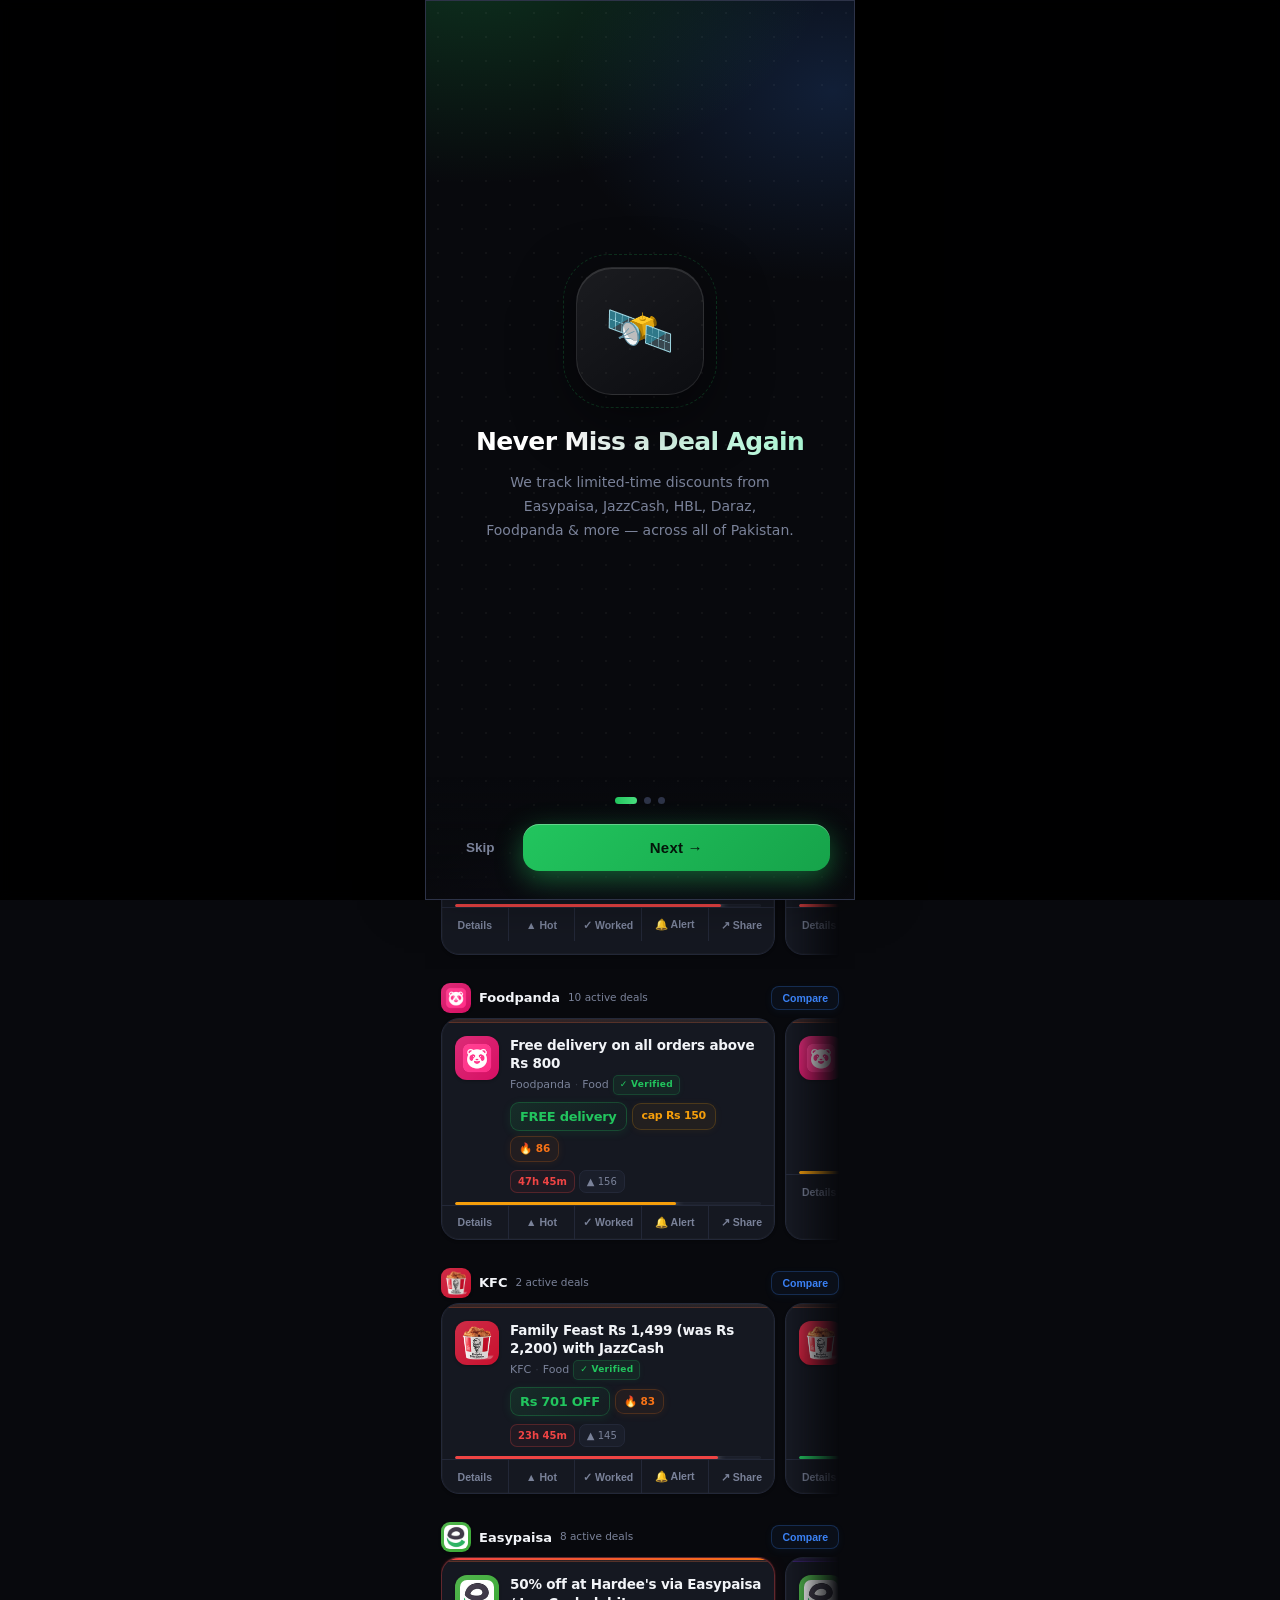
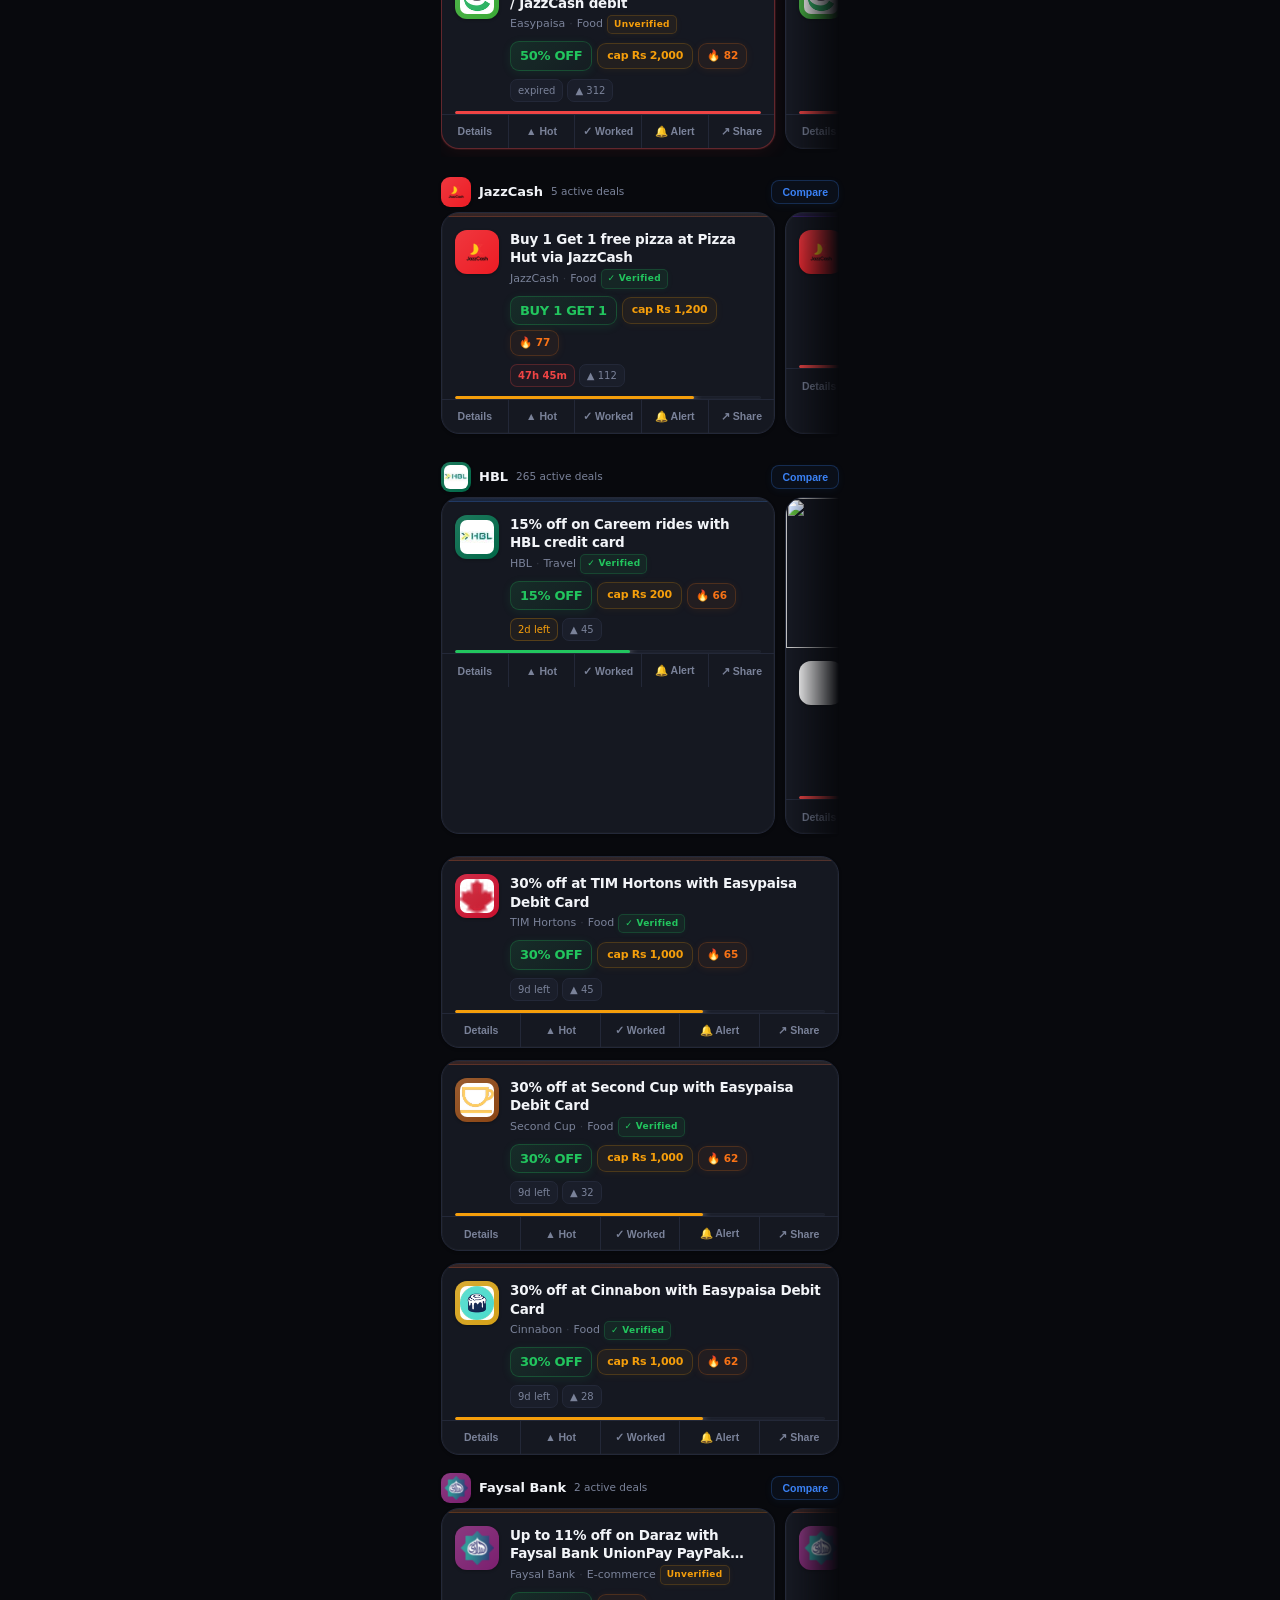
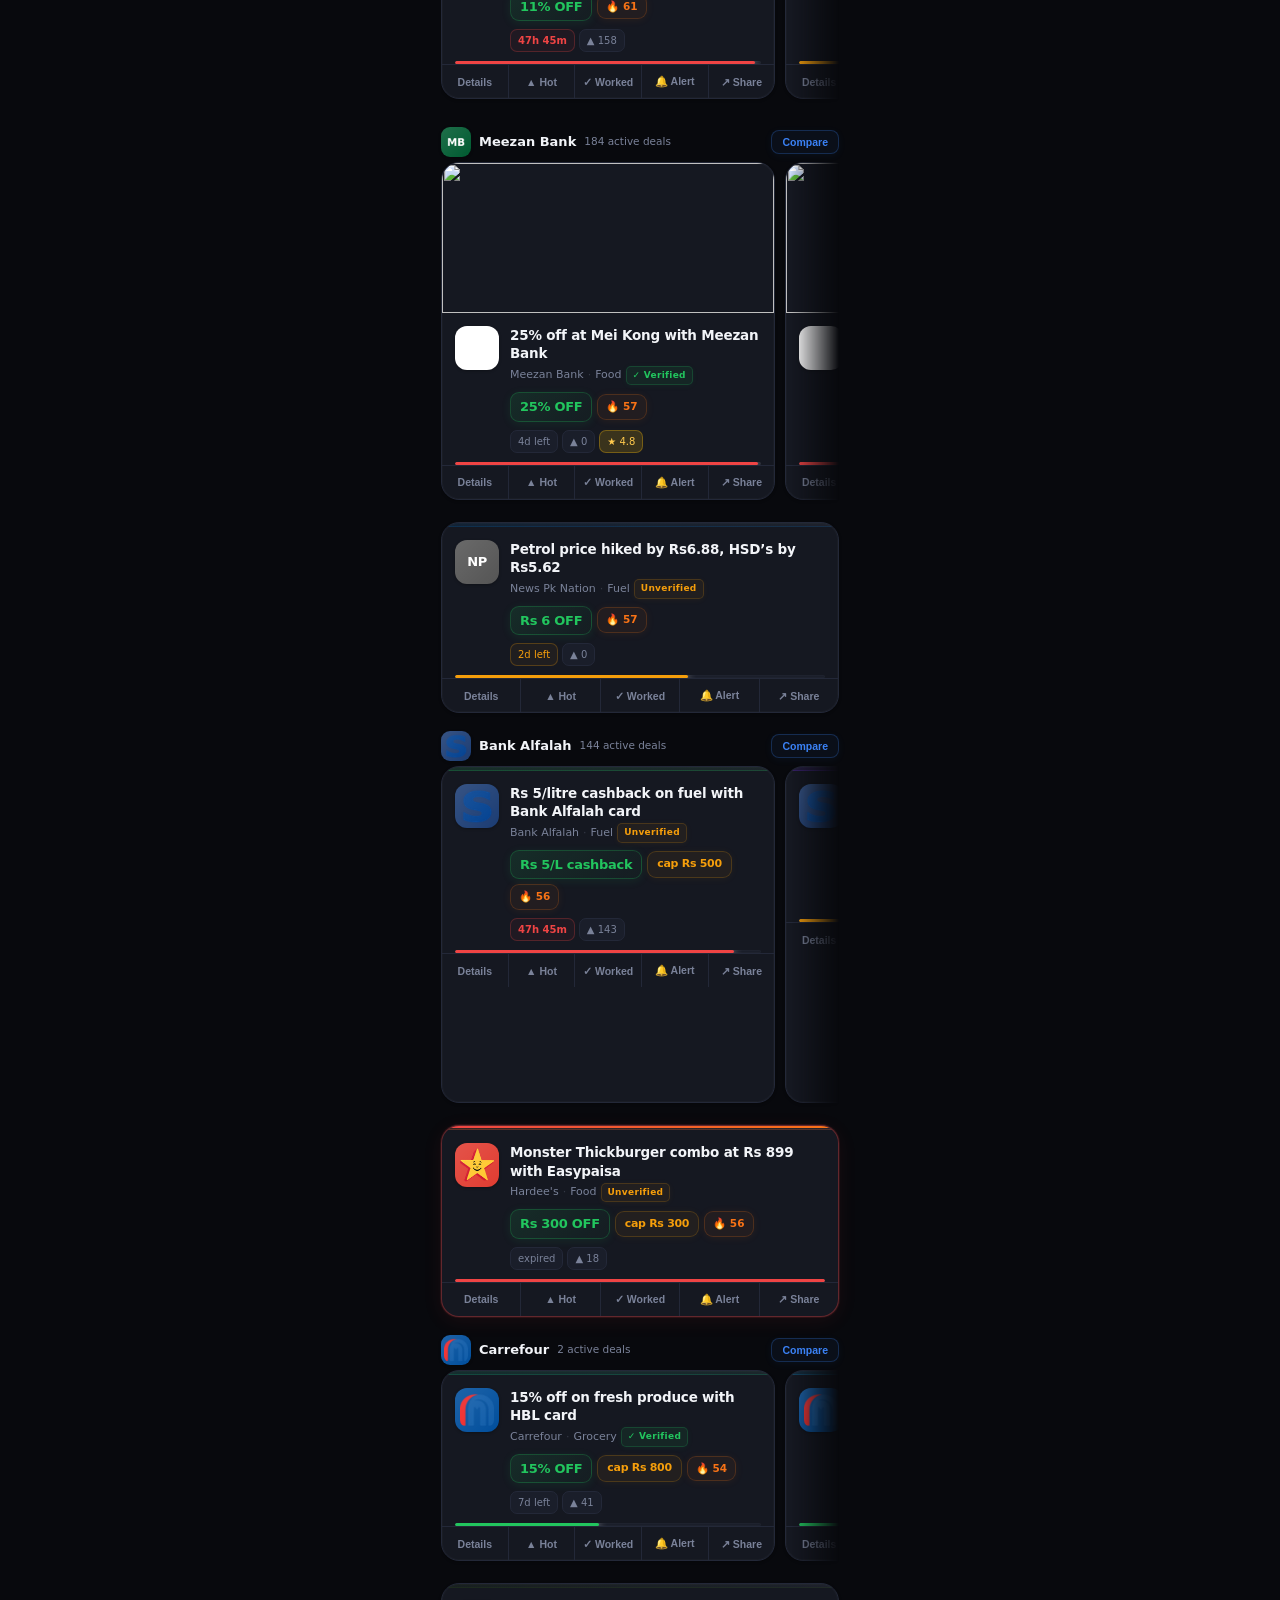
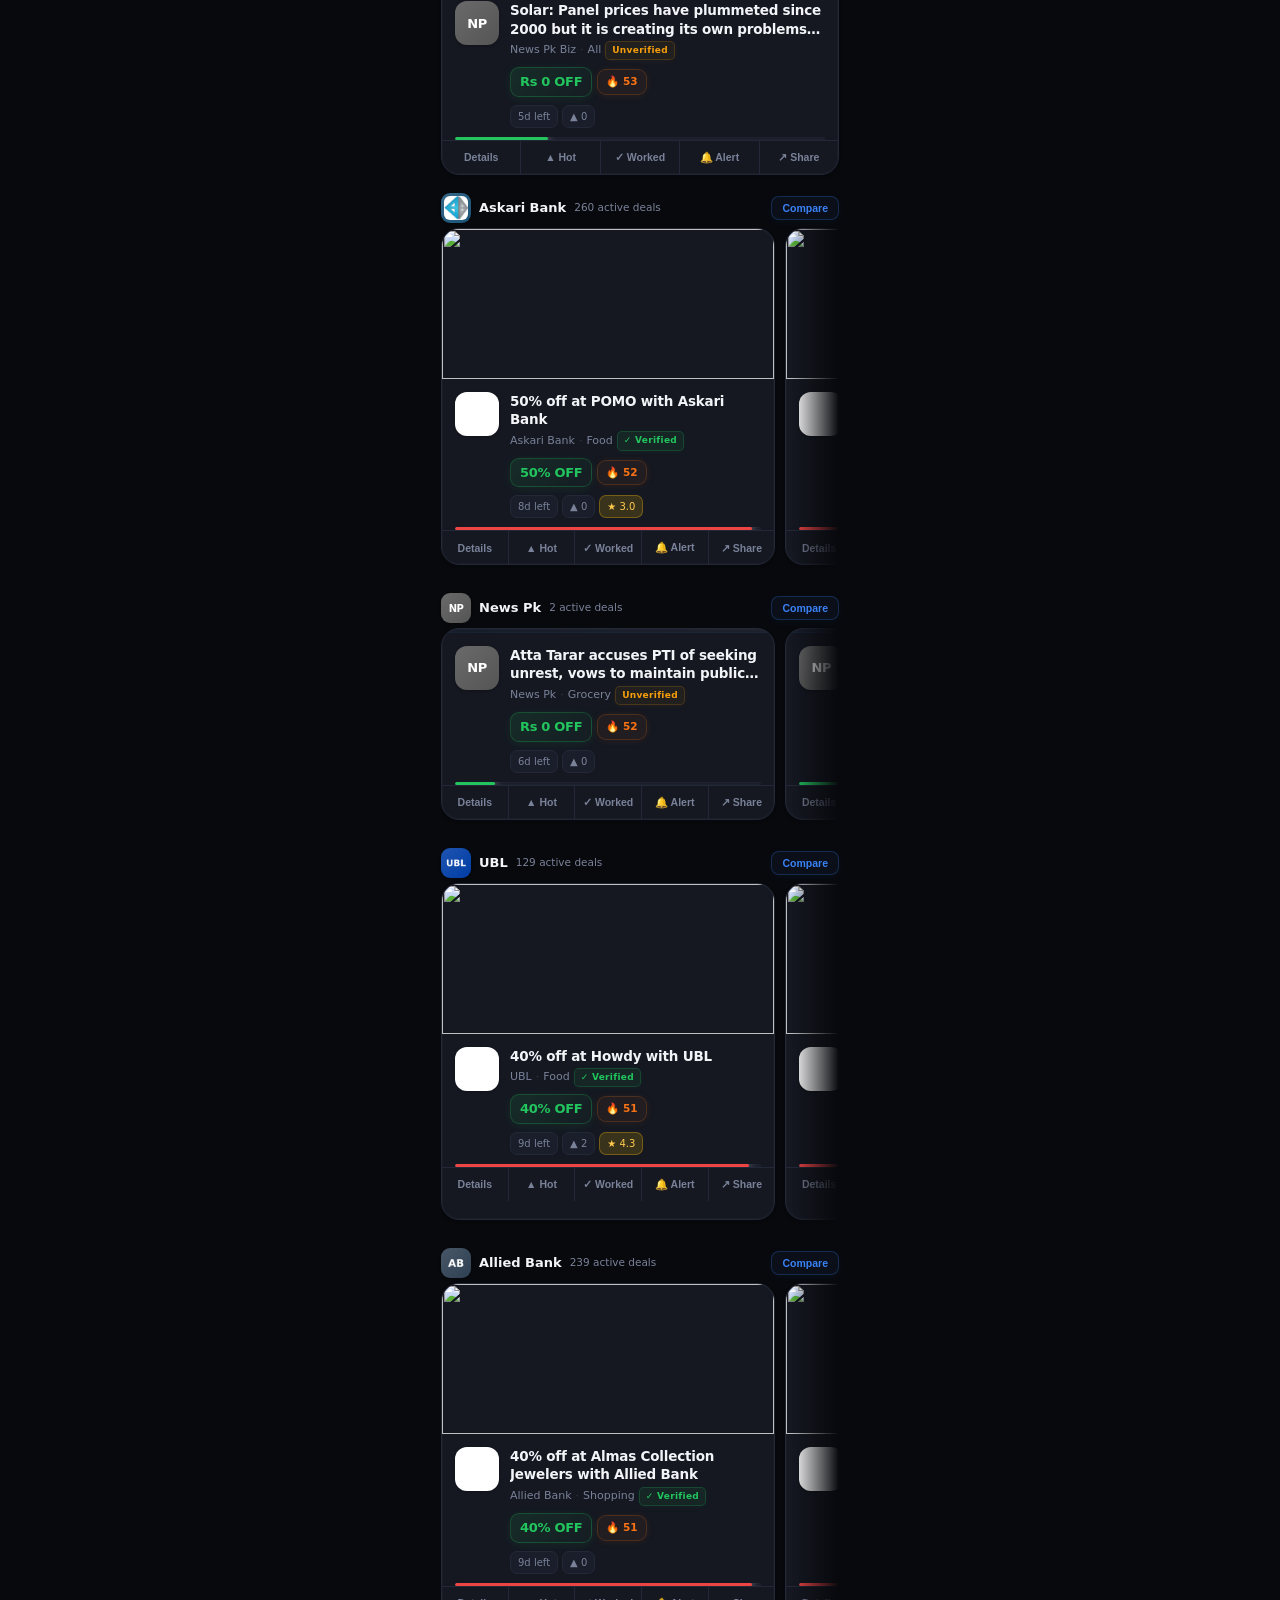
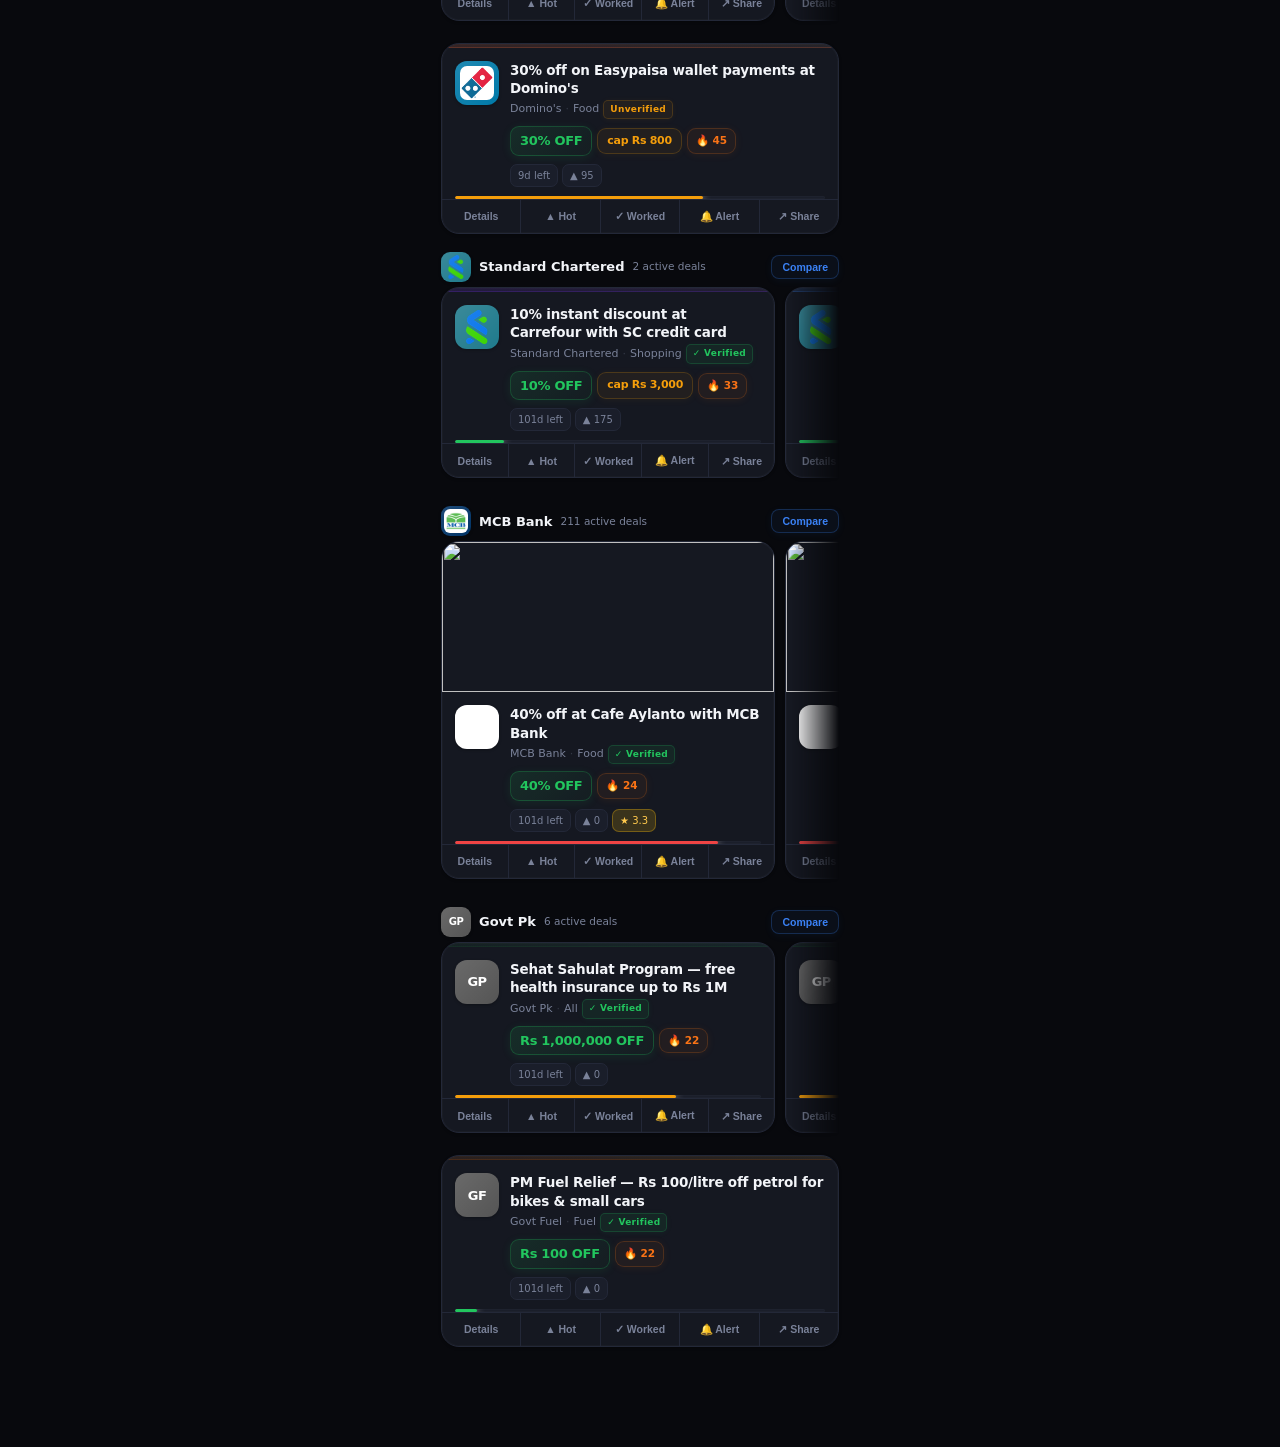
==== index.html @ 41bc99cd "Add files via upload" ====
<!DOCTYPE html>
<html lang="en">
<head>
<meta charset="utf-8">
<meta name="viewport" content="width=device-width, initial-scale=1, viewport-fit=cover">
<meta name="theme-color" content="#08090d">
<meta name="description" content="Never miss a discount in Pakistan. Track limited-time deals from Easypaisa, JazzCash, HBL, Daraz, Foodpanda & more.">
<link rel="manifest" href="[data-uri]">
<link rel="icon" href="data:image/svg+xml,%3Csvg xmlns='http://www.w3.org/2000/svg' viewBox='0 0 48 48'%3E%3Crect width='48' height='48' rx='11' fill='%230b0d12'/%3E%3Cg fill='none' stroke='%2322c55e' stroke-width='2.6' stroke-linecap='round'%3E%3Cpath d='M14 30a10 10 0 0 1 20 0'/%3E%3Cpath d='M9 30a15 15 0 0 1 30 0' opacity='.55'/%3E%3Cpath d='M19 30a5 5 0 0 1 10 0' opacity='.85'/%3E%3C/g%3E%3Ccircle cx='24' cy='30' r='2.6' fill='%234ade80'/%3E%3Cpath d='M24 30 33 19' stroke='%234ade80' stroke-width='2.6' stroke-linecap='round'/%3E%3Ccircle cx='33' cy='19' r='2.2' fill='%234ade80'/%3E%3C/svg%3E">
<link rel="apple-touch-icon" href="[data-uri]">
<title>DealRadar PK — never miss a discount</title>
<style>
/* ===== DEALRADAR PK — DESIGN SYSTEM v7 ===== */
:root{
  --bg:#08090d; --surface:#101218; --card:#151821; --card2:#1a1e2a; --card3:#20253a;
  --line:#232838; --line2:#2d3348;
  --txt:#f2f4f8; --txt2:#c8cdd8; --mut:#7a8299; --mut2:#5a6178;
  --accent:#22c55e; --accent2:#3b82f6; --accent3:#8b5cf6;
  --hot:#f97316; --warn:#f59e0b; --danger:#ef4444; --success:#10b981;
  --grad-main:linear-gradient(135deg,#22c55e,#16a34a);
  --grad-blue:linear-gradient(135deg,#3b82f6,#2563eb);
  --grad-purple:linear-gradient(135deg,#8b5cf6,#7c3aed);
  --grad-hot:linear-gradient(135deg,#f97316,#ef4444);
  --grad-gold:linear-gradient(135deg,#f59e0b,#d97706);
  --radius:18px; --radius-sm:12px; --radius-xs:8px;
  --glass:rgba(16,18,24,.92);
  --shadow-sm:0 1px 3px rgba(0,0,0,.3);
  --shadow-md:0 4px 16px rgba(0,0,0,.35);
  --shadow-lg:0 8px 32px rgba(0,0,0,.5);
  --shadow-glow:0 0 24px rgba(34,197,94,.15);
  --shadow-glow-blue:0 0 24px rgba(59,130,246,.15);
  --shadow-glow-purple:0 0 24px rgba(139,92,246,.15);
  --transition:all .2s cubic-bezier(.4,0,.2,1);
  --spring:all .35s cubic-bezier(.34,1.56,.64,1);
}
*{box-sizing:border-box;-webkit-tap-highlight-color:transparent}
html,body{margin:0}
body{background:var(--bg);color:var(--txt);
  font-family:'Inter',-apple-system,BlinkMacSystemFont,"Segoe UI",Roboto,system-ui,sans-serif;
  font-size:15px;line-height:1.5;max-width:430px;margin-inline:auto;padding-bottom:88px;
  -webkit-font-smoothing:antialiased;overflow-x:hidden}
a{color:var(--accent2);text-decoration:none}
.hidden{display:none!important}

/* ===== SKELETON LOADING ===== */
.skeleton{animation:shimmer 1.4s infinite;background:linear-gradient(90deg,var(--card) 25%,var(--card2) 50%,var(--card) 75%);background-size:200% 100%;border-radius:var(--radius-sm)}
@keyframes shimmer{0%{background-position:200% 0}100%{background-position:-200% 0}}

/* ===== TOP BAR ===== */
.topbar{position:sticky;top:0;z-index:45;display:flex;align-items:center;justify-content:space-between;
  padding:12px 16px 10px;background:var(--glass);backdrop-filter:blur(24px) saturate(1.4);
  border-bottom:1px solid rgba(35,40,56,.6);gap:8px}
.back-btn{flex:0 0 auto;width:34px;height:34px;border-radius:10px;
  background:var(--card2);border:1px solid var(--line);color:var(--txt);font-size:16px;cursor:pointer;
  display:none;align-items:center;justify-content:center;transition:var(--spring)}
.back-btn.visible{display:flex}
.back-btn:active{transform:scale(.85)}
.brand{display:flex;gap:10px;align-items:center;flex:1;min-width:0}
.logo{font-size:22px;filter:drop-shadow(0 0 10px rgba(34,197,94,.5))}
.topbar h1{margin:0;font-size:18px;font-weight:800;letter-spacing:-.4px}
.topbar h1 span{background:linear-gradient(135deg,var(--accent),#4ade80);-webkit-background-clip:text;-webkit-text-fill-color:transparent}
.tag{margin:0;font-size:10.5px;color:var(--mut);font-weight:500;letter-spacing:.4px;text-transform:uppercase}
.bell{position:relative;background:var(--card2);border:1px solid var(--line);color:var(--txt);width:38px;height:38px;border-radius:12px;font-size:16px;cursor:pointer;transition:var(--spring)}
.bell:active{transform:scale(.88)}
.lang-btn{background:var(--card2);border:1px solid var(--line);color:var(--txt);width:38px;height:38px;border-radius:12px;font-size:12px;font-weight:700;cursor:pointer;transition:var(--spring);margin-left:6px}
.lang-btn:active{transform:scale(.88)}
.badge{position:absolute;top:-4px;right:-4px;background:var(--danger);color:#fff;font-size:9px;font-weight:800;
  min-width:16px;height:16px;border-radius:8px;display:flex;align-items:center;justify-content:center;padding:0 3px;
  box-shadow:0 2px 8px rgba(239,68,68,.6);animation:pulse 2s infinite}
@keyframes pulse{0%,100%{transform:scale(1)}50%{transform:scale(1.1)}}

/* ===== SEARCH ===== */
.searchbar{display:flex;gap:8px;padding:10px 16px 4px}
.searchbar input{flex:1;padding:12px 16px;border-radius:14px;border:1.5px solid var(--line);
  background:var(--card);color:var(--txt);font-size:14px;outline:none;transition:var(--transition);font-weight:500}
.searchbar input::placeholder{color:var(--mut2)}
.searchbar input:focus{border-color:var(--accent2);box-shadow:0 0 0 3px rgba(59,130,246,.12),0 0 20px rgba(59,130,246,.08)}
.wallet-btn{flex:0 0 auto;width:44px;height:44px;border-radius:14px;border:1.5px solid var(--line);background:var(--card);font-size:18px;cursor:pointer;transition:var(--spring)}
.wallet-btn:active{transform:scale(.9)}
.wallet-btn.on{border-color:var(--accent);background:rgba(34,197,94,.12);box-shadow:var(--shadow-glow)}

/* ===== CHIPS ===== */
.chips{display:flex;gap:6px;overflow-x:auto;padding:8px 16px;scrollbar-width:none;
  mask-image:linear-gradient(90deg,#000 90%,transparent)}
.chips::-webkit-scrollbar{display:none}
.chip{flex:0 0 auto;padding:7px 13px;border-radius:999px;border:1.5px solid var(--line);
  background:var(--card);color:var(--mut);font-size:12px;font-weight:600;cursor:pointer;white-space:nowrap;transition:var(--transition)}
.chip:active{transform:scale(.95)}
.chip.active{background:linear-gradient(135deg,var(--accent),#16a34a);color:#fff;border-color:transparent;font-weight:700;
  box-shadow:0 2px 12px rgba(34,197,94,.35)}
.chip.cat.active{background:linear-gradient(135deg,var(--accent2),#2563eb);box-shadow:0 2px 12px rgba(59,130,246,.35)}

/* ===== WALLET PANEL ===== */
.wallet-panel{margin:6px 16px 0;background:var(--card2);border:1px solid var(--line);border-radius:16px;padding:14px;
  animation:slideDown .25s cubic-bezier(.4,0,.2,1)}
@keyframes slideDown{from{opacity:0;transform:translateY(-10px)}to{opacity:1;transform:none}}
.wallet-panel h4{margin:0 0 4px;font-size:13px;font-weight:700}
.wallet-panel p.hint{margin:0 0 10px;font-size:11px;color:var(--mut)}
.pay-grid{display:flex;flex-wrap:wrap;gap:6px}
.pay-opt{padding:8px 12px;border-radius:10px;border:1.5px solid var(--line);background:var(--card);color:var(--mut);font-size:11.5px;font-weight:600;cursor:pointer;transition:var(--transition)}
.pay-opt:active{transform:scale(.95)}
.pay-opt.on{background:linear-gradient(135deg,var(--accent2),#2563eb);border-color:transparent;color:#fff;font-weight:700;box-shadow:0 2px 10px rgba(59,130,246,.35)}

/* ===== BANNER ===== */
#banner{padding:10px 16px 0}
.banner-card{background:linear-gradient(135deg,rgba(249,115,22,.12),rgba(239,68,68,.06));border:1px solid rgba(249,115,22,.25);
  border-radius:14px;padding:12px 14px;font-size:12.5px;color:#fdba74;font-weight:500;line-height:1.5}
.banner-card b{color:#fff;font-weight:700}
.banner-info{background:var(--card);border:1px solid var(--line);border-radius:14px;padding:11px 14px;font-size:12px;color:var(--mut)}

/* ===== SAVINGS STRIP ===== */
#savingsBar{padding:6px 16px 0}
.savings-strip{background:linear-gradient(135deg,rgba(34,197,94,.1),rgba(34,197,94,.03));
  border:1px solid rgba(34,197,94,.2);border-radius:12px;padding:10px 14px;font-size:12.5px;color:var(--accent);font-weight:500}
.savings-strip b{font-weight:800}

/* ===== FEED ===== */
.feed{padding:12px 16px;display:flex;flex-direction:column;gap:12px}

/* ===== DEAL CARD ===== */
.deal{background:var(--card);border:1px solid var(--line);border-radius:var(--radius);overflow:hidden;position:relative;
  transition:var(--transition);box-shadow:var(--shadow-sm)}
.deal:active{transform:scale(.98);box-shadow:var(--shadow-md)}
.deal.match{border-color:rgba(34,197,94,.35);box-shadow:0 0 0 1px rgba(34,197,94,.12),var(--shadow-sm)}
.deal.urgent{border-color:rgba(239,68,68,.4);box-shadow:0 0 0 1px rgba(239,68,68,.15),var(--shadow-sm)}
.deal.urgent::before{content:'';position:absolute;top:0;left:0;right:0;height:2px;
  background:linear-gradient(90deg,var(--danger),var(--hot));animation:urgentPulse 2s infinite}
@keyframes urgentPulse{0%,100%{opacity:1}50%{opacity:.5}}
.deal-visual{height:4px;border-radius:0}
.deal-visual.cover{height:150px;overflow:hidden}
.deal-visual.cover img{width:100%;height:100%;object-fit:cover;display:block}
.pill.mrating{background:rgba(255,193,7,.16);color:#ffc94d;border-color:rgba(255,193,7,.3)}
.sheet-cover{margin:0 -16px;height:190px;overflow:hidden;background:#000}
.sheet-cover img{width:100%;height:100%;object-fit:cover;display:block}
/* deal calendar */
.cal-strip{display:flex;gap:8px;overflow-x:auto;padding:4px 0 12px;-webkit-overflow-scrolling:touch}
.cal-strip::-webkit-scrollbar{display:none}
.cal-chip{flex:0 0 auto;background:var(--card);border:1px solid var(--line);border-radius:14px;padding:8px 12px;color:var(--txt);font-size:12px;font-weight:700;cursor:pointer;display:flex;flex-direction:column;align-items:center;gap:2px}
.cal-chip span{font-size:10px;color:var(--mut);font-weight:600}
.cal-chip.hot{border-color:var(--danger);color:#ff8a8a}
.cal-day{margin-bottom:8px}
.cal-day.urgent .cal-head{border-left:3px solid var(--danger);padding-left:9px}
.cal-head{display:flex;align-items:baseline;gap:10px;margin:14px 0 10px}
.cal-date{font-size:15px;font-weight:800;color:var(--txt)}
.cal-count{font-size:11px;color:var(--mut)}

.deal-top{display:flex;gap:11px;padding:13px 13px 9px}
.logo-badge{flex:0 0 auto;width:44px;height:44px;border-radius:12px;display:flex;align-items:center;justify-content:center;
  font-weight:800;color:#fff;font-size:13px;letter-spacing:-.5px;
  box-shadow:var(--shadow-sm);position:relative;overflow:hidden}
.logo-badge::after{content:'';position:absolute;inset:0;background:linear-gradient(135deg,rgba(255,255,255,.12),transparent);pointer-events:none}
.logo-img{width:100%;height:100%;object-fit:contain;padding:5px;border-radius:inherit}
.logo-badge.sm .logo-img{padding:3px}
.deal-body{flex:1;min-width:0}
.deal-title{margin:0 0 3px;font-size:13.5px;font-weight:700;line-height:1.35;letter-spacing:-.2px;
  display:-webkit-box;-webkit-line-clamp:2;-webkit-box-orient:vertical;overflow:hidden}
.deal-brand{font-size:11px;color:var(--mut);margin:0 0 7px;display:flex;flex-wrap:wrap;align-items:center;gap:4px;font-weight:500}
.deal-brand .dot{opacity:.3}
.vbadge{font-size:9px;background:rgba(34,197,94,.1);color:var(--accent);border:1px solid rgba(34,197,94,.2);border-radius:5px;padding:2px 6px;font-weight:700;letter-spacing:.3px}
.vbadge.unv{background:rgba(245,158,11,.08);color:var(--warn);border-color:rgba(245,158,11,.2)}
.matchflag{color:var(--accent);font-weight:700;font-size:10.5px}

.disc-row{display:flex;flex-wrap:wrap;gap:5px;align-items:center}
.disc{display:inline-block;background:linear-gradient(135deg,rgba(34,197,94,.14),rgba(34,197,94,.04));
  color:var(--accent);border:1px solid rgba(34,197,94,.28);padding:4px 9px;border-radius:9px;font-weight:800;font-size:13px;letter-spacing:-.3px}
.disc.cap{background:rgba(245,158,11,.08);color:var(--warn);border-color:rgba(245,158,11,.22);font-weight:600;font-size:11px}
.heat{display:inline-flex;align-items:center;gap:3px;font-size:10.5px;font-weight:800;color:var(--hot);
  background:rgba(249,115,22,.08);border:1px solid rgba(249,115,22,.22);padding:4px 8px;border-radius:9px}

.deal-meta{display:flex;flex-wrap:nowrap;gap:4px;margin-top:8px;overflow:hidden}
.pill{font-size:10px;color:var(--mut);background:var(--card2);border:1px solid var(--line);
  padding:3px 7px;border-radius:7px;font-weight:500}
.pill.count{color:var(--warn);border-color:rgba(245,158,11,.25);background:rgba(245,158,11,.05)}
.pill.count.red{color:var(--danger);border-color:rgba(239,68,68,.25);background:rgba(239,68,68,.05);font-weight:700}
.pill.src-social{color:#a78bfa;border-color:rgba(167,139,250,.2);background:rgba(167,139,250,.05)}
.pill.src-community{color:#67e8f9;border-color:rgba(103,232,249,.2);background:rgba(103,232,249,.05)}
.pill.trust{color:var(--accent);border-color:rgba(34,197,94,.2);background:rgba(34,197,94,.05);font-weight:700}

/* urgency progress bar */
.urgency-bar{height:3px;margin:0 13px;border-radius:2px;background:var(--card2);overflow:hidden}
.urgency-bar .fill{height:100%;border-radius:2px;transition:width .5s ease}

.deal-actions{display:flex;border-top:1px solid var(--line)}
.deal-actions button{flex:1;background:none;border:none;color:var(--mut);padding:10px 4px;font-size:10.5px;font-weight:600;cursor:pointer;transition:var(--transition)}
.deal-actions button:active{background:var(--card2);color:var(--txt)}
.deal-actions button+button{border-left:1px solid var(--line)}
.deal-actions button.voted{color:var(--accent)}

.empty{text-align:center;color:var(--mut);padding:48px 24px;font-size:13.5px;line-height:1.7}

/* ===== MERCHANT GROUPING ===== */
.merchant-group{margin-bottom:2px}
.merchant-header{display:flex;align-items:center;gap:8px;padding:6px 0 5px}
.logo-badge.sm{width:30px;height:30px;font-size:10px;border-radius:9px}
.merchant-name{font-size:13px;font-weight:700}
.merchant-count{font-size:10.5px;color:var(--mut)}
.merchant-compare{margin-left:auto;padding:5px 10px;border-radius:8px;border:1px solid var(--line);
  background:var(--card2);color:var(--accent2);font-size:10.5px;font-weight:600;cursor:pointer;transition:var(--transition)}
.merchant-compare:active{transform:scale(.95)}
.merchant-scroll{display:flex;gap:10px;overflow-x:auto;padding-bottom:8px;scrollbar-width:none;
  mask-image:linear-gradient(90deg,#000 88%,transparent)}
.merchant-scroll::-webkit-scrollbar{display:none}
.merchant-scroll .deal{min-width:84%;flex:0 0 84%}

/* ===== TAB BAR ===== */
.tabbar{position:fixed;bottom:0;left:50%;transform:translateX(-50%);width:100%;max-width:430px;z-index:35;
  display:flex;background:var(--glass);backdrop-filter:blur(24px) saturate(1.4);border-top:1px solid rgba(35,40,56,.6);
  padding-bottom:env(safe-area-inset-bottom)}
.tab{flex:1;background:none;border:none;color:var(--mut2);font-size:9px;font-weight:700;padding:8px 2px 10px;
  display:flex;flex-direction:column;align-items:center;gap:3px;cursor:pointer;transition:var(--transition);position:relative;letter-spacing:.3px}
.tab span{font-size:18px;transition:var(--spring)}
.tab.active{color:var(--accent)}
.tab.active span{transform:scale(1.15) translateY(-1px)}
.tab.active::after{content:'';position:absolute;top:0;left:20%;right:20%;height:2.5px;border-radius:2px;
  background:linear-gradient(90deg,var(--accent),#4ade80)}

/* ===== FAB ===== */
.fab{position:fixed;right:calc(50% - 199px);bottom:80px;z-index:36;width:52px;height:52px;border-radius:16px;
  background:linear-gradient(135deg,var(--accent),#16a34a);color:#fff;border:none;font-size:22px;font-weight:700;
  box-shadow:0 6px 24px rgba(34,197,94,.45);cursor:pointer;transition:var(--spring)}
.fab:active{transform:scale(.88)}
@media(max-width:430px){.fab{right:16px}}

/* ===== TOAST ===== */
.toast{position:fixed;left:50%;bottom:96px;transform:translateX(-50%) translateY(16px);
  background:var(--card2);color:var(--txt);padding:12px 20px;border-radius:14px;font-size:13px;font-weight:600;
  opacity:0;transition:.25s cubic-bezier(.4,0,.2,1);pointer-events:none;z-index:60;border:1px solid var(--line2);max-width:88%;text-align:center;
  box-shadow:var(--shadow-lg)}
.toast.show{opacity:1;transform:translateX(-50%) translateY(0)}

/* ===== SHEET ===== */
.sheet-backdrop{position:fixed;inset:0;background:rgba(0,0,0,.75);z-index:40;backdrop-filter:blur(6px)}
.sheet{position:fixed;left:50%;bottom:0;transform:translateX(-50%);width:100%;max-width:430px;
  background:var(--surface);border:1px solid var(--line);border-bottom:none;border-radius:24px 24px 0 0;
  z-index:50;max-height:88vh;overflow:auto;padding:8px 18px 32px;
  box-shadow:0 -12px 48px rgba(0,0,0,.6);animation:sheetUp .3s cubic-bezier(.32,.72,0,1)}
@keyframes sheetUp{from{transform:translateX(-50%) translateY(40px);opacity:0}to{transform:translateX(-50%) translateY(0);opacity:1}}
.sheet .grab{width:36px;height:4px;background:var(--line2);border-radius:2px;margin:8px auto 16px}
.sheet h3{margin:0 0 8px;font-size:16px;font-weight:800;line-height:1.35;letter-spacing:-.3px}
.sheet .row{display:flex;justify-content:space-between;gap:12px;padding:10px 0;border-bottom:1px solid var(--line);font-size:12.5px}
.sheet .row span:first-child{color:var(--mut);flex:0 0 36%;font-weight:500}
.sheet .row span:last-child{text-align:right;font-weight:600}
.sheet ul{margin:10px 0;padding-left:18px;font-size:12px;color:var(--mut);line-height:1.7}
.sheet .fine{color:var(--mut2);font-size:10.5px;margin-top:16px;line-height:1.6;opacity:.8}
.sheet .sharebtn{display:block;width:100%;margin-top:16px;padding:14px;border-radius:14px;border:none;
  background:linear-gradient(135deg,#25d366,#128c7e);color:#fff;font-weight:700;font-size:14.5px;cursor:pointer;
  box-shadow:0 4px 16px rgba(37,211,102,.35);transition:var(--spring);text-align:center;text-decoration:none}
.sheet .sharebtn:active{transform:scale(.96)}

/* ===== SUBMIT FORM ===== */
.form label{display:block;font-size:11px;color:var(--mut);font-weight:700;margin:14px 0 5px;letter-spacing:.4px;text-transform:uppercase}
.form input,.form select,.form textarea{width:100%;padding:11px 14px;border-radius:12px;border:1.5px solid var(--line);
  background:var(--card2);color:var(--txt);font-size:13.5px;font-family:inherit;outline:none;transition:var(--transition)}
.form input:focus,.form select:focus,.form textarea:focus{border-color:var(--accent2);box-shadow:0 0 0 3px rgba(59,130,246,.1)}
.form textarea{min-height:80px;resize:vertical}
.form .submit{width:100%;margin-top:18px;padding:14px;border-radius:14px;border:none;
  background:linear-gradient(135deg,var(--accent),#16a34a);color:#fff;font-weight:700;font-size:14.5px;cursor:pointer;
  box-shadow:0 4px 16px rgba(34,197,94,.35);transition:var(--spring)}
.form .submit:active{transform:scale(.96)}

/* ===== HERO CARD ===== */
.hero-card{display:flex;align-items:center;gap:12px;margin-bottom:14px;padding:14px;border-radius:16px;
  background:var(--card2);border:1px solid var(--line)}
.hero-info{flex:1}
.hero-brand{font-size:14.5px;font-weight:800}
.hero-type{font-size:11px;color:var(--mut);text-transform:capitalize}
.hero-disc{text-align:right}
.hero-amount{font-size:21px;font-weight:800;color:var(--accent)}
.hero-cap{font-size:10.5px;color:var(--warn)}
.sheet-summary{color:var(--mut);font-size:12.5px;margin:0 0 14px;line-height:1.65}

/* ===== SHEET ACTIONS ===== */
.sheet-actions{display:flex;gap:10px;margin-top:16px}
.sheet-actions .sharebtn{flex:1;margin-top:0}
.reportbtn{flex:0 0 auto;padding:14px 16px;border-radius:14px;border:1px solid rgba(239,68,68,.25);
  background:rgba(239,68,68,.06);color:var(--danger);font-weight:600;font-size:12.5px;cursor:pointer;transition:var(--transition)}
.reportbtn:active{transform:scale(.94)}

/* ===== COMPARE ===== */
.compare-grid{display:flex;flex-direction:column;gap:10px;margin-top:12px}
.compare-card{background:var(--card2);border:1px solid var(--line);border-radius:14px;padding:14px}
.compare-disc{font-size:17px;font-weight:800;color:var(--accent);margin-bottom:4px}
.compare-title{font-size:12.5px;font-weight:600;margin-bottom:8px;line-height:1.4}
.compare-meta{display:flex;flex-wrap:wrap;gap:5px;font-size:10.5px;color:var(--mut)}
.compare-meta span{background:var(--card);border:1px solid var(--line);padding:3px 7px;border-radius:6px}
.compare-view{margin-top:10px;width:100%;padding:9px;border-radius:10px;border:1px solid var(--accent2);
  background:rgba(59,130,246,.06);color:var(--accent2);font-size:12px;font-weight:600;cursor:pointer;transition:var(--transition)}
.compare-view:active{transform:scale(.97)}

/* ===== NOTIFICATIONS ===== */
.notif-item{display:flex;align-items:center;gap:10px;padding:11px 0;border-bottom:1px solid var(--line);cursor:pointer}
.notif-item:last-child{border-bottom:none}
.notif-icon{font-size:15px;flex:0 0 auto}
.notif-text{font-size:12.5px;color:var(--txt);line-height:1.4}
.notif-text b{font-weight:700}

/* ===== STEPS ===== */
.steps-title{margin:16px 0 8px;font-size:11px;color:var(--mut);text-transform:uppercase;letter-spacing:.6px;font-weight:700}
.steps-list{list-style:none;margin:0;padding:0}
.steps-list li{display:flex;align-items:flex-start;gap:10px;padding:9px 0;border-bottom:1px solid var(--line);font-size:12.5px;color:var(--txt2);line-height:1.5}
.steps-list li:last-child{border-bottom:none}
.step-num{flex:0 0 auto;width:22px;height:22px;border-radius:50%;background:linear-gradient(135deg,var(--accent),#16a34a);
  color:#fff;font-size:10.5px;font-weight:800;display:flex;align-items:center;justify-content:center}

/* ===== ONBOARDING ===== */
body.onboarding .sheet{max-height:100vh;height:100vh;height:100dvh;border-radius:0;padding:0;overflow:hidden;animation:none}
body.onboarding .sheet .grab{display:none}
body.onboarding .sheet-backdrop{background:rgba(0,0,0,.92)}
.onboard-full{position:relative;height:100%;display:flex;flex-direction:column;overflow:hidden}
.ob-bg{position:absolute;inset:0;z-index:0;
  background:
    radial-gradient(600px 380px at 10% -5%,rgba(34,197,94,.22),transparent 60%),
    radial-gradient(500px 350px at 95% 10%,rgba(59,130,246,.18),transparent 55%),
    radial-gradient(550px 420px at 50% 115%,rgba(139,92,246,.12),transparent 55%),
    var(--bg)}
.ob-bg::after{content:'';position:absolute;inset:0;
  background-image:radial-gradient(rgba(255,255,255,.04) 1px,transparent 1px);background-size:24px 24px}
.ob-content{position:relative;z-index:1;flex:1;display:flex;flex-direction:column;align-items:center;
  justify-content:center;text-align:center;padding:56px 28px 24px;animation:obIn .5s cubic-bezier(.22,1,.36,1) both}
@keyframes obIn{from{opacity:0;transform:translateY(20px) scale(.97)}to{opacity:1;transform:none}}
.ob-visual{position:relative;width:128px;height:128px;border-radius:36px;display:flex;align-items:center;justify-content:center;
  font-size:56px;margin-bottom:32px;
  background:linear-gradient(145deg,rgba(255,255,255,.08),rgba(255,255,255,.02));
  border:1px solid rgba(255,255,255,.1);
  box-shadow:0 20px 60px rgba(0,0,0,.5),inset 0 1px 0 rgba(255,255,255,.12)}
.ob-visual::before{content:'';position:absolute;inset:-14px;border-radius:46px;
  border:1.5px dashed rgba(34,197,94,.2);animation:obSpin 28s linear infinite}
@keyframes obSpin{to{transform:rotate(360deg)}}
.ob-title{margin:0 0 14px;font-size:25px;font-weight:800;letter-spacing:-.6px;line-height:1.2;
  background:linear-gradient(92deg,#fff 30%,#a7f3d0);-webkit-background-clip:text;background-clip:text;color:transparent}
.ob-desc{margin:0;font-size:14px;line-height:1.7;color:var(--mut);max-width:310px}
.ob-footer{position:relative;z-index:1;padding:20px 24px calc(28px + env(safe-area-inset-bottom));
  background:linear-gradient(180deg,transparent,rgba(8,9,13,.6))}
.ob-dots{display:flex;justify-content:center;gap:7px;margin-bottom:20px}
.ob-dot{width:7px;height:7px;border-radius:4px;background:var(--line2);transition:.3s}
.ob-dot.active{width:22px;background:linear-gradient(90deg,var(--accent),#4ade80)}
.ob-actions{display:flex;align-items:center;gap:12px}
.ob-skip{flex:0 0 auto;padding:14px 16px;border-radius:14px;border:none;background:transparent;
  color:var(--mut);font-size:13.5px;font-weight:600;cursor:pointer;transition:var(--transition)}
.ob-skip:active{transform:scale(.94);color:var(--txt)}
.ob-next{flex:1;padding:15px 20px;border-radius:16px;border:none;cursor:pointer;
  background:linear-gradient(135deg,#22c55e,#16a34a);color:#04150a;font-size:15px;font-weight:800;letter-spacing:.2px;
  box-shadow:0 8px 28px rgba(34,197,94,.4),inset 0 1px 0 rgba(255,255,255,.3);transition:var(--spring)}
.ob-next:active{transform:scale(.96)}

/* ===== SCROLLBAR ===== */
::-webkit-scrollbar{width:0;height:0}

/* ===== SELECTION ===== */
::selection{background:rgba(34,197,94,.3);color:#fff}

/* ===== EXIT DIALOG ===== */
.exit-overlay{position:fixed;inset:0;z-index:100;background:rgba(0,0,0,.8);backdrop-filter:blur(12px);
  display:flex;align-items:center;justify-content:center;opacity:0;pointer-events:none;transition:opacity .25s ease}
.exit-overlay.show{opacity:1;pointer-events:auto}
.exit-dialog{background:var(--card);border:1px solid var(--line2);border-radius:24px;padding:32px 24px 24px;
  width:calc(100% - 48px);max-width:340px;text-align:center;
  box-shadow:0 24px 80px rgba(0,0,0,.7),0 0 0 1px rgba(255,255,255,.04) inset;
  transform:scale(.9) translateY(20px);transition:transform .3s cubic-bezier(.34,1.56,.64,1)}
.exit-overlay.show .exit-dialog{transform:scale(1) translateY(0)}
.exit-icon{font-size:48px;margin-bottom:16px;display:block;animation:exitBounce 1.2s ease infinite}
@keyframes exitBounce{0%,100%{transform:translateY(0)}50%{transform:translateY(-6px)}}
.exit-title{font-size:18px;font-weight:800;margin:0 0 8px;letter-spacing:-.3px;
  background:linear-gradient(135deg,#fff,#a7f3d0);-webkit-background-clip:text;-webkit-text-fill-color:transparent}
.exit-desc{font-size:13px;color:var(--mut);margin:0 0 24px;line-height:1.6}
.exit-actions{display:flex;gap:10px}
.exit-stay{flex:1;padding:14px;border-radius:14px;border:none;cursor:pointer;
  background:var(--grad-main);color:#04150a;font-size:14px;font-weight:800;
  box-shadow:0 4px 20px rgba(34,197,94,.4),inset 0 1px 0 rgba(255,255,255,.25);transition:var(--spring)}
.exit-stay:active{transform:scale(.94)}
.exit-leave{flex:1;padding:14px;border-radius:14px;border:1.5px solid var(--line2);cursor:pointer;
  background:var(--card2);color:var(--mut);font-size:14px;font-weight:600;transition:var(--transition)}
.exit-leave:active{transform:scale(.94);color:var(--txt)}

/* ===== TAB COLOR THEMES ===== */
.tab[data-tab="trending"].active{color:var(--accent)}
.tab[data-tab="trending"].active::after{background:var(--grad-main)}
.tab[data-tab="foryou"].active{color:var(--accent3)}
.tab[data-tab="foryou"].active::after{background:var(--grad-purple)}
.tab[data-tab="ending"].active{color:var(--hot)}
.tab[data-tab="ending"].active::after{background:var(--grad-hot)}
.tab[data-tab="evergreen"].active{color:var(--accent2)}
.tab[data-tab="evergreen"].active::after{background:var(--grad-blue)}
.tab[data-tab="spotted"].active{color:var(--warn)}
.tab[data-tab="spotted"].active::after{background:var(--grad-gold)}

/* ===== IMPROVED BUTTONS ===== */
.deal-actions button{position:relative;overflow:hidden}
.deal-actions button::after{content:'';position:absolute;inset:0;background:radial-gradient(circle at var(--x,50%) var(--y,50%),rgba(255,255,255,.08),transparent 60%);opacity:0;transition:opacity .2s}
.deal-actions button:active::after{opacity:1}
.deal-actions button.voted{color:var(--accent);text-shadow:0 0 12px rgba(34,197,94,.4)}

/* ===== IMPROVED TOAST ===== */
.toast{background:var(--card);border:1px solid var(--line2);
  box-shadow:0 12px 40px rgba(0,0,0,.6),0 0 0 1px rgba(255,255,255,.04) inset;
  backdrop-filter:blur(20px)}
.toast.show{opacity:1;transform:translateX(-50%) translateY(0)}

/* ===== IMPROVED SHEET ===== */
.sheet{background:var(--surface);border:1px solid var(--line2);
  box-shadow:0 -20px 60px rgba(0,0,0,.7),0 0 0 1px rgba(255,255,255,.03) inset}
.sheet .grab{background:linear-gradient(90deg,var(--line2),var(--line),var(--line2));width:44px}

/* ===== IMPROVED FAB ===== */
.fab{background:var(--grad-main);border-radius:18px;
  box-shadow:0 8px 32px rgba(34,197,94,.5),0 2px 8px rgba(0,0,0,.3),inset 0 1px 0 rgba(255,255,255,.25)}
.fab::before{content:'';position:absolute;inset:-3px;border-radius:21px;
  background:var(--grad-main);opacity:.3;filter:blur(8px);z-index:-1;transition:opacity .3s}
.fab:active::before{opacity:.6}

/* ===== IMPROVED CHIPS ===== */
.chip.active{background:var(--grad-main);box-shadow:0 3px 14px rgba(34,197,94,.4)}
.chip.cat.active{background:var(--grad-blue);box-shadow:0 3px 14px rgba(59,130,246,.4)}

/* ===== IMPROVED WALLET PANEL ===== */
.pay-opt.on{background:var(--grad-blue);box-shadow:0 3px 12px rgba(59,130,246,.4)}

/* ===== IMPROVED BANNER ===== */
.banner-card{background:linear-gradient(135deg,rgba(249,115,22,.1),rgba(239,68,68,.05));
  border:1px solid rgba(249,115,22,.2);border-radius:16px;
  box-shadow:0 4px 20px rgba(249,115,22,.08)}

/* ===== IMPROVED SAVINGS ===== */
.savings-strip{background:linear-gradient(135deg,rgba(34,197,94,.08),rgba(34,197,94,.02));
  border:1px solid rgba(34,197,94,.15);border-radius:14px;
  box-shadow:0 2px 12px rgba(34,197,94,.06)}

/* ===== IMPROVED DEAL CARD ===== */
.deal{background:var(--card);border:1px solid var(--line);
  box-shadow:var(--shadow-sm),0 0 0 1px rgba(255,255,255,.02) inset}
.deal.match{border-color:rgba(34,197,94,.3);box-shadow:0 0 0 1px rgba(34,197,94,.1),var(--shadow-glow)}
.deal.urgent{border-color:rgba(239,68,68,.35);box-shadow:0 0 0 1px rgba(239,68,68,.12),0 4px 20px rgba(239,68,68,.08)}

/* ===== IMPROVED HERO CARD ===== */
.hero-card{background:linear-gradient(135deg,var(--card2),var(--card));
  border:1px solid var(--line2);box-shadow:var(--shadow-md),0 0 0 1px rgba(255,255,255,.03) inset}

/* ===== IMPROVED STEPS ===== */
.step-num{background:var(--grad-main);box-shadow:0 2px 8px rgba(34,197,94,.3)}

/* ===== IMPROVED COMPARE ===== */
.compare-view{border-color:rgba(59,130,246,.3);background:rgba(59,130,246,.05);
  box-shadow:0 2px 10px rgba(59,130,246,.08)}
.compare-view:active{background:rgba(59,130,246,.12)}

/* ===== IMPROVED ONBOARDING ===== */
.ob-next{background:var(--grad-main);box-shadow:0 8px 28px rgba(34,197,94,.45),inset 0 1px 0 rgba(255,255,255,.3)}

/* ===== IMPROVED FORM ===== */
.form .submit{background:var(--grad-main);box-shadow:0 6px 24px rgba(34,197,94,.4),inset 0 1px 0 rgba(255,255,255,.25)}

/* ===== IMPROVED SHARE BUTTON ===== */
.sheet .sharebtn{box-shadow:0 6px 24px rgba(37,211,102,.4),inset 0 1px 0 rgba(255,255,255,.2)}

/* ===== IMPROVED REPORT BUTTON ===== */
.reportbtn{border-color:rgba(239,68,68,.2);background:rgba(239,68,68,.04);
  box-shadow:0 2px 10px rgba(239,68,68,.06)}
.reportbtn:active{background:rgba(239,68,68,.12)}

/* ===== NOTIFICATION BELL IMPROVED ===== */
.bell{background:var(--card2);border:1px solid var(--line);
  box-shadow:var(--shadow-sm),0 0 0 1px rgba(255,255,255,.02) inset}
.bell:active{transform:scale(.85);box-shadow:0 0 16px rgba(34,197,94,.2)}

/* ===== LANG BUTTON IMPROVED ===== */
.lang-btn{background:var(--card2);border:1px solid var(--line);
  box-shadow:var(--shadow-sm),0 0 0 1px rgba(255,255,255,.02) inset}
.lang-btn:active{transform:scale(.85)}

/* ===== WALLET BUTTON IMPROVED ===== */
.wallet-btn{box-shadow:var(--shadow-sm),0 0 0 1px rgba(255,255,255,.02) inset}
.wallet-btn.on{border-color:var(--accent);background:rgba(34,197,94,.1);
  box-shadow:var(--shadow-glow),0 0 0 1px rgba(34,197,94,.15) inset}

/* ===== SEARCH BAR IMPROVED ===== */
.searchbar input{background:var(--card);border:1.5px solid var(--line);
  box-shadow:var(--shadow-sm),0 0 0 1px rgba(255,255,255,.02) inset}
.searchbar input:focus{border-color:var(--accent2);
  box-shadow:0 0 0 3px rgba(59,130,246,.1),0 0 24px rgba(59,130,246,.06),0 0 0 1px rgba(59,130,246,.2) inset}

/* ===== MERCHANT COMPARE IMPROVED ===== */
.merchant-compare{border-color:rgba(59,130,246,.25);background:rgba(59,130,246,.05);
  box-shadow:0 2px 8px rgba(59,130,246,.06)}
.merchant-compare:active{background:rgba(59,130,246,.12)}

/* ===== TRUST PILL IMPROVED ===== */
.pill.trust{background:rgba(34,197,94,.06);border-color:rgba(34,197,94,.2);
  box-shadow:0 1px 6px rgba(34,197,94,.08)}

/* ===== HEAT BADGE IMPROVED ===== */
.heat{background:rgba(249,115,22,.06);border-color:rgba(249,115,22,.2);
  box-shadow:0 1px 8px rgba(249,115,22,.08)}

/* ===== VERIFIED BADGE IMPROVED ===== */
.vbadge{background:rgba(34,197,94,.08);border-color:rgba(34,197,94,.2);
  box-shadow:0 1px 6px rgba(34,197,94,.06)}
.vbadge.unv{background:rgba(245,158,11,.06);border-color:rgba(245,158,11,.18);
  box-shadow:0 1px 6px rgba(245,158,11,.06)}

/* ===== DISCOUNT BADGE IMPROVED ===== */
.disc{background:linear-gradient(135deg,rgba(34,197,94,.12),rgba(34,197,94,.03));
  border-color:rgba(34,197,94,.25);box-shadow:0 2px 10px rgba(34,197,94,.1)}
.disc.cap{background:rgba(245,158,11,.06);border-color:rgba(245,158,11,.2);
  box-shadow:0 1px 8px rgba(245,158,11,.06)}

/* ===== URGENCY BAR IMPROVED ===== */
.urgency-bar{background:var(--card2);box-shadow:0 0 0 1px rgba(255,255,255,.02) inset}
.urgency-bar .fill{box-shadow:0 0 8px currentColor}

/* ===== NOTIFICATION ITEMS ===== */
.notif-item{transition:var(--transition)}
.notif-item:active{background:var(--card2);border-radius:10px;padding-left:8px;padding-right:8px}

/* ===== AI INSIGHTS ===== */
#aiInsights{padding:8px 16px 0}
.ai-insight{display:flex;align-items:center;gap:10px;padding:10px 14px;margin-bottom:6px;
  background:linear-gradient(135deg,rgba(139,92,246,.08),rgba(59,130,246,.04));
  border:1px solid rgba(139,92,246,.15);border-radius:14px;font-size:12px;color:var(--txt2);
  line-height:1.5;animation:aiSlideIn .4s ease both}
.ai-insight .ai-icon{font-size:18px;flex:0 0 auto}
.ai-insight b{color:var(--txt);font-weight:700}
@keyframes aiSlideIn{from{opacity:0;transform:translateX(-12px)}to{opacity:1;transform:none}}
.ai-insight:nth-child(2){animation-delay:.1s}
.ai-insight:nth-child(3){animation-delay:.2s}
.ai-insight:nth-child(4){animation-delay:.3s}

/* ===== AI FAB ===== */
.ai-fab{position:fixed;right:calc(50% - 199px);bottom:140px;z-index:36;height:44px;padding:0 16px 0 12px;border-radius:22px;
  background:linear-gradient(135deg,#a78bfa,#7c3aed,#6d28d9);color:#fff;border:1px solid rgba(255,255,255,.18);
  display:flex;align-items:center;gap:7px;font-size:13px;font-weight:700;letter-spacing:.2px;
  box-shadow:0 6px 24px rgba(139,92,246,.45),0 2px 8px rgba(0,0,0,.3),inset 0 1px 0 rgba(255,255,255,.25);
  cursor:pointer;transition:var(--spring);animation:aiPulse 3s ease infinite}
.ai-fab-icon{width:20px;height:20px;flex-shrink:0;filter:drop-shadow(0 1px 2px rgba(0,0,0,.3))}
.ai-fab-label{white-space:nowrap}
.ai-fab:active{transform:scale(.92)}
@keyframes aiPulse{0%,100%{box-shadow:0 6px 24px rgba(139,92,246,.45)}50%{box-shadow:0 6px 32px rgba(139,92,246,.65)}}
@media(max-width:430px){.ai-fab{right:16px}}
.ai-chat-logo{width:18px;height:18px;vertical-align:-3px;margin-right:6px}

/* ===== AI CHAT ===== */
.ai-chat{position:fixed;inset:0;z-index:90;display:flex;flex-direction:column;
  background:var(--bg);max-width:430px;margin-inline:auto;
  animation:aiChatIn .3s cubic-bezier(.32,.72,0,1)}
.ai-chat.hidden{display:none}
@keyframes aiChatIn{from{transform:translateY(30px);opacity:0}to{transform:none;opacity:1}}
.ai-chat-header{display:flex;align-items:center;justify-content:space-between;
  padding:14px 16px;background:var(--glass);backdrop-filter:blur(24px);
  border-bottom:1px solid var(--line)}
.ai-chat-title{font-size:15px;font-weight:800}
.ai-chat-close{background:none;border:none;color:var(--mut);font-size:18px;cursor:pointer;padding:4px 8px}
.ai-chat-body{flex:1;overflow-y:auto;padding:16px;display:flex;flex-direction:column;gap:10px}
.ai-msg{max-width:85%;padding:12px 16px;border-radius:16px;font-size:13px;line-height:1.6;animation:aiMsgIn .25s ease both}
@keyframes aiMsgIn{from{opacity:0;transform:translateY(8px)}to{opacity:1;transform:none}}
.ai-msg.ai-bot{align-self:flex-start;background:var(--card2);border:1px solid var(--line);color:var(--txt)}
.ai-msg.ai-user{align-self:flex-end;background:linear-gradient(135deg,#8b5cf6,#6d28d9);color:#fff}
.ai-msg.ai-deal{align-self:flex-start;background:var(--card);border:1px solid var(--line);
  padding:10px 14px;border-radius:14px;cursor:pointer;transition:var(--transition)}
.ai-msg.ai-deal:active{transform:scale(.97)}
.ai-deal-title{font-weight:700;font-size:12.5px;margin-bottom:2px}
.ai-deal-meta{font-size:10.5px;color:var(--mut)}
.ai-deal-disc{display:inline-block;background:rgba(34,197,94,.1);color:var(--accent);
  padding:2px 8px;border-radius:6px;font-weight:800;font-size:11px;margin-top:4px}
.ai-chat-input{display:flex;gap:8px;padding:12px 16px;background:var(--glass);
  backdrop-filter:blur(24px);border-top:1px solid var(--line)}
.ai-chat-input input{flex:1;padding:12px 16px;border-radius:14px;border:1.5px solid var(--line);
  background:var(--card);color:var(--txt);font-size:14px;outline:none}
.ai-chat-input input:focus{border-color:var(--accent3)}
.ai-chat-input button{width:44px;height:44px;border-radius:14px;border:none;
  background:linear-gradient(135deg,#8b5cf6,#6d28d9);color:#fff;font-size:16px;cursor:pointer;
  transition:var(--spring)}
.ai-chat-input button:active{transform:scale(.9)}

/* ===== SPENDING OPTIMIZER ===== */
.spend-opt{margin:8px 16px;padding:14px;background:linear-gradient(135deg,rgba(34,197,94,.06),rgba(34,197,94,.02));
  border:1px solid rgba(34,197,94,.15);border-radius:16px}
.spend-opt h4{margin:0 0 10px;font-size:12px;font-weight:700;color:var(--accent);text-transform:uppercase;letter-spacing:.5px}
.spend-row{display:flex;align-items:center;gap:10px;padding:8px 0;border-bottom:1px solid var(--line)}
.spend-row:last-child{border-bottom:none}
.spend-rank{width:22px;height:22px;border-radius:50%;display:flex;align-items:center;justify-content:center;
  font-size:10px;font-weight:800;color:#fff;flex:0 0 auto}
.spend-rank.r1{background:linear-gradient(135deg,#f59e0b,#d97706)}
.spend-rank.r2{background:linear-gradient(135deg,#94a3b8,#64748b)}
.spend-rank.r3{background:linear-gradient(135deg,#b45309,#92400e)}
.spend-rank.r4,.spend-rank.r5{background:var(--card2);color:var(--mut)}
.spend-info{flex:1;min-width:0}
.spend-bank{font-size:12.5px;font-weight:700}
.spend-detail{font-size:10.5px;color:var(--mut)}
.spend-avg{font-size:14px;font-weight:800;color:var(--accent)}

/* ===== COMPARE CARDS ===== */
.compare-card{background:linear-gradient(135deg,var(--card2),var(--card));
  border:1px solid var(--line2);box-shadow:var(--shadow-sm),0 0 0 1px rgba(255,255,255,.02) inset}

/* ===== BRAND LOGO (SVG) ===== */
.logo{display:inline-flex;align-items:center;justify-content:center;width:30px;height:30px;
  filter:drop-shadow(0 0 10px rgba(34,197,94,.5))}
.logo svg{display:block}

/* ===== SPLASH SCREEN ===== */
.splash{position:fixed;inset:0;z-index:200;display:flex;flex-direction:column;align-items:center;justify-content:center;
  background:radial-gradient(600px 380px at 50% 30%,rgba(34,197,94,.16),transparent 60%),var(--bg);
  transition:opacity .45s ease,visibility .45s ease}
.splash.gone{opacity:0;visibility:hidden;pointer-events:none}
.splash-logo{width:96px;height:96px;border-radius:26px;display:flex;align-items:center;justify-content:center;
  background:linear-gradient(145deg,rgba(255,255,255,.08),rgba(255,255,255,.02));
  border:1px solid rgba(255,255,255,.1);box-shadow:0 20px 60px rgba(0,0,0,.5),inset 0 1px 0 rgba(255,255,255,.12);
  animation:splashIn .6s cubic-bezier(.22,1,.36,1) both}
.splash-logo svg{filter:drop-shadow(0 0 14px rgba(34,197,94,.55))}
@keyframes splashIn{from{opacity:0;transform:scale(.8) translateY(10px)}to{opacity:1;transform:none}}
.splash-name{margin-top:22px;font-size:26px;font-weight:800;letter-spacing:-.6px;color:var(--txt)}
.splash-name span{background:linear-gradient(135deg,var(--accent),#4ade80);-webkit-background-clip:text;-webkit-text-fill-color:transparent}
.splash-sub{margin-top:4px;font-size:11px;color:var(--mut);letter-spacing:.6px;text-transform:uppercase;font-weight:600}
.splash-loader{margin-top:28px;width:120px;height:3px;border-radius:3px;background:var(--card2);overflow:hidden}
.splash-loader span{display:block;height:100%;width:40%;border-radius:3px;background:var(--grad-main);
  animation:splashLoad 1.1s ease-in-out infinite}
@keyframes splashLoad{0%{transform:translateX(-120%)}100%{transform:translateX(320%)}}

/* ===== PULL TO REFRESH ===== */
.ptr{position:fixed;top:0;left:50%;transform:translateX(-50%);z-index:46;width:100%;max-width:430px;
  display:flex;justify-content:center;padding-top:6px;opacity:0;transition:opacity .2s ease;pointer-events:none}
.ptr.show{opacity:1}
.ptr-ring{width:26px;height:26px;border-radius:50%;border:2.5px solid var(--line2);border-top-color:var(--accent);
  animation:ptrSpin .7s linear infinite}
@keyframes ptrSpin{to{transform:rotate(360deg)}}

</style>
<script>window.__DEALS__ = {
  "meta": {
    "generated_at": "2026-09-20T19:14:23.577495+00:00",
    "server_time": "2026-09-20T19:14:23.577503+00:00",
    "now": "2026-09-21T00:14:23.577508+05:00",
    "source": "peekaboo_sdk",
    "banks_scraped": [
      "HBL",
      "UBL",
      "Meezan",
      "Alfalah",
      "MCB",
      "Askari",
      "Allied"
    ],
    "cities_scraped": [
      "Karachi",
      "Lahore",
      "Islamabad",
      "Rawalpindi",
      "Multan",
      "Faisalabad",
      "Peshawar",
      "Quetta",
      "Gujranwala",
      "Sialkot",
      "Hyderabad",
      "Sargodha",
      "Bahawalpur",
      "Sukkur",
      "Abbottabad",
      "Gujrat",
      "Jhang",
      "Sahiwal",
      "Wah Cantt",
      "Mardan"
    ],
    "total_deals": 1494
  },
  "brands": [
    {
      "id": "hbl",
      "name": "HBL",
      "brand_type": "bank",
      "color": "#006747",
      "logo": "[data-uri]"
    },
    {
      "id": "ubl",
      "name": "UBL",
      "brand_type": "bank",
      "color": "#003DA5",
      "logo": "[data-uri]"
    },
    {
      "id": "meezan",
      "name": "Meezan Bank",
      "brand_type": "bank",
      "color": "#005B31",
      "logo": "[data-uri]"
    },
    {
      "id": "bankalfalah",
      "name": "Bank Alfalah",
      "brand_type": "bank",
      "color": "#1B3C73",
      "logo": "[data-uri]"
    },
    {
      "id": "mcb",
      "name": "MCB Bank",
      "brand_type": "bank",
      "color": "#003366",
      "logo": "[data-uri]"
    },
    {
      "id": "askari",
      "name": "Askari Bank",
      "brand_type": "bank",
      "color": "#1A5276",
      "logo": "[data-uri]"
    },
    {
      "id": "allied",
      "name": "Allied Bank",
      "brand_type": "bank",
      "color": "#2E4053",
      "logo": "[data-uri]"
    },
    {
      "id": "easypaisa",
      "name": "Easypaisa",
      "color": "#3aaa35",
      "logo": "[data-uri]",
      "brand_type": "wallet"
    },
    {
      "id": "jazzcash",
      "name": "JazzCash",
      "color": "#ed1c24",
      "logo": "[data-uri]",
      "brand_type": "wallet"
    },
    {
      "id": "faysal",
      "name": "Faysal Bank",
      "color": "#7b1f6f",
      "logo": "[data-uri]",
      "brand_type": "bank"
    },
    {
      "id": "foodpanda",
      "name": "Foodpanda",
      "color": "#d70f64",
      "logo": "[data-uri]",
      "brand_type": "delivery"
    },
    {
      "id": "kfc",
      "name": "KFC",
      "color": "#c8102e",
      "logo": "[data-uri]",
      "brand_type": "food"
    },
    {
      "id": "daraz",
      "name": "Daraz",
      "color": "#f57224",
      "logo": "[data-uri]",
      "brand_type": "ecommerce"
    },
    {
      "id": "dominos",
      "name": "Domino's",
      "color": "#0079a8",
      "logo": "[data-uri]",
      "brand_type": "food"
    },
    {
      "id": "scb",
      "name": "Standard Chartered",
      "color": "#1f7a8c",
      "logo": "[data-uri]",
      "brand_type": "bank"
    },
    {
      "id": "carrefour",
      "name": "Carrefour",
      "color": "#004e9c",
      "logo": "[data-uri]",
      "brand_type": "retail"
    },
    {
      "id": "hardees",
      "name": "Hardee's",
      "color": "#e03c31",
      "logo": "[data-uri]",
      "brand_type": "food"
    },
    {
      "id": "timhortons",
      "name": "TIM Hortons",
      "brand_type": "qsr",
      "color": "#c8102e",
      "logo": "[data-uri]"
    },
    {
      "id": "secondcup",
      "name": "Second Cup",
      "brand_type": "qsr",
      "color": "#8b4513",
      "logo": "[data-uri]"
    },
    {
      "id": "cinnabon",
      "name": "Cinnabon",
      "brand_type": "qsr",
      "color": "#d4a017",
      "logo": "[data-uri]"
    },
    {
      "id": "govt_pk",
      "name": "Govt Pk",
      "brand_type": "brand",
      "color": "#555",
      "logo": ""
    },
    {
      "id": "govt_fuel",
      "name": "Govt Fuel",
      "brand_type": "brand",
      "color": "#555",
      "logo": ""
    },
    {
      "id": "news_pk",
      "name": "News Pk",
      "brand_type": "brand",
      "color": "#555",
      "logo": ""
    },
    {
      "id": "news_pk_nation",
      "name": "News Pk Nation",
      "brand_type": "brand",
      "color": "#555",
      "logo": ""
    },
    {
      "id": "news_pk_biz",
      "name": "News Pk Biz",
      "brand_type": "brand",
      "color": "#555",
      "logo": ""
    },
    {
      "id": "keenu",
      "name": "Keenu",
      "brand_type": "fintech",
      "color": "#00a99d"
    }
  ],
  "deals": [
    {
      "id": "dff78c73d24f",
      "brand": "hbl",
      "brand_type": "bank",
      "category": "food",
      "title": "40% off at Kababjees with HBL",
      "summary": "40% off at Kababjees. HBL card discount.",
      "discount": {
        "kind": "percent",
        "value": 40,
        "cap": 10000
      },
      "eligibility": {
        "payment": [
          "hbl_credit"
        ],
        "merchant": "Kababjees",
        "user": "any",
        "min_spend": null
      },
      "cities": [
        "Faisalabad"
      ],
      "valid_from": "2026-05-20",
      "valid_until": "2026-12-31",
      "exclusions": [],
      "steps": [
        "Visit Kababjees in Faisalabad",
        "Pay with your HBL card",
        "Discount of 40% off will be applied automatically"
      ],
      "source": {
        "type": "official",
        "platform": "Peekaboo Guru SDK",
        "url": "https://hbl-web.peekaboo.guru",
        "status": "verified",
        "captured_at": "2026-09-20T19:12:01.785071+00:00"
      },
      "status": "active",
      "verification": "verified",
      "confidence": 0.9,
      "community": {
        "votes": 1,
        "worked": 0,
        "failed": 0,
        "saves": 0,
        "spotted_by": null,
        "reports_expired": 0
      },
      "visual": {
        "gradient": [
          "#006747",
          "#1a1e2a"
        ]
      },
      "merchant_info": {
        "logo": "https://d2liqplnt17rh6.cloudfront.net/logoImages/logocopy5_42ca059c-9804-4e61-acfa-5297c5e0cd14-14.jpeg",
        "cover": "https://d2liqplnt17rh6.cloudfront.net/coverImages/CoverKabbabjees_d7ec9cf6-b19b-4ebc-a011-fd1906fbe808-209.jpeg",
        "rating": 3.8,
        "contact": "111 666 111"
      }
    },
    {
      "id": "8af938a735bd",
      "brand": "hbl",
      "brand_type": "bank",
      "category": "food",
      "title": "30% off at Kababjees with HBL",
      "summary": "30% off at Kababjees. HBL card discount.",
      "discount": {
        "kind": "percent",
        "value": 30,
        "cap": 5000
      },
      "eligibility": {
        "payment": [
          "hbl_debit"
        ],
        "merchant": "Kababjees",
        "user": "any",
        "min_spend": null
      },
      "cities": [
        "Faisalabad"
      ],
      "valid_from": "2026-05-20",
      "valid_until": "2026-12-31",
      "exclusions": [],
      "steps": [
        "Visit Kababjees in Faisalabad",
        "Pay with your HBL card",
        "Discount of 30% off will be applied automatically"
      ],
      "source": {
        "type": "official",
        "platform": "Peekaboo Guru SDK",
        "url": "https://hbl-web.peekaboo.guru",
        "status": "verified",
        "captured_at": "2026-09-20T19:12:01.785135+00:00"
      },
      "status": "active",
      "verification": "verified",
      "confidence": 0.9,
      "community": {
        "votes": 0,
        "worked": 0,
        "failed": 0,
        "saves": 0,
        "spotted_by": null,
        "reports_expired": 0
      },
      "visual": {
        "gradient": [
          "#006747",
          "#1a1e2a"
        ]
      },
      "merchant_info": {
        "logo": "https://d2liqplnt17rh6.cloudfront.net/logoImages/logocopy5_42ca059c-9804-4e61-acfa-5297c5e0cd14-14.jpeg",
        "cover": "https://d2liqplnt17rh6.cloudfront.net/coverImages/CoverKabbabjees_d7ec9cf6-b19b-4ebc-a011-fd1906fbe808-209.jpeg",
        "rating": 3.8,
        "contact": "111 666 111"
      }
    },
    {
      "id": "843dfaba611c",
      "brand": "hbl",
      "brand_type": "bank",
      "category": "food",
      "title": "25% off at Kababjees with HBL",
      "summary": "25% off at Kababjees. HBL card discount.",
      "discount": {
        "kind": "percent",
        "value": 25,
        "cap": 5000
      },
      "eligibility": {
        "payment": [
          "hbl_credit",
          "hbl_debit"
        ],
        "merchant": "Kababjees",
        "user": "any",
        "min_spend": null
      },
      "cities": [
        "Faisalabad"
      ],
      "valid_from": "2026-05-20",
      "valid_until": "2026-12-31",
      "exclusions": [],
      "steps": [
        "Visit Kababjees in Faisalabad",
        "Pay with your HBL card",
        "Discount of 25% off will be applied automatically"
      ],
      "source": {
        "type": "official",
        "platform": "Peekaboo Guru SDK",
        "url": "https://hbl-web.peekaboo.guru",
        "status": "verified",
        "captured_at": "2026-09-20T19:12:01.785173+00:00"
      },
      "status": "active",
      "verification": "verified",
      "confidence": 0.9,
      "community": {
        "votes": 0,
        "worked": 0,
        "failed": 0,
        "saves": 0,
        "spotted_by": null,
        "reports_expired": 0
      },
      "visual": {
        "gradient": [
          "#006747",
          "#1a1e2a"
        ]
      },
      "merchant_info": {
        "logo": "https://d2liqplnt17rh6.cloudfront.net/logoImages/logocopy5_42ca059c-9804-4e61-acfa-5297c5e0cd14-14.jpeg",
        "cover": "https://d2liqplnt17rh6.cloudfront.net/coverImages/CoverKabbabjees_d7ec9cf6-b19b-4ebc-a011-fd1906fbe808-209.jpeg",
        "rating": 3.8,
        "contact": "111 666 111"
      }
    },
    {
      "id": "e7ac38aac022",
      "brand": "hbl",
      "brand_type": "bank",
      "category": "food",
      "title": "20% off at Kababjees with HBL",
      "summary": "20% off at Kababjees. HBL card discount.",
      "discount": {
        "kind": "percent",
        "value": 20,
        "cap": 5000
      },
      "eligibility": {
        "payment": [
          "hbl_debit"
        ],
        "merchant": "Kababjees",
        "user": "any",
        "min_spend": null
      },
      "cities": [
        "Faisalabad"
      ],
      "valid_from": "2026-05-20",
      "valid_until": "2026-12-31",
      "exclusions": [],
      "steps": [
        "Visit Kababjees in Faisalabad",
        "Pay with your HBL card",
        "Discount of 20% off will be applied automatically"
      ],
      "source": {
        "type": "official",
        "platform": "Peekaboo Guru SDK",
        "url": "https://hbl-web.peekaboo.guru",
        "status": "verified",
        "captured_at": "2026-09-20T19:12:01.785200+00:00"
      },
      "status": "active",
      "verification": "verified",
      "confidence": 0.9,
      "community": {
        "votes": 2,
        "worked": 0,
        "failed": 0,
        "saves": 0,
        "spotted_by": null,
        "reports_expired": 0
      },
      "visual": {
        "gradient": [
          "#006747",
          "#1a1e2a"
        ]
      },
      "merchant_info": {
        "logo": "https://d2liqplnt17rh6.cloudfront.net/logoImages/logocopy5_42ca059c-9804-4e61-acfa-5297c5e0cd14-14.jpeg",
        "cover": "https://d2liqplnt17rh6.cloudfront.net/coverImages/CoverKabbabjees_d7ec9cf6-b19b-4ebc-a011-fd1906fbe808-209.jpeg",
        "rating": 3.8,
        "contact": "111 666 111"
      }
    },
    {
      "id": "6a2bd0ff94ea",
      "brand": "hbl",
      "brand_type": "bank",
      "category": "food",
      "title": "15% off at Kababjees with HBL",
      "summary": "15% off at Kababjees. HBL card discount.",
      "discount": {
        "kind": "percent",
        "value": 15,
        "cap": 5000
      },
      "eligibility": {
        "payment": [
          "hbl_credit",
          "hbl_debit"
        ],
        "merchant": "Kababjees",
        "user": "any",
        "min_spend": null
      },
      "cities": [
        "Faisalabad"
      ],
      "valid_from": "2026-05-20",
      "valid_until": "2026-12-31",
      "exclusions": [],
      "steps": [
        "Visit Kababjees in Faisalabad",
        "Pay with your HBL card",
        "Discount of 15% off will be applied automatically"
      ],
      "source": {
        "type": "official",
        "platform": "Peekaboo Guru SDK",
        "url": "https://hbl-web.peekaboo.guru",
        "status": "verified",
        "captured_at": "2026-09-20T19:12:01.785223+00:00"
      },
      "status": "active",
      "verification": "verified",
      "confidence": 0.9,
      "community": {
        "votes": 0,
        "worked": 0,
        "failed": 0,
        "saves": 0,
        "spotted_by": null,
        "reports_expired": 0
      },
      "visual": {
        "gradient": [
          "#006747",
          "#1a1e2a"
        ]
      },
      "merchant_info": {
        "logo": "https://d2liqplnt17rh6.cloudfront.net/logoImages/logocopy5_42ca059c-9804-4e61-acfa-5297c5e0cd14-14.jpeg",
        "cover": "https://d2liqplnt17rh6.cloudfront.net/coverImages/CoverKabbabjees_d7ec9cf6-b19b-4ebc-a011-fd1906fbe808-209.jpeg",
        "rating": 3.8,
        "contact": "111 666 111"
      }
    },
    {
      "id": "80754a256865",
      "brand": "hbl",
      "brand_type": "bank",
      "category": "food",
      "title": "10% off at Kababjees with HBL",
      "summary": "10% off at Kababjees. HBL card discount.",
      "discount": {
        "kind": "percent",
        "value": 10,
        "cap": 5000
      },
      "eligibility": {
        "payment": [
          "hbl_credit",
          "hbl_debit"
        ],
        "merchant": "Kababjees",
        "user": "any",
        "min_spend": null
      },
      "cities": [
        "Faisalabad"
      ],
      "valid_from": "2026-05-20",
      "valid_until": "2026-12-31",
      "exclusions": [],
      "steps": [
        "Visit Kababjees in Faisalabad",
        "Pay with your HBL card",
        "Discount of 10% off will be applied automatically"
      ],
      "source": {
        "type": "official",
        "platform": "Peekaboo Guru SDK",
        "url": "https://hbl-web.peekaboo.guru",
        "status": "verified",
        "captured_at": "2026-09-20T19:12:01.785244+00:00"
      },
      "status": "active",
      "verification": "verified",
      "confidence": 0.9,
      "community": {
        "votes": 0,
        "worked": 0,
        "failed": 0,
        "saves": 0,
        "spotted_by": null,
        "reports_expired": 0
      },
      "visual": {
        "gradient": [
          "#006747",
          "#1a1e2a"
        ]
      },
      "merchant_info": {
        "logo": "https://d2liqplnt17rh6.cloudfront.net/logoImages/logocopy5_42ca059c-9804-4e61-acfa-5297c5e0cd14-14.jpeg",
        "cover": "https://d2liqplnt17rh6.cloudfront.net/coverImages/CoverKabbabjees_d7ec9cf6-b19b-4ebc-a011-fd1906fbe808-209.jpeg",
        "rating": 3.8,
        "contact": "111 666 111"
      }
    },
    {
      "id": "2877bc25ccea",
      "brand": "hbl",
      "brand_type": "bank",
      "category": "food",
      "title": "30% off at Portobello with HBL",
      "summary": "30% off at Portobello. HBL card discount.",
      "discount": {
        "kind": "percent",
        "value": 30,
        "cap": 10000
      },
      "eligibility": {
        "payment": [
          "hbl_credit",
          "hbl_debit"
        ],
        "merchant": "Portobello",
        "user": "any",
        "min_spend": null
      },
      "cities": [
        "Faisalabad"
      ],
      "valid_from": "2022-07-06",
      "valid_until": "2026-12-31",
      "exclusions": [],
      "steps": [
        "Visit Portobello in Faisalabad",
        "Pay with your HBL card",
        "Discount of 30% off will be applied automatically"
      ],
      "source": {
        "type": "official",
        "platform": "Peekaboo Guru SDK",
        "url": "https://hbl-web.peekaboo.guru",
        "status": "verified",
        "captured_at": "2026-09-20T19:12:02.043433+00:00"
      },
      "status": "active",
      "verification": "verified",
      "confidence": 0.9,
      "community": {
        "votes": 0,
        "worked": 0,
        "failed": 0,
        "saves": 0,
        "spotted_by": null,
        "reports_expired": 0
      },
      "visual": {
        "gradient": [
          "#006747",
          "#1a1e2a"
        ]
      },
      "merchant_info": {
        "logo": "https://d2liqplnt17rh6.cloudfront.net/logoImages/logo_4469fa73-dcb6-4c9b-b68c-e48bcd643b9c-488.jpeg",
        "cover": "https://d2liqplnt17rh6.cloudfront.net/coverImages/Cover1_30771947-9522-473b-942f-5050d732507b-582.jpeg",
        "rating": 5,
        "contact": ""
      }
    },
    {
      "id": "88c2284913d3",
      "brand": "hbl",
      "brand_type": "bank",
      "category": "food",
      "title": "15% off at Portobello with HBL",
      "summary": "15% off at Portobello. HBL card discount.",
      "discount": {
        "kind": "percent",
        "value": 15,
        "cap": 5000
      },
      "eligibility": {
        "payment": [
          "hbl_credit",
          "hbl_debit"
        ],
        "merchant": "Portobello",
        "user": "any",
        "min_spend": null
      },
      "cities": [
        "Faisalabad"
      ],
      "valid_from": "2022-07-06",
      "valid_until": "2026-12-31",
      "exclusions": [],
      "steps": [
        "Visit Portobello in Faisalabad",
        "Pay with your HBL card",
        "Discount of 15% off will be applied automatically"
      ],
      "source": {
        "type": "official",
        "platform": "Peekaboo Guru SDK",
        "url": "https://hbl-web.peekaboo.guru",
        "status": "verified",
        "captured_at": "2026-09-20T19:12:02.043475+00:00"
      },
      "status": "active",
      "verification": "verified",
      "confidence": 0.9,
      "community": {
        "votes": 0,
        "worked": 0,
        "failed": 0,
        "saves": 0,
        "spotted_by": null,
        "reports_expired": 0
      },
      "visual": {
        "gradient": [
          "#006747",
          "#1a1e2a"
        ]
      },
      "merchant_info": {
        "logo": "https://d2liqplnt17rh6.cloudfront.net/logoImages/logo_4469fa73-dcb6-4c9b-b68c-e48bcd643b9c-488.jpeg",
        "cover": "https://d2liqplnt17rh6.cloudfront.net/coverImages/Cover1_30771947-9522-473b-942f-5050d732507b-582.jpeg",
        "rating": 5,
        "contact": ""
      }
    },
    {
      "id": "7c468893f8e6",
      "brand": "hbl",
      "brand_type": "bank",
      "category": "food",
      "title": "30% off at Salt'n Pepper Restaurant with HBL",
      "summary": "30% off at Salt'n Pepper Restaurant. HBL card discount.",
      "discount": {
        "kind": "percent",
        "value": 30,
        "cap": 5000
      },
      "eligibility": {
        "payment": [
          "hbl_credit",
          "hbl_debit"
        ],
        "merchant": "Salt'n Pepper Restaurant",
        "user": "any",
        "min_spend": null
      },
      "cities": [
        "Faisalabad"
      ],
      "valid_from": "2025-05-06",
      "valid_until": "2026-12-31",
      "exclusions": [],
      "steps": [
        "Visit Salt'n Pepper Restaurant in Faisalabad",
        "Pay with your HBL card",
        "Discount of 30% off will be applied automatically"
      ],
      "source": {
        "type": "official",
        "platform": "Peekaboo Guru SDK",
        "url": "https://hbl-web.peekaboo.guru",
        "status": "verified",
        "captured_at": "2026-09-20T19:12:02.268665+00:00"
      },
      "status": "active",
      "verification": "verified",
      "confidence": 0.9,
      "community": {
        "votes": 0,
        "worked": 0,
        "failed": 0,
        "saves": 0,
        "spotted_by": null,
        "reports_expired": 0
      },
      "visual": {
        "gradient": [
          "#006747",
          "#1a1e2a"
        ]
      },
      "merchant_info": {
        "logo": "https://d2liqplnt17rh6.cloudfront.net/logoImages/saltnpepperlogo_eb8abf02-70ab-466f-9edc-47b612a74857-136.jpeg",
        "cover": "https://d2liqplnt17rh6.cloudfront.net/coverImages/Cover_77b794a8-7e5a-472e-88b3-fb141dfa042a-718.jpeg",
        "rating": 3.9,
        "contact": "111 100 678"
      }
    },
    {
      "id": "46be49c82461",
      "brand": "hbl",
      "brand_type": "bank",
      "category": "food",
      "title": "10% off at Baba Tikkah with HBL",
      "summary": "10% off at Baba Tikkah. HBL card discount.",
      "discount": {
        "kind": "percent",
        "value": 10
      },
      "eligibility": {
        "payment": [
          "hbl_credit",
          "hbl_debit"
        ],
        "merchant": "Baba Tikkah",
        "user": "any",
        "min_spend": null
      },
      "cities": [
        "Faisalabad"
      ],
      "valid_from": "2024-10-23",
      "valid_until": "2026-12-31",
      "exclusions": [],
      "steps": [
        "Visit Baba Tikkah in Faisalabad",
        "Pay with your HBL card",
        "Discount of 10% off will be applied automatically"
      ],
      "source": {
        "type": "official",
        "platform": "Peekaboo Guru SDK",
        "url": "https://hbl-web.peekaboo.guru",
        "status": "verified",
        "captured_at": "2026-09-20T19:12:02.502935+00:00"
      },
      "status": "active",
      "verification": "verified",
      "confidence": 0.9,
      "community": {
        "votes": 0,
        "worked": 0,
        "failed": 0,
        "saves": 0,
        "spotted_by": null,
        "reports_expired": 0
      },
      "visual": {
        "gradient": [
          "#006747",
          "#1a1e2a"
        ]
      },
      "merchant_info": {
        "logo": "https://d2liqplnt17rh6.cloudfront.net/logoImages/babatikkahlogo_97a81c9e-5bef-419a-9f2c-561b4f39f1e1-818.jpeg",
        "cover": "https://d2liqplnt17rh6.cloudfront.net/coverImages/cover_78e56ec7-5882-4c38-a6dc-ab801455394c-46.jpeg",
        "rating": 3.5,
        "contact": "041 111 161 616"
      }
    },
    {
      "id": "d1c967d286e3",
      "brand": "hbl",
      "brand_type": "bank",
      "category": "food",
      "title": "10% off at The Melting Swan with HBL",
      "summary": "10% off at The Melting Swan. HBL card discount.",
      "discount": {
        "kind": "percent",
        "value": 10
      },
      "eligibility": {
        "payment": [
          "hbl_credit",
          "hbl_debit"
        ],
        "merchant": "The Melting Swan",
        "user": "any",
        "min_spend": null
      },
      "cities": [
        "Faisalabad"
      ],
      "valid_from": "2024-01-09",
      "valid_until": "2026-12-31",
      "exclusions": [],
      "steps": [
        "Visit The Melting Swan in Faisalabad",
        "Pay with your HBL card",
        "Discount of 10% off will be applied automatically"
      ],
      "source": {
        "type": "official",
        "platform": "Peekaboo Guru SDK",
        "url": "https://hbl-web.peekaboo.guru",
        "status": "verified",
        "captured_at": "2026-09-20T19:12:02.675942+00:00"
      },
      "status": "active",
      "verification": "verified",
      "confidence": 0.9,
      "community": {
        "votes": 0,
        "worked": 0,
        "failed": 0,
        "saves": 0,
        "spotted_by": null,
        "reports_expired": 0
      },
      "visual": {
        "gradient": [
          "#006747",
          "#1a1e2a"
        ]
      },
      "merchant_info": {
        "logo": "https://d2liqplnt17rh6.cloudfront.net/logoImages/logocopy1_9648a6d9-874e-40df-ad22-52132db75205-82.jpeg",
        "cover": "https://d2liqplnt17rh6.cloudfront.net/coverImages/foodcover_cd902f05-1174-4095-8c78-8b1b3f1262d9-268.jpeg",
        "rating": 0,
        "contact": ""
      }
    },
    {
      "id": "60132164f911",
      "brand": "hbl",
      "brand_type": "bank",
      "category": "food",
      "title": "10% off at The China Kitchen with HBL",
      "summary": "10% off at The China Kitchen. HBL card discount.",
      "discount": {
        "kind": "percent",
        "value": 10
      },
      "eligibility": {
        "payment": [
          "hbl_credit",
          "hbl_debit"
        ],
        "merchant": "The China Kitchen",
        "user": "any",
        "min_spend": null
      },
      "cities": [
        "Faisalabad"
      ],
      "valid_from": "2024-01-09",
      "valid_until": "2026-12-31",
      "exclusions": [],
      "steps": [
        "Visit The China Kitchen in Faisalabad",
        "Pay with your HBL card",
        "Discount of 10% off will be applied automatically"
      ],
      "source": {
        "type": "official",
        "platform": "Peekaboo Guru SDK",
        "url": "https://hbl-web.peekaboo.guru",
        "status": "verified",
        "captured_at": "2026-09-20T19:12:02.873254+00:00"
      },
      "status": "active",
      "verification": "verified",
      "confidence": 0.9,
      "community": {
        "votes": 0,
        "worked": 0,
        "failed": 0,
        "saves": 0,
        "spotted_by": null,
        "reports_expired": 0
      },
      "visual": {
        "gradient": [
          "#006747",
          "#1a1e2a"
        ]
      },
      "merchant_info": {
        "logo": "https://d2liqplnt17rh6.cloudfront.net/logoImages/Logo1_ef82a914-1c4c-457d-adbe-3e32dd17ce6d-256.gif",
        "cover": "https://d2liqplnt17rh6.cloudfront.net/coverImages/TheChinaKitchen_b3a657c4-d9fc-4a9d-96b4-c07d888ddcf6-405.jpeg",
        "rating": 5,
        "contact": ""
      }
    },
    {
      "id": "ec05b0b44da0",
      "brand": "hbl",
      "brand_type": "bank",
      "category": "food",
      "title": "10% off at Masala House with HBL",
      "summary": "10% off at Masala House. HBL card discount.",
      "discount": {
        "kind": "percent",
        "value": 10
      },
      "eligibility": {
        "payment": [
          "hbl_credit",
          "hbl_debit"
        ],
        "merchant": "Masala House",
        "user": "any",
        "min_spend": null
      },
      "cities": [
        "Faisalabad"
      ],
      "valid_from": "2024-04-30",
      "valid_until": "2026-12-31",
      "exclusions": [],
      "steps": [
        "Visit Masala House in Faisalabad",
        "Pay with your HBL card",
        "Discount of 10% off will be applied automatically"
      ],
      "source": {
        "type": "official",
        "platform": "Peekaboo Guru SDK",
        "url": "https://hbl-web.peekaboo.guru",
        "status": "verified",
        "captured_at": "2026-09-20T19:12:03.169437+00:00"
      },
      "status": "active",
      "verification": "verified",
      "confidence": 0.9,
      "community": {
        "votes": 0,
        "worked": 0,
        "failed": 0,
        "saves": 0,
        "spotted_by": null,
        "reports_expired": 0
      },
      "visual": {
        "gradient": [
          "#006747",
          "#1a1e2a"
        ]
      },
      "merchant_info": {
        "logo": "https://d2liqplnt17rh6.cloudfront.net/logoImages/Logo5_c53ff39f-9bf4-42d9-a43e-36e1537baded-311.gif",
        "cover": "https://d2liqplnt17rh6.cloudfront.net/coverImages/Cover2_edb4b57e-cf92-4878-8e7e-eb50f325b609-860.jpeg",
        "rating": 0,
        "contact": ""
      }
    },
    {
      "id": "9b0a7ebd0549",
      "brand": "hbl",
      "brand_type": "bank",
      "category": "food",
      "title": "10% off at Mehar G Tikka Shop with HBL",
      "summary": "10% off at Mehar G Tikka Shop. HBL card discount.",
      "discount": {
        "kind": "percent",
        "value": 10
      },
      "eligibility": {
        "payment": [
          "hbl_credit",
          "hbl_debit"
        ],
        "merchant": "Mehar G Tikka Shop",
        "user": "any",
        "min_spend": null
      },
      "cities": [
        "Faisalabad"
      ],
      "valid_from": "2024-04-30",
      "valid_until": "2026-12-31",
      "exclusions": [],
      "steps": [
        "Visit Mehar G Tikka Shop in Faisalabad",
        "Pay with your HBL card",
        "Discount of 10% off will be applied automatically"
      ],
      "source": {
        "type": "official",
        "platform": "Peekaboo Guru SDK",
        "url": "https://hbl-web.peekaboo.guru",
        "status": "verified",
        "captured_at": "2026-09-20T19:12:03.400208+00:00"
      },
      "status": "active",
      "verification": "verified",
      "confidence": 0.9,
      "community": {
        "votes": 0,
        "worked": 0,
        "failed": 0,
        "saves": 0,
        "spotted_by": null,
        "reports_expired": 0
      },
      "visual": {
        "gradient": [
          "#006747",
          "#1a1e2a"
        ]
      },
      "merchant_info": {
        "logo": "https://d2liqplnt17rh6.cloudfront.net/logoImages/logocopy11_556e750e-f4df-4268-a0e0-d4b2b041bd19-230.jpeg",
        "cover": "https://d2liqplnt17rh6.cloudfront.net/coverImages/BBQ_7bde009c-4c38-46b4-8798-3caab97d782d-121.jpeg",
        "rating": 0,
        "contact": "111 306 306"
      }
    },
    {
      "id": "02e40b95cc8d",
      "brand": "hbl",
      "brand_type": "bank",
      "category": "food",
      "title": "30% off at Coffee Fix with HBL",
      "summary": "30% off at Coffee Fix. HBL card discount.",
      "discount": {
        "kind": "percent",
        "value": 30,
        "cap": 10000
      },
      "eligibility": {
        "payment": [
          "hbl_credit",
          "hbl_debit"
        ],
        "merchant": "Coffee Fix",
        "user": "any",
        "min_spend": null
      },
      "cities": [
        "Faisalabad"
      ],
      "valid_from": "2026-06-11",
      "valid_until": "2026-12-31",
      "exclusions": [],
      "steps": [
        "Visit Coffee Fix in Faisalabad",
        "Pay with your HBL card",
        "Discount of 30% off will be applied automatically"
      ],
      "source": {
        "type": "official",
        "platform": "Peekaboo Guru SDK",
        "url": "https://hbl-web.peekaboo.guru",
        "status": "verified",
        "captured_at": "2026-09-20T19:12:03.699031+00:00"
      },
      "status": "active",
      "verification": "verified",
      "confidence": 0.9,
      "community": {
        "votes": 0,
        "worked": 0,
        "failed": 0,
        "saves": 0,
        "spotted_by": null,
        "reports_expired": 0
      },
      "visual": {
        "gradient": [
          "#006747",
          "#1a1e2a"
        ]
      },
      "merchant_info": {
        "logo": "https://d2liqplnt17rh6.cloudfront.net/logoImages/Logo_cac70d46-2b8e-42aa-a0e7-f778b1274280-121.jpeg",
        "cover": "https://d2liqplnt17rh6.cloudfront.net/coverImages/Cover_dc04f46a-8502-426b-8c3e-a685d8265818-717.jpeg",
        "rating": 0,
        "contact": ""
      }
    },
    {
      "id": "78bf331494d1",
      "brand": "hbl",
      "brand_type": "bank",
      "category": "food",
      "title": "15% off at Coffee Fix with HBL",
      "summary": "15% off at Coffee Fix. HBL card discount.",
      "discount": {
        "kind": "percent",
        "value": 15,
        "cap": 5000
      },
      "eligibility": {
        "payment": [
          "hbl_credit",
          "hbl_debit"
        ],
        "merchant": "Coffee Fix",
        "user": "any",
        "min_spend": null
      },
      "cities": [
        "Faisalabad"
      ],
      "valid_from": "2026-06-11",
      "valid_until": "2026-12-31",
      "exclusions": [],
      "steps": [
        "Visit Coffee Fix in Faisalabad",
        "Pay with your HBL card",
        "Discount of 15% off will be applied automatically"
      ],
      "source": {
        "type": "official",
        "platform": "Peekaboo Guru SDK",
        "url": "https://hbl-web.peekaboo.guru",
        "status": "verified",
        "captured_at": "2026-09-20T19:12:03.699068+00:00"
      },
      "status": "active",
      "verification": "verified",
      "confidence": 0.9,
      "community": {
        "votes": 0,
        "worked": 0,
        "failed": 0,
        "saves": 0,
        "spotted_by": null,
        "reports_expired": 0
      },
      "visual": {
        "gradient": [
          "#006747",
          "#1a1e2a"
        ]
      },
      "merchant_info": {
        "logo": "https://d2liqplnt17rh6.cloudfront.net/logoImages/Logo_cac70d46-2b8e-42aa-a0e7-f778b1274280-121.jpeg",
        "cover": "https://d2liqplnt17rh6.cloudfront.net/coverImages/Cover_dc04f46a-8502-426b-8c3e-a685d8265818-717.jpeg",
        "rating": 0,
        "contact": ""
      }
    },
    {
      "id": "d9ccfb47cde4",
      "brand": "hbl",
      "brand_type": "bank",
      "category": "food",
      "title": "15% off at Main Street Cafe with HBL",
      "summary": "15% off at Main Street Cafe. HBL card discount.",
      "discount": {
        "kind": "percent",
        "value": 15
      },
      "eligibility": {
        "payment": [
          "hbl_credit",
          "hbl_debit"
        ],
        "merchant": "Main Street Cafe",
        "user": "any",
        "min_spend": null
      },
      "cities": [
        "Faisalabad"
      ],
      "valid_from": "2024-04-30",
      "valid_until": "2026-12-31",
      "exclusions": [],
      "steps": [
        "Visit Main Street Cafe in Faisalabad",
        "Pay with your HBL card",
        "Discount of 15% off will be applied automatically"
      ],
      "source": {
        "type": "official",
        "platform": "Peekaboo Guru SDK",
        "url": "https://hbl-web.peekaboo.guru",
        "status": "verified",
        "captured_at": "2026-09-20T19:12:03.995612+00:00"
      },
      "status": "active",
      "verification": "verified",
      "confidence": 0.9,
      "community": {
        "votes": 0,
        "worked": 0,
        "failed": 0,
        "saves": 0,
        "spotted_by": null,
        "reports_expired": 0
      },
      "visual": {
        "gradient": [
          "#006747",
          "#1a1e2a"
        ]
      },
      "merchant_info": {
        "logo": "https://d2liqplnt17rh6.cloudfront.net/logoImages/logocopy10_7f2dc78d-05e3-4131-8593-e64c63e2383b-628.jpeg",
        "cover": "https://d2liqplnt17rh6.cloudfront.net/coverImages/cover_a77f1348-ec4a-4d5b-95d8-40f63b0b5a5f-348.jpeg",
        "rating": 3,
        "contact": ""
      }
    },
    {
      "id": "3623ca054d9e",
      "brand": "hbl",
      "brand_type": "bank",
      "category": "food",
      "title": "25% off at Golden Bowl with HBL",
      "summary": "25% off at Golden Bowl. HBL card discount.",
      "discount": {
        "kind": "percent",
        "value": 25,
        "cap": 3000
      },
      "eligibility": {
        "payment": [
          "hbl_credit",
          "hbl_debit"
        ],
        "merchant": "Golden Bowl",
        "user": "any",
        "min_spend": null
      },
      "cities": [
        "Faisalabad"
      ],
      "valid_from": "2026-09-10",
      "valid_until": "2026-12-31",
      "exclusions": [],
      "steps": [
        "Visit Golden Bowl in Faisalabad",
        "Pay with your HBL card",
        "Discount of 25% off will be applied automatically"
      ],
      "source": {
        "type": "official",
        "platform": "Peekaboo Guru SDK",
        "url": "https://hbl-web.peekaboo.guru",
        "status": "verified",
        "captured_at": "2026-09-20T19:12:04.202527+00:00"
      },
      "status": "active",
      "verification": "verified",
      "confidence": 0.9,
      "community": {
        "votes": 0,
        "worked": 0,
        "failed": 0,
        "saves": 0,
        "spotted_by": null,
        "reports_expired": 0
      },
      "visual": {
        "gradient": [
          "#006747",
          "#1a1e2a"
        ]
      },
      "merchant_info": {
        "logo": "https://d2liqplnt17rh6.cloudfront.net/logoImages/logocopy1_82635215-0361-40de-b3be-54c0b3c866c3-473.jpeg",
        "cover": "https://d2liqplnt17rh6.cloudfront.net/coverImages/Cover3_b459b321-6234-4c7a-bcce-cc7dbb34fccf-906.jpeg",
        "rating": 4,
        "contact": ""
      }
    },
    {
      "id": "72861d635272",
      "brand": "hbl",
      "brand_type": "bank",
      "category": "food",
      "title": "10% off at Golden Bowl with HBL",
      "summary": "10% off at Golden Bowl. HBL card discount.",
      "discount": {
        "kind": "percent",
        "value": 10,
        "cap": 1500
      },
      "eligibility": {
        "payment": [
          "hbl_credit",
          "hbl_debit"
        ],
        "merchant": "Golden Bowl",
        "user": "any",
        "min_spend": null
      },
      "cities": [
        "Faisalabad"
      ],
      "valid_from": "2026-09-10",
      "valid_until": "2026-12-31",
      "exclusions": [],
      "steps": [
        "Visit Golden Bowl in Faisalabad",
        "Pay with your HBL card",
        "Discount of 10% off will be applied automatically"
      ],
      "source": {
        "type": "official",
        "platform": "Peekaboo Guru SDK",
        "url": "https://hbl-web.peekaboo.guru",
        "status": "verified",
        "captured_at": "2026-09-20T19:12:04.202577+00:00"
      },
      "status": "active",
      "verification": "verified",
      "confidence": 0.9,
      "community": {
        "votes": 0,
        "worked": 0,
        "failed": 0,
        "saves": 0,
        "spotted_by": null,
        "reports_expired": 0
      },
      "visual": {
        "gradient": [
          "#006747",
          "#1a1e2a"
        ]
      },
      "merchant_info": {
        "logo": "https://d2liqplnt17rh6.cloudfront.net/logoImages/logocopy1_82635215-0361-40de-b3be-54c0b3c866c3-473.jpeg",
        "cover": "https://d2liqplnt17rh6.cloudfront.net/coverImages/Cover3_b459b321-6234-4c7a-bcce-cc7dbb34fccf-906.jpeg",
        "rating": 4,
        "contact": ""
      }
    },
    {
      "id": "4a58b53f4ac9",
      "brand": "hbl",
      "brand_type": "bank",
      "category": "food",
      "title": "40% off at The Dynasty with HBL",
      "summary": "40% off at The Dynasty. HBL card discount.",
      "discount": {
        "kind": "percent",
        "value": 40,
        "cap": 10000
      },
      "eligibility": {
        "payment": [
          "hbl_credit"
        ],
        "merchant": "The Dynasty",
        "user": "any",
        "min_spend": null
      },
      "cities": [
        "Faisalabad"
      ],
      "valid_from": "2026-05-21",
      "valid_until": "2026-12-31",
      "exclusions": [],
      "steps": [
        "Visit The Dynasty in Faisalabad",
        "Pay with your HBL card",
        "Discount of 40% off will be applied automatically"
      ],
      "source": {
        "type": "official",
        "platform": "Peekaboo Guru SDK",
        "url": "https://hbl-web.peekaboo.guru",
        "status": "verified",
        "captured_at": "2026-09-20T19:12:04.495174+00:00"
      },
      "status": "active",
      "verification": "verified",
      "confidence": 0.9,
      "community": {
        "votes": 0,
        "worked": 0,
        "failed": 0,
        "saves": 0,
        "spotted_by": null,
        "reports_expired": 0
      },
      "visual": {
        "gradient": [
          "#006747",
          "#1a1e2a"
        ]
      },
      "merchant_info": {
        "logo": "https://d2liqplnt17rh6.cloudfront.net/logoImages/logo2_22ca3876-198a-483d-8c68-b0aa80924aec-121.jpeg",
        "cover": "https://d2liqplnt17rh6.cloudfront.net/coverImages/IMG9638_81f05cd3-c61e-4d20-a571-2dc8bbb2a47b-555.jpeg",
        "rating": 4,
        "contact": ""
      }
    },
    {
      "id": "4803879b431e",
      "brand": "hbl",
      "brand_type": "bank",
      "category": "food",
      "title": "30% off at The Dynasty with HBL",
      "summary": "30% off at The Dynasty. HBL card discount.",
      "discount": {
        "kind": "percent",
        "value": 30,
        "cap": 8000
      },
      "eligibility": {
        "payment": [
          "hbl_debit"
        ],
        "merchant": "The Dynasty",
        "user": "any",
        "min_spend": null
      },
      "cities": [
        "Faisalabad"
      ],
      "valid_from": "2024-11-06",
      "valid_until": "2026-12-31",
      "exclusions": [],
      "steps": [
        "Visit The Dynasty in Faisalabad",
        "Pay with your HBL card",
        "Discount of 30% off will be applied automatically"
      ],
      "source": {
        "type": "official",
        "platform": "Peekaboo Guru SDK",
        "url": "https://hbl-web.peekaboo.guru",
        "status": "verified",
        "captured_at": "2026-09-20T19:12:04.495213+00:00"
      },
      "status": "active",
      "verification": "verified",
      "confidence": 0.9,
      "community": {
        "votes": 0,
        "worked": 0,
        "failed": 0,
        "saves": 0,
        "spotted_by": null,
        "reports_expired": 0
      },
      "visual": {
        "gradient": [
          "#006747",
          "#1a1e2a"
        ]
      },
      "merchant_info": {
        "logo": "https://d2liqplnt17rh6.cloudfront.net/logoImages/logo2_22ca3876-198a-483d-8c68-b0aa80924aec-121.jpeg",
        "cover": "https://d2liqplnt17rh6.cloudfront.net/coverImages/IMG9638_81f05cd3-c61e-4d20-a571-2dc8bbb2a47b-555.jpeg",
        "rating": 4,
        "contact": ""
      }
    },
    {
      "id": "448a1f0bb42c",
      "brand": "hbl",
      "brand_type": "bank",
      "category": "food",
      "title": "25% off at The Dynasty with HBL",
      "summary": "25% off at The Dynasty. HBL card discount.",
      "discount": {
        "kind": "percent",
        "value": 25,
        "cap": 5000
      },
      "eligibility": {
        "payment": [
          "hbl_credit",
          "hbl_debit"
        ],
        "merchant": "The Dynasty",
        "user": "any",
        "min_spend": null
      },
      "cities": [
        "Faisalabad"
      ],
      "valid_from": "2024-11-06",
      "valid_until": "2026-12-31",
      "exclusions": [],
      "steps": [
        "Visit The Dynasty in Faisalabad",
        "Pay with your HBL card",
        "Discount of 25% off will be applied automatically"
      ],
      "source": {
        "type": "official",
        "platform": "Peekaboo Guru SDK",
        "url": "https://hbl-web.peekaboo.guru",
        "status": "verified",
        "captured_at": "2026-09-20T19:12:04.495241+00:00"
      },
      "status": "active",
      "verification": "verified",
      "confidence": 0.9,
      "community": {
        "votes": 0,
        "worked": 0,
        "failed": 0,
        "saves": 0,
        "spotted_by": null,
        "reports_expired": 0
      },
      "visual": {
        "gradient": [
          "#006747",
          "#1a1e2a"
        ]
      },
      "merchant_info": {
        "logo": "https://d2liqplnt17rh6.cloudfront.net/logoImages/logo2_22ca3876-198a-483d-8c68-b0aa80924aec-121.jpeg",
        "cover": "https://d2liqplnt17rh6.cloudfront.net/coverImages/IMG9638_81f05cd3-c61e-4d20-a571-2dc8bbb2a47b-555.jpeg",
        "rating": 4,
        "contact": ""
      }
    },
    {
      "id": "16e04404af29",
      "brand": "hbl",
      "brand_type": "bank",
      "category": "food",
      "title": "20% off at The Dynasty with HBL",
      "summary": "20% off at The Dynasty. HBL card discount.",
      "discount": {
        "kind": "percent",
        "value": 20,
        "cap": 2500
      },
      "eligibility": {
        "payment": [
          "hbl_credit",
          "hbl_debit"
        ],
        "merchant": "The Dynasty",
        "user": "any",
        "min_spend": null
      },
      "cities": [
        "Faisalabad"
      ],
      "valid_from": "2025-11-03",
      "valid_until": "2026-12-31",
      "exclusions": [],
      "steps": [
        "Visit The Dynasty in Faisalabad",
        "Pay with your HBL card",
        "Discount of 20% off will be applied automatically"
      ],
      "source": {
        "type": "official",
        "platform": "Peekaboo Guru SDK",
        "url": "https://hbl-web.peekaboo.guru",
        "status": "verified",
        "captured_at": "2026-09-20T19:12:04.495264+00:00"
      },
      "status": "active",
      "verification": "verified",
      "confidence": 0.9,
      "community": {
        "votes": 0,
        "worked": 0,
        "failed": 0,
        "saves": 0,
        "spotted_by": null,
        "reports_expired": 0
      },
      "visual": {
        "gradient": [
          "#006747",
          "#1a1e2a"
        ]
      },
      "merchant_info": {
        "logo": "https://d2liqplnt17rh6.cloudfront.net/logoImages/logo2_22ca3876-198a-483d-8c68-b0aa80924aec-121.jpeg",
        "cover": "https://d2liqplnt17rh6.cloudfront.net/coverImages/IMG9638_81f05cd3-c61e-4d20-a571-2dc8bbb2a47b-555.jpeg",
        "rating": 4,
        "contact": ""
      }
    },
    {
      "id": "058af33a3cc4",
      "brand": "hbl",
      "brand_type": "bank",
      "category": "food",
      "title": "25% off at OD with HBL",
      "summary": "25% off at OD. HBL card discount.",
      "discount": {
        "kind": "percent",
        "value": 25,
        "cap": 5000
      },
      "eligibility": {
        "payment": [
          "hbl_credit",
          "hbl_debit"
        ],
        "merchant": "OD",
        "user": "any",
        "min_spend": null
      },
      "cities": [
        "Faisalabad"
      ],
      "valid_from": "2026-05-20",
      "valid_until": "2026-12-31",
      "exclusions": [],
      "steps": [
        "Visit OD in Faisalabad",
        "Pay with your HBL card",
        "Discount of 25% off will be applied automatically"
      ],
      "source": {
        "type": "official",
        "platform": "Peekaboo Guru SDK",
        "url": "https://hbl-web.peekaboo.guru",
        "status": "verified",
        "captured_at": "2026-09-20T19:12:04.673916+00:00"
      },
      "status": "active",
      "verification": "verified",
      "confidence": 0.9,
      "community": {
        "votes": 0,
        "worked": 0,
        "failed": 0,
        "saves": 0,
        "spotted_by": null,
        "reports_expired": 0
      },
      "visual": {
        "gradient": [
          "#006747",
          "#1a1e2a"
        ]
      },
      "merchant_info": {
        "logo": "https://d2liqplnt17rh6.cloudfront.net/logoImages/odlogo_a2fd5b59-0f34-49a6-9a2a-566bab288495-789.jpeg",
        "cover": "https://d2liqplnt17rh6.cloudfront.net/coverImages/Cover45_378d0e10-e6c0-423f-819b-91e7d9595e75-582.jpeg",
        "rating": 4.7,
        "contact": "111 636 363"
      }
    },
    {
      "id": "89cef880c3e4",
      "brand": "hbl",
      "brand_type": "bank",
      "category": "food",
      "title": "20% off at OD with HBL",
      "summary": "20% off at OD. HBL card discount.",
      "discount": {
        "kind": "percent",
        "value": 20,
        "cap": 5000
      },
      "eligibility": {
        "payment": [
          "hbl_credit",
          "hbl_debit"
        ],
        "merchant": "OD",
        "user": "any",
        "min_spend": null
      },
      "cities": [
        "Faisalabad"
      ],
      "valid_from": "2026-05-20",
      "valid_until": "2026-12-31",
      "exclusions": [],
      "steps": [
        "Visit OD in Faisalabad",
        "Pay with your HBL card",
        "Discount of 20% off will be applied automatically"
      ],
      "source": {
        "type": "official",
        "platform": "Peekaboo Guru SDK",
        "url": "https://hbl-web.peekaboo.guru",
        "status": "verified",
        "captured_at": "2026-09-20T19:12:04.673958+00:00"
      },
      "status": "active",
      "verification": "verified",
      "confidence": 0.9,
      "community": {
        "votes": 0,
        "worked": 0,
        "failed": 0,
        "saves": 0,
        "spotted_by": null,
        "reports_expired": 0
      },
      "visual": {
        "gradient": [
          "#006747",
          "#1a1e2a"
        ]
      },
      "merchant_info": {
        "logo": "https://d2liqplnt17rh6.cloudfront.net/logoImages/odlogo_a2fd5b59-0f34-49a6-9a2a-566bab288495-789.jpeg",
        "cover": "https://d2liqplnt17rh6.cloudfront.net/coverImages/Cover45_378d0e10-e6c0-423f-819b-91e7d9595e75-582.jpeg",
        "rating": 4.7,
        "contact": "111 636 363"
      }
    },
    {
      "id": "c837c433dc04",
      "brand": "hbl",
      "brand_type": "bank",
      "category": "food",
      "title": "10% off at OD with HBL",
      "summary": "10% off at OD. HBL card discount.",
      "discount": {
        "kind": "percent",
        "value": 10,
        "cap": 5000
      },
      "eligibility": {
        "payment": [
          "hbl_credit",
          "hbl_debit"
        ],
        "merchant": "OD",
        "user": "any",
        "min_spend": null
      },
      "cities": [
        "Faisalabad"
      ],
      "valid_from": "2023-01-31",
      "valid_until": "2026-12-31",
      "exclusions": [],
      "steps": [
        "Visit OD in Faisalabad",
        "Pay with your HBL card",
        "Discount of 10% off will be applied automatically"
      ],
      "source": {
        "type": "official",
        "platform": "Peekaboo Guru SDK",
        "url": "https://hbl-web.peekaboo.guru",
        "status": "verified",
        "captured_at": "2026-09-20T19:12:04.673987+00:00"
      },
      "status": "active",
      "verification": "verified",
      "confidence": 0.9,
      "community": {
        "votes": 0,
        "worked": 0,
        "failed": 0,
        "saves": 0,
        "spotted_by": null,
        "reports_expired": 0
      },
      "visual": {
        "gradient": [
          "#006747",
          "#1a1e2a"
        ]
      },
      "merchant_info": {
        "logo": "https://d2liqplnt17rh6.cloudfront.net/logoImages/odlogo_a2fd5b59-0f34-49a6-9a2a-566bab288495-789.jpeg",
        "cover": "https://d2liqplnt17rh6.cloudfront.net/coverImages/Cover45_378d0e10-e6c0-423f-819b-91e7d9595e75-582.jpeg",
        "rating": 4.7,
        "contact": "111 636 363"
      }
    },
    {
      "id": "fdda5594e5e4",
      "brand": "hbl",
      "brand_type": "bank",
      "category": "food",
      "title": "20% off at Pizza Max with HBL",
      "summary": "20% off at Pizza Max. HBL card discount.",
      "discount": {
        "kind": "percent",
        "value": 20
      },
      "eligibility": {
        "payment": [
          "hbl_credit",
          "hbl_debit"
        ],
        "merchant": "Pizza Max",
        "user": "any",
        "min_spend": null
      },
      "cities": [
        "Faisalabad"
      ],
      "valid_from": "2021-10-11",
      "valid_until": "2026-12-31",
      "exclusions": [],
      "steps": [
        "Visit Pizza Max in Faisalabad",
        "Pay with your HBL card",
        "Discount of 20% off will be applied automatically"
      ],
      "source": {
        "type": "official",
        "platform": "Peekaboo Guru SDK",
        "url": "https://hbl-web.peekaboo.guru",
        "status": "verified",
        "captured_at": "2026-09-20T19:12:04.900690+00:00"
      },
      "status": "active",
      "verification": "verified",
      "confidence": 0.9,
      "community": {
        "votes": 0,
        "worked": 0,
        "failed": 0,
        "saves": 0,
        "spotted_by": null,
        "reports_expired": 0
      },
      "visual": {
        "gradient": [
          "#006747",
          "#1a1e2a"
        ]
      },
      "merchant_info": {
        "logo": "https://d2liqplnt17rh6.cloudfront.net/logoImages/logocopy_225058b4-fa38-4349-a3e9-66fdc604d16c-166.jpeg",
        "cover": "https://d2liqplnt17rh6.cloudfront.net/coverImages/pizzamaxcover_ab42f8e4-8f98-4f7b-bddc-0d8c4f9d8916-72.jpeg",
        "rating": 2.7,
        "contact": "111 629 111"
      }
    },
    {
      "id": "0db61ae73114",
      "brand": "hbl",
      "brand_type": "bank",
      "category": "food",
      "title": "25% off at California Pizza with HBL",
      "summary": "25% off at California Pizza. HBL card discount.",
      "discount": {
        "kind": "percent",
        "value": 25,
        "cap": 5000
      },
      "eligibility": {
        "payment": [
          "hbl_credit",
          "hbl_debit"
        ],
        "merchant": "California Pizza",
        "user": "any",
        "min_spend": null
      },
      "cities": [
        "Faisalabad"
      ],
      "valid_from": "2026-05-07",
      "valid_until": "2026-12-31",
      "exclusions": [],
      "steps": [
        "Visit California Pizza in Faisalabad",
        "Pay with your HBL card",
        "Discount of 25% off will be applied automatically"
      ],
      "source": {
        "type": "official",
        "platform": "Peekaboo Guru SDK",
        "url": "https://hbl-web.peekaboo.guru",
        "status": "verified",
        "captured_at": "2026-09-20T19:12:05.150065+00:00"
      },
      "status": "active",
      "verification": "verified",
      "confidence": 0.9,
      "community": {
        "votes": 0,
        "worked": 0,
        "failed": 0,
        "saves": 0,
        "spotted_by": null,
        "reports_expired": 0
      },
      "visual": {
        "gradient": [
          "#006747",
          "#1a1e2a"
        ]
      },
      "merchant_info": {
        "logo": "https://d2liqplnt17rh6.cloudfront.net/logoImages/californiapizzajlogo_2edf97c6-747c-4a13-b3af-510d56a668f3-110.jpeg",
        "cover": "https://d2liqplnt17rh6.cloudfront.net/coverImages/Covercalorfnia_3a80418b-1e0a-4b1d-8054-57402570cc1d-714.jpeg",
        "rating": 3.7,
        "contact": "111 753 753"
      }
    },
    {
      "id": "b8f004efa4e5",
      "brand": "hbl",
      "brand_type": "bank",
      "category": "food",
      "title": "20% off at California Pizza with HBL",
      "summary": "20% off at California Pizza. HBL card discount.",
      "discount": {
        "kind": "percent",
        "value": 20,
        "cap": 5000
      },
      "eligibility": {
        "payment": [
          "hbl_credit",
          "hbl_debit"
        ],
        "merchant": "California Pizza",
        "user": "any",
        "min_spend": null
      },
      "cities": [
        "Faisalabad"
      ],
      "valid_from": "2026-05-07",
      "valid_until": "2026-12-31",
      "exclusions": [],
      "steps": [
        "Visit California Pizza in Faisalabad",
        "Pay with your HBL card",
        "Discount of 20% off will be applied automatically"
      ],
      "source": {
        "type": "official",
        "platform": "Peekaboo Guru SDK",
        "url": "https://hbl-web.peekaboo.guru",
        "status": "verified",
        "captured_at": "2026-09-20T19:12:05.150107+00:00"
      },
      "status": "active",
      "verification": "verified",
      "confidence": 0.9,
      "community": {
        "votes": 1,
        "worked": 0,
        "failed": 0,
        "saves": 0,
        "spotted_by": null,
        "reports_expired": 0
      },
      "visual": {
        "gradient": [
          "#006747",
          "#1a1e2a"
        ]
      },
      "merchant_info": {
        "logo": "https://d2liqplnt17rh6.cloudfront.net/logoImages/californiapizzajlogo_2edf97c6-747c-4a13-b3af-510d56a668f3-110.jpeg",
        "cover": "https://d2liqplnt17rh6.cloudfront.net/coverImages/Covercalorfnia_3a80418b-1e0a-4b1d-8054-57402570cc1d-714.jpeg",
        "rating": 3.7,
        "contact": "111 753 753"
      }
    },
    {
      "id": "638c53d7453c",
      "brand": "hbl",
      "brand_type": "bank",
      "category": "food",
      "title": "40% off at Dunkin with HBL",
      "summary": "40% off at Dunkin. HBL card discount.",
      "discount": {
        "kind": "percent",
        "value": 40,
        "cap": 5000
      },
      "eligibility": {
        "payment": [
          "hbl_credit",
          "hbl_debit"
        ],
        "merchant": "Dunkin",
        "user": "any",
        "min_spend": null
      },
      "cities": [
        "Rawalpindi"
      ],
      "valid_from": "2026-06-17",
      "valid_until": "2026-12-31",
      "exclusions": [],
      "steps": [
        "Visit Dunkin in Rawalpindi",
        "Pay with your HBL card",
        "Discount of 40% off will be applied automatically"
      ],
      "source": {
        "type": "official",
        "platform": "Peekaboo Guru SDK",
        "url": "https://hbl-web.peekaboo.guru",
        "status": "verified",
        "captured_at": "2026-09-20T19:12:02.070600+00:00"
      },
      "status": "active",
      "verification": "verified",
      "confidence": 0.9,
      "community": {
        "votes": 0,
        "worked": 0,
        "failed": 0,
        "saves": 0,
        "spotted_by": null,
        "reports_expired": 0
      },
      "visual": {
        "gradient": [
          "#006747",
          "#1a1e2a"
        ]
      },
      "merchant_info": {
        "logo": "https://d2liqplnt17rh6.cloudfront.net/logoImages/Dunkin_3c122e15-1293-41f8-9617-e7ad31ba5537-128.jpeg",
        "cover": "https://d2liqplnt17rh6.cloudfront.net/coverImages/dunkincover_69c80a99-8e1c-4e0d-873b-7dd4b8c36f1e-354.jpeg",
        "rating": 3.8,
        "contact": "111 366 887"
      }
    },
    {
      "id": "8473640012bc",
      "brand": "hbl",
      "brand_type": "bank",
      "category": "food",
      "title": "30% off at Dunkin with HBL",
      "summary": "30% off at Dunkin. HBL card discount.",
      "discount": {
        "kind": "percent",
        "value": 30,
        "cap": 3000
      },
      "eligibility": {
        "payment": [
          "hbl_credit",
          "hbl_debit"
        ],
        "merchant": "Dunkin",
        "user": "any",
        "min_spend": null
      },
      "cities": [
        "Rawalpindi"
      ],
      "valid_from": "2026-06-17",
      "valid_until": "2026-12-31",
      "exclusions": [],
      "steps": [
        "Visit Dunkin in Rawalpindi",
        "Pay with your HBL card",
        "Discount of 30% off will be applied automatically"
      ],
      "source": {
        "type": "official",
        "platform": "Peekaboo Guru SDK",
        "url": "https://hbl-web.peekaboo.guru",
        "status": "verified",
        "captured_at": "2026-09-20T19:12:02.070654+00:00"
      },
      "status": "active",
      "verification": "verified",
      "confidence": 0.9,
      "community": {
        "votes": 0,
        "worked": 0,
        "failed": 0,
        "saves": 0,
        "spotted_by": null,
        "reports_expired": 0
      },
      "visual": {
        "gradient": [
          "#006747",
          "#1a1e2a"
        ]
      },
      "merchant_info": {
        "logo": "https://d2liqplnt17rh6.cloudfront.net/logoImages/Dunkin_3c122e15-1293-41f8-9617-e7ad31ba5537-128.jpeg",
        "cover": "https://d2liqplnt17rh6.cloudfront.net/coverImages/dunkincover_69c80a99-8e1c-4e0d-873b-7dd4b8c36f1e-354.jpeg",
        "rating": 3.8,
        "contact": "111 366 887"
      }
    },
    {
      "id": "89ae558c0bfd",
      "brand": "hbl",
      "brand_type": "bank",
      "category": "food",
      "title": "25% off at Dunkin with HBL",
      "summary": "25% off at Dunkin. HBL card discount.",
      "discount": {
        "kind": "percent",
        "value": 25,
        "cap": 2000
      },
      "eligibility": {
        "payment": [
          "hbl_credit",
          "hbl_debit"
        ],
        "merchant": "Dunkin",
        "user": "any",
        "min_spend": null
      },
      "cities": [
        "Rawalpindi"
      ],
      "valid_from": "2026-06-17",
      "valid_until": "2026-12-31",
      "exclusions": [],
      "steps": [
        "Visit Dunkin in Rawalpindi",
        "Pay with your HBL card",
        "Discount of 25% off will be applied automatically"
      ],
      "source": {
        "type": "official",
        "platform": "Peekaboo Guru SDK",
        "url": "https://hbl-web.peekaboo.guru",
        "status": "verified",
        "captured_at": "2026-09-20T19:12:02.070695+00:00"
      },
      "status": "active",
      "verification": "verified",
      "confidence": 0.9,
      "community": {
        "votes": 0,
        "worked": 0,
        "failed": 0,
        "saves": 0,
        "spotted_by": null,
        "reports_expired": 0
      },
      "visual": {
        "gradient": [
          "#006747",
          "#1a1e2a"
        ]
      },
      "merchant_info": {
        "logo": "https://d2liqplnt17rh6.cloudfront.net/logoImages/Dunkin_3c122e15-1293-41f8-9617-e7ad31ba5537-128.jpeg",
        "cover": "https://d2liqplnt17rh6.cloudfront.net/coverImages/dunkincover_69c80a99-8e1c-4e0d-873b-7dd4b8c36f1e-354.jpeg",
        "rating": 3.8,
        "contact": "111 366 887"
      }
    },
    {
      "id": "427e439a479b",
      "brand": "hbl",
      "brand_type": "bank",
      "category": "food",
      "title": "20% off at Dunkin with HBL",
      "summary": "20% off at Dunkin. HBL card discount.",
      "discount": {
        "kind": "percent",
        "value": 20,
        "cap": 2000
      },
      "eligibility": {
        "payment": [
          "hbl_credit",
          "hbl_debit"
        ],
        "merchant": "Dunkin",
        "user": "any",
        "min_spend": null
      },
      "cities": [
        "Rawalpindi"
      ],
      "valid_from": "2026-06-17",
      "valid_until": "2026-12-31",
      "exclusions": [],
      "steps": [
        "Visit Dunkin in Rawalpindi",
        "Pay with your HBL card",
        "Discount of 20% off will be applied automatically"
      ],
      "source": {
        "type": "official",
        "platform": "Peekaboo Guru SDK",
        "url": "https://hbl-web.peekaboo.guru",
        "status": "verified",
        "captured_at": "2026-09-20T19:12:02.070730+00:00"
      },
      "status": "active",
      "verification": "verified",
      "confidence": 0.9,
      "community": {
        "votes": 1,
        "worked": 0,
        "failed": 0,
        "saves": 0,
        "spotted_by": null,
        "reports_expired": 0
      },
      "visual": {
        "gradient": [
          "#006747",
          "#1a1e2a"
        ]
      },
      "merchant_info": {
        "logo": "https://d2liqplnt17rh6.cloudfront.net/logoImages/Dunkin_3c122e15-1293-41f8-9617-e7ad31ba5537-128.jpeg",
        "cover": "https://d2liqplnt17rh6.cloudfront.net/coverImages/dunkincover_69c80a99-8e1c-4e0d-873b-7dd4b8c36f1e-354.jpeg",
        "rating": 3.8,
        "contact": "111 366 887"
      }
    },
    {
      "id": "7e4c1aa9dd8e",
      "brand": "hbl",
      "brand_type": "bank",
      "category": "food",
      "title": "25% off at Hardee's with HBL",
      "summary": "25% off at Hardee's. HBL card discount.",
      "discount": {
        "kind": "percent",
        "value": 25,
        "cap": 2000
      },
      "eligibility": {
        "payment": [
          "hbl_credit",
          "hbl_debit"
        ],
        "merchant": "Hardee's",
        "user": "any",
        "min_spend": null
      },
      "cities": [
        "Rawalpindi"
      ],
      "valid_from": "2024-01-02",
      "valid_until": "2026-12-31",
      "exclusions": [],
      "steps": [
        "Visit Hardee's in Rawalpindi",
        "Pay with your HBL card",
        "Discount of 25% off will be applied automatically"
      ],
      "source": {
        "type": "official",
        "platform": "Peekaboo Guru SDK",
        "url": "https://hbl-web.peekaboo.guru",
        "status": "verified",
        "captured_at": "2026-09-20T19:12:02.281601+00:00"
      },
      "status": "active",
      "verification": "verified",
      "confidence": 0.9,
      "community": {
        "votes": 0,
        "worked": 0,
        "failed": 0,
        "saves": 0,
        "spotted_by": null,
        "reports_expired": 0
      },
      "visual": {
        "gradient": [
          "#006747",
          "#1a1e2a"
        ]
      },
      "merchant_info": {
        "logo": "https://d2liqplnt17rh6.cloudfront.net/logoImages/Logo_af7d96f9-bd6a-4cee-bb85-1d8911deca30-796.jpeg",
        "cover": "https://d2liqplnt17rh6.cloudfront.net/coverImages/Coverhardees_a5c48d13-5450-4fb7-980d-d3a6d98f5611-505.jpeg",
        "rating": 3.7,
        "contact": "111 200 400"
      }
    },
    {
      "id": "0c48e1fe7bb4",
      "brand": "hbl",
      "brand_type": "bank",
      "category": "food",
      "title": "20% off at Hardee's with HBL",
      "summary": "20% off at Hardee's. HBL card discount.",
      "discount": {
        "kind": "percent",
        "value": 20,
        "cap": 2000
      },
      "eligibility": {
        "payment": [
          "hbl_credit",
          "hbl_debit"
        ],
        "merchant": "Hardee's",
        "user": "any",
        "min_spend": null
      },
      "cities": [
        "Rawalpindi"
      ],
      "valid_from": "2024-01-02",
      "valid_until": "2026-12-31",
      "exclusions": [],
      "steps": [
        "Visit Hardee's in Rawalpindi",
        "Pay with your HBL card",
        "Discount of 20% off will be applied automatically"
      ],
      "source": {
        "type": "official",
        "platform": "Peekaboo Guru SDK",
        "url": "https://hbl-web.peekaboo.guru",
        "status": "verified",
        "captured_at": "2026-09-20T19:12:02.281639+00:00"
      },
      "status": "active",
      "verification": "verified",
      "confidence": 0.9,
      "community": {
        "votes": 0,
        "worked": 0,
        "failed": 0,
        "saves": 0,
        "spotted_by": null,
        "reports_expired": 0
      },
      "visual": {
        "gradient": [
          "#006747",
          "#1a1e2a"
        ]
      },
      "merchant_info": {
        "logo": "https://d2liqplnt17rh6.cloudfront.net/logoImages/Logo_af7d96f9-bd6a-4cee-bb85-1d8911deca30-796.jpeg",
        "cover": "https://d2liqplnt17rh6.cloudfront.net/coverImages/Coverhardees_a5c48d13-5450-4fb7-980d-d3a6d98f5611-505.jpeg",
        "rating": 3.7,
        "contact": "111 200 400"
      }
    },
    {
      "id": "adcc6e39071f",
      "brand": "hbl",
      "brand_type": "bank",
      "category": "food",
      "title": "15% off at Hardee's with HBL",
      "summary": "15% off at Hardee's. HBL card discount.",
      "discount": {
        "kind": "percent",
        "value": 15,
        "cap": 2000
      },
      "eligibility": {
        "payment": [
          "hbl_credit",
          "hbl_debit"
        ],
        "merchant": "Hardee's",
        "user": "any",
        "min_spend": null
      },
      "cities": [
        "Rawalpindi"
      ],
      "valid_from": "2024-01-02",
      "valid_until": "2026-12-31",
      "exclusions": [],
      "steps": [
        "Visit Hardee's in Rawalpindi",
        "Pay with your HBL card",
        "Discount of 15% off will be applied automatically"
      ],
      "source": {
        "type": "official",
        "platform": "Peekaboo Guru SDK",
        "url": "https://hbl-web.peekaboo.guru",
        "status": "verified",
        "captured_at": "2026-09-20T19:12:02.281666+00:00"
      },
      "status": "active",
      "verification": "verified",
      "confidence": 0.9,
      "community": {
        "votes": 1,
        "worked": 0,
        "failed": 0,
        "saves": 0,
        "spotted_by": null,
        "reports_expired": 0
      },
      "visual": {
        "gradient": [
          "#006747",
          "#1a1e2a"
        ]
      },
      "merchant_info": {
        "logo": "https://d2liqplnt17rh6.cloudfront.net/logoImages/Logo_af7d96f9-bd6a-4cee-bb85-1d8911deca30-796.jpeg",
        "cover": "https://d2liqplnt17rh6.cloudfront.net/coverImages/Coverhardees_a5c48d13-5450-4fb7-980d-d3a6d98f5611-505.jpeg",
        "rating": 3.7,
        "contact": "111 200 400"
      }
    },
    {
      "id": "6f4e2342e15c",
      "brand": "hbl",
      "brand_type": "bank",
      "category": "shopping",
      "title": "15% off at Ox & Grill Steakhouse with HBL",
      "summary": "15% off at Ox & Grill Steakhouse. HBL card discount.",
      "discount": {
        "kind": "percent",
        "value": 15
      },
      "eligibility": {
        "payment": [
          "hbl_credit",
          "hbl_debit"
        ],
        "merchant": "Ox & Grill Steakhouse",
        "user": "any",
        "min_spend": null
      },
      "cities": [
        "Rawalpindi"
      ],
      "valid_from": "2023-12-01",
      "valid_until": "2026-12-31",
      "exclusions": [],
      "steps": [
        "Visit Ox & Grill Steakhouse in Rawalpindi",
        "Pay with your HBL card",
        "Discount of 15% off will be applied automatically"
      ],
      "source": {
        "type": "official",
        "platform": "Peekaboo Guru SDK",
        "url": "https://hbl-web.peekaboo.guru",
        "status": "verified",
        "captured_at": "2026-09-20T19:12:02.789204+00:00"
      },
      "status": "active",
      "verification": "verified",
      "confidence": 0.9,
      "community": {
        "votes": 0,
        "worked": 0,
        "failed": 0,
        "saves": 0,
        "spotted_by": null,
        "reports_expired": 0
      },
      "visual": {
        "gradient": [
          "#006747",
          "#1a1e2a"
        ]
      },
      "merchant_info": {
        "logo": "https://d2liqplnt17rh6.cloudfront.net/logoImages/logo_de579fcc-45e6-4d43-898c-16a25a8363a3-2.jpeg",
        "cover": "https://d2liqplnt17rh6.cloudfront.net/coverImages/OxGrillSteakhouse_c2dd836f-907f-4986-a769-840e9882a452-182.jpeg",
        "rating": 0,
        "contact": ""
      }
    },
    {
      "id": "ff10e87486fb",
      "brand": "hbl",
      "brand_type": "bank",
      "category": "shopping",
      "title": "10% off at Ox & Grill Steakhouse with HBL",
      "summary": "10% off at Ox & Grill Steakhouse. HBL card discount.",
      "discount": {
        "kind": "percent",
        "value": 10
      },
      "eligibility": {
        "payment": [
          "hbl_credit",
          "hbl_debit"
        ],
        "merchant": "Ox & Grill Steakhouse",
        "user": "any",
        "min_spend": null
      },
      "cities": [
        "Rawalpindi"
      ],
      "valid_from": "2023-12-01",
      "valid_until": "2026-12-31",
      "exclusions": [],
      "steps": [
        "Visit Ox & Grill Steakhouse in Rawalpindi",
        "Pay with your HBL card",
        "Discount of 10% off will be applied automatically"
      ],
      "source": {
        "type": "official",
        "platform": "Peekaboo Guru SDK",
        "url": "https://hbl-web.peekaboo.guru",
        "status": "verified",
        "captured_at": "2026-09-20T19:12:02.789259+00:00"
      },
      "status": "active",
      "verification": "verified",
      "confidence": 0.9,
      "community": {
        "votes": 0,
        "worked": 0,
        "failed": 0,
        "saves": 0,
        "spotted_by": null,
        "reports_expired": 0
      },
      "visual": {
        "gradient": [
          "#006747",
          "#1a1e2a"
        ]
      },
      "merchant_info": {
        "logo": "https://d2liqplnt17rh6.cloudfront.net/logoImages/logo_de579fcc-45e6-4d43-898c-16a25a8363a3-2.jpeg",
        "cover": "https://d2liqplnt17rh6.cloudfront.net/coverImages/OxGrillSteakhouse_c2dd836f-907f-4986-a769-840e9882a452-182.jpeg",
        "rating": 0,
        "contact": ""
      }
    },
    {
      "id": "ac47f2416e31",
      "brand": "hbl",
      "brand_type": "bank",
      "category": "fashion",
      "title": "20% off at Daraz with HBL",
      "summary": "20% off at Daraz. HBL card discount.",
      "discount": {
        "kind": "percent",
        "value": 20
      },
      "eligibility": {
        "payment": [
          "hbl_debit"
        ],
        "merchant": "Daraz",
        "user": "any",
        "min_spend": null
      },
      "cities": [
        "Rawalpindi"
      ],
      "valid_from": "2026-09-10",
      "valid_until": "2026-12-31",
      "exclusions": [],
      "steps": [
        "Visit Daraz in Rawalpindi",
        "Pay with your HBL card",
        "Discount of 20% off will be applied automatically"
      ],
      "source": {
        "type": "official",
        "platform": "Peekaboo Guru SDK",
        "url": "https://hbl-web.peekaboo.guru",
        "status": "verified",
        "captured_at": "2026-09-20T19:12:02.966907+00:00"
      },
      "status": "active",
      "verification": "verified",
      "confidence": 0.9,
      "community": {
        "votes": 0,
        "worked": 0,
        "failed": 0,
        "saves": 0,
        "spotted_by": null,
        "reports_expired": 0
      },
      "visual": {
        "gradient": [
          "#006747",
          "#1a1e2a"
        ]
      },
      "merchant_info": {
        "logo": "https://d2liqplnt17rh6.cloudfront.net/logoImages/DarazLogo_ca04b69b-51f2-4443-9cb0-7b1f0e8d6209-712.gif",
        "cover": "https://d2liqplnt17rh6.cloudfront.net/coverImages/daraznewcover_3ae7ffaf-56ad-4458-9d0b-306bbafb2643-134.jpeg",
        "rating": 4,
        "contact": "111 132 729"
      }
    },
    {
      "id": "3da5fadba820",
      "brand": "hbl",
      "brand_type": "bank",
      "category": "fashion",
      "title": "12% off at Daraz with HBL",
      "summary": "12% off at Daraz. HBL card discount.",
      "discount": {
        "kind": "percent",
        "value": 12
      },
      "eligibility": {
        "payment": [
          "hbl_debit"
        ],
        "merchant": "Daraz",
        "user": "any",
        "min_spend": null
      },
      "cities": [
        "Rawalpindi"
      ],
      "valid_from": "2026-09-10",
      "valid_until": "2026-12-31",
      "exclusions": [],
      "steps": [
        "Visit Daraz in Rawalpindi",
        "Pay with your HBL card",
        "Discount of 12% off will be applied automatically"
      ],
      "source": {
        "type": "official",
        "platform": "Peekaboo Guru SDK",
        "url": "https://hbl-web.peekaboo.guru",
        "status": "verified",
        "captured_at": "2026-09-20T19:12:02.966972+00:00"
      },
      "status": "active",
      "verification": "verified",
      "confidence": 0.9,
      "community": {
        "votes": 0,
        "worked": 0,
        "failed": 0,
        "saves": 0,
        "spotted_by": null,
        "reports_expired": 0
      },
      "visual": {
        "gradient": [
          "#006747",
          "#1a1e2a"
        ]
      },
      "merchant_info": {
        "logo": "https://d2liqplnt17rh6.cloudfront.net/logoImages/DarazLogo_ca04b69b-51f2-4443-9cb0-7b1f0e8d6209-712.gif",
        "cover": "https://d2liqplnt17rh6.cloudfront.net/coverImages/daraznewcover_3ae7ffaf-56ad-4458-9d0b-306bbafb2643-134.jpeg",
        "rating": 4,
        "contact": "111 132 729"
      }
    },
    {
      "id": "2653550f6f61",
      "brand": "hbl",
      "brand_type": "bank",
      "category": "fashion",
      "title": "10% off at Daraz with HBL",
      "summary": "10% off every Wednesday with Collectible Vouchers at Daraz. HBL card discount.",
      "discount": {
        "kind": "percent",
        "value": 10
      },
      "eligibility": {
        "payment": [
          "hbl_credit",
          "hbl_debit"
        ],
        "merchant": "Daraz",
        "user": "any",
        "min_spend": null
      },
      "cities": [
        "Rawalpindi"
      ],
      "valid_from": "2022-11-30",
      "valid_until": "2026-12-31",
      "exclusions": [],
      "steps": [
        "Visit Daraz in Rawalpindi",
        "Pay with your HBL card",
        "Discount of 10% off every Wednesday with Collectible Vouchers will be applied automatically"
      ],
      "source": {
        "type": "official",
        "platform": "Peekaboo Guru SDK",
        "url": "https://hbl-web.peekaboo.guru",
        "status": "verified",
        "captured_at": "2026-09-20T19:12:02.967025+00:00"
      },
      "status": "active",
      "verification": "verified",
      "confidence": 0.9,
      "community": {
        "votes": 0,
        "worked": 0,
        "failed": 0,
        "saves": 0,
        "spotted_by": null,
        "reports_expired": 0
      },
      "visual": {
        "gradient": [
          "#006747",
          "#1a1e2a"
        ]
      },
      "merchant_info": {
        "logo": "https://d2liqplnt17rh6.cloudfront.net/logoImages/DarazLogo_ca04b69b-51f2-4443-9cb0-7b1f0e8d6209-712.gif",
        "cover": "https://d2liqplnt17rh6.cloudfront.net/coverImages/daraznewcover_3ae7ffaf-56ad-4458-9d0b-306bbafb2643-134.jpeg",
        "rating": 4,
        "contact": "111 132 729"
      }
    },
    {
      "id": "3467638121c5",
      "brand": "hbl",
      "brand_type": "bank",
      "category": "food",
      "title": "30% off at Mei Kong with HBL",
      "summary": "30% off at Mei Kong. HBL card discount.",
      "discount": {
        "kind": "percent",
        "value": 30,
        "cap": 5000
      },
      "eligibility": {
        "payment": [
          "hbl_credit"
        ],
        "merchant": "Mei Kong",
        "user": "any",
        "min_spend": null
      },
      "cities": [
        "Rawalpindi"
      ],
      "valid_from": "2026-05-20",
      "valid_until": "2026-12-31",
      "exclusions": [],
      "steps": [
        "Visit Mei Kong in Rawalpindi",
        "Pay with your HBL card",
        "Discount of 30% off will be applied automatically"
      ],
      "source": {
        "type": "official",
        "platform": "Peekaboo Guru SDK",
        "url": "https://hbl-web.peekaboo.guru",
        "status": "verified",
        "captured_at": "2026-09-20T19:12:03.175744+00:00"
      },
      "status": "active",
      "verification": "verified",
      "confidence": 0.9,
      "community": {
        "votes": 0,
        "worked": 0,
        "failed": 0,
        "saves": 0,
        "spotted_by": null,
        "reports_expired": 0
      },
      "visual": {
        "gradient": [
          "#006747",
          "#1a1e2a"
        ]
      },
      "merchant_info": {
        "logo": "https://d2liqplnt17rh6.cloudfront.net/logoImages/mei_d58c5c18-216c-4eb5-b70b-f9403bf25c25-690.jpeg",
        "cover": "https://d2liqplnt17rh6.cloudfront.net/coverImages/Cover2_af107230-a276-4d0d-94a2-83cfcb1b3d3f-339.jpeg",
        "rating": 4.8,
        "contact": "042 111 400 600"
      }
    },
    {
      "id": "c6da4aceeef4",
      "brand": "hbl",
      "brand_type": "bank",
      "category": "food",
      "title": "20% off at Mei Kong with HBL",
      "summary": "20% off at Mei Kong. HBL card discount.",
      "discount": {
        "kind": "percent",
        "value": 20,
        "cap": 3500
      },
      "eligibility": {
        "payment": [
          "hbl_credit",
          "hbl_debit"
        ],
        "merchant": "Mei Kong",
        "user": "any",
        "min_spend": null
      },
      "cities": [
        "Rawalpindi"
      ],
      "valid_from": "2026-05-20",
      "valid_until": "2026-12-31",
      "exclusions": [],
      "steps": [
        "Visit Mei Kong in Rawalpindi",
        "Pay with your HBL card",
        "Discount of 20% off will be applied automatically"
      ],
      "source": {
        "type": "official",
        "platform": "Peekaboo Guru SDK",
        "url": "https://hbl-web.peekaboo.guru",
        "status": "verified",
        "captured_at": "2026-09-20T19:12:03.175785+00:00"
      },
      "status": "active",
      "verification": "verified",
      "confidence": 0.9,
      "community": {
        "votes": 0,
        "worked": 0,
        "failed": 0,
        "saves": 0,
        "spotted_by": null,
        "reports_expired": 0
      },
      "visual": {
        "gradient": [
          "#006747",
          "#1a1e2a"
        ]
      },
      "merchant_info": {
        "logo": "https://d2liqplnt17rh6.cloudfront.net/logoImages/mei_d58c5c18-216c-4eb5-b70b-f9403bf25c25-690.jpeg",
        "cover": "https://d2liqplnt17rh6.cloudfront.net/coverImages/Cover2_af107230-a276-4d0d-94a2-83cfcb1b3d3f-339.jpeg",
        "rating": 4.8,
        "contact": "042 111 400 600"
      }
    },
    {
      "id": "8f1260eb4c84",
      "brand": "hbl",
      "brand_type": "bank",
      "category": "food",
      "title": "25% off at foodpanda with HBL",
      "summary": "25% off at foodpanda. HBL card discount.",
      "discount": {
        "kind": "percent",
        "value": 25,
        "cap": 300
      },
      "eligibility": {
        "payment": [
          "hbl_credit",
          "hbl_debit"
        ],
        "merchant": "foodpanda",
        "user": "any",
        "min_spend": null
      },
      "cities": [
        "Rawalpindi"
      ],
      "valid_from": "2021-12-02",
      "valid_until": "2026-12-31",
      "exclusions": [],
      "steps": [
        "Visit foodpanda in Rawalpindi",
        "Pay with your HBL card",
        "Discount of 25% off will be applied automatically"
      ],
      "source": {
        "type": "official",
        "platform": "Peekaboo Guru SDK",
        "url": "https://hbl-web.peekaboo.guru",
        "status": "verified",
        "captured_at": "2026-09-20T19:12:03.402421+00:00"
      },
      "status": "active",
      "verification": "verified",
      "confidence": 0.9,
      "community": {
        "votes": 15,
        "worked": 0,
        "failed": 0,
        "saves": 0,
        "spotted_by": null,
        "reports_expired": 0
      },
      "visual": {
        "gradient": [
          "#006747",
          "#1a1e2a"
        ]
      },
      "merchant_info": {
        "logo": "https://d2liqplnt17rh6.cloudfront.net/logoImages/Foodpanda_655f153b-215c-4695-99a3-217025c555c3-530.jpeg",
        "cover": "https://d2liqplnt17rh6.cloudfront.net/coverImages/Cover8_93f77bc4-bc5f-424a-ad1a-1cc9e81fd1cd-263.jpeg",
        "rating": 4.2,
        "contact": "111 898 989"
      }
    },
    {
      "id": "8ef371e257dc",
      "brand": "hbl",
      "brand_type": "bank",
      "category": "food",
      "title": "25% off at foodpanda with HBL",
      "summary": "25% off on Pandamart at foodpanda. HBL card discount.",
      "discount": {
        "kind": "percent",
        "value": 25,
        "cap": 300
      },
      "eligibility": {
        "payment": [
          "hbl_credit",
          "hbl_debit"
        ],
        "merchant": "foodpanda",
        "user": "any",
        "min_spend": null
      },
      "cities": [
        "Rawalpindi"
      ],
      "valid_from": "2025-11-07",
      "valid_until": "2026-12-31",
      "exclusions": [],
      "steps": [
        "Visit foodpanda in Rawalpindi",
        "Pay with your HBL card",
        "Discount of 25% off on Pandamart will be applied automatically"
      ],
      "source": {
        "type": "official",
        "platform": "Peekaboo Guru SDK",
        "url": "https://hbl-web.peekaboo.guru",
        "status": "verified",
        "captured_at": "2026-09-20T19:12:03.402471+00:00"
      },
      "status": "active",
      "verification": "verified",
      "confidence": 0.9,
      "community": {
        "votes": 1,
        "worked": 0,
        "failed": 0,
        "saves": 0,
        "spotted_by": null,
        "reports_expired": 0
      },
      "visual": {
        "gradient": [
          "#006747",
          "#1a1e2a"
        ]
      },
      "merchant_info": {
        "logo": "https://d2liqplnt17rh6.cloudfront.net/logoImages/Foodpanda_655f153b-215c-4695-99a3-217025c555c3-530.jpeg",
        "cover": "https://d2liqplnt17rh6.cloudfront.net/coverImages/Cover8_93f77bc4-bc5f-424a-ad1a-1cc9e81fd1cd-263.jpeg",
        "rating": 4.2,
        "contact": "111 898 989"
      }
    },
    {
      "id": "166fc9ccb971",
      "brand": "hbl",
      "brand_type": "bank",
      "category": "food",
      "title": "15% off at Coffee Planet with HBL",
      "summary": "15% off at Coffee Planet. HBL card discount.",
      "discount": {
        "kind": "percent",
        "value": 15,
        "cap": 1000
      },
      "eligibility": {
        "payment": [
          "hbl_credit",
          "hbl_debit"
        ],
        "merchant": "Coffee Planet",
        "user": "any",
        "min_spend": null
      },
      "cities": [
        "Rawalpindi"
      ],
      "valid_from": "2024-11-01",
      "valid_until": "2026-12-31",
      "exclusions": [],
      "steps": [
        "Visit Coffee Planet in Rawalpindi",
        "Pay with your HBL card",
        "Discount of 15% off will be applied automatically"
      ],
      "source": {
        "type": "official",
        "platform": "Peekaboo Guru SDK",
        "url": "https://hbl-web.peekaboo.guru",
        "status": "verified",
        "captured_at": "2026-09-20T19:12:03.687679+00:00"
      },
      "status": "active",
      "verification": "verified",
      "confidence": 0.9,
      "community": {
        "votes": 0,
        "worked": 0,
        "failed": 0,
        "saves": 0,
        "spotted_by": null,
        "reports_expired": 0
      },
      "visual": {
        "gradient": [
          "#006747",
          "#1a1e2a"
        ]
      },
      "merchant_info": {
        "logo": "https://d2liqplnt17rh6.cloudfront.net/logoImages/CoffeePlanet_bbfdd2d4-e87d-4c62-a4e0-89294ce65a70-17.gif",
        "cover": "https://d2liqplnt17rh6.cloudfront.net/coverImages/Cover4_1a33f1a8-202f-4680-ba73-b01f017e4cb1-643.jpeg",
        "rating": 1,
        "contact": ""
      }
    },
    {
      "id": "157d07250747",
      "brand": "hbl",
      "brand_type": "bank",
      "category": "food",
      "title": "10% off at Coffee Planet with HBL",
      "summary": "10% off at Coffee Planet. HBL card discount.",
      "discount": {
        "kind": "percent",
        "value": 10,
        "cap": 1000
      },
      "eligibility": {
        "payment": [
          "hbl_credit",
          "hbl_debit"
        ],
        "merchant": "Coffee Planet",
        "user": "any",
        "min_spend": null
      },
      "cities": [
        "Rawalpindi"
      ],
      "valid_from": "2024-11-01",
      "valid_until": "2026-12-31",
      "exclusions": [],
      "steps": [
        "Visit Coffee Planet in Rawalpindi",
        "Pay with your HBL card",
        "Discount of 10% off will be applied automatically"
      ],
      "source": {
        "type": "official",
        "platform": "Peekaboo Guru SDK",
        "url": "https://hbl-web.peekaboo.guru",
        "status": "verified",
        "captured_at": "2026-09-20T19:12:03.687719+00:00"
      },
      "status": "active",
      "verification": "verified",
      "confidence": 0.9,
      "community": {
        "votes": 0,
        "worked": 0,
        "failed": 0,
        "saves": 0,
        "spotted_by": null,
        "reports_expired": 0
      },
      "visual": {
        "gradient": [
          "#006747",
          "#1a1e2a"
        ]
      },
      "merchant_info": {
        "logo": "https://d2liqplnt17rh6.cloudfront.net/logoImages/CoffeePlanet_bbfdd2d4-e87d-4c62-a4e0-89294ce65a70-17.gif",
        "cover": "https://d2liqplnt17rh6.cloudfront.net/coverImages/Cover4_1a33f1a8-202f-4680-ba73-b01f017e4cb1-643.jpeg",
        "rating": 1,
        "contact": ""
      }
    },
    {
      "id": "13c0cebcddaa",
      "brand": "hbl",
      "brand_type": "bank",
      "category": "fashion",
      "title": "15% off at ChenOne with HBL",
      "summary": "15% off at ChenOne. HBL card discount.",
      "discount": {
        "kind": "percent",
        "value": 15
      },
      "eligibility": {
        "payment": [
          "hbl_credit",
          "hbl_debit"
        ],
        "merchant": "ChenOne",
        "user": "any",
        "min_spend": null
      },
      "cities": [
        "Rawalpindi"
      ],
      "valid_from": "2026-05-14",
      "valid_until": "2026-12-31",
      "exclusions": [],
      "steps": [
        "Visit ChenOne in Rawalpindi",
        "Pay with your HBL card",
        "Discount of 15% off will be applied automatically"
      ],
      "source": {
        "type": "official",
        "platform": "Peekaboo Guru SDK",
        "url": "https://hbl-web.peekaboo.guru",
        "status": "verified",
        "captured_at": "2026-09-20T19:12:03.987145+00:00"
      },
      "status": "active",
      "verification": "verified",
      "confidence": 0.9,
      "community": {
        "votes": 0,
        "worked": 0,
        "failed": 0,
        "saves": 0,
        "spotted_by": null,
        "reports_expired": 0
      },
      "visual": {
        "gradient": [
          "#006747",
          "#1a1e2a"
        ]
      },
      "merchant_info": {
        "logo": "https://d2liqplnt17rh6.cloudfront.net/logoImages/logocopy1_05ced7a2-113f-4821-88be-b2ce8caf8102-306.jpeg",
        "cover": "https://d2liqplnt17rh6.cloudfront.net/coverImages/Cover1_6ef64dc2-47e2-48a0-8774-6b685efbd612-589.jpeg",
        "rating": 4.2,
        "contact": "0800 24361"
      }
    },
    {
      "id": "584dcdbf34fc",
      "brand": "hbl",
      "brand_type": "bank",
      "category": "food",
      "title": "40% off at Jason's Steak House with HBL",
      "summary": "40% off at Jason's Steak House. HBL card discount.",
      "discount": {
        "kind": "percent",
        "value": 40
      },
      "eligibility": {
        "payment": [
          "hbl_credit",
          "hbl_debit"
        ],
        "merchant": "Jason's Steak House",
        "user": "any",
        "min_spend": null
      },
      "cities": [
        "Rawalpindi"
      ],
      "valid_from": "2021-04-15",
      "valid_until": "2026-12-31",
      "exclusions": [],
      "steps": [
        "Visit Jason's Steak House in Rawalpindi",
        "Pay with your HBL card",
        "Discount of 40% off will be applied automatically"
      ],
      "source": {
        "type": "official",
        "platform": "Peekaboo Guru SDK",
        "url": "https://hbl-web.peekaboo.guru",
        "status": "verified",
        "captured_at": "2026-09-20T19:12:04.219948+00:00"
      },
      "status": "active",
      "verification": "verified",
      "confidence": 0.9,
      "community": {
        "votes": 0,
        "worked": 0,
        "failed": 0,
        "saves": 0,
        "spotted_by": null,
        "reports_expired": 0
      },
      "visual": {
        "gradient": [
          "#006747",
          "#1a1e2a"
        ]
      },
      "merchant_info": {
        "logo": "https://d2liqplnt17rh6.cloudfront.net/logoImages/Logo_9aede11b-6405-4db9-91f1-714c713ade37-410.jpeg",
        "cover": "https://d2liqplnt17rh6.cloudfront.net/coverImages/Cover2_d462ba8a-a730-4826-a4f7-4d451939677a-559.jpeg",
        "rating": 4,
        "contact": ""
      }
    },
    {
      "id": "0c2149a215f5",
      "brand": "hbl",
      "brand_type": "bank",
      "category": "food",
      "title": "30% off at Jason's Steak House with HBL",
      "summary": "30% off at Jason's Steak House. HBL card discount.",
      "discount": {
        "kind": "percent",
        "value": 30,
        "cap": 10000
      },
      "eligibility": {
        "payment": [
          "hbl_credit"
        ],
        "merchant": "Jason's Steak House",
        "user": "any",
        "min_spend": null
      },
      "cities": [
        "Rawalpindi"
      ],
      "valid_from": "2021-04-15",
      "valid_until": "2026-12-31",
      "exclusions": [],
      "steps": [
        "Visit Jason's Steak House in Rawalpindi",
        "Pay with your HBL card",
        "Discount of 30% off will be applied automatically"
      ],
      "source": {
        "type": "official",
        "platform": "Peekaboo Guru SDK",
        "url": "https://hbl-web.peekaboo.guru",
        "status": "verified",
        "captured_at": "2026-09-20T19:12:04.219990+00:00"
      },
      "status": "active",
      "verification": "verified",
      "confidence": 0.9,
      "community": {
        "votes": 0,
        "worked": 0,
        "failed": 0,
        "saves": 0,
        "spotted_by": null,
        "reports_expired": 0
      },
      "visual": {
        "gradient": [
          "#006747",
          "#1a1e2a"
        ]
      },
      "merchant_info": {
        "logo": "https://d2liqplnt17rh6.cloudfront.net/logoImages/Logo_9aede11b-6405-4db9-91f1-714c713ade37-410.jpeg",
        "cover": "https://d2liqplnt17rh6.cloudfront.net/coverImages/Cover2_d462ba8a-a730-4826-a4f7-4d451939677a-559.jpeg",
        "rating": 4,
        "contact": ""
      }
    },
    {
      "id": "b1d238d0970e",
      "brand": "hbl",
      "brand_type": "bank",
      "category": "food",
      "title": "40% off at Terrace Cafe with HBL",
      "summary": "40% off at Terrace Cafe. HBL card discount.",
      "discount": {
        "kind": "percent",
        "value": 40,
        "cap": 15000
      },
      "eligibility": {
        "payment": [
          "hbl_credit",
          "hbl_debit"
        ],
        "merchant": "Terrace Cafe",
        "user": "any",
        "min_spend": null
      },
      "cities": [
        "Rawalpindi"
      ],
      "valid_from": "2021-04-15",
      "valid_until": "2026-12-31",
      "exclusions": [],
      "steps": [
        "Visit Terrace Cafe in Rawalpindi",
        "Pay with your HBL card",
        "Discount of 40% off will be applied automatically"
      ],
      "source": {
        "type": "official",
        "platform": "Peekaboo Guru SDK",
        "url": "https://hbl-web.peekaboo.guru",
        "status": "verified",
        "captured_at": "2026-09-20T19:12:04.455419+00:00"
      },
      "status": "active",
      "verification": "verified",
      "confidence": 0.9,
      "community": {
        "votes": 0,
        "worked": 0,
        "failed": 0,
        "saves": 0,
        "spotted_by": null,
        "reports_expired": 0
      },
      "visual": {
        "gradient": [
          "#006747",
          "#1a1e2a"
        ]
      },
      "merchant_info": {
        "logo": "https://d2liqplnt17rh6.cloudfront.net/logoImages/Logo_e7c64a0d-b026-47f5-b7c1-54c086b76548-95.jpeg",
        "cover": "https://d2liqplnt17rh6.cloudfront.net/coverImages/Cover2_bc35949e-0b9d-4e7c-aca7-5d1b00c90a88-808.jpeg",
        "rating": 0,
        "contact": "111 223 344"
      }
    },
    {
      "id": "1d887195dd01",
      "brand": "hbl",
      "brand_type": "bank",
      "category": "food",
      "title": "30% off at Terrace Cafe with HBL",
      "summary": "30% off at Terrace Cafe. HBL card discount.",
      "discount": {
        "kind": "percent",
        "value": 30,
        "cap": 10000
      },
      "eligibility": {
        "payment": [
          "hbl_credit"
        ],
        "merchant": "Terrace Cafe",
        "user": "any",
        "min_spend": null
      },
      "cities": [
        "Rawalpindi"
      ],
      "valid_from": "2021-04-15",
      "valid_until": "2026-12-31",
      "exclusions": [],
      "steps": [
        "Visit Terrace Cafe in Rawalpindi",
        "Pay with your HBL card",
        "Discount of 30% off will be applied automatically"
      ],
      "source": {
        "type": "official",
        "platform": "Peekaboo Guru SDK",
        "url": "https://hbl-web.peekaboo.guru",
        "status": "verified",
        "captured_at": "2026-09-20T19:12:04.455461+00:00"
      },
      "status": "active",
      "verification": "verified",
      "confidence": 0.9,
      "community": {
        "votes": 0,
        "worked": 0,
        "failed": 0,
        "saves": 0,
        "spotted_by": null,
        "reports_expired": 0
      },
      "visual": {
        "gradient": [
          "#006747",
          "#1a1e2a"
        ]
      },
      "merchant_info": {
        "logo": "https://d2liqplnt17rh6.cloudfront.net/logoImages/Logo_e7c64a0d-b026-47f5-b7c1-54c086b76548-95.jpeg",
        "cover": "https://d2liqplnt17rh6.cloudfront.net/coverImages/Cover2_bc35949e-0b9d-4e7c-aca7-5d1b00c90a88-808.jpeg",
        "rating": 0,
        "contact": "111 223 344"
      }
    },
    {
      "id": "ff246c0c6cce",
      "brand": "hbl",
      "brand_type": "bank",
      "category": "food",
      "title": "40% off at Tai-Pan with HBL",
      "summary": "40% off at Tai-Pan. HBL card discount.",
      "discount": {
        "kind": "percent",
        "value": 40,
        "cap": 15000
      },
      "eligibility": {
        "payment": [
          "hbl_credit",
          "hbl_debit"
        ],
        "merchant": "Tai-Pan",
        "user": "any",
        "min_spend": null
      },
      "cities": [
        "Rawalpindi"
      ],
      "valid_from": "2021-04-15",
      "valid_until": "2026-12-31",
      "exclusions": [],
      "steps": [
        "Visit Tai-Pan in Rawalpindi",
        "Pay with your HBL card",
        "Discount of 40% off will be applied automatically"
      ],
      "source": {
        "type": "official",
        "platform": "Peekaboo Guru SDK",
        "url": "https://hbl-web.peekaboo.guru",
        "status": "verified",
        "captured_at": "2026-09-20T19:12:04.651630+00:00"
      },
      "status": "active",
      "verification": "verified",
      "confidence": 0.9,
      "community": {
        "votes": 0,
        "worked": 0,
        "failed": 0,
        "saves": 0,
        "spotted_by": null,
        "reports_expired": 0
      },
      "visual": {
        "gradient": [
          "#006747",
          "#1a1e2a"
        ]
      },
      "merchant_info": {
        "logo": "https://d2liqplnt17rh6.cloudfront.net/logoImages/logocopy4_305f9b69-b8a7-4563-ab61-14f539ed1615-742.jpeg",
        "cover": "https://d2liqplnt17rh6.cloudfront.net/coverImages/Cover4_9781fd4d-cb88-4890-a434-bb5891cf3ad3-415.jpeg",
        "rating": 4.5,
        "contact": "021 111 505 505"
      }
    },
    {
      "id": "9a1b107a350e",
      "brand": "hbl",
      "brand_type": "bank",
      "category": "food",
      "title": "30% off at Tai-Pan with HBL",
      "summary": "30% off at Tai-Pan. HBL card discount.",
      "discount": {
        "kind": "percent",
        "value": 30,
        "cap": 10000
      },
      "eligibility": {
        "payment": [
          "hbl_credit"
        ],
        "merchant": "Tai-Pan",
        "user": "any",
        "min_spend": null
      },
      "cities": [
        "Rawalpindi"
      ],
      "valid_from": "2021-04-15",
      "valid_until": "2026-12-31",
      "exclusions": [],
      "steps": [
        "Visit Tai-Pan in Rawalpindi",
        "Pay with your HBL card",
        "Discount of 30% off will be applied automatically"
      ],
      "source": {
        "type": "official",
        "platform": "Peekaboo Guru SDK",
        "url": "https://hbl-web.peekaboo.guru",
        "status": "verified",
        "captured_at": "2026-09-20T19:12:04.651671+00:00"
      },
      "status": "active",
      "verification": "verified",
      "confidence": 0.9,
      "community": {
        "votes": 2,
        "worked": 0,
        "failed": 0,
        "saves": 0,
        "spotted_by": null,
        "reports_expired": 0
      },
      "visual": {
        "gradient": [
          "#006747",
          "#1a1e2a"
        ]
      },
      "merchant_info": {
        "logo": "https://d2liqplnt17rh6.cloudfront.net/logoImages/logocopy4_305f9b69-b8a7-4563-ab61-14f539ed1615-742.jpeg",
        "cover": "https://d2liqplnt17rh6.cloudfront.net/coverImages/Cover4_9781fd4d-cb88-4890-a434-bb5891cf3ad3-415.jpeg",
        "rating": 4.5,
        "contact": "021 111 505 505"
      }
    },
    {
      "id": "c228d91a0133",
      "brand": "hbl",
      "brand_type": "bank",
      "category": "food",
      "title": "40% off at Marco Polo with HBL",
      "summary": "40% off at Marco Polo. HBL card discount.",
      "discount": {
        "kind": "percent",
        "value": 40,
        "cap": 15000
      },
      "eligibility": {
        "payment": [
          "hbl_credit",
          "hbl_debit"
        ],
        "merchant": "Marco Polo",
        "user": "any",
        "min_spend": null
      },
      "cities": [
        "Rawalpindi"
      ],
      "valid_from": "2021-04-15",
      "valid_until": "2026-12-31",
      "exclusions": [],
      "steps": [
        "Visit Marco Polo in Rawalpindi",
        "Pay with your HBL card",
        "Discount of 40% off will be applied automatically"
      ],
      "source": {
        "type": "official",
        "platform": "Peekaboo Guru SDK",
        "url": "https://hbl-web.peekaboo.guru",
        "status": "verified",
        "captured_at": "2026-09-20T19:12:04.954431+00:00"
      },
      "status": "active",
      "verification": "verified",
      "confidence": 0.9,
      "community": {
        "votes": 1,
        "worked": 0,
        "failed": 0,
        "saves": 0,
        "spotted_by": null,
        "reports_expired": 0
      },
      "visual": {
        "gradient": [
          "#006747",
          "#1a1e2a"
        ]
      },
      "merchant_info": {
        "logo": "https://d2liqplnt17rh6.cloudfront.net/logoImages/logo_a7b243c2-6fbe-47de-a362-6b53e0117a4b-432.jpeg",
        "cover": "https://d2liqplnt17rh6.cloudfront.net/coverImages/Cover4_e52c89bb-4356-4138-8c22-240b8805f64c-699.jpeg",
        "rating": 5,
        "contact": "111 505 505"
      }
    },
    {
      "id": "0fa0bbf871b1",
      "brand": "hbl",
      "brand_type": "bank",
      "category": "food",
      "title": "30% off at Marco Polo with HBL",
      "summary": "30% off at Marco Polo. HBL card discount.",
      "discount": {
        "kind": "percent",
        "value": 30,
        "cap": 10000
      },
      "eligibility": {
        "payment": [
          "hbl_credit"
        ],
        "merchant": "Marco Polo",
        "user": "any",
        "min_spend": null
      },
      "cities": [
        "Rawalpindi"
      ],
      "valid_from": "2021-04-15",
      "valid_until": "2026-12-31",
      "exclusions": [],
      "steps": [
        "Visit Marco Polo in Rawalpindi",
        "Pay with your HBL card",
        "Discount of 30% off will be applied automatically"
      ],
      "source": {
        "type": "official",
        "platform": "Peekaboo Guru SDK",
        "url": "https://hbl-web.peekaboo.guru",
        "status": "verified",
        "captured_at": "2026-09-20T19:12:04.954471+00:00"
      },
      "status": "active",
      "verification": "verified",
      "confidence": 0.9,
      "community": {
        "votes": 0,
        "worked": 0,
        "failed": 0,
        "saves": 0,
        "spotted_by": null,
        "reports_expired": 0
      },
      "visual": {
        "gradient": [
          "#006747",
          "#1a1e2a"
        ]
      },
      "merchant_info": {
        "logo": "https://d2liqplnt17rh6.cloudfront.net/logoImages/logo_a7b243c2-6fbe-47de-a362-6b53e0117a4b-432.jpeg",
        "cover": "https://d2liqplnt17rh6.cloudfront.net/coverImages/Cover4_e52c89bb-4356-4138-8c22-240b8805f64c-699.jpeg",
        "rating": 5,
        "contact": "111 505 505"
      }
    },
    {
      "id": "f4a4202ff453",
      "brand": "hbl",
      "brand_type": "bank",
      "category": "food",
      "title": "40% off at Bukhara with HBL",
      "summary": "40% off at Bukhara. HBL card discount.",
      "discount": {
        "kind": "percent",
        "value": 40,
        "cap": 15000
      },
      "eligibility": {
        "payment": [
          "hbl_credit",
          "hbl_debit"
        ],
        "merchant": "Bukhara",
        "user": "any",
        "min_spend": null
      },
      "cities": [
        "Rawalpindi"
      ],
      "valid_from": "2021-04-15",
      "valid_until": "2026-12-31",
      "exclusions": [],
      "steps": [
        "Visit Bukhara in Rawalpindi",
        "Pay with your HBL card",
        "Discount of 40% off will be applied automatically"
      ],
      "source": {
        "type": "official",
        "platform": "Peekaboo Guru SDK",
        "url": "https://hbl-web.peekaboo.guru",
        "status": "verified",
        "captured_at": "2026-09-20T19:12:05.166681+00:00"
      },
      "status": "active",
      "verification": "verified",
      "confidence": 0.9,
      "community": {
        "votes": 0,
        "worked": 0,
        "failed": 0,
        "saves": 0,
        "spotted_by": null,
        "reports_expired": 0
      },
      "visual": {
        "gradient": [
          "#006747",
          "#1a1e2a"
        ]
      },
      "merchant_info": {
        "logo": "https://d2liqplnt17rh6.cloudfront.net/logoImages/LogoRecovered_810ab331-7e7f-419b-87ff-597e2fd01604-965.jpeg",
        "cover": "https://d2liqplnt17rh6.cloudfront.net/coverImages/CoverRecovered1_2917b227-9233-42cd-9c80-b4644649c3a5-173.jpeg",
        "rating": 5,
        "contact": "111 505 505"
      }
    },
    {
      "id": "5ed7752c4c24",
      "brand": "hbl",
      "brand_type": "bank",
      "category": "food",
      "title": "30% off at Bukhara with HBL",
      "summary": "30% off at Bukhara. HBL card discount.",
      "discount": {
        "kind": "percent",
        "value": 30,
        "cap": 10000
      },
      "eligibility": {
        "payment": [
          "hbl_credit"
        ],
        "merchant": "Bukhara",
        "user": "any",
        "min_spend": null
      },
      "cities": [
        "Rawalpindi"
      ],
      "valid_from": "2021-04-15",
      "valid_until": "2026-12-31",
      "exclusions": [],
      "steps": [
        "Visit Bukhara in Rawalpindi",
        "Pay with your HBL card",
        "Discount of 30% off will be applied automatically"
      ],
      "source": {
        "type": "official",
        "platform": "Peekaboo Guru SDK",
        "url": "https://hbl-web.peekaboo.guru",
        "status": "verified",
        "captured_at": "2026-09-20T19:12:05.166721+00:00"
      },
      "status": "active",
      "verification": "verified",
      "confidence": 0.9,
      "community": {
        "votes": 0,
        "worked": 0,
        "failed": 0,
        "saves": 0,
        "spotted_by": null,
        "reports_expired": 0
      },
      "visual": {
        "gradient": [
          "#006747",
          "#1a1e2a"
        ]
      },
      "merchant_info": {
        "logo": "https://d2liqplnt17rh6.cloudfront.net/logoImages/LogoRecovered_810ab331-7e7f-419b-87ff-597e2fd01604-965.jpeg",
        "cover": "https://d2liqplnt17rh6.cloudfront.net/coverImages/CoverRecovered1_2917b227-9233-42cd-9c80-b4644649c3a5-173.jpeg",
        "rating": 5,
        "contact": "111 505 505"
      }
    },
    {
      "id": "e1397a4a18be",
      "brand": "hbl",
      "brand_type": "bank",
      "category": "food",
      "title": "25% off at China Town with HBL",
      "summary": "25% off at China Town. HBL card discount.",
      "discount": {
        "kind": "percent",
        "value": 25,
        "cap": 5000
      },
      "eligibility": {
        "payment": [
          "hbl_credit"
        ],
        "merchant": "China Town",
        "user": "any",
        "min_spend": null
      },
      "cities": [
        "Multan"
      ],
      "valid_from": "2026-05-20",
      "valid_until": "2026-12-31",
      "exclusions": [],
      "steps": [
        "Visit China Town in Multan",
        "Pay with your HBL card",
        "Discount of 25% off will be applied automatically"
      ],
      "source": {
        "type": "official",
        "platform": "Peekaboo Guru SDK",
        "url": "https://hbl-web.peekaboo.guru",
        "status": "verified",
        "captured_at": "2026-09-20T19:12:02.118735+00:00"
      },
      "status": "active",
      "verification": "verified",
      "confidence": 0.9,
      "community": {
        "votes": 0,
        "worked": 0,
        "failed": 0,
        "saves": 0,
        "spotted_by": null,
        "reports_expired": 0
      },
      "visual": {
        "gradient": [
          "#006747",
          "#1a1e2a"
        ]
      },
      "merchant_info": {
        "logo": "https://d2liqplnt17rh6.cloudfront.net/logoImages/chinaTown_0f0cb245-4542-4a19-826b-44a7ca6d09b8-684.jpeg",
        "cover": "https://d2liqplnt17rh6.cloudfront.net/coverImages/Cover2_ffa9c0c4-66f0-4ba8-ae3a-8d1db1a7cd9c-43.jpeg",
        "rating": 4.4,
        "contact": ""
      }
    },
    {
      "id": "6280c1d42a12",
      "brand": "hbl",
      "brand_type": "bank",
      "category": "food",
      "title": "15% off at China Town with HBL",
      "summary": "15% off at China Town. HBL card discount.",
      "discount": {
        "kind": "percent",
        "value": 15,
        "cap": 2500
      },
      "eligibility": {
        "payment": [
          "hbl_credit",
          "hbl_debit"
        ],
        "merchant": "China Town",
        "user": "any",
        "min_spend": null
      },
      "cities": [
        "Multan"
      ],
      "valid_from": "2025-04-16",
      "valid_until": "2026-12-31",
      "exclusions": [],
      "steps": [
        "Visit China Town in Multan",
        "Pay with your HBL card",
        "Discount of 15% off will be applied automatically"
      ],
      "source": {
        "type": "official",
        "platform": "Peekaboo Guru SDK",
        "url": "https://hbl-web.peekaboo.guru",
        "status": "verified",
        "captured_at": "2026-09-20T19:12:02.118776+00:00"
      },
      "status": "active",
      "verification": "verified",
      "confidence": 0.9,
      "community": {
        "votes": 0,
        "worked": 0,
        "failed": 0,
        "saves": 0,
        "spotted_by": null,
        "reports_expired": 0
      },
      "visual": {
        "gradient": [
          "#006747",
          "#1a1e2a"
        ]
      },
      "merchant_info": {
        "logo": "https://d2liqplnt17rh6.cloudfront.net/logoImages/chinaTown_0f0cb245-4542-4a19-826b-44a7ca6d09b8-684.jpeg",
        "cover": "https://d2liqplnt17rh6.cloudfront.net/coverImages/Cover2_ffa9c0c4-66f0-4ba8-ae3a-8d1db1a7cd9c-43.jpeg",
        "rating": 4.4,
        "contact": ""
      }
    },
    {
      "id": "b50ad6e47c48",
      "brand": "hbl",
      "brand_type": "bank",
      "category": "food",
      "title": "10% off at China Town with HBL",
      "summary": "10% off at China Town. HBL card discount.",
      "discount": {
        "kind": "percent",
        "value": 10,
        "cap": 1500
      },
      "eligibility": {
        "payment": [
          "hbl_credit",
          "hbl_debit"
        ],
        "merchant": "China Town",
        "user": "any",
        "min_spend": null
      },
      "cities": [
        "Multan"
      ],
      "valid_from": "2025-04-16",
      "valid_until": "2026-12-31",
      "exclusions": [],
      "steps": [
        "Visit China Town in Multan",
        "Pay with your HBL card",
        "Discount of 10% off will be applied automatically"
      ],
      "source": {
        "type": "official",
        "platform": "Peekaboo Guru SDK",
        "url": "https://hbl-web.peekaboo.guru",
        "status": "verified",
        "captured_at": "2026-09-20T19:12:02.118804+00:00"
      },
      "status": "active",
      "verification": "verified",
      "confidence": 0.9,
      "community": {
        "votes": 0,
        "worked": 0,
        "failed": 0,
        "saves": 0,
        "spotted_by": null,
        "reports_expired": 0
      },
      "visual": {
        "gradient": [
          "#006747",
          "#1a1e2a"
        ]
      },
      "merchant_info": {
        "logo": "https://d2liqplnt17rh6.cloudfront.net/logoImages/chinaTown_0f0cb245-4542-4a19-826b-44a7ca6d09b8-684.jpeg",
        "cover": "https://d2liqplnt17rh6.cloudfront.net/coverImages/Cover2_ffa9c0c4-66f0-4ba8-ae3a-8d1db1a7cd9c-43.jpeg",
        "rating": 4.4,
        "contact": ""
      }
    },
    {
      "id": "e0dcf1d0336b",
      "brand": "hbl",
      "brand_type": "bank",
      "category": "food",
      "title": "25% off at Jade Cafe with HBL",
      "summary": "25% off at Jade Cafe. HBL card discount.",
      "discount": {
        "kind": "percent",
        "value": 25,
        "cap": 5000
      },
      "eligibility": {
        "payment": [
          "hbl_credit"
        ],
        "merchant": "Jade Cafe",
        "user": "any",
        "min_spend": null
      },
      "cities": [
        "Multan"
      ],
      "valid_from": "2026-05-20",
      "valid_until": "2026-12-31",
      "exclusions": [],
      "steps": [
        "Visit Jade Cafe in Multan",
        "Pay with your HBL card",
        "Discount of 25% off will be applied automatically"
      ],
      "source": {
        "type": "official",
        "platform": "Peekaboo Guru SDK",
        "url": "https://hbl-web.peekaboo.guru",
        "status": "verified",
        "captured_at": "2026-09-20T19:12:02.319577+00:00"
      },
      "status": "active",
      "verification": "verified",
      "confidence": 0.9,
      "community": {
        "votes": 0,
        "worked": 0,
        "failed": 0,
        "saves": 0,
        "spotted_by": null,
        "reports_expired": 0
      },
      "visual": {
        "gradient": [
          "#006747",
          "#1a1e2a"
        ]
      },
      "merchant_info": {
        "logo": "https://d2liqplnt17rh6.cloudfront.net/logoImages/logocopy2_57623649-1698-4bf0-8594-9228d3c8a442-696.jpeg",
        "cover": "https://d2liqplnt17rh6.cloudfront.net/coverImages/Cover3_b7e28aa6-0d1c-43ad-a17c-342164129d35-949.jpeg",
        "rating": 3,
        "contact": ""
      }
    },
    {
      "id": "eed88faed69c",
      "brand": "hbl",
      "brand_type": "bank",
      "category": "food",
      "title": "15% off at Jade Cafe with HBL",
      "summary": "15% off at Jade Cafe. HBL card discount.",
      "discount": {
        "kind": "percent",
        "value": 15,
        "cap": 2500
      },
      "eligibility": {
        "payment": [
          "hbl_credit",
          "hbl_debit"
        ],
        "merchant": "Jade Cafe",
        "user": "any",
        "min_spend": null
      },
      "cities": [
        "Multan"
      ],
      "valid_from": "2025-06-01",
      "valid_until": "2026-12-31",
      "exclusions": [],
      "steps": [
        "Visit Jade Cafe in Multan",
        "Pay with your HBL card",
        "Discount of 15% off will be applied automatically"
      ],
      "source": {
        "type": "official",
        "platform": "Peekaboo Guru SDK",
        "url": "https://hbl-web.peekaboo.guru",
        "status": "verified",
        "captured_at": "2026-09-20T19:12:02.319617+00:00"
      },
      "status": "active",
      "verification": "verified",
      "confidence": 0.9,
      "community": {
        "votes": 0,
        "worked": 0,
        "failed": 0,
        "saves": 0,
        "spotted_by": null,
        "reports_expired": 0
      },
      "visual": {
        "gradient": [
          "#006747",
          "#1a1e2a"
        ]
      },
      "merchant_info": {
        "logo": "https://d2liqplnt17rh6.cloudfront.net/logoImages/logocopy2_57623649-1698-4bf0-8594-9228d3c8a442-696.jpeg",
        "cover": "https://d2liqplnt17rh6.cloudfront.net/coverImages/Cover3_b7e28aa6-0d1c-43ad-a17c-342164129d35-949.jpeg",
        "rating": 3,
        "contact": ""
      }
    },
    {
      "id": "e9ec35a347b4",
      "brand": "hbl",
      "brand_type": "bank",
      "category": "food",
      "title": "10% off at Jade Cafe with HBL",
      "summary": "10% off at Jade Cafe. HBL card discount.",
      "discount": {
        "kind": "percent",
        "value": 10,
        "cap": 1500
      },
      "eligibility": {
        "payment": [
          "hbl_credit",
          "hbl_debit"
        ],
        "merchant": "Jade Cafe",
        "user": "any",
        "min_spend": null
      },
      "cities": [
        "Multan"
      ],
      "valid_from": "2025-06-01",
      "valid_until": "2026-12-31",
      "exclusions": [],
      "steps": [
        "Visit Jade Cafe in Multan",
        "Pay with your HBL card",
        "Discount of 10% off will be applied automatically"
      ],
      "source": {
        "type": "official",
        "platform": "Peekaboo Guru SDK",
        "url": "https://hbl-web.peekaboo.guru",
        "status": "verified",
        "captured_at": "2026-09-20T19:12:02.319650+00:00"
      },
      "status": "active",
      "verification": "verified",
      "confidence": 0.9,
      "community": {
        "votes": 0,
        "worked": 0,
        "failed": 0,
        "saves": 0,
        "spotted_by": null,
        "reports_expired": 0
      },
      "visual": {
        "gradient": [
          "#006747",
          "#1a1e2a"
        ]
      },
      "merchant_info": {
        "logo": "https://d2liqplnt17rh6.cloudfront.net/logoImages/logocopy2_57623649-1698-4bf0-8594-9228d3c8a442-696.jpeg",
        "cover": "https://d2liqplnt17rh6.cloudfront.net/coverImages/Cover3_b7e28aa6-0d1c-43ad-a17c-342164129d35-949.jpeg",
        "rating": 3,
        "contact": ""
      }
    },
    {
      "id": "6f0b70e3f8c7",
      "brand": "hbl",
      "brand_type": "bank",
      "category": "food",
      "title": "25% off at Belmorris Hotels & Resorts with HBL",
      "summary": "25% off at Belmorris Hotels & Resorts. HBL card discount.",
      "discount": {
        "kind": "percent",
        "value": 25
      },
      "eligibility": {
        "payment": [
          "hbl_credit",
          "hbl_debit"
        ],
        "merchant": "Belmorris Hotels & Resorts",
        "user": "any",
        "min_spend": null
      },
      "cities": [
        "Multan"
      ],
      "valid_from": "2024-10-18",
      "valid_until": "2026-12-31",
      "exclusions": [],
      "steps": [
        "Visit Belmorris Hotels & Resorts in Multan",
        "Pay with your HBL card",
        "Discount of 25% off will be applied automatically"
      ],
      "source": {
        "type": "official",
        "platform": "Peekaboo Guru SDK",
        "url": "https://hbl-web.peekaboo.guru",
        "status": "verified",
        "captured_at": "2026-09-20T19:12:02.482201+00:00"
      },
      "status": "active",
      "verification": "verified",
      "confidence": 0.9,
      "community": {
        "votes": 0,
        "worked": 0,
        "failed": 0,
        "saves": 0,
        "spotted_by": null,
        "reports_expired": 0
      },
      "visual": {
        "gradient": [
          "#006747",
          "#1a1e2a"
        ]
      },
      "merchant_info": {
        "logo": "https://d2liqplnt17rh6.cloudfront.net/logoImages/belmorrislogo_d40a12ec-d84e-495f-83c3-8837a9107b19-627.jpeg",
        "cover": "https://d2liqplnt17rh6.cloudfront.net/coverImages/foodcover_c65c1c41-037c-4732-ae11-69cd9e454cc6-294.jpeg",
        "rating": 0,
        "contact": ""
      }
    },
    {
      "id": "1232ad3e8da2",
      "brand": "hbl",
      "brand_type": "bank",
      "category": "food",
      "title": "15% off at Belmorris Hotels & Resorts with HBL",
      "summary": "15% off at Belmorris Hotels & Resorts. HBL card discount.",
      "discount": {
        "kind": "percent",
        "value": 15
      },
      "eligibility": {
        "payment": [
          "hbl_credit",
          "hbl_debit"
        ],
        "merchant": "Belmorris Hotels & Resorts",
        "user": "any",
        "min_spend": null
      },
      "cities": [
        "Multan"
      ],
      "valid_from": "2024-10-18",
      "valid_until": "2026-12-31",
      "exclusions": [],
      "steps": [
        "Visit Belmorris Hotels & Resorts in Multan",
        "Pay with your HBL card",
        "Discount of 15% off will be applied automatically"
      ],
      "source": {
        "type": "official",
        "platform": "Peekaboo Guru SDK",
        "url": "https://hbl-web.peekaboo.guru",
        "status": "verified",
        "captured_at": "2026-09-20T19:12:02.482245+00:00"
      },
      "status": "active",
      "verification": "verified",
      "confidence": 0.9,
      "community": {
        "votes": 0,
        "worked": 0,
        "failed": 0,
        "saves": 0,
        "spotted_by": null,
        "reports_expired": 0
      },
      "visual": {
        "gradient": [
          "#006747",
          "#1a1e2a"
        ]
      },
      "merchant_info": {
        "logo": "https://d2liqplnt17rh6.cloudfront.net/logoImages/belmorrislogo_d40a12ec-d84e-495f-83c3-8837a9107b19-627.jpeg",
        "cover": "https://d2liqplnt17rh6.cloudfront.net/coverImages/foodcover_c65c1c41-037c-4732-ae11-69cd9e454cc6-294.jpeg",
        "rating": 0,
        "contact": ""
      }
    },
    {
      "id": "6aa2b2076f31",
      "brand": "hbl",
      "brand_type": "bank",
      "category": "food",
      "title": "10% off at Devour with HBL",
      "summary": "10% off at Devour. HBL card discount.",
      "discount": {
        "kind": "percent",
        "value": 10
      },
      "eligibility": {
        "payment": [
          "hbl_credit",
          "hbl_debit"
        ],
        "merchant": "Devour",
        "user": "any",
        "min_spend": null
      },
      "cities": [
        "Multan"
      ],
      "valid_from": "2023-10-19",
      "valid_until": "2026-12-31",
      "exclusions": [],
      "steps": [
        "Visit Devour in Multan",
        "Pay with your HBL card",
        "Discount of 10% off will be applied automatically"
      ],
      "source": {
        "type": "official",
        "platform": "Peekaboo Guru SDK",
        "url": "https://hbl-web.peekaboo.guru",
        "status": "verified",
        "captured_at": "2026-09-20T19:12:02.676974+00:00"
      },
      "status": "active",
      "verification": "verified",
      "confidence": 0.9,
      "community": {
        "votes": 1,
        "worked": 0,
        "failed": 0,
        "saves": 0,
        "spotted_by": null,
        "reports_expired": 0
      },
      "visual": {
        "gradient": [
          "#006747",
          "#1a1e2a"
        ]
      },
      "merchant_info": {
        "logo": "https://d2liqplnt17rh6.cloudfront.net/logoImages/logo_8386f592-e0e0-4ed8-a9e7-4a47f7fa1543-386.jpeg",
        "cover": "https://d2liqplnt17rh6.cloudfront.net/coverImages/cover_85daf59c-212f-4d48-9e70-a37d4a2063a2-662.jpeg",
        "rating": 5,
        "contact": "061 111 338 687"
      }
    },
    {
      "id": "f2d8ac908168",
      "brand": "hbl",
      "brand_type": "bank",
      "category": "food",
      "title": "15% off at London Courtyard with HBL",
      "summary": "15% off at London Courtyard. HBL card discount.",
      "discount": {
        "kind": "percent",
        "value": 15
      },
      "eligibility": {
        "payment": [
          "hbl_credit",
          "hbl_debit"
        ],
        "merchant": "London Courtyard",
        "user": "any",
        "min_spend": null
      },
      "cities": [
        "Multan"
      ],
      "valid_from": "2024-06-27",
      "valid_until": "2026-12-31",
      "exclusions": [],
      "steps": [
        "Visit London Courtyard in Multan",
        "Pay with your HBL card",
        "Discount of 15% off will be applied automatically"
      ],
      "source": {
        "type": "official",
        "platform": "Peekaboo Guru SDK",
        "url": "https://hbl-web.peekaboo.guru",
        "status": "verified",
        "captured_at": "2026-09-20T19:12:02.868084+00:00"
      },
      "status": "active",
      "verification": "verified",
      "confidence": 0.9,
      "community": {
        "votes": 0,
        "worked": 0,
        "failed": 0,
        "saves": 0,
        "spotted_by": null,
        "reports_expired": 0
      },
      "visual": {
        "gradient": [
          "#006747",
          "#1a1e2a"
        ]
      },
      "merchant_info": {
        "logo": "https://d2liqplnt17rh6.cloudfront.net/logoImages/logo_5370b53f-ebc7-459d-a79a-334328deef5b-802.jpeg",
        "cover": "https://d2liqplnt17rh6.cloudfront.net/coverImages/Cover1_a2466754-7d98-4db8-a6f7-95e88875c13f-748.jpeg",
        "rating": 4.6,
        "contact": ""
      }
    },
    {
      "id": "b7fcb3af9c1d",
      "brand": "hbl",
      "brand_type": "bank",
      "category": "food",
      "title": "10% off at London Courtyard with HBL",
      "summary": "10% off at London Courtyard. HBL card discount.",
      "discount": {
        "kind": "percent",
        "value": 10
      },
      "eligibility": {
        "payment": [
          "hbl_credit",
          "hbl_debit"
        ],
        "merchant": "London Courtyard",
        "user": "any",
        "min_spend": null
      },
      "cities": [
        "Multan"
      ],
      "valid_from": "2024-06-27",
      "valid_until": "2026-12-31",
      "exclusions": [],
      "steps": [
        "Visit London Courtyard in Multan",
        "Pay with your HBL card",
        "Discount of 10% off will be applied automatically"
      ],
      "source": {
        "type": "official",
        "platform": "Peekaboo Guru SDK",
        "url": "https://hbl-web.peekaboo.guru",
        "status": "verified",
        "captured_at": "2026-09-20T19:12:02.868127+00:00"
      },
      "status": "active",
      "verification": "verified",
      "confidence": 0.9,
      "community": {
        "votes": 0,
        "worked": 0,
        "failed": 0,
        "saves": 0,
        "spotted_by": null,
        "reports_expired": 0
      },
      "visual": {
        "gradient": [
          "#006747",
          "#1a1e2a"
        ]
      },
      "merchant_info": {
        "logo": "https://d2liqplnt17rh6.cloudfront.net/logoImages/logo_5370b53f-ebc7-459d-a79a-334328deef5b-802.jpeg",
        "cover": "https://d2liqplnt17rh6.cloudfront.net/coverImages/Cover1_a2466754-7d98-4db8-a6f7-95e88875c13f-748.jpeg",
        "rating": 4.6,
        "contact": ""
      }
    },
    {
      "id": "11c91c1a2854",
      "brand": "hbl",
      "brand_type": "bank",
      "category": "food",
      "title": "15% off at Aangan Restaurant & Banquet Hall with HBL",
      "summary": "15% off at Aangan Restaurant & Banquet Hall. HBL card discount.",
      "discount": {
        "kind": "percent",
        "value": 15
      },
      "eligibility": {
        "payment": [
          "hbl_credit",
          "hbl_debit"
        ],
        "merchant": "Aangan Restaurant & Banquet Hall",
        "user": "any",
        "min_spend": null
      },
      "cities": [
        "Multan"
      ],
      "valid_from": "2024-06-27",
      "valid_until": "2026-12-31",
      "exclusions": [],
      "steps": [
        "Visit Aangan Restaurant & Banquet Hall in Multan",
        "Pay with your HBL card",
        "Discount of 15% off will be applied automatically"
      ],
      "source": {
        "type": "official",
        "platform": "Peekaboo Guru SDK",
        "url": "https://hbl-web.peekaboo.guru",
        "status": "verified",
        "captured_at": "2026-09-20T19:12:03.067970+00:00"
      },
      "status": "active",
      "verification": "verified",
      "confidence": 0.9,
      "community": {
        "votes": 0,
        "worked": 0,
        "failed": 0,
        "saves": 0,
        "spotted_by": null,
        "reports_expired": 0
      },
      "visual": {
        "gradient": [
          "#006747",
          "#1a1e2a"
        ]
      },
      "merchant_info": {
        "logo": "https://d2liqplnt17rh6.cloudfront.net/logoImages/logocopy4_d8bc6042-48bd-45df-ae21-57eb8ff90497-903.jpeg",
        "cover": "https://d2liqplnt17rh6.cloudfront.net/coverImages/Cover3_cc655684-5bda-45a3-b38e-1e53c1c56ee3-276.gif",
        "rating": 0,
        "contact": ""
      }
    },
    {
      "id": "ff069fbe79d9",
      "brand": "hbl",
      "brand_type": "bank",
      "category": "food",
      "title": "10% off at Aangan Restaurant & Banquet Hall with HBL",
      "summary": "10% off at Aangan Restaurant & Banquet Hall. HBL card discount.",
      "discount": {
        "kind": "percent",
        "value": 10
      },
      "eligibility": {
        "payment": [
          "hbl_credit",
          "hbl_debit"
        ],
        "merchant": "Aangan Restaurant & Banquet Hall",
        "user": "any",
        "min_spend": null
      },
      "cities": [
        "Multan"
      ],
      "valid_from": "2024-06-27",
      "valid_until": "2026-12-31",
      "exclusions": [],
      "steps": [
        "Visit Aangan Restaurant & Banquet Hall in Multan",
        "Pay with your HBL card",
        "Discount of 10% off will be applied automatically"
      ],
      "source": {
        "type": "official",
        "platform": "Peekaboo Guru SDK",
        "url": "https://hbl-web.peekaboo.guru",
        "status": "verified",
        "captured_at": "2026-09-20T19:12:03.068012+00:00"
      },
      "status": "active",
      "verification": "verified",
      "confidence": 0.9,
      "community": {
        "votes": 0,
        "worked": 0,
        "failed": 0,
        "saves": 0,
        "spotted_by": null,
        "reports_expired": 0
      },
      "visual": {
        "gradient": [
          "#006747",
          "#1a1e2a"
        ]
      },
      "merchant_info": {
        "logo": "https://d2liqplnt17rh6.cloudfront.net/logoImages/logocopy4_d8bc6042-48bd-45df-ae21-57eb8ff90497-903.jpeg",
        "cover": "https://d2liqplnt17rh6.cloudfront.net/coverImages/Cover3_cc655684-5bda-45a3-b38e-1e53c1c56ee3-276.gif",
        "rating": 0,
        "contact": ""
      }
    },
    {
      "id": "ec3d57eeb8fc",
      "brand": "hbl",
      "brand_type": "bank",
      "category": "food",
      "title": "15% off at Mizaj Restaurant with HBL",
      "summary": "15% off at Mizaj Restaurant. HBL card discount.",
      "discount": {
        "kind": "percent",
        "value": 15
      },
      "eligibility": {
        "payment": [
          "hbl_credit",
          "hbl_debit"
        ],
        "merchant": "Mizaj Restaurant",
        "user": "any",
        "min_spend": null
      },
      "cities": [
        "Multan"
      ],
      "valid_from": "2023-11-21",
      "valid_until": "2026-12-31",
      "exclusions": [],
      "steps": [
        "Visit Mizaj Restaurant in Multan",
        "Pay with your HBL card",
        "Discount of 15% off will be applied automatically"
      ],
      "source": {
        "type": "official",
        "platform": "Peekaboo Guru SDK",
        "url": "https://hbl-web.peekaboo.guru",
        "status": "verified",
        "captured_at": "2026-09-20T19:12:03.325837+00:00"
      },
      "status": "active",
      "verification": "verified",
      "confidence": 0.9,
      "community": {
        "votes": 0,
        "worked": 0,
        "failed": 0,
        "saves": 0,
        "spotted_by": null,
        "reports_expired": 0
      },
      "visual": {
        "gradient": [
          "#006747",
          "#1a1e2a"
        ]
      },
      "merchant_info": {
        "logo": "https://d2liqplnt17rh6.cloudfront.net/logoImages/logocopy6_8616c4b2-9547-45cf-94ec-6ecc67e25601-153.jpeg",
        "cover": "https://d2liqplnt17rh6.cloudfront.net/coverImages/Cover6_88a1f3fe-9a8d-449b-a778-95677eada42d-242.jpeg",
        "rating": 0,
        "contact": ""
      }
    },
    {
      "id": "227a7a8ea565",
      "brand": "hbl",
      "brand_type": "bank",
      "category": "food",
      "title": "10% off at Mizaj Restaurant with HBL",
      "summary": "10% off at Mizaj Restaurant. HBL card discount.",
      "discount": {
        "kind": "percent",
        "value": 10
      },
      "eligibility": {
        "payment": [
          "hbl_credit",
          "hbl_debit"
        ],
        "merchant": "Mizaj Restaurant",
        "user": "any",
        "min_spend": null
      },
      "cities": [
        "Multan"
      ],
      "valid_from": "2023-11-21",
      "valid_until": "2026-12-31",
      "exclusions": [],
      "steps": [
        "Visit Mizaj Restaurant in Multan",
        "Pay with your HBL card",
        "Discount of 10% off will be applied automatically"
      ],
      "source": {
        "type": "official",
        "platform": "Peekaboo Guru SDK",
        "url": "https://hbl-web.peekaboo.guru",
        "status": "verified",
        "captured_at": "2026-09-20T19:12:03.325903+00:00"
      },
      "status": "active",
      "verification": "verified",
      "confidence": 0.9,
      "community": {
        "votes": 0,
        "worked": 0,
        "failed": 0,
        "saves": 0,
        "spotted_by": null,
        "reports_expired": 0
      },
      "visual": {
        "gradient": [
          "#006747",
          "#1a1e2a"
        ]
      },
      "merchant_info": {
        "logo": "https://d2liqplnt17rh6.cloudfront.net/logoImages/logocopy6_8616c4b2-9547-45cf-94ec-6ecc67e25601-153.jpeg",
        "cover": "https://d2liqplnt17rh6.cloudfront.net/coverImages/Cover6_88a1f3fe-9a8d-449b-a778-95677eada42d-242.jpeg",
        "rating": 0,
        "contact": ""
      }
    },
    {
      "id": "c509477afd57",
      "brand": "hbl",
      "brand_type": "bank",
      "category": "food",
      "title": "15% off at Flames by Zaytoon with HBL",
      "summary": "15% off at Flames by Zaytoon. HBL card discount.",
      "discount": {
        "kind": "percent",
        "value": 15
      },
      "eligibility": {
        "payment": [
          "hbl_credit",
          "hbl_debit"
        ],
        "merchant": "Flames by Zaytoon",
        "user": "any",
        "min_spend": null
      },
      "cities": [
        "Multan"
      ],
      "valid_from": "2024-12-30",
      "valid_until": "2026-12-31",
      "exclusions": [],
      "steps": [
        "Visit Flames by Zaytoon in Multan",
        "Pay with your HBL card",
        "Discount of 15% off will be applied automatically"
      ],
      "source": {
        "type": "official",
        "platform": "Peekaboo Guru SDK",
        "url": "https://hbl-web.peekaboo.guru",
        "status": "verified",
        "captured_at": "2026-09-20T19:12:03.692451+00:00"
      },
      "status": "active",
      "verification": "verified",
      "confidence": 0.9,
      "community": {
        "votes": 0,
        "worked": 0,
        "failed": 0,
        "saves": 0,
        "spotted_by": null,
        "reports_expired": 0
      },
      "visual": {
        "gradient": [
          "#006747",
          "#1a1e2a"
        ]
      },
      "merchant_info": {
        "logo": "https://d2liqplnt17rh6.cloudfront.net/logoImages/logo_6dd90eba-3aad-4a46-860c-8a9487e202bd-876.jpeg",
        "cover": "https://d2liqplnt17rh6.cloudfront.net/coverImages/cover_32d2e6ca-11be-43c1-bd51-e645ddf48e3a-484.jpeg",
        "rating": 0,
        "contact": ""
      }
    },
    {
      "id": "00c712c9e6a0",
      "brand": "hbl",
      "brand_type": "bank",
      "category": "food",
      "title": "10% off at Flames by Zaytoon with HBL",
      "summary": "10% off at Flames by Zaytoon. HBL card discount.",
      "discount": {
        "kind": "percent",
        "value": 10
      },
      "eligibility": {
        "payment": [
          "hbl_credit",
          "hbl_debit"
        ],
        "merchant": "Flames by Zaytoon",
        "user": "any",
        "min_spend": null
      },
      "cities": [
        "Multan"
      ],
      "valid_from": "2024-12-30",
      "valid_until": "2026-12-31",
      "exclusions": [],
      "steps": [
        "Visit Flames by Zaytoon in Multan",
        "Pay with your HBL card",
        "Discount of 10% off will be applied automatically"
      ],
      "source": {
        "type": "official",
        "platform": "Peekaboo Guru SDK",
        "url": "https://hbl-web.peekaboo.guru",
        "status": "verified",
        "captured_at": "2026-09-20T19:12:03.692492+00:00"
      },
      "status": "active",
      "verification": "verified",
      "confidence": 0.9,
      "community": {
        "votes": 0,
        "worked": 0,
        "failed": 0,
        "saves": 0,
        "spotted_by": null,
        "reports_expired": 0
      },
      "visual": {
        "gradient": [
          "#006747",
          "#1a1e2a"
        ]
      },
      "merchant_info": {
        "logo": "https://d2liqplnt17rh6.cloudfront.net/logoImages/logo_6dd90eba-3aad-4a46-860c-8a9487e202bd-876.jpeg",
        "cover": "https://d2liqplnt17rh6.cloudfront.net/coverImages/cover_32d2e6ca-11be-43c1-bd51-e645ddf48e3a-484.jpeg",
        "rating": 0,
        "contact": ""
      }
    },
    {
      "id": "b68de14a5def",
      "brand": "hbl",
      "brand_type": "bank",
      "category": "shopping",
      "title": "20% off at Aga Khan Laboratories with HBL",
      "summary": "20% off at Aga Khan Laboratories. HBL card discount.",
      "discount": {
        "kind": "percent",
        "value": 20
      },
      "eligibility": {
        "payment": [
          "hbl_credit",
          "hbl_debit"
        ],
        "merchant": "Aga Khan Laboratories",
        "user": "any",
        "min_spend": null
      },
      "cities": [
        "Multan"
      ],
      "valid_from": "2020-11-10",
      "valid_until": "2026-12-31",
      "exclusions": [],
      "steps": [
        "Visit Aga Khan Laboratories in Multan",
        "Pay with your HBL card",
        "Discount of 20% off will be applied automatically"
      ],
      "source": {
        "type": "official",
        "platform": "Peekaboo Guru SDK",
        "url": "https://hbl-web.peekaboo.guru",
        "status": "verified",
        "captured_at": "2026-09-20T19:12:05.361641+00:00"
      },
      "status": "active",
      "verification": "verified",
      "confidence": 0.9,
      "community": {
        "votes": 0,
        "worked": 0,
        "failed": 0,
        "saves": 0,
        "spotted_by": null,
        "reports_expired": 0
      },
      "visual": {
        "gradient": [
          "#006747",
          "#1a1e2a"
        ]
      },
      "merchant_info": {
        "logo": "https://d2liqplnt17rh6.cloudfront.net/logoImages/akuhlabslogo_30154b0b-1656-4223-95c3-8b593fd43cee-207.jpeg",
        "cover": "https://d2liqplnt17rh6.cloudfront.net/coverImages/aadb83eab921440c90e4b18a05b6a5169613f8269fe54b378663f74b76b46544533_ff6af3c9-2da4-4ae0-8021-311c874b7c85-561.jpg",
        "rating": 4.7,
        "contact": "111 911 911"
      }
    },
    {
      "id": "4e13b650cde8",
      "brand": "hbl",
      "brand_type": "bank",
      "category": "shopping",
      "title": "15% off at Aga Khan Laboratories with HBL",
      "summary": "15% off at Aga Khan Laboratories. HBL card discount.",
      "discount": {
        "kind": "percent",
        "value": 15
      },
      "eligibility": {
        "payment": [
          "hbl_credit",
          "hbl_debit"
        ],
        "merchant": "Aga Khan Laboratories",
        "user": "any",
        "min_spend": null
      },
      "cities": [
        "Multan"
      ],
      "valid_from": "2020-11-10",
      "valid_until": "2026-12-31",
      "exclusions": [],
      "steps": [
        "Visit Aga Khan Laboratories in Multan",
        "Pay with your HBL card",
        "Discount of 15% off will be applied automatically"
      ],
      "source": {
        "type": "official",
        "platform": "Peekaboo Guru SDK",
        "url": "https://hbl-web.peekaboo.guru",
        "status": "verified",
        "captured_at": "2026-09-20T19:12:05.361690+00:00"
      },
      "status": "active",
      "verification": "verified",
      "confidence": 0.9,
      "community": {
        "votes": 1,
        "worked": 0,
        "failed": 0,
        "saves": 0,
        "spotted_by": null,
        "reports_expired": 0
      },
      "visual": {
        "gradient": [
          "#006747",
          "#1a1e2a"
        ]
      },
      "merchant_info": {
        "logo": "https://d2liqplnt17rh6.cloudfront.net/logoImages/akuhlabslogo_30154b0b-1656-4223-95c3-8b593fd43cee-207.jpeg",
        "cover": "https://d2liqplnt17rh6.cloudfront.net/coverImages/aadb83eab921440c90e4b18a05b6a5169613f8269fe54b378663f74b76b46544533_ff6af3c9-2da4-4ae0-8021-311c874b7c85-561.jpg",
        "rating": 4.7,
        "contact": "111 911 911"
      }
    },
    {
      "id": "9e3d3a373872",
      "brand": "hbl",
      "brand_type": "bank",
      "category": "shopping",
      "title": "10% off at Aga Khan Laboratories with HBL",
      "summary": "10% off at Aga Khan Laboratories. HBL card discount.",
      "discount": {
        "kind": "percent",
        "value": 10
      },
      "eligibility": {
        "payment": [
          "hbl_credit",
          "hbl_debit"
        ],
        "merchant": "Aga Khan Laboratories",
        "user": "any",
        "min_spend": null
      },
      "cities": [
        "Multan"
      ],
      "valid_from": "2020-11-10",
      "valid_until": "2026-12-31",
      "exclusions": [],
      "steps": [
        "Visit Aga Khan Laboratories in Multan",
        "Pay with your HBL card",
        "Discount of 10% off will be applied automatically"
      ],
      "source": {
        "type": "official",
        "platform": "Peekaboo Guru SDK",
        "url": "https://hbl-web.peekaboo.guru",
        "status": "verified",
        "captured_at": "2026-09-20T19:12:05.361725+00:00"
      },
      "status": "active",
      "verification": "verified",
      "confidence": 0.9,
      "community": {
        "votes": 0,
        "worked": 0,
        "failed": 0,
        "saves": 0,
        "spotted_by": null,
        "reports_expired": 0
      },
      "visual": {
        "gradient": [
          "#006747",
          "#1a1e2a"
        ]
      },
      "merchant_info": {
        "logo": "https://d2liqplnt17rh6.cloudfront.net/logoImages/akuhlabslogo_30154b0b-1656-4223-95c3-8b593fd43cee-207.jpeg",
        "cover": "https://d2liqplnt17rh6.cloudfront.net/coverImages/aadb83eab921440c90e4b18a05b6a5169613f8269fe54b378663f74b76b46544533_ff6af3c9-2da4-4ae0-8021-311c874b7c85-561.jpg",
        "rating": 4.7,
        "contact": "111 911 911"
      }
    },
    {
      "id": "bc5de98c4abc",
      "brand": "hbl",
      "brand_type": "bank",
      "category": "food",
      "title": "40% off at Rinas kitchenette with HBL",
      "summary": "40% off at Rinas kitchenette. HBL card discount.",
      "discount": {
        "kind": "percent",
        "value": 40,
        "cap": 25000
      },
      "eligibility": {
        "payment": [
          "hbl_credit"
        ],
        "merchant": "Rinas kitchenette",
        "user": "any",
        "min_spend": null
      },
      "cities": [
        "Islamabad"
      ],
      "valid_from": "2026-05-20",
      "valid_until": "2026-12-31",
      "exclusions": [],
      "steps": [
        "Visit Rinas kitchenette in Islamabad",
        "Pay with your HBL card",
        "Discount of 40% off will be applied automatically"
      ],
      "source": {
        "type": "official",
        "platform": "Peekaboo Guru SDK",
        "url": "https://hbl-web.peekaboo.guru",
        "status": "verified",
        "captured_at": "2026-09-20T19:12:01.925437+00:00"
      },
      "status": "active",
      "verification": "verified",
      "confidence": 0.9,
      "community": {
        "votes": 0,
        "worked": 0,
        "failed": 0,
        "saves": 0,
        "spotted_by": null,
        "reports_expired": 0
      },
      "visual": {
        "gradient": [
          "#006747",
          "#1a1e2a"
        ]
      },
      "merchant_info": {
        "logo": "https://d2liqplnt17rh6.cloudfront.net/logoImages/logo_8ae4acba-eea9-4eb3-8096-9a0dcf9528cc-975.jpeg",
        "cover": "https://d2liqplnt17rh6.cloudfront.net/coverImages/RinasKitchenette_11b190b5-60e7-4548-8181-33306b198c28-450.jpeg",
        "rating": 4.7,
        "contact": "+92 111 222 333"
      }
    },
    {
      "id": "7bd4ef3949c4",
      "brand": "hbl",
      "brand_type": "bank",
      "category": "food",
      "title": "40% off at Rinas kitchenette with HBL",
      "summary": "40% off at Rinas kitchenette. HBL card discount.",
      "discount": {
        "kind": "percent",
        "value": 40,
        "cap": 2000
      },
      "eligibility": {
        "payment": [
          "hbl_credit",
          "hbl_debit"
        ],
        "merchant": "Rinas kitchenette",
        "user": "any",
        "min_spend": null
      },
      "cities": [
        "Islamabad"
      ],
      "valid_from": "2026-09-08",
      "valid_until": "2026-09-30",
      "exclusions": [],
      "steps": [
        "Visit Rinas kitchenette in Islamabad",
        "Pay with your HBL card",
        "Discount of 40% off will be applied automatically"
      ],
      "source": {
        "type": "official",
        "platform": "Peekaboo Guru SDK",
        "url": "https://hbl-web.peekaboo.guru",
        "status": "verified",
        "captured_at": "2026-09-20T19:12:01.925481+00:00"
      },
      "status": "active",
      "verification": "verified",
      "confidence": 0.9,
      "community": {
        "votes": 0,
        "worked": 0,
        "failed": 0,
        "saves": 0,
        "spotted_by": null,
        "reports_expired": 0
      },
      "visual": {
        "gradient": [
          "#006747",
          "#1a1e2a"
        ]
      },
      "merchant_info": {
        "logo": "https://d2liqplnt17rh6.cloudfront.net/logoImages/logo_8ae4acba-eea9-4eb3-8096-9a0dcf9528cc-975.jpeg",
        "cover": "https://d2liqplnt17rh6.cloudfront.net/coverImages/RinasKitchenette_11b190b5-60e7-4548-8181-33306b198c28-450.jpeg",
        "rating": 4.7,
        "contact": "+92 111 222 333"
      }
    },
    {
      "id": "0a181dd847ee",
      "brand": "hbl",
      "brand_type": "bank",
      "category": "food",
      "title": "30% off at Rinas kitchenette with HBL",
      "summary": "30% off at Rinas kitchenette. HBL card discount.",
      "discount": {
        "kind": "percent",
        "value": 30,
        "cap": 20000
      },
      "eligibility": {
        "payment": [
          "hbl_debit"
        ],
        "merchant": "Rinas kitchenette",
        "user": "any",
        "min_spend": null
      },
      "cities": [
        "Islamabad"
      ],
      "valid_from": "2024-01-02",
      "valid_until": "2026-12-31",
      "exclusions": [],
      "steps": [
        "Visit Rinas kitchenette in Islamabad",
        "Pay with your HBL card",
        "Discount of 30% off will be applied automatically"
      ],
      "source": {
        "type": "official",
        "platform": "Peekaboo Guru SDK",
        "url": "https://hbl-web.peekaboo.guru",
        "status": "verified",
        "captured_at": "2026-09-20T19:12:01.925506+00:00"
      },
      "status": "active",
      "verification": "verified",
      "confidence": 0.9,
      "community": {
        "votes": 0,
        "worked": 0,
        "failed": 0,
        "saves": 0,
        "spotted_by": null,
        "reports_expired": 0
      },
      "visual": {
        "gradient": [
          "#006747",
          "#1a1e2a"
        ]
      },
      "merchant_info": {
        "logo": "https://d2liqplnt17rh6.cloudfront.net/logoImages/logo_8ae4acba-eea9-4eb3-8096-9a0dcf9528cc-975.jpeg",
        "cover": "https://d2liqplnt17rh6.cloudfront.net/coverImages/RinasKitchenette_11b190b5-60e7-4548-8181-33306b198c28-450.jpeg",
        "rating": 4.7,
        "contact": "+92 111 222 333"
      }
    },
    {
      "id": "ba17483d3a13",
      "brand": "hbl",
      "brand_type": "bank",
      "category": "food",
      "title": "25% off at Rinas kitchenette with HBL",
      "summary": "25% off at Rinas kitchenette. HBL card discount.",
      "discount": {
        "kind": "percent",
        "value": 25,
        "cap": 15000
      },
      "eligibility": {
        "payment": [
          "hbl_credit",
          "hbl_debit"
        ],
        "merchant": "Rinas kitchenette",
        "user": "any",
        "min_spend": null
      },
      "cities": [
        "Islamabad"
      ],
      "valid_from": "2024-04-02",
      "valid_until": "2026-12-31",
      "exclusions": [],
      "steps": [
        "Visit Rinas kitchenette in Islamabad",
        "Pay with your HBL card",
        "Discount of 25% off will be applied automatically"
      ],
      "source": {
        "type": "official",
        "platform": "Peekaboo Guru SDK",
        "url": "https://hbl-web.peekaboo.guru",
        "status": "verified",
        "captured_at": "2026-09-20T19:12:01.925529+00:00"
      },
      "status": "active",
      "verification": "verified",
      "confidence": 0.9,
      "community": {
        "votes": 0,
        "worked": 0,
        "failed": 0,
        "saves": 0,
        "spotted_by": null,
        "reports_expired": 0
      },
      "visual": {
        "gradient": [
          "#006747",
          "#1a1e2a"
        ]
      },
      "merchant_info": {
        "logo": "https://d2liqplnt17rh6.cloudfront.net/logoImages/logo_8ae4acba-eea9-4eb3-8096-9a0dcf9528cc-975.jpeg",
        "cover": "https://d2liqplnt17rh6.cloudfront.net/coverImages/RinasKitchenette_11b190b5-60e7-4548-8181-33306b198c28-450.jpeg",
        "rating": 4.7,
        "contact": "+92 111 222 333"
      }
    },
    {
      "id": "454ef7cbf0b6",
      "brand": "hbl",
      "brand_type": "bank",
      "category": "food",
      "title": "20% off at Chaaye Khana with HBL",
      "summary": "20% off at Chaaye Khana. HBL card discount.",
      "discount": {
        "kind": "percent",
        "value": 20,
        "cap": 3000
      },
      "eligibility": {
        "payment": [
          "hbl_credit",
          "hbl_debit"
        ],
        "merchant": "Chaaye Khana",
        "user": "any",
        "min_spend": null
      },
      "cities": [
        "Islamabad"
      ],
      "valid_from": "2025-06-18",
      "valid_until": "2026-12-31",
      "exclusions": [],
      "steps": [
        "Visit Chaaye Khana in Islamabad",
        "Pay with your HBL card",
        "Discount of 20% off will be applied automatically"
      ],
      "source": {
        "type": "official",
        "platform": "Peekaboo Guru SDK",
        "url": "https://hbl-web.peekaboo.guru",
        "status": "verified",
        "captured_at": "2026-09-20T19:12:02.125985+00:00"
      },
      "status": "active",
      "verification": "verified",
      "confidence": 0.9,
      "community": {
        "votes": 0,
        "worked": 0,
        "failed": 0,
        "saves": 0,
        "spotted_by": null,
        "reports_expired": 0
      },
      "visual": {
        "gradient": [
          "#006747",
          "#1a1e2a"
        ]
      },
      "merchant_info": {
        "logo": "https://d2liqplnt17rh6.cloudfront.net/logoImages/9d159cd6-5993-4d58-b1b0-c34bd7ba2072-263.jpg",
        "cover": "https://d2liqplnt17rh6.cloudfront.net/coverImages/Cover2_937368d0-d268-4a26-8caa-061ea94f0f5c-449.jpeg",
        "rating": 2.8,
        "contact": ""
      }
    },
    {
      "id": "8b496c3e16f0",
      "brand": "hbl",
      "brand_type": "bank",
      "category": "food",
      "title": "20% off at Chaaye Khana with HBL",
      "summary": "20% off at Chaaye Khana. HBL card discount.",
      "discount": {
        "kind": "percent",
        "value": 20,
        "cap": 8000
      },
      "eligibility": {
        "payment": [
          "hbl_credit",
          "hbl_debit"
        ],
        "merchant": "Chaaye Khana",
        "user": "any",
        "min_spend": null
      },
      "cities": [
        "Islamabad"
      ],
      "valid_from": "2026-06-30",
      "valid_until": "2026-12-31",
      "exclusions": [],
      "steps": [
        "Visit Chaaye Khana in Islamabad",
        "Pay with your HBL card",
        "Discount of 20% off will be applied automatically"
      ],
      "source": {
        "type": "official",
        "platform": "Peekaboo Guru SDK",
        "url": "https://hbl-web.peekaboo.guru",
        "status": "verified",
        "captured_at": "2026-09-20T19:12:02.126046+00:00"
      },
      "status": "active",
      "verification": "verified",
      "confidence": 0.9,
      "community": {
        "votes": 0,
        "worked": 0,
        "failed": 0,
        "saves": 0,
        "spotted_by": null,
        "reports_expired": 0
      },
      "visual": {
        "gradient": [
          "#006747",
          "#1a1e2a"
        ]
      },
      "merchant_info": {
        "logo": "https://d2liqplnt17rh6.cloudfront.net/logoImages/9d159cd6-5993-4d58-b1b0-c34bd7ba2072-263.jpg",
        "cover": "https://d2liqplnt17rh6.cloudfront.net/coverImages/Cover2_937368d0-d268-4a26-8caa-061ea94f0f5c-449.jpeg",
        "rating": 2.8,
        "contact": ""
      }
    },
    {
      "id": "daba26e534ed",
      "brand": "hbl",
      "brand_type": "bank",
      "category": "food",
      "title": "15% off at Chaaye Khana with HBL",
      "summary": "15% off at Chaaye Khana. HBL card discount.",
      "discount": {
        "kind": "percent",
        "value": 15,
        "cap": 3000
      },
      "eligibility": {
        "payment": [
          "hbl_credit",
          "hbl_debit"
        ],
        "merchant": "Chaaye Khana",
        "user": "any",
        "min_spend": null
      },
      "cities": [
        "Islamabad"
      ],
      "valid_from": "2025-06-18",
      "valid_until": "2026-12-31",
      "exclusions": [],
      "steps": [
        "Visit Chaaye Khana in Islamabad",
        "Pay with your HBL card",
        "Discount of 15% off will be applied automatically"
      ],
      "source": {
        "type": "official",
        "platform": "Peekaboo Guru SDK",
        "url": "https://hbl-web.peekaboo.guru",
        "status": "verified",
        "captured_at": "2026-09-20T19:12:02.126086+00:00"
      },
      "status": "active",
      "verification": "verified",
      "confidence": 0.9,
      "community": {
        "votes": 0,
        "worked": 0,
        "failed": 0,
        "saves": 0,
        "spotted_by": null,
        "reports_expired": 0
      },
      "visual": {
        "gradient": [
          "#006747",
          "#1a1e2a"
        ]
      },
      "merchant_info": {
        "logo": "https://d2liqplnt17rh6.cloudfront.net/logoImages/9d159cd6-5993-4d58-b1b0-c34bd7ba2072-263.jpg",
        "cover": "https://d2liqplnt17rh6.cloudfront.net/coverImages/Cover2_937368d0-d268-4a26-8caa-061ea94f0f5c-449.jpeg",
        "rating": 2.8,
        "contact": ""
      }
    },
    {
      "id": "90affc8d6c39",
      "brand": "hbl",
      "brand_type": "bank",
      "category": "food",
      "title": "15% off at Chaaye Khana with HBL",
      "summary": "15% off at Chaaye Khana. HBL card discount.",
      "discount": {
        "kind": "percent",
        "value": 15,
        "cap": 5000
      },
      "eligibility": {
        "payment": [
          "hbl_credit",
          "hbl_debit"
        ],
        "merchant": "Chaaye Khana",
        "user": "any",
        "min_spend": null
      },
      "cities": [
        "Islamabad"
      ],
      "valid_from": "2026-06-30",
      "valid_until": "2026-12-31",
      "exclusions": [],
      "steps": [
        "Visit Chaaye Khana in Islamabad",
        "Pay with your HBL card",
        "Discount of 15% off will be applied automatically"
      ],
      "source": {
        "type": "official",
        "platform": "Peekaboo Guru SDK",
        "url": "https://hbl-web.peekaboo.guru",
        "status": "verified",
        "captured_at": "2026-09-20T19:12:02.126131+00:00"
      },
      "status": "active",
      "verification": "verified",
      "confidence": 0.9,
      "community": {
        "votes": 0,
        "worked": 0,
        "failed": 0,
        "saves": 0,
        "spotted_by": null,
        "reports_expired": 0
      },
      "visual": {
        "gradient": [
          "#006747",
          "#1a1e2a"
        ]
      },
      "merchant_info": {
        "logo": "https://d2liqplnt17rh6.cloudfront.net/logoImages/9d159cd6-5993-4d58-b1b0-c34bd7ba2072-263.jpg",
        "cover": "https://d2liqplnt17rh6.cloudfront.net/coverImages/Cover2_937368d0-d268-4a26-8caa-061ea94f0f5c-449.jpeg",
        "rating": 2.8,
        "contact": ""
      }
    },
    {
      "id": "28e7e23e6942",
      "brand": "hbl",
      "brand_type": "bank",
      "category": "food",
      "title": "20% off at China Town with HBL",
      "summary": "20% off at China Town. HBL card discount.",
      "discount": {
        "kind": "percent",
        "value": 20,
        "cap": 4000
      },
      "eligibility": {
        "payment": [
          "hbl_credit",
          "hbl_debit"
        ],
        "merchant": "China Town",
        "user": "any",
        "min_spend": null
      },
      "cities": [
        "Islamabad"
      ],
      "valid_from": "2026-04-30",
      "valid_until": "2026-12-31",
      "exclusions": [],
      "steps": [
        "Visit China Town in Islamabad",
        "Pay with your HBL card",
        "Discount of 20% off will be applied automatically"
      ],
      "source": {
        "type": "official",
        "platform": "Peekaboo Guru SDK",
        "url": "https://hbl-web.peekaboo.guru",
        "status": "verified",
        "captured_at": "2026-09-20T19:12:02.427049+00:00"
      },
      "status": "active",
      "verification": "verified",
      "confidence": 0.9,
      "community": {
        "votes": 0,
        "worked": 0,
        "failed": 0,
        "saves": 0,
        "spotted_by": null,
        "reports_expired": 0
      },
      "visual": {
        "gradient": [
          "#006747",
          "#1a1e2a"
        ]
      },
      "merchant_info": {
        "logo": "https://d2liqplnt17rh6.cloudfront.net/logoImages/chinaTown_0f0cb245-4542-4a19-826b-44a7ca6d09b8-684.jpeg",
        "cover": "https://d2liqplnt17rh6.cloudfront.net/coverImages/Cover2_ffa9c0c4-66f0-4ba8-ae3a-8d1db1a7cd9c-43.jpeg",
        "rating": 4.4,
        "contact": ""
      }
    },
    {
      "id": "010c446fb662",
      "brand": "hbl",
      "brand_type": "bank",
      "category": "food",
      "title": "20% off at China Town with HBL",
      "summary": "20% off at China Town. HBL card discount.",
      "discount": {
        "kind": "percent",
        "value": 20,
        "cap": 5000
      },
      "eligibility": {
        "payment": [
          "hbl_credit",
          "hbl_debit"
        ],
        "merchant": "China Town",
        "user": "any",
        "min_spend": null
      },
      "cities": [
        "Islamabad"
      ],
      "valid_from": "2026-06-30",
      "valid_until": "2026-12-31",
      "exclusions": [],
      "steps": [
        "Visit China Town in Islamabad",
        "Pay with your HBL card",
        "Discount of 20% off will be applied automatically"
      ],
      "source": {
        "type": "official",
        "platform": "Peekaboo Guru SDK",
        "url": "https://hbl-web.peekaboo.guru",
        "status": "verified",
        "captured_at": "2026-09-20T19:12:02.427087+00:00"
      },
      "status": "active",
      "verification": "verified",
      "confidence": 0.9,
      "community": {
        "votes": 0,
        "worked": 0,
        "failed": 0,
        "saves": 0,
        "spotted_by": null,
        "reports_expired": 0
      },
      "visual": {
        "gradient": [
          "#006747",
          "#1a1e2a"
        ]
      },
      "merchant_info": {
        "logo": "https://d2liqplnt17rh6.cloudfront.net/logoImages/chinaTown_0f0cb245-4542-4a19-826b-44a7ca6d09b8-684.jpeg",
        "cover": "https://d2liqplnt17rh6.cloudfront.net/coverImages/Cover2_ffa9c0c4-66f0-4ba8-ae3a-8d1db1a7cd9c-43.jpeg",
        "rating": 4.4,
        "contact": ""
      }
    },
    {
      "id": "3664b32a3407",
      "brand": "hbl",
      "brand_type": "bank",
      "category": "food",
      "title": "15% off at China Town with HBL",
      "summary": "15% off at China Town. HBL card discount.",
      "discount": {
        "kind": "percent",
        "value": 15,
        "cap": 3000
      },
      "eligibility": {
        "payment": [
          "hbl_credit",
          "hbl_debit"
        ],
        "merchant": "China Town",
        "user": "any",
        "min_spend": null
      },
      "cities": [
        "Islamabad"
      ],
      "valid_from": "2026-04-30",
      "valid_until": "2026-12-31",
      "exclusions": [],
      "steps": [
        "Visit China Town in Islamabad",
        "Pay with your HBL card",
        "Discount of 15% off will be applied automatically"
      ],
      "source": {
        "type": "official",
        "platform": "Peekaboo Guru SDK",
        "url": "https://hbl-web.peekaboo.guru",
        "status": "verified",
        "captured_at": "2026-09-20T19:12:02.427114+00:00"
      },
      "status": "active",
      "verification": "verified",
      "confidence": 0.9,
      "community": {
        "votes": 0,
        "worked": 0,
        "failed": 0,
        "saves": 0,
        "spotted_by": null,
        "reports_expired": 0
      },
      "visual": {
        "gradient": [
          "#006747",
          "#1a1e2a"
        ]
      },
      "merchant_info": {
        "logo": "https://d2liqplnt17rh6.cloudfront.net/logoImages/chinaTown_0f0cb245-4542-4a19-826b-44a7ca6d09b8-684.jpeg",
        "cover": "https://d2liqplnt17rh6.cloudfront.net/coverImages/Cover2_ffa9c0c4-66f0-4ba8-ae3a-8d1db1a7cd9c-43.jpeg",
        "rating": 4.4,
        "contact": ""
      }
    },
    {
      "id": "371ee40d82c8",
      "brand": "hbl",
      "brand_type": "bank",
      "category": "food",
      "title": "15% off at China Town with HBL",
      "summary": "15% off at China Town. HBL card discount.",
      "discount": {
        "kind": "percent",
        "value": 15,
        "cap": 5000
      },
      "eligibility": {
        "payment": [
          "hbl_credit",
          "hbl_debit"
        ],
        "merchant": "China Town",
        "user": "any",
        "min_spend": null
      },
      "cities": [
        "Islamabad"
      ],
      "valid_from": "2026-06-30",
      "valid_until": "2026-12-31",
      "exclusions": [],
      "steps": [
        "Visit China Town in Islamabad",
        "Pay with your HBL card",
        "Discount of 15% off will be applied automatically"
      ],
      "source": {
        "type": "official",
        "platform": "Peekaboo Guru SDK",
        "url": "https://hbl-web.peekaboo.guru",
        "status": "verified",
        "captured_at": "2026-09-20T19:12:02.427136+00:00"
      },
      "status": "active",
      "verification": "verified",
      "confidence": 0.9,
      "community": {
        "votes": 0,
        "worked": 0,
        "failed": 0,
        "saves": 0,
        "spotted_by": null,
        "reports_expired": 0
      },
      "visual": {
        "gradient": [
          "#006747",
          "#1a1e2a"
        ]
      },
      "merchant_info": {
        "logo": "https://d2liqplnt17rh6.cloudfront.net/logoImages/chinaTown_0f0cb245-4542-4a19-826b-44a7ca6d09b8-684.jpeg",
        "cover": "https://d2liqplnt17rh6.cloudfront.net/coverImages/Cover2_ffa9c0c4-66f0-4ba8-ae3a-8d1db1a7cd9c-43.jpeg",
        "rating": 4.4,
        "contact": ""
      }
    },
    {
      "id": "768027551665",
      "brand": "hbl",
      "brand_type": "bank",
      "category": "food",
      "title": "20% off at Jade Cafe with HBL",
      "summary": "20% off at Jade Cafe. HBL card discount.",
      "discount": {
        "kind": "percent",
        "value": 20,
        "cap": 5000
      },
      "eligibility": {
        "payment": [
          "hbl_credit",
          "hbl_debit"
        ],
        "merchant": "Jade Cafe",
        "user": "any",
        "min_spend": null
      },
      "cities": [
        "Islamabad"
      ],
      "valid_from": "2026-06-30",
      "valid_until": "2026-12-31",
      "exclusions": [],
      "steps": [
        "Visit Jade Cafe in Islamabad",
        "Pay with your HBL card",
        "Discount of 20% off will be applied automatically"
      ],
      "source": {
        "type": "official",
        "platform": "Peekaboo Guru SDK",
        "url": "https://hbl-web.peekaboo.guru",
        "status": "verified",
        "captured_at": "2026-09-20T19:12:02.633952+00:00"
      },
      "status": "active",
      "verification": "verified",
      "confidence": 0.9,
      "community": {
        "votes": 0,
        "worked": 0,
        "failed": 0,
        "saves": 0,
        "spotted_by": null,
        "reports_expired": 0
      },
      "visual": {
        "gradient": [
          "#006747",
          "#1a1e2a"
        ]
      },
      "merchant_info": {
        "logo": "https://d2liqplnt17rh6.cloudfront.net/logoImages/logocopy2_57623649-1698-4bf0-8594-9228d3c8a442-696.jpeg",
        "cover": "https://d2liqplnt17rh6.cloudfront.net/coverImages/Cover3_b7e28aa6-0d1c-43ad-a17c-342164129d35-949.jpeg",
        "rating": 3,
        "contact": ""
      }
    },
    {
      "id": "c6e96987c983",
      "brand": "hbl",
      "brand_type": "bank",
      "category": "food",
      "title": "15% off at Jade Cafe with HBL",
      "summary": "15% off at Jade Cafe. HBL card discount.",
      "discount": {
        "kind": "percent",
        "value": 15,
        "cap": 3000
      },
      "eligibility": {
        "payment": [
          "hbl_credit",
          "hbl_debit"
        ],
        "merchant": "Jade Cafe",
        "user": "any",
        "min_spend": null
      },
      "cities": [
        "Islamabad"
      ],
      "valid_from": "2026-06-30",
      "valid_until": "2026-12-31",
      "exclusions": [],
      "steps": [
        "Visit Jade Cafe in Islamabad",
        "Pay with your HBL card",
        "Discount of 15% off will be applied automatically"
      ],
      "source": {
        "type": "official",
        "platform": "Peekaboo Guru SDK",
        "url": "https://hbl-web.peekaboo.guru",
        "status": "verified",
        "captured_at": "2026-09-20T19:12:02.633992+00:00"
      },
      "status": "active",
      "verification": "verified",
      "confidence": 0.9,
      "community": {
        "votes": 0,
        "worked": 0,
        "failed": 0,
        "saves": 0,
        "spotted_by": null,
        "reports_expired": 0
      },
      "visual": {
        "gradient": [
          "#006747",
          "#1a1e2a"
        ]
      },
      "merchant_info": {
        "logo": "https://d2liqplnt17rh6.cloudfront.net/logoImages/logocopy2_57623649-1698-4bf0-8594-9228d3c8a442-696.jpeg",
        "cover": "https://d2liqplnt17rh6.cloudfront.net/coverImages/Cover3_b7e28aa6-0d1c-43ad-a17c-342164129d35-949.jpeg",
        "rating": 3,
        "contact": ""
      }
    },
    {
      "id": "5da4aa9710d8",
      "brand": "hbl",
      "brand_type": "bank",
      "category": "food",
      "title": "10% off at Des Pardes with HBL",
      "summary": "10% off at Des Pardes. HBL card discount.",
      "discount": {
        "kind": "percent",
        "value": 10
      },
      "eligibility": {
        "payment": [
          "hbl_credit",
          "hbl_debit"
        ],
        "merchant": "Des Pardes",
        "user": "any",
        "min_spend": null
      },
      "cities": [
        "Islamabad"
      ],
      "valid_from": "2016-01-01",
      "valid_until": "2026-12-31",
      "exclusions": [],
      "steps": [
        "Visit Des Pardes in Islamabad",
        "Pay with your HBL card",
        "Discount of 10% off will be applied automatically"
      ],
      "source": {
        "type": "official",
        "platform": "Peekaboo Guru SDK",
        "url": "https://hbl-web.peekaboo.guru",
        "status": "verified",
        "captured_at": "2026-09-20T19:12:02.842002+00:00"
      },
      "status": "active",
      "verification": "verified",
      "confidence": 0.9,
      "community": {
        "votes": 0,
        "worked": 0,
        "failed": 0,
        "saves": 0,
        "spotted_by": null,
        "reports_expired": 0
      },
      "visual": {
        "gradient": [
          "#006747",
          "#1a1e2a"
        ]
      },
      "merchant_info": {
        "logo": "https://d2liqplnt17rh6.cloudfront.net/logoImages/Logo_4a3ceff8-987f-428d-bd3b-cd6697741f60-100.gif",
        "cover": "https://d2liqplnt17rh6.cloudfront.net/coverImages/icecreamcover_9d5368eb-8785-4528-9066-bf7880357123-905.jpeg",
        "rating": 0,
        "contact": ""
      }
    },
    {
      "id": "560b84e2a045",
      "brand": "hbl",
      "brand_type": "bank",
      "category": "food",
      "title": "40% off at Bar.B.Q Tonight with HBL",
      "summary": "40% off at Bar.B.Q Tonight. HBL card discount.",
      "discount": {
        "kind": "percent",
        "value": 40,
        "cap": 10000
      },
      "eligibility": {
        "payment": [
          "hbl_credit",
          "hbl_debit"
        ],
        "merchant": "Bar.B.Q Tonight",
        "user": "any",
        "min_spend": null
      },
      "cities": [
        "Islamabad"
      ],
      "valid_from": "2021-05-23",
      "valid_until": "2026-12-31",
      "exclusions": [],
      "steps": [
        "Visit Bar.B.Q Tonight in Islamabad",
        "Pay with your HBL card",
        "Discount of 40% off will be applied automatically"
      ],
      "source": {
        "type": "official",
        "platform": "Peekaboo Guru SDK",
        "url": "https://hbl-web.peekaboo.guru",
        "status": "verified",
        "captured_at": "2026-09-20T19:12:03.040424+00:00"
      },
      "status": "active",
      "verification": "verified",
      "confidence": 0.9,
      "community": {
        "votes": 4,
        "worked": 0,
        "failed": 0,
        "saves": 0,
        "spotted_by": null,
        "reports_expired": 0
      },
      "visual": {
        "gradient": [
          "#006747",
          "#1a1e2a"
        ]
      },
      "merchant_info": {
        "logo": "https://d2liqplnt17rh6.cloudfront.net/logoImages/logocopy0_0def5e7f-002a-469d-a0a6-ca1bccd22a98-781.jpeg",
        "cover": "https://d2liqplnt17rh6.cloudfront.net/coverImages/cover_7c5ca856-f0c5-4eab-a80c-0a01e96e5360-603.jpeg",
        "rating": 3.6,
        "contact": "111 227 111"
      }
    },
    {
      "id": "567b650f995f",
      "brand": "hbl",
      "brand_type": "bank",
      "category": "food",
      "title": "30% off at Bar.B.Q Tonight with HBL",
      "summary": "30% off at Bar.B.Q Tonight. HBL card discount.",
      "discount": {
        "kind": "percent",
        "value": 30,
        "cap": 5000
      },
      "eligibility": {
        "payment": [
          "hbl_debit"
        ],
        "merchant": "Bar.B.Q Tonight",
        "user": "any",
        "min_spend": null
      },
      "cities": [
        "Islamabad"
      ],
      "valid_from": "2026-03-26",
      "valid_until": "2026-12-31",
      "exclusions": [],
      "steps": [
        "Visit Bar.B.Q Tonight in Islamabad",
        "Pay with your HBL card",
        "Discount of 30% off will be applied automatically"
      ],
      "source": {
        "type": "official",
        "platform": "Peekaboo Guru SDK",
        "url": "https://hbl-web.peekaboo.guru",
        "status": "verified",
        "captured_at": "2026-09-20T19:12:03.040464+00:00"
      },
      "status": "active",
      "verification": "verified",
      "confidence": 0.9,
      "community": {
        "votes": 0,
        "worked": 0,
        "failed": 0,
        "saves": 0,
        "spotted_by": null,
        "reports_expired": 0
      },
      "visual": {
        "gradient": [
          "#006747",
          "#1a1e2a"
        ]
      },
      "merchant_info": {
        "logo": "https://d2liqplnt17rh6.cloudfront.net/logoImages/logocopy0_0def5e7f-002a-469d-a0a6-ca1bccd22a98-781.jpeg",
        "cover": "https://d2liqplnt17rh6.cloudfront.net/coverImages/cover_7c5ca856-f0c5-4eab-a80c-0a01e96e5360-603.jpeg",
        "rating": 3.6,
        "contact": "111 227 111"
      }
    },
    {
      "id": "4c8066e20046",
      "brand": "hbl",
      "brand_type": "bank",
      "category": "food",
      "title": "20% off at Bar.B.Q Tonight with HBL",
      "summary": "20% off at Bar.B.Q Tonight. HBL card discount.",
      "discount": {
        "kind": "percent",
        "value": 20,
        "cap": 5000
      },
      "eligibility": {
        "payment": [
          "hbl_credit"
        ],
        "merchant": "Bar.B.Q Tonight",
        "user": "any",
        "min_spend": null
      },
      "cities": [
        "Islamabad"
      ],
      "valid_from": "2016-01-01",
      "valid_until": "2026-12-31",
      "exclusions": [],
      "steps": [
        "Visit Bar.B.Q Tonight in Islamabad",
        "Pay with your HBL card",
        "Discount of 20% off will be applied automatically"
      ],
      "source": {
        "type": "official",
        "platform": "Peekaboo Guru SDK",
        "url": "https://hbl-web.peekaboo.guru",
        "status": "verified",
        "captured_at": "2026-09-20T19:12:03.040491+00:00"
      },
      "status": "active",
      "verification": "verified",
      "confidence": 0.9,
      "community": {
        "votes": 4,
        "worked": 0,
        "failed": 0,
        "saves": 0,
        "spotted_by": null,
        "reports_expired": 0
      },
      "visual": {
        "gradient": [
          "#006747",
          "#1a1e2a"
        ]
      },
      "merchant_info": {
        "logo": "https://d2liqplnt17rh6.cloudfront.net/logoImages/logocopy0_0def5e7f-002a-469d-a0a6-ca1bccd22a98-781.jpeg",
        "cover": "https://d2liqplnt17rh6.cloudfront.net/coverImages/cover_7c5ca856-f0c5-4eab-a80c-0a01e96e5360-603.jpeg",
        "rating": 3.6,
        "contact": "111 227 111"
      }
    },
    {
      "id": "804e096df346",
      "brand": "hbl",
      "brand_type": "bank",
      "category": "food",
      "title": "15% off at Bar.B.Q Tonight with HBL",
      "summary": "15% off at Bar.B.Q Tonight. HBL card discount.",
      "discount": {
        "kind": "percent",
        "value": 15,
        "cap": 5000
      },
      "eligibility": {
        "payment": [
          "hbl_credit",
          "hbl_debit"
        ],
        "merchant": "Bar.B.Q Tonight",
        "user": "any",
        "min_spend": null
      },
      "cities": [
        "Islamabad"
      ],
      "valid_from": "2026-03-26",
      "valid_until": "2026-12-31",
      "exclusions": [],
      "steps": [
        "Visit Bar.B.Q Tonight in Islamabad",
        "Pay with your HBL card",
        "Discount of 15% off will be applied automatically"
      ],
      "source": {
        "type": "official",
        "platform": "Peekaboo Guru SDK",
        "url": "https://hbl-web.peekaboo.guru",
        "status": "verified",
        "captured_at": "2026-09-20T19:12:03.040513+00:00"
      },
      "status": "active",
      "verification": "verified",
      "confidence": 0.9,
      "community": {
        "votes": 1,
        "worked": 0,
        "failed": 0,
        "saves": 0,
        "spotted_by": null,
        "reports_expired": 0
      },
      "visual": {
        "gradient": [
          "#006747",
          "#1a1e2a"
        ]
      },
      "merchant_info": {
        "logo": "https://d2liqplnt17rh6.cloudfront.net/logoImages/logocopy0_0def5e7f-002a-469d-a0a6-ca1bccd22a98-781.jpeg",
        "cover": "https://d2liqplnt17rh6.cloudfront.net/coverImages/cover_7c5ca856-f0c5-4eab-a80c-0a01e96e5360-603.jpeg",
        "rating": 3.6,
        "contact": "111 227 111"
      }
    },
    {
      "id": "b641a3ca639c",
      "brand": "hbl",
      "brand_type": "bank",
      "category": "food",
      "title": "40% off at Tuscany Courtyard with HBL",
      "summary": "40% off at Tuscany Courtyard. HBL card discount.",
      "discount": {
        "kind": "percent",
        "value": 40
      },
      "eligibility": {
        "payment": [
          "hbl_credit"
        ],
        "merchant": "Tuscany Courtyard",
        "user": "any",
        "min_spend": null
      },
      "cities": [
        "Islamabad"
      ],
      "valid_from": "2026-05-20",
      "valid_until": "2026-12-31",
      "exclusions": [],
      "steps": [
        "Visit Tuscany Courtyard in Islamabad",
        "Pay with your HBL card",
        "Discount of 40% off will be applied automatically"
      ],
      "source": {
        "type": "official",
        "platform": "Peekaboo Guru SDK",
        "url": "https://hbl-web.peekaboo.guru",
        "status": "verified",
        "captured_at": "2026-09-20T19:12:03.300619+00:00"
      },
      "status": "active",
      "verification": "verified",
      "confidence": 0.9,
      "community": {
        "votes": 0,
        "worked": 0,
        "failed": 0,
        "saves": 0,
        "spotted_by": null,
        "reports_expired": 0
      },
      "visual": {
        "gradient": [
          "#006747",
          "#1a1e2a"
        ]
      },
      "merchant_info": {
        "logo": "https://d2liqplnt17rh6.cloudfront.net/logoImages/logocopy1_d3f61ce0-a121-481b-807b-7273857070a7-485.jpeg",
        "cover": "https://d2liqplnt17rh6.cloudfront.net/coverImages/TuscanyCourtyardIslamabad_715ddaa9-a98a-4ac1-be97-f74b388fffbd-502.jpeg",
        "rating": 5,
        "contact": ""
      }
    },
    {
      "id": "e217c93d32b0",
      "brand": "hbl",
      "brand_type": "bank",
      "category": "food",
      "title": "25% off at Tuscany Courtyard with HBL",
      "summary": "25% off at Tuscany Courtyard. HBL card discount.",
      "discount": {
        "kind": "percent",
        "value": 25
      },
      "eligibility": {
        "payment": [
          "hbl_credit",
          "hbl_debit"
        ],
        "merchant": "Tuscany Courtyard",
        "user": "any",
        "min_spend": null
      },
      "cities": [
        "Islamabad"
      ],
      "valid_from": "2017-11-13",
      "valid_until": "2026-12-31",
      "exclusions": [],
      "steps": [
        "Visit Tuscany Courtyard in Islamabad",
        "Pay with your HBL card",
        "Discount of 25% off will be applied automatically"
      ],
      "source": {
        "type": "official",
        "platform": "Peekaboo Guru SDK",
        "url": "https://hbl-web.peekaboo.guru",
        "status": "verified",
        "captured_at": "2026-09-20T19:12:03.300665+00:00"
      },
      "status": "active",
      "verification": "verified",
      "confidence": 0.9,
      "community": {
        "votes": 0,
        "worked": 0,
        "failed": 0,
        "saves": 0,
        "spotted_by": null,
        "reports_expired": 0
      },
      "visual": {
        "gradient": [
          "#006747",
          "#1a1e2a"
        ]
      },
      "merchant_info": {
        "logo": "https://d2liqplnt17rh6.cloudfront.net/logoImages/logocopy1_d3f61ce0-a121-481b-807b-7273857070a7-485.jpeg",
        "cover": "https://d2liqplnt17rh6.cloudfront.net/coverImages/TuscanyCourtyardIslamabad_715ddaa9-a98a-4ac1-be97-f74b388fffbd-502.jpeg",
        "rating": 5,
        "contact": ""
      }
    },
    {
      "id": "db527e3bc752",
      "brand": "hbl",
      "brand_type": "bank",
      "category": "food",
      "title": "15% off at Tuscany Courtyard with HBL",
      "summary": "15% off at Tuscany Courtyard. HBL card discount.",
      "discount": {
        "kind": "percent",
        "value": 15
      },
      "eligibility": {
        "payment": [
          "hbl_credit",
          "hbl_debit"
        ],
        "merchant": "Tuscany Courtyard",
        "user": "any",
        "min_spend": null
      },
      "cities": [
        "Islamabad"
      ],
      "valid_from": "2017-11-13",
      "valid_until": "2026-12-31",
      "exclusions": [],
      "steps": [
        "Visit Tuscany Courtyard in Islamabad",
        "Pay with your HBL card",
        "Discount of 15% off will be applied automatically"
      ],
      "source": {
        "type": "official",
        "platform": "Peekaboo Guru SDK",
        "url": "https://hbl-web.peekaboo.guru",
        "status": "verified",
        "captured_at": "2026-09-20T19:12:03.300698+00:00"
      },
      "status": "active",
      "verification": "verified",
      "confidence": 0.9,
      "community": {
        "votes": 0,
        "worked": 0,
        "failed": 0,
        "saves": 0,
        "spotted_by": null,
        "reports_expired": 0
      },
      "visual": {
        "gradient": [
          "#006747",
          "#1a1e2a"
        ]
      },
      "merchant_info": {
        "logo": "https://d2liqplnt17rh6.cloudfront.net/logoImages/logocopy1_d3f61ce0-a121-481b-807b-7273857070a7-485.jpeg",
        "cover": "https://d2liqplnt17rh6.cloudfront.net/coverImages/TuscanyCourtyardIslamabad_715ddaa9-a98a-4ac1-be97-f74b388fffbd-502.jpeg",
        "rating": 5,
        "contact": ""
      }
    },
    {
      "id": "b7c7d82075a1",
      "brand": "hbl",
      "brand_type": "bank",
      "category": "shopping",
      "title": "20% off at NOI-Stir Fry Kitchen with HBL",
      "summary": "20% off at NOI-Stir Fry Kitchen. HBL card discount.",
      "discount": {
        "kind": "percent",
        "value": 20,
        "cap": 10000
      },
      "eligibility": {
        "payment": [
          "hbl_credit",
          "hbl_debit"
        ],
        "merchant": "NOI-Stir Fry Kitchen",
        "user": "any",
        "min_spend": null
      },
      "cities": [
        "Islamabad"
      ],
      "valid_from": "2024-03-05",
      "valid_until": "2026-12-31",
      "exclusions": [],
      "steps": [
        "Visit NOI-Stir Fry Kitchen in Islamabad",
        "Pay with your HBL card",
        "Discount of 20% off will be applied automatically"
      ],
      "source": {
        "type": "official",
        "platform": "Peekaboo Guru SDK",
        "url": "https://hbl-web.peekaboo.guru",
        "status": "verified",
        "captured_at": "2026-09-20T19:12:03.684482+00:00"
      },
      "status": "active",
      "verification": "verified",
      "confidence": 0.9,
      "community": {
        "votes": 0,
        "worked": 0,
        "failed": 0,
        "saves": 0,
        "spotted_by": null,
        "reports_expired": 0
      },
      "visual": {
        "gradient": [
          "#006747",
          "#1a1e2a"
        ]
      },
      "merchant_info": {
        "logo": "https://d2liqplnt17rh6.cloudfront.net/logoImages/94a36bd1-1105-482a-9f8c-881c5a0e1fa6-446.jpeg",
        "cover": "https://d2liqplnt17rh6.cloudfront.net/coverImages/cover_6968e02a-400e-4f6a-a39c-1f0a30291a74-698.jpeg",
        "rating": 4,
        "contact": ""
      }
    },
    {
      "id": "de01170865aa",
      "brand": "hbl",
      "brand_type": "bank",
      "category": "shopping",
      "title": "15% off at NOI-Stir Fry Kitchen with HBL",
      "summary": "15% off at NOI-Stir Fry Kitchen. HBL card discount.",
      "discount": {
        "kind": "percent",
        "value": 15,
        "cap": 5000
      },
      "eligibility": {
        "payment": [
          "hbl_credit",
          "hbl_debit"
        ],
        "merchant": "NOI-Stir Fry Kitchen",
        "user": "any",
        "min_spend": null
      },
      "cities": [
        "Islamabad"
      ],
      "valid_from": "2024-03-05",
      "valid_until": "2026-12-31",
      "exclusions": [],
      "steps": [
        "Visit NOI-Stir Fry Kitchen in Islamabad",
        "Pay with your HBL card",
        "Discount of 15% off will be applied automatically"
      ],
      "source": {
        "type": "official",
        "platform": "Peekaboo Guru SDK",
        "url": "https://hbl-web.peekaboo.guru",
        "status": "verified",
        "captured_at": "2026-09-20T19:12:03.684537+00:00"
      },
      "status": "active",
      "verification": "verified",
      "confidence": 0.9,
      "community": {
        "votes": 0,
        "worked": 0,
        "failed": 0,
        "saves": 0,
        "spotted_by": null,
        "reports_expired": 0
      },
      "visual": {
        "gradient": [
          "#006747",
          "#1a1e2a"
        ]
      },
      "merchant_info": {
        "logo": "https://d2liqplnt17rh6.cloudfront.net/logoImages/94a36bd1-1105-482a-9f8c-881c5a0e1fa6-446.jpeg",
        "cover": "https://d2liqplnt17rh6.cloudfront.net/coverImages/cover_6968e02a-400e-4f6a-a39c-1f0a30291a74-698.jpeg",
        "rating": 4,
        "contact": ""
      }
    },
    {
      "id": "ba9c2efbafdc",
      "brand": "hbl",
      "brand_type": "bank",
      "category": "food",
      "title": "40% off at Eggspectation Restaurant Cafe with HBL",
      "summary": "40% off at Eggspectation Restaurant Cafe. HBL card discount.",
      "discount": {
        "kind": "percent",
        "value": 40,
        "cap": 25000
      },
      "eligibility": {
        "payment": [
          "hbl_credit"
        ],
        "merchant": "Eggspectation Restaurant Cafe",
        "user": "any",
        "min_spend": null
      },
      "cities": [
        "Islamabad"
      ],
      "valid_from": "2026-05-20",
      "valid_until": "2026-12-31",
      "exclusions": [],
      "steps": [
        "Visit Eggspectation Restaurant Cafe in Islamabad",
        "Pay with your HBL card",
        "Discount of 40% off will be applied automatically"
      ],
      "source": {
        "type": "official",
        "platform": "Peekaboo Guru SDK",
        "url": "https://hbl-web.peekaboo.guru",
        "status": "verified",
        "captured_at": "2026-09-20T19:12:03.948526+00:00"
      },
      "status": "active",
      "verification": "verified",
      "confidence": 0.9,
      "community": {
        "votes": 0,
        "worked": 0,
        "failed": 0,
        "saves": 0,
        "spotted_by": null,
        "reports_expired": 0
      },
      "visual": {
        "gradient": [
          "#006747",
          "#1a1e2a"
        ]
      },
      "merchant_info": {
        "logo": "https://d2liqplnt17rh6.cloudfront.net/logoImages/logo_58be0397-2e6e-4557-81f6-04d79c8a51fc-499.png",
        "cover": "https://d2liqplnt17rh6.cloudfront.net/coverImages/Cover1_fccc61f2-15f6-4ec4-bfe4-e06b8743554f-927.jpeg",
        "rating": 3.7,
        "contact": "+92 336 1113447"
      }
    },
    {
      "id": "d93b08b6775f",
      "brand": "hbl",
      "brand_type": "bank",
      "category": "food",
      "title": "25% off at Eggspectation Restaurant Cafe with HBL",
      "summary": "25% off at Eggspectation Restaurant Cafe. HBL card discount.",
      "discount": {
        "kind": "percent",
        "value": 25,
        "cap": 10000
      },
      "eligibility": {
        "payment": [
          "hbl_debit"
        ],
        "merchant": "Eggspectation Restaurant Cafe",
        "user": "any",
        "min_spend": null
      },
      "cities": [
        "Islamabad"
      ],
      "valid_from": "2024-02-16",
      "valid_until": "2026-12-31",
      "exclusions": [],
      "steps": [
        "Visit Eggspectation Restaurant Cafe in Islamabad",
        "Pay with your HBL card",
        "Discount of 25% off will be applied automatically"
      ],
      "source": {
        "type": "official",
        "platform": "Peekaboo Guru SDK",
        "url": "https://hbl-web.peekaboo.guru",
        "status": "verified",
        "captured_at": "2026-09-20T19:12:03.948567+00:00"
      },
      "status": "active",
      "verification": "verified",
      "confidence": 0.9,
      "community": {
        "votes": 0,
        "worked": 0,
        "failed": 0,
        "saves": 0,
        "spotted_by": null,
        "reports_expired": 0
      },
      "visual": {
        "gradient": [
          "#006747",
          "#1a1e2a"
        ]
      },
      "merchant_info": {
        "logo": "https://d2liqplnt17rh6.cloudfront.net/logoImages/logo_58be0397-2e6e-4557-81f6-04d79c8a51fc-499.png",
        "cover": "https://d2liqplnt17rh6.cloudfront.net/coverImages/Cover1_fccc61f2-15f6-4ec4-bfe4-e06b8743554f-927.jpeg",
        "rating": 3.7,
        "contact": "+92 336 1113447"
      }
    },
    {
      "id": "c72b20d672de",
      "brand": "hbl",
      "brand_type": "bank",
      "category": "food",
      "title": "20% off at Eggspectation Restaurant Cafe with HBL",
      "summary": "20% off at Eggspectation Restaurant Cafe. HBL card discount.",
      "discount": {
        "kind": "percent",
        "value": 20
      },
      "eligibility": {
        "payment": [
          "hbl_credit",
          "hbl_debit"
        ],
        "merchant": "Eggspectation Restaurant Cafe",
        "user": "any",
        "min_spend": null
      },
      "cities": [
        "Islamabad"
      ],
      "valid_from": "2024-02-16",
      "valid_until": "2026-12-31",
      "exclusions": [],
      "steps": [
        "Visit Eggspectation Restaurant Cafe in Islamabad",
        "Pay with your HBL card",
        "Discount of 20% off will be applied automatically"
      ],
      "source": {
        "type": "official",
        "platform": "Peekaboo Guru SDK",
        "url": "https://hbl-web.peekaboo.guru",
        "status": "verified",
        "captured_at": "2026-09-20T19:12:03.948599+00:00"
      },
      "status": "active",
      "verification": "verified",
      "confidence": 0.9,
      "community": {
        "votes": 0,
        "worked": 0,
        "failed": 0,
        "saves": 0,
        "spotted_by": null,
        "reports_expired": 0
      },
      "visual": {
        "gradient": [
          "#006747",
          "#1a1e2a"
        ]
      },
      "merchant_info": {
        "logo": "https://d2liqplnt17rh6.cloudfront.net/logoImages/logo_58be0397-2e6e-4557-81f6-04d79c8a51fc-499.png",
        "cover": "https://d2liqplnt17rh6.cloudfront.net/coverImages/Cover1_fccc61f2-15f6-4ec4-bfe4-e06b8743554f-927.jpeg",
        "rating": 3.7,
        "contact": "+92 336 1113447"
      }
    },
    {
      "id": "e9bae5effc83",
      "brand": "hbl",
      "brand_type": "bank",
      "category": "food",
      "title": "40% off at Table Talk with HBL",
      "summary": "40% off at Table Talk. HBL card discount.",
      "discount": {
        "kind": "percent",
        "value": 40,
        "cap": 25000
      },
      "eligibility": {
        "payment": [
          "hbl_credit"
        ],
        "merchant": "Table Talk",
        "user": "any",
        "min_spend": null
      },
      "cities": [
        "Islamabad"
      ],
      "valid_from": "2026-05-21",
      "valid_until": "2026-12-31",
      "exclusions": [],
      "steps": [
        "Visit Table Talk in Islamabad",
        "Pay with your HBL card",
        "Discount of 40% off will be applied automatically"
      ],
      "source": {
        "type": "official",
        "platform": "Peekaboo Guru SDK",
        "url": "https://hbl-web.peekaboo.guru",
        "status": "verified",
        "captured_at": "2026-09-20T19:12:04.203740+00:00"
      },
      "status": "active",
      "verification": "verified",
      "confidence": 0.9,
      "community": {
        "votes": 0,
        "worked": 0,
        "failed": 0,
        "saves": 0,
        "spotted_by": null,
        "reports_expired": 0
      },
      "visual": {
        "gradient": [
          "#006747",
          "#1a1e2a"
        ]
      },
      "merchant_info": {
        "logo": "https://d2liqplnt17rh6.cloudfront.net/logoImages/logo2_fa16a72d-ef6e-4ee9-b817-2d439eac4fbc-561.jpeg",
        "cover": "https://d2liqplnt17rh6.cloudfront.net/coverImages/kohasaacover_4fa7bc97-fd61-4024-b908-b69d533a14fd-444.jpeg",
        "rating": 0,
        "contact": ""
      }
    },
    {
      "id": "f209e6b375cf",
      "brand": "hbl",
      "brand_type": "bank",
      "category": "food",
      "title": "25% off at Table Talk with HBL",
      "summary": "25% off at Table Talk. HBL card discount.",
      "discount": {
        "kind": "percent",
        "value": 25,
        "cap": 5000
      },
      "eligibility": {
        "payment": [
          "hbl_debit"
        ],
        "merchant": "Table Talk",
        "user": "any",
        "min_spend": null
      },
      "cities": [
        "Islamabad"
      ],
      "valid_from": "2024-03-12",
      "valid_until": "2026-12-31",
      "exclusions": [],
      "steps": [
        "Visit Table Talk in Islamabad",
        "Pay with your HBL card",
        "Discount of 25% off will be applied automatically"
      ],
      "source": {
        "type": "official",
        "platform": "Peekaboo Guru SDK",
        "url": "https://hbl-web.peekaboo.guru",
        "status": "verified",
        "captured_at": "2026-09-20T19:12:04.203780+00:00"
      },
      "status": "active",
      "verification": "verified",
      "confidence": 0.9,
      "community": {
        "votes": 0,
        "worked": 0,
        "failed": 0,
        "saves": 0,
        "spotted_by": null,
        "reports_expired": 0
      },
      "visual": {
        "gradient": [
          "#006747",
          "#1a1e2a"
        ]
      },
      "merchant_info": {
        "logo": "https://d2liqplnt17rh6.cloudfront.net/logoImages/logo2_fa16a72d-ef6e-4ee9-b817-2d439eac4fbc-561.jpeg",
        "cover": "https://d2liqplnt17rh6.cloudfront.net/coverImages/kohasaacover_4fa7bc97-fd61-4024-b908-b69d533a14fd-444.jpeg",
        "rating": 0,
        "contact": ""
      }
    },
    {
      "id": "665d999720f6",
      "brand": "hbl",
      "brand_type": "bank",
      "category": "food",
      "title": "20% off at Table Talk with HBL",
      "summary": "20% off at Table Talk. HBL card discount.",
      "discount": {
        "kind": "percent",
        "value": 20
      },
      "eligibility": {
        "payment": [
          "hbl_credit",
          "hbl_debit"
        ],
        "merchant": "Table Talk",
        "user": "any",
        "min_spend": null
      },
      "cities": [
        "Islamabad"
      ],
      "valid_from": "2024-03-12",
      "valid_until": "2026-12-31",
      "exclusions": [],
      "steps": [
        "Visit Table Talk in Islamabad",
        "Pay with your HBL card",
        "Discount of 20% off will be applied automatically"
      ],
      "source": {
        "type": "official",
        "platform": "Peekaboo Guru SDK",
        "url": "https://hbl-web.peekaboo.guru",
        "status": "verified",
        "captured_at": "2026-09-20T19:12:04.203816+00:00"
      },
      "status": "active",
      "verification": "verified",
      "confidence": 0.9,
      "community": {
        "votes": 0,
        "worked": 0,
        "failed": 0,
        "saves": 0,
        "spotted_by": null,
        "reports_expired": 0
      },
      "visual": {
        "gradient": [
          "#006747",
          "#1a1e2a"
        ]
      },
      "merchant_info": {
        "logo": "https://d2liqplnt17rh6.cloudfront.net/logoImages/logo2_fa16a72d-ef6e-4ee9-b817-2d439eac4fbc-561.jpeg",
        "cover": "https://d2liqplnt17rh6.cloudfront.net/coverImages/kohasaacover_4fa7bc97-fd61-4024-b908-b69d533a14fd-444.jpeg",
        "rating": 0,
        "contact": ""
      }
    },
    {
      "id": "3940c60859e0",
      "brand": "hbl",
      "brand_type": "bank",
      "category": "food",
      "title": "40% off at Mandarin Kitchen with HBL",
      "summary": "40% off at Mandarin Kitchen. HBL card discount.",
      "discount": {
        "kind": "percent",
        "value": 40,
        "cap": 10000
      },
      "eligibility": {
        "payment": [
          "hbl_credit"
        ],
        "merchant": "Mandarin Kitchen",
        "user": "any",
        "min_spend": null
      },
      "cities": [
        "Islamabad"
      ],
      "valid_from": "2026-07-07",
      "valid_until": "2026-12-31",
      "exclusions": [],
      "steps": [
        "Visit Mandarin Kitchen in Islamabad",
        "Pay with your HBL card",
        "Discount of 40% off will be applied automatically"
      ],
      "source": {
        "type": "official",
        "platform": "Peekaboo Guru SDK",
        "url": "https://hbl-web.peekaboo.guru",
        "status": "verified",
        "captured_at": "2026-09-20T19:12:04.505464+00:00"
      },
      "status": "active",
      "verification": "verified",
      "confidence": 0.9,
      "community": {
        "votes": 0,
        "worked": 0,
        "failed": 0,
        "saves": 0,
        "spotted_by": null,
        "reports_expired": 0
      },
      "visual": {
        "gradient": [
          "#006747",
          "#1a1e2a"
        ]
      },
      "merchant_info": {
        "logo": "https://d2liqplnt17rh6.cloudfront.net/logoImages/MandrinKitchenLogo_da3ee35f-53a0-4600-ae3d-c74b37fb544e-728.png",
        "cover": "https://d2liqplnt17rh6.cloudfront.net/coverImages/Cover2_c9a564fe-38cf-4d2d-8148-c0de6899fd0c-618.jpeg",
        "rating": 4.8,
        "contact": ""
      }
    },
    {
      "id": "c6f0d4d47ba5",
      "brand": "hbl",
      "brand_type": "bank",
      "category": "food",
      "title": "30% off at Mandarin Kitchen with HBL",
      "summary": "30% off at Mandarin Kitchen. HBL card discount.",
      "discount": {
        "kind": "percent",
        "value": 30,
        "cap": 7500
      },
      "eligibility": {
        "payment": [
          "hbl_debit"
        ],
        "merchant": "Mandarin Kitchen",
        "user": "any",
        "min_spend": null
      },
      "cities": [
        "Islamabad"
      ],
      "valid_from": "2024-05-10",
      "valid_until": "2026-12-31",
      "exclusions": [],
      "steps": [
        "Visit Mandarin Kitchen in Islamabad",
        "Pay with your HBL card",
        "Discount of 30% off will be applied automatically"
      ],
      "source": {
        "type": "official",
        "platform": "Peekaboo Guru SDK",
        "url": "https://hbl-web.peekaboo.guru",
        "status": "verified",
        "captured_at": "2026-09-20T19:12:04.505503+00:00"
      },
      "status": "active",
      "verification": "verified",
      "confidence": 0.9,
      "community": {
        "votes": 0,
        "worked": 0,
        "failed": 0,
        "saves": 0,
        "spotted_by": null,
        "reports_expired": 0
      },
      "visual": {
        "gradient": [
          "#006747",
          "#1a1e2a"
        ]
      },
      "merchant_info": {
        "logo": "https://d2liqplnt17rh6.cloudfront.net/logoImages/MandrinKitchenLogo_da3ee35f-53a0-4600-ae3d-c74b37fb544e-728.png",
        "cover": "https://d2liqplnt17rh6.cloudfront.net/coverImages/Cover2_c9a564fe-38cf-4d2d-8148-c0de6899fd0c-618.jpeg",
        "rating": 4.8,
        "contact": ""
      }
    },
    {
      "id": "47b481f12bb7",
      "brand": "hbl",
      "brand_type": "bank",
      "category": "food",
      "title": "20% off at Mandarin Kitchen with HBL",
      "summary": "20% off at Mandarin Kitchen. HBL card discount.",
      "discount": {
        "kind": "percent",
        "value": 20,
        "cap": 5000
      },
      "eligibility": {
        "payment": [
          "hbl_credit",
          "hbl_debit"
        ],
        "merchant": "Mandarin Kitchen",
        "user": "any",
        "min_spend": null
      },
      "cities": [
        "Islamabad"
      ],
      "valid_from": "2024-04-16",
      "valid_until": "2026-12-31",
      "exclusions": [],
      "steps": [
        "Visit Mandarin Kitchen in Islamabad",
        "Pay with your HBL card",
        "Discount of 20% off will be applied automatically"
      ],
      "source": {
        "type": "official",
        "platform": "Peekaboo Guru SDK",
        "url": "https://hbl-web.peekaboo.guru",
        "status": "verified",
        "captured_at": "2026-09-20T19:12:04.505532+00:00"
      },
      "status": "active",
      "verification": "verified",
      "confidence": 0.9,
      "community": {
        "votes": 0,
        "worked": 0,
        "failed": 0,
        "saves": 0,
        "spotted_by": null,
        "reports_expired": 0
      },
      "visual": {
        "gradient": [
          "#006747",
          "#1a1e2a"
        ]
      },
      "merchant_info": {
        "logo": "https://d2liqplnt17rh6.cloudfront.net/logoImages/MandrinKitchenLogo_da3ee35f-53a0-4600-ae3d-c74b37fb544e-728.png",
        "cover": "https://d2liqplnt17rh6.cloudfront.net/coverImages/Cover2_c9a564fe-38cf-4d2d-8148-c0de6899fd0c-618.jpeg",
        "rating": 4.8,
        "contact": ""
      }
    },
    {
      "id": "2c02a18db8e1",
      "brand": "hbl",
      "brand_type": "bank",
      "category": "food",
      "title": "40% off at Sakura with HBL",
      "summary": "40% off at Sakura. HBL card discount.",
      "discount": {
        "kind": "percent",
        "value": 40,
        "cap": 15000
      },
      "eligibility": {
        "payment": [
          "hbl_credit",
          "hbl_debit"
        ],
        "merchant": "Sakura",
        "user": "any",
        "min_spend": null
      },
      "cities": [
        "Islamabad"
      ],
      "valid_from": "2025-05-06",
      "valid_until": "2026-12-31",
      "exclusions": [],
      "steps": [
        "Visit Sakura in Islamabad",
        "Pay with your HBL card",
        "Discount of 40% off will be applied automatically"
      ],
      "source": {
        "type": "official",
        "platform": "Peekaboo Guru SDK",
        "url": "https://hbl-web.peekaboo.guru",
        "status": "verified",
        "captured_at": "2026-09-20T19:12:04.755614+00:00"
      },
      "status": "active",
      "verification": "verified",
      "confidence": 0.9,
      "community": {
        "votes": 0,
        "worked": 0,
        "failed": 0,
        "saves": 0,
        "spotted_by": null,
        "reports_expired": 0
      },
      "visual": {
        "gradient": [
          "#006747",
          "#1a1e2a"
        ]
      },
      "merchant_info": {
        "logo": "https://d2liqplnt17rh6.cloudfront.net/logoImages/fbbe66ff-173c-4907-a283-fef78c1d2f7a.jpg",
        "cover": "https://d2liqplnt17rh6.cloudfront.net/coverImages/foodcover_e2a98cc6-da5f-4446-8676-fbff4455e3e7-698.jpeg",
        "rating": 5,
        "contact": "111 505 505"
      }
    },
    {
      "id": "0c0dbac205fc",
      "brand": "hbl",
      "brand_type": "bank",
      "category": "food",
      "title": "30% off at Sakura with HBL",
      "summary": "30% off at Sakura. HBL card discount.",
      "discount": {
        "kind": "percent",
        "value": 30,
        "cap": 10000
      },
      "eligibility": {
        "payment": [
          "hbl_credit"
        ],
        "merchant": "Sakura",
        "user": "any",
        "min_spend": null
      },
      "cities": [
        "Islamabad"
      ],
      "valid_from": "2021-04-15",
      "valid_until": "2026-12-31",
      "exclusions": [],
      "steps": [
        "Visit Sakura in Islamabad",
        "Pay with your HBL card",
        "Discount of 30% off will be applied automatically"
      ],
      "source": {
        "type": "official",
        "platform": "Peekaboo Guru SDK",
        "url": "https://hbl-web.peekaboo.guru",
        "status": "verified",
        "captured_at": "2026-09-20T19:12:04.755655+00:00"
      },
      "status": "active",
      "verification": "verified",
      "confidence": 0.9,
      "community": {
        "votes": 0,
        "worked": 0,
        "failed": 0,
        "saves": 0,
        "spotted_by": null,
        "reports_expired": 0
      },
      "visual": {
        "gradient": [
          "#006747",
          "#1a1e2a"
        ]
      },
      "merchant_info": {
        "logo": "https://d2liqplnt17rh6.cloudfront.net/logoImages/fbbe66ff-173c-4907-a283-fef78c1d2f7a.jpg",
        "cover": "https://d2liqplnt17rh6.cloudfront.net/coverImages/foodcover_e2a98cc6-da5f-4446-8676-fbff4455e3e7-698.jpeg",
        "rating": 5,
        "contact": "111 505 505"
      }
    },
    {
      "id": "3598f7f749a4",
      "brand": "hbl",
      "brand_type": "bank",
      "category": "food",
      "title": "40% off at SUMO with HBL",
      "summary": "40% off at SUMO. HBL card discount.",
      "discount": {
        "kind": "percent",
        "value": 40
      },
      "eligibility": {
        "payment": [
          "hbl_credit"
        ],
        "merchant": "SUMO",
        "user": "any",
        "min_spend": null
      },
      "cities": [
        "Islamabad"
      ],
      "valid_from": "2026-07-07",
      "valid_until": "2026-12-31",
      "exclusions": [],
      "steps": [
        "Visit SUMO in Islamabad",
        "Pay with your HBL card",
        "Discount of 40% off will be applied automatically"
      ],
      "source": {
        "type": "official",
        "platform": "Peekaboo Guru SDK",
        "url": "https://hbl-web.peekaboo.guru",
        "status": "verified",
        "captured_at": "2026-09-20T19:12:04.978857+00:00"
      },
      "status": "active",
      "verification": "verified",
      "confidence": 0.9,
      "community": {
        "votes": 0,
        "worked": 0,
        "failed": 0,
        "saves": 0,
        "spotted_by": null,
        "reports_expired": 0
      },
      "visual": {
        "gradient": [
          "#006747",
          "#1a1e2a"
        ]
      },
      "merchant_info": {
        "logo": "https://d2liqplnt17rh6.cloudfront.net/logoImages/24b2618c-f669-454f-8146-90af774488f2-141.jpeg",
        "cover": "https://d2liqplnt17rh6.cloudfront.net/coverImages/ChineseCover_2cb80596-7b6c-49f6-a885-d65871c819a5-62.jpeg",
        "rating": 5,
        "contact": ""
      }
    },
    {
      "id": "51ca5087c778",
      "brand": "hbl",
      "brand_type": "bank",
      "category": "food",
      "title": "30% off at SUMO with HBL",
      "summary": "30% off at SUMO. HBL card discount.",
      "discount": {
        "kind": "percent",
        "value": 30
      },
      "eligibility": {
        "payment": [
          "hbl_debit"
        ],
        "merchant": "SUMO",
        "user": "any",
        "min_spend": null
      },
      "cities": [
        "Islamabad"
      ],
      "valid_from": "2024-04-16",
      "valid_until": "2026-12-31",
      "exclusions": [],
      "steps": [
        "Visit SUMO in Islamabad",
        "Pay with your HBL card",
        "Discount of 30% off will be applied automatically"
      ],
      "source": {
        "type": "official",
        "platform": "Peekaboo Guru SDK",
        "url": "https://hbl-web.peekaboo.guru",
        "status": "verified",
        "captured_at": "2026-09-20T19:12:04.978913+00:00"
      },
      "status": "active",
      "verification": "verified",
      "confidence": 0.9,
      "community": {
        "votes": 0,
        "worked": 0,
        "failed": 0,
        "saves": 0,
        "spotted_by": null,
        "reports_expired": 0
      },
      "visual": {
        "gradient": [
          "#006747",
          "#1a1e2a"
        ]
      },
      "merchant_info": {
        "logo": "https://d2liqplnt17rh6.cloudfront.net/logoImages/24b2618c-f669-454f-8146-90af774488f2-141.jpeg",
        "cover": "https://d2liqplnt17rh6.cloudfront.net/coverImages/ChineseCover_2cb80596-7b6c-49f6-a885-d65871c819a5-62.jpeg",
        "rating": 5,
        "contact": ""
      }
    },
    {
      "id": "ffd0f593abb8",
      "brand": "hbl",
      "brand_type": "bank",
      "category": "food",
      "title": "20% off at SUMO with HBL",
      "summary": "20% off at SUMO. HBL card discount.",
      "discount": {
        "kind": "percent",
        "value": 20
      },
      "eligibility": {
        "payment": [
          "hbl_credit",
          "hbl_debit"
        ],
        "merchant": "SUMO",
        "user": "any",
        "min_spend": null
      },
      "cities": [
        "Islamabad"
      ],
      "valid_from": "2024-05-10",
      "valid_until": "2026-12-31",
      "exclusions": [],
      "steps": [
        "Visit SUMO in Islamabad",
        "Pay with your HBL card",
        "Discount of 20% off will be applied automatically"
      ],
      "source": {
        "type": "official",
        "platform": "Peekaboo Guru SDK",
        "url": "https://hbl-web.peekaboo.guru",
        "status": "verified",
        "captured_at": "2026-09-20T19:12:04.978945+00:00"
      },
      "status": "active",
      "verification": "verified",
      "confidence": 0.9,
      "community": {
        "votes": 1,
        "worked": 0,
        "failed": 0,
        "saves": 0,
        "spotted_by": null,
        "reports_expired": 0
      },
      "visual": {
        "gradient": [
          "#006747",
          "#1a1e2a"
        ]
      },
      "merchant_info": {
        "logo": "https://d2liqplnt17rh6.cloudfront.net/logoImages/24b2618c-f669-454f-8146-90af774488f2-141.jpeg",
        "cover": "https://d2liqplnt17rh6.cloudfront.net/coverImages/ChineseCover_2cb80596-7b6c-49f6-a885-d65871c819a5-62.jpeg",
        "rating": 5,
        "contact": ""
      }
    },
    {
      "id": "f64109e351fd",
      "brand": "hbl",
      "brand_type": "bank",
      "category": "food",
      "title": "30% off at Jade Cafe with HBL",
      "summary": "30% off at Jade Cafe. HBL card discount.",
      "discount": {
        "kind": "percent",
        "value": 30
      },
      "eligibility": {
        "payment": [
          "hbl_credit",
          "hbl_debit"
        ],
        "merchant": "Jade Cafe",
        "user": "any",
        "min_spend": null
      },
      "cities": [
        "Lahore"
      ],
      "valid_from": "2026-05-20",
      "valid_until": "2026-12-31",
      "exclusions": [],
      "steps": [
        "Visit Jade Cafe in Lahore",
        "Pay with your HBL card",
        "Discount of 30% off will be applied automatically"
      ],
      "source": {
        "type": "official",
        "platform": "Peekaboo Guru SDK",
        "url": "https://hbl-web.peekaboo.guru",
        "status": "verified",
        "captured_at": "2026-09-20T19:12:02.328011+00:00"
      },
      "status": "active",
      "verification": "verified",
      "confidence": 0.9,
      "community": {
        "votes": 0,
        "worked": 0,
        "failed": 0,
        "saves": 0,
        "spotted_by": null,
        "reports_expired": 0
      },
      "visual": {
        "gradient": [
          "#006747",
          "#1a1e2a"
        ]
      },
      "merchant_info": {
        "logo": "https://d2liqplnt17rh6.cloudfront.net/logoImages/logocopy2_57623649-1698-4bf0-8594-9228d3c8a442-696.jpeg",
        "cover": "https://d2liqplnt17rh6.cloudfront.net/coverImages/Cover3_b7e28aa6-0d1c-43ad-a17c-342164129d35-949.jpeg",
        "rating": 3,
        "contact": ""
      }
    },
    {
      "id": "a7634f4d465c",
      "brand": "hbl",
      "brand_type": "bank",
      "category": "food",
      "title": "20% off at Jade Cafe with HBL",
      "summary": "20% off at Jade Cafe. HBL card discount.",
      "discount": {
        "kind": "percent",
        "value": 20
      },
      "eligibility": {
        "payment": [
          "hbl_credit",
          "hbl_debit"
        ],
        "merchant": "Jade Cafe",
        "user": "any",
        "min_spend": null
      },
      "cities": [
        "Lahore"
      ],
      "valid_from": "2026-05-20",
      "valid_until": "2026-12-31",
      "exclusions": [],
      "steps": [
        "Visit Jade Cafe in Lahore",
        "Pay with your HBL card",
        "Discount of 20% off will be applied automatically"
      ],
      "source": {
        "type": "official",
        "platform": "Peekaboo Guru SDK",
        "url": "https://hbl-web.peekaboo.guru",
        "status": "verified",
        "captured_at": "2026-09-20T19:12:02.328056+00:00"
      },
      "status": "active",
      "verification": "verified",
      "confidence": 0.9,
      "community": {
        "votes": 0,
        "worked": 0,
        "failed": 0,
        "saves": 0,
        "spotted_by": null,
        "reports_expired": 0
      },
      "visual": {
        "gradient": [
          "#006747",
          "#1a1e2a"
        ]
      },
      "merchant_info": {
        "logo": "https://d2liqplnt17rh6.cloudfront.net/logoImages/logocopy2_57623649-1698-4bf0-8594-9228d3c8a442-696.jpeg",
        "cover": "https://d2liqplnt17rh6.cloudfront.net/coverImages/Cover3_b7e28aa6-0d1c-43ad-a17c-342164129d35-949.jpeg",
        "rating": 3,
        "contact": ""
      }
    },
    {
      "id": "2657b1d0778c",
      "brand": "hbl",
      "brand_type": "bank",
      "category": "food",
      "title": "15% off at Jade Cafe with HBL",
      "summary": "15% off at Jade Cafe. HBL card discount.",
      "discount": {
        "kind": "percent",
        "value": 15
      },
      "eligibility": {
        "payment": [
          "hbl_credit",
          "hbl_debit"
        ],
        "merchant": "Jade Cafe",
        "user": "any",
        "min_spend": null
      },
      "cities": [
        "Lahore"
      ],
      "valid_from": "2025-04-16",
      "valid_until": "2026-12-31",
      "exclusions": [],
      "steps": [
        "Visit Jade Cafe in Lahore",
        "Pay with your HBL card",
        "Discount of 15% off will be applied automatically"
      ],
      "source": {
        "type": "official",
        "platform": "Peekaboo Guru SDK",
        "url": "https://hbl-web.peekaboo.guru",
        "status": "verified",
        "captured_at": "2026-09-20T19:12:02.328086+00:00"
      },
      "status": "active",
      "verification": "verified",
      "confidence": 0.9,
      "community": {
        "votes": 0,
        "worked": 0,
        "failed": 0,
        "saves": 0,
        "spotted_by": null,
        "reports_expired": 0
      },
      "visual": {
        "gradient": [
          "#006747",
          "#1a1e2a"
        ]
      },
      "merchant_info": {
        "logo": "https://d2liqplnt17rh6.cloudfront.net/logoImages/logocopy2_57623649-1698-4bf0-8594-9228d3c8a442-696.jpeg",
        "cover": "https://d2liqplnt17rh6.cloudfront.net/coverImages/Cover3_b7e28aa6-0d1c-43ad-a17c-342164129d35-949.jpeg",
        "rating": 3,
        "contact": ""
      }
    },
    {
      "id": "11c10c7a08fb",
      "brand": "hbl",
      "brand_type": "bank",
      "category": "food",
      "title": "10% off at Jade Cafe with HBL",
      "summary": "10% off at Jade Cafe. HBL card discount.",
      "discount": {
        "kind": "percent",
        "value": 10
      },
      "eligibility": {
        "payment": [
          "hbl_credit",
          "hbl_debit"
        ],
        "merchant": "Jade Cafe",
        "user": "any",
        "min_spend": null
      },
      "cities": [
        "Lahore"
      ],
      "valid_from": "2025-04-16",
      "valid_until": "2026-12-31",
      "exclusions": [],
      "steps": [
        "Visit Jade Cafe in Lahore",
        "Pay with your HBL card",
        "Discount of 10% off will be applied automatically"
      ],
      "source": {
        "type": "official",
        "platform": "Peekaboo Guru SDK",
        "url": "https://hbl-web.peekaboo.guru",
        "status": "verified",
        "captured_at": "2026-09-20T19:12:02.328112+00:00"
      },
      "status": "active",
      "verification": "verified",
      "confidence": 0.9,
      "community": {
        "votes": 0,
        "worked": 0,
        "failed": 0,
        "saves": 0,
        "spotted_by": null,
        "reports_expired": 0
      },
      "visual": {
        "gradient": [
          "#006747",
          "#1a1e2a"
        ]
      },
      "merchant_info": {
        "logo": "https://d2liqplnt17rh6.cloudfront.net/logoImages/logocopy2_57623649-1698-4bf0-8594-9228d3c8a442-696.jpeg",
        "cover": "https://d2liqplnt17rh6.cloudfront.net/coverImages/Cover3_b7e28aa6-0d1c-43ad-a17c-342164129d35-949.jpeg",
        "rating": 3,
        "contact": ""
      }
    },
    {
      "id": "445faccbcaed",
      "brand": "hbl",
      "brand_type": "bank",
      "category": "food",
      "title": "15% off at Ziafat Restaurant with HBL",
      "summary": "15% off at Ziafat Restaurant. HBL card discount.",
      "discount": {
        "kind": "percent",
        "value": 15
      },
      "eligibility": {
        "payment": [
          "hbl_credit",
          "hbl_debit"
        ],
        "merchant": "Ziafat Restaurant",
        "user": "any",
        "min_spend": null
      },
      "cities": [
        "Lahore"
      ],
      "valid_from": "2023-11-03",
      "valid_until": "2026-12-31",
      "exclusions": [],
      "steps": [
        "Visit Ziafat Restaurant in Lahore",
        "Pay with your HBL card",
        "Discount of 15% off will be applied automatically"
      ],
      "source": {
        "type": "official",
        "platform": "Peekaboo Guru SDK",
        "url": "https://hbl-web.peekaboo.guru",
        "status": "verified",
        "captured_at": "2026-09-20T19:12:03.036167+00:00"
      },
      "status": "active",
      "verification": "verified",
      "confidence": 0.9,
      "community": {
        "votes": 0,
        "worked": 0,
        "failed": 0,
        "saves": 0,
        "spotted_by": null,
        "reports_expired": 0
      },
      "visual": {
        "gradient": [
          "#006747",
          "#1a1e2a"
        ]
      },
      "merchant_info": {
        "logo": "https://d2liqplnt17rh6.cloudfront.net/logoImages/logo2_e6c92b30-ca15-4ccd-a88e-2b795c5082b7-357.jpeg",
        "cover": "https://d2liqplnt17rh6.cloudfront.net/coverImages/Cover_7aef0691-8b13-44c8-8476-fe332d45040e-504.jpeg",
        "rating": 0,
        "contact": ""
      }
    },
    {
      "id": "197eac613a6f",
      "brand": "hbl",
      "brand_type": "bank",
      "category": "food",
      "title": "10% off at Ziafat Restaurant with HBL",
      "summary": "10% off at Ziafat Restaurant. HBL card discount.",
      "discount": {
        "kind": "percent",
        "value": 10
      },
      "eligibility": {
        "payment": [
          "hbl_credit",
          "hbl_debit"
        ],
        "merchant": "Ziafat Restaurant",
        "user": "any",
        "min_spend": null
      },
      "cities": [
        "Lahore"
      ],
      "valid_from": "2023-11-03",
      "valid_until": "2026-12-31",
      "exclusions": [],
      "steps": [
        "Visit Ziafat Restaurant in Lahore",
        "Pay with your HBL card",
        "Discount of 10% off will be applied automatically"
      ],
      "source": {
        "type": "official",
        "platform": "Peekaboo Guru SDK",
        "url": "https://hbl-web.peekaboo.guru",
        "status": "verified",
        "captured_at": "2026-09-20T19:12:03.036211+00:00"
      },
      "status": "active",
      "verification": "verified",
      "confidence": 0.9,
      "community": {
        "votes": 0,
        "worked": 0,
        "failed": 0,
        "saves": 0,
        "spotted_by": null,
        "reports_expired": 0
      },
      "visual": {
        "gradient": [
          "#006747",
          "#1a1e2a"
        ]
      },
      "merchant_info": {
        "logo": "https://d2liqplnt17rh6.cloudfront.net/logoImages/logo2_e6c92b30-ca15-4ccd-a88e-2b795c5082b7-357.jpeg",
        "cover": "https://d2liqplnt17rh6.cloudfront.net/coverImages/Cover_7aef0691-8b13-44c8-8476-fe332d45040e-504.jpeg",
        "rating": 0,
        "contact": ""
      }
    },
    {
      "id": "89a4b8c49707",
      "brand": "hbl",
      "brand_type": "bank",
      "category": "food",
      "title": "40% off at Bagh - The Family Restaurant with HBL",
      "summary": "40% off at Bagh - The Family Restaurant. HBL card discount.",
      "discount": {
        "kind": "percent",
        "value": 40
      },
      "eligibility": {
        "payment": [
          "hbl_credit",
          "hbl_debit"
        ],
        "merchant": "Bagh - The Family Restaurant",
        "user": "any",
        "min_spend": null
      },
      "cities": [
        "Lahore"
      ],
      "valid_from": "2026-05-14",
      "valid_until": "2026-12-31",
      "exclusions": [],
      "steps": [
        "Visit Bagh - The Family Restaurant in Lahore",
        "Pay with your HBL card",
        "Discount of 40% off will be applied automatically"
      ],
      "source": {
        "type": "official",
        "platform": "Peekaboo Guru SDK",
        "url": "https://hbl-web.peekaboo.guru",
        "status": "verified",
        "captured_at": "2026-09-20T19:12:03.285306+00:00"
      },
      "status": "active",
      "verification": "verified",
      "confidence": 0.9,
      "community": {
        "votes": 0,
        "worked": 0,
        "failed": 0,
        "saves": 0,
        "spotted_by": null,
        "reports_expired": 0
      },
      "visual": {
        "gradient": [
          "#006747",
          "#1a1e2a"
        ]
      },
      "merchant_info": {
        "logo": "https://d2liqplnt17rh6.cloudfront.net/logoImages/Logo2_ae1c35fc-0429-45bf-8c19-3354bb783008-770.jpeg",
        "cover": "https://d2liqplnt17rh6.cloudfront.net/coverImages/Cover14_c96ade7c-6716-4bc5-8164-c236c916f2d4-463.jpeg",
        "rating": 3.4,
        "contact": ""
      }
    },
    {
      "id": "9b469376a05e",
      "brand": "hbl",
      "brand_type": "bank",
      "category": "food",
      "title": "30% off at Bagh - The Family Restaurant with HBL",
      "summary": "30% off at Bagh - The Family Restaurant. HBL card discount.",
      "discount": {
        "kind": "percent",
        "value": 30
      },
      "eligibility": {
        "payment": [
          "hbl_credit",
          "hbl_debit"
        ],
        "merchant": "Bagh - The Family Restaurant",
        "user": "any",
        "min_spend": null
      },
      "cities": [
        "Lahore"
      ],
      "valid_from": "2026-05-14",
      "valid_until": "2026-12-31",
      "exclusions": [],
      "steps": [
        "Visit Bagh - The Family Restaurant in Lahore",
        "Pay with your HBL card",
        "Discount of 30% off will be applied automatically"
      ],
      "source": {
        "type": "official",
        "platform": "Peekaboo Guru SDK",
        "url": "https://hbl-web.peekaboo.guru",
        "status": "verified",
        "captured_at": "2026-09-20T19:12:03.285348+00:00"
      },
      "status": "active",
      "verification": "verified",
      "confidence": 0.9,
      "community": {
        "votes": 0,
        "worked": 0,
        "failed": 0,
        "saves": 0,
        "spotted_by": null,
        "reports_expired": 0
      },
      "visual": {
        "gradient": [
          "#006747",
          "#1a1e2a"
        ]
      },
      "merchant_info": {
        "logo": "https://d2liqplnt17rh6.cloudfront.net/logoImages/Logo2_ae1c35fc-0429-45bf-8c19-3354bb783008-770.jpeg",
        "cover": "https://d2liqplnt17rh6.cloudfront.net/coverImages/Cover14_c96ade7c-6716-4bc5-8164-c236c916f2d4-463.jpeg",
        "rating": 3.4,
        "contact": ""
      }
    },
    {
      "id": "e341aebbde1b",
      "brand": "hbl",
      "brand_type": "bank",
      "category": "food",
      "title": "20% off at Bagh - The Family Restaurant with HBL",
      "summary": "20% off at Bagh - The Family Restaurant. HBL card discount.",
      "discount": {
        "kind": "percent",
        "value": 20
      },
      "eligibility": {
        "payment": [
          "hbl_credit",
          "hbl_debit"
        ],
        "merchant": "Bagh - The Family Restaurant",
        "user": "any",
        "min_spend": null
      },
      "cities": [
        "Lahore"
      ],
      "valid_from": "2023-12-01",
      "valid_until": "2026-12-31",
      "exclusions": [],
      "steps": [
        "Visit Bagh - The Family Restaurant in Lahore",
        "Pay with your HBL card",
        "Discount of 20% off will be applied automatically"
      ],
      "source": {
        "type": "official",
        "platform": "Peekaboo Guru SDK",
        "url": "https://hbl-web.peekaboo.guru",
        "status": "verified",
        "captured_at": "2026-09-20T19:12:03.285377+00:00"
      },
      "status": "active",
      "verification": "verified",
      "confidence": 0.9,
      "community": {
        "votes": 0,
        "worked": 0,
        "failed": 0,
        "saves": 0,
        "spotted_by": null,
        "reports_expired": 0
      },
      "visual": {
        "gradient": [
          "#006747",
          "#1a1e2a"
        ]
      },
      "merchant_info": {
        "logo": "https://d2liqplnt17rh6.cloudfront.net/logoImages/Logo2_ae1c35fc-0429-45bf-8c19-3354bb783008-770.jpeg",
        "cover": "https://d2liqplnt17rh6.cloudfront.net/coverImages/Cover14_c96ade7c-6716-4bc5-8164-c236c916f2d4-463.jpeg",
        "rating": 3.4,
        "contact": ""
      }
    },
    {
      "id": "76f4bc2e4827",
      "brand": "hbl",
      "brand_type": "bank",
      "category": "food",
      "title": "15% off at Bagh - The Family Restaurant with HBL",
      "summary": "15% off at Bagh - The Family Restaurant. HBL card discount.",
      "discount": {
        "kind": "percent",
        "value": 15
      },
      "eligibility": {
        "payment": [
          "hbl_credit",
          "hbl_debit"
        ],
        "merchant": "Bagh - The Family Restaurant",
        "user": "any",
        "min_spend": null
      },
      "cities": [
        "Lahore"
      ],
      "valid_from": "2023-12-01",
      "valid_until": "2026-12-31",
      "exclusions": [],
      "steps": [
        "Visit Bagh - The Family Restaurant in Lahore",
        "Pay with your HBL card",
        "Discount of 15% off will be applied automatically"
      ],
      "source": {
        "type": "official",
        "platform": "Peekaboo Guru SDK",
        "url": "https://hbl-web.peekaboo.guru",
        "status": "verified",
        "captured_at": "2026-09-20T19:12:03.285402+00:00"
      },
      "status": "active",
      "verification": "verified",
      "confidence": 0.9,
      "community": {
        "votes": 0,
        "worked": 0,
        "failed": 0,
        "saves": 0,
        "spotted_by": null,
        "reports_expired": 0
      },
      "visual": {
        "gradient": [
          "#006747",
          "#1a1e2a"
        ]
      },
      "merchant_info": {
        "logo": "https://d2liqplnt17rh6.cloudfront.net/logoImages/Logo2_ae1c35fc-0429-45bf-8c19-3354bb783008-770.jpeg",
        "cover": "https://d2liqplnt17rh6.cloudfront.net/coverImages/Cover14_c96ade7c-6716-4bc5-8164-c236c916f2d4-463.jpeg",
        "rating": 3.4,
        "contact": ""
      }
    },
    {
      "id": "7d60566ce917",
      "brand": "hbl",
      "brand_type": "bank",
      "category": "food",
      "title": "40% off at Spice Bazaar with HBL",
      "summary": "40% off at Spice Bazaar. HBL card discount.",
      "discount": {
        "kind": "percent",
        "value": 40,
        "cap": 10000
      },
      "eligibility": {
        "payment": [
          "hbl_credit"
        ],
        "merchant": "Spice Bazaar",
        "user": "any",
        "min_spend": null
      },
      "cities": [
        "Lahore"
      ],
      "valid_from": "2021-05-23",
      "valid_until": "2026-12-31",
      "exclusions": [],
      "steps": [
        "Visit Spice Bazaar in Lahore",
        "Pay with your HBL card",
        "Discount of 40% off will be applied automatically"
      ],
      "source": {
        "type": "official",
        "platform": "Peekaboo Guru SDK",
        "url": "https://hbl-web.peekaboo.guru",
        "status": "verified",
        "captured_at": "2026-09-20T19:12:03.676623+00:00"
      },
      "status": "active",
      "verification": "verified",
      "confidence": 0.9,
      "community": {
        "votes": 0,
        "worked": 0,
        "failed": 0,
        "saves": 0,
        "spotted_by": null,
        "reports_expired": 0
      },
      "visual": {
        "gradient": [
          "#006747",
          "#1a1e2a"
        ]
      },
      "merchant_info": {
        "logo": "https://d2liqplnt17rh6.cloudfront.net/logoImages/logo2_101a37b2-a989-4636-b6a7-102a8b42608d-330.jpeg",
        "cover": "https://d2liqplnt17rh6.cloudfront.net/coverImages/cover_8621bdd3-6e4c-4f0a-88bf-11f4d72e377b-542.jpeg",
        "rating": 4,
        "contact": ""
      }
    },
    {
      "id": "7bddce3aa0f9",
      "brand": "hbl",
      "brand_type": "bank",
      "category": "food",
      "title": "30% off at Spice Bazaar with HBL",
      "summary": "30% off at Spice Bazaar. HBL card discount.",
      "discount": {
        "kind": "percent",
        "value": 30,
        "cap": 7500
      },
      "eligibility": {
        "payment": [
          "hbl_debit"
        ],
        "merchant": "Spice Bazaar",
        "user": "any",
        "min_spend": null
      },
      "cities": [
        "Lahore"
      ],
      "valid_from": "2019-05-07",
      "valid_until": "2026-12-31",
      "exclusions": [],
      "steps": [
        "Visit Spice Bazaar in Lahore",
        "Pay with your HBL card",
        "Discount of 30% off will be applied automatically"
      ],
      "source": {
        "type": "official",
        "platform": "Peekaboo Guru SDK",
        "url": "https://hbl-web.peekaboo.guru",
        "status": "verified",
        "captured_at": "2026-09-20T19:12:03.676665+00:00"
      },
      "status": "active",
      "verification": "verified",
      "confidence": 0.9,
      "community": {
        "votes": 0,
        "worked": 0,
        "failed": 0,
        "saves": 0,
        "spotted_by": null,
        "reports_expired": 0
      },
      "visual": {
        "gradient": [
          "#006747",
          "#1a1e2a"
        ]
      },
      "merchant_info": {
        "logo": "https://d2liqplnt17rh6.cloudfront.net/logoImages/logo2_101a37b2-a989-4636-b6a7-102a8b42608d-330.jpeg",
        "cover": "https://d2liqplnt17rh6.cloudfront.net/coverImages/cover_8621bdd3-6e4c-4f0a-88bf-11f4d72e377b-542.jpeg",
        "rating": 4,
        "contact": ""
      }
    },
    {
      "id": "e861a419ce9e",
      "brand": "hbl",
      "brand_type": "bank",
      "category": "food",
      "title": "20% off at Spice Bazaar with HBL",
      "summary": "20% off at Spice Bazaar. HBL card discount.",
      "discount": {
        "kind": "percent",
        "value": 20,
        "cap": 5000
      },
      "eligibility": {
        "payment": [
          "hbl_credit",
          "hbl_debit"
        ],
        "merchant": "Spice Bazaar",
        "user": "any",
        "min_spend": null
      },
      "cities": [
        "Lahore"
      ],
      "valid_from": "2021-02-11",
      "valid_until": "2026-12-31",
      "exclusions": [],
      "steps": [
        "Visit Spice Bazaar in Lahore",
        "Pay with your HBL card",
        "Discount of 20% off will be applied automatically"
      ],
      "source": {
        "type": "official",
        "platform": "Peekaboo Guru SDK",
        "url": "https://hbl-web.peekaboo.guru",
        "status": "verified",
        "captured_at": "2026-09-20T19:12:03.676693+00:00"
      },
      "status": "active",
      "verification": "verified",
      "confidence": 0.9,
      "community": {
        "votes": 0,
        "worked": 0,
        "failed": 0,
        "saves": 0,
        "spotted_by": null,
        "reports_expired": 0
      },
      "visual": {
        "gradient": [
          "#006747",
          "#1a1e2a"
        ]
      },
      "merchant_info": {
        "logo": "https://d2liqplnt17rh6.cloudfront.net/logoImages/logo2_101a37b2-a989-4636-b6a7-102a8b42608d-330.jpeg",
        "cover": "https://d2liqplnt17rh6.cloudfront.net/coverImages/cover_8621bdd3-6e4c-4f0a-88bf-11f4d72e377b-542.jpeg",
        "rating": 4,
        "contact": ""
      }
    },
    {
      "id": "68e4a0c9cf62",
      "brand": "hbl",
      "brand_type": "bank",
      "category": "food",
      "title": "15% off at Spice Bazaar with HBL",
      "summary": "15% off at Spice Bazaar. HBL card discount.",
      "discount": {
        "kind": "percent",
        "value": 15,
        "cap": 5000
      },
      "eligibility": {
        "payment": [
          "hbl_credit",
          "hbl_debit"
        ],
        "merchant": "Spice Bazaar",
        "user": "any",
        "min_spend": null
      },
      "cities": [
        "Lahore"
      ],
      "valid_from": "2026-06-08",
      "valid_until": "2026-12-31",
      "exclusions": [],
      "steps": [
        "Visit Spice Bazaar in Lahore",
        "Pay with your HBL card",
        "Discount of 15% off will be applied automatically"
      ],
      "source": {
        "type": "official",
        "platform": "Peekaboo Guru SDK",
        "url": "https://hbl-web.peekaboo.guru",
        "status": "verified",
        "captured_at": "2026-09-20T19:12:03.676716+00:00"
      },
      "status": "active",
      "verification": "verified",
      "confidence": 0.9,
      "community": {
        "votes": 0,
        "worked": 0,
        "failed": 0,
        "saves": 0,
        "spotted_by": null,
        "reports_expired": 0
      },
      "visual": {
        "gradient": [
          "#006747",
          "#1a1e2a"
        ]
      },
      "merchant_info": {
        "logo": "https://d2liqplnt17rh6.cloudfront.net/logoImages/logo2_101a37b2-a989-4636-b6a7-102a8b42608d-330.jpeg",
        "cover": "https://d2liqplnt17rh6.cloudfront.net/coverImages/cover_8621bdd3-6e4c-4f0a-88bf-11f4d72e377b-542.jpeg",
        "rating": 4,
        "contact": ""
      }
    },
    {
      "id": "327160f5f213",
      "brand": "hbl",
      "brand_type": "bank",
      "category": "food",
      "title": "40% off at Bohat Aala Restaurant with HBL",
      "summary": "40% off at Bohat Aala Restaurant. HBL card discount.",
      "discount": {
        "kind": "percent",
        "value": 40,
        "cap": 20000
      },
      "eligibility": {
        "payment": [
          "hbl_credit"
        ],
        "merchant": "Bohat Aala Restaurant",
        "user": "any",
        "min_spend": null
      },
      "cities": [
        "Lahore"
      ],
      "valid_from": "2026-05-19",
      "valid_until": "2026-12-31",
      "exclusions": [],
      "steps": [
        "Visit Bohat Aala Restaurant in Lahore",
        "Pay with your HBL card",
        "Discount of 40% off will be applied automatically"
      ],
      "source": {
        "type": "official",
        "platform": "Peekaboo Guru SDK",
        "url": "https://hbl-web.peekaboo.guru",
        "status": "verified",
        "captured_at": "2026-09-20T19:12:03.955548+00:00"
      },
      "status": "active",
      "verification": "verified",
      "confidence": 0.9,
      "community": {
        "votes": 0,
        "worked": 0,
        "failed": 0,
        "saves": 0,
        "spotted_by": null,
        "reports_expired": 0
      },
      "visual": {
        "gradient": [
          "#006747",
          "#1a1e2a"
        ]
      },
      "merchant_info": {
        "logo": "https://d2liqplnt17rh6.cloudfront.net/logoImages/logo_50a3e433-17a5-4ed3-adbb-31037bf8f897-617.jpeg",
        "cover": "https://d2liqplnt17rh6.cloudfront.net/coverImages/Cover1_ff906e7d-23ce-4fe4-ac28-7fea3c5faef3-807.jpeg",
        "rating": 5,
        "contact": ""
      }
    },
    {
      "id": "59ebfa15cbf7",
      "brand": "hbl",
      "brand_type": "bank",
      "category": "food",
      "title": "35% off at Bohat Aala Restaurant with HBL",
      "summary": "35% off at Bohat Aala Restaurant. HBL card discount.",
      "discount": {
        "kind": "percent",
        "value": 35,
        "cap": 10000
      },
      "eligibility": {
        "payment": [
          "hbl_debit"
        ],
        "merchant": "Bohat Aala Restaurant",
        "user": "any",
        "min_spend": null
      },
      "cities": [
        "Lahore"
      ],
      "valid_from": "2026-04-24",
      "valid_until": "2026-12-31",
      "exclusions": [],
      "steps": [
        "Visit Bohat Aala Restaurant in Lahore",
        "Pay with your HBL card",
        "Discount of 35% off will be applied automatically"
      ],
      "source": {
        "type": "official",
        "platform": "Peekaboo Guru SDK",
        "url": "https://hbl-web.peekaboo.guru",
        "status": "verified",
        "captured_at": "2026-09-20T19:12:03.955595+00:00"
      },
      "status": "active",
      "verification": "verified",
      "confidence": 0.9,
      "community": {
        "votes": 0,
        "worked": 0,
        "failed": 0,
        "saves": 0,
        "spotted_by": null,
        "reports_expired": 0
      },
      "visual": {
        "gradient": [
          "#006747",
          "#1a1e2a"
        ]
      },
      "merchant_info": {
        "logo": "https://d2liqplnt17rh6.cloudfront.net/logoImages/logo_50a3e433-17a5-4ed3-adbb-31037bf8f897-617.jpeg",
        "cover": "https://d2liqplnt17rh6.cloudfront.net/coverImages/Cover1_ff906e7d-23ce-4fe4-ac28-7fea3c5faef3-807.jpeg",
        "rating": 5,
        "contact": ""
      }
    },
    {
      "id": "a507bf615047",
      "brand": "hbl",
      "brand_type": "bank",
      "category": "food",
      "title": "30% off at Bohat Aala Restaurant with HBL",
      "summary": "30% off at Bohat Aala Restaurant. HBL card discount.",
      "discount": {
        "kind": "percent",
        "value": 30,
        "cap": 10000
      },
      "eligibility": {
        "payment": [
          "hbl_credit",
          "hbl_debit"
        ],
        "merchant": "Bohat Aala Restaurant",
        "user": "any",
        "min_spend": null
      },
      "cities": [
        "Lahore"
      ],
      "valid_from": "2026-04-24",
      "valid_until": "2026-12-31",
      "exclusions": [],
      "steps": [
        "Visit Bohat Aala Restaurant in Lahore",
        "Pay with your HBL card",
        "Discount of 30% off will be applied automatically"
      ],
      "source": {
        "type": "official",
        "platform": "Peekaboo Guru SDK",
        "url": "https://hbl-web.peekaboo.guru",
        "status": "verified",
        "captured_at": "2026-09-20T19:12:03.955622+00:00"
      },
      "status": "active",
      "verification": "verified",
      "confidence": 0.9,
      "community": {
        "votes": 0,
        "worked": 0,
        "failed": 0,
        "saves": 0,
        "spotted_by": null,
        "reports_expired": 0
      },
      "visual": {
        "gradient": [
          "#006747",
          "#1a1e2a"
        ]
      },
      "merchant_info": {
        "logo": "https://d2liqplnt17rh6.cloudfront.net/logoImages/logo_50a3e433-17a5-4ed3-adbb-31037bf8f897-617.jpeg",
        "cover": "https://d2liqplnt17rh6.cloudfront.net/coverImages/Cover1_ff906e7d-23ce-4fe4-ac28-7fea3c5faef3-807.jpeg",
        "rating": 5,
        "contact": ""
      }
    },
    {
      "id": "4a7adafc7964",
      "brand": "hbl",
      "brand_type": "bank",
      "category": "food",
      "title": "25% off at Bohat Aala Restaurant with HBL",
      "summary": "25% off at Bohat Aala Restaurant. HBL card discount.",
      "discount": {
        "kind": "percent",
        "value": 25,
        "cap": 7500
      },
      "eligibility": {
        "payment": [
          "hbl_credit",
          "hbl_debit"
        ],
        "merchant": "Bohat Aala Restaurant",
        "user": "any",
        "min_spend": null
      },
      "cities": [
        "Lahore"
      ],
      "valid_from": "2026-04-24",
      "valid_until": "2026-12-31",
      "exclusions": [],
      "steps": [
        "Visit Bohat Aala Restaurant in Lahore",
        "Pay with your HBL card",
        "Discount of 25% off will be applied automatically"
      ],
      "source": {
        "type": "official",
        "platform": "Peekaboo Guru SDK",
        "url": "https://hbl-web.peekaboo.guru",
        "status": "verified",
        "captured_at": "2026-09-20T19:12:03.955645+00:00"
      },
      "status": "active",
      "verification": "verified",
      "confidence": 0.9,
      "community": {
        "votes": 0,
        "worked": 0,
        "failed": 0,
        "saves": 0,
        "spotted_by": null,
        "reports_expired": 0
      },
      "visual": {
        "gradient": [
          "#006747",
          "#1a1e2a"
        ]
      },
      "merchant_info": {
        "logo": "https://d2liqplnt17rh6.cloudfront.net/logoImages/logo_50a3e433-17a5-4ed3-adbb-31037bf8f897-617.jpeg",
        "cover": "https://d2liqplnt17rh6.cloudfront.net/coverImages/Cover1_ff906e7d-23ce-4fe4-ac28-7fea3c5faef3-807.jpeg",
        "rating": 5,
        "contact": ""
      }
    },
    {
      "id": "d8a6e535290a",
      "brand": "hbl",
      "brand_type": "bank",
      "category": "food",
      "title": "20% off at Bohat Aala Restaurant with HBL",
      "summary": "20% off at Bohat Aala Restaurant. HBL card discount.",
      "discount": {
        "kind": "percent",
        "value": 20,
        "cap": 5000
      },
      "eligibility": {
        "payment": [
          "hbl_credit",
          "hbl_debit"
        ],
        "merchant": "Bohat Aala Restaurant",
        "user": "any",
        "min_spend": null
      },
      "cities": [
        "Lahore"
      ],
      "valid_from": "2026-04-24",
      "valid_until": "2026-12-31",
      "exclusions": [],
      "steps": [
        "Visit Bohat Aala Restaurant in Lahore",
        "Pay with your HBL card",
        "Discount of 20% off will be applied automatically"
      ],
      "source": {
        "type": "official",
        "platform": "Peekaboo Guru SDK",
        "url": "https://hbl-web.peekaboo.guru",
        "status": "verified",
        "captured_at": "2026-09-20T19:12:03.955666+00:00"
      },
      "status": "active",
      "verification": "verified",
      "confidence": 0.9,
      "community": {
        "votes": 0,
        "worked": 0,
        "failed": 0,
        "saves": 0,
        "spotted_by": null,
        "reports_expired": 0
      },
      "visual": {
        "gradient": [
          "#006747",
          "#1a1e2a"
        ]
      },
      "merchant_info": {
        "logo": "https://d2liqplnt17rh6.cloudfront.net/logoImages/logo_50a3e433-17a5-4ed3-adbb-31037bf8f897-617.jpeg",
        "cover": "https://d2liqplnt17rh6.cloudfront.net/coverImages/Cover1_ff906e7d-23ce-4fe4-ac28-7fea3c5faef3-807.jpeg",
        "rating": 5,
        "contact": ""
      }
    },
    {
      "id": "fe0722730f1e",
      "brand": "hbl",
      "brand_type": "bank",
      "category": "food",
      "title": "40% off at Cafe Zouk with HBL",
      "summary": "40% off at Cafe Zouk. HBL card discount.",
      "discount": {
        "kind": "percent",
        "value": 40
      },
      "eligibility": {
        "payment": [
          "hbl_credit"
        ],
        "merchant": "Cafe Zouk",
        "user": "any",
        "min_spend": null
      },
      "cities": [
        "Lahore"
      ],
      "valid_from": "2024-02-16",
      "valid_until": "2026-12-31",
      "exclusions": [],
      "steps": [
        "Visit Cafe Zouk in Lahore",
        "Pay with your HBL card",
        "Discount of 40% off will be applied automatically"
      ],
      "source": {
        "type": "official",
        "platform": "Peekaboo Guru SDK",
        "url": "https://hbl-web.peekaboo.guru",
        "status": "verified",
        "captured_at": "2026-09-20T19:12:04.500336+00:00"
      },
      "status": "active",
      "verification": "verified",
      "confidence": 0.9,
      "community": {
        "votes": 0,
        "worked": 0,
        "failed": 0,
        "saves": 0,
        "spotted_by": null,
        "reports_expired": 0
      },
      "visual": {
        "gradient": [
          "#006747",
          "#1a1e2a"
        ]
      },
      "merchant_info": {
        "logo": "https://d2liqplnt17rh6.cloudfront.net/logoImages/logo2_50c1d431-1c4f-49b3-bfdb-e0744a90736c-986.jpeg",
        "cover": "https://d2liqplnt17rh6.cloudfront.net/coverImages/foodcover_249c7567-7525-4d8e-b992-ca6220351531-838.jpeg",
        "rating": 4,
        "contact": ""
      }
    },
    {
      "id": "8486ecc70470",
      "brand": "hbl",
      "brand_type": "bank",
      "category": "food",
      "title": "25% off at Cafe Zouk with HBL",
      "summary": "25% off at Cafe Zouk. HBL card discount.",
      "discount": {
        "kind": "percent",
        "value": 25
      },
      "eligibility": {
        "payment": [
          "hbl_debit"
        ],
        "merchant": "Cafe Zouk",
        "user": "any",
        "min_spend": null
      },
      "cities": [
        "Lahore"
      ],
      "valid_from": "2026-05-25",
      "valid_until": "2026-12-31",
      "exclusions": [],
      "steps": [
        "Visit Cafe Zouk in Lahore",
        "Pay with your HBL card",
        "Discount of 25% off will be applied automatically"
      ],
      "source": {
        "type": "official",
        "platform": "Peekaboo Guru SDK",
        "url": "https://hbl-web.peekaboo.guru",
        "status": "verified",
        "captured_at": "2026-09-20T19:12:04.500381+00:00"
      },
      "status": "active",
      "verification": "verified",
      "confidence": 0.9,
      "community": {
        "votes": 0,
        "worked": 0,
        "failed": 0,
        "saves": 0,
        "spotted_by": null,
        "reports_expired": 0
      },
      "visual": {
        "gradient": [
          "#006747",
          "#1a1e2a"
        ]
      },
      "merchant_info": {
        "logo": "https://d2liqplnt17rh6.cloudfront.net/logoImages/logo2_50c1d431-1c4f-49b3-bfdb-e0744a90736c-986.jpeg",
        "cover": "https://d2liqplnt17rh6.cloudfront.net/coverImages/foodcover_249c7567-7525-4d8e-b992-ca6220351531-838.jpeg",
        "rating": 4,
        "contact": ""
      }
    },
    {
      "id": "0779145281ba",
      "brand": "hbl",
      "brand_type": "bank",
      "category": "food",
      "title": "20% off at Cafe Zouk with HBL",
      "summary": "20% off at Cafe Zouk. HBL card discount.",
      "discount": {
        "kind": "percent",
        "value": 20
      },
      "eligibility": {
        "payment": [
          "hbl_credit",
          "hbl_debit"
        ],
        "merchant": "Cafe Zouk",
        "user": "any",
        "min_spend": null
      },
      "cities": [
        "Lahore"
      ],
      "valid_from": "2024-02-16",
      "valid_until": "2026-12-31",
      "exclusions": [],
      "steps": [
        "Visit Cafe Zouk in Lahore",
        "Pay with your HBL card",
        "Discount of 20% off will be applied automatically"
      ],
      "source": {
        "type": "official",
        "platform": "Peekaboo Guru SDK",
        "url": "https://hbl-web.peekaboo.guru",
        "status": "verified",
        "captured_at": "2026-09-20T19:12:04.500414+00:00"
      },
      "status": "active",
      "verification": "verified",
      "confidence": 0.9,
      "community": {
        "votes": 0,
        "worked": 0,
        "failed": 0,
        "saves": 0,
        "spotted_by": null,
        "reports_expired": 0
      },
      "visual": {
        "gradient": [
          "#006747",
          "#1a1e2a"
        ]
      },
      "merchant_info": {
        "logo": "https://d2liqplnt17rh6.cloudfront.net/logoImages/logo2_50c1d431-1c4f-49b3-bfdb-e0744a90736c-986.jpeg",
        "cover": "https://d2liqplnt17rh6.cloudfront.net/coverImages/foodcover_249c7567-7525-4d8e-b992-ca6220351531-838.jpeg",
        "rating": 4,
        "contact": ""
      }
    },
    {
      "id": "80f6bd1fa183",
      "brand": "hbl",
      "brand_type": "bank",
      "category": "food",
      "title": "40% off at Cafe Aylanto with HBL",
      "summary": "40% off at Cafe Aylanto. HBL card discount.",
      "discount": {
        "kind": "percent",
        "value": 40
      },
      "eligibility": {
        "payment": [
          "hbl_credit",
          "hbl_debit"
        ],
        "merchant": "Cafe Aylanto",
        "user": "any",
        "min_spend": null
      },
      "cities": [
        "Lahore"
      ],
      "valid_from": "2025-02-04",
      "valid_until": "2026-12-31",
      "exclusions": [],
      "steps": [
        "Visit Cafe Aylanto in Lahore",
        "Pay with your HBL card",
        "Discount of 40% off will be applied automatically"
      ],
      "source": {
        "type": "official",
        "platform": "Peekaboo Guru SDK",
        "url": "https://hbl-web.peekaboo.guru",
        "status": "verified",
        "captured_at": "2026-09-20T19:12:04.727697+00:00"
      },
      "status": "active",
      "verification": "verified",
      "confidence": 0.9,
      "community": {
        "votes": 1,
        "worked": 0,
        "failed": 0,
        "saves": 0,
        "spotted_by": null,
        "reports_expired": 0
      },
      "visual": {
        "gradient": [
          "#006747",
          "#1a1e2a"
        ]
      },
      "merchant_info": {
        "logo": "https://d2liqplnt17rh6.cloudfront.net/logoImages/logocopy_99a8550f-1e56-4d26-8b29-ab1adb51fb37-214.jpeg",
        "cover": "https://d2liqplnt17rh6.cloudfront.net/coverImages/Cover5_6aa93174-51fe-46c5-9dc4-efee2dd122f7-653.jpeg",
        "rating": 3.3,
        "contact": ""
      }
    },
    {
      "id": "5424df88e51f",
      "brand": "hbl",
      "brand_type": "bank",
      "category": "food",
      "title": "30% off at Cafe Aylanto with HBL",
      "summary": "30% off at Cafe Aylanto. HBL card discount.",
      "discount": {
        "kind": "percent",
        "value": 30
      },
      "eligibility": {
        "payment": [
          "hbl_credit",
          "hbl_debit"
        ],
        "merchant": "Cafe Aylanto",
        "user": "any",
        "min_spend": null
      },
      "cities": [
        "Lahore"
      ],
      "valid_from": "2025-02-04",
      "valid_until": "2026-12-31",
      "exclusions": [],
      "steps": [
        "Visit Cafe Aylanto in Lahore",
        "Pay with your HBL card",
        "Discount of 30% off will be applied automatically"
      ],
      "source": {
        "type": "official",
        "platform": "Peekaboo Guru SDK",
        "url": "https://hbl-web.peekaboo.guru",
        "status": "verified",
        "captured_at": "2026-09-20T19:12:04.727740+00:00"
      },
      "status": "active",
      "verification": "verified",
      "confidence": 0.9,
      "community": {
        "votes": 1,
        "worked": 0,
        "failed": 0,
        "saves": 0,
        "spotted_by": null,
        "reports_expired": 0
      },
      "visual": {
        "gradient": [
          "#006747",
          "#1a1e2a"
        ]
      },
      "merchant_info": {
        "logo": "https://d2liqplnt17rh6.cloudfront.net/logoImages/logocopy_99a8550f-1e56-4d26-8b29-ab1adb51fb37-214.jpeg",
        "cover": "https://d2liqplnt17rh6.cloudfront.net/coverImages/Cover5_6aa93174-51fe-46c5-9dc4-efee2dd122f7-653.jpeg",
        "rating": 3.3,
        "contact": ""
      }
    },
    {
      "id": "4b5ad101ee2c",
      "brand": "hbl",
      "brand_type": "bank",
      "category": "food",
      "title": "20% off at Cafe Aylanto with HBL",
      "summary": "20% off at Cafe Aylanto. HBL card discount.",
      "discount": {
        "kind": "percent",
        "value": 20
      },
      "eligibility": {
        "payment": [
          "hbl_credit"
        ],
        "merchant": "Cafe Aylanto",
        "user": "any",
        "min_spend": null
      },
      "cities": [
        "Lahore"
      ],
      "valid_from": "2025-02-04",
      "valid_until": "2026-12-31",
      "exclusions": [],
      "steps": [
        "Visit Cafe Aylanto in Lahore",
        "Pay with your HBL card",
        "Discount of 20% off will be applied automatically"
      ],
      "source": {
        "type": "official",
        "platform": "Peekaboo Guru SDK",
        "url": "https://hbl-web.peekaboo.guru",
        "status": "verified",
        "captured_at": "2026-09-20T19:12:04.727774+00:00"
      },
      "status": "active",
      "verification": "verified",
      "confidence": 0.9,
      "community": {
        "votes": 0,
        "worked": 0,
        "failed": 0,
        "saves": 0,
        "spotted_by": null,
        "reports_expired": 0
      },
      "visual": {
        "gradient": [
          "#006747",
          "#1a1e2a"
        ]
      },
      "merchant_info": {
        "logo": "https://d2liqplnt17rh6.cloudfront.net/logoImages/logocopy_99a8550f-1e56-4d26-8b29-ab1adb51fb37-214.jpeg",
        "cover": "https://d2liqplnt17rh6.cloudfront.net/coverImages/Cover5_6aa93174-51fe-46c5-9dc4-efee2dd122f7-653.jpeg",
        "rating": 3.3,
        "contact": ""
      }
    },
    {
      "id": "353fa0477a3e",
      "brand": "hbl",
      "brand_type": "bank",
      "category": "food",
      "title": "15% off at Cafe Aylanto with HBL",
      "summary": "15% off at Cafe Aylanto. HBL card discount.",
      "discount": {
        "kind": "percent",
        "value": 15
      },
      "eligibility": {
        "payment": [
          "hbl_debit"
        ],
        "merchant": "Cafe Aylanto",
        "user": "any",
        "min_spend": null
      },
      "cities": [
        "Lahore"
      ],
      "valid_from": "2025-02-04",
      "valid_until": "2026-12-31",
      "exclusions": [],
      "steps": [
        "Visit Cafe Aylanto in Lahore",
        "Pay with your HBL card",
        "Discount of 15% off will be applied automatically"
      ],
      "source": {
        "type": "official",
        "platform": "Peekaboo Guru SDK",
        "url": "https://hbl-web.peekaboo.guru",
        "status": "verified",
        "captured_at": "2026-09-20T19:12:04.727803+00:00"
      },
      "status": "active",
      "verification": "verified",
      "confidence": 0.9,
      "community": {
        "votes": 0,
        "worked": 0,
        "failed": 0,
        "saves": 0,
        "spotted_by": null,
        "reports_expired": 0
      },
      "visual": {
        "gradient": [
          "#006747",
          "#1a1e2a"
        ]
      },
      "merchant_info": {
        "logo": "https://d2liqplnt17rh6.cloudfront.net/logoImages/logocopy_99a8550f-1e56-4d26-8b29-ab1adb51fb37-214.jpeg",
        "cover": "https://d2liqplnt17rh6.cloudfront.net/coverImages/Cover5_6aa93174-51fe-46c5-9dc4-efee2dd122f7-653.jpeg",
        "rating": 3.3,
        "contact": ""
      }
    },
    {
      "id": "e49542b42c9f",
      "brand": "hbl",
      "brand_type": "bank",
      "category": "food",
      "title": "40% off at Kai - Nikkei Cuisine with HBL",
      "summary": "40% off at Kai - Nikkei Cuisine. HBL card discount.",
      "discount": {
        "kind": "percent",
        "value": 40,
        "cap": 15000
      },
      "eligibility": {
        "payment": [
          "hbl_credit"
        ],
        "merchant": "Kai - Nikkei Cuisine",
        "user": "any",
        "min_spend": null
      },
      "cities": [
        "Lahore"
      ],
      "valid_from": "2026-05-20",
      "valid_until": "2026-12-31",
      "exclusions": [],
      "steps": [
        "Visit Kai - Nikkei Cuisine in Lahore",
        "Pay with your HBL card",
        "Discount of 40% off will be applied automatically"
      ],
      "source": {
        "type": "official",
        "platform": "Peekaboo Guru SDK",
        "url": "https://hbl-web.peekaboo.guru",
        "status": "verified",
        "captured_at": "2026-09-20T19:12:04.971896+00:00"
      },
      "status": "active",
      "verification": "verified",
      "confidence": 0.9,
      "community": {
        "votes": 0,
        "worked": 0,
        "failed": 0,
        "saves": 0,
        "spotted_by": null,
        "reports_expired": 0
      },
      "visual": {
        "gradient": [
          "#006747",
          "#1a1e2a"
        ]
      },
      "merchant_info": {
        "logo": "https://d2liqplnt17rh6.cloudfront.net/logoImages/logocopyRecovered4_b6f0017a-be47-4222-9e04-1ae91a822809-86.jpeg",
        "cover": "https://d2liqplnt17rh6.cloudfront.net/coverImages/Cover4_8a1a998a-7ad0-4d83-8137-2a640cc590b2-278.jpeg",
        "rating": 1.5,
        "contact": ""
      }
    },
    {
      "id": "51609fa919e4",
      "brand": "hbl",
      "brand_type": "bank",
      "category": "food",
      "title": "35% off at Kai - Nikkei Cuisine with HBL",
      "summary": "35% off at Kai - Nikkei Cuisine. HBL card discount.",
      "discount": {
        "kind": "percent",
        "value": 35,
        "cap": 10000
      },
      "eligibility": {
        "payment": [
          "hbl_debit"
        ],
        "merchant": "Kai - Nikkei Cuisine",
        "user": "any",
        "min_spend": null
      },
      "cities": [
        "Lahore"
      ],
      "valid_from": "2025-05-02",
      "valid_until": "2026-12-31",
      "exclusions": [],
      "steps": [
        "Visit Kai - Nikkei Cuisine in Lahore",
        "Pay with your HBL card",
        "Discount of 35% off will be applied automatically"
      ],
      "source": {
        "type": "official",
        "platform": "Peekaboo Guru SDK",
        "url": "https://hbl-web.peekaboo.guru",
        "status": "verified",
        "captured_at": "2026-09-20T19:12:04.971938+00:00"
      },
      "status": "active",
      "verification": "verified",
      "confidence": 0.9,
      "community": {
        "votes": 0,
        "worked": 0,
        "failed": 0,
        "saves": 0,
        "spotted_by": null,
        "reports_expired": 0
      },
      "visual": {
        "gradient": [
          "#006747",
          "#1a1e2a"
        ]
      },
      "merchant_info": {
        "logo": "https://d2liqplnt17rh6.cloudfront.net/logoImages/logocopyRecovered4_b6f0017a-be47-4222-9e04-1ae91a822809-86.jpeg",
        "cover": "https://d2liqplnt17rh6.cloudfront.net/coverImages/Cover4_8a1a998a-7ad0-4d83-8137-2a640cc590b2-278.jpeg",
        "rating": 1.5,
        "contact": ""
      }
    },
    {
      "id": "c96b98a5e22d",
      "brand": "hbl",
      "brand_type": "bank",
      "category": "food",
      "title": "30% off at Kai - Nikkei Cuisine with HBL",
      "summary": "30% off at Kai - Nikkei Cuisine. HBL card discount.",
      "discount": {
        "kind": "percent",
        "value": 30,
        "cap": 10000
      },
      "eligibility": {
        "payment": [
          "hbl_credit",
          "hbl_debit"
        ],
        "merchant": "Kai - Nikkei Cuisine",
        "user": "any",
        "min_spend": null
      },
      "cities": [
        "Lahore"
      ],
      "valid_from": "2025-05-02",
      "valid_until": "2026-12-31",
      "exclusions": [],
      "steps": [
        "Visit Kai - Nikkei Cuisine in Lahore",
        "Pay with your HBL card",
        "Discount of 30% off will be applied automatically"
      ],
      "source": {
        "type": "official",
        "platform": "Peekaboo Guru SDK",
        "url": "https://hbl-web.peekaboo.guru",
        "status": "verified",
        "captured_at": "2026-09-20T19:12:04.971968+00:00"
      },
      "status": "active",
      "verification": "verified",
      "confidence": 0.9,
      "community": {
        "votes": 0,
        "worked": 0,
        "failed": 0,
        "saves": 0,
        "spotted_by": null,
        "reports_expired": 0
      },
      "visual": {
        "gradient": [
          "#006747",
          "#1a1e2a"
        ]
      },
      "merchant_info": {
        "logo": "https://d2liqplnt17rh6.cloudfront.net/logoImages/logocopyRecovered4_b6f0017a-be47-4222-9e04-1ae91a822809-86.jpeg",
        "cover": "https://d2liqplnt17rh6.cloudfront.net/coverImages/Cover4_8a1a998a-7ad0-4d83-8137-2a640cc590b2-278.jpeg",
        "rating": 1.5,
        "contact": ""
      }
    },
    {
      "id": "838bf249bd44",
      "brand": "hbl",
      "brand_type": "bank",
      "category": "food",
      "title": "20% off at Royal Taj Restaurant with HBL",
      "summary": "20% off at Royal Taj Restaurant. HBL card discount.",
      "discount": {
        "kind": "percent",
        "value": 20,
        "cap": 10000
      },
      "eligibility": {
        "payment": [
          "hbl_credit",
          "hbl_debit"
        ],
        "merchant": "Royal Taj Restaurant",
        "user": "any",
        "min_spend": null
      },
      "cities": [
        "Karachi"
      ],
      "valid_from": "2019-05-23",
      "valid_until": "2026-12-31",
      "exclusions": [],
      "steps": [
        "Visit Royal Taj Restaurant in Karachi",
        "Pay with your HBL card",
        "Discount of 20% off will be applied automatically"
      ],
      "source": {
        "type": "official",
        "platform": "Peekaboo Guru SDK",
        "url": "https://hbl-web.peekaboo.guru",
        "status": "verified",
        "captured_at": "2026-09-20T19:12:02.232312+00:00"
      },
      "status": "active",
      "verification": "verified",
      "confidence": 0.9,
      "community": {
        "votes": 1,
        "worked": 0,
        "failed": 0,
        "saves": 0,
        "spotted_by": null,
        "reports_expired": 0
      },
      "visual": {
        "gradient": [
          "#006747",
          "#1a1e2a"
        ]
      },
      "merchant_info": {
        "logo": "https://d2liqplnt17rh6.cloudfront.net/logoImages/RoyalTaj_567d4c99-b5a5-4e80-8676-9e8adb5024b9-785.jpeg",
        "cover": "https://d2liqplnt17rh6.cloudfront.net/coverImages/foodcover_69ab05db-fab4-4006-87dd-9f73cbbddc85-846.jpeg",
        "rating": 3,
        "contact": "+9231 111 555 825"
      }
    },
    {
      "id": "55a7f4768ad3",
      "brand": "hbl",
      "brand_type": "bank",
      "category": "food",
      "title": "15% off at Royal Taj Restaurant with HBL",
      "summary": "15% off at Royal Taj Restaurant. HBL card discount.",
      "discount": {
        "kind": "percent",
        "value": 15
      },
      "eligibility": {
        "payment": [
          "hbl_credit",
          "hbl_debit"
        ],
        "merchant": "Royal Taj Restaurant",
        "user": "any",
        "min_spend": null
      },
      "cities": [
        "Karachi"
      ],
      "valid_from": "2019-05-23",
      "valid_until": "2026-12-31",
      "exclusions": [],
      "steps": [
        "Visit Royal Taj Restaurant in Karachi",
        "Pay with your HBL card",
        "Discount of 15% off will be applied automatically"
      ],
      "source": {
        "type": "official",
        "platform": "Peekaboo Guru SDK",
        "url": "https://hbl-web.peekaboo.guru",
        "status": "verified",
        "captured_at": "2026-09-20T19:12:02.232356+00:00"
      },
      "status": "active",
      "verification": "verified",
      "confidence": 0.9,
      "community": {
        "votes": 0,
        "worked": 0,
        "failed": 0,
        "saves": 0,
        "spotted_by": null,
        "reports_expired": 0
      },
      "visual": {
        "gradient": [
          "#006747",
          "#1a1e2a"
        ]
      },
      "merchant_info": {
        "logo": "https://d2liqplnt17rh6.cloudfront.net/logoImages/RoyalTaj_567d4c99-b5a5-4e80-8676-9e8adb5024b9-785.jpeg",
        "cover": "https://d2liqplnt17rh6.cloudfront.net/coverImages/foodcover_69ab05db-fab4-4006-87dd-9f73cbbddc85-846.jpeg",
        "rating": 3,
        "contact": "+9231 111 555 825"
      }
    },
    {
      "id": "ce78252b7d6c",
      "brand": "hbl",
      "brand_type": "bank",
      "category": "food",
      "title": "25% off at Sajjad Restaurant with HBL",
      "summary": "25% off at Sajjad Restaurant. HBL card discount.",
      "discount": {
        "kind": "percent",
        "value": 25,
        "cap": 10000
      },
      "eligibility": {
        "payment": [
          "hbl_credit",
          "hbl_debit"
        ],
        "merchant": "Sajjad Restaurant",
        "user": "any",
        "min_spend": null
      },
      "cities": [
        "Karachi"
      ],
      "valid_from": "2021-07-02",
      "valid_until": "2026-12-31",
      "exclusions": [],
      "steps": [
        "Visit Sajjad Restaurant in Karachi",
        "Pay with your HBL card",
        "Discount of 25% off will be applied automatically"
      ],
      "source": {
        "type": "official",
        "platform": "Peekaboo Guru SDK",
        "url": "https://hbl-web.peekaboo.guru",
        "status": "verified",
        "captured_at": "2026-09-20T19:12:02.513004+00:00"
      },
      "status": "active",
      "verification": "verified",
      "confidence": 0.9,
      "community": {
        "votes": 2,
        "worked": 0,
        "failed": 0,
        "saves": 0,
        "spotted_by": null,
        "reports_expired": 0
      },
      "visual": {
        "gradient": [
          "#006747",
          "#1a1e2a"
        ]
      },
      "merchant_info": {
        "logo": "https://d2liqplnt17rh6.cloudfront.net/logoImages/logocopy2_6f66dbcb-2531-4784-927c-7a2de0d5d395-423.jpeg",
        "cover": "https://d2liqplnt17rh6.cloudfront.net/coverImages/kohasaacover_cbc57d8a-f518-404f-ac5c-7953e0b8cff2-220.jpeg",
        "rating": 3.2,
        "contact": ""
      }
    },
    {
      "id": "a0e7c79d433f",
      "brand": "hbl",
      "brand_type": "bank",
      "category": "food",
      "title": "15% off at Sajjad Restaurant with HBL",
      "summary": "15% off at Sajjad Restaurant. HBL card discount.",
      "discount": {
        "kind": "percent",
        "value": 15,
        "cap": 10000
      },
      "eligibility": {
        "payment": [
          "hbl_credit",
          "hbl_debit"
        ],
        "merchant": "Sajjad Restaurant",
        "user": "any",
        "min_spend": null
      },
      "cities": [
        "Karachi"
      ],
      "valid_from": "2021-07-02",
      "valid_until": "2026-12-31",
      "exclusions": [],
      "steps": [
        "Visit Sajjad Restaurant in Karachi",
        "Pay with your HBL card",
        "Discount of 15% off will be applied automatically"
      ],
      "source": {
        "type": "official",
        "platform": "Peekaboo Guru SDK",
        "url": "https://hbl-web.peekaboo.guru",
        "status": "verified",
        "captured_at": "2026-09-20T19:12:02.513043+00:00"
      },
      "status": "active",
      "verification": "verified",
      "confidence": 0.9,
      "community": {
        "votes": 0,
        "worked": 0,
        "failed": 0,
        "saves": 0,
        "spotted_by": null,
        "reports_expired": 0
      },
      "visual": {
        "gradient": [
          "#006747",
          "#1a1e2a"
        ]
      },
      "merchant_info": {
        "logo": "https://d2liqplnt17rh6.cloudfront.net/logoImages/logocopy2_6f66dbcb-2531-4784-927c-7a2de0d5d395-423.jpeg",
        "cover": "https://d2liqplnt17rh6.cloudfront.net/coverImages/kohasaacover_cbc57d8a-f518-404f-ac5c-7953e0b8cff2-220.jpeg",
        "rating": 3.2,
        "contact": ""
      }
    },
    {
      "id": "b583538c771d",
      "brand": "hbl",
      "brand_type": "bank",
      "category": "food",
      "title": "10% off at Sajjad Restaurant with HBL",
      "summary": "10% off at Sajjad Restaurant. HBL card discount.",
      "discount": {
        "kind": "percent",
        "value": 10,
        "cap": 10000
      },
      "eligibility": {
        "payment": [
          "hbl_credit",
          "hbl_debit"
        ],
        "merchant": "Sajjad Restaurant",
        "user": "any",
        "min_spend": null
      },
      "cities": [
        "Karachi"
      ],
      "valid_from": "2021-07-02",
      "valid_until": "2026-12-31",
      "exclusions": [],
      "steps": [
        "Visit Sajjad Restaurant in Karachi",
        "Pay with your HBL card",
        "Discount of 10% off will be applied automatically"
      ],
      "source": {
        "type": "official",
        "platform": "Peekaboo Guru SDK",
        "url": "https://hbl-web.peekaboo.guru",
        "status": "verified",
        "captured_at": "2026-09-20T19:12:02.513069+00:00"
      },
      "status": "active",
      "verification": "verified",
      "confidence": 0.9,
      "community": {
        "votes": 0,
        "worked": 0,
        "failed": 0,
        "saves": 0,
        "spotted_by": null,
        "reports_expired": 0
      },
      "visual": {
        "gradient": [
          "#006747",
          "#1a1e2a"
        ]
      },
      "merchant_info": {
        "logo": "https://d2liqplnt17rh6.cloudfront.net/logoImages/logocopy2_6f66dbcb-2531-4784-927c-7a2de0d5d395-423.jpeg",
        "cover": "https://d2liqplnt17rh6.cloudfront.net/coverImages/kohasaacover_cbc57d8a-f518-404f-ac5c-7953e0b8cff2-220.jpeg",
        "rating": 3.2,
        "contact": ""
      }
    },
    {
      "id": "10828c5c83d4",
      "brand": "hbl",
      "brand_type": "bank",
      "category": "food",
      "title": "40% off at Ghalib Restaurant with HBL",
      "summary": "40% off at Ghalib Restaurant. HBL card discount.",
      "discount": {
        "kind": "percent",
        "value": 40,
        "cap": 10000
      },
      "eligibility": {
        "payment": [
          "hbl_credit"
        ],
        "merchant": "Ghalib Restaurant",
        "user": "any",
        "min_spend": null
      },
      "cities": [
        "Karachi"
      ],
      "valid_from": "2026-05-20",
      "valid_until": "2026-12-31",
      "exclusions": [],
      "steps": [
        "Visit Ghalib Restaurant in Karachi",
        "Pay with your HBL card",
        "Discount of 40% off will be applied automatically"
      ],
      "source": {
        "type": "official",
        "platform": "Peekaboo Guru SDK",
        "url": "https://hbl-web.peekaboo.guru",
        "status": "verified",
        "captured_at": "2026-09-20T19:12:02.706106+00:00"
      },
      "status": "active",
      "verification": "verified",
      "confidence": 0.9,
      "community": {
        "votes": 0,
        "worked": 0,
        "failed": 0,
        "saves": 0,
        "spotted_by": null,
        "reports_expired": 0
      },
      "visual": {
        "gradient": [
          "#006747",
          "#1a1e2a"
        ]
      },
      "merchant_info": {
        "logo": "https://d2liqplnt17rh6.cloudfront.net/logoImages/21_0f425d60-70c0-4dcf-93d9-0fd8b4679f33-151.jpeg",
        "cover": "https://d2liqplnt17rh6.cloudfront.net/coverImages/Cover14_4de79c3c-5957-486b-aa58-391e554ba7a6-161.jpeg",
        "rating": 3,
        "contact": "021 111 442 542"
      }
    },
    {
      "id": "91e793a08ed1",
      "brand": "hbl",
      "brand_type": "bank",
      "category": "food",
      "title": "25% off at Ghalib Restaurant with HBL",
      "summary": "25% off at Ghalib Restaurant. HBL card discount.",
      "discount": {
        "kind": "percent",
        "value": 25,
        "cap": 5000
      },
      "eligibility": {
        "payment": [
          "hbl_credit",
          "hbl_debit"
        ],
        "merchant": "Ghalib Restaurant",
        "user": "any",
        "min_spend": null
      },
      "cities": [
        "Karachi"
      ],
      "valid_from": "2023-12-01",
      "valid_until": "2026-12-31",
      "exclusions": [],
      "steps": [
        "Visit Ghalib Restaurant in Karachi",
        "Pay with your HBL card",
        "Discount of 25% off will be applied automatically"
      ],
      "source": {
        "type": "official",
        "platform": "Peekaboo Guru SDK",
        "url": "https://hbl-web.peekaboo.guru",
        "status": "verified",
        "captured_at": "2026-09-20T19:12:02.706145+00:00"
      },
      "status": "active",
      "verification": "verified",
      "confidence": 0.9,
      "community": {
        "votes": 0,
        "worked": 0,
        "failed": 0,
        "saves": 0,
        "spotted_by": null,
        "reports_expired": 0
      },
      "visual": {
        "gradient": [
          "#006747",
          "#1a1e2a"
        ]
      },
      "merchant_info": {
        "logo": "https://d2liqplnt17rh6.cloudfront.net/logoImages/21_0f425d60-70c0-4dcf-93d9-0fd8b4679f33-151.jpeg",
        "cover": "https://d2liqplnt17rh6.cloudfront.net/coverImages/Cover14_4de79c3c-5957-486b-aa58-391e554ba7a6-161.jpeg",
        "rating": 3,
        "contact": "021 111 442 542"
      }
    },
    {
      "id": "73c7831b7af5",
      "brand": "hbl",
      "brand_type": "bank",
      "category": "food",
      "title": "20% off at Ghalib Restaurant with HBL",
      "summary": "20% off at Ghalib Restaurant. HBL card discount.",
      "discount": {
        "kind": "percent",
        "value": 20,
        "cap": 5000
      },
      "eligibility": {
        "payment": [
          "hbl_debit"
        ],
        "merchant": "Ghalib Restaurant",
        "user": "any",
        "min_spend": null
      },
      "cities": [
        "Karachi"
      ],
      "valid_from": "2023-05-22",
      "valid_until": "2026-12-31",
      "exclusions": [],
      "steps": [
        "Visit Ghalib Restaurant in Karachi",
        "Pay with your HBL card",
        "Discount of 20% off will be applied automatically"
      ],
      "source": {
        "type": "official",
        "platform": "Peekaboo Guru SDK",
        "url": "https://hbl-web.peekaboo.guru",
        "status": "verified",
        "captured_at": "2026-09-20T19:12:02.706171+00:00"
      },
      "status": "active",
      "verification": "verified",
      "confidence": 0.9,
      "community": {
        "votes": 0,
        "worked": 0,
        "failed": 0,
        "saves": 0,
        "spotted_by": null,
        "reports_expired": 0
      },
      "visual": {
        "gradient": [
          "#006747",
          "#1a1e2a"
        ]
      },
      "merchant_info": {
        "logo": "https://d2liqplnt17rh6.cloudfront.net/logoImages/21_0f425d60-70c0-4dcf-93d9-0fd8b4679f33-151.jpeg",
        "cover": "https://d2liqplnt17rh6.cloudfront.net/coverImages/Cover14_4de79c3c-5957-486b-aa58-391e554ba7a6-161.jpeg",
        "rating": 3,
        "contact": "021 111 442 542"
      }
    },
    {
      "id": "589c1b038541",
      "brand": "hbl",
      "brand_type": "bank",
      "category": "food",
      "title": "15% off at Ghalib Restaurant with HBL",
      "summary": "15% off at Ghalib Restaurant. HBL card discount.",
      "discount": {
        "kind": "percent",
        "value": 15,
        "cap": 5000
      },
      "eligibility": {
        "payment": [
          "hbl_credit",
          "hbl_debit"
        ],
        "merchant": "Ghalib Restaurant",
        "user": "any",
        "min_spend": null
      },
      "cities": [
        "Karachi"
      ],
      "valid_from": "2023-05-22",
      "valid_until": "2026-12-31",
      "exclusions": [],
      "steps": [
        "Visit Ghalib Restaurant in Karachi",
        "Pay with your HBL card",
        "Discount of 15% off will be applied automatically"
      ],
      "source": {
        "type": "official",
        "platform": "Peekaboo Guru SDK",
        "url": "https://hbl-web.peekaboo.guru",
        "status": "verified",
        "captured_at": "2026-09-20T19:12:02.706193+00:00"
      },
      "status": "active",
      "verification": "verified",
      "confidence": 0.9,
      "community": {
        "votes": 0,
        "worked": 0,
        "failed": 0,
        "saves": 0,
        "spotted_by": null,
        "reports_expired": 0
      },
      "visual": {
        "gradient": [
          "#006747",
          "#1a1e2a"
        ]
      },
      "merchant_info": {
        "logo": "https://d2liqplnt17rh6.cloudfront.net/logoImages/21_0f425d60-70c0-4dcf-93d9-0fd8b4679f33-151.jpeg",
        "cover": "https://d2liqplnt17rh6.cloudfront.net/coverImages/Cover14_4de79c3c-5957-486b-aa58-391e554ba7a6-161.jpeg",
        "rating": 3,
        "contact": "021 111 442 542"
      }
    },
    {
      "id": "0ec0f3f49e14",
      "brand": "hbl",
      "brand_type": "bank",
      "category": "food",
      "title": "20% off at Al-Habib Restaurant with HBL",
      "summary": "20% off at Al-Habib Restaurant. HBL card discount.",
      "discount": {
        "kind": "percent",
        "value": 20
      },
      "eligibility": {
        "payment": [
          "hbl_credit",
          "hbl_debit"
        ],
        "merchant": "Al-Habib Restaurant",
        "user": "any",
        "min_spend": null
      },
      "cities": [
        "Karachi"
      ],
      "valid_from": "2022-02-14",
      "valid_until": "2026-12-31",
      "exclusions": [],
      "steps": [
        "Visit Al-Habib Restaurant in Karachi",
        "Pay with your HBL card",
        "Discount of 20% off will be applied automatically"
      ],
      "source": {
        "type": "official",
        "platform": "Peekaboo Guru SDK",
        "url": "https://hbl-web.peekaboo.guru",
        "status": "verified",
        "captured_at": "2026-09-20T19:12:02.904033+00:00"
      },
      "status": "active",
      "verification": "verified",
      "confidence": 0.9,
      "community": {
        "votes": 2,
        "worked": 0,
        "failed": 0,
        "saves": 0,
        "spotted_by": null,
        "reports_expired": 0
      },
      "visual": {
        "gradient": [
          "#006747",
          "#1a1e2a"
        ]
      },
      "merchant_info": {
        "logo": "https://d2liqplnt17rh6.cloudfront.net/logoImages/logo_b6a515d9-e0ba-4206-b79f-4b9c193eeecc-570.jpeg",
        "cover": "https://d2liqplnt17rh6.cloudfront.net/coverImages/Cover8_c6204643-9827-44a5-8945-ea7af0af411b-138.jpeg",
        "rating": 4,
        "contact": ""
      }
    },
    {
      "id": "38a69496f25a",
      "brand": "hbl",
      "brand_type": "bank",
      "category": "food",
      "title": "40% off at Angeethi with HBL",
      "summary": "40% off at Angeethi. HBL card discount.",
      "discount": {
        "kind": "percent",
        "value": 40,
        "cap": 10000
      },
      "eligibility": {
        "payment": [
          "hbl_credit"
        ],
        "merchant": "Angeethi",
        "user": "any",
        "min_spend": null
      },
      "cities": [
        "Karachi"
      ],
      "valid_from": "2026-05-20",
      "valid_until": "2026-12-31",
      "exclusions": [],
      "steps": [
        "Visit Angeethi in Karachi",
        "Pay with your HBL card",
        "Discount of 40% off will be applied automatically"
      ],
      "source": {
        "type": "official",
        "platform": "Peekaboo Guru SDK",
        "url": "https://hbl-web.peekaboo.guru",
        "status": "verified",
        "captured_at": "2026-09-20T19:12:03.115694+00:00"
      },
      "status": "active",
      "verification": "verified",
      "confidence": 0.9,
      "community": {
        "votes": 0,
        "worked": 0,
        "failed": 0,
        "saves": 0,
        "spotted_by": null,
        "reports_expired": 0
      },
      "visual": {
        "gradient": [
          "#006747",
          "#1a1e2a"
        ]
      },
      "merchant_info": {
        "logo": "https://d2liqplnt17rh6.cloudfront.net/logoImages/angeethilogov1_7dac086f-8152-4f16-a8be-b236bec67c6b-206.jpeg",
        "cover": "https://d2liqplnt17rh6.cloudfront.net/coverImages/Cover6_a90a91c6-cb6e-4c52-b109-07dd03b990d4-915.jpeg",
        "rating": 4.4,
        "contact": ""
      }
    },
    {
      "id": "b57e2de76c02",
      "brand": "hbl",
      "brand_type": "bank",
      "category": "food",
      "title": "30% off at Angeethi with HBL",
      "summary": "30% off at Angeethi. HBL card discount.",
      "discount": {
        "kind": "percent",
        "value": 30,
        "cap": 10000
      },
      "eligibility": {
        "payment": [
          "hbl_debit"
        ],
        "merchant": "Angeethi",
        "user": "any",
        "min_spend": null
      },
      "cities": [
        "Karachi"
      ],
      "valid_from": "2026-05-20",
      "valid_until": "2026-12-31",
      "exclusions": [],
      "steps": [
        "Visit Angeethi in Karachi",
        "Pay with your HBL card",
        "Discount of 30% off will be applied automatically"
      ],
      "source": {
        "type": "official",
        "platform": "Peekaboo Guru SDK",
        "url": "https://hbl-web.peekaboo.guru",
        "status": "verified",
        "captured_at": "2026-09-20T19:12:03.115734+00:00"
      },
      "status": "active",
      "verification": "verified",
      "confidence": 0.9,
      "community": {
        "votes": 0,
        "worked": 0,
        "failed": 0,
        "saves": 0,
        "spotted_by": null,
        "reports_expired": 0
      },
      "visual": {
        "gradient": [
          "#006747",
          "#1a1e2a"
        ]
      },
      "merchant_info": {
        "logo": "https://d2liqplnt17rh6.cloudfront.net/logoImages/angeethilogov1_7dac086f-8152-4f16-a8be-b236bec67c6b-206.jpeg",
        "cover": "https://d2liqplnt17rh6.cloudfront.net/coverImages/Cover6_a90a91c6-cb6e-4c52-b109-07dd03b990d4-915.jpeg",
        "rating": 4.4,
        "contact": ""
      }
    },
    {
      "id": "37f5ec22f6b8",
      "brand": "hbl",
      "brand_type": "bank",
      "category": "food",
      "title": "25% off at Angeethi with HBL",
      "summary": "25% off at Angeethi. HBL card discount.",
      "discount": {
        "kind": "percent",
        "value": 25,
        "cap": 10000
      },
      "eligibility": {
        "payment": [
          "hbl_credit",
          "hbl_debit"
        ],
        "merchant": "Angeethi",
        "user": "any",
        "min_spend": null
      },
      "cities": [
        "Karachi"
      ],
      "valid_from": "2026-05-20",
      "valid_until": "2026-12-31",
      "exclusions": [],
      "steps": [
        "Visit Angeethi in Karachi",
        "Pay with your HBL card",
        "Discount of 25% off will be applied automatically"
      ],
      "source": {
        "type": "official",
        "platform": "Peekaboo Guru SDK",
        "url": "https://hbl-web.peekaboo.guru",
        "status": "verified",
        "captured_at": "2026-09-20T19:12:03.115761+00:00"
      },
      "status": "active",
      "verification": "verified",
      "confidence": 0.9,
      "community": {
        "votes": 1,
        "worked": 0,
        "failed": 0,
        "saves": 0,
        "spotted_by": null,
        "reports_expired": 0
      },
      "visual": {
        "gradient": [
          "#006747",
          "#1a1e2a"
        ]
      },
      "merchant_info": {
        "logo": "https://d2liqplnt17rh6.cloudfront.net/logoImages/angeethilogov1_7dac086f-8152-4f16-a8be-b236bec67c6b-206.jpeg",
        "cover": "https://d2liqplnt17rh6.cloudfront.net/coverImages/Cover6_a90a91c6-cb6e-4c52-b109-07dd03b990d4-915.jpeg",
        "rating": 4.4,
        "contact": ""
      }
    },
    {
      "id": "b571c1a778bf",
      "brand": "hbl",
      "brand_type": "bank",
      "category": "food",
      "title": "15% off at Angeethi with HBL",
      "summary": "15% off at Angeethi. HBL card discount.",
      "discount": {
        "kind": "percent",
        "value": 15,
        "cap": 5000
      },
      "eligibility": {
        "payment": [
          "hbl_credit",
          "hbl_debit"
        ],
        "merchant": "Angeethi",
        "user": "any",
        "min_spend": null
      },
      "cities": [
        "Karachi"
      ],
      "valid_from": "2026-03-26",
      "valid_until": "2026-12-31",
      "exclusions": [],
      "steps": [
        "Visit Angeethi in Karachi",
        "Pay with your HBL card",
        "Discount of 15% off will be applied automatically"
      ],
      "source": {
        "type": "official",
        "platform": "Peekaboo Guru SDK",
        "url": "https://hbl-web.peekaboo.guru",
        "status": "verified",
        "captured_at": "2026-09-20T19:12:03.115784+00:00"
      },
      "status": "active",
      "verification": "verified",
      "confidence": 0.9,
      "community": {
        "votes": 0,
        "worked": 0,
        "failed": 0,
        "saves": 0,
        "spotted_by": null,
        "reports_expired": 0
      },
      "visual": {
        "gradient": [
          "#006747",
          "#1a1e2a"
        ]
      },
      "merchant_info": {
        "logo": "https://d2liqplnt17rh6.cloudfront.net/logoImages/angeethilogov1_7dac086f-8152-4f16-a8be-b236bec67c6b-206.jpeg",
        "cover": "https://d2liqplnt17rh6.cloudfront.net/coverImages/Cover6_a90a91c6-cb6e-4c52-b109-07dd03b990d4-915.jpeg",
        "rating": 4.4,
        "contact": ""
      }
    },
    {
      "id": "0cdf63663f0f",
      "brand": "hbl",
      "brand_type": "bank",
      "category": "food",
      "title": "10% off at Rangoli with HBL",
      "summary": "10% off at Rangoli. HBL card discount.",
      "discount": {
        "kind": "percent",
        "value": 10,
        "cap": 5000
      },
      "eligibility": {
        "payment": [
          "hbl_credit",
          "hbl_debit"
        ],
        "merchant": "Rangoli",
        "user": "any",
        "min_spend": null
      },
      "cities": [
        "Karachi"
      ],
      "valid_from": "2016-01-01",
      "valid_until": "2026-12-31",
      "exclusions": [],
      "steps": [
        "Visit Rangoli in Karachi",
        "Pay with your HBL card",
        "Discount of 10% off will be applied automatically"
      ],
      "source": {
        "type": "official",
        "platform": "Peekaboo Guru SDK",
        "url": "https://hbl-web.peekaboo.guru",
        "status": "verified",
        "captured_at": "2026-09-20T19:12:03.338718+00:00"
      },
      "status": "active",
      "verification": "verified",
      "confidence": 0.9,
      "community": {
        "votes": 2,
        "worked": 0,
        "failed": 0,
        "saves": 0,
        "spotted_by": null,
        "reports_expired": 0
      },
      "visual": {
        "gradient": [
          "#006747",
          "#1a1e2a"
        ]
      },
      "merchant_info": {
        "logo": "https://d2liqplnt17rh6.cloudfront.net/logoImages/logo2copy_ba0c5ac4-542b-4714-8368-c0f4f436697d-565.jpeg",
        "cover": "https://d2liqplnt17rh6.cloudfront.net/coverImages/cover_125dec5b-05cd-4f7c-a0b5-692beae95fe8-733.jpeg",
        "rating": 3.4,
        "contact": ""
      }
    },
    {
      "id": "f40cc9d6cf16",
      "brand": "hbl",
      "brand_type": "bank",
      "category": "food",
      "title": "40% off at Cote Rotie with HBL",
      "summary": "40% off at Cote Rotie. HBL card discount.",
      "discount": {
        "kind": "percent",
        "value": 40,
        "cap": 30000
      },
      "eligibility": {
        "payment": [
          "hbl_credit"
        ],
        "merchant": "Cote Rotie",
        "user": "any",
        "min_spend": null
      },
      "cities": [
        "Karachi"
      ],
      "valid_from": "2026-05-20",
      "valid_until": "2026-12-31",
      "exclusions": [],
      "steps": [
        "Visit Cote Rotie in Karachi",
        "Pay with your HBL card",
        "Discount of 40% off will be applied automatically"
      ],
      "source": {
        "type": "official",
        "platform": "Peekaboo Guru SDK",
        "url": "https://hbl-web.peekaboo.guru",
        "status": "verified",
        "captured_at": "2026-09-20T19:12:04.794044+00:00"
      },
      "status": "active",
      "verification": "verified",
      "confidence": 0.9,
      "community": {
        "votes": 0,
        "worked": 0,
        "failed": 0,
        "saves": 0,
        "spotted_by": null,
        "reports_expired": 0
      },
      "visual": {
        "gradient": [
          "#006747",
          "#1a1e2a"
        ]
      },
      "merchant_info": {
        "logo": "https://d2liqplnt17rh6.cloudfront.net/logoImages/logo2_96ef3d5e-924e-45f7-a4d9-4819c97e32ef-521.jpeg",
        "cover": "https://d2liqplnt17rh6.cloudfront.net/coverImages/foodcover_9539b2d0-59d0-448a-a23d-0433ec172391-242.jpeg",
        "rating": 5,
        "contact": ""
      }
    },
    {
      "id": "79ec6b4a1ab7",
      "brand": "hbl",
      "brand_type": "bank",
      "category": "food",
      "title": "30% off at Cote Rotie with HBL",
      "summary": "30% off at Cote Rotie. HBL card discount.",
      "discount": {
        "kind": "percent",
        "value": 30,
        "cap": 30000
      },
      "eligibility": {
        "payment": [
          "hbl_credit",
          "hbl_debit"
        ],
        "merchant": "Cote Rotie",
        "user": "any",
        "min_spend": null
      },
      "cities": [
        "Karachi"
      ],
      "valid_from": "2022-03-22",
      "valid_until": "2026-12-31",
      "exclusions": [],
      "steps": [
        "Visit Cote Rotie in Karachi",
        "Pay with your HBL card",
        "Discount of 30% off will be applied automatically"
      ],
      "source": {
        "type": "official",
        "platform": "Peekaboo Guru SDK",
        "url": "https://hbl-web.peekaboo.guru",
        "status": "verified",
        "captured_at": "2026-09-20T19:12:04.794091+00:00"
      },
      "status": "active",
      "verification": "verified",
      "confidence": 0.9,
      "community": {
        "votes": 0,
        "worked": 0,
        "failed": 0,
        "saves": 0,
        "spotted_by": null,
        "reports_expired": 0
      },
      "visual": {
        "gradient": [
          "#006747",
          "#1a1e2a"
        ]
      },
      "merchant_info": {
        "logo": "https://d2liqplnt17rh6.cloudfront.net/logoImages/logo2_96ef3d5e-924e-45f7-a4d9-4819c97e32ef-521.jpeg",
        "cover": "https://d2liqplnt17rh6.cloudfront.net/coverImages/foodcover_9539b2d0-59d0-448a-a23d-0433ec172391-242.jpeg",
        "rating": 5,
        "contact": ""
      }
    },
    {
      "id": "2880bd6baef5",
      "brand": "hbl",
      "brand_type": "bank",
      "category": "food",
      "title": "15% off at Cote Rotie with HBL",
      "summary": "15% off at Cote Rotie. HBL card discount.",
      "discount": {
        "kind": "percent",
        "value": 15,
        "cap": 10000
      },
      "eligibility": {
        "payment": [
          "hbl_credit"
        ],
        "merchant": "Cote Rotie",
        "user": "any",
        "min_spend": null
      },
      "cities": [
        "Karachi"
      ],
      "valid_from": "2022-03-22",
      "valid_until": "2026-12-31",
      "exclusions": [],
      "steps": [
        "Visit Cote Rotie in Karachi",
        "Pay with your HBL card",
        "Discount of 15% off will be applied automatically"
      ],
      "source": {
        "type": "official",
        "platform": "Peekaboo Guru SDK",
        "url": "https://hbl-web.peekaboo.guru",
        "status": "verified",
        "captured_at": "2026-09-20T19:12:04.794119+00:00"
      },
      "status": "active",
      "verification": "verified",
      "confidence": 0.9,
      "community": {
        "votes": 0,
        "worked": 0,
        "failed": 0,
        "saves": 0,
        "spotted_by": null,
        "reports_expired": 0
      },
      "visual": {
        "gradient": [
          "#006747",
          "#1a1e2a"
        ]
      },
      "merchant_info": {
        "logo": "https://d2liqplnt17rh6.cloudfront.net/logoImages/logo2_96ef3d5e-924e-45f7-a4d9-4819c97e32ef-521.jpeg",
        "cover": "https://d2liqplnt17rh6.cloudfront.net/coverImages/foodcover_9539b2d0-59d0-448a-a23d-0433ec172391-242.jpeg",
        "rating": 5,
        "contact": ""
      }
    },
    {
      "id": "950cad48ba5f",
      "brand": "hbl",
      "brand_type": "bank",
      "category": "food",
      "title": "40% off at Fuchsia with HBL",
      "summary": "40% off at Fuchsia. HBL card discount.",
      "discount": {
        "kind": "percent",
        "value": 40,
        "cap": 15000
      },
      "eligibility": {
        "payment": [
          "hbl_credit",
          "hbl_debit"
        ],
        "merchant": "Fuchsia",
        "user": "any",
        "min_spend": null
      },
      "cities": [
        "Karachi"
      ],
      "valid_from": "2025-05-06",
      "valid_until": "2026-12-31",
      "exclusions": [],
      "steps": [
        "Visit Fuchsia in Karachi",
        "Pay with your HBL card",
        "Discount of 40% off will be applied automatically"
      ],
      "source": {
        "type": "official",
        "platform": "Peekaboo Guru SDK",
        "url": "https://hbl-web.peekaboo.guru",
        "status": "verified",
        "captured_at": "2026-09-20T19:12:05.337142+00:00"
      },
      "status": "active",
      "verification": "verified",
      "confidence": 0.9,
      "community": {
        "votes": 1,
        "worked": 0,
        "failed": 0,
        "saves": 0,
        "spotted_by": null,
        "reports_expired": 0
      },
      "visual": {
        "gradient": [
          "#006747",
          "#1a1e2a"
        ]
      },
      "merchant_info": {
        "logo": "https://d2liqplnt17rh6.cloudfront.net/logoImages/FuchsiaLOgo_ac5f4852-152a-46e6-8ff3-de3851dcef72-787.gif",
        "cover": "https://d2liqplnt17rh6.cloudfront.net/coverImages/Cover1_6a07f165-3432-4869-9662-bab576bc7a20-203.jpeg",
        "rating": 5,
        "contact": ""
      }
    },
    {
      "id": "1fe1975c1573",
      "brand": "hbl",
      "brand_type": "bank",
      "category": "food",
      "title": "30% off at Fuchsia with HBL",
      "summary": "30% off at Fuchsia. HBL card discount.",
      "discount": {
        "kind": "percent",
        "value": 30,
        "cap": 10000
      },
      "eligibility": {
        "payment": [
          "hbl_credit"
        ],
        "merchant": "Fuchsia",
        "user": "any",
        "min_spend": null
      },
      "cities": [
        "Karachi"
      ],
      "valid_from": "2016-01-01",
      "valid_until": "2026-12-31",
      "exclusions": [],
      "steps": [
        "Visit Fuchsia in Karachi",
        "Pay with your HBL card",
        "Discount of 30% off will be applied automatically"
      ],
      "source": {
        "type": "official",
        "platform": "Peekaboo Guru SDK",
        "url": "https://hbl-web.peekaboo.guru",
        "status": "verified",
        "captured_at": "2026-09-20T19:12:05.337182+00:00"
      },
      "status": "active",
      "verification": "verified",
      "confidence": 0.9,
      "community": {
        "votes": 1,
        "worked": 0,
        "failed": 0,
        "saves": 0,
        "spotted_by": null,
        "reports_expired": 0
      },
      "visual": {
        "gradient": [
          "#006747",
          "#1a1e2a"
        ]
      },
      "merchant_info": {
        "logo": "https://d2liqplnt17rh6.cloudfront.net/logoImages/FuchsiaLOgo_ac5f4852-152a-46e6-8ff3-de3851dcef72-787.gif",
        "cover": "https://d2liqplnt17rh6.cloudfront.net/coverImages/Cover1_6a07f165-3432-4869-9662-bab576bc7a20-203.jpeg",
        "rating": 5,
        "contact": ""
      }
    },
    {
      "id": "d59d6b4c51bf",
      "brand": "hbl",
      "brand_type": "bank",
      "category": "food",
      "title": "20% off at Fuchsia with HBL",
      "summary": "20% off at Fuchsia. HBL card discount.",
      "discount": {
        "kind": "percent",
        "value": 20,
        "cap": 10000
      },
      "eligibility": {
        "payment": [
          "hbl_credit",
          "hbl_debit"
        ],
        "merchant": "Fuchsia",
        "user": "any",
        "min_spend": null
      },
      "cities": [
        "Karachi"
      ],
      "valid_from": "2018-03-22",
      "valid_until": "2026-12-31",
      "exclusions": [],
      "steps": [
        "Visit Fuchsia in Karachi",
        "Pay with your HBL card",
        "Discount of 20% off will be applied automatically"
      ],
      "source": {
        "type": "official",
        "platform": "Peekaboo Guru SDK",
        "url": "https://hbl-web.peekaboo.guru",
        "status": "verified",
        "captured_at": "2026-09-20T19:12:05.337208+00:00"
      },
      "status": "active",
      "verification": "verified",
      "confidence": 0.9,
      "community": {
        "votes": 0,
        "worked": 0,
        "failed": 0,
        "saves": 0,
        "spotted_by": null,
        "reports_expired": 0
      },
      "visual": {
        "gradient": [
          "#006747",
          "#1a1e2a"
        ]
      },
      "merchant_info": {
        "logo": "https://d2liqplnt17rh6.cloudfront.net/logoImages/FuchsiaLOgo_ac5f4852-152a-46e6-8ff3-de3851dcef72-787.gif",
        "cover": "https://d2liqplnt17rh6.cloudfront.net/coverImages/Cover1_6a07f165-3432-4869-9662-bab576bc7a20-203.jpeg",
        "rating": 5,
        "contact": ""
      }
    },
    {
      "id": "d69559fc8ba5",
      "brand": "hbl",
      "brand_type": "bank",
      "category": "food",
      "title": "15% off at Fuchsia with HBL",
      "summary": "15% off at Fuchsia. HBL card discount.",
      "discount": {
        "kind": "percent",
        "value": 15,
        "cap": 10000
      },
      "eligibility": {
        "payment": [
          "hbl_debit"
        ],
        "merchant": "Fuchsia",
        "user": "any",
        "min_spend": null
      },
      "cities": [
        "Karachi"
      ],
      "valid_from": "2018-04-24",
      "valid_until": "2026-12-31",
      "exclusions": [],
      "steps": [
        "Visit Fuchsia in Karachi",
        "Pay with your HBL card",
        "Discount of 15% off will be applied automatically"
      ],
      "source": {
        "type": "official",
        "platform": "Peekaboo Guru SDK",
        "url": "https://hbl-web.peekaboo.guru",
        "status": "verified",
        "captured_at": "2026-09-20T19:12:05.337232+00:00"
      },
      "status": "active",
      "verification": "verified",
      "confidence": 0.9,
      "community": {
        "votes": 0,
        "worked": 0,
        "failed": 0,
        "saves": 0,
        "spotted_by": null,
        "reports_expired": 0
      },
      "visual": {
        "gradient": [
          "#006747",
          "#1a1e2a"
        ]
      },
      "merchant_info": {
        "logo": "https://d2liqplnt17rh6.cloudfront.net/logoImages/FuchsiaLOgo_ac5f4852-152a-46e6-8ff3-de3851dcef72-787.gif",
        "cover": "https://d2liqplnt17rh6.cloudfront.net/coverImages/Cover1_6a07f165-3432-4869-9662-bab576bc7a20-203.jpeg",
        "rating": 5,
        "contact": ""
      }
    },
    {
      "id": "8c4894cf506e",
      "brand": "hbl",
      "brand_type": "bank",
      "category": "food",
      "title": "40% off at Cafe Flo with HBL",
      "summary": "40% off at Cafe Flo. HBL card discount.",
      "discount": {
        "kind": "percent",
        "value": 40,
        "cap": 30000
      },
      "eligibility": {
        "payment": [
          "hbl_credit"
        ],
        "merchant": "Cafe Flo",
        "user": "any",
        "min_spend": null
      },
      "cities": [
        "Karachi"
      ],
      "valid_from": "2026-05-19",
      "valid_until": "2026-12-31",
      "exclusions": [],
      "steps": [
        "Visit Cafe Flo in Karachi",
        "Pay with your HBL card",
        "Discount of 40% off will be applied automatically"
      ],
      "source": {
        "type": "official",
        "platform": "Peekaboo Guru SDK",
        "url": "https://hbl-web.peekaboo.guru",
        "status": "verified",
        "captured_at": "2026-09-20T19:12:05.641441+00:00"
      },
      "status": "active",
      "verification": "verified",
      "confidence": 0.9,
      "community": {
        "votes": 0,
        "worked": 0,
        "failed": 0,
        "saves": 0,
        "spotted_by": null,
        "reports_expired": 0
      },
      "visual": {
        "gradient": [
          "#006747",
          "#1a1e2a"
        ]
      },
      "merchant_info": {
        "logo": "https://d2liqplnt17rh6.cloudfront.net/logoImages/logo2_3d550bd0-665b-4070-a842-d1a7acfd9c23-399.jpeg",
        "cover": "https://d2liqplnt17rh6.cloudfront.net/coverImages/821cc7f4-22bd-4aa7-befb-bd0c17231157-845.jpg",
        "rating": 1,
        "contact": ""
      }
    },
    {
      "id": "0c0352df7df7",
      "brand": "hbl",
      "brand_type": "bank",
      "category": "food",
      "title": "30% off at Cafe Flo with HBL",
      "summary": "30% off at Cafe Flo. HBL card discount.",
      "discount": {
        "kind": "percent",
        "value": 30,
        "cap": 30000
      },
      "eligibility": {
        "payment": [
          "hbl_credit",
          "hbl_debit"
        ],
        "merchant": "Cafe Flo",
        "user": "any",
        "min_spend": null
      },
      "cities": [
        "Karachi"
      ],
      "valid_from": "2025-01-01",
      "valid_until": "2026-12-31",
      "exclusions": [],
      "steps": [
        "Visit Cafe Flo in Karachi",
        "Pay with your HBL card",
        "Discount of 30% off will be applied automatically"
      ],
      "source": {
        "type": "official",
        "platform": "Peekaboo Guru SDK",
        "url": "https://hbl-web.peekaboo.guru",
        "status": "verified",
        "captured_at": "2026-09-20T19:12:05.641482+00:00"
      },
      "status": "active",
      "verification": "verified",
      "confidence": 0.9,
      "community": {
        "votes": 0,
        "worked": 0,
        "failed": 0,
        "saves": 0,
        "spotted_by": null,
        "reports_expired": 0
      },
      "visual": {
        "gradient": [
          "#006747",
          "#1a1e2a"
        ]
      },
      "merchant_info": {
        "logo": "https://d2liqplnt17rh6.cloudfront.net/logoImages/logo2_3d550bd0-665b-4070-a842-d1a7acfd9c23-399.jpeg",
        "cover": "https://d2liqplnt17rh6.cloudfront.net/coverImages/821cc7f4-22bd-4aa7-befb-bd0c17231157-845.jpg",
        "rating": 1,
        "contact": ""
      }
    },
    {
      "id": "130471f5198b",
      "brand": "hbl",
      "brand_type": "bank",
      "category": "food",
      "title": "25% off at Cafe Flo with HBL",
      "summary": "25% off at Cafe Flo. HBL card discount.",
      "discount": {
        "kind": "percent",
        "value": 25,
        "cap": 10000
      },
      "eligibility": {
        "payment": [
          "hbl_debit"
        ],
        "merchant": "Cafe Flo",
        "user": "any",
        "min_spend": null
      },
      "cities": [
        "Karachi"
      ],
      "valid_from": "2026-03-26",
      "valid_until": "2026-12-31",
      "exclusions": [],
      "steps": [
        "Visit Cafe Flo in Karachi",
        "Pay with your HBL card",
        "Discount of 25% off will be applied automatically"
      ],
      "source": {
        "type": "official",
        "platform": "Peekaboo Guru SDK",
        "url": "https://hbl-web.peekaboo.guru",
        "status": "verified",
        "captured_at": "2026-09-20T19:12:05.641508+00:00"
      },
      "status": "active",
      "verification": "verified",
      "confidence": 0.9,
      "community": {
        "votes": 0,
        "worked": 0,
        "failed": 0,
        "saves": 0,
        "spotted_by": null,
        "reports_expired": 0
      },
      "visual": {
        "gradient": [
          "#006747",
          "#1a1e2a"
        ]
      },
      "merchant_info": {
        "logo": "https://d2liqplnt17rh6.cloudfront.net/logoImages/logo2_3d550bd0-665b-4070-a842-d1a7acfd9c23-399.jpeg",
        "cover": "https://d2liqplnt17rh6.cloudfront.net/coverImages/821cc7f4-22bd-4aa7-befb-bd0c17231157-845.jpg",
        "rating": 1,
        "contact": ""
      }
    },
    {
      "id": "63b185f1b2ac",
      "brand": "hbl",
      "brand_type": "bank",
      "category": "food",
      "title": "15% off at Cafe Flo with HBL",
      "summary": "15% off at Cafe Flo. HBL card discount.",
      "discount": {
        "kind": "percent",
        "value": 15,
        "cap": 5000
      },
      "eligibility": {
        "payment": [
          "hbl_debit"
        ],
        "merchant": "Cafe Flo",
        "user": "any",
        "min_spend": null
      },
      "cities": [
        "Karachi"
      ],
      "valid_from": "2026-03-26",
      "valid_until": "2026-12-31",
      "exclusions": [],
      "steps": [
        "Visit Cafe Flo in Karachi",
        "Pay with your HBL card",
        "Discount of 15% off will be applied automatically"
      ],
      "source": {
        "type": "official",
        "platform": "Peekaboo Guru SDK",
        "url": "https://hbl-web.peekaboo.guru",
        "status": "verified",
        "captured_at": "2026-09-20T19:12:05.641532+00:00"
      },
      "status": "active",
      "verification": "verified",
      "confidence": 0.9,
      "community": {
        "votes": 0,
        "worked": 0,
        "failed": 0,
        "saves": 0,
        "spotted_by": null,
        "reports_expired": 0
      },
      "visual": {
        "gradient": [
          "#006747",
          "#1a1e2a"
        ]
      },
      "merchant_info": {
        "logo": "https://d2liqplnt17rh6.cloudfront.net/logoImages/logo2_3d550bd0-665b-4070-a842-d1a7acfd9c23-399.jpeg",
        "cover": "https://d2liqplnt17rh6.cloudfront.net/coverImages/821cc7f4-22bd-4aa7-befb-bd0c17231157-845.jpg",
        "rating": 1,
        "contact": ""
      }
    },
    {
      "id": "d3f683c98207",
      "brand": "hbl",
      "brand_type": "bank",
      "category": "food",
      "title": "15% off at Chief Burger  with HBL",
      "summary": "15% off at Chief Burger . HBL card discount.",
      "discount": {
        "kind": "percent",
        "value": 15
      },
      "eligibility": {
        "payment": [
          "hbl_credit",
          "hbl_debit"
        ],
        "merchant": "Chief Burger ",
        "user": "any",
        "min_spend": null
      },
      "cities": [
        "Peshawar"
      ],
      "valid_from": "2026-05-20",
      "valid_until": "2026-12-31",
      "exclusions": [],
      "steps": [
        "Visit Chief Burger  in Peshawar",
        "Pay with your HBL card",
        "Discount of 15% off will be applied automatically"
      ],
      "source": {
        "type": "official",
        "platform": "Peekaboo Guru SDK",
        "url": "https://hbl-web.peekaboo.guru",
        "status": "verified",
        "captured_at": "2026-09-20T19:12:05.945791+00:00"
      },
      "status": "active",
      "verification": "verified",
      "confidence": 0.9,
      "community": {
        "votes": 0,
        "worked": 0,
        "failed": 0,
        "saves": 0,
        "spotted_by": null,
        "reports_expired": 0
      },
      "visual": {
        "gradient": [
          "#006747",
          "#1a1e2a"
        ]
      },
      "merchant_info": {
        "logo": "https://d2liqplnt17rh6.cloudfront.net/logoImages/ChiefBurgerLogo_ef68d3ed-f82c-45e3-9cdb-2085bfab06ae-120.gif",
        "cover": "https://d2liqplnt17rh6.cloudfront.net/coverImages/foodcover_f161171e-f1a9-4b19-872c-c6c6319ff5ee-264.jpeg",
        "rating": 5,
        "contact": "091 111 224 433"
      }
    },
    {
      "id": "d2701de6933d",
      "brand": "hbl",
      "brand_type": "bank",
      "category": "food",
      "title": "10% off at Chief Burger  with HBL",
      "summary": "10% off at Chief Burger . HBL card discount.",
      "discount": {
        "kind": "percent",
        "value": 10
      },
      "eligibility": {
        "payment": [
          "hbl_credit",
          "hbl_debit"
        ],
        "merchant": "Chief Burger ",
        "user": "any",
        "min_spend": null
      },
      "cities": [
        "Peshawar"
      ],
      "valid_from": "2026-05-20",
      "valid_until": "2026-12-31",
      "exclusions": [],
      "steps": [
        "Visit Chief Burger  in Peshawar",
        "Pay with your HBL card",
        "Discount of 10% off will be applied automatically"
      ],
      "source": {
        "type": "official",
        "platform": "Peekaboo Guru SDK",
        "url": "https://hbl-web.peekaboo.guru",
        "status": "verified",
        "captured_at": "2026-09-20T19:12:05.945835+00:00"
      },
      "status": "active",
      "verification": "verified",
      "confidence": 0.9,
      "community": {
        "votes": 0,
        "worked": 0,
        "failed": 0,
        "saves": 0,
        "spotted_by": null,
        "reports_expired": 0
      },
      "visual": {
        "gradient": [
          "#006747",
          "#1a1e2a"
        ]
      },
      "merchant_info": {
        "logo": "https://d2liqplnt17rh6.cloudfront.net/logoImages/ChiefBurgerLogo_ef68d3ed-f82c-45e3-9cdb-2085bfab06ae-120.gif",
        "cover": "https://d2liqplnt17rh6.cloudfront.net/coverImages/foodcover_f161171e-f1a9-4b19-872c-c6c6319ff5ee-264.jpeg",
        "rating": 5,
        "contact": "091 111 224 433"
      }
    },
    {
      "id": "89f92bbc7d9b",
      "brand": "hbl",
      "brand_type": "bank",
      "category": "food",
      "title": "20% off at Shiraz Restaurant with HBL",
      "summary": "20% off at Shiraz Restaurant. HBL card discount.",
      "discount": {
        "kind": "percent",
        "value": 20
      },
      "eligibility": {
        "payment": [
          "hbl_credit",
          "hbl_debit"
        ],
        "merchant": "Shiraz Restaurant",
        "user": "any",
        "min_spend": null
      },
      "cities": [
        "Peshawar"
      ],
      "valid_from": "2025-06-17",
      "valid_until": "2026-12-31",
      "exclusions": [],
      "steps": [
        "Visit Shiraz Restaurant in Peshawar",
        "Pay with your HBL card",
        "Discount of 20% off will be applied automatically"
      ],
      "source": {
        "type": "official",
        "platform": "Peekaboo Guru SDK",
        "url": "https://hbl-web.peekaboo.guru",
        "status": "verified",
        "captured_at": "2026-09-20T19:12:06.229671+00:00"
      },
      "status": "active",
      "verification": "verified",
      "confidence": 0.9,
      "community": {
        "votes": 0,
        "worked": 0,
        "failed": 0,
        "saves": 0,
        "spotted_by": null,
        "reports_expired": 0
      },
      "visual": {
        "gradient": [
          "#006747",
          "#1a1e2a"
        ]
      },
      "merchant_info": {
        "logo": "https://d2liqplnt17rh6.cloudfront.net/logoImages/logo_b0025443-9e6e-4605-93df-c93db949712d-685.jpeg",
        "cover": "https://d2liqplnt17rh6.cloudfront.net/coverImages/Cover7_a581e499-676e-4e9e-a335-ed01ab9e8a6d-96.jpeg",
        "rating": 0,
        "contact": ""
      }
    },
    {
      "id": "844a0d2113a3",
      "brand": "hbl",
      "brand_type": "bank",
      "category": "food",
      "title": "15% off at Shiraz Restaurant with HBL",
      "summary": "15% off at Shiraz Restaurant. HBL card discount.",
      "discount": {
        "kind": "percent",
        "value": 15
      },
      "eligibility": {
        "payment": [
          "hbl_credit",
          "hbl_debit"
        ],
        "merchant": "Shiraz Restaurant",
        "user": "any",
        "min_spend": null
      },
      "cities": [
        "Peshawar"
      ],
      "valid_from": "2025-06-17",
      "valid_until": "2026-12-31",
      "exclusions": [],
      "steps": [
        "Visit Shiraz Restaurant in Peshawar",
        "Pay with your HBL card",
        "Discount of 15% off will be applied automatically"
      ],
      "source": {
        "type": "official",
        "platform": "Peekaboo Guru SDK",
        "url": "https://hbl-web.peekaboo.guru",
        "status": "verified",
        "captured_at": "2026-09-20T19:12:06.229714+00:00"
      },
      "status": "active",
      "verification": "verified",
      "confidence": 0.9,
      "community": {
        "votes": 0,
        "worked": 0,
        "failed": 0,
        "saves": 0,
        "spotted_by": null,
        "reports_expired": 0
      },
      "visual": {
        "gradient": [
          "#006747",
          "#1a1e2a"
        ]
      },
      "merchant_info": {
        "logo": "https://d2liqplnt17rh6.cloudfront.net/logoImages/logo_b0025443-9e6e-4605-93df-c93db949712d-685.jpeg",
        "cover": "https://d2liqplnt17rh6.cloudfront.net/coverImages/Cover7_a581e499-676e-4e9e-a335-ed01ab9e8a6d-96.jpeg",
        "rating": 0,
        "contact": ""
      }
    },
    {
      "id": "4baf780a5c83",
      "brand": "hbl",
      "brand_type": "bank",
      "category": "food",
      "title": "10% off at Shiraz Restaurant with HBL",
      "summary": "10% off at Shiraz Restaurant. HBL card discount.",
      "discount": {
        "kind": "percent",
        "value": 10
      },
      "eligibility": {
        "payment": [
          "hbl_credit",
          "hbl_debit"
        ],
        "merchant": "Shiraz Restaurant",
        "user": "any",
        "min_spend": null
      },
      "cities": [
        "Peshawar"
      ],
      "valid_from": "2025-06-17",
      "valid_until": "2026-12-31",
      "exclusions": [],
      "steps": [
        "Visit Shiraz Restaurant in Peshawar",
        "Pay with your HBL card",
        "Discount of 10% off will be applied automatically"
      ],
      "source": {
        "type": "official",
        "platform": "Peekaboo Guru SDK",
        "url": "https://hbl-web.peekaboo.guru",
        "status": "verified",
        "captured_at": "2026-09-20T19:12:06.229745+00:00"
      },
      "status": "active",
      "verification": "verified",
      "confidence": 0.9,
      "community": {
        "votes": 0,
        "worked": 0,
        "failed": 0,
        "saves": 0,
        "spotted_by": null,
        "reports_expired": 0
      },
      "visual": {
        "gradient": [
          "#006747",
          "#1a1e2a"
        ]
      },
      "merchant_info": {
        "logo": "https://d2liqplnt17rh6.cloudfront.net/logoImages/logo_b0025443-9e6e-4605-93df-c93db949712d-685.jpeg",
        "cover": "https://d2liqplnt17rh6.cloudfront.net/coverImages/Cover7_a581e499-676e-4e9e-a335-ed01ab9e8a6d-96.jpeg",
        "rating": 0,
        "contact": ""
      }
    },
    {
      "id": "3d696e452ffb",
      "brand": "hbl",
      "brand_type": "bank",
      "category": "food",
      "title": "15% off at Melting Spot Pizza with HBL",
      "summary": "15% off at Melting Spot Pizza. HBL card discount.",
      "discount": {
        "kind": "percent",
        "value": 15
      },
      "eligibility": {
        "payment": [
          "hbl_credit",
          "hbl_debit"
        ],
        "merchant": "Melting Spot Pizza",
        "user": "any",
        "min_spend": null
      },
      "cities": [
        "Peshawar"
      ],
      "valid_from": "2023-03-09",
      "valid_until": "2026-12-31",
      "exclusions": [],
      "steps": [
        "Visit Melting Spot Pizza in Peshawar",
        "Pay with your HBL card",
        "Discount of 15% off will be applied automatically"
      ],
      "source": {
        "type": "official",
        "platform": "Peekaboo Guru SDK",
        "url": "https://hbl-web.peekaboo.guru",
        "status": "verified",
        "captured_at": "2026-09-20T19:12:06.489177+00:00"
      },
      "status": "active",
      "verification": "verified",
      "confidence": 0.9,
      "community": {
        "votes": 0,
        "worked": 0,
        "failed": 0,
        "saves": 0,
        "spotted_by": null,
        "reports_expired": 0
      },
      "visual": {
        "gradient": [
          "#006747",
          "#1a1e2a"
        ]
      },
      "merchant_info": {
        "logo": "https://d2liqplnt17rh6.cloudfront.net/logoImages/Logo1_eb4130d0-2572-41b3-b232-acc07e02489c-387.gif",
        "cover": "https://d2liqplnt17rh6.cloudfront.net/coverImages/Cover3_3f0b8a4c-d854-4bce-8a86-7346ed12de78-559.jpeg",
        "rating": 0,
        "contact": ""
      }
    },
    {
      "id": "cbeb87d03389",
      "brand": "hbl",
      "brand_type": "bank",
      "category": "food",
      "title": "10% off at Melting Spot Pizza with HBL",
      "summary": "10% off at Melting Spot Pizza. HBL card discount.",
      "discount": {
        "kind": "percent",
        "value": 10
      },
      "eligibility": {
        "payment": [
          "hbl_credit",
          "hbl_debit"
        ],
        "merchant": "Melting Spot Pizza",
        "user": "any",
        "min_spend": null
      },
      "cities": [
        "Peshawar"
      ],
      "valid_from": "2023-03-09",
      "valid_until": "2026-12-31",
      "exclusions": [],
      "steps": [
        "Visit Melting Spot Pizza in Peshawar",
        "Pay with your HBL card",
        "Discount of 10% off will be applied automatically"
      ],
      "source": {
        "type": "official",
        "platform": "Peekaboo Guru SDK",
        "url": "https://hbl-web.peekaboo.guru",
        "status": "verified",
        "captured_at": "2026-09-20T19:12:06.489218+00:00"
      },
      "status": "active",
      "verification": "verified",
      "confidence": 0.9,
      "community": {
        "votes": 0,
        "worked": 0,
        "failed": 0,
        "saves": 0,
        "spotted_by": null,
        "reports_expired": 0
      },
      "visual": {
        "gradient": [
          "#006747",
          "#1a1e2a"
        ]
      },
      "merchant_info": {
        "logo": "https://d2liqplnt17rh6.cloudfront.net/logoImages/Logo1_eb4130d0-2572-41b3-b232-acc07e02489c-387.gif",
        "cover": "https://d2liqplnt17rh6.cloudfront.net/coverImages/Cover3_3f0b8a4c-d854-4bce-8a86-7346ed12de78-559.jpeg",
        "rating": 0,
        "contact": ""
      }
    },
    {
      "id": "b255d841790f",
      "brand": "hbl",
      "brand_type": "bank",
      "category": "food",
      "title": "10% off at Downtown Bistro Peshawar with HBL",
      "summary": "10% off at Downtown Bistro Peshawar. HBL card discount.",
      "discount": {
        "kind": "percent",
        "value": 10
      },
      "eligibility": {
        "payment": [
          "hbl_credit",
          "hbl_debit"
        ],
        "merchant": "Downtown Bistro Peshawar",
        "user": "any",
        "min_spend": null
      },
      "cities": [
        "Peshawar"
      ],
      "valid_from": "2024-05-23",
      "valid_until": "2026-12-31",
      "exclusions": [],
      "steps": [
        "Visit Downtown Bistro Peshawar in Peshawar",
        "Pay with your HBL card",
        "Discount of 10% off will be applied automatically"
      ],
      "source": {
        "type": "official",
        "platform": "Peekaboo Guru SDK",
        "url": "https://hbl-web.peekaboo.guru",
        "status": "verified",
        "captured_at": "2026-09-20T19:12:06.736119+00:00"
      },
      "status": "active",
      "verification": "verified",
      "confidence": 0.9,
      "community": {
        "votes": 0,
        "worked": 0,
        "failed": 0,
        "saves": 0,
        "spotted_by": null,
        "reports_expired": 0
      },
      "visual": {
        "gradient": [
          "#006747",
          "#1a1e2a"
        ]
      },
      "merchant_info": {
        "logo": "https://d2liqplnt17rh6.cloudfront.net/logoImages/logo_0295fe47-089e-42a9-82ff-d0b804612c79-624.jpeg",
        "cover": "https://d2liqplnt17rh6.cloudfront.net/coverImages/Cover1_c47030e3-7d72-42a9-a824-bd5748adf250-833.jpeg",
        "rating": 0,
        "contact": ""
      }
    },
    {
      "id": "d50bab7127eb",
      "brand": "hbl",
      "brand_type": "bank",
      "category": "food",
      "title": "15% off at Chief Grill with HBL",
      "summary": "15% off at Chief Grill. HBL card discount.",
      "discount": {
        "kind": "percent",
        "value": 15
      },
      "eligibility": {
        "payment": [
          "hbl_credit",
          "hbl_debit"
        ],
        "merchant": "Chief Grill",
        "user": "any",
        "min_spend": null
      },
      "cities": [
        "Peshawar"
      ],
      "valid_from": "2026-05-20",
      "valid_until": "2026-12-31",
      "exclusions": [],
      "steps": [
        "Visit Chief Grill in Peshawar",
        "Pay with your HBL card",
        "Discount of 15% off will be applied automatically"
      ],
      "source": {
        "type": "official",
        "platform": "Peekaboo Guru SDK",
        "url": "https://hbl-web.peekaboo.guru",
        "status": "verified",
        "captured_at": "2026-09-20T19:12:07.009183+00:00"
      },
      "status": "active",
      "verification": "verified",
      "confidence": 0.9,
      "community": {
        "votes": 0,
        "worked": 0,
        "failed": 0,
        "saves": 0,
        "spotted_by": null,
        "reports_expired": 0
      },
      "visual": {
        "gradient": [
          "#006747",
          "#1a1e2a"
        ]
      },
      "merchant_info": {
        "logo": "https://d2liqplnt17rh6.cloudfront.net/logoImages/logocopy1_fb1e0fbe-b8a0-44de-8aad-5ee5c51f91c6-529.jpeg",
        "cover": "https://d2liqplnt17rh6.cloudfront.net/coverImages/Cover1_016936f7-d461-41c5-a394-87b2d9a096e9-724.jpeg",
        "rating": 0,
        "contact": ""
      }
    },
    {
      "id": "a518438ef0f4",
      "brand": "hbl",
      "brand_type": "bank",
      "category": "food",
      "title": "10% off at Chief Grill with HBL",
      "summary": "10% off at Chief Grill. HBL card discount.",
      "discount": {
        "kind": "percent",
        "value": 10
      },
      "eligibility": {
        "payment": [
          "hbl_credit",
          "hbl_debit"
        ],
        "merchant": "Chief Grill",
        "user": "any",
        "min_spend": null
      },
      "cities": [
        "Peshawar"
      ],
      "valid_from": "2026-05-20",
      "valid_until": "2026-12-31",
      "exclusions": [],
      "steps": [
        "Visit Chief Grill in Peshawar",
        "Pay with your HBL card",
        "Discount of 10% off will be applied automatically"
      ],
      "source": {
        "type": "official",
        "platform": "Peekaboo Guru SDK",
        "url": "https://hbl-web.peekaboo.guru",
        "status": "verified",
        "captured_at": "2026-09-20T19:12:07.009225+00:00"
      },
      "status": "active",
      "verification": "verified",
      "confidence": 0.9,
      "community": {
        "votes": 0,
        "worked": 0,
        "failed": 0,
        "saves": 0,
        "spotted_by": null,
        "reports_expired": 0
      },
      "visual": {
        "gradient": [
          "#006747",
          "#1a1e2a"
        ]
      },
      "merchant_info": {
        "logo": "https://d2liqplnt17rh6.cloudfront.net/logoImages/logocopy1_fb1e0fbe-b8a0-44de-8aad-5ee5c51f91c6-529.jpeg",
        "cover": "https://d2liqplnt17rh6.cloudfront.net/coverImages/Cover1_016936f7-d461-41c5-a394-87b2d9a096e9-724.jpeg",
        "rating": 0,
        "contact": ""
      }
    },
    {
      "id": "56d72eec4b5d",
      "brand": "hbl",
      "brand_type": "bank",
      "category": "shopping",
      "title": "20% off at Aga Khan University Hospital with HBL",
      "summary": "20% off at Aga Khan University Hospital. HBL card discount.",
      "discount": {
        "kind": "percent",
        "value": 20
      },
      "eligibility": {
        "payment": [
          "hbl_credit",
          "hbl_debit"
        ],
        "merchant": "Aga Khan University Hospital",
        "user": "any",
        "min_spend": null
      },
      "cities": [
        "Peshawar"
      ],
      "valid_from": "2026-04-23",
      "valid_until": "2026-12-31",
      "exclusions": [],
      "steps": [
        "Visit Aga Khan University Hospital in Peshawar",
        "Pay with your HBL card",
        "Discount of 20% off will be applied automatically"
      ],
      "source": {
        "type": "official",
        "platform": "Peekaboo Guru SDK",
        "url": "https://hbl-web.peekaboo.guru",
        "status": "verified",
        "captured_at": "2026-09-20T19:12:09.951536+00:00"
      },
      "status": "active",
      "verification": "verified",
      "confidence": 0.9,
      "community": {
        "votes": 0,
        "worked": 0,
        "failed": 0,
        "saves": 0,
        "spotted_by": null,
        "reports_expired": 0
      },
      "visual": {
        "gradient": [
          "#006747",
          "#1a1e2a"
        ]
      },
      "merchant_info": {
        "logo": "https://d2liqplnt17rh6.cloudfront.net/logoImages/logo2_354735d7-4c86-4aa3-a370-81adb14921d4-920.jpeg",
        "cover": "https://d2liqplnt17rh6.cloudfront.net/coverImages/aadb83ea-b921-440c-90e4-b18a05b6a516.jpg",
        "rating": 4.5,
        "contact": "021 111 911 911"
      }
    },
    {
      "id": "b847c233655c",
      "brand": "hbl",
      "brand_type": "bank",
      "category": "shopping",
      "title": "15% off at Aga Khan University Hospital with HBL",
      "summary": "15% off at Aga Khan University Hospital. HBL card discount.",
      "discount": {
        "kind": "percent",
        "value": 15
      },
      "eligibility": {
        "payment": [
          "hbl_credit",
          "hbl_debit"
        ],
        "merchant": "Aga Khan University Hospital",
        "user": "any",
        "min_spend": null
      },
      "cities": [
        "Peshawar"
      ],
      "valid_from": "2025-10-14",
      "valid_until": "2026-12-31",
      "exclusions": [],
      "steps": [
        "Visit Aga Khan University Hospital in Peshawar",
        "Pay with your HBL card",
        "Discount of 15% off will be applied automatically"
      ],
      "source": {
        "type": "official",
        "platform": "Peekaboo Guru SDK",
        "url": "https://hbl-web.peekaboo.guru",
        "status": "verified",
        "captured_at": "2026-09-20T19:12:09.951603+00:00"
      },
      "status": "active",
      "verification": "verified",
      "confidence": 0.9,
      "community": {
        "votes": 0,
        "worked": 0,
        "failed": 0,
        "saves": 0,
        "spotted_by": null,
        "reports_expired": 0
      },
      "visual": {
        "gradient": [
          "#006747",
          "#1a1e2a"
        ]
      },
      "merchant_info": {
        "logo": "https://d2liqplnt17rh6.cloudfront.net/logoImages/logo2_354735d7-4c86-4aa3-a370-81adb14921d4-920.jpeg",
        "cover": "https://d2liqplnt17rh6.cloudfront.net/coverImages/aadb83ea-b921-440c-90e4-b18a05b6a516.jpg",
        "rating": 4.5,
        "contact": "021 111 911 911"
      }
    },
    {
      "id": "b39a55a09b2a",
      "brand": "hbl",
      "brand_type": "bank",
      "category": "shopping",
      "title": "10% off at Aga Khan University Hospital with HBL",
      "summary": "10% off at Aga Khan University Hospital. HBL card discount.",
      "discount": {
        "kind": "percent",
        "value": 10
      },
      "eligibility": {
        "payment": [
          "hbl_credit",
          "hbl_debit"
        ],
        "merchant": "Aga Khan University Hospital",
        "user": "any",
        "min_spend": null
      },
      "cities": [
        "Peshawar"
      ],
      "valid_from": "2025-10-14",
      "valid_until": "2026-12-31",
      "exclusions": [],
      "steps": [
        "Visit Aga Khan University Hospital in Peshawar",
        "Pay with your HBL card",
        "Discount of 10% off will be applied automatically"
      ],
      "source": {
        "type": "official",
        "platform": "Peekaboo Guru SDK",
        "url": "https://hbl-web.peekaboo.guru",
        "status": "verified",
        "captured_at": "2026-09-20T19:12:09.951656+00:00"
      },
      "status": "active",
      "verification": "verified",
      "confidence": 0.9,
      "community": {
        "votes": 0,
        "worked": 0,
        "failed": 0,
        "saves": 0,
        "spotted_by": null,
        "reports_expired": 0
      },
      "visual": {
        "gradient": [
          "#006747",
          "#1a1e2a"
        ]
      },
      "merchant_info": {
        "logo": "https://d2liqplnt17rh6.cloudfront.net/logoImages/logo2_354735d7-4c86-4aa3-a370-81adb14921d4-920.jpeg",
        "cover": "https://d2liqplnt17rh6.cloudfront.net/coverImages/aadb83ea-b921-440c-90e4-b18a05b6a516.jpg",
        "rating": 4.5,
        "contact": "021 111 911 911"
      }
    },
    {
      "id": "729d863c626a",
      "brand": "hbl",
      "brand_type": "bank",
      "category": "food",
      "title": "30% off at Salt n Pepper Village with HBL",
      "summary": "30% off at Salt n Pepper Village. HBL card discount.",
      "discount": {
        "kind": "percent",
        "value": 30,
        "cap": 6000
      },
      "eligibility": {
        "payment": [
          "hbl_credit"
        ],
        "merchant": "Salt n Pepper Village",
        "user": "any",
        "min_spend": null
      },
      "cities": [
        "Gujranwala"
      ],
      "valid_from": "2026-05-20",
      "valid_until": "2026-12-31",
      "exclusions": [],
      "steps": [
        "Visit Salt n Pepper Village in Gujranwala",
        "Pay with your HBL card",
        "Discount of 30% off will be applied automatically"
      ],
      "source": {
        "type": "official",
        "platform": "Peekaboo Guru SDK",
        "url": "https://hbl-web.peekaboo.guru",
        "status": "verified",
        "captured_at": "2026-09-20T19:12:06.232992+00:00"
      },
      "status": "active",
      "verification": "verified",
      "confidence": 0.9,
      "community": {
        "votes": 0,
        "worked": 0,
        "failed": 0,
        "saves": 0,
        "spotted_by": null,
        "reports_expired": 0
      },
      "visual": {
        "gradient": [
          "#006747",
          "#1a1e2a"
        ]
      },
      "merchant_info": {
        "logo": "https://d2liqplnt17rh6.cloudfront.net/logoImages/saltnpeppervillagelogo_8a4b8dc1-ec84-4660-921b-24ea1ab93c40-65.jpeg",
        "cover": "https://d2liqplnt17rh6.cloudfront.net/coverImages/Cover3_0f133198-3492-4588-8580-0cc586b39f09-685.jpeg",
        "rating": 4.8,
        "contact": ""
      }
    },
    {
      "id": "ad4eb2655733",
      "brand": "hbl",
      "brand_type": "bank",
      "category": "food",
      "title": "20% off at Salt n Pepper Village with HBL",
      "summary": "20% off at Salt n Pepper Village. HBL card discount.",
      "discount": {
        "kind": "percent",
        "value": 20,
        "cap": 4000
      },
      "eligibility": {
        "payment": [
          "hbl_credit",
          "hbl_debit"
        ],
        "merchant": "Salt n Pepper Village",
        "user": "any",
        "min_spend": null
      },
      "cities": [
        "Gujranwala"
      ],
      "valid_from": "2025-10-01",
      "valid_until": "2026-12-31",
      "exclusions": [],
      "steps": [
        "Visit Salt n Pepper Village in Gujranwala",
        "Pay with your HBL card",
        "Discount of 20% off will be applied automatically"
      ],
      "source": {
        "type": "official",
        "platform": "Peekaboo Guru SDK",
        "url": "https://hbl-web.peekaboo.guru",
        "status": "verified",
        "captured_at": "2026-09-20T19:12:06.233037+00:00"
      },
      "status": "active",
      "verification": "verified",
      "confidence": 0.9,
      "community": {
        "votes": 0,
        "worked": 0,
        "failed": 0,
        "saves": 0,
        "spotted_by": null,
        "reports_expired": 0
      },
      "visual": {
        "gradient": [
          "#006747",
          "#1a1e2a"
        ]
      },
      "merchant_info": {
        "logo": "https://d2liqplnt17rh6.cloudfront.net/logoImages/saltnpeppervillagelogo_8a4b8dc1-ec84-4660-921b-24ea1ab93c40-65.jpeg",
        "cover": "https://d2liqplnt17rh6.cloudfront.net/coverImages/Cover3_0f133198-3492-4588-8580-0cc586b39f09-685.jpeg",
        "rating": 4.8,
        "contact": ""
      }
    },
    {
      "id": "c3da6fab0a6e",
      "brand": "hbl",
      "brand_type": "bank",
      "category": "shopping",
      "title": "15% off at Khas Stores with HBL",
      "summary": "15% off at Khas Stores. HBL card discount.",
      "discount": {
        "kind": "percent",
        "value": 15
      },
      "eligibility": {
        "payment": [
          "hbl_credit",
          "hbl_debit"
        ],
        "merchant": "Khas Stores",
        "user": "any",
        "min_spend": null
      },
      "cities": [
        "Gujranwala"
      ],
      "valid_from": "2018-01-12",
      "valid_until": "2026-12-31",
      "exclusions": [],
      "steps": [
        "Visit Khas Stores in Gujranwala",
        "Pay with your HBL card",
        "Discount of 15% off will be applied automatically"
      ],
      "source": {
        "type": "official",
        "platform": "Peekaboo Guru SDK",
        "url": "https://hbl-web.peekaboo.guru",
        "status": "verified",
        "captured_at": "2026-09-20T19:12:08.650964+00:00"
      },
      "status": "active",
      "verification": "verified",
      "confidence": 0.9,
      "community": {
        "votes": 0,
        "worked": 0,
        "failed": 0,
        "saves": 0,
        "spotted_by": null,
        "reports_expired": 0
      },
      "visual": {
        "gradient": [
          "#006747",
          "#1a1e2a"
        ]
      },
      "merchant_info": {
        "logo": "https://d2liqplnt17rh6.cloudfront.net/logoImages/logo2Recovered_3286f2ee-157a-41b3-91c5-6bda1e9bc571-554.jpeg",
        "cover": "https://d2liqplnt17rh6.cloudfront.net/coverImages/Cover4_7a8d3653-b4c9-4bf3-8bbe-63a3dcfa663c-630.jpeg",
        "rating": 3,
        "contact": "+923008623302"
      }
    },
    {
      "id": "c7686f4be5cf",
      "brand": "hbl",
      "brand_type": "bank",
      "category": "shopping",
      "title": "20% off at Liberty Books with HBL",
      "summary": "20% off at Liberty Books. HBL card discount.",
      "discount": {
        "kind": "percent",
        "value": 20
      },
      "eligibility": {
        "payment": [
          "hbl_credit",
          "hbl_debit"
        ],
        "merchant": "Liberty Books",
        "user": "any",
        "min_spend": null
      },
      "cities": [
        "Gujranwala"
      ],
      "valid_from": "2016-01-01",
      "valid_until": "2026-12-31",
      "exclusions": [],
      "steps": [
        "Visit Liberty Books in Gujranwala",
        "Pay with your HBL card",
        "Discount of 20% off will be applied automatically"
      ],
      "source": {
        "type": "official",
        "platform": "Peekaboo Guru SDK",
        "url": "https://hbl-web.peekaboo.guru",
        "status": "verified",
        "captured_at": "2026-09-20T19:12:08.792648+00:00"
      },
      "status": "active",
      "verification": "verified",
      "confidence": 0.9,
      "community": {
        "votes": 1,
        "worked": 0,
        "failed": 0,
        "saves": 0,
        "spotted_by": null,
        "reports_expired": 0
      },
      "visual": {
        "gradient": [
          "#006747",
          "#1a1e2a"
        ]
      },
      "merchant_info": {
        "logo": "https://d2liqplnt17rh6.cloudfront.net/logoImages/logocopy4_37aa6e34-319b-44eb-bc4c-8cefd9761d3f-296.jpeg",
        "cover": "https://d2liqplnt17rh6.cloudfront.net/coverImages/449b828c-b318-4311-bdbd-42258df4e572-196.jpeg",
        "rating": 4,
        "contact": "111 444 282"
      }
    },
    {
      "id": "4e2f978c2be0",
      "brand": "hbl",
      "brand_type": "bank",
      "category": "shopping",
      "title": "15% off at Liberty Books with HBL",
      "summary": "15% off at Liberty Books. HBL card discount.",
      "discount": {
        "kind": "percent",
        "value": 15
      },
      "eligibility": {
        "payment": [
          "hbl_credit",
          "hbl_debit"
        ],
        "merchant": "Liberty Books",
        "user": "any",
        "min_spend": null
      },
      "cities": [
        "Gujranwala"
      ],
      "valid_from": "2016-01-01",
      "valid_until": "2026-12-31",
      "exclusions": [],
      "steps": [
        "Visit Liberty Books in Gujranwala",
        "Pay with your HBL card",
        "Discount of 15% off will be applied automatically"
      ],
      "source": {
        "type": "official",
        "platform": "Peekaboo Guru SDK",
        "url": "https://hbl-web.peekaboo.guru",
        "status": "verified",
        "captured_at": "2026-09-20T19:12:08.792697+00:00"
      },
      "status": "active",
      "verification": "verified",
      "confidence": 0.9,
      "community": {
        "votes": 0,
        "worked": 0,
        "failed": 0,
        "saves": 0,
        "spotted_by": null,
        "reports_expired": 0
      },
      "visual": {
        "gradient": [
          "#006747",
          "#1a1e2a"
        ]
      },
      "merchant_info": {
        "logo": "https://d2liqplnt17rh6.cloudfront.net/logoImages/logocopy4_37aa6e34-319b-44eb-bc4c-8cefd9761d3f-296.jpeg",
        "cover": "https://d2liqplnt17rh6.cloudfront.net/coverImages/449b828c-b318-4311-bdbd-42258df4e572-196.jpeg",
        "rating": 4,
        "contact": "111 444 282"
      }
    },
    {
      "id": "19000b1066eb",
      "brand": "hbl",
      "brand_type": "bank",
      "category": "travel",
      "title": "10% off at Emirates with HBL",
      "summary": "UP TO 10% off at Emirates. HBL card discount.",
      "discount": {
        "kind": "percent",
        "value": 10
      },
      "eligibility": {
        "payment": [
          "hbl_credit",
          "hbl_debit"
        ],
        "merchant": "Emirates",
        "user": "any",
        "min_spend": null
      },
      "cities": [
        "Gujranwala"
      ],
      "valid_from": "2025-04-01",
      "valid_until": "2026-10-31",
      "exclusions": [],
      "steps": [
        "Visit Emirates in Gujranwala",
        "Pay with your HBL card",
        "Discount of UP TO 10% off will be applied automatically"
      ],
      "source": {
        "type": "official",
        "platform": "Peekaboo Guru SDK",
        "url": "https://hbl-web.peekaboo.guru",
        "status": "verified",
        "captured_at": "2026-09-20T19:12:09.176124+00:00"
      },
      "status": "active",
      "verification": "verified",
      "confidence": 0.9,
      "community": {
        "votes": 2,
        "worked": 0,
        "failed": 0,
        "saves": 0,
        "spotted_by": null,
        "reports_expired": 0
      },
      "visual": {
        "gradient": [
          "#006747",
          "#1a1e2a"
        ]
      },
      "merchant_info": {
        "logo": "https://d2liqplnt17rh6.cloudfront.net/logoImages/Untitleddesign10_6e19d691-eb14-4e3b-aaee-53d89e5d630d-500.png",
        "cover": "https://d2liqplnt17rh6.cloudfront.net/coverImages/emiratescover_55b74d13-704e-4fa5-a4b6-c74455d7924f-74.jpeg",
        "rating": 4.9,
        "contact": "111 225 535"
      }
    },
    {
      "id": "fee4918cc476",
      "brand": "hbl",
      "brand_type": "bank",
      "category": "shopping",
      "title": "40% off at TAO PAN with HBL",
      "summary": "40% off at TAO PAN. HBL card discount.",
      "discount": {
        "kind": "percent",
        "value": 40,
        "cap": 10000
      },
      "eligibility": {
        "payment": [
          "hbl_credit",
          "hbl_debit"
        ],
        "merchant": "TAO PAN",
        "user": "any",
        "min_spend": null
      },
      "cities": [
        "Gujranwala"
      ],
      "valid_from": "2026-06-17",
      "valid_until": "2026-12-31",
      "exclusions": [],
      "steps": [
        "Visit TAO PAN in Gujranwala",
        "Pay with your HBL card",
        "Discount of 40% off will be applied automatically"
      ],
      "source": {
        "type": "official",
        "platform": "Peekaboo Guru SDK",
        "url": "https://hbl-web.peekaboo.guru",
        "status": "verified",
        "captured_at": "2026-09-20T19:12:09.487929+00:00"
      },
      "status": "active",
      "verification": "verified",
      "confidence": 0.9,
      "community": {
        "votes": 1,
        "worked": 0,
        "failed": 0,
        "saves": 0,
        "spotted_by": null,
        "reports_expired": 0
      },
      "visual": {
        "gradient": [
          "#006747",
          "#1a1e2a"
        ]
      },
      "merchant_info": {
        "logo": "https://d2liqplnt17rh6.cloudfront.net/logoImages/Logo_9054a4b7-98ae-4712-8109-941bbf0d3044-854.jpeg",
        "cover": "https://d2liqplnt17rh6.cloudfront.net/coverImages/foodcover_2d20f717-2237-4d82-9fbc-a77603d5082a-419.jpeg",
        "rating": 5,
        "contact": ""
      }
    },
    {
      "id": "3fd1f814d046",
      "brand": "hbl",
      "brand_type": "bank",
      "category": "shopping",
      "title": "30% off at TAO PAN with HBL",
      "summary": "30% off at TAO PAN. HBL card discount.",
      "discount": {
        "kind": "percent",
        "value": 30,
        "cap": 7500
      },
      "eligibility": {
        "payment": [
          "hbl_credit",
          "hbl_debit"
        ],
        "merchant": "TAO PAN",
        "user": "any",
        "min_spend": null
      },
      "cities": [
        "Gujranwala"
      ],
      "valid_from": "2026-06-17",
      "valid_until": "2026-12-31",
      "exclusions": [],
      "steps": [
        "Visit TAO PAN in Gujranwala",
        "Pay with your HBL card",
        "Discount of 30% off will be applied automatically"
      ],
      "source": {
        "type": "official",
        "platform": "Peekaboo Guru SDK",
        "url": "https://hbl-web.peekaboo.guru",
        "status": "verified",
        "captured_at": "2026-09-20T19:12:09.487976+00:00"
      },
      "status": "active",
      "verification": "verified",
      "confidence": 0.9,
      "community": {
        "votes": 0,
        "worked": 0,
        "failed": 0,
        "saves": 0,
        "spotted_by": null,
        "reports_expired": 0
      },
      "visual": {
        "gradient": [
          "#006747",
          "#1a1e2a"
        ]
      },
      "merchant_info": {
        "logo": "https://d2liqplnt17rh6.cloudfront.net/logoImages/Logo_9054a4b7-98ae-4712-8109-941bbf0d3044-854.jpeg",
        "cover": "https://d2liqplnt17rh6.cloudfront.net/coverImages/foodcover_2d20f717-2237-4d82-9fbc-a77603d5082a-419.jpeg",
        "rating": 5,
        "contact": ""
      }
    },
    {
      "id": "f1f9f35c2d02",
      "brand": "hbl",
      "brand_type": "bank",
      "category": "shopping",
      "title": "20% off at TAO PAN with HBL",
      "summary": "20% off at TAO PAN. HBL card discount.",
      "discount": {
        "kind": "percent",
        "value": 20,
        "cap": 5000
      },
      "eligibility": {
        "payment": [
          "hbl_credit",
          "hbl_debit"
        ],
        "merchant": "TAO PAN",
        "user": "any",
        "min_spend": null
      },
      "cities": [
        "Gujranwala"
      ],
      "valid_from": "2026-06-17",
      "valid_until": "2026-12-31",
      "exclusions": [],
      "steps": [
        "Visit TAO PAN in Gujranwala",
        "Pay with your HBL card",
        "Discount of 20% off will be applied automatically"
      ],
      "source": {
        "type": "official",
        "platform": "Peekaboo Guru SDK",
        "url": "https://hbl-web.peekaboo.guru",
        "status": "verified",
        "captured_at": "2026-09-20T19:12:09.488008+00:00"
      },
      "status": "active",
      "verification": "verified",
      "confidence": 0.9,
      "community": {
        "votes": 0,
        "worked": 0,
        "failed": 0,
        "saves": 0,
        "spotted_by": null,
        "reports_expired": 0
      },
      "visual": {
        "gradient": [
          "#006747",
          "#1a1e2a"
        ]
      },
      "merchant_info": {
        "logo": "https://d2liqplnt17rh6.cloudfront.net/logoImages/Logo_9054a4b7-98ae-4712-8109-941bbf0d3044-854.jpeg",
        "cover": "https://d2liqplnt17rh6.cloudfront.net/coverImages/foodcover_2d20f717-2237-4d82-9fbc-a77603d5082a-419.jpeg",
        "rating": 5,
        "contact": ""
      }
    },
    {
      "id": "8fb3a069949e",
      "brand": "hbl",
      "brand_type": "bank",
      "category": "shopping",
      "title": "15% off at TAO PAN with HBL",
      "summary": "15% off at TAO PAN. HBL card discount.",
      "discount": {
        "kind": "percent",
        "value": 15,
        "cap": 5000
      },
      "eligibility": {
        "payment": [
          "hbl_credit",
          "hbl_debit"
        ],
        "merchant": "TAO PAN",
        "user": "any",
        "min_spend": null
      },
      "cities": [
        "Gujranwala"
      ],
      "valid_from": "2026-06-17",
      "valid_until": "2026-12-31",
      "exclusions": [],
      "steps": [
        "Visit TAO PAN in Gujranwala",
        "Pay with your HBL card",
        "Discount of 15% off will be applied automatically"
      ],
      "source": {
        "type": "official",
        "platform": "Peekaboo Guru SDK",
        "url": "https://hbl-web.peekaboo.guru",
        "status": "verified",
        "captured_at": "2026-09-20T19:12:09.488034+00:00"
      },
      "status": "active",
      "verification": "verified",
      "confidence": 0.9,
      "community": {
        "votes": 0,
        "worked": 0,
        "failed": 0,
        "saves": 0,
        "spotted_by": null,
        "reports_expired": 0
      },
      "visual": {
        "gradient": [
          "#006747",
          "#1a1e2a"
        ]
      },
      "merchant_info": {
        "logo": "https://d2liqplnt17rh6.cloudfront.net/logoImages/Logo_9054a4b7-98ae-4712-8109-941bbf0d3044-854.jpeg",
        "cover": "https://d2liqplnt17rh6.cloudfront.net/coverImages/foodcover_2d20f717-2237-4d82-9fbc-a77603d5082a-419.jpeg",
        "rating": 5,
        "contact": ""
      }
    },
    {
      "id": "c2b1dffd4c3f",
      "brand": "hbl",
      "brand_type": "bank",
      "category": "food",
      "title": "40% off at Smash Pakistan with HBL",
      "summary": "40% off at Smash Pakistan. HBL card discount.",
      "discount": {
        "kind": "percent",
        "value": 40,
        "cap": 7500
      },
      "eligibility": {
        "payment": [
          "hbl_credit",
          "hbl_debit"
        ],
        "merchant": "Smash Pakistan",
        "user": "any",
        "min_spend": null
      },
      "cities": [
        "Gujranwala"
      ],
      "valid_from": "2026-09-14",
      "valid_until": "2026-12-31",
      "exclusions": [],
      "steps": [
        "Visit Smash Pakistan in Gujranwala",
        "Pay with your HBL card",
        "Discount of 40% off will be applied automatically"
      ],
      "source": {
        "type": "official",
        "platform": "Peekaboo Guru SDK",
        "url": "https://hbl-web.peekaboo.guru",
        "status": "verified",
        "captured_at": "2026-09-20T19:12:09.822119+00:00"
      },
      "status": "active",
      "verification": "verified",
      "confidence": 0.9,
      "community": {
        "votes": 0,
        "worked": 0,
        "failed": 0,
        "saves": 0,
        "spotted_by": null,
        "reports_expired": 0
      },
      "visual": {
        "gradient": [
          "#006747",
          "#1a1e2a"
        ]
      },
      "merchant_info": {
        "logo": "https://d2liqplnt17rh6.cloudfront.net/logoImages/smash_f30cea97-ec97-4267-971a-e003a98c202e-788.jpeg",
        "cover": "https://d2liqplnt17rh6.cloudfront.net/coverImages/cover_9aa70f3f-1a8f-4ad8-9e41-b83189cf7028-342.jpeg",
        "rating": 4,
        "contact": ""
      }
    },
    {
      "id": "1255301776ae",
      "brand": "hbl",
      "brand_type": "bank",
      "category": "food",
      "title": "30% off at Smash Pakistan with HBL",
      "summary": "30% off at Smash Pakistan. HBL card discount.",
      "discount": {
        "kind": "percent",
        "value": 30,
        "cap": 5000
      },
      "eligibility": {
        "payment": [
          "hbl_credit",
          "hbl_debit"
        ],
        "merchant": "Smash Pakistan",
        "user": "any",
        "min_spend": null
      },
      "cities": [
        "Gujranwala"
      ],
      "valid_from": "2026-09-14",
      "valid_until": "2026-12-31",
      "exclusions": [],
      "steps": [
        "Visit Smash Pakistan in Gujranwala",
        "Pay with your HBL card",
        "Discount of 30% off will be applied automatically"
      ],
      "source": {
        "type": "official",
        "platform": "Peekaboo Guru SDK",
        "url": "https://hbl-web.peekaboo.guru",
        "status": "verified",
        "captured_at": "2026-09-20T19:12:09.822161+00:00"
      },
      "status": "active",
      "verification": "verified",
      "confidence": 0.9,
      "community": {
        "votes": 0,
        "worked": 0,
        "failed": 0,
        "saves": 0,
        "spotted_by": null,
        "reports_expired": 0
      },
      "visual": {
        "gradient": [
          "#006747",
          "#1a1e2a"
        ]
      },
      "merchant_info": {
        "logo": "https://d2liqplnt17rh6.cloudfront.net/logoImages/smash_f30cea97-ec97-4267-971a-e003a98c202e-788.jpeg",
        "cover": "https://d2liqplnt17rh6.cloudfront.net/coverImages/cover_9aa70f3f-1a8f-4ad8-9e41-b83189cf7028-342.jpeg",
        "rating": 4,
        "contact": ""
      }
    },
    {
      "id": "d6d925bb4eea",
      "brand": "hbl",
      "brand_type": "bank",
      "category": "food",
      "title": "25% off at Smash Pakistan with HBL",
      "summary": "25% off at Smash Pakistan. HBL card discount.",
      "discount": {
        "kind": "percent",
        "value": 25,
        "cap": 3000
      },
      "eligibility": {
        "payment": [
          "hbl_credit",
          "hbl_debit"
        ],
        "merchant": "Smash Pakistan",
        "user": "any",
        "min_spend": null
      },
      "cities": [
        "Gujranwala"
      ],
      "valid_from": "2026-09-14",
      "valid_until": "2026-12-31",
      "exclusions": [],
      "steps": [
        "Visit Smash Pakistan in Gujranwala",
        "Pay with your HBL card",
        "Discount of 25% off will be applied automatically"
      ],
      "source": {
        "type": "official",
        "platform": "Peekaboo Guru SDK",
        "url": "https://hbl-web.peekaboo.guru",
        "status": "verified",
        "captured_at": "2026-09-20T19:12:09.822189+00:00"
      },
      "status": "active",
      "verification": "verified",
      "confidence": 0.9,
      "community": {
        "votes": 0,
        "worked": 0,
        "failed": 0,
        "saves": 0,
        "spotted_by": null,
        "reports_expired": 0
      },
      "visual": {
        "gradient": [
          "#006747",
          "#1a1e2a"
        ]
      },
      "merchant_info": {
        "logo": "https://d2liqplnt17rh6.cloudfront.net/logoImages/smash_f30cea97-ec97-4267-971a-e003a98c202e-788.jpeg",
        "cover": "https://d2liqplnt17rh6.cloudfront.net/coverImages/cover_9aa70f3f-1a8f-4ad8-9e41-b83189cf7028-342.jpeg",
        "rating": 4,
        "contact": ""
      }
    },
    {
      "id": "e34dff6a3596",
      "brand": "hbl",
      "brand_type": "bank",
      "category": "food",
      "title": "20% off at Smash Pakistan with HBL",
      "summary": "20% off at Smash Pakistan. HBL card discount.",
      "discount": {
        "kind": "percent",
        "value": 20,
        "cap": 3000
      },
      "eligibility": {
        "payment": [
          "hbl_credit",
          "hbl_debit"
        ],
        "merchant": "Smash Pakistan",
        "user": "any",
        "min_spend": null
      },
      "cities": [
        "Gujranwala"
      ],
      "valid_from": "2026-09-14",
      "valid_until": "2026-12-31",
      "exclusions": [],
      "steps": [
        "Visit Smash Pakistan in Gujranwala",
        "Pay with your HBL card",
        "Discount of 20% off will be applied automatically"
      ],
      "source": {
        "type": "official",
        "platform": "Peekaboo Guru SDK",
        "url": "https://hbl-web.peekaboo.guru",
        "status": "verified",
        "captured_at": "2026-09-20T19:12:09.822213+00:00"
      },
      "status": "active",
      "verification": "verified",
      "confidence": 0.9,
      "community": {
        "votes": 0,
        "worked": 0,
        "failed": 0,
        "saves": 0,
        "spotted_by": null,
        "reports_expired": 0
      },
      "visual": {
        "gradient": [
          "#006747",
          "#1a1e2a"
        ]
      },
      "merchant_info": {
        "logo": "https://d2liqplnt17rh6.cloudfront.net/logoImages/smash_f30cea97-ec97-4267-971a-e003a98c202e-788.jpeg",
        "cover": "https://d2liqplnt17rh6.cloudfront.net/coverImages/cover_9aa70f3f-1a8f-4ad8-9e41-b83189cf7028-342.jpeg",
        "rating": 4,
        "contact": ""
      }
    },
    {
      "id": "230b72b3bf3c",
      "brand": "hbl",
      "brand_type": "bank",
      "category": "food",
      "title": "40% off at Desi Table with HBL",
      "summary": "40% off at Desi Table. HBL card discount.",
      "discount": {
        "kind": "percent",
        "value": 40,
        "cap": 10000
      },
      "eligibility": {
        "payment": [
          "hbl_credit",
          "hbl_debit"
        ],
        "merchant": "Desi Table",
        "user": "any",
        "min_spend": null
      },
      "cities": [
        "Gujranwala"
      ],
      "valid_from": "2026-06-17",
      "valid_until": "2026-12-31",
      "exclusions": [],
      "steps": [
        "Visit Desi Table in Gujranwala",
        "Pay with your HBL card",
        "Discount of 40% off will be applied automatically"
      ],
      "source": {
        "type": "official",
        "platform": "Peekaboo Guru SDK",
        "url": "https://hbl-web.peekaboo.guru",
        "status": "verified",
        "captured_at": "2026-09-20T19:12:10.016504+00:00"
      },
      "status": "active",
      "verification": "verified",
      "confidence": 0.9,
      "community": {
        "votes": 0,
        "worked": 0,
        "failed": 0,
        "saves": 0,
        "spotted_by": null,
        "reports_expired": 0
      },
      "visual": {
        "gradient": [
          "#006747",
          "#1a1e2a"
        ]
      },
      "merchant_info": {
        "logo": "https://d2liqplnt17rh6.cloudfront.net/logoImages/Logo_7239afa3-af03-4526-8a3c-deec91bd4bea-442.gif",
        "cover": "https://d2liqplnt17rh6.cloudfront.net/coverImages/Cover1_6a370313-4052-4b23-a393-0ad15d47c268-464.jpeg",
        "rating": 0,
        "contact": "+923 111 444 769"
      }
    },
    {
      "id": "e5c2bc304083",
      "brand": "hbl",
      "brand_type": "bank",
      "category": "food",
      "title": "30% off at Desi Table with HBL",
      "summary": "30% off at Desi Table. HBL card discount.",
      "discount": {
        "kind": "percent",
        "value": 30,
        "cap": 7500
      },
      "eligibility": {
        "payment": [
          "hbl_credit",
          "hbl_debit"
        ],
        "merchant": "Desi Table",
        "user": "any",
        "min_spend": null
      },
      "cities": [
        "Gujranwala"
      ],
      "valid_from": "2026-06-17",
      "valid_until": "2026-12-31",
      "exclusions": [],
      "steps": [
        "Visit Desi Table in Gujranwala",
        "Pay with your HBL card",
        "Discount of 30% off will be applied automatically"
      ],
      "source": {
        "type": "official",
        "platform": "Peekaboo Guru SDK",
        "url": "https://hbl-web.peekaboo.guru",
        "status": "verified",
        "captured_at": "2026-09-20T19:12:10.016544+00:00"
      },
      "status": "active",
      "verification": "verified",
      "confidence": 0.9,
      "community": {
        "votes": 0,
        "worked": 0,
        "failed": 0,
        "saves": 0,
        "spotted_by": null,
        "reports_expired": 0
      },
      "visual": {
        "gradient": [
          "#006747",
          "#1a1e2a"
        ]
      },
      "merchant_info": {
        "logo": "https://d2liqplnt17rh6.cloudfront.net/logoImages/Logo_7239afa3-af03-4526-8a3c-deec91bd4bea-442.gif",
        "cover": "https://d2liqplnt17rh6.cloudfront.net/coverImages/Cover1_6a370313-4052-4b23-a393-0ad15d47c268-464.jpeg",
        "rating": 0,
        "contact": "+923 111 444 769"
      }
    },
    {
      "id": "10e6ad6cc248",
      "brand": "hbl",
      "brand_type": "bank",
      "category": "food",
      "title": "20% off at Desi Table with HBL",
      "summary": "20% off at Desi Table. HBL card discount.",
      "discount": {
        "kind": "percent",
        "value": 20,
        "cap": 5000
      },
      "eligibility": {
        "payment": [
          "hbl_credit",
          "hbl_debit"
        ],
        "merchant": "Desi Table",
        "user": "any",
        "min_spend": null
      },
      "cities": [
        "Gujranwala"
      ],
      "valid_from": "2026-06-17",
      "valid_until": "2026-12-31",
      "exclusions": [],
      "steps": [
        "Visit Desi Table in Gujranwala",
        "Pay with your HBL card",
        "Discount of 20% off will be applied automatically"
      ],
      "source": {
        "type": "official",
        "platform": "Peekaboo Guru SDK",
        "url": "https://hbl-web.peekaboo.guru",
        "status": "verified",
        "captured_at": "2026-09-20T19:12:10.016570+00:00"
      },
      "status": "active",
      "verification": "verified",
      "confidence": 0.9,
      "community": {
        "votes": 0,
        "worked": 0,
        "failed": 0,
        "saves": 0,
        "spotted_by": null,
        "reports_expired": 0
      },
      "visual": {
        "gradient": [
          "#006747",
          "#1a1e2a"
        ]
      },
      "merchant_info": {
        "logo": "https://d2liqplnt17rh6.cloudfront.net/logoImages/Logo_7239afa3-af03-4526-8a3c-deec91bd4bea-442.gif",
        "cover": "https://d2liqplnt17rh6.cloudfront.net/coverImages/Cover1_6a370313-4052-4b23-a393-0ad15d47c268-464.jpeg",
        "rating": 0,
        "contact": "+923 111 444 769"
      }
    },
    {
      "id": "9e721c75c664",
      "brand": "hbl",
      "brand_type": "bank",
      "category": "food",
      "title": "15% off at Desi Table with HBL",
      "summary": "15% off at Desi Table. HBL card discount.",
      "discount": {
        "kind": "percent",
        "value": 15,
        "cap": 5000
      },
      "eligibility": {
        "payment": [
          "hbl_credit",
          "hbl_debit"
        ],
        "merchant": "Desi Table",
        "user": "any",
        "min_spend": null
      },
      "cities": [
        "Gujranwala"
      ],
      "valid_from": "2026-06-17",
      "valid_until": "2026-12-31",
      "exclusions": [],
      "steps": [
        "Visit Desi Table in Gujranwala",
        "Pay with your HBL card",
        "Discount of 15% off will be applied automatically"
      ],
      "source": {
        "type": "official",
        "platform": "Peekaboo Guru SDK",
        "url": "https://hbl-web.peekaboo.guru",
        "status": "verified",
        "captured_at": "2026-09-20T19:12:10.016591+00:00"
      },
      "status": "active",
      "verification": "verified",
      "confidence": 0.9,
      "community": {
        "votes": 0,
        "worked": 0,
        "failed": 0,
        "saves": 0,
        "spotted_by": null,
        "reports_expired": 0
      },
      "visual": {
        "gradient": [
          "#006747",
          "#1a1e2a"
        ]
      },
      "merchant_info": {
        "logo": "https://d2liqplnt17rh6.cloudfront.net/logoImages/Logo_7239afa3-af03-4526-8a3c-deec91bd4bea-442.gif",
        "cover": "https://d2liqplnt17rh6.cloudfront.net/coverImages/Cover1_6a370313-4052-4b23-a393-0ad15d47c268-464.jpeg",
        "rating": 0,
        "contact": "+923 111 444 769"
      }
    },
    {
      "id": "e607033b2d26",
      "brand": "hbl",
      "brand_type": "bank",
      "category": "travel",
      "title": "20% off at Quetta Serena Hotel with HBL",
      "summary": "20% off at Quetta Serena Hotel. HBL card discount.",
      "discount": {
        "kind": "percent",
        "value": 20,
        "cap": 10000
      },
      "eligibility": {
        "payment": [
          "hbl_credit",
          "hbl_debit"
        ],
        "merchant": "Quetta Serena Hotel",
        "user": "any",
        "min_spend": null
      },
      "cities": [
        "Quetta"
      ],
      "valid_from": "2019-12-19",
      "valid_until": "2026-12-31",
      "exclusions": [],
      "steps": [
        "Visit Quetta Serena Hotel in Quetta",
        "Pay with your HBL card",
        "Discount of 20% off will be applied automatically"
      ],
      "source": {
        "type": "official",
        "platform": "Peekaboo Guru SDK",
        "url": "https://hbl-web.peekaboo.guru",
        "status": "verified",
        "captured_at": "2026-09-20T19:12:08.368735+00:00"
      },
      "status": "active",
      "verification": "verified",
      "confidence": 0.9,
      "community": {
        "votes": 0,
        "worked": 0,
        "failed": 0,
        "saves": 0,
        "spotted_by": null,
        "reports_expired": 0
      },
      "visual": {
        "gradient": [
          "#006747",
          "#1a1e2a"
        ]
      },
      "merchant_info": {
        "logo": "https://d2liqplnt17rh6.cloudfront.net/logoImages/quettaserenahotellogo_c30a2c3e-cb02-4550-92c5-f56e5dbdcb54-706.jpeg",
        "cover": "https://d2liqplnt17rh6.cloudfront.net/coverImages/Cover1_ca342b76-b4ba-4544-b2e0-c94d747c4d1c-424.jpeg",
        "rating": 0,
        "contact": ""
      }
    },
    {
      "id": "807e2aa1087a",
      "brand": "hbl",
      "brand_type": "bank",
      "category": "travel",
      "title": "15% off at Quetta Serena Hotel with HBL",
      "summary": "15% off at Quetta Serena Hotel. HBL card discount.",
      "discount": {
        "kind": "percent",
        "value": 15,
        "cap": 7500
      },
      "eligibility": {
        "payment": [
          "hbl_credit",
          "hbl_debit"
        ],
        "merchant": "Quetta Serena Hotel",
        "user": "any",
        "min_spend": null
      },
      "cities": [
        "Quetta"
      ],
      "valid_from": "2019-12-19",
      "valid_until": "2026-12-31",
      "exclusions": [],
      "steps": [
        "Visit Quetta Serena Hotel in Quetta",
        "Pay with your HBL card",
        "Discount of 15% off will be applied automatically"
      ],
      "source": {
        "type": "official",
        "platform": "Peekaboo Guru SDK",
        "url": "https://hbl-web.peekaboo.guru",
        "status": "verified",
        "captured_at": "2026-09-20T19:12:08.368779+00:00"
      },
      "status": "active",
      "verification": "verified",
      "confidence": 0.9,
      "community": {
        "votes": 0,
        "worked": 0,
        "failed": 0,
        "saves": 0,
        "spotted_by": null,
        "reports_expired": 0
      },
      "visual": {
        "gradient": [
          "#006747",
          "#1a1e2a"
        ]
      },
      "merchant_info": {
        "logo": "https://d2liqplnt17rh6.cloudfront.net/logoImages/quettaserenahotellogo_c30a2c3e-cb02-4550-92c5-f56e5dbdcb54-706.jpeg",
        "cover": "https://d2liqplnt17rh6.cloudfront.net/coverImages/Cover1_ca342b76-b4ba-4544-b2e0-c94d747c4d1c-424.jpeg",
        "rating": 0,
        "contact": ""
      }
    },
    {
      "id": "097e6529bb7c",
      "brand": "hbl",
      "brand_type": "bank",
      "category": "travel",
      "title": "10% off at Quetta Serena Hotel with HBL",
      "summary": "10% off at Quetta Serena Hotel. HBL card discount.",
      "discount": {
        "kind": "percent",
        "value": 10,
        "cap": 5000
      },
      "eligibility": {
        "payment": [
          "hbl_credit",
          "hbl_debit"
        ],
        "merchant": "Quetta Serena Hotel",
        "user": "any",
        "min_spend": null
      },
      "cities": [
        "Quetta"
      ],
      "valid_from": "2019-12-19",
      "valid_until": "2026-12-31",
      "exclusions": [],
      "steps": [
        "Visit Quetta Serena Hotel in Quetta",
        "Pay with your HBL card",
        "Discount of 10% off will be applied automatically"
      ],
      "source": {
        "type": "official",
        "platform": "Peekaboo Guru SDK",
        "url": "https://hbl-web.peekaboo.guru",
        "status": "verified",
        "captured_at": "2026-09-20T19:12:08.368808+00:00"
      },
      "status": "active",
      "verification": "verified",
      "confidence": 0.9,
      "community": {
        "votes": 0,
        "worked": 0,
        "failed": 0,
        "saves": 0,
        "spotted_by": null,
        "reports_expired": 0
      },
      "visual": {
        "gradient": [
          "#006747",
          "#1a1e2a"
        ]
      },
      "merchant_info": {
        "logo": "https://d2liqplnt17rh6.cloudfront.net/logoImages/quettaserenahotellogo_c30a2c3e-cb02-4550-92c5-f56e5dbdcb54-706.jpeg",
        "cover": "https://d2liqplnt17rh6.cloudfront.net/coverImages/Cover1_ca342b76-b4ba-4544-b2e0-c94d747c4d1c-424.jpeg",
        "rating": 0,
        "contact": ""
      }
    },
    {
      "id": "09b01eab6469",
      "brand": "hbl",
      "brand_type": "bank",
      "category": "shopping",
      "title": "50% off at Lingokids with HBL",
      "summary": "50% off on Subsequent Memberships at Lingokids. HBL card discount.",
      "discount": {
        "kind": "percent",
        "value": 50
      },
      "eligibility": {
        "payment": [
          "hbl_credit",
          "hbl_debit"
        ],
        "merchant": "Lingokids",
        "user": "any",
        "min_spend": null
      },
      "cities": [
        "Quetta"
      ],
      "valid_from": "2025-07-10",
      "valid_until": "2026-12-31",
      "exclusions": [],
      "steps": [
        "Visit Lingokids in Quetta",
        "Pay with your HBL card",
        "Discount of 50% off on Subsequent Memberships will be applied automatically"
      ],
      "source": {
        "type": "official",
        "platform": "Peekaboo Guru SDK",
        "url": "https://hbl-web.peekaboo.guru",
        "status": "verified",
        "captured_at": "2026-09-20T19:12:09.531760+00:00"
      },
      "status": "active",
      "verification": "verified",
      "confidence": 0.9,
      "community": {
        "votes": 0,
        "worked": 0,
        "failed": 0,
        "saves": 0,
        "spotted_by": null,
        "reports_expired": 0
      },
      "visual": {
        "gradient": [
          "#006747",
          "#1a1e2a"
        ]
      },
      "merchant_info": {
        "logo": "https://d2liqplnt17rh6.cloudfront.net/logoImages/Logo5_58eebd31-cbdd-4887-a9b6-fcfe220c83dc-940.gif",
        "cover": "https://d2liqplnt17rh6.cloudfront.net/coverImages/cover_7b2dd1a2-9684-43ef-8a13-801802a8d466-364.jpeg",
        "rating": 0,
        "contact": ""
      }
    },
    {
      "id": "a86ec62c1ab9",
      "brand": "hbl",
      "brand_type": "bank",
      "category": "fashion",
      "title": "20% off at Mothercare with HBL",
      "summary": "20% off at Mothercare. HBL card discount.",
      "discount": {
        "kind": "percent",
        "value": 20
      },
      "eligibility": {
        "payment": [
          "hbl_credit",
          "hbl_debit"
        ],
        "merchant": "Mothercare",
        "user": "any",
        "min_spend": null
      },
      "cities": [
        "Quetta"
      ],
      "valid_from": "2023-03-09",
      "valid_until": "2026-12-31",
      "exclusions": [],
      "steps": [
        "Visit Mothercare in Quetta",
        "Pay with your HBL card",
        "Discount of 20% off will be applied automatically"
      ],
      "source": {
        "type": "official",
        "platform": "Peekaboo Guru SDK",
        "url": "https://hbl-web.peekaboo.guru",
        "status": "verified",
        "captured_at": "2026-09-20T19:12:09.852762+00:00"
      },
      "status": "active",
      "verification": "verified",
      "confidence": 0.9,
      "community": {
        "votes": 0,
        "worked": 0,
        "failed": 0,
        "saves": 0,
        "spotted_by": null,
        "reports_expired": 0
      },
      "visual": {
        "gradient": [
          "#006747",
          "#1a1e2a"
        ]
      },
      "merchant_info": {
        "logo": "https://d2liqplnt17rh6.cloudfront.net/logoImages/logo2Recovered_0fe0fd01-45a0-4b5d-a2b1-83b83328ec26-599.jpeg",
        "cover": "https://d2liqplnt17rh6.cloudfront.net/coverImages/mother2_3afd1a9c-37eb-4506-993b-2474dafca74a-375.jpeg",
        "rating": 4.5,
        "contact": ""
      }
    },
    {
      "id": "517caa5d1854",
      "brand": "hbl",
      "brand_type": "bank",
      "category": "shopping",
      "title": "25% off at Souk Galleria with HBL",
      "summary": "25% off at Souk Galleria. HBL card discount.",
      "discount": {
        "kind": "percent",
        "value": 25,
        "cap": 10000
      },
      "eligibility": {
        "payment": [
          "hbl_credit",
          "hbl_debit"
        ],
        "merchant": "Souk Galleria",
        "user": "any",
        "min_spend": null
      },
      "cities": [
        "Quetta"
      ],
      "valid_from": "2026-06-17",
      "valid_until": "2026-12-31",
      "exclusions": [],
      "steps": [
        "Visit Souk Galleria in Quetta",
        "Pay with your HBL card",
        "Discount of 25% off will be applied automatically"
      ],
      "source": {
        "type": "official",
        "platform": "Peekaboo Guru SDK",
        "url": "https://hbl-web.peekaboo.guru",
        "status": "verified",
        "captured_at": "2026-09-20T19:12:10.052338+00:00"
      },
      "status": "active",
      "verification": "verified",
      "confidence": 0.9,
      "community": {
        "votes": 0,
        "worked": 0,
        "failed": 0,
        "saves": 0,
        "spotted_by": null,
        "reports_expired": 0
      },
      "visual": {
        "gradient": [
          "#006747",
          "#1a1e2a"
        ]
      },
      "merchant_info": {
        "logo": "https://d2liqplnt17rh6.cloudfront.net/logoImages/Logo3_81b6764b-8122-4679-b0e6-51a29971d965-410.gif",
        "cover": "https://d2liqplnt17rh6.cloudfront.net/coverImages/Cover4_782d8c9d-6da2-411c-8385-455cb69da38e-764.jpeg",
        "rating": 0,
        "contact": "+92 304 111 7685"
      }
    },
    {
      "id": "10bfa31bbd3b",
      "brand": "hbl",
      "brand_type": "bank",
      "category": "shopping",
      "title": "20% off at Souk Galleria with HBL",
      "summary": "20% off at Souk Galleria. HBL card discount.",
      "discount": {
        "kind": "percent",
        "value": 20,
        "cap": 10000
      },
      "eligibility": {
        "payment": [
          "hbl_credit",
          "hbl_debit"
        ],
        "merchant": "Souk Galleria",
        "user": "any",
        "min_spend": null
      },
      "cities": [
        "Quetta"
      ],
      "valid_from": "2026-06-17",
      "valid_until": "2026-12-31",
      "exclusions": [],
      "steps": [
        "Visit Souk Galleria in Quetta",
        "Pay with your HBL card",
        "Discount of 20% off will be applied automatically"
      ],
      "source": {
        "type": "official",
        "platform": "Peekaboo Guru SDK",
        "url": "https://hbl-web.peekaboo.guru",
        "status": "verified",
        "captured_at": "2026-09-20T19:12:10.052406+00:00"
      },
      "status": "active",
      "verification": "verified",
      "confidence": 0.9,
      "community": {
        "votes": 0,
        "worked": 0,
        "failed": 0,
        "saves": 0,
        "spotted_by": null,
        "reports_expired": 0
      },
      "visual": {
        "gradient": [
          "#006747",
          "#1a1e2a"
        ]
      },
      "merchant_info": {
        "logo": "https://d2liqplnt17rh6.cloudfront.net/logoImages/Logo3_81b6764b-8122-4679-b0e6-51a29971d965-410.gif",
        "cover": "https://d2liqplnt17rh6.cloudfront.net/coverImages/Cover4_782d8c9d-6da2-411c-8385-455cb69da38e-764.jpeg",
        "rating": 0,
        "contact": "+92 304 111 7685"
      }
    },
    {
      "id": "ce2e752d072e",
      "brand": "hbl",
      "brand_type": "bank",
      "category": "shopping",
      "title": "15% off at Souk Galleria with HBL",
      "summary": "15% off at Souk Galleria. HBL card discount.",
      "discount": {
        "kind": "percent",
        "value": 15,
        "cap": 10000
      },
      "eligibility": {
        "payment": [
          "hbl_credit",
          "hbl_debit"
        ],
        "merchant": "Souk Galleria",
        "user": "any",
        "min_spend": null
      },
      "cities": [
        "Quetta"
      ],
      "valid_from": "2026-06-17",
      "valid_until": "2026-12-31",
      "exclusions": [],
      "steps": [
        "Visit Souk Galleria in Quetta",
        "Pay with your HBL card",
        "Discount of 15% off will be applied automatically"
      ],
      "source": {
        "type": "official",
        "platform": "Peekaboo Guru SDK",
        "url": "https://hbl-web.peekaboo.guru",
        "status": "verified",
        "captured_at": "2026-09-20T19:12:10.052450+00:00"
      },
      "status": "active",
      "verification": "verified",
      "confidence": 0.9,
      "community": {
        "votes": 1,
        "worked": 0,
        "failed": 0,
        "saves": 0,
        "spotted_by": null,
        "reports_expired": 0
      },
      "visual": {
        "gradient": [
          "#006747",
          "#1a1e2a"
        ]
      },
      "merchant_info": {
        "logo": "https://d2liqplnt17rh6.cloudfront.net/logoImages/Logo3_81b6764b-8122-4679-b0e6-51a29971d965-410.gif",
        "cover": "https://d2liqplnt17rh6.cloudfront.net/coverImages/Cover4_782d8c9d-6da2-411c-8385-455cb69da38e-764.jpeg",
        "rating": 0,
        "contact": "+92 304 111 7685"
      }
    },
    {
      "id": "cfd5604b3c64",
      "brand": "hbl",
      "brand_type": "bank",
      "category": "food",
      "title": "15% off at Chicken Spot Pakistan with HBL",
      "summary": "15% off at Chicken Spot Pakistan. HBL card discount.",
      "discount": {
        "kind": "percent",
        "value": 15
      },
      "eligibility": {
        "payment": [
          "hbl_credit",
          "hbl_debit"
        ],
        "merchant": "Chicken Spot Pakistan",
        "user": "any",
        "min_spend": null
      },
      "cities": [
        "Sialkot"
      ],
      "valid_from": "2025-01-21",
      "valid_until": "2026-12-31",
      "exclusions": [],
      "steps": [
        "Visit Chicken Spot Pakistan in Sialkot",
        "Pay with your HBL card",
        "Discount of 15% off will be applied automatically"
      ],
      "source": {
        "type": "official",
        "platform": "Peekaboo Guru SDK",
        "url": "https://hbl-web.peekaboo.guru",
        "status": "verified",
        "captured_at": "2026-09-20T19:12:06.232226+00:00"
      },
      "status": "active",
      "verification": "verified",
      "confidence": 0.9,
      "community": {
        "votes": 0,
        "worked": 0,
        "failed": 0,
        "saves": 0,
        "spotted_by": null,
        "reports_expired": 0
      },
      "visual": {
        "gradient": [
          "#006747",
          "#1a1e2a"
        ]
      },
      "merchant_info": {
        "logo": "https://d2liqplnt17rh6.cloudfront.net/logoImages/logocopy5_f5758f03-65ed-4a2f-8dc9-4b4c0248c35d-998.jpeg",
        "cover": "https://d2liqplnt17rh6.cloudfront.net/coverImages/Broast1_feec9007-06e3-4eee-8206-3eb83875128d-585.jpeg",
        "rating": 0,
        "contact": ""
      }
    },
    {
      "id": "c48435d84cbc",
      "brand": "hbl",
      "brand_type": "bank",
      "category": "food",
      "title": "10% off at Chicken Spot Pakistan with HBL",
      "summary": "10% off at Chicken Spot Pakistan. HBL card discount.",
      "discount": {
        "kind": "percent",
        "value": 10
      },
      "eligibility": {
        "payment": [
          "hbl_credit",
          "hbl_debit"
        ],
        "merchant": "Chicken Spot Pakistan",
        "user": "any",
        "min_spend": null
      },
      "cities": [
        "Sialkot"
      ],
      "valid_from": "2022-10-10",
      "valid_until": "2026-12-31",
      "exclusions": [],
      "steps": [
        "Visit Chicken Spot Pakistan in Sialkot",
        "Pay with your HBL card",
        "Discount of 10% off will be applied automatically"
      ],
      "source": {
        "type": "official",
        "platform": "Peekaboo Guru SDK",
        "url": "https://hbl-web.peekaboo.guru",
        "status": "verified",
        "captured_at": "2026-09-20T19:12:06.232272+00:00"
      },
      "status": "active",
      "verification": "verified",
      "confidence": 0.9,
      "community": {
        "votes": 0,
        "worked": 0,
        "failed": 0,
        "saves": 0,
        "spotted_by": null,
        "reports_expired": 0
      },
      "visual": {
        "gradient": [
          "#006747",
          "#1a1e2a"
        ]
      },
      "merchant_info": {
        "logo": "https://d2liqplnt17rh6.cloudfront.net/logoImages/logocopy5_f5758f03-65ed-4a2f-8dc9-4b4c0248c35d-998.jpeg",
        "cover": "https://d2liqplnt17rh6.cloudfront.net/coverImages/Broast1_feec9007-06e3-4eee-8206-3eb83875128d-585.jpeg",
        "rating": 0,
        "contact": ""
      }
    },
    {
      "id": "5f9ef5f7ddba",
      "brand": "hbl",
      "brand_type": "bank",
      "category": "food",
      "title": "10% off at Dellish with HBL",
      "summary": "10% off at Dellish. HBL card discount.",
      "discount": {
        "kind": "percent",
        "value": 10
      },
      "eligibility": {
        "payment": [
          "hbl_credit",
          "hbl_debit"
        ],
        "merchant": "Dellish",
        "user": "any",
        "min_spend": null
      },
      "cities": [
        "Sialkot"
      ],
      "valid_from": "2022-07-06",
      "valid_until": "2026-12-31",
      "exclusions": [],
      "steps": [
        "Visit Dellish in Sialkot",
        "Pay with your HBL card",
        "Discount of 10% off will be applied automatically"
      ],
      "source": {
        "type": "official",
        "platform": "Peekaboo Guru SDK",
        "url": "https://hbl-web.peekaboo.guru",
        "status": "verified",
        "captured_at": "2026-09-20T19:12:06.543203+00:00"
      },
      "status": "active",
      "verification": "verified",
      "confidence": 0.9,
      "community": {
        "votes": 0,
        "worked": 0,
        "failed": 0,
        "saves": 0,
        "spotted_by": null,
        "reports_expired": 0
      },
      "visual": {
        "gradient": [
          "#006747",
          "#1a1e2a"
        ]
      },
      "merchant_info": {
        "logo": "https://d2liqplnt17rh6.cloudfront.net/logoImages/logo2_8c0cc0f2-bf65-4652-99c0-7fedec705026-689.jpeg",
        "cover": "https://d2liqplnt17rh6.cloudfront.net/coverImages/Cover1_4cb4050d-eaac-44a5-9a79-0d6286c9c19b-45.gif",
        "rating": 0,
        "contact": ""
      }
    },
    {
      "id": "1c31b0073b2a",
      "brand": "hbl",
      "brand_type": "bank",
      "category": "food",
      "title": "40% off at Mei Kong with HBL",
      "summary": "40% off at Mei Kong. HBL card discount.",
      "discount": {
        "kind": "percent",
        "value": 40,
        "cap": 20000
      },
      "eligibility": {
        "payment": [
          "hbl_credit",
          "hbl_debit"
        ],
        "merchant": "Mei Kong",
        "user": "any",
        "min_spend": null
      },
      "cities": [
        "Sialkot"
      ],
      "valid_from": "2024-05-20",
      "valid_until": "2026-12-31",
      "exclusions": [],
      "steps": [
        "Visit Mei Kong in Sialkot",
        "Pay with your HBL card",
        "Discount of 40% off will be applied automatically"
      ],
      "source": {
        "type": "official",
        "platform": "Peekaboo Guru SDK",
        "url": "https://hbl-web.peekaboo.guru",
        "status": "verified",
        "captured_at": "2026-09-20T19:12:08.116765+00:00"
      },
      "status": "active",
      "verification": "verified",
      "confidence": 0.9,
      "community": {
        "votes": 0,
        "worked": 0,
        "failed": 0,
        "saves": 0,
        "spotted_by": null,
        "reports_expired": 0
      },
      "visual": {
        "gradient": [
          "#006747",
          "#1a1e2a"
        ]
      },
      "merchant_info": {
        "logo": "https://d2liqplnt17rh6.cloudfront.net/logoImages/mei_d58c5c18-216c-4eb5-b70b-f9403bf25c25-690.jpeg",
        "cover": "https://d2liqplnt17rh6.cloudfront.net/coverImages/Cover2_af107230-a276-4d0d-94a2-83cfcb1b3d3f-339.jpeg",
        "rating": 4.8,
        "contact": "042 111 400 600"
      }
    },
    {
      "id": "0db9bb601bce",
      "brand": "hbl",
      "brand_type": "bank",
      "category": "food",
      "title": "30% off at Mei Kong with HBL",
      "summary": "30% off at Mei Kong. HBL card discount.",
      "discount": {
        "kind": "percent",
        "value": 30,
        "cap": 15000
      },
      "eligibility": {
        "payment": [
          "hbl_credit",
          "hbl_debit"
        ],
        "merchant": "Mei Kong",
        "user": "any",
        "min_spend": null
      },
      "cities": [
        "Sialkot"
      ],
      "valid_from": "2024-05-20",
      "valid_until": "2026-12-31",
      "exclusions": [],
      "steps": [
        "Visit Mei Kong in Sialkot",
        "Pay with your HBL card",
        "Discount of 30% off will be applied automatically"
      ],
      "source": {
        "type": "official",
        "platform": "Peekaboo Guru SDK",
        "url": "https://hbl-web.peekaboo.guru",
        "status": "verified",
        "captured_at": "2026-09-20T19:12:08.116806+00:00"
      },
      "status": "active",
      "verification": "verified",
      "confidence": 0.9,
      "community": {
        "votes": 0,
        "worked": 0,
        "failed": 0,
        "saves": 0,
        "spotted_by": null,
        "reports_expired": 0
      },
      "visual": {
        "gradient": [
          "#006747",
          "#1a1e2a"
        ]
      },
      "merchant_info": {
        "logo": "https://d2liqplnt17rh6.cloudfront.net/logoImages/mei_d58c5c18-216c-4eb5-b70b-f9403bf25c25-690.jpeg",
        "cover": "https://d2liqplnt17rh6.cloudfront.net/coverImages/Cover2_af107230-a276-4d0d-94a2-83cfcb1b3d3f-339.jpeg",
        "rating": 4.8,
        "contact": "042 111 400 600"
      }
    },
    {
      "id": "bfc8c7d91f63",
      "brand": "hbl",
      "brand_type": "bank",
      "category": "food",
      "title": "15% off at Mei Kong with HBL",
      "summary": "15% off at Mei Kong. HBL card discount.",
      "discount": {
        "kind": "percent",
        "value": 15,
        "cap": 5000
      },
      "eligibility": {
        "payment": [
          "hbl_credit",
          "hbl_debit"
        ],
        "merchant": "Mei Kong",
        "user": "any",
        "min_spend": null
      },
      "cities": [
        "Sialkot"
      ],
      "valid_from": "2024-05-20",
      "valid_until": "2026-12-31",
      "exclusions": [],
      "steps": [
        "Visit Mei Kong in Sialkot",
        "Pay with your HBL card",
        "Discount of 15% off will be applied automatically"
      ],
      "source": {
        "type": "official",
        "platform": "Peekaboo Guru SDK",
        "url": "https://hbl-web.peekaboo.guru",
        "status": "verified",
        "captured_at": "2026-09-20T19:12:08.116833+00:00"
      },
      "status": "active",
      "verification": "verified",
      "confidence": 0.9,
      "community": {
        "votes": 0,
        "worked": 0,
        "failed": 0,
        "saves": 0,
        "spotted_by": null,
        "reports_expired": 0
      },
      "visual": {
        "gradient": [
          "#006747",
          "#1a1e2a"
        ]
      },
      "merchant_info": {
        "logo": "https://d2liqplnt17rh6.cloudfront.net/logoImages/mei_d58c5c18-216c-4eb5-b70b-f9403bf25c25-690.jpeg",
        "cover": "https://d2liqplnt17rh6.cloudfront.net/coverImages/Cover2_af107230-a276-4d0d-94a2-83cfcb1b3d3f-339.jpeg",
        "rating": 4.8,
        "contact": "042 111 400 600"
      }
    },
    {
      "id": "950f48b002c7",
      "brand": "hbl",
      "brand_type": "bank",
      "category": "food",
      "title": "25% off at Kitchen Cuisine with HBL",
      "summary": "25% off at Kitchen Cuisine. HBL card discount.",
      "discount": {
        "kind": "percent",
        "value": 25,
        "cap": 2500
      },
      "eligibility": {
        "payment": [
          "hbl_credit",
          "hbl_debit"
        ],
        "merchant": "Kitchen Cuisine",
        "user": "any",
        "min_spend": null
      },
      "cities": [
        "Sialkot"
      ],
      "valid_from": "2026-04-09",
      "valid_until": "2026-12-31",
      "exclusions": [],
      "steps": [
        "Visit Kitchen Cuisine in Sialkot",
        "Pay with your HBL card",
        "Discount of 25% off will be applied automatically"
      ],
      "source": {
        "type": "official",
        "platform": "Peekaboo Guru SDK",
        "url": "https://hbl-web.peekaboo.guru",
        "status": "verified",
        "captured_at": "2026-09-20T19:12:09.140590+00:00"
      },
      "status": "active",
      "verification": "verified",
      "confidence": 0.9,
      "community": {
        "votes": 0,
        "worked": 0,
        "failed": 0,
        "saves": 0,
        "spotted_by": null,
        "reports_expired": 0
      },
      "visual": {
        "gradient": [
          "#006747",
          "#1a1e2a"
        ]
      },
      "merchant_info": {
        "logo": "https://d2liqplnt17rh6.cloudfront.net/logoImages/kitchencuisinelogo_829edc7c-e2c9-4ade-a2e6-61ade1532c90-201.jpeg",
        "cover": "https://d2liqplnt17rh6.cloudfront.net/coverImages/Coverkitchencuisine_a70f6ea8-1249-46d0-9669-4c2374773560-710.jpeg",
        "rating": 5,
        "contact": "+923041112252"
      }
    },
    {
      "id": "cc2a52928a38",
      "brand": "hbl",
      "brand_type": "bank",
      "category": "food",
      "title": "20% off at Kitchen Cuisine with HBL",
      "summary": "20% off at Kitchen Cuisine. HBL card discount.",
      "discount": {
        "kind": "percent",
        "value": 20,
        "cap": 1500
      },
      "eligibility": {
        "payment": [
          "hbl_credit",
          "hbl_debit"
        ],
        "merchant": "Kitchen Cuisine",
        "user": "any",
        "min_spend": null
      },
      "cities": [
        "Sialkot"
      ],
      "valid_from": "2026-04-09",
      "valid_until": "2026-12-31",
      "exclusions": [],
      "steps": [
        "Visit Kitchen Cuisine in Sialkot",
        "Pay with your HBL card",
        "Discount of 20% off will be applied automatically"
      ],
      "source": {
        "type": "official",
        "platform": "Peekaboo Guru SDK",
        "url": "https://hbl-web.peekaboo.guru",
        "status": "verified",
        "captured_at": "2026-09-20T19:12:09.140628+00:00"
      },
      "status": "active",
      "verification": "verified",
      "confidence": 0.9,
      "community": {
        "votes": 0,
        "worked": 0,
        "failed": 0,
        "saves": 0,
        "spotted_by": null,
        "reports_expired": 0
      },
      "visual": {
        "gradient": [
          "#006747",
          "#1a1e2a"
        ]
      },
      "merchant_info": {
        "logo": "https://d2liqplnt17rh6.cloudfront.net/logoImages/kitchencuisinelogo_829edc7c-e2c9-4ade-a2e6-61ade1532c90-201.jpeg",
        "cover": "https://d2liqplnt17rh6.cloudfront.net/coverImages/Coverkitchencuisine_a70f6ea8-1249-46d0-9669-4c2374773560-710.jpeg",
        "rating": 5,
        "contact": "+923041112252"
      }
    },
    {
      "id": "1f5dbdce05ec",
      "brand": "hbl",
      "brand_type": "bank",
      "category": "food",
      "title": "10% off at La Moosh with HBL",
      "summary": "10% off at La Moosh. HBL card discount.",
      "discount": {
        "kind": "percent",
        "value": 10
      },
      "eligibility": {
        "payment": [
          "hbl_credit",
          "hbl_debit"
        ],
        "merchant": "La Moosh",
        "user": "any",
        "min_spend": null
      },
      "cities": [
        "Hyderabad"
      ],
      "valid_from": "2025-05-06",
      "valid_until": "2026-12-31",
      "exclusions": [],
      "steps": [
        "Visit La Moosh in Hyderabad",
        "Pay with your HBL card",
        "Discount of 10% off will be applied automatically"
      ],
      "source": {
        "type": "official",
        "platform": "Peekaboo Guru SDK",
        "url": "https://hbl-web.peekaboo.guru",
        "status": "verified",
        "captured_at": "2026-09-20T19:12:06.926318+00:00"
      },
      "status": "active",
      "verification": "verified",
      "confidence": 0.9,
      "community": {
        "votes": 0,
        "worked": 0,
        "failed": 0,
        "saves": 0,
        "spotted_by": null,
        "reports_expired": 0
      },
      "visual": {
        "gradient": [
          "#006747",
          "#1a1e2a"
        ]
      },
      "merchant_info": {
        "logo": "https://d2liqplnt17rh6.cloudfront.net/logoImages/logo_2ff4840c-4631-49a7-bffe-05ef43674e52-360.jpeg",
        "cover": "https://d2liqplnt17rh6.cloudfront.net/coverImages/foodcover_899b4deb-ad24-4866-be1c-6ed37079da89-66.jpeg",
        "rating": 0,
        "contact": ""
      }
    },
    {
      "id": "a865b890fd3b",
      "brand": "hbl",
      "brand_type": "bank",
      "category": "food",
      "title": "10% off at Lala Moosa with HBL",
      "summary": "10% off at Lala Moosa. HBL card discount.",
      "discount": {
        "kind": "percent",
        "value": 10
      },
      "eligibility": {
        "payment": [
          "hbl_credit",
          "hbl_debit"
        ],
        "merchant": "Lala Moosa",
        "user": "any",
        "min_spend": null
      },
      "cities": [
        "Hyderabad"
      ],
      "valid_from": "2025-05-06",
      "valid_until": "2026-12-31",
      "exclusions": [],
      "steps": [
        "Visit Lala Moosa in Hyderabad",
        "Pay with your HBL card",
        "Discount of 10% off will be applied automatically"
      ],
      "source": {
        "type": "official",
        "platform": "Peekaboo Guru SDK",
        "url": "https://hbl-web.peekaboo.guru",
        "status": "verified",
        "captured_at": "2026-09-20T19:12:07.295739+00:00"
      },
      "status": "active",
      "verification": "verified",
      "confidence": 0.9,
      "community": {
        "votes": 0,
        "worked": 0,
        "failed": 0,
        "saves": 0,
        "spotted_by": null,
        "reports_expired": 0
      },
      "visual": {
        "gradient": [
          "#006747",
          "#1a1e2a"
        ]
      },
      "merchant_info": {
        "logo": "https://d2liqplnt17rh6.cloudfront.net/logoImages/LalaMoosaLogo_1225fb1c-f3dd-4cf0-8d75-dd7590aa4081-479.jpeg",
        "cover": "https://d2liqplnt17rh6.cloudfront.net/coverImages/lalamoosacover_957ed69c-e129-45a7-a055-b26c0de1ed4a-20.jpeg",
        "rating": 0,
        "contact": ""
      }
    },
    {
      "id": "640bcd7f88c3",
      "brand": "hbl",
      "brand_type": "bank",
      "category": "shopping",
      "title": "20% off at Pie in the Sky with HBL",
      "summary": "20% off at Pie in the Sky. HBL card discount.",
      "discount": {
        "kind": "percent",
        "value": 20,
        "cap": 5000
      },
      "eligibility": {
        "payment": [
          "hbl_credit",
          "hbl_debit"
        ],
        "merchant": "Pie in the Sky",
        "user": "any",
        "min_spend": null
      },
      "cities": [
        "Hyderabad"
      ],
      "valid_from": "2017-05-24",
      "valid_until": "2026-12-31",
      "exclusions": [],
      "steps": [
        "Visit Pie in the Sky in Hyderabad",
        "Pay with your HBL card",
        "Discount of 20% off will be applied automatically"
      ],
      "source": {
        "type": "official",
        "platform": "Peekaboo Guru SDK",
        "url": "https://hbl-web.peekaboo.guru",
        "status": "verified",
        "captured_at": "2026-09-20T19:12:07.732210+00:00"
      },
      "status": "active",
      "verification": "verified",
      "confidence": 0.9,
      "community": {
        "votes": 1,
        "worked": 0,
        "failed": 0,
        "saves": 0,
        "spotted_by": null,
        "reports_expired": 0
      },
      "visual": {
        "gradient": [
          "#006747",
          "#1a1e2a"
        ]
      },
      "merchant_info": {
        "logo": "https://d2liqplnt17rh6.cloudfront.net/logoImages/logocopy6_aa5b1ae6-f334-429d-b935-82f686db8651-699.jpeg",
        "cover": "https://d2liqplnt17rh6.cloudfront.net/coverImages/PieInTheSky_97fe2bed-158f-44c9-bdd2-33876cbb3975-715.jpeg",
        "rating": 4,
        "contact": "111 743 759"
      }
    },
    {
      "id": "d29c3241919d",
      "brand": "hbl",
      "brand_type": "bank",
      "category": "shopping",
      "title": "15% off at Pie in the Sky with HBL",
      "summary": "15% off at Pie in the Sky. HBL card discount.",
      "discount": {
        "kind": "percent",
        "value": 15
      },
      "eligibility": {
        "payment": [
          "hbl_credit",
          "hbl_debit"
        ],
        "merchant": "Pie in the Sky",
        "user": "any",
        "min_spend": null
      },
      "cities": [
        "Hyderabad"
      ],
      "valid_from": "2016-01-01",
      "valid_until": "2026-12-31",
      "exclusions": [],
      "steps": [
        "Visit Pie in the Sky in Hyderabad",
        "Pay with your HBL card",
        "Discount of 15% off will be applied automatically"
      ],
      "source": {
        "type": "official",
        "platform": "Peekaboo Guru SDK",
        "url": "https://hbl-web.peekaboo.guru",
        "status": "verified",
        "captured_at": "2026-09-20T19:12:07.732263+00:00"
      },
      "status": "active",
      "verification": "verified",
      "confidence": 0.9,
      "community": {
        "votes": 4,
        "worked": 0,
        "failed": 0,
        "saves": 0,
        "spotted_by": null,
        "reports_expired": 0
      },
      "visual": {
        "gradient": [
          "#006747",
          "#1a1e2a"
        ]
      },
      "merchant_info": {
        "logo": "https://d2liqplnt17rh6.cloudfront.net/logoImages/logocopy6_aa5b1ae6-f334-429d-b935-82f686db8651-699.jpeg",
        "cover": "https://d2liqplnt17rh6.cloudfront.net/coverImages/PieInTheSky_97fe2bed-158f-44c9-bdd2-33876cbb3975-715.jpeg",
        "rating": 4,
        "contact": "111 743 759"
      }
    },
    {
      "id": "0a5a7b17d05c",
      "brand": "hbl",
      "brand_type": "bank",
      "category": "shopping",
      "title": "10% off at Pie in the Sky with HBL",
      "summary": "10% off at Pie in the Sky. HBL card discount.",
      "discount": {
        "kind": "percent",
        "value": 10
      },
      "eligibility": {
        "payment": [
          "hbl_credit",
          "hbl_debit"
        ],
        "merchant": "Pie in the Sky",
        "user": "any",
        "min_spend": null
      },
      "cities": [
        "Hyderabad"
      ],
      "valid_from": "2018-04-23",
      "valid_until": "2026-12-31",
      "exclusions": [],
      "steps": [
        "Visit Pie in the Sky in Hyderabad",
        "Pay with your HBL card",
        "Discount of 10% off will be applied automatically"
      ],
      "source": {
        "type": "official",
        "platform": "Peekaboo Guru SDK",
        "url": "https://hbl-web.peekaboo.guru",
        "status": "verified",
        "captured_at": "2026-09-20T19:12:07.732301+00:00"
      },
      "status": "active",
      "verification": "verified",
      "confidence": 0.9,
      "community": {
        "votes": 0,
        "worked": 0,
        "failed": 0,
        "saves": 0,
        "spotted_by": null,
        "reports_expired": 0
      },
      "visual": {
        "gradient": [
          "#006747",
          "#1a1e2a"
        ]
      },
      "merchant_info": {
        "logo": "https://d2liqplnt17rh6.cloudfront.net/logoImages/logocopy6_aa5b1ae6-f334-429d-b935-82f686db8651-699.jpeg",
        "cover": "https://d2liqplnt17rh6.cloudfront.net/coverImages/PieInTheSky_97fe2bed-158f-44c9-bdd2-33876cbb3975-715.jpeg",
        "rating": 4,
        "contact": "111 743 759"
      }
    },
    {
      "id": "f12ead0574b4",
      "brand": "hbl",
      "brand_type": "bank",
      "category": "shopping",
      "title": "25% off at Speed Sports with HBL",
      "summary": "25% off at Speed Sports. HBL card discount.",
      "discount": {
        "kind": "percent",
        "value": 25,
        "cap": 20000
      },
      "eligibility": {
        "payment": [
          "hbl_credit",
          "hbl_debit"
        ],
        "merchant": "Speed Sports",
        "user": "any",
        "min_spend": null
      },
      "cities": [
        "Hyderabad"
      ],
      "valid_from": "2018-01-15",
      "valid_until": "2026-12-31",
      "exclusions": [],
      "steps": [
        "Visit Speed Sports in Hyderabad",
        "Pay with your HBL card",
        "Discount of 25% off will be applied automatically"
      ],
      "source": {
        "type": "official",
        "platform": "Peekaboo Guru SDK",
        "url": "https://hbl-web.peekaboo.guru",
        "status": "verified",
        "captured_at": "2026-09-20T19:12:09.303262+00:00"
      },
      "status": "active",
      "verification": "verified",
      "confidence": 0.9,
      "community": {
        "votes": 0,
        "worked": 0,
        "failed": 0,
        "saves": 0,
        "spotted_by": null,
        "reports_expired": 0
      },
      "visual": {
        "gradient": [
          "#006747",
          "#1a1e2a"
        ]
      },
      "merchant_info": {
        "logo": "https://d2liqplnt17rh6.cloudfront.net/logoImages/speedsport_a09914e2-118b-44e3-9f4f-b49641f3d68a-41.jpeg",
        "cover": "https://d2liqplnt17rh6.cloudfront.net/coverImages/SpeedSports_5e396142-4a59-492b-92e1-dbd608ebbd98-840.jpeg",
        "rating": 5,
        "contact": ""
      }
    },
    {
      "id": "8145ad65b0f4",
      "brand": "hbl",
      "brand_type": "bank",
      "category": "shopping",
      "title": "15% off at Speed Sports with HBL",
      "summary": "15% off at Speed Sports. HBL card discount.",
      "discount": {
        "kind": "percent",
        "value": 15,
        "cap": 10000
      },
      "eligibility": {
        "payment": [
          "hbl_credit",
          "hbl_debit"
        ],
        "merchant": "Speed Sports",
        "user": "any",
        "min_spend": null
      },
      "cities": [
        "Hyderabad"
      ],
      "valid_from": "2018-05-22",
      "valid_until": "2026-12-31",
      "exclusions": [],
      "steps": [
        "Visit Speed Sports in Hyderabad",
        "Pay with your HBL card",
        "Discount of 15% off will be applied automatically"
      ],
      "source": {
        "type": "official",
        "platform": "Peekaboo Guru SDK",
        "url": "https://hbl-web.peekaboo.guru",
        "status": "verified",
        "captured_at": "2026-09-20T19:12:09.303305+00:00"
      },
      "status": "active",
      "verification": "verified",
      "confidence": 0.9,
      "community": {
        "votes": 2,
        "worked": 0,
        "failed": 0,
        "saves": 0,
        "spotted_by": null,
        "reports_expired": 0
      },
      "visual": {
        "gradient": [
          "#006747",
          "#1a1e2a"
        ]
      },
      "merchant_info": {
        "logo": "https://d2liqplnt17rh6.cloudfront.net/logoImages/speedsport_a09914e2-118b-44e3-9f4f-b49641f3d68a-41.jpeg",
        "cover": "https://d2liqplnt17rh6.cloudfront.net/coverImages/SpeedSports_5e396142-4a59-492b-92e1-dbd608ebbd98-840.jpeg",
        "rating": 5,
        "contact": ""
      }
    },
    {
      "id": "981564aa6686",
      "brand": "hbl",
      "brand_type": "bank",
      "category": "shopping",
      "title": "10% off at DVAGO with HBL",
      "summary": "10% off at DVAGO. HBL card discount.",
      "discount": {
        "kind": "percent",
        "value": 10
      },
      "eligibility": {
        "payment": [
          "hbl_credit",
          "hbl_debit"
        ],
        "merchant": "DVAGO",
        "user": "any",
        "min_spend": null
      },
      "cities": [
        "Hyderabad"
      ],
      "valid_from": "2018-07-03",
      "valid_until": "2026-12-31",
      "exclusions": [],
      "steps": [
        "Visit DVAGO in Hyderabad",
        "Pay with your HBL card",
        "Discount of 10% off will be applied automatically"
      ],
      "source": {
        "type": "official",
        "platform": "Peekaboo Guru SDK",
        "url": "https://hbl-web.peekaboo.guru",
        "status": "verified",
        "captured_at": "2026-09-20T19:12:09.543724+00:00"
      },
      "status": "active",
      "verification": "verified",
      "confidence": 0.9,
      "community": {
        "votes": 2,
        "worked": 0,
        "failed": 0,
        "saves": 0,
        "spotted_by": null,
        "reports_expired": 0
      },
      "visual": {
        "gradient": [
          "#006747",
          "#1a1e2a"
        ]
      },
      "merchant_info": {
        "logo": "https://d2liqplnt17rh6.cloudfront.net/logoImages/DVAGO2_96628ca8-715b-46e1-aa3a-4aac1522fe51-36.jpeg",
        "cover": "https://d2liqplnt17rh6.cloudfront.net/coverImages/Cover_c0718f36-1dbe-47c8-8072-c21fba8a6e3f-692.jpeg",
        "rating": 4,
        "contact": "111 138 246"
      }
    },
    {
      "id": "469edfc9aed5",
      "brand": "hbl",
      "brand_type": "bank",
      "category": "shopping",
      "title": "15% off at Habitt with HBL",
      "summary": "15% off at Habitt. HBL card discount.",
      "discount": {
        "kind": "percent",
        "value": 15
      },
      "eligibility": {
        "payment": [
          "hbl_debit"
        ],
        "merchant": "Habitt",
        "user": "any",
        "min_spend": null
      },
      "cities": [
        "Hyderabad"
      ],
      "valid_from": "2026-03-12",
      "valid_until": "2026-10-31",
      "exclusions": [],
      "steps": [
        "Visit Habitt in Hyderabad",
        "Pay with your HBL card",
        "Discount of 15% off will be applied automatically"
      ],
      "source": {
        "type": "official",
        "platform": "Peekaboo Guru SDK",
        "url": "https://hbl-web.peekaboo.guru",
        "status": "verified",
        "captured_at": "2026-09-20T19:12:10.522925+00:00"
      },
      "status": "active",
      "verification": "verified",
      "confidence": 0.9,
      "community": {
        "votes": 0,
        "worked": 0,
        "failed": 0,
        "saves": 0,
        "spotted_by": null,
        "reports_expired": 0
      },
      "visual": {
        "gradient": [
          "#006747",
          "#1a1e2a"
        ]
      },
      "merchant_info": {
        "logo": "https://d2liqplnt17rh6.cloudfront.net/logoImages/Habittlogo_aa612090-27de-4ad2-9c5b-b455b3327268-78.gif",
        "cover": "https://d2liqplnt17rh6.cloudfront.net/coverImages/Cover1_09367063-545d-42d9-bb83-36e3a27f1b2e-415.jpeg",
        "rating": 2.3,
        "contact": "111 422 488"
      }
    },
    {
      "id": "a3c06eb11694",
      "brand": "hbl",
      "brand_type": "bank",
      "category": "food",
      "title": "10% off at Salt'n Pepper Express with HBL",
      "summary": "10% off at Salt'n Pepper Express. HBL card discount.",
      "discount": {
        "kind": "percent",
        "value": 10
      },
      "eligibility": {
        "payment": [
          "hbl_credit",
          "hbl_debit"
        ],
        "merchant": "Salt'n Pepper Express",
        "user": "any",
        "min_spend": null
      },
      "cities": [
        "Sargodha"
      ],
      "valid_from": "2023-12-20",
      "valid_until": "2026-12-31",
      "exclusions": [],
      "steps": [
        "Visit Salt'n Pepper Express in Sargodha",
        "Pay with your HBL card",
        "Discount of 10% off will be applied automatically"
      ],
      "source": {
        "type": "official",
        "platform": "Peekaboo Guru SDK",
        "url": "https://hbl-web.peekaboo.guru",
        "status": "verified",
        "captured_at": "2026-09-20T19:12:06.499278+00:00"
      },
      "status": "active",
      "verification": "verified",
      "confidence": 0.9,
      "community": {
        "votes": 0,
        "worked": 0,
        "failed": 0,
        "saves": 0,
        "spotted_by": null,
        "reports_expired": 0
      },
      "visual": {
        "gradient": [
          "#006747",
          "#1a1e2a"
        ]
      },
      "merchant_info": {
        "logo": "https://d2liqplnt17rh6.cloudfront.net/logoImages/logocopy1_f9ca4396-1c34-447a-8a64-840fdecdd064-836.jpeg",
        "cover": "https://d2liqplnt17rh6.cloudfront.net/coverImages/Cover1_3081f5d8-b2ac-432b-b879-d5eeeaed7eaa-388.jpeg",
        "rating": 5,
        "contact": ""
      }
    },
    {
      "id": "78b9c6b86b58",
      "brand": "hbl",
      "brand_type": "bank",
      "category": "fuel",
      "title": "10% off at Shell with HBL",
      "summary": "UP TO 10% off at Shell. HBL card discount.",
      "discount": {
        "kind": "percent",
        "value": 10
      },
      "eligibility": {
        "payment": [
          "hbl_credit",
          "hbl_debit"
        ],
        "merchant": "Shell",
        "user": "any",
        "min_spend": null
      },
      "cities": [
        "Sargodha"
      ],
      "valid_from": "2024-09-02",
      "valid_until": "2026-12-31",
      "exclusions": [],
      "steps": [
        "Visit Shell in Sargodha",
        "Pay with your HBL card",
        "Discount of UP TO 10% off will be applied automatically"
      ],
      "source": {
        "type": "official",
        "platform": "Peekaboo Guru SDK",
        "url": "https://hbl-web.peekaboo.guru",
        "status": "verified",
        "captured_at": "2026-09-20T19:12:09.810047+00:00"
      },
      "status": "active",
      "verification": "verified",
      "confidence": 0.9,
      "community": {
        "votes": 1,
        "worked": 0,
        "failed": 0,
        "saves": 0,
        "spotted_by": null,
        "reports_expired": 0
      },
      "visual": {
        "gradient": [
          "#006747",
          "#1a1e2a"
        ]
      },
      "merchant_info": {
        "logo": "https://d2liqplnt17rh6.cloudfront.net/logoImages/shelllogo_2fe17a7b-11a0-45ed-88b5-5e58fa00d92a-677.jpeg",
        "cover": "https://d2liqplnt17rh6.cloudfront.net/coverImages/shell_cf4915c2-ef1e-40f2-8f47-f6f6c31c8d47-489.jpeg",
        "rating": 5,
        "contact": "111 888 222"
      }
    },
    {
      "id": "cd746e6f455d",
      "brand": "hbl",
      "brand_type": "bank",
      "category": "food",
      "title": "10% off at Nawaab Royal Restaurant with HBL",
      "summary": "10% off at Nawaab Royal Restaurant. HBL card discount.",
      "discount": {
        "kind": "percent",
        "value": 10
      },
      "eligibility": {
        "payment": [
          "hbl_credit",
          "hbl_debit"
        ],
        "merchant": "Nawaab Royal Restaurant",
        "user": "any",
        "min_spend": null
      },
      "cities": [
        "Sargodha"
      ],
      "valid_from": "2025-09-23",
      "valid_until": "2026-09-21",
      "exclusions": [],
      "steps": [
        "Visit Nawaab Royal Restaurant in Sargodha",
        "Pay with your HBL card",
        "Discount of 10% off will be applied automatically"
      ],
      "source": {
        "type": "official",
        "platform": "Peekaboo Guru SDK",
        "url": "https://hbl-web.peekaboo.guru",
        "status": "verified",
        "captured_at": "2026-09-20T19:12:10.681254+00:00"
      },
      "status": "active",
      "verification": "verified",
      "confidence": 0.9,
      "community": {
        "votes": 0,
        "worked": 0,
        "failed": 0,
        "saves": 0,
        "spotted_by": null,
        "reports_expired": 0
      },
      "visual": {
        "gradient": [
          "#006747",
          "#1a1e2a"
        ]
      },
      "merchant_info": {
        "logo": "https://d2liqplnt17rh6.cloudfront.net/logoImages/786a4a6a-68df-4824-9539-24818c7c1b3a-383.jpeg",
        "cover": "https://d2liqplnt17rh6.cloudfront.net/coverImages/cover_a0a30bd7-8b59-41c6-b6a5-62eb90f655a4-459.jpeg",
        "rating": 0,
        "contact": ""
      }
    },
    {
      "id": "4cbe55801d75",
      "brand": "hbl",
      "brand_type": "bank",
      "category": "shopping",
      "title": "10% off at MAIRA Studio with HBL",
      "summary": "10% off at MAIRA Studio. HBL card discount.",
      "discount": {
        "kind": "percent",
        "value": 10
      },
      "eligibility": {
        "payment": [
          "hbl_credit",
          "hbl_debit"
        ],
        "merchant": "MAIRA Studio",
        "user": "any",
        "min_spend": null
      },
      "cities": [
        "Gujrat"
      ],
      "valid_from": "2023-11-02",
      "valid_until": "2026-12-31",
      "exclusions": [],
      "steps": [
        "Visit MAIRA Studio in Gujrat",
        "Pay with your HBL card",
        "Discount of 10% off will be applied automatically"
      ],
      "source": {
        "type": "official",
        "platform": "Peekaboo Guru SDK",
        "url": "https://hbl-web.peekaboo.guru",
        "status": "verified",
        "captured_at": "2026-09-20T19:12:13.924761+00:00"
      },
      "status": "active",
      "verification": "verified",
      "confidence": 0.9,
      "community": {
        "votes": 0,
        "worked": 0,
        "failed": 0,
        "saves": 0,
        "spotted_by": null,
        "reports_expired": 0
      },
      "visual": {
        "gradient": [
          "#006747",
          "#1a1e2a"
        ]
      },
      "merchant_info": {
        "logo": "https://d2liqplnt17rh6.cloudfront.net/logoImages/loog_0be17368-d8bc-4c2e-a511-f6b95dc3f7d1-590.jpeg",
        "cover": "https://d2liqplnt17rh6.cloudfront.net/coverImages/cover_3fd6ca79-79e1-4ea5-9372-b48986b61c91-939.jpeg",
        "rating": 0,
        "contact": ""
      }
    },
    {
      "id": "69f04a132dd0",
      "brand": "hbl",
      "brand_type": "bank",
      "category": "shopping",
      "title": "20% off at Befiler with HBL",
      "summary": "UP TO 20% off at Befiler. HBL card discount.",
      "discount": {
        "kind": "percent",
        "value": 20
      },
      "eligibility": {
        "payment": [
          "hbl_debit"
        ],
        "merchant": "Befiler",
        "user": "any",
        "min_spend": null
      },
      "cities": [
        "Gujrat"
      ],
      "valid_from": "2026-03-12",
      "valid_until": "2026-10-31",
      "exclusions": [],
      "steps": [
        "Visit Befiler in Gujrat",
        "Pay with your HBL card",
        "Discount of UP TO 20% off will be applied automatically"
      ],
      "source": {
        "type": "official",
        "platform": "Peekaboo Guru SDK",
        "url": "https://hbl-web.peekaboo.guru",
        "status": "verified",
        "captured_at": "2026-09-20T19:12:14.260409+00:00"
      },
      "status": "active",
      "verification": "verified",
      "confidence": 0.9,
      "community": {
        "votes": 0,
        "worked": 0,
        "failed": 0,
        "saves": 0,
        "spotted_by": null,
        "reports_expired": 0
      },
      "visual": {
        "gradient": [
          "#006747",
          "#1a1e2a"
        ]
      },
      "merchant_info": {
        "logo": "https://d2liqplnt17rh6.cloudfront.net/logoImages/logo_73c0c5cd-5dda-4cd3-bc5f-3adb16217464-998.jpeg",
        "cover": "https://d2liqplnt17rh6.cloudfront.net/coverImages/Stamp_1e8ee241-4976-428f-977c-a40a3d2d6c25-448.jpeg",
        "rating": 0,
        "contact": ""
      }
    },
    {
      "id": "bf33d71df950",
      "brand": "hbl",
      "brand_type": "bank",
      "category": "shopping",
      "title": "25% off at QTV tutor with HBL",
      "summary": "25% off at QTV tutor. HBL card discount.",
      "discount": {
        "kind": "percent",
        "value": 25
      },
      "eligibility": {
        "payment": [
          "hbl_credit",
          "hbl_debit"
        ],
        "merchant": "QTV tutor",
        "user": "any",
        "min_spend": null
      },
      "cities": [
        "Gujrat"
      ],
      "valid_from": "2026-09-11",
      "valid_until": "2026-12-31",
      "exclusions": [],
      "steps": [
        "Visit QTV tutor in Gujrat",
        "Pay with your HBL card",
        "Discount of 25% off will be applied automatically"
      ],
      "source": {
        "type": "official",
        "platform": "Peekaboo Guru SDK",
        "url": "https://hbl-web.peekaboo.guru",
        "status": "verified",
        "captured_at": "2026-09-20T19:12:14.556661+00:00"
      },
      "status": "active",
      "verification": "verified",
      "confidence": 0.9,
      "community": {
        "votes": 0,
        "worked": 0,
        "failed": 0,
        "saves": 0,
        "spotted_by": null,
        "reports_expired": 0
      },
      "visual": {
        "gradient": [
          "#006747",
          "#1a1e2a"
        ]
      },
      "merchant_info": {
        "logo": "https://d2liqplnt17rh6.cloudfront.net/logoImages/logo_ee732993-0f1f-4ad0-a235-332a94e28c7e-942.jpeg",
        "cover": "https://d2liqplnt17rh6.cloudfront.net/coverImages/cover_dddc6331-c4b7-4774-8728-86c6cf5fc2b1-410.jpeg",
        "rating": 0,
        "contact": "021 111 279 111"
      }
    },
    {
      "id": "800d1b822142",
      "brand": "hbl",
      "brand_type": "bank",
      "category": "shopping",
      "title": "20% off at QTV tutor with HBL",
      "summary": "20% off at QTV tutor. HBL card discount.",
      "discount": {
        "kind": "percent",
        "value": 20
      },
      "eligibility": {
        "payment": [
          "hbl_credit",
          "hbl_debit"
        ],
        "merchant": "QTV tutor",
        "user": "any",
        "min_spend": null
      },
      "cities": [
        "Gujrat"
      ],
      "valid_from": "2026-09-11",
      "valid_until": "2026-12-31",
      "exclusions": [],
      "steps": [
        "Visit QTV tutor in Gujrat",
        "Pay with your HBL card",
        "Discount of 20% off will be applied automatically"
      ],
      "source": {
        "type": "official",
        "platform": "Peekaboo Guru SDK",
        "url": "https://hbl-web.peekaboo.guru",
        "status": "verified",
        "captured_at": "2026-09-20T19:12:14.556708+00:00"
      },
      "status": "active",
      "verification": "verified",
      "confidence": 0.9,
      "community": {
        "votes": 1,
        "worked": 0,
        "failed": 0,
        "saves": 0,
        "spotted_by": null,
        "reports_expired": 0
      },
      "visual": {
        "gradient": [
          "#006747",
          "#1a1e2a"
        ]
      },
      "merchant_info": {
        "logo": "https://d2liqplnt17rh6.cloudfront.net/logoImages/logo_ee732993-0f1f-4ad0-a235-332a94e28c7e-942.jpeg",
        "cover": "https://d2liqplnt17rh6.cloudfront.net/coverImages/cover_dddc6331-c4b7-4774-8728-86c6cf5fc2b1-410.jpeg",
        "rating": 0,
        "contact": "021 111 279 111"
      }
    },
    {
      "id": "290c6ec163cf",
      "brand": "hbl",
      "brand_type": "bank",
      "category": "food",
      "title": "20% off at De Minister Cafe with HBL",
      "summary": "20% off at De Minister Cafe. HBL card discount.",
      "discount": {
        "kind": "percent",
        "value": 20,
        "cap": 3000
      },
      "eligibility": {
        "payment": [
          "hbl_credit"
        ],
        "merchant": "De Minister Cafe",
        "user": "any",
        "min_spend": null
      },
      "cities": [
        "Abbottabad"
      ],
      "valid_from": "2026-05-20",
      "valid_until": "2026-12-31",
      "exclusions": [],
      "steps": [
        "Visit De Minister Cafe in Abbottabad",
        "Pay with your HBL card",
        "Discount of 20% off will be applied automatically"
      ],
      "source": {
        "type": "official",
        "platform": "Peekaboo Guru SDK",
        "url": "https://hbl-web.peekaboo.guru",
        "status": "verified",
        "captured_at": "2026-09-20T19:12:10.684933+00:00"
      },
      "status": "active",
      "verification": "verified",
      "confidence": 0.9,
      "community": {
        "votes": 0,
        "worked": 0,
        "failed": 0,
        "saves": 0,
        "spotted_by": null,
        "reports_expired": 0
      },
      "visual": {
        "gradient": [
          "#006747",
          "#1a1e2a"
        ]
      },
      "merchant_info": {
        "logo": "https://d2liqplnt17rh6.cloudfront.net/logoImages/logo_9a4fe211-5290-4501-a8c4-223f038bb91f-320.jpeg",
        "cover": "https://d2liqplnt17rh6.cloudfront.net/coverImages/DeMinisterCafe_b2fdf003-0734-44ab-ac47-e2f878e7d574-220.jpeg",
        "rating": 0,
        "contact": ""
      }
    },
    {
      "id": "f5029c2a53ba",
      "brand": "hbl",
      "brand_type": "bank",
      "category": "food",
      "title": "15% off at De Minister Cafe with HBL",
      "summary": "15% off at De Minister Cafe. HBL card discount.",
      "discount": {
        "kind": "percent",
        "value": 15
      },
      "eligibility": {
        "payment": [
          "hbl_credit",
          "hbl_debit"
        ],
        "merchant": "De Minister Cafe",
        "user": "any",
        "min_spend": null
      },
      "cities": [
        "Abbottabad"
      ],
      "valid_from": "2025-12-15",
      "valid_until": "2026-12-31",
      "exclusions": [],
      "steps": [
        "Visit De Minister Cafe in Abbottabad",
        "Pay with your HBL card",
        "Discount of 15% off will be applied automatically"
      ],
      "source": {
        "type": "official",
        "platform": "Peekaboo Guru SDK",
        "url": "https://hbl-web.peekaboo.guru",
        "status": "verified",
        "captured_at": "2026-09-20T19:12:10.684976+00:00"
      },
      "status": "active",
      "verification": "verified",
      "confidence": 0.9,
      "community": {
        "votes": 0,
        "worked": 0,
        "failed": 0,
        "saves": 0,
        "spotted_by": null,
        "reports_expired": 0
      },
      "visual": {
        "gradient": [
          "#006747",
          "#1a1e2a"
        ]
      },
      "merchant_info": {
        "logo": "https://d2liqplnt17rh6.cloudfront.net/logoImages/logo_9a4fe211-5290-4501-a8c4-223f038bb91f-320.jpeg",
        "cover": "https://d2liqplnt17rh6.cloudfront.net/coverImages/DeMinisterCafe_b2fdf003-0734-44ab-ac47-e2f878e7d574-220.jpeg",
        "rating": 0,
        "contact": ""
      }
    },
    {
      "id": "be82f30f5fa8",
      "brand": "hbl",
      "brand_type": "bank",
      "category": "food",
      "title": "10% off at De Minister Cafe with HBL",
      "summary": "10% off at De Minister Cafe. HBL card discount.",
      "discount": {
        "kind": "percent",
        "value": 10
      },
      "eligibility": {
        "payment": [
          "hbl_credit",
          "hbl_debit"
        ],
        "merchant": "De Minister Cafe",
        "user": "any",
        "min_spend": null
      },
      "cities": [
        "Abbottabad"
      ],
      "valid_from": "2025-12-15",
      "valid_until": "2026-12-31",
      "exclusions": [],
      "steps": [
        "Visit De Minister Cafe in Abbottabad",
        "Pay with your HBL card",
        "Discount of 10% off will be applied automatically"
      ],
      "source": {
        "type": "official",
        "platform": "Peekaboo Guru SDK",
        "url": "https://hbl-web.peekaboo.guru",
        "status": "verified",
        "captured_at": "2026-09-20T19:12:10.685007+00:00"
      },
      "status": "active",
      "verification": "verified",
      "confidence": 0.9,
      "community": {
        "votes": 0,
        "worked": 0,
        "failed": 0,
        "saves": 0,
        "spotted_by": null,
        "reports_expired": 0
      },
      "visual": {
        "gradient": [
          "#006747",
          "#1a1e2a"
        ]
      },
      "merchant_info": {
        "logo": "https://d2liqplnt17rh6.cloudfront.net/logoImages/logo_9a4fe211-5290-4501-a8c4-223f038bb91f-320.jpeg",
        "cover": "https://d2liqplnt17rh6.cloudfront.net/coverImages/DeMinisterCafe_b2fdf003-0734-44ab-ac47-e2f878e7d574-220.jpeg",
        "rating": 0,
        "contact": ""
      }
    },
    {
      "id": "54388e934f79",
      "brand": "hbl",
      "brand_type": "bank",
      "category": "food",
      "title": "20% off at Food Planet Abbottabad with HBL",
      "summary": "20% off at Food Planet Abbottabad. HBL card discount.",
      "discount": {
        "kind": "percent",
        "value": 20,
        "cap": 3000
      },
      "eligibility": {
        "payment": [
          "hbl_credit"
        ],
        "merchant": "Food Planet Abbottabad",
        "user": "any",
        "min_spend": null
      },
      "cities": [
        "Abbottabad"
      ],
      "valid_from": "2026-04-30",
      "valid_until": "2026-12-31",
      "exclusions": [],
      "steps": [
        "Visit Food Planet Abbottabad in Abbottabad",
        "Pay with your HBL card",
        "Discount of 20% off will be applied automatically"
      ],
      "source": {
        "type": "official",
        "platform": "Peekaboo Guru SDK",
        "url": "https://hbl-web.peekaboo.guru",
        "status": "verified",
        "captured_at": "2026-09-20T19:12:10.941830+00:00"
      },
      "status": "active",
      "verification": "verified",
      "confidence": 0.9,
      "community": {
        "votes": 0,
        "worked": 0,
        "failed": 0,
        "saves": 0,
        "spotted_by": null,
        "reports_expired": 0
      },
      "visual": {
        "gradient": [
          "#006747",
          "#1a1e2a"
        ]
      },
      "merchant_info": {
        "logo": "https://d2liqplnt17rh6.cloudfront.net/logoImages/foodplanet_4aceac6c-5e1a-4c04-a7ca-3bcee651ec51-935.jpeg",
        "cover": "https://d2liqplnt17rh6.cloudfront.net/coverImages/FoodPlanet_23cdfb45-594b-454b-a40a-b2cc7e1fbee5-346.jpeg",
        "rating": 0,
        "contact": ""
      }
    },
    {
      "id": "889a38ac1f3c",
      "brand": "hbl",
      "brand_type": "bank",
      "category": "food",
      "title": "15% off at Food Planet Abbottabad with HBL",
      "summary": "15% off at Food Planet Abbottabad. HBL card discount.",
      "discount": {
        "kind": "percent",
        "value": 15,
        "cap": 5000
      },
      "eligibility": {
        "payment": [
          "hbl_credit",
          "hbl_debit"
        ],
        "merchant": "Food Planet Abbottabad",
        "user": "any",
        "min_spend": null
      },
      "cities": [
        "Abbottabad"
      ],
      "valid_from": "2026-04-30",
      "valid_until": "2026-12-31",
      "exclusions": [],
      "steps": [
        "Visit Food Planet Abbottabad in Abbottabad",
        "Pay with your HBL card",
        "Discount of 15% off will be applied automatically"
      ],
      "source": {
        "type": "official",
        "platform": "Peekaboo Guru SDK",
        "url": "https://hbl-web.peekaboo.guru",
        "status": "verified",
        "captured_at": "2026-09-20T19:12:10.941894+00:00"
      },
      "status": "active",
      "verification": "verified",
      "confidence": 0.9,
      "community": {
        "votes": 0,
        "worked": 0,
        "failed": 0,
        "saves": 0,
        "spotted_by": null,
        "reports_expired": 0
      },
      "visual": {
        "gradient": [
          "#006747",
          "#1a1e2a"
        ]
      },
      "merchant_info": {
        "logo": "https://d2liqplnt17rh6.cloudfront.net/logoImages/foodplanet_4aceac6c-5e1a-4c04-a7ca-3bcee651ec51-935.jpeg",
        "cover": "https://d2liqplnt17rh6.cloudfront.net/coverImages/FoodPlanet_23cdfb45-594b-454b-a40a-b2cc7e1fbee5-346.jpeg",
        "rating": 0,
        "contact": ""
      }
    },
    {
      "id": "090d32dd664d",
      "brand": "hbl",
      "brand_type": "bank",
      "category": "shopping",
      "title": "20% off at Panda Bowl with HBL",
      "summary": "20% off at Panda Bowl. HBL card discount.",
      "discount": {
        "kind": "percent",
        "value": 20,
        "cap": 3000
      },
      "eligibility": {
        "payment": [
          "hbl_credit",
          "hbl_debit"
        ],
        "merchant": "Panda Bowl",
        "user": "any",
        "min_spend": null
      },
      "cities": [
        "Abbottabad"
      ],
      "valid_from": "2026-04-30",
      "valid_until": "2026-12-31",
      "exclusions": [],
      "steps": [
        "Visit Panda Bowl in Abbottabad",
        "Pay with your HBL card",
        "Discount of 20% off will be applied automatically"
      ],
      "source": {
        "type": "official",
        "platform": "Peekaboo Guru SDK",
        "url": "https://hbl-web.peekaboo.guru",
        "status": "verified",
        "captured_at": "2026-09-20T19:12:14.358889+00:00"
      },
      "status": "active",
      "verification": "verified",
      "confidence": 0.9,
      "community": {
        "votes": 0,
        "worked": 0,
        "failed": 0,
        "saves": 0,
        "spotted_by": null,
        "reports_expired": 0
      },
      "visual": {
        "gradient": [
          "#006747",
          "#1a1e2a"
        ]
      },
      "merchant_info": {
        "logo": "https://d2liqplnt17rh6.cloudfront.net/logoImages/panda_f673bddc-a805-48d6-83a2-39a6fdb5ee36-29.jpeg",
        "cover": "https://d2liqplnt17rh6.cloudfront.net/coverImages/cov_17f2fe41-c456-4ba0-b72a-c1e8d4bef512-253.jpeg",
        "rating": 0,
        "contact": ""
      }
    },
    {
      "id": "f1b6b75d062e",
      "brand": "hbl",
      "brand_type": "bank",
      "category": "shopping",
      "title": "15% off at Panda Bowl with HBL",
      "summary": "15% off at Panda Bowl. HBL card discount.",
      "discount": {
        "kind": "percent",
        "value": 15,
        "cap": 3000
      },
      "eligibility": {
        "payment": [
          "hbl_credit",
          "hbl_debit"
        ],
        "merchant": "Panda Bowl",
        "user": "any",
        "min_spend": null
      },
      "cities": [
        "Abbottabad"
      ],
      "valid_from": "2026-04-30",
      "valid_until": "2026-12-31",
      "exclusions": [],
      "steps": [
        "Visit Panda Bowl in Abbottabad",
        "Pay with your HBL card",
        "Discount of 15% off will be applied automatically"
      ],
      "source": {
        "type": "official",
        "platform": "Peekaboo Guru SDK",
        "url": "https://hbl-web.peekaboo.guru",
        "status": "verified",
        "captured_at": "2026-09-20T19:12:14.358933+00:00"
      },
      "status": "active",
      "verification": "verified",
      "confidence": 0.9,
      "community": {
        "votes": 0,
        "worked": 0,
        "failed": 0,
        "saves": 0,
        "spotted_by": null,
        "reports_expired": 0
      },
      "visual": {
        "gradient": [
          "#006747",
          "#1a1e2a"
        ]
      },
      "merchant_info": {
        "logo": "https://d2liqplnt17rh6.cloudfront.net/logoImages/panda_f673bddc-a805-48d6-83a2-39a6fdb5ee36-29.jpeg",
        "cover": "https://d2liqplnt17rh6.cloudfront.net/coverImages/cov_17f2fe41-c456-4ba0-b72a-c1e8d4bef512-253.jpeg",
        "rating": 0,
        "contact": ""
      }
    },
    {
      "id": "95bb0653838a",
      "brand": "hbl",
      "brand_type": "bank",
      "category": "food",
      "title": "10% off at Chaaye Khana with HBL",
      "summary": "10% off at Chaaye Khana. HBL card discount.",
      "discount": {
        "kind": "percent",
        "value": 10
      },
      "eligibility": {
        "payment": [
          "hbl_credit",
          "hbl_debit"
        ],
        "merchant": "Chaaye Khana",
        "user": "any",
        "min_spend": null
      },
      "cities": [
        "Bahawalpur"
      ],
      "valid_from": "2024-09-06",
      "valid_until": "2026-12-31",
      "exclusions": [],
      "steps": [
        "Visit Chaaye Khana in Bahawalpur",
        "Pay with your HBL card",
        "Discount of 10% off will be applied automatically"
      ],
      "source": {
        "type": "official",
        "platform": "Peekaboo Guru SDK",
        "url": "https://hbl-web.peekaboo.guru",
        "status": "verified",
        "captured_at": "2026-09-20T19:12:10.614646+00:00"
      },
      "status": "active",
      "verification": "verified",
      "confidence": 0.9,
      "community": {
        "votes": 0,
        "worked": 0,
        "failed": 0,
        "saves": 0,
        "spotted_by": null,
        "reports_expired": 0
      },
      "visual": {
        "gradient": [
          "#006747",
          "#1a1e2a"
        ]
      },
      "merchant_info": {
        "logo": "https://d2liqplnt17rh6.cloudfront.net/logoImages/9d159cd6-5993-4d58-b1b0-c34bd7ba2072-263.jpg",
        "cover": "https://d2liqplnt17rh6.cloudfront.net/coverImages/Cover2_937368d0-d268-4a26-8caa-061ea94f0f5c-449.jpeg",
        "rating": 2.8,
        "contact": ""
      }
    },
    {
      "id": "2bdc8e5cee7e",
      "brand": "hbl",
      "brand_type": "bank",
      "category": "food",
      "title": "30% off at Kebabish Continental with HBL",
      "summary": "30% off at Kebabish Continental. HBL card discount.",
      "discount": {
        "kind": "percent",
        "value": 30,
        "cap": 6000
      },
      "eligibility": {
        "payment": [
          "hbl_credit"
        ],
        "merchant": "Kebabish Continental",
        "user": "any",
        "min_spend": null
      },
      "cities": [
        "Bahawalpur"
      ],
      "valid_from": "2026-05-20",
      "valid_until": "2026-12-31",
      "exclusions": [],
      "steps": [
        "Visit Kebabish Continental in Bahawalpur",
        "Pay with your HBL card",
        "Discount of 30% off will be applied automatically"
      ],
      "source": {
        "type": "official",
        "platform": "Peekaboo Guru SDK",
        "url": "https://hbl-web.peekaboo.guru",
        "status": "verified",
        "captured_at": "2026-09-20T19:12:10.887773+00:00"
      },
      "status": "active",
      "verification": "verified",
      "confidence": 0.9,
      "community": {
        "votes": 0,
        "worked": 0,
        "failed": 0,
        "saves": 0,
        "spotted_by": null,
        "reports_expired": 0
      },
      "visual": {
        "gradient": [
          "#006747",
          "#1a1e2a"
        ]
      },
      "merchant_info": {
        "logo": "https://d2liqplnt17rh6.cloudfront.net/logoImages/logocopy2_f5258e0f-d762-481d-a67a-bb92879754fa-776.jpeg",
        "cover": "https://d2liqplnt17rh6.cloudfront.net/coverImages/foodcover_b02eb013-cfce-401e-a9e1-795e717d105b-510.jpeg",
        "rating": 0,
        "contact": ""
      }
    },
    {
      "id": "8f2e27efa65e",
      "brand": "hbl",
      "brand_type": "bank",
      "category": "food",
      "title": "20% off at Kebabish Continental with HBL",
      "summary": "20% off at Kebabish Continental. HBL card discount.",
      "discount": {
        "kind": "percent",
        "value": 20,
        "cap": 5000
      },
      "eligibility": {
        "payment": [
          "hbl_credit",
          "hbl_debit"
        ],
        "merchant": "Kebabish Continental",
        "user": "any",
        "min_spend": null
      },
      "cities": [
        "Bahawalpur"
      ],
      "valid_from": "2026-01-02",
      "valid_until": "2026-12-31",
      "exclusions": [],
      "steps": [
        "Visit Kebabish Continental in Bahawalpur",
        "Pay with your HBL card",
        "Discount of 20% off will be applied automatically"
      ],
      "source": {
        "type": "official",
        "platform": "Peekaboo Guru SDK",
        "url": "https://hbl-web.peekaboo.guru",
        "status": "verified",
        "captured_at": "2026-09-20T19:12:10.887815+00:00"
      },
      "status": "active",
      "verification": "verified",
      "confidence": 0.9,
      "community": {
        "votes": 0,
        "worked": 0,
        "failed": 0,
        "saves": 0,
        "spotted_by": null,
        "reports_expired": 0
      },
      "visual": {
        "gradient": [
          "#006747",
          "#1a1e2a"
        ]
      },
      "merchant_info": {
        "logo": "https://d2liqplnt17rh6.cloudfront.net/logoImages/logocopy2_f5258e0f-d762-481d-a67a-bb92879754fa-776.jpeg",
        "cover": "https://d2liqplnt17rh6.cloudfront.net/coverImages/foodcover_b02eb013-cfce-401e-a9e1-795e717d105b-510.jpeg",
        "rating": 0,
        "contact": ""
      }
    },
    {
      "id": "43e9c21e720a",
      "brand": "hbl",
      "brand_type": "bank",
      "category": "food",
      "title": "10% off at Kebabish Continental with HBL",
      "summary": "10% off at Kebabish Continental. HBL card discount.",
      "discount": {
        "kind": "percent",
        "value": 10,
        "cap": 1500
      },
      "eligibility": {
        "payment": [
          "hbl_credit",
          "hbl_debit"
        ],
        "merchant": "Kebabish Continental",
        "user": "any",
        "min_spend": null
      },
      "cities": [
        "Bahawalpur"
      ],
      "valid_from": "2026-01-02",
      "valid_until": "2026-12-31",
      "exclusions": [],
      "steps": [
        "Visit Kebabish Continental in Bahawalpur",
        "Pay with your HBL card",
        "Discount of 10% off will be applied automatically"
      ],
      "source": {
        "type": "official",
        "platform": "Peekaboo Guru SDK",
        "url": "https://hbl-web.peekaboo.guru",
        "status": "verified",
        "captured_at": "2026-09-20T19:12:10.887848+00:00"
      },
      "status": "active",
      "verification": "verified",
      "confidence": 0.9,
      "community": {
        "votes": 0,
        "worked": 0,
        "failed": 0,
        "saves": 0,
        "spotted_by": null,
        "reports_expired": 0
      },
      "visual": {
        "gradient": [
          "#006747",
          "#1a1e2a"
        ]
      },
      "merchant_info": {
        "logo": "https://d2liqplnt17rh6.cloudfront.net/logoImages/logocopy2_f5258e0f-d762-481d-a67a-bb92879754fa-776.jpeg",
        "cover": "https://d2liqplnt17rh6.cloudfront.net/coverImages/foodcover_b02eb013-cfce-401e-a9e1-795e717d105b-510.jpeg",
        "rating": 0,
        "contact": ""
      }
    },
    {
      "id": "7ce99c4c0f44",
      "brand": "hbl",
      "brand_type": "bank",
      "category": "food",
      "title": "30% off at Kebabish Grill with HBL",
      "summary": "30% off at Kebabish Grill. HBL card discount.",
      "discount": {
        "kind": "percent",
        "value": 30,
        "cap": 6000
      },
      "eligibility": {
        "payment": [
          "hbl_credit"
        ],
        "merchant": "Kebabish Grill",
        "user": "any",
        "min_spend": null
      },
      "cities": [
        "Bahawalpur"
      ],
      "valid_from": "2026-05-20",
      "valid_until": "2026-12-31",
      "exclusions": [],
      "steps": [
        "Visit Kebabish Grill in Bahawalpur",
        "Pay with your HBL card",
        "Discount of 30% off will be applied automatically"
      ],
      "source": {
        "type": "official",
        "platform": "Peekaboo Guru SDK",
        "url": "https://hbl-web.peekaboo.guru",
        "status": "verified",
        "captured_at": "2026-09-20T19:12:11.119912+00:00"
      },
      "status": "active",
      "verification": "verified",
      "confidence": 0.9,
      "community": {
        "votes": 0,
        "worked": 0,
        "failed": 0,
        "saves": 0,
        "spotted_by": null,
        "reports_expired": 0
      },
      "visual": {
        "gradient": [
          "#006747",
          "#1a1e2a"
        ]
      },
      "merchant_info": {
        "logo": "https://d2liqplnt17rh6.cloudfront.net/logoImages/logocopy3_b983f033-7e21-406b-a88d-a175ee8f4a8e-213.jpeg",
        "cover": "https://d2liqplnt17rh6.cloudfront.net/coverImages/Cover1_fbf6bfa6-a955-4704-bd69-94df334e88b8-605.jpeg",
        "rating": 0,
        "contact": ""
      }
    },
    {
      "id": "bf2722dd5d80",
      "brand": "hbl",
      "brand_type": "bank",
      "category": "food",
      "title": "20% off at Kebabish Grill with HBL",
      "summary": "20% off at Kebabish Grill. HBL card discount.",
      "discount": {
        "kind": "percent",
        "value": 20,
        "cap": 5000
      },
      "eligibility": {
        "payment": [
          "hbl_credit",
          "hbl_debit"
        ],
        "merchant": "Kebabish Grill",
        "user": "any",
        "min_spend": null
      },
      "cities": [
        "Bahawalpur"
      ],
      "valid_from": "2026-01-02",
      "valid_until": "2026-12-31",
      "exclusions": [],
      "steps": [
        "Visit Kebabish Grill in Bahawalpur",
        "Pay with your HBL card",
        "Discount of 20% off will be applied automatically"
      ],
      "source": {
        "type": "official",
        "platform": "Peekaboo Guru SDK",
        "url": "https://hbl-web.peekaboo.guru",
        "status": "verified",
        "captured_at": "2026-09-20T19:12:11.119955+00:00"
      },
      "status": "active",
      "verification": "verified",
      "confidence": 0.9,
      "community": {
        "votes": 0,
        "worked": 0,
        "failed": 0,
        "saves": 0,
        "spotted_by": null,
        "reports_expired": 0
      },
      "visual": {
        "gradient": [
          "#006747",
          "#1a1e2a"
        ]
      },
      "merchant_info": {
        "logo": "https://d2liqplnt17rh6.cloudfront.net/logoImages/logocopy3_b983f033-7e21-406b-a88d-a175ee8f4a8e-213.jpeg",
        "cover": "https://d2liqplnt17rh6.cloudfront.net/coverImages/Cover1_fbf6bfa6-a955-4704-bd69-94df334e88b8-605.jpeg",
        "rating": 0,
        "contact": ""
      }
    },
    {
      "id": "cb6285174f80",
      "brand": "hbl",
      "brand_type": "bank",
      "category": "food",
      "title": "10% off at Kebabish Grill with HBL",
      "summary": "10% off at Kebabish Grill. HBL card discount.",
      "discount": {
        "kind": "percent",
        "value": 10,
        "cap": 1500
      },
      "eligibility": {
        "payment": [
          "hbl_credit",
          "hbl_debit"
        ],
        "merchant": "Kebabish Grill",
        "user": "any",
        "min_spend": null
      },
      "cities": [
        "Bahawalpur"
      ],
      "valid_from": "2026-01-02",
      "valid_until": "2026-12-31",
      "exclusions": [],
      "steps": [
        "Visit Kebabish Grill in Bahawalpur",
        "Pay with your HBL card",
        "Discount of 10% off will be applied automatically"
      ],
      "source": {
        "type": "official",
        "platform": "Peekaboo Guru SDK",
        "url": "https://hbl-web.peekaboo.guru",
        "status": "verified",
        "captured_at": "2026-09-20T19:12:11.119982+00:00"
      },
      "status": "active",
      "verification": "verified",
      "confidence": 0.9,
      "community": {
        "votes": 0,
        "worked": 0,
        "failed": 0,
        "saves": 0,
        "spotted_by": null,
        "reports_expired": 0
      },
      "visual": {
        "gradient": [
          "#006747",
          "#1a1e2a"
        ]
      },
      "merchant_info": {
        "logo": "https://d2liqplnt17rh6.cloudfront.net/logoImages/logocopy3_b983f033-7e21-406b-a88d-a175ee8f4a8e-213.jpeg",
        "cover": "https://d2liqplnt17rh6.cloudfront.net/coverImages/Cover1_fbf6bfa6-a955-4704-bd69-94df334e88b8-605.jpeg",
        "rating": 0,
        "contact": ""
      }
    },
    {
      "id": "e9f9367ea900",
      "brand": "hbl",
      "brand_type": "bank",
      "category": "food",
      "title": "10% off at La Serre with HBL",
      "summary": "10% off at La Serre. HBL card discount.",
      "discount": {
        "kind": "percent",
        "value": 10
      },
      "eligibility": {
        "payment": [
          "hbl_credit",
          "hbl_debit"
        ],
        "merchant": "La Serre",
        "user": "any",
        "min_spend": null
      },
      "cities": [
        "Bahawalpur"
      ],
      "valid_from": "2023-01-23",
      "valid_until": "2026-12-31",
      "exclusions": [],
      "steps": [
        "Visit La Serre in Bahawalpur",
        "Pay with your HBL card",
        "Discount of 10% off will be applied automatically"
      ],
      "source": {
        "type": "official",
        "platform": "Peekaboo Guru SDK",
        "url": "https://hbl-web.peekaboo.guru",
        "status": "verified",
        "captured_at": "2026-09-20T19:12:11.352119+00:00"
      },
      "status": "active",
      "verification": "verified",
      "confidence": 0.9,
      "community": {
        "votes": 0,
        "worked": 0,
        "failed": 0,
        "saves": 0,
        "spotted_by": null,
        "reports_expired": 0
      },
      "visual": {
        "gradient": [
          "#006747",
          "#1a1e2a"
        ]
      },
      "merchant_info": {
        "logo": "https://d2liqplnt17rh6.cloudfront.net/logoImages/logo_1e2893e1-6068-43e0-8c19-69d3ab0ed94e-624.jpeg",
        "cover": "https://d2liqplnt17rh6.cloudfront.net/coverImages/cover_e12f419b-19b5-48b0-a4d7-a20084fb26a6-590.jpeg",
        "rating": 0,
        "contact": ""
      }
    },
    {
      "id": "760a64fb7701",
      "brand": "hbl",
      "brand_type": "bank",
      "category": "food",
      "title": "40% off at Baranh Exotic Cuisine Of Old Lahore with HBL",
      "summary": "40% off at Baranh Exotic Cuisine Of Old Lahore. HBL card discount.",
      "discount": {
        "kind": "percent",
        "value": 40,
        "cap": 15000
      },
      "eligibility": {
        "payment": [
          "hbl_credit"
        ],
        "merchant": "Baranh Exotic Cuisine Of Old Lahore",
        "user": "any",
        "min_spend": null
      },
      "cities": [
        "Jhang"
      ],
      "valid_from": "2026-05-19",
      "valid_until": "2026-12-31",
      "exclusions": [],
      "steps": [
        "Visit Baranh Exotic Cuisine Of Old Lahore in Jhang",
        "Pay with your HBL card",
        "Discount of 40% off will be applied automatically"
      ],
      "source": {
        "type": "official",
        "platform": "Peekaboo Guru SDK",
        "url": "https://hbl-web.peekaboo.guru",
        "status": "verified",
        "captured_at": "2026-09-20T19:12:13.042913+00:00"
      },
      "status": "active",
      "verification": "verified",
      "confidence": 0.9,
      "community": {
        "votes": 0,
        "worked": 0,
        "failed": 0,
        "saves": 0,
        "spotted_by": null,
        "reports_expired": 0
      },
      "visual": {
        "gradient": [
          "#006747",
          "#1a1e2a"
        ]
      },
      "merchant_info": {
        "logo": "https://d2liqplnt17rh6.cloudfront.net/logoImages/logo_00e04f2d-8044-41d9-a472-7186a41a1e10-983.jpeg",
        "cover": "https://d2liqplnt17rh6.cloudfront.net/coverImages/baranhhblcover_24b7fcdd-0ad2-4d06-a018-da8a1fbf3fe1-425.jpeg",
        "rating": 1.6,
        "contact": ""
      }
    },
    {
      "id": "6463c9450c08",
      "brand": "hbl",
      "brand_type": "bank",
      "category": "food",
      "title": "35% off at Baranh Exotic Cuisine Of Old Lahore with HBL",
      "summary": "35% off at Baranh Exotic Cuisine Of Old Lahore. HBL card discount.",
      "discount": {
        "kind": "percent",
        "value": 35,
        "cap": 10000
      },
      "eligibility": {
        "payment": [
          "hbl_debit"
        ],
        "merchant": "Baranh Exotic Cuisine Of Old Lahore",
        "user": "any",
        "min_spend": null
      },
      "cities": [
        "Jhang"
      ],
      "valid_from": "2026-04-24",
      "valid_until": "2026-12-31",
      "exclusions": [],
      "steps": [
        "Visit Baranh Exotic Cuisine Of Old Lahore in Jhang",
        "Pay with your HBL card",
        "Discount of 35% off will be applied automatically"
      ],
      "source": {
        "type": "official",
        "platform": "Peekaboo Guru SDK",
        "url": "https://hbl-web.peekaboo.guru",
        "status": "verified",
        "captured_at": "2026-09-20T19:12:13.042954+00:00"
      },
      "status": "active",
      "verification": "verified",
      "confidence": 0.9,
      "community": {
        "votes": 0,
        "worked": 0,
        "failed": 0,
        "saves": 0,
        "spotted_by": null,
        "reports_expired": 0
      },
      "visual": {
        "gradient": [
          "#006747",
          "#1a1e2a"
        ]
      },
      "merchant_info": {
        "logo": "https://d2liqplnt17rh6.cloudfront.net/logoImages/logo_00e04f2d-8044-41d9-a472-7186a41a1e10-983.jpeg",
        "cover": "https://d2liqplnt17rh6.cloudfront.net/coverImages/baranhhblcover_24b7fcdd-0ad2-4d06-a018-da8a1fbf3fe1-425.jpeg",
        "rating": 1.6,
        "contact": ""
      }
    },
    {
      "id": "cb569ad3f951",
      "brand": "hbl",
      "brand_type": "bank",
      "category": "food",
      "title": "30% off at Baranh Exotic Cuisine Of Old Lahore with HBL",
      "summary": "30% off at Baranh Exotic Cuisine Of Old Lahore. HBL card discount.",
      "discount": {
        "kind": "percent",
        "value": 30,
        "cap": 10000
      },
      "eligibility": {
        "payment": [
          "hbl_credit",
          "hbl_debit"
        ],
        "merchant": "Baranh Exotic Cuisine Of Old Lahore",
        "user": "any",
        "min_spend": null
      },
      "cities": [
        "Jhang"
      ],
      "valid_from": "2026-04-24",
      "valid_until": "2026-12-31",
      "exclusions": [],
      "steps": [
        "Visit Baranh Exotic Cuisine Of Old Lahore in Jhang",
        "Pay with your HBL card",
        "Discount of 30% off will be applied automatically"
      ],
      "source": {
        "type": "official",
        "platform": "Peekaboo Guru SDK",
        "url": "https://hbl-web.peekaboo.guru",
        "status": "verified",
        "captured_at": "2026-09-20T19:12:13.042981+00:00"
      },
      "status": "active",
      "verification": "verified",
      "confidence": 0.9,
      "community": {
        "votes": 0,
        "worked": 0,
        "failed": 0,
        "saves": 0,
        "spotted_by": null,
        "reports_expired": 0
      },
      "visual": {
        "gradient": [
          "#006747",
          "#1a1e2a"
        ]
      },
      "merchant_info": {
        "logo": "https://d2liqplnt17rh6.cloudfront.net/logoImages/logo_00e04f2d-8044-41d9-a472-7186a41a1e10-983.jpeg",
        "cover": "https://d2liqplnt17rh6.cloudfront.net/coverImages/baranhhblcover_24b7fcdd-0ad2-4d06-a018-da8a1fbf3fe1-425.jpeg",
        "rating": 1.6,
        "contact": ""
      }
    },
    {
      "id": "a4b8571f239f",
      "brand": "hbl",
      "brand_type": "bank",
      "category": "food",
      "title": "25% off at Baranh Exotic Cuisine Of Old Lahore with HBL",
      "summary": "25% off at Baranh Exotic Cuisine Of Old Lahore. HBL card discount.",
      "discount": {
        "kind": "percent",
        "value": 25,
        "cap": 7500
      },
      "eligibility": {
        "payment": [
          "hbl_credit",
          "hbl_debit"
        ],
        "merchant": "Baranh Exotic Cuisine Of Old Lahore",
        "user": "any",
        "min_spend": null
      },
      "cities": [
        "Jhang"
      ],
      "valid_from": "2026-04-24",
      "valid_until": "2026-12-31",
      "exclusions": [],
      "steps": [
        "Visit Baranh Exotic Cuisine Of Old Lahore in Jhang",
        "Pay with your HBL card",
        "Discount of 25% off will be applied automatically"
      ],
      "source": {
        "type": "official",
        "platform": "Peekaboo Guru SDK",
        "url": "https://hbl-web.peekaboo.guru",
        "status": "verified",
        "captured_at": "2026-09-20T19:12:13.043002+00:00"
      },
      "status": "active",
      "verification": "verified",
      "confidence": 0.9,
      "community": {
        "votes": 0,
        "worked": 0,
        "failed": 0,
        "saves": 0,
        "spotted_by": null,
        "reports_expired": 0
      },
      "visual": {
        "gradient": [
          "#006747",
          "#1a1e2a"
        ]
      },
      "merchant_info": {
        "logo": "https://d2liqplnt17rh6.cloudfront.net/logoImages/logo_00e04f2d-8044-41d9-a472-7186a41a1e10-983.jpeg",
        "cover": "https://d2liqplnt17rh6.cloudfront.net/coverImages/baranhhblcover_24b7fcdd-0ad2-4d06-a018-da8a1fbf3fe1-425.jpeg",
        "rating": 1.6,
        "contact": ""
      }
    },
    {
      "id": "6f9a5b133bc9",
      "brand": "hbl",
      "brand_type": "bank",
      "category": "food",
      "title": "20% off at Baranh Exotic Cuisine Of Old Lahore with HBL",
      "summary": "20% off at Baranh Exotic Cuisine Of Old Lahore. HBL card discount.",
      "discount": {
        "kind": "percent",
        "value": 20,
        "cap": 5000
      },
      "eligibility": {
        "payment": [
          "hbl_credit",
          "hbl_debit"
        ],
        "merchant": "Baranh Exotic Cuisine Of Old Lahore",
        "user": "any",
        "min_spend": null
      },
      "cities": [
        "Jhang"
      ],
      "valid_from": "2026-04-24",
      "valid_until": "2026-12-31",
      "exclusions": [],
      "steps": [
        "Visit Baranh Exotic Cuisine Of Old Lahore in Jhang",
        "Pay with your HBL card",
        "Discount of 20% off will be applied automatically"
      ],
      "source": {
        "type": "official",
        "platform": "Peekaboo Guru SDK",
        "url": "https://hbl-web.peekaboo.guru",
        "status": "verified",
        "captured_at": "2026-09-20T19:12:13.043024+00:00"
      },
      "status": "active",
      "verification": "verified",
      "confidence": 0.9,
      "community": {
        "votes": 0,
        "worked": 0,
        "failed": 0,
        "saves": 0,
        "spotted_by": null,
        "reports_expired": 0
      },
      "visual": {
        "gradient": [
          "#006747",
          "#1a1e2a"
        ]
      },
      "merchant_info": {
        "logo": "https://d2liqplnt17rh6.cloudfront.net/logoImages/logo_00e04f2d-8044-41d9-a472-7186a41a1e10-983.jpeg",
        "cover": "https://d2liqplnt17rh6.cloudfront.net/coverImages/baranhhblcover_24b7fcdd-0ad2-4d06-a018-da8a1fbf3fe1-425.jpeg",
        "rating": 1.6,
        "contact": ""
      }
    },
    {
      "id": "1612815ee689",
      "brand": "hbl",
      "brand_type": "bank",
      "category": "retail",
      "title": "10% off at Telemart with HBL",
      "summary": "10% off at Telemart. HBL card discount.",
      "discount": {
        "kind": "percent",
        "value": 10
      },
      "eligibility": {
        "payment": [
          "hbl_debit"
        ],
        "merchant": "Telemart",
        "user": "any",
        "min_spend": null
      },
      "cities": [
        "Jhang"
      ],
      "valid_from": "2026-03-12",
      "valid_until": "2026-10-31",
      "exclusions": [],
      "steps": [
        "Visit Telemart in Jhang",
        "Pay with your HBL card",
        "Discount of 10% off will be applied automatically"
      ],
      "source": {
        "type": "official",
        "platform": "Peekaboo Guru SDK",
        "url": "https://hbl-web.peekaboo.guru",
        "status": "verified",
        "captured_at": "2026-09-20T19:12:14.634634+00:00"
      },
      "status": "active",
      "verification": "verified",
      "confidence": 0.9,
      "community": {
        "votes": 0,
        "worked": 0,
        "failed": 0,
        "saves": 0,
        "spotted_by": null,
        "reports_expired": 0
      },
      "visual": {
        "gradient": [
          "#006747",
          "#1a1e2a"
        ]
      },
      "merchant_info": {
        "logo": "https://d2liqplnt17rh6.cloudfront.net/logoImages/telemartlogo_ef3f7921-1f1d-4c01-891f-27c12afa2f9c-407.jpeg",
        "cover": "https://d2liqplnt17rh6.cloudfront.net/coverImages/CoverRecovered_e19de87f-b7c7-4ea7-8697-12b6d1ea28f9-294.jpeg",
        "rating": 3.8,
        "contact": "021 111 662 453"
      }
    },
    {
      "id": "366509519890",
      "brand": "hbl",
      "brand_type": "bank",
      "category": "food",
      "title": "10% off at Piatto with HBL",
      "summary": "10% off at Piatto. HBL card discount.",
      "discount": {
        "kind": "percent",
        "value": 10
      },
      "eligibility": {
        "payment": [
          "hbl_credit",
          "hbl_debit"
        ],
        "merchant": "Piatto",
        "user": "any",
        "min_spend": null
      },
      "cities": [
        "Sukkur"
      ],
      "valid_from": "2024-02-16",
      "valid_until": "2026-12-31",
      "exclusions": [],
      "steps": [
        "Visit Piatto in Sukkur",
        "Pay with your HBL card",
        "Discount of 10% off will be applied automatically"
      ],
      "source": {
        "type": "official",
        "platform": "Peekaboo Guru SDK",
        "url": "https://hbl-web.peekaboo.guru",
        "status": "verified",
        "captured_at": "2026-09-20T19:12:10.985955+00:00"
      },
      "status": "active",
      "verification": "verified",
      "confidence": 0.9,
      "community": {
        "votes": 0,
        "worked": 0,
        "failed": 0,
        "saves": 0,
        "spotted_by": null,
        "reports_expired": 0
      },
      "visual": {
        "gradient": [
          "#006747",
          "#1a1e2a"
        ]
      },
      "merchant_info": {
        "logo": "https://d2liqplnt17rh6.cloudfront.net/logoImages/PiattoLogo_8bda4096-65d2-4faf-a773-dd65accee926-929.gif",
        "cover": "https://d2liqplnt17rh6.cloudfront.net/coverImages/Cover4_03a5d580-06ce-4e90-a329-28c9f50951e6-941.jpeg",
        "rating": 3,
        "contact": ""
      }
    },
    {
      "id": "6ffef094b34e",
      "brand": "hbl",
      "brand_type": "bank",
      "category": "shopping",
      "title": "25% off at Toyota Sukkur Motors with HBL",
      "summary": "25% off at Toyota Sukkur Motors. HBL card discount.",
      "discount": {
        "kind": "percent",
        "value": 25,
        "cap": 4000
      },
      "eligibility": {
        "payment": [
          "hbl_credit",
          "hbl_debit"
        ],
        "merchant": "Toyota Sukkur Motors",
        "user": "any",
        "min_spend": null
      },
      "cities": [
        "Sukkur"
      ],
      "valid_from": "2025-07-21",
      "valid_until": "2026-12-31",
      "exclusions": [],
      "steps": [
        "Visit Toyota Sukkur Motors in Sukkur",
        "Pay with your HBL card",
        "Discount of 25% off will be applied automatically"
      ],
      "source": {
        "type": "official",
        "platform": "Peekaboo Guru SDK",
        "url": "https://hbl-web.peekaboo.guru",
        "status": "verified",
        "captured_at": "2026-09-20T19:12:14.105802+00:00"
      },
      "status": "active",
      "verification": "verified",
      "confidence": 0.9,
      "community": {
        "votes": 0,
        "worked": 0,
        "failed": 0,
        "saves": 0,
        "spotted_by": null,
        "reports_expired": 0
      },
      "visual": {
        "gradient": [
          "#006747",
          "#1a1e2a"
        ]
      },
      "merchant_info": {
        "logo": "https://d2liqplnt17rh6.cloudfront.net/logoImages/logo2_1b01c9d0-7cde-4841-a0ca-5973e37c519a-516.jpeg",
        "cover": "https://d2liqplnt17rh6.cloudfront.net/coverImages/icecreamcover_70d3692e-8dc2-4ac4-9036-dc11f55e4f48-558.jpeg",
        "rating": 0,
        "contact": ""
      }
    },
    {
      "id": "329b32e4732c",
      "brand": "hbl",
      "brand_type": "bank",
      "category": "shopping",
      "title": "20% off at Toyota Sukkur Motors with HBL",
      "summary": "20% off at Toyota Sukkur Motors. HBL card discount.",
      "discount": {
        "kind": "percent",
        "value": 20,
        "cap": 3000
      },
      "eligibility": {
        "payment": [
          "hbl_credit",
          "hbl_debit"
        ],
        "merchant": "Toyota Sukkur Motors",
        "user": "any",
        "min_spend": null
      },
      "cities": [
        "Sukkur"
      ],
      "valid_from": "2025-07-21",
      "valid_until": "2026-12-31",
      "exclusions": [],
      "steps": [
        "Visit Toyota Sukkur Motors in Sukkur",
        "Pay with your HBL card",
        "Discount of 20% off will be applied automatically"
      ],
      "source": {
        "type": "official",
        "platform": "Peekaboo Guru SDK",
        "url": "https://hbl-web.peekaboo.guru",
        "status": "verified",
        "captured_at": "2026-09-20T19:12:14.105855+00:00"
      },
      "status": "active",
      "verification": "verified",
      "confidence": 0.9,
      "community": {
        "votes": 0,
        "worked": 0,
        "failed": 0,
        "saves": 0,
        "spotted_by": null,
        "reports_expired": 0
      },
      "visual": {
        "gradient": [
          "#006747",
          "#1a1e2a"
        ]
      },
      "merchant_info": {
        "logo": "https://d2liqplnt17rh6.cloudfront.net/logoImages/logo2_1b01c9d0-7cde-4841-a0ca-5973e37c519a-516.jpeg",
        "cover": "https://d2liqplnt17rh6.cloudfront.net/coverImages/icecreamcover_70d3692e-8dc2-4ac4-9036-dc11f55e4f48-558.jpeg",
        "rating": 0,
        "contact": ""
      }
    },
    {
      "id": "bb5a11f62728",
      "brand": "hbl",
      "brand_type": "bank",
      "category": "shopping",
      "title": "15% off at Toyota Sukkur Motors with HBL",
      "summary": "15% off at Toyota Sukkur Motors. HBL card discount.",
      "discount": {
        "kind": "percent",
        "value": 15,
        "cap": 2000
      },
      "eligibility": {
        "payment": [
          "hbl_credit",
          "hbl_debit"
        ],
        "merchant": "Toyota Sukkur Motors",
        "user": "any",
        "min_spend": null
      },
      "cities": [
        "Sukkur"
      ],
      "valid_from": "2025-07-21",
      "valid_until": "2026-12-31",
      "exclusions": [],
      "steps": [
        "Visit Toyota Sukkur Motors in Sukkur",
        "Pay with your HBL card",
        "Discount of 15% off will be applied automatically"
      ],
      "source": {
        "type": "official",
        "platform": "Peekaboo Guru SDK",
        "url": "https://hbl-web.peekaboo.guru",
        "status": "verified",
        "captured_at": "2026-09-20T19:12:14.105904+00:00"
      },
      "status": "active",
      "verification": "verified",
      "confidence": 0.9,
      "community": {
        "votes": 0,
        "worked": 0,
        "failed": 0,
        "saves": 0,
        "spotted_by": null,
        "reports_expired": 0
      },
      "visual": {
        "gradient": [
          "#006747",
          "#1a1e2a"
        ]
      },
      "merchant_info": {
        "logo": "https://d2liqplnt17rh6.cloudfront.net/logoImages/logo2_1b01c9d0-7cde-4841-a0ca-5973e37c519a-516.jpeg",
        "cover": "https://d2liqplnt17rh6.cloudfront.net/coverImages/icecreamcover_70d3692e-8dc2-4ac4-9036-dc11f55e4f48-558.jpeg",
        "rating": 0,
        "contact": ""
      }
    },
    {
      "id": "ec15e51c7bbd",
      "brand": "hbl",
      "brand_type": "bank",
      "category": "food",
      "title": "20% off at Royal's Restaurant with HBL",
      "summary": "20% off at Royal's Restaurant. HBL card discount.",
      "discount": {
        "kind": "percent",
        "value": 20
      },
      "eligibility": {
        "payment": [
          "hbl_credit",
          "hbl_debit"
        ],
        "merchant": "Royal's Restaurant",
        "user": "any",
        "min_spend": null
      },
      "cities": [
        "Sahiwal"
      ],
      "valid_from": "2026-04-10",
      "valid_until": "2026-12-31",
      "exclusions": [],
      "steps": [
        "Visit Royal's Restaurant in Sahiwal",
        "Pay with your HBL card",
        "Discount of 20% off will be applied automatically"
      ],
      "source": {
        "type": "official",
        "platform": "Peekaboo Guru SDK",
        "url": "https://hbl-web.peekaboo.guru",
        "status": "verified",
        "captured_at": "2026-09-20T19:12:14.272689+00:00"
      },
      "status": "active",
      "verification": "verified",
      "confidence": 0.9,
      "community": {
        "votes": 0,
        "worked": 0,
        "failed": 0,
        "saves": 0,
        "spotted_by": null,
        "reports_expired": 0
      },
      "visual": {
        "gradient": [
          "#006747",
          "#1a1e2a"
        ]
      },
      "merchant_info": {
        "logo": "https://d2liqplnt17rh6.cloudfront.net/logoImages/royalrestaurantlogo_cfa588d0-67b5-4139-932d-66da2740c6be-986.jpeg",
        "cover": "https://d2liqplnt17rh6.cloudfront.net/coverImages/royalrestaurantcover_34fd0218-b8a0-4918-ba51-b3203af7b2b7-38.jpeg",
        "rating": 0,
        "contact": ""
      }
    },
    {
      "id": "12834f194a4c",
      "brand": "hbl",
      "brand_type": "bank",
      "category": "fashion",
      "title": "20% off at Accessories Inn with HBL",
      "summary": "20% off at Accessories Inn. HBL card discount.",
      "discount": {
        "kind": "percent",
        "value": 20
      },
      "eligibility": {
        "payment": [
          "hbl_credit",
          "hbl_debit"
        ],
        "merchant": "Accessories Inn",
        "user": "any",
        "min_spend": null
      },
      "cities": [
        "Sahiwal"
      ],
      "valid_from": "2021-08-06",
      "valid_until": "2026-12-31",
      "exclusions": [],
      "steps": [
        "Visit Accessories Inn in Sahiwal",
        "Pay with your HBL card",
        "Discount of 20% off will be applied automatically"
      ],
      "source": {
        "type": "official",
        "platform": "Peekaboo Guru SDK",
        "url": "https://hbl-web.peekaboo.guru",
        "status": "verified",
        "captured_at": "2026-09-20T19:12:14.500381+00:00"
      },
      "status": "active",
      "verification": "verified",
      "confidence": 0.9,
      "community": {
        "votes": 0,
        "worked": 0,
        "failed": 0,
        "saves": 0,
        "spotted_by": null,
        "reports_expired": 0
      },
      "visual": {
        "gradient": [
          "#006747",
          "#1a1e2a"
        ]
      },
      "merchant_info": {
        "logo": "https://d2liqplnt17rh6.cloudfront.net/logoImages/AccessoriesInn_f9bf3823-310d-4462-800d-f00db3815bbd-481.jpeg",
        "cover": "https://d2liqplnt17rh6.cloudfront.net/coverImages/Garments_c5f759a2-9116-4047-8a0c-4170dfaf430c-327.jpeg",
        "rating": 0,
        "contact": ""
      }
    },
    {
      "id": "d95e34b601d2",
      "brand": "hbl",
      "brand_type": "bank",
      "category": "fashion",
      "title": "15% off at Top Spot with HBL",
      "summary": "15% off at Top Spot. HBL card discount.",
      "discount": {
        "kind": "percent",
        "value": 15
      },
      "eligibility": {
        "payment": [
          "hbl_credit",
          "hbl_debit"
        ],
        "merchant": "Top Spot",
        "user": "any",
        "min_spend": null
      },
      "cities": [
        "Sahiwal"
      ],
      "valid_from": "2025-05-06",
      "valid_until": "2026-12-31",
      "exclusions": [],
      "steps": [
        "Visit Top Spot in Sahiwal",
        "Pay with your HBL card",
        "Discount of 15% off will be applied automatically"
      ],
      "source": {
        "type": "official",
        "platform": "Peekaboo Guru SDK",
        "url": "https://hbl-web.peekaboo.guru",
        "status": "verified",
        "captured_at": "2026-09-20T19:12:14.730756+00:00"
      },
      "status": "active",
      "verification": "verified",
      "confidence": 0.9,
      "community": {
        "votes": 0,
        "worked": 0,
        "failed": 0,
        "saves": 0,
        "spotted_by": null,
        "reports_expired": 0
      },
      "visual": {
        "gradient": [
          "#006747",
          "#1a1e2a"
        ]
      },
      "merchant_info": {
        "logo": "https://d2liqplnt17rh6.cloudfront.net/logoImages/Logo2_4925b0f3-b1ad-4bce-a4a1-29000c56ef13-639.gif",
        "cover": "https://d2liqplnt17rh6.cloudfront.net/coverImages/coverTopSpot_5d8511a4-dffc-4ed7-a201-f5bc0f575530-57.jpeg",
        "rating": 0,
        "contact": ""
      }
    },
    {
      "id": "14e485747f96",
      "brand": "hbl",
      "brand_type": "bank",
      "category": "shopping",
      "title": "3% off at HBL Zarai Services with HBL",
      "summary": "3% off at HBL Zarai Services. HBL card discount.",
      "discount": {
        "kind": "percent",
        "value": 3,
        "cap": 3000
      },
      "eligibility": {
        "payment": [
          "hbl_debit"
        ],
        "merchant": "HBL Zarai Services",
        "user": "any",
        "min_spend": null
      },
      "cities": [
        "Sahiwal"
      ],
      "valid_from": "2025-12-01",
      "valid_until": "2026-12-31",
      "exclusions": [],
      "steps": [
        "Visit HBL Zarai Services in Sahiwal",
        "Pay with your HBL card",
        "Discount of 3% off will be applied automatically"
      ],
      "source": {
        "type": "official",
        "platform": "Peekaboo Guru SDK",
        "url": "https://hbl-web.peekaboo.guru",
        "status": "verified",
        "captured_at": "2026-09-20T19:12:15.153843+00:00"
      },
      "status": "active",
      "verification": "verified",
      "confidence": 0.9,
      "community": {
        "votes": 0,
        "worked": 0,
        "failed": 0,
        "saves": 0,
        "spotted_by": null,
        "reports_expired": 0
      },
      "visual": {
        "gradient": [
          "#006747",
          "#1a1e2a"
        ]
      },
      "merchant_info": {
        "logo": "https://d2liqplnt17rh6.cloudfront.net/logoImages/hblzaraiserviceslogo_84427fda-f5b1-4147-ab08-360476e6ca44-755.jpeg",
        "cover": "https://d2liqplnt17rh6.cloudfront.net/coverImages/hblzaraiservicescover_00483a78-6f6c-4462-9d73-e671e92c5306-780.jpeg",
        "rating": 0,
        "contact": ""
      }
    },
    {
      "id": "34eb812df3eb",
      "brand": "ubl",
      "brand_type": "bank",
      "category": "food",
      "title": "40% off at Nadia Coffee Shop with UBL",
      "summary": "40% off at Nadia Coffee Shop. UBL card discount.",
      "discount": {
        "kind": "percent",
        "value": 40
      },
      "eligibility": {
        "payment": [
          "visa_card"
        ],
        "merchant": "Nadia Coffee Shop",
        "user": "any",
        "min_spend": null
      },
      "cities": [
        "Islamabad"
      ],
      "valid_from": "2026-04-21",
      "valid_until": "2026-12-31",
      "exclusions": [],
      "steps": [
        "Visit Nadia Coffee Shop in Islamabad",
        "Pay with your UBL card",
        "Discount of 40% off will be applied automatically"
      ],
      "source": {
        "type": "official",
        "platform": "Peekaboo Guru SDK",
        "url": "https://ubl-web.peekaboo.guru",
        "status": "verified",
        "captured_at": "2026-09-20T19:12:15.781129+00:00"
      },
      "status": "active",
      "verification": "verified",
      "confidence": 0.9,
      "community": {
        "votes": 0,
        "worked": 0,
        "failed": 0,
        "saves": 0,
        "spotted_by": null,
        "reports_expired": 0
      },
      "visual": {
        "gradient": [
          "#003DA5",
          "#1a1e2a"
        ]
      },
      "merchant_info": {
        "logo": "https://d2liqplnt17rh6.cloudfront.net/logoImages/NadiaCoffeeShop_6eb3ad1b-9cb0-4556-b0eb-5d6a8aed1e60-947.jpeg",
        "cover": "https://d2liqplnt17rh6.cloudfront.net/coverImages/cov_aa61d350-e53a-40e7-884c-31d429834427-161.jpeg",
        "rating": 5,
        "contact": ""
      }
    },
    {
      "id": "4a83a7dc8e50",
      "brand": "ubl",
      "brand_type": "bank",
      "category": "food",
      "title": "30% off at Nadia Coffee Shop with UBL",
      "summary": "30% off at Nadia Coffee Shop. UBL card discount.",
      "discount": {
        "kind": "percent",
        "value": 30
      },
      "eligibility": {
        "payment": [
          "visa_card"
        ],
        "merchant": "Nadia Coffee Shop",
        "user": "any",
        "min_spend": null
      },
      "cities": [
        "Islamabad"
      ],
      "valid_from": "2026-04-21",
      "valid_until": "2026-12-31",
      "exclusions": [],
      "steps": [
        "Visit Nadia Coffee Shop in Islamabad",
        "Pay with your UBL card",
        "Discount of 30% off will be applied automatically"
      ],
      "source": {
        "type": "official",
        "platform": "Peekaboo Guru SDK",
        "url": "https://ubl-web.peekaboo.guru",
        "status": "verified",
        "captured_at": "2026-09-20T19:12:15.781164+00:00"
      },
      "status": "active",
      "verification": "verified",
      "confidence": 0.9,
      "community": {
        "votes": 0,
        "worked": 0,
        "failed": 0,
        "saves": 0,
        "spotted_by": null,
        "reports_expired": 0
      },
      "visual": {
        "gradient": [
          "#003DA5",
          "#1a1e2a"
        ]
      },
      "merchant_info": {
        "logo": "https://d2liqplnt17rh6.cloudfront.net/logoImages/NadiaCoffeeShop_6eb3ad1b-9cb0-4556-b0eb-5d6a8aed1e60-947.jpeg",
        "cover": "https://d2liqplnt17rh6.cloudfront.net/coverImages/cov_aa61d350-e53a-40e7-884c-31d429834427-161.jpeg",
        "rating": 5,
        "contact": ""
      }
    },
    {
      "id": "81a97c55b02a",
      "brand": "ubl",
      "brand_type": "bank",
      "category": "food",
      "title": "40% off at The Royal Elephant with UBL",
      "summary": "40% off at The Royal Elephant. UBL card discount.",
      "discount": {
        "kind": "percent",
        "value": 40
      },
      "eligibility": {
        "payment": [
          "visa_card"
        ],
        "merchant": "The Royal Elephant",
        "user": "any",
        "min_spend": null
      },
      "cities": [
        "Islamabad"
      ],
      "valid_from": "2026-04-21",
      "valid_until": "2026-12-31",
      "exclusions": [],
      "steps": [
        "Visit The Royal Elephant in Islamabad",
        "Pay with your UBL card",
        "Discount of 40% off will be applied automatically"
      ],
      "source": {
        "type": "official",
        "platform": "Peekaboo Guru SDK",
        "url": "https://ubl-web.peekaboo.guru",
        "status": "verified",
        "captured_at": "2026-09-20T19:12:16.209272+00:00"
      },
      "status": "active",
      "verification": "verified",
      "confidence": 0.9,
      "community": {
        "votes": 0,
        "worked": 0,
        "failed": 0,
        "saves": 0,
        "spotted_by": null,
        "reports_expired": 0
      },
      "visual": {
        "gradient": [
          "#003DA5",
          "#1a1e2a"
        ]
      },
      "merchant_info": {
        "logo": "https://d2liqplnt17rh6.cloudfront.net/logoImages/RoyalElephant_0d0aa083-012a-4b2e-96f1-a031a61f094b-47.jpeg",
        "cover": "https://d2liqplnt17rh6.cloudfront.net/coverImages/cov_63c2d947-d8e6-47e6-8da7-95c78ab4ad8f-8.jpeg",
        "rating": 0,
        "contact": ""
      }
    },
    {
      "id": "8603534a5691",
      "brand": "ubl",
      "brand_type": "bank",
      "category": "food",
      "title": "30% off at The Royal Elephant with UBL",
      "summary": "30% off at The Royal Elephant. UBL card discount.",
      "discount": {
        "kind": "percent",
        "value": 30
      },
      "eligibility": {
        "payment": [
          "visa_card"
        ],
        "merchant": "The Royal Elephant",
        "user": "any",
        "min_spend": null
      },
      "cities": [
        "Islamabad"
      ],
      "valid_from": "2026-04-21",
      "valid_until": "2026-12-31",
      "exclusions": [],
      "steps": [
        "Visit The Royal Elephant in Islamabad",
        "Pay with your UBL card",
        "Discount of 30% off will be applied automatically"
      ],
      "source": {
        "type": "official",
        "platform": "Peekaboo Guru SDK",
        "url": "https://ubl-web.peekaboo.guru",
        "status": "verified",
        "captured_at": "2026-09-20T19:12:16.209305+00:00"
      },
      "status": "active",
      "verification": "verified",
      "confidence": 0.9,
      "community": {
        "votes": 0,
        "worked": 0,
        "failed": 0,
        "saves": 0,
        "spotted_by": null,
        "reports_expired": 0
      },
      "visual": {
        "gradient": [
          "#003DA5",
          "#1a1e2a"
        ]
      },
      "merchant_info": {
        "logo": "https://d2liqplnt17rh6.cloudfront.net/logoImages/RoyalElephant_0d0aa083-012a-4b2e-96f1-a031a61f094b-47.jpeg",
        "cover": "https://d2liqplnt17rh6.cloudfront.net/coverImages/cov_63c2d947-d8e6-47e6-8da7-95c78ab4ad8f-8.jpeg",
        "rating": 0,
        "contact": ""
      }
    },
    {
      "id": "3807c9bf6b21",
      "brand": "ubl",
      "brand_type": "bank",
      "category": "food",
      "title": "40% off at Zigolini's with UBL",
      "summary": "40% off at Zigolini's. UBL card discount.",
      "discount": {
        "kind": "percent",
        "value": 40
      },
      "eligibility": {
        "payment": [
          "visa_card"
        ],
        "merchant": "Zigolini's",
        "user": "any",
        "min_spend": null
      },
      "cities": [
        "Islamabad"
      ],
      "valid_from": "2026-04-21",
      "valid_until": "2026-12-31",
      "exclusions": [],
      "steps": [
        "Visit Zigolini's in Islamabad",
        "Pay with your UBL card",
        "Discount of 40% off will be applied automatically"
      ],
      "source": {
        "type": "official",
        "platform": "Peekaboo Guru SDK",
        "url": "https://ubl-web.peekaboo.guru",
        "status": "verified",
        "captured_at": "2026-09-20T19:12:16.601614+00:00"
      },
      "status": "active",
      "verification": "verified",
      "confidence": 0.9,
      "community": {
        "votes": 0,
        "worked": 0,
        "failed": 0,
        "saves": 0,
        "spotted_by": null,
        "reports_expired": 0
      },
      "visual": {
        "gradient": [
          "#003DA5",
          "#1a1e2a"
        ]
      },
      "merchant_info": {
        "logo": "https://d2liqplnt17rh6.cloudfront.net/logoImages/Zigolinis_f40608d8-3707-4490-99ac-c07a55913f3e-566.jpeg",
        "cover": "https://d2liqplnt17rh6.cloudfront.net/coverImages/cov_32964906-c265-4025-bdb4-e312262cbe8a-638.jpeg",
        "rating": 0,
        "contact": ""
      }
    },
    {
      "id": "8bc8151eec72",
      "brand": "ubl",
      "brand_type": "bank",
      "category": "food",
      "title": "30% off at Zigolini's with UBL",
      "summary": "30% off at Zigolini's. UBL card discount.",
      "discount": {
        "kind": "percent",
        "value": 30
      },
      "eligibility": {
        "payment": [
          "visa_card"
        ],
        "merchant": "Zigolini's",
        "user": "any",
        "min_spend": null
      },
      "cities": [
        "Islamabad"
      ],
      "valid_from": "2026-04-21",
      "valid_until": "2026-12-31",
      "exclusions": [],
      "steps": [
        "Visit Zigolini's in Islamabad",
        "Pay with your UBL card",
        "Discount of 30% off will be applied automatically"
      ],
      "source": {
        "type": "official",
        "platform": "Peekaboo Guru SDK",
        "url": "https://ubl-web.peekaboo.guru",
        "status": "verified",
        "captured_at": "2026-09-20T19:12:16.601648+00:00"
      },
      "status": "active",
      "verification": "verified",
      "confidence": 0.9,
      "community": {
        "votes": 0,
        "worked": 0,
        "failed": 0,
        "saves": 0,
        "spotted_by": null,
        "reports_expired": 0
      },
      "visual": {
        "gradient": [
          "#003DA5",
          "#1a1e2a"
        ]
      },
      "merchant_info": {
        "logo": "https://d2liqplnt17rh6.cloudfront.net/logoImages/Zigolinis_f40608d8-3707-4490-99ac-c07a55913f3e-566.jpeg",
        "cover": "https://d2liqplnt17rh6.cloudfront.net/coverImages/cov_32964906-c265-4025-bdb4-e312262cbe8a-638.jpeg",
        "rating": 0,
        "contact": ""
      }
    },
    {
      "id": "f6bf5fe57a08",
      "brand": "ubl",
      "brand_type": "bank",
      "category": "food",
      "title": "40% off at SUMO with UBL",
      "summary": "40% off at SUMO. UBL card discount.",
      "discount": {
        "kind": "percent",
        "value": 40
      },
      "eligibility": {
        "payment": [
          "visa_card"
        ],
        "merchant": "SUMO",
        "user": "any",
        "min_spend": null
      },
      "cities": [
        "Islamabad"
      ],
      "valid_from": "2026-01-02",
      "valid_until": "2026-12-31",
      "exclusions": [],
      "steps": [
        "Visit SUMO in Islamabad",
        "Pay with your UBL card",
        "Discount of 40% off will be applied automatically"
      ],
      "source": {
        "type": "official",
        "platform": "Peekaboo Guru SDK",
        "url": "https://ubl-web.peekaboo.guru",
        "status": "verified",
        "captured_at": "2026-09-20T19:12:17.065361+00:00"
      },
      "status": "active",
      "verification": "verified",
      "confidence": 0.9,
      "community": {
        "votes": 0,
        "worked": 0,
        "failed": 0,
        "saves": 0,
        "spotted_by": null,
        "reports_expired": 0
      },
      "visual": {
        "gradient": [
          "#003DA5",
          "#1a1e2a"
        ]
      },
      "merchant_info": {
        "logo": "https://d2liqplnt17rh6.cloudfront.net/logoImages/24b2618c-f669-454f-8146-90af774488f2-141.jpeg",
        "cover": "https://d2liqplnt17rh6.cloudfront.net/coverImages/ChineseCover_2cb80596-7b6c-49f6-a885-d65871c819a5-62.jpeg",
        "rating": 5,
        "contact": ""
      }
    },
    {
      "id": "f58c9090ce5a",
      "brand": "ubl",
      "brand_type": "bank",
      "category": "food",
      "title": "30% off at SUMO with UBL",
      "summary": "30% off at SUMO. UBL card discount.",
      "discount": {
        "kind": "percent",
        "value": 30
      },
      "eligibility": {
        "payment": [
          "visa_card"
        ],
        "merchant": "SUMO",
        "user": "any",
        "min_spend": null
      },
      "cities": [
        "Islamabad"
      ],
      "valid_from": "2026-01-02",
      "valid_until": "2026-12-31",
      "exclusions": [],
      "steps": [
        "Visit SUMO in Islamabad",
        "Pay with your UBL card",
        "Discount of 30% off will be applied automatically"
      ],
      "source": {
        "type": "official",
        "platform": "Peekaboo Guru SDK",
        "url": "https://ubl-web.peekaboo.guru",
        "status": "verified",
        "captured_at": "2026-09-20T19:12:17.065396+00:00"
      },
      "status": "active",
      "verification": "verified",
      "confidence": 0.9,
      "community": {
        "votes": 0,
        "worked": 0,
        "failed": 0,
        "saves": 0,
        "spotted_by": null,
        "reports_expired": 0
      },
      "visual": {
        "gradient": [
          "#003DA5",
          "#1a1e2a"
        ]
      },
      "merchant_info": {
        "logo": "https://d2liqplnt17rh6.cloudfront.net/logoImages/24b2618c-f669-454f-8146-90af774488f2-141.jpeg",
        "cover": "https://d2liqplnt17rh6.cloudfront.net/coverImages/ChineseCover_2cb80596-7b6c-49f6-a885-d65871c819a5-62.jpeg",
        "rating": 5,
        "contact": ""
      }
    },
    {
      "id": "72d20fabb63b",
      "brand": "ubl",
      "brand_type": "bank",
      "category": "food",
      "title": "40% off at Mandarin Kitchen with UBL",
      "summary": "40% off at Mandarin Kitchen. UBL card discount.",
      "discount": {
        "kind": "percent",
        "value": 40
      },
      "eligibility": {
        "payment": [
          "visa_card"
        ],
        "merchant": "Mandarin Kitchen",
        "user": "any",
        "min_spend": null
      },
      "cities": [
        "Islamabad"
      ],
      "valid_from": "2026-01-02",
      "valid_until": "2026-12-31",
      "exclusions": [],
      "steps": [
        "Visit Mandarin Kitchen in Islamabad",
        "Pay with your UBL card",
        "Discount of 40% off will be applied automatically"
      ],
      "source": {
        "type": "official",
        "platform": "Peekaboo Guru SDK",
        "url": "https://ubl-web.peekaboo.guru",
        "status": "verified",
        "captured_at": "2026-09-20T19:12:17.547333+00:00"
      },
      "status": "active",
      "verification": "verified",
      "confidence": 0.9,
      "community": {
        "votes": 0,
        "worked": 0,
        "failed": 0,
        "saves": 0,
        "spotted_by": null,
        "reports_expired": 0
      },
      "visual": {
        "gradient": [
          "#003DA5",
          "#1a1e2a"
        ]
      },
      "merchant_info": {
        "logo": "https://d2liqplnt17rh6.cloudfront.net/logoImages/MandrinKitchenLogo_da3ee35f-53a0-4600-ae3d-c74b37fb544e-728.png",
        "cover": "https://d2liqplnt17rh6.cloudfront.net/coverImages/Cover2_c9a564fe-38cf-4d2d-8148-c0de6899fd0c-618.jpeg",
        "rating": 4.8,
        "contact": ""
      }
    },
    {
      "id": "b0d192400e08",
      "brand": "ubl",
      "brand_type": "bank",
      "category": "food",
      "title": "30% off at Mandarin Kitchen with UBL",
      "summary": "30% off at Mandarin Kitchen. UBL card discount.",
      "discount": {
        "kind": "percent",
        "value": 30
      },
      "eligibility": {
        "payment": [
          "visa_card"
        ],
        "merchant": "Mandarin Kitchen",
        "user": "any",
        "min_spend": null
      },
      "cities": [
        "Islamabad"
      ],
      "valid_from": "2026-01-02",
      "valid_until": "2026-12-31",
      "exclusions": [],
      "steps": [
        "Visit Mandarin Kitchen in Islamabad",
        "Pay with your UBL card",
        "Discount of 30% off will be applied automatically"
      ],
      "source": {
        "type": "official",
        "platform": "Peekaboo Guru SDK",
        "url": "https://ubl-web.peekaboo.guru",
        "status": "verified",
        "captured_at": "2026-09-20T19:12:17.547367+00:00"
      },
      "status": "active",
      "verification": "verified",
      "confidence": 0.9,
      "community": {
        "votes": 0,
        "worked": 0,
        "failed": 0,
        "saves": 0,
        "spotted_by": null,
        "reports_expired": 0
      },
      "visual": {
        "gradient": [
          "#003DA5",
          "#1a1e2a"
        ]
      },
      "merchant_info": {
        "logo": "https://d2liqplnt17rh6.cloudfront.net/logoImages/MandrinKitchenLogo_da3ee35f-53a0-4600-ae3d-c74b37fb544e-728.png",
        "cover": "https://d2liqplnt17rh6.cloudfront.net/coverImages/Cover2_c9a564fe-38cf-4d2d-8148-c0de6899fd0c-618.jpeg",
        "rating": 4.8,
        "contact": ""
      }
    },
    {
      "id": "83f983cf3906",
      "brand": "ubl",
      "brand_type": "bank",
      "category": "food",
      "title": "30% off at Tuscany Courtyard with UBL",
      "summary": "30% off at Tuscany Courtyard. UBL card discount.",
      "discount": {
        "kind": "percent",
        "value": 30
      },
      "eligibility": {
        "payment": [
          "visa_card"
        ],
        "merchant": "Tuscany Courtyard",
        "user": "any",
        "min_spend": null
      },
      "cities": [
        "Islamabad"
      ],
      "valid_from": "2026-01-02",
      "valid_until": "2026-12-31",
      "exclusions": [],
      "steps": [
        "Visit Tuscany Courtyard in Islamabad",
        "Pay with your UBL card",
        "Discount of 30% off will be applied automatically"
      ],
      "source": {
        "type": "official",
        "platform": "Peekaboo Guru SDK",
        "url": "https://ubl-web.peekaboo.guru",
        "status": "verified",
        "captured_at": "2026-09-20T19:12:17.956880+00:00"
      },
      "status": "active",
      "verification": "verified",
      "confidence": 0.9,
      "community": {
        "votes": 0,
        "worked": 0,
        "failed": 0,
        "saves": 0,
        "spotted_by": null,
        "reports_expired": 0
      },
      "visual": {
        "gradient": [
          "#003DA5",
          "#1a1e2a"
        ]
      },
      "merchant_info": {
        "logo": "https://d2liqplnt17rh6.cloudfront.net/logoImages/logocopy1_d3f61ce0-a121-481b-807b-7273857070a7-485.jpeg",
        "cover": "https://d2liqplnt17rh6.cloudfront.net/coverImages/TuscanyCourtyardIslamabad_715ddaa9-a98a-4ac1-be97-f74b388fffbd-502.jpeg",
        "rating": 5,
        "contact": ""
      }
    },
    {
      "id": "30005b24de91",
      "brand": "ubl",
      "brand_type": "bank",
      "category": "food",
      "title": "25% off at Tuscany Courtyard with UBL",
      "summary": "25% off at Tuscany Courtyard. UBL card discount.",
      "discount": {
        "kind": "percent",
        "value": 25
      },
      "eligibility": {
        "payment": [
          "visa_card"
        ],
        "merchant": "Tuscany Courtyard",
        "user": "any",
        "min_spend": null
      },
      "cities": [
        "Islamabad"
      ],
      "valid_from": "2026-01-02",
      "valid_until": "2026-12-31",
      "exclusions": [],
      "steps": [
        "Visit Tuscany Courtyard in Islamabad",
        "Pay with your UBL card",
        "Discount of 25% off will be applied automatically"
      ],
      "source": {
        "type": "official",
        "platform": "Peekaboo Guru SDK",
        "url": "https://ubl-web.peekaboo.guru",
        "status": "verified",
        "captured_at": "2026-09-20T19:12:17.956917+00:00"
      },
      "status": "active",
      "verification": "verified",
      "confidence": 0.9,
      "community": {
        "votes": 0,
        "worked": 0,
        "failed": 0,
        "saves": 0,
        "spotted_by": null,
        "reports_expired": 0
      },
      "visual": {
        "gradient": [
          "#003DA5",
          "#1a1e2a"
        ]
      },
      "merchant_info": {
        "logo": "https://d2liqplnt17rh6.cloudfront.net/logoImages/logocopy1_d3f61ce0-a121-481b-807b-7273857070a7-485.jpeg",
        "cover": "https://d2liqplnt17rh6.cloudfront.net/coverImages/TuscanyCourtyardIslamabad_715ddaa9-a98a-4ac1-be97-f74b388fffbd-502.jpeg",
        "rating": 5,
        "contact": ""
      }
    },
    {
      "id": "0de4f58c2d0b",
      "brand": "ubl",
      "brand_type": "bank",
      "category": "food",
      "title": "40% off at Nando's with UBL",
      "summary": "40% off on Every Wednesday and Thursday at Nando's. UBL card discount.",
      "discount": {
        "kind": "percent",
        "value": 40
      },
      "eligibility": {
        "payment": [
          "visa_card"
        ],
        "merchant": "Nando's",
        "user": "any",
        "min_spend": null
      },
      "cities": [
        "Islamabad"
      ],
      "valid_from": "2026-03-26",
      "valid_until": "2026-12-31",
      "exclusions": [],
      "steps": [
        "Visit Nando's in Islamabad",
        "Pay with your UBL card",
        "Discount of 40% off on Every Wednesday and Thursday will be applied automatically"
      ],
      "source": {
        "type": "official",
        "platform": "Peekaboo Guru SDK",
        "url": "https://ubl-web.peekaboo.guru",
        "status": "verified",
        "captured_at": "2026-09-20T19:12:18.533619+00:00"
      },
      "status": "active",
      "verification": "verified",
      "confidence": 0.9,
      "community": {
        "votes": 0,
        "worked": 0,
        "failed": 0,
        "saves": 0,
        "spotted_by": null,
        "reports_expired": 0
      },
      "visual": {
        "gradient": [
          "#003DA5",
          "#1a1e2a"
        ]
      },
      "merchant_info": {
        "logo": "https://d2liqplnt17rh6.cloudfront.net/logoImages/logo_b01b16b5-f00b-4258-80de-7902cafd8e25-420.jpeg",
        "cover": "https://d2liqplnt17rh6.cloudfront.net/coverImages/Covernandoos_86f67a2c-4aa8-4399-bc6f-7748101e7acd-789.jpeg",
        "rating": 4,
        "contact": "111 626 367"
      }
    },
    {
      "id": "be57c09a3985",
      "brand": "ubl",
      "brand_type": "bank",
      "category": "travel",
      "title": "40% off at Marriott Hotels & Resorts with UBL",
      "summary": "40% off at Marriott Hotels & Resorts. UBL card discount.",
      "discount": {
        "kind": "percent",
        "value": 40
      },
      "eligibility": {
        "payment": [
          "visa_card"
        ],
        "merchant": "Marriott Hotels & Resorts",
        "user": "any",
        "min_spend": null
      },
      "cities": [
        "Islamabad"
      ],
      "valid_from": "2026-01-02",
      "valid_until": "2026-12-31",
      "exclusions": [],
      "steps": [
        "Visit Marriott Hotels & Resorts in Islamabad",
        "Pay with your UBL card",
        "Discount of 40% off will be applied automatically"
      ],
      "source": {
        "type": "official",
        "platform": "Peekaboo Guru SDK",
        "url": "https://ubl-web.peekaboo.guru",
        "status": "verified",
        "captured_at": "2026-09-20T19:12:19.201024+00:00"
      },
      "status": "active",
      "verification": "verified",
      "confidence": 0.9,
      "community": {
        "votes": 0,
        "worked": 0,
        "failed": 0,
        "saves": 0,
        "spotted_by": null,
        "reports_expired": 0
      },
      "visual": {
        "gradient": [
          "#003DA5",
          "#1a1e2a"
        ]
      },
      "merchant_info": {
        "logo": "https://d2liqplnt17rh6.cloudfront.net/logoImages/logo2_7179ac8d-1482-4438-aa90-4ef1f8c0052e-560.jpeg",
        "cover": "https://d2liqplnt17rh6.cloudfront.net/coverImages/Cover1_1d109c15-5b21-4b80-9f31-d97ad86b2667-641.jpeg",
        "rating": 5,
        "contact": "021 111 223 344"
      }
    },
    {
      "id": "d5321cd3b9ad",
      "brand": "ubl",
      "brand_type": "bank",
      "category": "travel",
      "title": "30% off at Marriott Hotels & Resorts with UBL",
      "summary": "30% off at Marriott Hotels & Resorts. UBL card discount.",
      "discount": {
        "kind": "percent",
        "value": 30
      },
      "eligibility": {
        "payment": [
          "visa_card"
        ],
        "merchant": "Marriott Hotels & Resorts",
        "user": "any",
        "min_spend": null
      },
      "cities": [
        "Islamabad"
      ],
      "valid_from": "2026-06-01",
      "valid_until": "2026-12-31",
      "exclusions": [],
      "steps": [
        "Visit Marriott Hotels & Resorts in Islamabad",
        "Pay with your UBL card",
        "Discount of 30% off will be applied automatically"
      ],
      "source": {
        "type": "official",
        "platform": "Peekaboo Guru SDK",
        "url": "https://ubl-web.peekaboo.guru",
        "status": "verified",
        "captured_at": "2026-09-20T19:12:19.201060+00:00"
      },
      "status": "active",
      "verification": "verified",
      "confidence": 0.9,
      "community": {
        "votes": 0,
        "worked": 0,
        "failed": 0,
        "saves": 0,
        "spotted_by": null,
        "reports_expired": 0
      },
      "visual": {
        "gradient": [
          "#003DA5",
          "#1a1e2a"
        ]
      },
      "merchant_info": {
        "logo": "https://d2liqplnt17rh6.cloudfront.net/logoImages/logo2_7179ac8d-1482-4438-aa90-4ef1f8c0052e-560.jpeg",
        "cover": "https://d2liqplnt17rh6.cloudfront.net/coverImages/Cover1_1d109c15-5b21-4b80-9f31-d97ad86b2667-641.jpeg",
        "rating": 5,
        "contact": "021 111 223 344"
      }
    },
    {
      "id": "465080ab8036",
      "brand": "ubl",
      "brand_type": "bank",
      "category": "fashion",
      "title": "35% off at Charles & Keith with UBL",
      "summary": "35% off at Charles & Keith. UBL card discount.",
      "discount": {
        "kind": "percent",
        "value": 35
      },
      "eligibility": {
        "payment": [
          "visa_card"
        ],
        "merchant": "Charles & Keith",
        "user": "any",
        "min_spend": null
      },
      "cities": [
        "Islamabad"
      ],
      "valid_from": "2026-08-02",
      "valid_until": "2026-12-31",
      "exclusions": [],
      "steps": [
        "Visit Charles & Keith in Islamabad",
        "Pay with your UBL card",
        "Discount of 35% off will be applied automatically"
      ],
      "source": {
        "type": "official",
        "platform": "Peekaboo Guru SDK",
        "url": "https://ubl-web.peekaboo.guru",
        "status": "verified",
        "captured_at": "2026-09-20T19:12:19.546884+00:00"
      },
      "status": "active",
      "verification": "verified",
      "confidence": 0.9,
      "community": {
        "votes": 1,
        "worked": 0,
        "failed": 0,
        "saves": 0,
        "spotted_by": null,
        "reports_expired": 0
      },
      "visual": {
        "gradient": [
          "#003DA5",
          "#1a1e2a"
        ]
      },
      "merchant_info": {
        "logo": "https://d2liqplnt17rh6.cloudfront.net/logoImages/logoRecovered_56b098ef-4abe-445e-aa83-07bda6991de9-270.jpeg",
        "cover": "https://d2liqplnt17rh6.cloudfront.net/coverImages/CharlesKeith_e1e099db-54a5-4a5e-b529-34ce53fe6078-301.jpeg",
        "rating": 0,
        "contact": ""
      }
    },
    {
      "id": "11a3061ada3d",
      "brand": "ubl",
      "brand_type": "bank",
      "category": "fashion",
      "title": "35% off at Nike with UBL",
      "summary": "35% off at Nike. UBL card discount.",
      "discount": {
        "kind": "percent",
        "value": 35
      },
      "eligibility": {
        "payment": [
          "visa_card"
        ],
        "merchant": "Nike",
        "user": "any",
        "min_spend": null
      },
      "cities": [
        "Islamabad"
      ],
      "valid_from": "2026-01-02",
      "valid_until": "2026-12-31",
      "exclusions": [],
      "steps": [
        "Visit Nike in Islamabad",
        "Pay with your UBL card",
        "Discount of 35% off will be applied automatically"
      ],
      "source": {
        "type": "official",
        "platform": "Peekaboo Guru SDK",
        "url": "https://ubl-web.peekaboo.guru",
        "status": "verified",
        "captured_at": "2026-09-20T19:12:20.185985+00:00"
      },
      "status": "active",
      "verification": "verified",
      "confidence": 0.9,
      "community": {
        "votes": 0,
        "worked": 0,
        "failed": 0,
        "saves": 0,
        "spotted_by": null,
        "reports_expired": 0
      },
      "visual": {
        "gradient": [
          "#003DA5",
          "#1a1e2a"
        ]
      },
      "merchant_info": {
        "logo": "https://d2liqplnt17rh6.cloudfront.net/logoImages/niKE_b4d3a02a-ab4e-4bb5-bae8-d28404cb7f61-875.jpeg",
        "cover": "https://d2liqplnt17rh6.cloudfront.net/coverImages/p1_a84332cd-2f7b-4f68-990a-01416bc6eff8-944.jpeg",
        "rating": 4.8,
        "contact": ""
      }
    },
    {
      "id": "cb059e7a054b",
      "brand": "ubl",
      "brand_type": "bank",
      "category": "shopping",
      "title": "10% off at Qatar Airways with UBL",
      "summary": "UP TO 10% off at Qatar Airways. UBL card discount.",
      "discount": {
        "kind": "percent",
        "value": 10
      },
      "eligibility": {
        "payment": [
          "visa_card"
        ],
        "merchant": "Qatar Airways",
        "user": "any",
        "min_spend": null
      },
      "cities": [
        "Islamabad"
      ],
      "valid_from": "2026-05-07",
      "valid_until": "2026-10-31",
      "exclusions": [],
      "steps": [
        "Visit Qatar Airways in Islamabad",
        "Pay with your UBL card",
        "Discount of UP TO 10% off will be applied automatically"
      ],
      "source": {
        "type": "official",
        "platform": "Peekaboo Guru SDK",
        "url": "https://ubl-web.peekaboo.guru",
        "status": "verified",
        "captured_at": "2026-09-20T19:12:20.798157+00:00"
      },
      "status": "active",
      "verification": "verified",
      "confidence": 0.9,
      "community": {
        "votes": 1,
        "worked": 0,
        "failed": 0,
        "saves": 0,
        "spotted_by": null,
        "reports_expired": 0
      },
      "visual": {
        "gradient": [
          "#003DA5",
          "#1a1e2a"
        ]
      },
      "merchant_info": {
        "logo": "https://d2liqplnt17rh6.cloudfront.net/logoImages/7f201d58-b44b-4fcf-8969-a14c3781511a-44.png",
        "cover": "https://d2liqplnt17rh6.cloudfront.net/coverImages/60a0bc5f-ff6f-4847-ad59-200416ed6580-58.jpg",
        "rating": 3.8,
        "contact": "111 310 310"
      }
    },
    {
      "id": "22df7021247d",
      "brand": "ubl",
      "brand_type": "bank",
      "category": "shopping",
      "title": "35% off at Speed Sports with UBL",
      "summary": "35% off at Speed Sports. UBL card discount.",
      "discount": {
        "kind": "percent",
        "value": 35
      },
      "eligibility": {
        "payment": [
          "visa_card"
        ],
        "merchant": "Speed Sports",
        "user": "any",
        "min_spend": null
      },
      "cities": [
        "Islamabad"
      ],
      "valid_from": "2026-01-05",
      "valid_until": "2026-12-31",
      "exclusions": [],
      "steps": [
        "Visit Speed Sports in Islamabad",
        "Pay with your UBL card",
        "Discount of 35% off will be applied automatically"
      ],
      "source": {
        "type": "official",
        "platform": "Peekaboo Guru SDK",
        "url": "https://ubl-web.peekaboo.guru",
        "status": "verified",
        "captured_at": "2026-09-20T19:12:21.217012+00:00"
      },
      "status": "active",
      "verification": "verified",
      "confidence": 0.9,
      "community": {
        "votes": 1,
        "worked": 0,
        "failed": 0,
        "saves": 0,
        "spotted_by": null,
        "reports_expired": 0
      },
      "visual": {
        "gradient": [
          "#003DA5",
          "#1a1e2a"
        ]
      },
      "merchant_info": {
        "logo": "https://d2liqplnt17rh6.cloudfront.net/logoImages/speedsport_a09914e2-118b-44e3-9f4f-b49641f3d68a-41.jpeg",
        "cover": "https://d2liqplnt17rh6.cloudfront.net/coverImages/p1_2691bea3-f8b7-4d04-90c2-39e77aecc0c0-695.jpeg",
        "rating": 5,
        "contact": ""
      }
    },
    {
      "id": "0dbee3e8bc13",
      "brand": "ubl",
      "brand_type": "bank",
      "category": "food",
      "title": "40% off at SteaK By CFU with UBL",
      "summary": "40% off at SteaK By CFU. UBL card discount.",
      "discount": {
        "kind": "percent",
        "value": 40
      },
      "eligibility": {
        "payment": [
          "visa_card"
        ],
        "merchant": "SteaK By CFU",
        "user": "any",
        "min_spend": null
      },
      "cities": [
        "Islamabad"
      ],
      "valid_from": "2026-01-05",
      "valid_until": "2026-12-31",
      "exclusions": [],
      "steps": [
        "Visit SteaK By CFU in Islamabad",
        "Pay with your UBL card",
        "Discount of 40% off will be applied automatically"
      ],
      "source": {
        "type": "official",
        "platform": "Peekaboo Guru SDK",
        "url": "https://ubl-web.peekaboo.guru",
        "status": "verified",
        "captured_at": "2026-09-20T19:12:21.692013+00:00"
      },
      "status": "active",
      "verification": "verified",
      "confidence": 0.9,
      "community": {
        "votes": 0,
        "worked": 0,
        "failed": 0,
        "saves": 0,
        "spotted_by": null,
        "reports_expired": 0
      },
      "visual": {
        "gradient": [
          "#003DA5",
          "#1a1e2a"
        ]
      },
      "merchant_info": {
        "logo": "https://d2liqplnt17rh6.cloudfront.net/logoImages/logo_3b6e3b0d-8413-422a-8fb9-fd3e05058de1-477.jpeg",
        "cover": "https://d2liqplnt17rh6.cloudfront.net/coverImages/SteakByCFU_1510e9ea-85c6-4d49-a083-77b4e63347c4-797.jpeg",
        "rating": 4.4,
        "contact": ""
      }
    },
    {
      "id": "219d37b19086",
      "brand": "ubl",
      "brand_type": "bank",
      "category": "food",
      "title": "30% off at SteaK By CFU with UBL",
      "summary": "30% off at SteaK By CFU. UBL card discount.",
      "discount": {
        "kind": "percent",
        "value": 30
      },
      "eligibility": {
        "payment": [
          "visa_card"
        ],
        "merchant": "SteaK By CFU",
        "user": "any",
        "min_spend": null
      },
      "cities": [
        "Islamabad"
      ],
      "valid_from": "2026-01-05",
      "valid_until": "2026-12-31",
      "exclusions": [],
      "steps": [
        "Visit SteaK By CFU in Islamabad",
        "Pay with your UBL card",
        "Discount of 30% off will be applied automatically"
      ],
      "source": {
        "type": "official",
        "platform": "Peekaboo Guru SDK",
        "url": "https://ubl-web.peekaboo.guru",
        "status": "verified",
        "captured_at": "2026-09-20T19:12:21.692051+00:00"
      },
      "status": "active",
      "verification": "verified",
      "confidence": 0.9,
      "community": {
        "votes": 0,
        "worked": 0,
        "failed": 0,
        "saves": 0,
        "spotted_by": null,
        "reports_expired": 0
      },
      "visual": {
        "gradient": [
          "#003DA5",
          "#1a1e2a"
        ]
      },
      "merchant_info": {
        "logo": "https://d2liqplnt17rh6.cloudfront.net/logoImages/logo_3b6e3b0d-8413-422a-8fb9-fd3e05058de1-477.jpeg",
        "cover": "https://d2liqplnt17rh6.cloudfront.net/coverImages/SteakByCFU_1510e9ea-85c6-4d49-a083-77b4e63347c4-797.jpeg",
        "rating": 4.4,
        "contact": ""
      }
    },
    {
      "id": "e3f873fbe3a1",
      "brand": "ubl",
      "brand_type": "bank",
      "category": "food",
      "title": "30% off at YUM Chinese & Thai with UBL",
      "summary": "30% off at YUM Chinese & Thai. UBL card discount.",
      "discount": {
        "kind": "percent",
        "value": 30
      },
      "eligibility": {
        "payment": [
          "visa_card"
        ],
        "merchant": "YUM Chinese & Thai",
        "user": "any",
        "min_spend": null
      },
      "cities": [
        "Islamabad"
      ],
      "valid_from": "2026-01-02",
      "valid_until": "2026-12-31",
      "exclusions": [],
      "steps": [
        "Visit YUM Chinese & Thai in Islamabad",
        "Pay with your UBL card",
        "Discount of 30% off will be applied automatically"
      ],
      "source": {
        "type": "official",
        "platform": "Peekaboo Guru SDK",
        "url": "https://ubl-web.peekaboo.guru",
        "status": "verified",
        "captured_at": "2026-09-20T19:12:22.129276+00:00"
      },
      "status": "active",
      "verification": "verified",
      "confidence": 0.9,
      "community": {
        "votes": 2,
        "worked": 0,
        "failed": 0,
        "saves": 0,
        "spotted_by": null,
        "reports_expired": 0
      },
      "visual": {
        "gradient": [
          "#003DA5",
          "#1a1e2a"
        ]
      },
      "merchant_info": {
        "logo": "https://d2liqplnt17rh6.cloudfront.net/logoImages/yumjlogo_f8761ec2-d8bd-4dda-8c69-141c19e53fb8-123.jpeg",
        "cover": "https://d2liqplnt17rh6.cloudfront.net/coverImages/foodcover_52428717-7935-495c-b2bd-5f2912509bee-835.jpeg",
        "rating": 4.8,
        "contact": ""
      }
    },
    {
      "id": "c908108f8b10",
      "brand": "ubl",
      "brand_type": "bank",
      "category": "food",
      "title": "25% off at YUM Chinese & Thai with UBL",
      "summary": "25% off at YUM Chinese & Thai. UBL card discount.",
      "discount": {
        "kind": "percent",
        "value": 25
      },
      "eligibility": {
        "payment": [
          "visa_card"
        ],
        "merchant": "YUM Chinese & Thai",
        "user": "any",
        "min_spend": null
      },
      "cities": [
        "Islamabad"
      ],
      "valid_from": "2026-01-02",
      "valid_until": "2026-12-31",
      "exclusions": [],
      "steps": [
        "Visit YUM Chinese & Thai in Islamabad",
        "Pay with your UBL card",
        "Discount of 25% off will be applied automatically"
      ],
      "source": {
        "type": "official",
        "platform": "Peekaboo Guru SDK",
        "url": "https://ubl-web.peekaboo.guru",
        "status": "verified",
        "captured_at": "2026-09-20T19:12:22.129321+00:00"
      },
      "status": "active",
      "verification": "verified",
      "confidence": 0.9,
      "community": {
        "votes": 0,
        "worked": 0,
        "failed": 0,
        "saves": 0,
        "spotted_by": null,
        "reports_expired": 0
      },
      "visual": {
        "gradient": [
          "#003DA5",
          "#1a1e2a"
        ]
      },
      "merchant_info": {
        "logo": "https://d2liqplnt17rh6.cloudfront.net/logoImages/yumjlogo_f8761ec2-d8bd-4dda-8c69-141c19e53fb8-123.jpeg",
        "cover": "https://d2liqplnt17rh6.cloudfront.net/coverImages/foodcover_52428717-7935-495c-b2bd-5f2912509bee-835.jpeg",
        "rating": 4.8,
        "contact": ""
      }
    },
    {
      "id": "dd082f0cdf9b",
      "brand": "ubl",
      "brand_type": "bank",
      "category": "food",
      "title": "30% off at English Tea House with UBL",
      "summary": "30% off at English Tea House. UBL card discount.",
      "discount": {
        "kind": "percent",
        "value": 30
      },
      "eligibility": {
        "payment": [
          "visa_card"
        ],
        "merchant": "English Tea House",
        "user": "any",
        "min_spend": null
      },
      "cities": [
        "Islamabad"
      ],
      "valid_from": "2026-09-01",
      "valid_until": "2026-12-31",
      "exclusions": [],
      "steps": [
        "Visit English Tea House in Islamabad",
        "Pay with your UBL card",
        "Discount of 30% off will be applied automatically"
      ],
      "source": {
        "type": "official",
        "platform": "Peekaboo Guru SDK",
        "url": "https://ubl-web.peekaboo.guru",
        "status": "verified",
        "captured_at": "2026-09-20T19:12:22.530268+00:00"
      },
      "status": "active",
      "verification": "verified",
      "confidence": 0.9,
      "community": {
        "votes": 0,
        "worked": 0,
        "failed": 0,
        "saves": 0,
        "spotted_by": null,
        "reports_expired": 0
      },
      "visual": {
        "gradient": [
          "#003DA5",
          "#1a1e2a"
        ]
      },
      "merchant_info": {
        "logo": "https://d2liqplnt17rh6.cloudfront.net/logoImages/englishteahouselogo_ada442cd-af4c-4a54-a936-9d5d9682c821-43.jpeg",
        "cover": "https://d2liqplnt17rh6.cloudfront.net/coverImages/Bakerycover2_6e48f6ca-b97c-445f-851c-95d31849d373-290.jpeg",
        "rating": 4.5,
        "contact": ""
      }
    },
    {
      "id": "a18934d6f1d4",
      "brand": "ubl",
      "brand_type": "bank",
      "category": "food",
      "title": "25% off at English Tea House with UBL",
      "summary": "25% off at English Tea House. UBL card discount.",
      "discount": {
        "kind": "percent",
        "value": 25
      },
      "eligibility": {
        "payment": [
          "visa_card"
        ],
        "merchant": "English Tea House",
        "user": "any",
        "min_spend": null
      },
      "cities": [
        "Islamabad"
      ],
      "valid_from": "2026-09-01",
      "valid_until": "2026-12-31",
      "exclusions": [],
      "steps": [
        "Visit English Tea House in Islamabad",
        "Pay with your UBL card",
        "Discount of 25% off will be applied automatically"
      ],
      "source": {
        "type": "official",
        "platform": "Peekaboo Guru SDK",
        "url": "https://ubl-web.peekaboo.guru",
        "status": "verified",
        "captured_at": "2026-09-20T19:12:22.530311+00:00"
      },
      "status": "active",
      "verification": "verified",
      "confidence": 0.9,
      "community": {
        "votes": 0,
        "worked": 0,
        "failed": 0,
        "saves": 0,
        "spotted_by": null,
        "reports_expired": 0
      },
      "visual": {
        "gradient": [
          "#003DA5",
          "#1a1e2a"
        ]
      },
      "merchant_info": {
        "logo": "https://d2liqplnt17rh6.cloudfront.net/logoImages/englishteahouselogo_ada442cd-af4c-4a54-a936-9d5d9682c821-43.jpeg",
        "cover": "https://d2liqplnt17rh6.cloudfront.net/coverImages/Bakerycover2_6e48f6ca-b97c-445f-851c-95d31849d373-290.jpeg",
        "rating": 4.5,
        "contact": ""
      }
    },
    {
      "id": "8068347f7623",
      "brand": "ubl",
      "brand_type": "bank",
      "category": "food",
      "title": "30% off at Cafeela with UBL",
      "summary": "30% off at Cafeela. UBL card discount.",
      "discount": {
        "kind": "percent",
        "value": 30
      },
      "eligibility": {
        "payment": [
          "visa_card"
        ],
        "merchant": "Cafeela",
        "user": "any",
        "min_spend": null
      },
      "cities": [
        "Karachi"
      ],
      "valid_from": "2026-01-05",
      "valid_until": "2026-12-31",
      "exclusions": [],
      "steps": [
        "Visit Cafeela in Karachi",
        "Pay with your UBL card",
        "Discount of 30% off will be applied automatically"
      ],
      "source": {
        "type": "official",
        "platform": "Peekaboo Guru SDK",
        "url": "https://ubl-web.peekaboo.guru",
        "status": "verified",
        "captured_at": "2026-09-20T19:12:15.752851+00:00"
      },
      "status": "active",
      "verification": "verified",
      "confidence": 0.9,
      "community": {
        "votes": 0,
        "worked": 0,
        "failed": 0,
        "saves": 0,
        "spotted_by": null,
        "reports_expired": 0
      },
      "visual": {
        "gradient": [
          "#003DA5",
          "#1a1e2a"
        ]
      },
      "merchant_info": {
        "logo": "https://d2liqplnt17rh6.cloudfront.net/logoImages/Logo1_ed01ee07-4c3d-49ab-bf9f-ac92e7af6da7-836.jpeg",
        "cover": "https://d2liqplnt17rh6.cloudfront.net/coverImages/foodcover_69ac92d7-4395-4b12-a1c3-9bd185278ca6-86.jpeg",
        "rating": 3.8,
        "contact": "021 111 112 999"
      }
    },
    {
      "id": "b674249974d5",
      "brand": "ubl",
      "brand_type": "bank",
      "category": "food",
      "title": "25% off at Cafeela with UBL",
      "summary": "25% off at Cafeela. UBL card discount.",
      "discount": {
        "kind": "percent",
        "value": 25
      },
      "eligibility": {
        "payment": [
          "visa_card"
        ],
        "merchant": "Cafeela",
        "user": "any",
        "min_spend": null
      },
      "cities": [
        "Karachi"
      ],
      "valid_from": "2026-01-05",
      "valid_until": "2026-12-31",
      "exclusions": [],
      "steps": [
        "Visit Cafeela in Karachi",
        "Pay with your UBL card",
        "Discount of 25% off will be applied automatically"
      ],
      "source": {
        "type": "official",
        "platform": "Peekaboo Guru SDK",
        "url": "https://ubl-web.peekaboo.guru",
        "status": "verified",
        "captured_at": "2026-09-20T19:12:15.752901+00:00"
      },
      "status": "active",
      "verification": "verified",
      "confidence": 0.9,
      "community": {
        "votes": 0,
        "worked": 0,
        "failed": 0,
        "saves": 0,
        "spotted_by": null,
        "reports_expired": 0
      },
      "visual": {
        "gradient": [
          "#003DA5",
          "#1a1e2a"
        ]
      },
      "merchant_info": {
        "logo": "https://d2liqplnt17rh6.cloudfront.net/logoImages/Logo1_ed01ee07-4c3d-49ab-bf9f-ac92e7af6da7-836.jpeg",
        "cover": "https://d2liqplnt17rh6.cloudfront.net/coverImages/foodcover_69ac92d7-4395-4b12-a1c3-9bd185278ca6-86.jpeg",
        "rating": 3.8,
        "contact": "021 111 112 999"
      }
    },
    {
      "id": "c12691bfdd20",
      "brand": "ubl",
      "brand_type": "bank",
      "category": "food",
      "title": "40% off at Rowtisserie with UBL",
      "summary": "40% off at Rowtisserie. UBL card discount.",
      "discount": {
        "kind": "percent",
        "value": 40
      },
      "eligibility": {
        "payment": [
          "visa_card"
        ],
        "merchant": "Rowtisserie",
        "user": "any",
        "min_spend": null
      },
      "cities": [
        "Karachi"
      ],
      "valid_from": "2026-01-05",
      "valid_until": "2026-12-31",
      "exclusions": [],
      "steps": [
        "Visit Rowtisserie in Karachi",
        "Pay with your UBL card",
        "Discount of 40% off will be applied automatically"
      ],
      "source": {
        "type": "official",
        "platform": "Peekaboo Guru SDK",
        "url": "https://ubl-web.peekaboo.guru",
        "status": "verified",
        "captured_at": "2026-09-20T19:12:16.155208+00:00"
      },
      "status": "active",
      "verification": "verified",
      "confidence": 0.9,
      "community": {
        "votes": 0,
        "worked": 0,
        "failed": 0,
        "saves": 0,
        "spotted_by": null,
        "reports_expired": 0
      },
      "visual": {
        "gradient": [
          "#003DA5",
          "#1a1e2a"
        ]
      },
      "merchant_info": {
        "logo": "https://d2liqplnt17rh6.cloudfront.net/logoImages/RowtisseriesLogo_a8d36403-6248-4389-ab67-97e0c81a117a-692.gif",
        "cover": "https://d2liqplnt17rh6.cloudfront.net/coverImages/Coverrowtisser_2de0dcbc-d28f-4454-8181-7c7f3ef54294-907.jpeg",
        "rating": 3.6,
        "contact": "021 111 769 769"
      }
    },
    {
      "id": "70744c6ca188",
      "brand": "ubl",
      "brand_type": "bank",
      "category": "food",
      "title": "30% off at Rowtisserie with UBL",
      "summary": "30% off at Rowtisserie. UBL card discount.",
      "discount": {
        "kind": "percent",
        "value": 30
      },
      "eligibility": {
        "payment": [
          "visa_card"
        ],
        "merchant": "Rowtisserie",
        "user": "any",
        "min_spend": null
      },
      "cities": [
        "Karachi"
      ],
      "valid_from": "2026-01-05",
      "valid_until": "2026-12-31",
      "exclusions": [],
      "steps": [
        "Visit Rowtisserie in Karachi",
        "Pay with your UBL card",
        "Discount of 30% off will be applied automatically"
      ],
      "source": {
        "type": "official",
        "platform": "Peekaboo Guru SDK",
        "url": "https://ubl-web.peekaboo.guru",
        "status": "verified",
        "captured_at": "2026-09-20T19:12:16.155241+00:00"
      },
      "status": "active",
      "verification": "verified",
      "confidence": 0.9,
      "community": {
        "votes": 0,
        "worked": 0,
        "failed": 0,
        "saves": 0,
        "spotted_by": null,
        "reports_expired": 0
      },
      "visual": {
        "gradient": [
          "#003DA5",
          "#1a1e2a"
        ]
      },
      "merchant_info": {
        "logo": "https://d2liqplnt17rh6.cloudfront.net/logoImages/RowtisseriesLogo_a8d36403-6248-4389-ab67-97e0c81a117a-692.gif",
        "cover": "https://d2liqplnt17rh6.cloudfront.net/coverImages/Coverrowtisser_2de0dcbc-d28f-4454-8181-7c7f3ef54294-907.jpeg",
        "rating": 3.6,
        "contact": "021 111 769 769"
      }
    },
    {
      "id": "834a109c2951",
      "brand": "ubl",
      "brand_type": "bank",
      "category": "food",
      "title": "40% off at Marco Polo with UBL",
      "summary": "40% off at Marco Polo. UBL card discount.",
      "discount": {
        "kind": "percent",
        "value": 40
      },
      "eligibility": {
        "payment": [
          "visa_card"
        ],
        "merchant": "Marco Polo",
        "user": "any",
        "min_spend": null
      },
      "cities": [
        "Karachi"
      ],
      "valid_from": "2022-01-13",
      "valid_until": "2026-12-31",
      "exclusions": [],
      "steps": [
        "Visit Marco Polo in Karachi",
        "Pay with your UBL card",
        "Discount of 40% off will be applied automatically"
      ],
      "source": {
        "type": "official",
        "platform": "Peekaboo Guru SDK",
        "url": "https://ubl-web.peekaboo.guru",
        "status": "verified",
        "captured_at": "2026-09-20T19:12:16.517681+00:00"
      },
      "status": "active",
      "verification": "verified",
      "confidence": 0.9,
      "community": {
        "votes": 2,
        "worked": 0,
        "failed": 0,
        "saves": 0,
        "spotted_by": null,
        "reports_expired": 0
      },
      "visual": {
        "gradient": [
          "#003DA5",
          "#1a1e2a"
        ]
      },
      "merchant_info": {
        "logo": "https://d2liqplnt17rh6.cloudfront.net/logoImages/logo_a7b243c2-6fbe-47de-a362-6b53e0117a4b-432.jpeg",
        "cover": "https://d2liqplnt17rh6.cloudfront.net/coverImages/Cover4_e52c89bb-4356-4138-8c22-240b8805f64c-699.jpeg",
        "rating": 5,
        "contact": "111 505 505"
      }
    },
    {
      "id": "db655972df75",
      "brand": "ubl",
      "brand_type": "bank",
      "category": "food",
      "title": "30% off at Marco Polo with UBL",
      "summary": "30% off at Marco Polo. UBL card discount.",
      "discount": {
        "kind": "percent",
        "value": 30
      },
      "eligibility": {
        "payment": [
          "visa_card"
        ],
        "merchant": "Marco Polo",
        "user": "any",
        "min_spend": null
      },
      "cities": [
        "Karachi"
      ],
      "valid_from": "2026-07-01",
      "valid_until": "2026-12-31",
      "exclusions": [],
      "steps": [
        "Visit Marco Polo in Karachi",
        "Pay with your UBL card",
        "Discount of 30% off will be applied automatically"
      ],
      "source": {
        "type": "official",
        "platform": "Peekaboo Guru SDK",
        "url": "https://ubl-web.peekaboo.guru",
        "status": "verified",
        "captured_at": "2026-09-20T19:12:16.517715+00:00"
      },
      "status": "active",
      "verification": "verified",
      "confidence": 0.9,
      "community": {
        "votes": 0,
        "worked": 0,
        "failed": 0,
        "saves": 0,
        "spotted_by": null,
        "reports_expired": 0
      },
      "visual": {
        "gradient": [
          "#003DA5",
          "#1a1e2a"
        ]
      },
      "merchant_info": {
        "logo": "https://d2liqplnt17rh6.cloudfront.net/logoImages/logo_a7b243c2-6fbe-47de-a362-6b53e0117a4b-432.jpeg",
        "cover": "https://d2liqplnt17rh6.cloudfront.net/coverImages/Cover4_e52c89bb-4356-4138-8c22-240b8805f64c-699.jpeg",
        "rating": 5,
        "contact": "111 505 505"
      }
    },
    {
      "id": "4757950325aa",
      "brand": "ubl",
      "brand_type": "bank",
      "category": "food",
      "title": "40% off at Tai-Pan with UBL",
      "summary": "40% off at Tai-Pan. UBL card discount.",
      "discount": {
        "kind": "percent",
        "value": 40
      },
      "eligibility": {
        "payment": [
          "visa_card"
        ],
        "merchant": "Tai-Pan",
        "user": "any",
        "min_spend": null
      },
      "cities": [
        "Karachi"
      ],
      "valid_from": "2022-01-13",
      "valid_until": "2026-12-31",
      "exclusions": [],
      "steps": [
        "Visit Tai-Pan in Karachi",
        "Pay with your UBL card",
        "Discount of 40% off will be applied automatically"
      ],
      "source": {
        "type": "official",
        "platform": "Peekaboo Guru SDK",
        "url": "https://ubl-web.peekaboo.guru",
        "status": "verified",
        "captured_at": "2026-09-20T19:12:17.067229+00:00"
      },
      "status": "active",
      "verification": "verified",
      "confidence": 0.9,
      "community": {
        "votes": 0,
        "worked": 0,
        "failed": 0,
        "saves": 0,
        "spotted_by": null,
        "reports_expired": 0
      },
      "visual": {
        "gradient": [
          "#003DA5",
          "#1a1e2a"
        ]
      },
      "merchant_info": {
        "logo": "https://d2liqplnt17rh6.cloudfront.net/logoImages/logocopy4_305f9b69-b8a7-4563-ab61-14f539ed1615-742.jpeg",
        "cover": "https://d2liqplnt17rh6.cloudfront.net/coverImages/Cover4_9781fd4d-cb88-4890-a434-bb5891cf3ad3-415.jpeg",
        "rating": 4.5,
        "contact": "021 111 505 505"
      }
    },
    {
      "id": "a8058c342373",
      "brand": "ubl",
      "brand_type": "bank",
      "category": "food",
      "title": "30% off at Tai-Pan with UBL",
      "summary": "30% off at Tai-Pan. UBL card discount.",
      "discount": {
        "kind": "percent",
        "value": 30
      },
      "eligibility": {
        "payment": [
          "visa_card"
        ],
        "merchant": "Tai-Pan",
        "user": "any",
        "min_spend": null
      },
      "cities": [
        "Karachi"
      ],
      "valid_from": "2026-07-01",
      "valid_until": "2026-12-31",
      "exclusions": [],
      "steps": [
        "Visit Tai-Pan in Karachi",
        "Pay with your UBL card",
        "Discount of 30% off will be applied automatically"
      ],
      "source": {
        "type": "official",
        "platform": "Peekaboo Guru SDK",
        "url": "https://ubl-web.peekaboo.guru",
        "status": "verified",
        "captured_at": "2026-09-20T19:12:17.067261+00:00"
      },
      "status": "active",
      "verification": "verified",
      "confidence": 0.9,
      "community": {
        "votes": 0,
        "worked": 0,
        "failed": 0,
        "saves": 0,
        "spotted_by": null,
        "reports_expired": 0
      },
      "visual": {
        "gradient": [
          "#003DA5",
          "#1a1e2a"
        ]
      },
      "merchant_info": {
        "logo": "https://d2liqplnt17rh6.cloudfront.net/logoImages/logocopy4_305f9b69-b8a7-4563-ab61-14f539ed1615-742.jpeg",
        "cover": "https://d2liqplnt17rh6.cloudfront.net/coverImages/Cover4_9781fd4d-cb88-4890-a434-bb5891cf3ad3-415.jpeg",
        "rating": 4.5,
        "contact": "021 111 505 505"
      }
    },
    {
      "id": "3dfdd73e5868",
      "brand": "ubl",
      "brand_type": "bank",
      "category": "food",
      "title": "40% off at Sakura with UBL",
      "summary": "40% off at Sakura. UBL card discount.",
      "discount": {
        "kind": "percent",
        "value": 40
      },
      "eligibility": {
        "payment": [
          "visa_card"
        ],
        "merchant": "Sakura",
        "user": "any",
        "min_spend": null
      },
      "cities": [
        "Karachi"
      ],
      "valid_from": "2026-01-02",
      "valid_until": "2026-12-31",
      "exclusions": [],
      "steps": [
        "Visit Sakura in Karachi",
        "Pay with your UBL card",
        "Discount of 40% off will be applied automatically"
      ],
      "source": {
        "type": "official",
        "platform": "Peekaboo Guru SDK",
        "url": "https://ubl-web.peekaboo.guru",
        "status": "verified",
        "captured_at": "2026-09-20T19:12:17.519332+00:00"
      },
      "status": "active",
      "verification": "verified",
      "confidence": 0.9,
      "community": {
        "votes": 0,
        "worked": 0,
        "failed": 0,
        "saves": 0,
        "spotted_by": null,
        "reports_expired": 0
      },
      "visual": {
        "gradient": [
          "#003DA5",
          "#1a1e2a"
        ]
      },
      "merchant_info": {
        "logo": "https://d2liqplnt17rh6.cloudfront.net/logoImages/fbbe66ff-173c-4907-a283-fef78c1d2f7a.jpg",
        "cover": "https://d2liqplnt17rh6.cloudfront.net/coverImages/foodcover_e2a98cc6-da5f-4446-8676-fbff4455e3e7-698.jpeg",
        "rating": 5,
        "contact": "111 505 505"
      }
    },
    {
      "id": "bd42a6a86bcf",
      "brand": "ubl",
      "brand_type": "bank",
      "category": "food",
      "title": "30% off at Sakura with UBL",
      "summary": "30% off at Sakura. UBL card discount.",
      "discount": {
        "kind": "percent",
        "value": 30
      },
      "eligibility": {
        "payment": [
          "visa_card"
        ],
        "merchant": "Sakura",
        "user": "any",
        "min_spend": null
      },
      "cities": [
        "Karachi"
      ],
      "valid_from": "2026-01-02",
      "valid_until": "2026-12-31",
      "exclusions": [],
      "steps": [
        "Visit Sakura in Karachi",
        "Pay with your UBL card",
        "Discount of 30% off will be applied automatically"
      ],
      "source": {
        "type": "official",
        "platform": "Peekaboo Guru SDK",
        "url": "https://ubl-web.peekaboo.guru",
        "status": "verified",
        "captured_at": "2026-09-20T19:12:17.519366+00:00"
      },
      "status": "active",
      "verification": "verified",
      "confidence": 0.9,
      "community": {
        "votes": 0,
        "worked": 0,
        "failed": 0,
        "saves": 0,
        "spotted_by": null,
        "reports_expired": 0
      },
      "visual": {
        "gradient": [
          "#003DA5",
          "#1a1e2a"
        ]
      },
      "merchant_info": {
        "logo": "https://d2liqplnt17rh6.cloudfront.net/logoImages/fbbe66ff-173c-4907-a283-fef78c1d2f7a.jpg",
        "cover": "https://d2liqplnt17rh6.cloudfront.net/coverImages/foodcover_e2a98cc6-da5f-4446-8676-fbff4455e3e7-698.jpeg",
        "rating": 5,
        "contact": "111 505 505"
      }
    },
    {
      "id": "3ada102df89b",
      "brand": "ubl",
      "brand_type": "bank",
      "category": "food",
      "title": "40% off at Chandni with UBL",
      "summary": "40% off at Chandni. UBL card discount.",
      "discount": {
        "kind": "percent",
        "value": 40
      },
      "eligibility": {
        "payment": [
          "visa_card"
        ],
        "merchant": "Chandni",
        "user": "any",
        "min_spend": null
      },
      "cities": [
        "Karachi"
      ],
      "valid_from": "2022-01-13",
      "valid_until": "2026-12-31",
      "exclusions": [],
      "steps": [
        "Visit Chandni in Karachi",
        "Pay with your UBL card",
        "Discount of 40% off will be applied automatically"
      ],
      "source": {
        "type": "official",
        "platform": "Peekaboo Guru SDK",
        "url": "https://ubl-web.peekaboo.guru",
        "status": "verified",
        "captured_at": "2026-09-20T19:12:17.887114+00:00"
      },
      "status": "active",
      "verification": "verified",
      "confidence": 0.9,
      "community": {
        "votes": 1,
        "worked": 0,
        "failed": 0,
        "saves": 0,
        "spotted_by": null,
        "reports_expired": 0
      },
      "visual": {
        "gradient": [
          "#003DA5",
          "#1a1e2a"
        ]
      },
      "merchant_info": {
        "logo": "https://d2liqplnt17rh6.cloudfront.net/logoImages/Logo_01e3f04b-e9bd-4ef7-ac4d-f3bc2bac5b18-324.jpeg",
        "cover": "https://d2liqplnt17rh6.cloudfront.net/coverImages/11_0784b2a9-ddd8-4d2b-8194-519239d815c1-950.jpeg",
        "rating": 5,
        "contact": "021 111 505 505"
      }
    },
    {
      "id": "14d96011f8a7",
      "brand": "ubl",
      "brand_type": "bank",
      "category": "food",
      "title": "30% off at Chandni with UBL",
      "summary": "30% off at Chandni. UBL card discount.",
      "discount": {
        "kind": "percent",
        "value": 30
      },
      "eligibility": {
        "payment": [
          "visa_card"
        ],
        "merchant": "Chandni",
        "user": "any",
        "min_spend": null
      },
      "cities": [
        "Karachi"
      ],
      "valid_from": "2026-07-01",
      "valid_until": "2026-12-31",
      "exclusions": [],
      "steps": [
        "Visit Chandni in Karachi",
        "Pay with your UBL card",
        "Discount of 30% off will be applied automatically"
      ],
      "source": {
        "type": "official",
        "platform": "Peekaboo Guru SDK",
        "url": "https://ubl-web.peekaboo.guru",
        "status": "verified",
        "captured_at": "2026-09-20T19:12:17.887148+00:00"
      },
      "status": "active",
      "verification": "verified",
      "confidence": 0.9,
      "community": {
        "votes": 0,
        "worked": 0,
        "failed": 0,
        "saves": 0,
        "spotted_by": null,
        "reports_expired": 0
      },
      "visual": {
        "gradient": [
          "#003DA5",
          "#1a1e2a"
        ]
      },
      "merchant_info": {
        "logo": "https://d2liqplnt17rh6.cloudfront.net/logoImages/Logo_01e3f04b-e9bd-4ef7-ac4d-f3bc2bac5b18-324.jpeg",
        "cover": "https://d2liqplnt17rh6.cloudfront.net/coverImages/11_0784b2a9-ddd8-4d2b-8194-519239d815c1-950.jpeg",
        "rating": 5,
        "contact": "021 111 505 505"
      }
    },
    {
      "id": "dc76df1c2868",
      "brand": "ubl",
      "brand_type": "bank",
      "category": "food",
      "title": "40% off at Jason's Steak House with UBL",
      "summary": "40% off at Jason's Steak House. UBL card discount.",
      "discount": {
        "kind": "percent",
        "value": 40
      },
      "eligibility": {
        "payment": [
          "visa_card"
        ],
        "merchant": "Jason's Steak House",
        "user": "any",
        "min_spend": null
      },
      "cities": [
        "Karachi"
      ],
      "valid_from": "2022-01-13",
      "valid_until": "2026-12-31",
      "exclusions": [],
      "steps": [
        "Visit Jason's Steak House in Karachi",
        "Pay with your UBL card",
        "Discount of 40% off will be applied automatically"
      ],
      "source": {
        "type": "official",
        "platform": "Peekaboo Guru SDK",
        "url": "https://ubl-web.peekaboo.guru",
        "status": "verified",
        "captured_at": "2026-09-20T19:12:18.395932+00:00"
      },
      "status": "active",
      "verification": "verified",
      "confidence": 0.9,
      "community": {
        "votes": 0,
        "worked": 0,
        "failed": 0,
        "saves": 0,
        "spotted_by": null,
        "reports_expired": 0
      },
      "visual": {
        "gradient": [
          "#003DA5",
          "#1a1e2a"
        ]
      },
      "merchant_info": {
        "logo": "https://d2liqplnt17rh6.cloudfront.net/logoImages/Logo_9aede11b-6405-4db9-91f1-714c713ade37-410.jpeg",
        "cover": "https://d2liqplnt17rh6.cloudfront.net/coverImages/Cover2_d462ba8a-a730-4826-a4f7-4d451939677a-559.jpeg",
        "rating": 4,
        "contact": ""
      }
    },
    {
      "id": "79602d3dad22",
      "brand": "ubl",
      "brand_type": "bank",
      "category": "food",
      "title": "30% off at Jason's Steak House with UBL",
      "summary": "30% off at Jason's Steak House. UBL card discount.",
      "discount": {
        "kind": "percent",
        "value": 30
      },
      "eligibility": {
        "payment": [
          "visa_card"
        ],
        "merchant": "Jason's Steak House",
        "user": "any",
        "min_spend": null
      },
      "cities": [
        "Karachi"
      ],
      "valid_from": "2026-07-01",
      "valid_until": "2026-12-31",
      "exclusions": [],
      "steps": [
        "Visit Jason's Steak House in Karachi",
        "Pay with your UBL card",
        "Discount of 30% off will be applied automatically"
      ],
      "source": {
        "type": "official",
        "platform": "Peekaboo Guru SDK",
        "url": "https://ubl-web.peekaboo.guru",
        "status": "verified",
        "captured_at": "2026-09-20T19:12:18.395965+00:00"
      },
      "status": "active",
      "verification": "verified",
      "confidence": 0.9,
      "community": {
        "votes": 0,
        "worked": 0,
        "failed": 0,
        "saves": 0,
        "spotted_by": null,
        "reports_expired": 0
      },
      "visual": {
        "gradient": [
          "#003DA5",
          "#1a1e2a"
        ]
      },
      "merchant_info": {
        "logo": "https://d2liqplnt17rh6.cloudfront.net/logoImages/Logo_9aede11b-6405-4db9-91f1-714c713ade37-410.jpeg",
        "cover": "https://d2liqplnt17rh6.cloudfront.net/coverImages/Cover2_d462ba8a-a730-4826-a4f7-4d451939677a-559.jpeg",
        "rating": 4,
        "contact": ""
      }
    },
    {
      "id": "29137320c0f8",
      "brand": "ubl",
      "brand_type": "bank",
      "category": "food",
      "title": "40% off at Grapevine Cafe with UBL",
      "summary": "40% off at Grapevine Cafe. UBL card discount.",
      "discount": {
        "kind": "percent",
        "value": 40
      },
      "eligibility": {
        "payment": [
          "visa_card"
        ],
        "merchant": "Grapevine Cafe",
        "user": "any",
        "min_spend": null
      },
      "cities": [
        "Karachi"
      ],
      "valid_from": "2022-01-13",
      "valid_until": "2026-12-31",
      "exclusions": [],
      "steps": [
        "Visit Grapevine Cafe in Karachi",
        "Pay with your UBL card",
        "Discount of 40% off will be applied automatically"
      ],
      "source": {
        "type": "official",
        "platform": "Peekaboo Guru SDK",
        "url": "https://ubl-web.peekaboo.guru",
        "status": "verified",
        "captured_at": "2026-09-20T19:12:19.043694+00:00"
      },
      "status": "active",
      "verification": "verified",
      "confidence": 0.9,
      "community": {
        "votes": 0,
        "worked": 0,
        "failed": 0,
        "saves": 0,
        "spotted_by": null,
        "reports_expired": 0
      },
      "visual": {
        "gradient": [
          "#003DA5",
          "#1a1e2a"
        ]
      },
      "merchant_info": {
        "logo": "https://d2liqplnt17rh6.cloudfront.net/logoImages/LogoRecovered_053e5bfa-2732-42f9-80f2-4722d7154ebf-191.jpeg",
        "cover": "https://d2liqplnt17rh6.cloudfront.net/coverImages/foodcover_7c195009-a666-4de0-9f8e-f5798648604e-846.jpeg",
        "rating": 0,
        "contact": "021 111 505 505"
      }
    },
    {
      "id": "652d0e86ee91",
      "brand": "ubl",
      "brand_type": "bank",
      "category": "food",
      "title": "30% off at Grapevine Cafe with UBL",
      "summary": "30% off at Grapevine Cafe. UBL card discount.",
      "discount": {
        "kind": "percent",
        "value": 30
      },
      "eligibility": {
        "payment": [
          "visa_card"
        ],
        "merchant": "Grapevine Cafe",
        "user": "any",
        "min_spend": null
      },
      "cities": [
        "Karachi"
      ],
      "valid_from": "2026-07-01",
      "valid_until": "2026-12-31",
      "exclusions": [],
      "steps": [
        "Visit Grapevine Cafe in Karachi",
        "Pay with your UBL card",
        "Discount of 30% off will be applied automatically"
      ],
      "source": {
        "type": "official",
        "platform": "Peekaboo Guru SDK",
        "url": "https://ubl-web.peekaboo.guru",
        "status": "verified",
        "captured_at": "2026-09-20T19:12:19.043733+00:00"
      },
      "status": "active",
      "verification": "verified",
      "confidence": 0.9,
      "community": {
        "votes": 0,
        "worked": 0,
        "failed": 0,
        "saves": 0,
        "spotted_by": null,
        "reports_expired": 0
      },
      "visual": {
        "gradient": [
          "#003DA5",
          "#1a1e2a"
        ]
      },
      "merchant_info": {
        "logo": "https://d2liqplnt17rh6.cloudfront.net/logoImages/LogoRecovered_053e5bfa-2732-42f9-80f2-4722d7154ebf-191.jpeg",
        "cover": "https://d2liqplnt17rh6.cloudfront.net/coverImages/foodcover_7c195009-a666-4de0-9f8e-f5798648604e-846.jpeg",
        "rating": 0,
        "contact": "021 111 505 505"
      }
    },
    {
      "id": "2f35823143a4",
      "brand": "ubl",
      "brand_type": "bank",
      "category": "food",
      "title": "40% off at Nami Zumi - Marriott Karachi with UBL",
      "summary": "40% off at Nami Zumi - Marriott Karachi. UBL card discount.",
      "discount": {
        "kind": "percent",
        "value": 40
      },
      "eligibility": {
        "payment": [
          "visa_card"
        ],
        "merchant": "Nami Zumi - Marriott Karachi",
        "user": "any",
        "min_spend": null
      },
      "cities": [
        "Karachi"
      ],
      "valid_from": "2026-04-21",
      "valid_until": "2026-12-31",
      "exclusions": [],
      "steps": [
        "Visit Nami Zumi - Marriott Karachi in Karachi",
        "Pay with your UBL card",
        "Discount of 40% off will be applied automatically"
      ],
      "source": {
        "type": "official",
        "platform": "Peekaboo Guru SDK",
        "url": "https://ubl-web.peekaboo.guru",
        "status": "verified",
        "captured_at": "2026-09-20T19:12:19.587315+00:00"
      },
      "status": "active",
      "verification": "verified",
      "confidence": 0.9,
      "community": {
        "votes": 0,
        "worked": 0,
        "failed": 0,
        "saves": 0,
        "spotted_by": null,
        "reports_expired": 0
      },
      "visual": {
        "gradient": [
          "#003DA5",
          "#1a1e2a"
        ]
      },
      "merchant_info": {
        "logo": "https://d2liqplnt17rh6.cloudfront.net/logoImages/NamiZumi_301113ad-9342-4918-a341-2589f944c643-626.jpeg",
        "cover": "https://d2liqplnt17rh6.cloudfront.net/coverImages/cov_915c8e6f-ba4a-45cb-960b-cdc17f23c38c-790.jpeg",
        "rating": 3.5,
        "contact": "021 111 223 344"
      }
    },
    {
      "id": "9fec867eda32",
      "brand": "ubl",
      "brand_type": "bank",
      "category": "food",
      "title": "30% off at Nami Zumi - Marriott Karachi with UBL",
      "summary": "30% off at Nami Zumi - Marriott Karachi. UBL card discount.",
      "discount": {
        "kind": "percent",
        "value": 30
      },
      "eligibility": {
        "payment": [
          "visa_card"
        ],
        "merchant": "Nami Zumi - Marriott Karachi",
        "user": "any",
        "min_spend": null
      },
      "cities": [
        "Karachi"
      ],
      "valid_from": "2026-04-21",
      "valid_until": "2026-12-31",
      "exclusions": [],
      "steps": [
        "Visit Nami Zumi - Marriott Karachi in Karachi",
        "Pay with your UBL card",
        "Discount of 30% off will be applied automatically"
      ],
      "source": {
        "type": "official",
        "platform": "Peekaboo Guru SDK",
        "url": "https://ubl-web.peekaboo.guru",
        "status": "verified",
        "captured_at": "2026-09-20T19:12:19.587349+00:00"
      },
      "status": "active",
      "verification": "verified",
      "confidence": 0.9,
      "community": {
        "votes": 0,
        "worked": 0,
        "failed": 0,
        "saves": 0,
        "spotted_by": null,
        "reports_expired": 0
      },
      "visual": {
        "gradient": [
          "#003DA5",
          "#1a1e2a"
        ]
      },
      "merchant_info": {
        "logo": "https://d2liqplnt17rh6.cloudfront.net/logoImages/NamiZumi_301113ad-9342-4918-a341-2589f944c643-626.jpeg",
        "cover": "https://d2liqplnt17rh6.cloudfront.net/coverImages/cov_915c8e6f-ba4a-45cb-960b-cdc17f23c38c-790.jpeg",
        "rating": 3.5,
        "contact": "021 111 223 344"
      }
    },
    {
      "id": "a5f9caf64752",
      "brand": "ubl",
      "brand_type": "bank",
      "category": "food",
      "title": "40% off at Cafe Aylanto with UBL",
      "summary": "40% off at Cafe Aylanto. UBL card discount.",
      "discount": {
        "kind": "percent",
        "value": 40
      },
      "eligibility": {
        "payment": [
          "visa_card"
        ],
        "merchant": "Cafe Aylanto",
        "user": "any",
        "min_spend": null
      },
      "cities": [
        "Karachi"
      ],
      "valid_from": "2026-01-02",
      "valid_until": "2026-12-31",
      "exclusions": [],
      "steps": [
        "Visit Cafe Aylanto in Karachi",
        "Pay with your UBL card",
        "Discount of 40% off will be applied automatically"
      ],
      "source": {
        "type": "official",
        "platform": "Peekaboo Guru SDK",
        "url": "https://ubl-web.peekaboo.guru",
        "status": "verified",
        "captured_at": "2026-09-20T19:12:20.161151+00:00"
      },
      "status": "active",
      "verification": "verified",
      "confidence": 0.9,
      "community": {
        "votes": 1,
        "worked": 0,
        "failed": 0,
        "saves": 0,
        "spotted_by": null,
        "reports_expired": 0
      },
      "visual": {
        "gradient": [
          "#003DA5",
          "#1a1e2a"
        ]
      },
      "merchant_info": {
        "logo": "https://d2liqplnt17rh6.cloudfront.net/logoImages/logocopy_99a8550f-1e56-4d26-8b29-ab1adb51fb37-214.jpeg",
        "cover": "https://d2liqplnt17rh6.cloudfront.net/coverImages/Cover5_6aa93174-51fe-46c5-9dc4-efee2dd122f7-653.jpeg",
        "rating": 3.3,
        "contact": ""
      }
    },
    {
      "id": "d89c6d2774b5",
      "brand": "ubl",
      "brand_type": "bank",
      "category": "food",
      "title": "30% off at Cafe Aylanto with UBL",
      "summary": "30% off at Cafe Aylanto. UBL card discount.",
      "discount": {
        "kind": "percent",
        "value": 30
      },
      "eligibility": {
        "payment": [
          "visa_card"
        ],
        "merchant": "Cafe Aylanto",
        "user": "any",
        "min_spend": null
      },
      "cities": [
        "Karachi"
      ],
      "valid_from": "2026-01-02",
      "valid_until": "2026-12-31",
      "exclusions": [],
      "steps": [
        "Visit Cafe Aylanto in Karachi",
        "Pay with your UBL card",
        "Discount of 30% off will be applied automatically"
      ],
      "source": {
        "type": "official",
        "platform": "Peekaboo Guru SDK",
        "url": "https://ubl-web.peekaboo.guru",
        "status": "verified",
        "captured_at": "2026-09-20T19:12:20.161187+00:00"
      },
      "status": "active",
      "verification": "verified",
      "confidence": 0.9,
      "community": {
        "votes": 0,
        "worked": 0,
        "failed": 0,
        "saves": 0,
        "spotted_by": null,
        "reports_expired": 0
      },
      "visual": {
        "gradient": [
          "#003DA5",
          "#1a1e2a"
        ]
      },
      "merchant_info": {
        "logo": "https://d2liqplnt17rh6.cloudfront.net/logoImages/logocopy_99a8550f-1e56-4d26-8b29-ab1adb51fb37-214.jpeg",
        "cover": "https://d2liqplnt17rh6.cloudfront.net/coverImages/Cover5_6aa93174-51fe-46c5-9dc4-efee2dd122f7-653.jpeg",
        "rating": 3.3,
        "contact": ""
      }
    },
    {
      "id": "1667b07a1382",
      "brand": "ubl",
      "brand_type": "bank",
      "category": "food",
      "title": "40% off at Movenpick Hotel with UBL",
      "summary": "40% off on Laundry at Movenpick Hotel. UBL card discount.",
      "discount": {
        "kind": "percent",
        "value": 40
      },
      "eligibility": {
        "payment": [
          "visa_card"
        ],
        "merchant": "Movenpick Hotel",
        "user": "any",
        "min_spend": null
      },
      "cities": [
        "Karachi"
      ],
      "valid_from": "2026-01-05",
      "valid_until": "2026-12-31",
      "exclusions": [],
      "steps": [
        "Visit Movenpick Hotel in Karachi",
        "Pay with your UBL card",
        "Discount of 40% off on Laundry will be applied automatically"
      ],
      "source": {
        "type": "official",
        "platform": "Peekaboo Guru SDK",
        "url": "https://ubl-web.peekaboo.guru",
        "status": "verified",
        "captured_at": "2026-09-20T19:12:21.230793+00:00"
      },
      "status": "active",
      "verification": "verified",
      "confidence": 0.9,
      "community": {
        "votes": 1,
        "worked": 0,
        "failed": 0,
        "saves": 0,
        "spotted_by": null,
        "reports_expired": 0
      },
      "visual": {
        "gradient": [
          "#003DA5",
          "#1a1e2a"
        ]
      },
      "merchant_info": {
        "logo": "https://d2liqplnt17rh6.cloudfront.net/logoImages/logo_a9f9b374-b75a-45d1-b42d-d034bf938a0e-937.jpeg",
        "cover": "https://d2liqplnt17rh6.cloudfront.net/coverImages/aa_b36ecf28-d8fc-4bac-897e-1df894e9f203-153.jpeg",
        "rating": 3,
        "contact": ""
      }
    },
    {
      "id": "ad6f1ede6588",
      "brand": "ubl",
      "brand_type": "bank",
      "category": "food",
      "title": "40% off at Movenpick Hotel with UBL",
      "summary": "40% off on All Restaurants at Movenpick Hotel. UBL card discount.",
      "discount": {
        "kind": "percent",
        "value": 40
      },
      "eligibility": {
        "payment": [
          "visa_card"
        ],
        "merchant": "Movenpick Hotel",
        "user": "any",
        "min_spend": null
      },
      "cities": [
        "Karachi"
      ],
      "valid_from": "2026-01-05",
      "valid_until": "2026-12-31",
      "exclusions": [],
      "steps": [
        "Visit Movenpick Hotel in Karachi",
        "Pay with your UBL card",
        "Discount of 40% off on All Restaurants will be applied automatically"
      ],
      "source": {
        "type": "official",
        "platform": "Peekaboo Guru SDK",
        "url": "https://ubl-web.peekaboo.guru",
        "status": "verified",
        "captured_at": "2026-09-20T19:12:21.230836+00:00"
      },
      "status": "active",
      "verification": "verified",
      "confidence": 0.9,
      "community": {
        "votes": 0,
        "worked": 0,
        "failed": 0,
        "saves": 0,
        "spotted_by": null,
        "reports_expired": 0
      },
      "visual": {
        "gradient": [
          "#003DA5",
          "#1a1e2a"
        ]
      },
      "merchant_info": {
        "logo": "https://d2liqplnt17rh6.cloudfront.net/logoImages/logo_a9f9b374-b75a-45d1-b42d-d034bf938a0e-937.jpeg",
        "cover": "https://d2liqplnt17rh6.cloudfront.net/coverImages/aa_b36ecf28-d8fc-4bac-897e-1df894e9f203-153.jpeg",
        "rating": 3,
        "contact": ""
      }
    },
    {
      "id": "53c1be960e55",
      "brand": "ubl",
      "brand_type": "bank",
      "category": "food",
      "title": "30% off at Movenpick Hotel with UBL",
      "summary": "30% off on Laundry at Movenpick Hotel. UBL card discount.",
      "discount": {
        "kind": "percent",
        "value": 30
      },
      "eligibility": {
        "payment": [
          "visa_card"
        ],
        "merchant": "Movenpick Hotel",
        "user": "any",
        "min_spend": null
      },
      "cities": [
        "Karachi"
      ],
      "valid_from": "2026-01-05",
      "valid_until": "2026-12-31",
      "exclusions": [],
      "steps": [
        "Visit Movenpick Hotel in Karachi",
        "Pay with your UBL card",
        "Discount of 30% off on Laundry will be applied automatically"
      ],
      "source": {
        "type": "official",
        "platform": "Peekaboo Guru SDK",
        "url": "https://ubl-web.peekaboo.guru",
        "status": "verified",
        "captured_at": "2026-09-20T19:12:21.230857+00:00"
      },
      "status": "active",
      "verification": "verified",
      "confidence": 0.9,
      "community": {
        "votes": 0,
        "worked": 0,
        "failed": 0,
        "saves": 0,
        "spotted_by": null,
        "reports_expired": 0
      },
      "visual": {
        "gradient": [
          "#003DA5",
          "#1a1e2a"
        ]
      },
      "merchant_info": {
        "logo": "https://d2liqplnt17rh6.cloudfront.net/logoImages/logo_a9f9b374-b75a-45d1-b42d-d034bf938a0e-937.jpeg",
        "cover": "https://d2liqplnt17rh6.cloudfront.net/coverImages/aa_b36ecf28-d8fc-4bac-897e-1df894e9f203-153.jpeg",
        "rating": 3,
        "contact": ""
      }
    },
    {
      "id": "db74c183df9d",
      "brand": "ubl",
      "brand_type": "bank",
      "category": "food",
      "title": "30% off at Movenpick Hotel with UBL",
      "summary": "30% off on All Restaurants at Movenpick Hotel. UBL card discount.",
      "discount": {
        "kind": "percent",
        "value": 30
      },
      "eligibility": {
        "payment": [
          "visa_card"
        ],
        "merchant": "Movenpick Hotel",
        "user": "any",
        "min_spend": null
      },
      "cities": [
        "Karachi"
      ],
      "valid_from": "2026-01-05",
      "valid_until": "2026-12-31",
      "exclusions": [],
      "steps": [
        "Visit Movenpick Hotel in Karachi",
        "Pay with your UBL card",
        "Discount of 30% off on All Restaurants will be applied automatically"
      ],
      "source": {
        "type": "official",
        "platform": "Peekaboo Guru SDK",
        "url": "https://ubl-web.peekaboo.guru",
        "status": "verified",
        "captured_at": "2026-09-20T19:12:21.230886+00:00"
      },
      "status": "active",
      "verification": "verified",
      "confidence": 0.9,
      "community": {
        "votes": 0,
        "worked": 0,
        "failed": 0,
        "saves": 0,
        "spotted_by": null,
        "reports_expired": 0
      },
      "visual": {
        "gradient": [
          "#003DA5",
          "#1a1e2a"
        ]
      },
      "merchant_info": {
        "logo": "https://d2liqplnt17rh6.cloudfront.net/logoImages/logo_a9f9b374-b75a-45d1-b42d-d034bf938a0e-937.jpeg",
        "cover": "https://d2liqplnt17rh6.cloudfront.net/coverImages/aa_b36ecf28-d8fc-4bac-897e-1df894e9f203-153.jpeg",
        "rating": 3,
        "contact": ""
      }
    },
    {
      "id": "b2cfd140bba1",
      "brand": "ubl",
      "brand_type": "bank",
      "category": "food",
      "title": "30% off at Rangoli with UBL",
      "summary": "30% off at Rangoli. UBL card discount.",
      "discount": {
        "kind": "percent",
        "value": 30
      },
      "eligibility": {
        "payment": [
          "visa_card"
        ],
        "merchant": "Rangoli",
        "user": "any",
        "min_spend": null
      },
      "cities": [
        "Karachi"
      ],
      "valid_from": "2026-01-02",
      "valid_until": "2026-12-31",
      "exclusions": [],
      "steps": [
        "Visit Rangoli in Karachi",
        "Pay with your UBL card",
        "Discount of 30% off will be applied automatically"
      ],
      "source": {
        "type": "official",
        "platform": "Peekaboo Guru SDK",
        "url": "https://ubl-web.peekaboo.guru",
        "status": "verified",
        "captured_at": "2026-09-20T19:12:21.763481+00:00"
      },
      "status": "active",
      "verification": "verified",
      "confidence": 0.9,
      "community": {
        "votes": 0,
        "worked": 0,
        "failed": 0,
        "saves": 0,
        "spotted_by": null,
        "reports_expired": 0
      },
      "visual": {
        "gradient": [
          "#003DA5",
          "#1a1e2a"
        ]
      },
      "merchant_info": {
        "logo": "https://d2liqplnt17rh6.cloudfront.net/logoImages/logo2copy_ba0c5ac4-542b-4714-8368-c0f4f436697d-565.jpeg",
        "cover": "https://d2liqplnt17rh6.cloudfront.net/coverImages/cover_125dec5b-05cd-4f7c-a0b5-692beae95fe8-733.jpeg",
        "rating": 3.4,
        "contact": ""
      }
    },
    {
      "id": "c06b003d6178",
      "brand": "ubl",
      "brand_type": "bank",
      "category": "food",
      "title": "25% off at Rangoli with UBL",
      "summary": "25% off at Rangoli. UBL card discount.",
      "discount": {
        "kind": "percent",
        "value": 25
      },
      "eligibility": {
        "payment": [
          "visa_card"
        ],
        "merchant": "Rangoli",
        "user": "any",
        "min_spend": null
      },
      "cities": [
        "Karachi"
      ],
      "valid_from": "2026-01-02",
      "valid_until": "2026-12-31",
      "exclusions": [],
      "steps": [
        "Visit Rangoli in Karachi",
        "Pay with your UBL card",
        "Discount of 25% off will be applied automatically"
      ],
      "source": {
        "type": "official",
        "platform": "Peekaboo Guru SDK",
        "url": "https://ubl-web.peekaboo.guru",
        "status": "verified",
        "captured_at": "2026-09-20T19:12:21.763516+00:00"
      },
      "status": "active",
      "verification": "verified",
      "confidence": 0.9,
      "community": {
        "votes": 0,
        "worked": 0,
        "failed": 0,
        "saves": 0,
        "spotted_by": null,
        "reports_expired": 0
      },
      "visual": {
        "gradient": [
          "#003DA5",
          "#1a1e2a"
        ]
      },
      "merchant_info": {
        "logo": "https://d2liqplnt17rh6.cloudfront.net/logoImages/logo2copy_ba0c5ac4-542b-4714-8368-c0f4f436697d-565.jpeg",
        "cover": "https://d2liqplnt17rh6.cloudfront.net/coverImages/cover_125dec5b-05cd-4f7c-a0b5-692beae95fe8-733.jpeg",
        "rating": 3.4,
        "contact": ""
      }
    },
    {
      "id": "64d13891e529",
      "brand": "ubl",
      "brand_type": "bank",
      "category": "food",
      "title": "15% off at Rangoli with UBL",
      "summary": "15% off at Rangoli. UBL card discount.",
      "discount": {
        "kind": "percent",
        "value": 15
      },
      "eligibility": {
        "payment": [
          "visa_card"
        ],
        "merchant": "Rangoli",
        "user": "any",
        "min_spend": null
      },
      "cities": [
        "Karachi"
      ],
      "valid_from": "2026-01-02",
      "valid_until": "2026-12-31",
      "exclusions": [],
      "steps": [
        "Visit Rangoli in Karachi",
        "Pay with your UBL card",
        "Discount of 15% off will be applied automatically"
      ],
      "source": {
        "type": "official",
        "platform": "Peekaboo Guru SDK",
        "url": "https://ubl-web.peekaboo.guru",
        "status": "verified",
        "captured_at": "2026-09-20T19:12:21.763537+00:00"
      },
      "status": "active",
      "verification": "verified",
      "confidence": 0.9,
      "community": {
        "votes": 0,
        "worked": 0,
        "failed": 0,
        "saves": 0,
        "spotted_by": null,
        "reports_expired": 0
      },
      "visual": {
        "gradient": [
          "#003DA5",
          "#1a1e2a"
        ]
      },
      "merchant_info": {
        "logo": "https://d2liqplnt17rh6.cloudfront.net/logoImages/logo2copy_ba0c5ac4-542b-4714-8368-c0f4f436697d-565.jpeg",
        "cover": "https://d2liqplnt17rh6.cloudfront.net/coverImages/cover_125dec5b-05cd-4f7c-a0b5-692beae95fe8-733.jpeg",
        "rating": 3.4,
        "contact": ""
      }
    },
    {
      "id": "ac1ddcf1b5b1",
      "brand": "ubl",
      "brand_type": "bank",
      "category": "food",
      "title": "30% off at Kababjees with UBL",
      "summary": "30% off at Kababjees. UBL card discount.",
      "discount": {
        "kind": "percent",
        "value": 30
      },
      "eligibility": {
        "payment": [
          "visa_card"
        ],
        "merchant": "Kababjees",
        "user": "any",
        "min_spend": null
      },
      "cities": [
        "Karachi"
      ],
      "valid_from": "2026-01-02",
      "valid_until": "2026-12-31",
      "exclusions": [],
      "steps": [
        "Visit Kababjees in Karachi",
        "Pay with your UBL card",
        "Discount of 30% off will be applied automatically"
      ],
      "source": {
        "type": "official",
        "platform": "Peekaboo Guru SDK",
        "url": "https://ubl-web.peekaboo.guru",
        "status": "verified",
        "captured_at": "2026-09-20T19:12:22.348239+00:00"
      },
      "status": "active",
      "verification": "verified",
      "confidence": 0.9,
      "community": {
        "votes": 1,
        "worked": 0,
        "failed": 0,
        "saves": 0,
        "spotted_by": null,
        "reports_expired": 0
      },
      "visual": {
        "gradient": [
          "#003DA5",
          "#1a1e2a"
        ]
      },
      "merchant_info": {
        "logo": "https://d2liqplnt17rh6.cloudfront.net/logoImages/logocopy5_42ca059c-9804-4e61-acfa-5297c5e0cd14-14.jpeg",
        "cover": "https://d2liqplnt17rh6.cloudfront.net/coverImages/CoverKabbabjees_d7ec9cf6-b19b-4ebc-a011-fd1906fbe808-209.jpeg",
        "rating": 3.8,
        "contact": "111 666 111"
      }
    },
    {
      "id": "888c231b725f",
      "brand": "ubl",
      "brand_type": "bank",
      "category": "food",
      "title": "25% off at Kababjees with UBL",
      "summary": "25% off at Kababjees. UBL card discount.",
      "discount": {
        "kind": "percent",
        "value": 25
      },
      "eligibility": {
        "payment": [
          "visa_card"
        ],
        "merchant": "Kababjees",
        "user": "any",
        "min_spend": null
      },
      "cities": [
        "Karachi"
      ],
      "valid_from": "2026-01-02",
      "valid_until": "2026-12-31",
      "exclusions": [],
      "steps": [
        "Visit Kababjees in Karachi",
        "Pay with your UBL card",
        "Discount of 25% off will be applied automatically"
      ],
      "source": {
        "type": "official",
        "platform": "Peekaboo Guru SDK",
        "url": "https://ubl-web.peekaboo.guru",
        "status": "verified",
        "captured_at": "2026-09-20T19:12:22.348276+00:00"
      },
      "status": "active",
      "verification": "verified",
      "confidence": 0.9,
      "community": {
        "votes": 0,
        "worked": 0,
        "failed": 0,
        "saves": 0,
        "spotted_by": null,
        "reports_expired": 0
      },
      "visual": {
        "gradient": [
          "#003DA5",
          "#1a1e2a"
        ]
      },
      "merchant_info": {
        "logo": "https://d2liqplnt17rh6.cloudfront.net/logoImages/logocopy5_42ca059c-9804-4e61-acfa-5297c5e0cd14-14.jpeg",
        "cover": "https://d2liqplnt17rh6.cloudfront.net/coverImages/CoverKabbabjees_d7ec9cf6-b19b-4ebc-a011-fd1906fbe808-209.jpeg",
        "rating": 3.8,
        "contact": "111 666 111"
      }
    },
    {
      "id": "58712442fca7",
      "brand": "ubl",
      "brand_type": "bank",
      "category": "food",
      "title": "15% off at Kababjees with UBL",
      "summary": "15% off at Kababjees. UBL card discount.",
      "discount": {
        "kind": "percent",
        "value": 15
      },
      "eligibility": {
        "payment": [
          "visa_card"
        ],
        "merchant": "Kababjees",
        "user": "any",
        "min_spend": null
      },
      "cities": [
        "Karachi"
      ],
      "valid_from": "2026-01-02",
      "valid_until": "2026-12-31",
      "exclusions": [],
      "steps": [
        "Visit Kababjees in Karachi",
        "Pay with your UBL card",
        "Discount of 15% off will be applied automatically"
      ],
      "source": {
        "type": "official",
        "platform": "Peekaboo Guru SDK",
        "url": "https://ubl-web.peekaboo.guru",
        "status": "verified",
        "captured_at": "2026-09-20T19:12:22.348298+00:00"
      },
      "status": "active",
      "verification": "verified",
      "confidence": 0.9,
      "community": {
        "votes": 2,
        "worked": 0,
        "failed": 0,
        "saves": 0,
        "spotted_by": null,
        "reports_expired": 0
      },
      "visual": {
        "gradient": [
          "#003DA5",
          "#1a1e2a"
        ]
      },
      "merchant_info": {
        "logo": "https://d2liqplnt17rh6.cloudfront.net/logoImages/logocopy5_42ca059c-9804-4e61-acfa-5297c5e0cd14-14.jpeg",
        "cover": "https://d2liqplnt17rh6.cloudfront.net/coverImages/CoverKabbabjees_d7ec9cf6-b19b-4ebc-a011-fd1906fbe808-209.jpeg",
        "rating": 3.8,
        "contact": "111 666 111"
      }
    },
    {
      "id": "56b44f0408a0",
      "brand": "ubl",
      "brand_type": "bank",
      "category": "food",
      "title": "40% off at Cafe Latte with UBL",
      "summary": "40% off at Cafe Latte. UBL card discount.",
      "discount": {
        "kind": "percent",
        "value": 40
      },
      "eligibility": {
        "payment": [
          "visa_card"
        ],
        "merchant": "Cafe Latte",
        "user": "any",
        "min_spend": null
      },
      "cities": [
        "Lahore"
      ],
      "valid_from": "2026-07-01",
      "valid_until": "2026-12-31",
      "exclusions": [],
      "steps": [
        "Visit Cafe Latte in Lahore",
        "Pay with your UBL card",
        "Discount of 40% off will be applied automatically"
      ],
      "source": {
        "type": "official",
        "platform": "Peekaboo Guru SDK",
        "url": "https://ubl-web.peekaboo.guru",
        "status": "verified",
        "captured_at": "2026-09-20T19:12:16.918295+00:00"
      },
      "status": "active",
      "verification": "verified",
      "confidence": 0.9,
      "community": {
        "votes": 0,
        "worked": 0,
        "failed": 0,
        "saves": 0,
        "spotted_by": null,
        "reports_expired": 0
      },
      "visual": {
        "gradient": [
          "#003DA5",
          "#1a1e2a"
        ]
      },
      "merchant_info": {
        "logo": "https://d2liqplnt17rh6.cloudfront.net/logoImages/LogoRecovered_86f3e9f8-10f2-45a5-af2e-9024cfc36e74-795.jpeg",
        "cover": "https://d2liqplnt17rh6.cloudfront.net/coverImages/cover_2fcbd08b-70fb-4ea6-8466-eb18231972a8-376.jpeg",
        "rating": 0,
        "contact": ""
      }
    },
    {
      "id": "7ca8c5eddd14",
      "brand": "ubl",
      "brand_type": "bank",
      "category": "food",
      "title": "30% off at Cafe Latte with UBL",
      "summary": "30% off at Cafe Latte. UBL card discount.",
      "discount": {
        "kind": "percent",
        "value": 30
      },
      "eligibility": {
        "payment": [
          "visa_card"
        ],
        "merchant": "Cafe Latte",
        "user": "any",
        "min_spend": null
      },
      "cities": [
        "Lahore"
      ],
      "valid_from": "2026-07-01",
      "valid_until": "2026-12-31",
      "exclusions": [],
      "steps": [
        "Visit Cafe Latte in Lahore",
        "Pay with your UBL card",
        "Discount of 30% off will be applied automatically"
      ],
      "source": {
        "type": "official",
        "platform": "Peekaboo Guru SDK",
        "url": "https://ubl-web.peekaboo.guru",
        "status": "verified",
        "captured_at": "2026-09-20T19:12:16.918327+00:00"
      },
      "status": "active",
      "verification": "verified",
      "confidence": 0.9,
      "community": {
        "votes": 0,
        "worked": 0,
        "failed": 0,
        "saves": 0,
        "spotted_by": null,
        "reports_expired": 0
      },
      "visual": {
        "gradient": [
          "#003DA5",
          "#1a1e2a"
        ]
      },
      "merchant_info": {
        "logo": "https://d2liqplnt17rh6.cloudfront.net/logoImages/LogoRecovered_86f3e9f8-10f2-45a5-af2e-9024cfc36e74-795.jpeg",
        "cover": "https://d2liqplnt17rh6.cloudfront.net/coverImages/cover_2fcbd08b-70fb-4ea6-8466-eb18231972a8-376.jpeg",
        "rating": 0,
        "contact": ""
      }
    },
    {
      "id": "1146e5c51c9b",
      "brand": "ubl",
      "brand_type": "bank",
      "category": "food",
      "title": "40% off at Dumpukht with UBL",
      "summary": "40% off at Dumpukht. UBL card discount.",
      "discount": {
        "kind": "percent",
        "value": 40
      },
      "eligibility": {
        "payment": [
          "visa_card"
        ],
        "merchant": "Dumpukht",
        "user": "any",
        "min_spend": null
      },
      "cities": [
        "Lahore"
      ],
      "valid_from": "2026-01-01",
      "valid_until": "2026-12-31",
      "exclusions": [],
      "steps": [
        "Visit Dumpukht in Lahore",
        "Pay with your UBL card",
        "Discount of 40% off will be applied automatically"
      ],
      "source": {
        "type": "official",
        "platform": "Peekaboo Guru SDK",
        "url": "https://ubl-web.peekaboo.guru",
        "status": "verified",
        "captured_at": "2026-09-20T19:12:17.517559+00:00"
      },
      "status": "active",
      "verification": "verified",
      "confidence": 0.9,
      "community": {
        "votes": 1,
        "worked": 0,
        "failed": 0,
        "saves": 0,
        "spotted_by": null,
        "reports_expired": 0
      },
      "visual": {
        "gradient": [
          "#003DA5",
          "#1a1e2a"
        ]
      },
      "merchant_info": {
        "logo": "https://d2liqplnt17rh6.cloudfront.net/logoImages/logocopy1_b69058f7-fae3-423f-87a5-d8e223aa3080-492.jpeg",
        "cover": "https://d2liqplnt17rh6.cloudfront.net/coverImages/Cover3_77cc3ce4-1d22-42dd-978b-063834782e58-900.jpeg",
        "rating": 4.8,
        "contact": ""
      }
    },
    {
      "id": "713b8763d89a",
      "brand": "ubl",
      "brand_type": "bank",
      "category": "food",
      "title": "30% off at Dumpukht with UBL",
      "summary": "30% off at Dumpukht. UBL card discount.",
      "discount": {
        "kind": "percent",
        "value": 30
      },
      "eligibility": {
        "payment": [
          "visa_card"
        ],
        "merchant": "Dumpukht",
        "user": "any",
        "min_spend": null
      },
      "cities": [
        "Lahore"
      ],
      "valid_from": "2026-01-01",
      "valid_until": "2026-12-31",
      "exclusions": [],
      "steps": [
        "Visit Dumpukht in Lahore",
        "Pay with your UBL card",
        "Discount of 30% off will be applied automatically"
      ],
      "source": {
        "type": "official",
        "platform": "Peekaboo Guru SDK",
        "url": "https://ubl-web.peekaboo.guru",
        "status": "verified",
        "captured_at": "2026-09-20T19:12:17.517594+00:00"
      },
      "status": "active",
      "verification": "verified",
      "confidence": 0.9,
      "community": {
        "votes": 0,
        "worked": 0,
        "failed": 0,
        "saves": 0,
        "spotted_by": null,
        "reports_expired": 0
      },
      "visual": {
        "gradient": [
          "#003DA5",
          "#1a1e2a"
        ]
      },
      "merchant_info": {
        "logo": "https://d2liqplnt17rh6.cloudfront.net/logoImages/logocopy1_b69058f7-fae3-423f-87a5-d8e223aa3080-492.jpeg",
        "cover": "https://d2liqplnt17rh6.cloudfront.net/coverImages/Cover3_77cc3ce4-1d22-42dd-978b-063834782e58-900.jpeg",
        "rating": 4.8,
        "contact": ""
      }
    },
    {
      "id": "f09fe119d005",
      "brand": "ubl",
      "brand_type": "bank",
      "category": "food",
      "title": "40% off at Bukhara with UBL",
      "summary": "40% off at Bukhara. UBL card discount.",
      "discount": {
        "kind": "percent",
        "value": 40
      },
      "eligibility": {
        "payment": [
          "visa_card"
        ],
        "merchant": "Bukhara",
        "user": "any",
        "min_spend": null
      },
      "cities": [
        "Lahore"
      ],
      "valid_from": "2026-07-01",
      "valid_until": "2026-12-31",
      "exclusions": [],
      "steps": [
        "Visit Bukhara in Lahore",
        "Pay with your UBL card",
        "Discount of 40% off will be applied automatically"
      ],
      "source": {
        "type": "official",
        "platform": "Peekaboo Guru SDK",
        "url": "https://ubl-web.peekaboo.guru",
        "status": "verified",
        "captured_at": "2026-09-20T19:12:17.902621+00:00"
      },
      "status": "active",
      "verification": "verified",
      "confidence": 0.9,
      "community": {
        "votes": 0,
        "worked": 0,
        "failed": 0,
        "saves": 0,
        "spotted_by": null,
        "reports_expired": 0
      },
      "visual": {
        "gradient": [
          "#003DA5",
          "#1a1e2a"
        ]
      },
      "merchant_info": {
        "logo": "https://d2liqplnt17rh6.cloudfront.net/logoImages/LogoRecovered_810ab331-7e7f-419b-87ff-597e2fd01604-965.jpeg",
        "cover": "https://d2liqplnt17rh6.cloudfront.net/coverImages/CoverRecovered1_2917b227-9233-42cd-9c80-b4644649c3a5-173.jpeg",
        "rating": 5,
        "contact": "111 505 505"
      }
    },
    {
      "id": "37fd52ca0738",
      "brand": "ubl",
      "brand_type": "bank",
      "category": "food",
      "title": "30% off at Bukhara with UBL",
      "summary": "30% off at Bukhara. UBL card discount.",
      "discount": {
        "kind": "percent",
        "value": 30
      },
      "eligibility": {
        "payment": [
          "visa_card"
        ],
        "merchant": "Bukhara",
        "user": "any",
        "min_spend": null
      },
      "cities": [
        "Lahore"
      ],
      "valid_from": "2026-07-01",
      "valid_until": "2026-12-31",
      "exclusions": [],
      "steps": [
        "Visit Bukhara in Lahore",
        "Pay with your UBL card",
        "Discount of 30% off will be applied automatically"
      ],
      "source": {
        "type": "official",
        "platform": "Peekaboo Guru SDK",
        "url": "https://ubl-web.peekaboo.guru",
        "status": "verified",
        "captured_at": "2026-09-20T19:12:17.902654+00:00"
      },
      "status": "active",
      "verification": "verified",
      "confidence": 0.9,
      "community": {
        "votes": 0,
        "worked": 0,
        "failed": 0,
        "saves": 0,
        "spotted_by": null,
        "reports_expired": 0
      },
      "visual": {
        "gradient": [
          "#003DA5",
          "#1a1e2a"
        ]
      },
      "merchant_info": {
        "logo": "https://d2liqplnt17rh6.cloudfront.net/logoImages/LogoRecovered_810ab331-7e7f-419b-87ff-597e2fd01604-965.jpeg",
        "cover": "https://d2liqplnt17rh6.cloudfront.net/coverImages/CoverRecovered1_2917b227-9233-42cd-9c80-b4644649c3a5-173.jpeg",
        "rating": 5,
        "contact": "111 505 505"
      }
    },
    {
      "id": "8fe300cacbe1",
      "brand": "ubl",
      "brand_type": "bank",
      "category": "food",
      "title": "30% off at P.F. Chang's Pakistan with UBL",
      "summary": "30% off at P.F. Chang's Pakistan. UBL card discount.",
      "discount": {
        "kind": "percent",
        "value": 30
      },
      "eligibility": {
        "payment": [
          "visa_card"
        ],
        "merchant": "P.F. Chang's Pakistan",
        "user": "any",
        "min_spend": null
      },
      "cities": [
        "Lahore"
      ],
      "valid_from": "2026-01-02",
      "valid_until": "2026-12-31",
      "exclusions": [],
      "steps": [
        "Visit P.F. Chang's Pakistan in Lahore",
        "Pay with your UBL card",
        "Discount of 30% off will be applied automatically"
      ],
      "source": {
        "type": "official",
        "platform": "Peekaboo Guru SDK",
        "url": "https://ubl-web.peekaboo.guru",
        "status": "verified",
        "captured_at": "2026-09-20T19:12:19.041838+00:00"
      },
      "status": "active",
      "verification": "verified",
      "confidence": 0.9,
      "community": {
        "votes": 1,
        "worked": 0,
        "failed": 0,
        "saves": 0,
        "spotted_by": null,
        "reports_expired": 0
      },
      "visual": {
        "gradient": [
          "#003DA5",
          "#1a1e2a"
        ]
      },
      "merchant_info": {
        "logo": "https://d2liqplnt17rh6.cloudfront.net/logoImages/PFChangLogo_dfbcd03f-0a0e-4f75-aec5-592788eda589-988.jpeg",
        "cover": "https://d2liqplnt17rh6.cloudfront.net/coverImages/CoverPF_a69ded7f-b42a-41e9-9c79-e3ed44f3fcfd-519.jpeg",
        "rating": 3.9,
        "contact": "111 732 333"
      }
    },
    {
      "id": "4ca6dc025c8f",
      "brand": "ubl",
      "brand_type": "bank",
      "category": "food",
      "title": "25% off at P.F. Chang's Pakistan with UBL",
      "summary": "25% off at P.F. Chang's Pakistan. UBL card discount.",
      "discount": {
        "kind": "percent",
        "value": 25
      },
      "eligibility": {
        "payment": [
          "visa_card"
        ],
        "merchant": "P.F. Chang's Pakistan",
        "user": "any",
        "min_spend": null
      },
      "cities": [
        "Lahore"
      ],
      "valid_from": "2026-01-02",
      "valid_until": "2026-12-31",
      "exclusions": [],
      "steps": [
        "Visit P.F. Chang's Pakistan in Lahore",
        "Pay with your UBL card",
        "Discount of 25% off will be applied automatically"
      ],
      "source": {
        "type": "official",
        "platform": "Peekaboo Guru SDK",
        "url": "https://ubl-web.peekaboo.guru",
        "status": "verified",
        "captured_at": "2026-09-20T19:12:19.041883+00:00"
      },
      "status": "active",
      "verification": "verified",
      "confidence": 0.9,
      "community": {
        "votes": 0,
        "worked": 0,
        "failed": 0,
        "saves": 0,
        "spotted_by": null,
        "reports_expired": 0
      },
      "visual": {
        "gradient": [
          "#003DA5",
          "#1a1e2a"
        ]
      },
      "merchant_info": {
        "logo": "https://d2liqplnt17rh6.cloudfront.net/logoImages/PFChangLogo_dfbcd03f-0a0e-4f75-aec5-592788eda589-988.jpeg",
        "cover": "https://d2liqplnt17rh6.cloudfront.net/coverImages/CoverPF_a69ded7f-b42a-41e9-9c79-e3ed44f3fcfd-519.jpeg",
        "rating": 3.9,
        "contact": "111 732 333"
      }
    },
    {
      "id": "194ec2bdc1fd",
      "brand": "ubl",
      "brand_type": "bank",
      "category": "food",
      "title": "30% off at Mei Kong with UBL",
      "summary": "30% off at Mei Kong. UBL card discount.",
      "discount": {
        "kind": "percent",
        "value": 30
      },
      "eligibility": {
        "payment": [
          "visa_card"
        ],
        "merchant": "Mei Kong",
        "user": "any",
        "min_spend": null
      },
      "cities": [
        "Lahore"
      ],
      "valid_from": "2026-01-02",
      "valid_until": "2026-12-31",
      "exclusions": [],
      "steps": [
        "Visit Mei Kong in Lahore",
        "Pay with your UBL card",
        "Discount of 30% off will be applied automatically"
      ],
      "source": {
        "type": "official",
        "platform": "Peekaboo Guru SDK",
        "url": "https://ubl-web.peekaboo.guru",
        "status": "verified",
        "captured_at": "2026-09-20T19:12:19.598778+00:00"
      },
      "status": "active",
      "verification": "verified",
      "confidence": 0.9,
      "community": {
        "votes": 0,
        "worked": 0,
        "failed": 0,
        "saves": 0,
        "spotted_by": null,
        "reports_expired": 0
      },
      "visual": {
        "gradient": [
          "#003DA5",
          "#1a1e2a"
        ]
      },
      "merchant_info": {
        "logo": "https://d2liqplnt17rh6.cloudfront.net/logoImages/mei_d58c5c18-216c-4eb5-b70b-f9403bf25c25-690.jpeg",
        "cover": "https://d2liqplnt17rh6.cloudfront.net/coverImages/Cover2_af107230-a276-4d0d-94a2-83cfcb1b3d3f-339.jpeg",
        "rating": 4.8,
        "contact": "042 111 400 600"
      }
    },
    {
      "id": "319fe5794871",
      "brand": "ubl",
      "brand_type": "bank",
      "category": "food",
      "title": "25% off at Mei Kong with UBL",
      "summary": "25% off at Mei Kong. UBL card discount.",
      "discount": {
        "kind": "percent",
        "value": 25
      },
      "eligibility": {
        "payment": [
          "visa_card"
        ],
        "merchant": "Mei Kong",
        "user": "any",
        "min_spend": null
      },
      "cities": [
        "Lahore"
      ],
      "valid_from": "2026-01-02",
      "valid_until": "2026-12-31",
      "exclusions": [],
      "steps": [
        "Visit Mei Kong in Lahore",
        "Pay with your UBL card",
        "Discount of 25% off will be applied automatically"
      ],
      "source": {
        "type": "official",
        "platform": "Peekaboo Guru SDK",
        "url": "https://ubl-web.peekaboo.guru",
        "status": "verified",
        "captured_at": "2026-09-20T19:12:19.598812+00:00"
      },
      "status": "active",
      "verification": "verified",
      "confidence": 0.9,
      "community": {
        "votes": 0,
        "worked": 0,
        "failed": 0,
        "saves": 0,
        "spotted_by": null,
        "reports_expired": 0
      },
      "visual": {
        "gradient": [
          "#003DA5",
          "#1a1e2a"
        ]
      },
      "merchant_info": {
        "logo": "https://d2liqplnt17rh6.cloudfront.net/logoImages/mei_d58c5c18-216c-4eb5-b70b-f9403bf25c25-690.jpeg",
        "cover": "https://d2liqplnt17rh6.cloudfront.net/coverImages/Cover2_af107230-a276-4d0d-94a2-83cfcb1b3d3f-339.jpeg",
        "rating": 4.8,
        "contact": "042 111 400 600"
      }
    },
    {
      "id": "1c8ef803e580",
      "brand": "ubl",
      "brand_type": "bank",
      "category": "food",
      "title": "40% off at Cosa Nostra with UBL",
      "summary": "40% off at Cosa Nostra. UBL card discount.",
      "discount": {
        "kind": "percent",
        "value": 40
      },
      "eligibility": {
        "payment": [
          "visa_card"
        ],
        "merchant": "Cosa Nostra",
        "user": "any",
        "min_spend": null
      },
      "cities": [
        "Lahore"
      ],
      "valid_from": "2026-01-05",
      "valid_until": "2026-12-31",
      "exclusions": [],
      "steps": [
        "Visit Cosa Nostra in Lahore",
        "Pay with your UBL card",
        "Discount of 40% off will be applied automatically"
      ],
      "source": {
        "type": "official",
        "platform": "Peekaboo Guru SDK",
        "url": "https://ubl-web.peekaboo.guru",
        "status": "verified",
        "captured_at": "2026-09-20T19:12:20.213635+00:00"
      },
      "status": "active",
      "verification": "verified",
      "confidence": 0.9,
      "community": {
        "votes": 0,
        "worked": 0,
        "failed": 0,
        "saves": 0,
        "spotted_by": null,
        "reports_expired": 0
      },
      "visual": {
        "gradient": [
          "#003DA5",
          "#1a1e2a"
        ]
      },
      "merchant_info": {
        "logo": "https://d2liqplnt17rh6.cloudfront.net/logoImages/logocopy3_a37b9db5-2678-43fd-a7f6-fc60fae90bfd-173.jpeg",
        "cover": "https://d2liqplnt17rh6.cloudfront.net/coverImages/Cover7_e9080d76-f033-4366-94cc-c749c9e198d5-263.jpeg",
        "rating": 5,
        "contact": ""
      }
    },
    {
      "id": "6019039ef64a",
      "brand": "ubl",
      "brand_type": "bank",
      "category": "food",
      "title": "30% off at Cosa Nostra with UBL",
      "summary": "30% off at Cosa Nostra. UBL card discount.",
      "discount": {
        "kind": "percent",
        "value": 30
      },
      "eligibility": {
        "payment": [
          "visa_card"
        ],
        "merchant": "Cosa Nostra",
        "user": "any",
        "min_spend": null
      },
      "cities": [
        "Lahore"
      ],
      "valid_from": "2026-01-05",
      "valid_until": "2026-12-31",
      "exclusions": [],
      "steps": [
        "Visit Cosa Nostra in Lahore",
        "Pay with your UBL card",
        "Discount of 30% off will be applied automatically"
      ],
      "source": {
        "type": "official",
        "platform": "Peekaboo Guru SDK",
        "url": "https://ubl-web.peekaboo.guru",
        "status": "verified",
        "captured_at": "2026-09-20T19:12:20.213675+00:00"
      },
      "status": "active",
      "verification": "verified",
      "confidence": 0.9,
      "community": {
        "votes": 0,
        "worked": 0,
        "failed": 0,
        "saves": 0,
        "spotted_by": null,
        "reports_expired": 0
      },
      "visual": {
        "gradient": [
          "#003DA5",
          "#1a1e2a"
        ]
      },
      "merchant_info": {
        "logo": "https://d2liqplnt17rh6.cloudfront.net/logoImages/logocopy3_a37b9db5-2678-43fd-a7f6-fc60fae90bfd-173.jpeg",
        "cover": "https://d2liqplnt17rh6.cloudfront.net/coverImages/Cover7_e9080d76-f033-4366-94cc-c749c9e198d5-263.jpeg",
        "rating": 5,
        "contact": ""
      }
    },
    {
      "id": "3ae88e1da26a",
      "brand": "ubl",
      "brand_type": "bank",
      "category": "food",
      "title": "30% off at Tuscany Courtyard Lahore with UBL",
      "summary": "30% off at Tuscany Courtyard Lahore. UBL card discount.",
      "discount": {
        "kind": "percent",
        "value": 30
      },
      "eligibility": {
        "payment": [
          "visa_card"
        ],
        "merchant": "Tuscany Courtyard Lahore",
        "user": "any",
        "min_spend": null
      },
      "cities": [
        "Lahore"
      ],
      "valid_from": "2026-01-02",
      "valid_until": "2026-12-31",
      "exclusions": [],
      "steps": [
        "Visit Tuscany Courtyard Lahore in Lahore",
        "Pay with your UBL card",
        "Discount of 30% off will be applied automatically"
      ],
      "source": {
        "type": "official",
        "platform": "Peekaboo Guru SDK",
        "url": "https://ubl-web.peekaboo.guru",
        "status": "verified",
        "captured_at": "2026-09-20T19:12:21.961253+00:00"
      },
      "status": "active",
      "verification": "verified",
      "confidence": 0.9,
      "community": {
        "votes": 0,
        "worked": 0,
        "failed": 0,
        "saves": 0,
        "spotted_by": null,
        "reports_expired": 0
      },
      "visual": {
        "gradient": [
          "#003DA5",
          "#1a1e2a"
        ]
      },
      "merchant_info": {
        "logo": "https://d2liqplnt17rh6.cloudfront.net/logoImages/logo2_9ef3d7a8-37db-4509-829c-51e7e03d8972-328.jpeg",
        "cover": "https://d2liqplnt17rh6.cloudfront.net/coverImages/TuscanyCourtyardLahore_37b03763-4a97-40dd-b31c-537317723294-980.jpeg",
        "rating": 4.6,
        "contact": ""
      }
    },
    {
      "id": "411a77735a04",
      "brand": "ubl",
      "brand_type": "bank",
      "category": "food",
      "title": "25% off at Tuscany Courtyard Lahore with UBL",
      "summary": "25% off at Tuscany Courtyard Lahore. UBL card discount.",
      "discount": {
        "kind": "percent",
        "value": 25
      },
      "eligibility": {
        "payment": [
          "visa_card"
        ],
        "merchant": "Tuscany Courtyard Lahore",
        "user": "any",
        "min_spend": null
      },
      "cities": [
        "Lahore"
      ],
      "valid_from": "2026-01-02",
      "valid_until": "2026-12-31",
      "exclusions": [],
      "steps": [
        "Visit Tuscany Courtyard Lahore in Lahore",
        "Pay with your UBL card",
        "Discount of 25% off will be applied automatically"
      ],
      "source": {
        "type": "official",
        "platform": "Peekaboo Guru SDK",
        "url": "https://ubl-web.peekaboo.guru",
        "status": "verified",
        "captured_at": "2026-09-20T19:12:21.961288+00:00"
      },
      "status": "active",
      "verification": "verified",
      "confidence": 0.9,
      "community": {
        "votes": 0,
        "worked": 0,
        "failed": 0,
        "saves": 0,
        "spotted_by": null,
        "reports_expired": 0
      },
      "visual": {
        "gradient": [
          "#003DA5",
          "#1a1e2a"
        ]
      },
      "merchant_info": {
        "logo": "https://d2liqplnt17rh6.cloudfront.net/logoImages/logo2_9ef3d7a8-37db-4509-829c-51e7e03d8972-328.jpeg",
        "cover": "https://d2liqplnt17rh6.cloudfront.net/coverImages/TuscanyCourtyardLahore_37b03763-4a97-40dd-b31c-537317723294-980.jpeg",
        "rating": 4.6,
        "contact": ""
      }
    },
    {
      "id": "e31679e5d654",
      "brand": "ubl",
      "brand_type": "bank",
      "category": "food",
      "title": "30% off at Junoon Restaurant with UBL",
      "summary": "30% off at Junoon Restaurant. UBL card discount.",
      "discount": {
        "kind": "percent",
        "value": 30
      },
      "eligibility": {
        "payment": [
          "visa_card"
        ],
        "merchant": "Junoon Restaurant",
        "user": "any",
        "min_spend": null
      },
      "cities": [
        "Lahore"
      ],
      "valid_from": "2026-01-02",
      "valid_until": "2026-12-31",
      "exclusions": [],
      "steps": [
        "Visit Junoon Restaurant in Lahore",
        "Pay with your UBL card",
        "Discount of 30% off will be applied automatically"
      ],
      "source": {
        "type": "official",
        "platform": "Peekaboo Guru SDK",
        "url": "https://ubl-web.peekaboo.guru",
        "status": "verified",
        "captured_at": "2026-09-20T19:12:22.447677+00:00"
      },
      "status": "active",
      "verification": "verified",
      "confidence": 0.9,
      "community": {
        "votes": 0,
        "worked": 0,
        "failed": 0,
        "saves": 0,
        "spotted_by": null,
        "reports_expired": 0
      },
      "visual": {
        "gradient": [
          "#003DA5",
          "#1a1e2a"
        ]
      },
      "merchant_info": {
        "logo": "https://d2liqplnt17rh6.cloudfront.net/logoImages/logo2_b683ffbb-11bd-43ec-b3fb-9b57bca54a1b-252.jpeg",
        "cover": "https://d2liqplnt17rh6.cloudfront.net/coverImages/icecreamcover_40812e79-541e-44c6-951a-5291e99942a6-451.jpeg",
        "rating": 2.5,
        "contact": ""
      }
    },
    {
      "id": "2ac7a5b91a85",
      "brand": "ubl",
      "brand_type": "bank",
      "category": "food",
      "title": "25% off at Junoon Restaurant with UBL",
      "summary": "25% off at Junoon Restaurant. UBL card discount.",
      "discount": {
        "kind": "percent",
        "value": 25
      },
      "eligibility": {
        "payment": [
          "visa_card"
        ],
        "merchant": "Junoon Restaurant",
        "user": "any",
        "min_spend": null
      },
      "cities": [
        "Lahore"
      ],
      "valid_from": "2026-01-02",
      "valid_until": "2026-12-31",
      "exclusions": [],
      "steps": [
        "Visit Junoon Restaurant in Lahore",
        "Pay with your UBL card",
        "Discount of 25% off will be applied automatically"
      ],
      "source": {
        "type": "official",
        "platform": "Peekaboo Guru SDK",
        "url": "https://ubl-web.peekaboo.guru",
        "status": "verified",
        "captured_at": "2026-09-20T19:12:22.447711+00:00"
      },
      "status": "active",
      "verification": "verified",
      "confidence": 0.9,
      "community": {
        "votes": 0,
        "worked": 0,
        "failed": 0,
        "saves": 0,
        "spotted_by": null,
        "reports_expired": 0
      },
      "visual": {
        "gradient": [
          "#003DA5",
          "#1a1e2a"
        ]
      },
      "merchant_info": {
        "logo": "https://d2liqplnt17rh6.cloudfront.net/logoImages/logo2_b683ffbb-11bd-43ec-b3fb-9b57bca54a1b-252.jpeg",
        "cover": "https://d2liqplnt17rh6.cloudfront.net/coverImages/icecreamcover_40812e79-541e-44c6-951a-5291e99942a6-451.jpeg",
        "rating": 2.5,
        "contact": ""
      }
    },
    {
      "id": "fc79dfac4ced",
      "brand": "ubl",
      "brand_type": "bank",
      "category": "food",
      "title": "40% off at Terrace Cafe with UBL",
      "summary": "40% off at Terrace Cafe. UBL card discount.",
      "discount": {
        "kind": "percent",
        "value": 40
      },
      "eligibility": {
        "payment": [
          "visa_card"
        ],
        "merchant": "Terrace Cafe",
        "user": "any",
        "min_spend": null
      },
      "cities": [
        "Rawalpindi"
      ],
      "valid_from": "2026-07-01",
      "valid_until": "2026-12-31",
      "exclusions": [],
      "steps": [
        "Visit Terrace Cafe in Rawalpindi",
        "Pay with your UBL card",
        "Discount of 40% off will be applied automatically"
      ],
      "source": {
        "type": "official",
        "platform": "Peekaboo Guru SDK",
        "url": "https://ubl-web.peekaboo.guru",
        "status": "verified",
        "captured_at": "2026-09-20T19:12:17.930340+00:00"
      },
      "status": "active",
      "verification": "verified",
      "confidence": 0.9,
      "community": {
        "votes": 0,
        "worked": 0,
        "failed": 0,
        "saves": 0,
        "spotted_by": null,
        "reports_expired": 0
      },
      "visual": {
        "gradient": [
          "#003DA5",
          "#1a1e2a"
        ]
      },
      "merchant_info": {
        "logo": "https://d2liqplnt17rh6.cloudfront.net/logoImages/Logo_e7c64a0d-b026-47f5-b7c1-54c086b76548-95.jpeg",
        "cover": "https://d2liqplnt17rh6.cloudfront.net/coverImages/Cover2_bc35949e-0b9d-4e7c-aca7-5d1b00c90a88-808.jpeg",
        "rating": 0,
        "contact": "111 223 344"
      }
    },
    {
      "id": "4068ae95b167",
      "brand": "ubl",
      "brand_type": "bank",
      "category": "food",
      "title": "30% off at Terrace Cafe with UBL",
      "summary": "30% off at Terrace Cafe. UBL card discount.",
      "discount": {
        "kind": "percent",
        "value": 30
      },
      "eligibility": {
        "payment": [
          "visa_card"
        ],
        "merchant": "Terrace Cafe",
        "user": "any",
        "min_spend": null
      },
      "cities": [
        "Rawalpindi"
      ],
      "valid_from": "2026-07-01",
      "valid_until": "2026-12-31",
      "exclusions": [],
      "steps": [
        "Visit Terrace Cafe in Rawalpindi",
        "Pay with your UBL card",
        "Discount of 30% off will be applied automatically"
      ],
      "source": {
        "type": "official",
        "platform": "Peekaboo Guru SDK",
        "url": "https://ubl-web.peekaboo.guru",
        "status": "verified",
        "captured_at": "2026-09-20T19:12:17.930375+00:00"
      },
      "status": "active",
      "verification": "verified",
      "confidence": 0.9,
      "community": {
        "votes": 0,
        "worked": 0,
        "failed": 0,
        "saves": 0,
        "spotted_by": null,
        "reports_expired": 0
      },
      "visual": {
        "gradient": [
          "#003DA5",
          "#1a1e2a"
        ]
      },
      "merchant_info": {
        "logo": "https://d2liqplnt17rh6.cloudfront.net/logoImages/Logo_e7c64a0d-b026-47f5-b7c1-54c086b76548-95.jpeg",
        "cover": "https://d2liqplnt17rh6.cloudfront.net/coverImages/Cover2_bc35949e-0b9d-4e7c-aca7-5d1b00c90a88-808.jpeg",
        "rating": 0,
        "contact": "111 223 344"
      }
    },
    {
      "id": "44f16ca0c6ed",
      "brand": "ubl",
      "brand_type": "bank",
      "category": "food",
      "title": "30% off at The Monal with UBL",
      "summary": "30% off at The Monal. UBL card discount.",
      "discount": {
        "kind": "percent",
        "value": 30
      },
      "eligibility": {
        "payment": [
          "visa_card"
        ],
        "merchant": "The Monal",
        "user": "any",
        "min_spend": null
      },
      "cities": [
        "Rawalpindi"
      ],
      "valid_from": "2026-01-02",
      "valid_until": "2026-12-31",
      "exclusions": [],
      "steps": [
        "Visit The Monal in Rawalpindi",
        "Pay with your UBL card",
        "Discount of 30% off will be applied automatically"
      ],
      "source": {
        "type": "official",
        "platform": "Peekaboo Guru SDK",
        "url": "https://ubl-web.peekaboo.guru",
        "status": "verified",
        "captured_at": "2026-09-20T19:12:19.611655+00:00"
      },
      "status": "active",
      "verification": "verified",
      "confidence": 0.9,
      "community": {
        "votes": 0,
        "worked": 0,
        "failed": 0,
        "saves": 0,
        "spotted_by": null,
        "reports_expired": 0
      },
      "visual": {
        "gradient": [
          "#003DA5",
          "#1a1e2a"
        ]
      },
      "merchant_info": {
        "logo": "https://d2liqplnt17rh6.cloudfront.net/logoImages/logo2_e4821664-5b6f-4bb6-991c-36833bb07b5a-32.jpeg",
        "cover": "https://d2liqplnt17rh6.cloudfront.net/coverImages/TheMonal_168a616d-cde7-43e9-b602-26555b327134-831.jpeg",
        "rating": 4.2,
        "contact": "051 111 777 778"
      }
    },
    {
      "id": "d4b85a062762",
      "brand": "ubl",
      "brand_type": "bank",
      "category": "food",
      "title": "25% off at The Monal with UBL",
      "summary": "25% off at The Monal. UBL card discount.",
      "discount": {
        "kind": "percent",
        "value": 25
      },
      "eligibility": {
        "payment": [
          "visa_card"
        ],
        "merchant": "The Monal",
        "user": "any",
        "min_spend": null
      },
      "cities": [
        "Rawalpindi"
      ],
      "valid_from": "2026-01-02",
      "valid_until": "2026-12-31",
      "exclusions": [],
      "steps": [
        "Visit The Monal in Rawalpindi",
        "Pay with your UBL card",
        "Discount of 25% off will be applied automatically"
      ],
      "source": {
        "type": "official",
        "platform": "Peekaboo Guru SDK",
        "url": "https://ubl-web.peekaboo.guru",
        "status": "verified",
        "captured_at": "2026-09-20T19:12:19.611687+00:00"
      },
      "status": "active",
      "verification": "verified",
      "confidence": 0.9,
      "community": {
        "votes": 0,
        "worked": 0,
        "failed": 0,
        "saves": 0,
        "spotted_by": null,
        "reports_expired": 0
      },
      "visual": {
        "gradient": [
          "#003DA5",
          "#1a1e2a"
        ]
      },
      "merchant_info": {
        "logo": "https://d2liqplnt17rh6.cloudfront.net/logoImages/logo2_e4821664-5b6f-4bb6-991c-36833bb07b5a-32.jpeg",
        "cover": "https://d2liqplnt17rh6.cloudfront.net/coverImages/TheMonal_168a616d-cde7-43e9-b602-26555b327134-831.jpeg",
        "rating": 4.2,
        "contact": "051 111 777 778"
      }
    },
    {
      "id": "364061e88eb1",
      "brand": "ubl",
      "brand_type": "bank",
      "category": "shopping",
      "title": "30% off at Nayab Labs & Diagnostic Centre with UBL",
      "summary": "30% off on All Lab Tests and Pathology at Nayab Labs & Diagnostic Centre. UBL card discount.",
      "discount": {
        "kind": "percent",
        "value": 30
      },
      "eligibility": {
        "payment": [
          "visa_card"
        ],
        "merchant": "Nayab Labs & Diagnostic Centre",
        "user": "any",
        "min_spend": null
      },
      "cities": [
        "Rawalpindi"
      ],
      "valid_from": "2026-07-09",
      "valid_until": "2027-06-30",
      "exclusions": [],
      "steps": [
        "Visit Nayab Labs & Diagnostic Centre in Rawalpindi",
        "Pay with your UBL card",
        "Discount of 30% off on All Lab Tests and Pathology will be applied automatically"
      ],
      "source": {
        "type": "official",
        "platform": "Peekaboo Guru SDK",
        "url": "https://ubl-web.peekaboo.guru",
        "status": "verified",
        "captured_at": "2026-09-20T19:12:20.294214+00:00"
      },
      "status": "active",
      "verification": "verified",
      "confidence": 0.9,
      "community": {
        "votes": 1,
        "worked": 0,
        "failed": 0,
        "saves": 0,
        "spotted_by": null,
        "reports_expired": 0
      },
      "visual": {
        "gradient": [
          "#003DA5",
          "#1a1e2a"
        ]
      },
      "merchant_info": {
        "logo": "https://d2liqplnt17rh6.cloudfront.net/logoImages/logocopy2_e30c885e-83ea-4eaf-a3b5-14c4ff9ad14d-854.jpeg",
        "cover": "https://d2liqplnt17rh6.cloudfront.net/coverImages/lab_e50390fc-b51b-4aff-92b4-c562b88dda94-761.jpeg",
        "rating": 0,
        "contact": "051 111 770 770"
      }
    },
    {
      "id": "a2f6b1e42b91",
      "brand": "ubl",
      "brand_type": "bank",
      "category": "shopping",
      "title": "20% off at Nayab Labs & Diagnostic Centre with UBL",
      "summary": "20% off on Radiology at Nayab Labs & Diagnostic Centre. UBL card discount.",
      "discount": {
        "kind": "percent",
        "value": 20
      },
      "eligibility": {
        "payment": [
          "visa_card"
        ],
        "merchant": "Nayab Labs & Diagnostic Centre",
        "user": "any",
        "min_spend": null
      },
      "cities": [
        "Rawalpindi"
      ],
      "valid_from": "2026-07-09",
      "valid_until": "2027-06-30",
      "exclusions": [],
      "steps": [
        "Visit Nayab Labs & Diagnostic Centre in Rawalpindi",
        "Pay with your UBL card",
        "Discount of 20% off on Radiology will be applied automatically"
      ],
      "source": {
        "type": "official",
        "platform": "Peekaboo Guru SDK",
        "url": "https://ubl-web.peekaboo.guru",
        "status": "verified",
        "captured_at": "2026-09-20T19:12:20.294264+00:00"
      },
      "status": "active",
      "verification": "verified",
      "confidence": 0.9,
      "community": {
        "votes": 0,
        "worked": 0,
        "failed": 0,
        "saves": 0,
        "spotted_by": null,
        "reports_expired": 0
      },
      "visual": {
        "gradient": [
          "#003DA5",
          "#1a1e2a"
        ]
      },
      "merchant_info": {
        "logo": "https://d2liqplnt17rh6.cloudfront.net/logoImages/logocopy2_e30c885e-83ea-4eaf-a3b5-14c4ff9ad14d-854.jpeg",
        "cover": "https://d2liqplnt17rh6.cloudfront.net/coverImages/lab_e50390fc-b51b-4aff-92b4-c562b88dda94-761.jpeg",
        "rating": 0,
        "contact": "051 111 770 770"
      }
    },
    {
      "id": "666fce6fea10",
      "brand": "ubl",
      "brand_type": "bank",
      "category": "electronics",
      "title": "10% off at VGO TEL Pakistan with UBL",
      "summary": "10% off at VGO TEL Pakistan. UBL card discount.",
      "discount": {
        "kind": "percent",
        "value": 10
      },
      "eligibility": {
        "payment": [
          "visa_card"
        ],
        "merchant": "VGO TEL Pakistan",
        "user": "any",
        "min_spend": null
      },
      "cities": [
        "Rawalpindi"
      ],
      "valid_from": "2025-05-27",
      "valid_until": "2026-12-31",
      "exclusions": [],
      "steps": [
        "Visit VGO TEL Pakistan in Rawalpindi",
        "Pay with your UBL card",
        "Discount of 10% off will be applied automatically"
      ],
      "source": {
        "type": "official",
        "platform": "Peekaboo Guru SDK",
        "url": "https://ubl-web.peekaboo.guru",
        "status": "verified",
        "captured_at": "2026-09-20T19:12:20.848364+00:00"
      },
      "status": "active",
      "verification": "verified",
      "confidence": 0.9,
      "community": {
        "votes": 0,
        "worked": 0,
        "failed": 0,
        "saves": 0,
        "spotted_by": null,
        "reports_expired": 0
      },
      "visual": {
        "gradient": [
          "#003DA5",
          "#1a1e2a"
        ]
      },
      "merchant_info": {
        "logo": "https://d2liqplnt17rh6.cloudfront.net/logoImages/vgotellogo_2ebf4a02-2529-4711-baad-1b7d59eaecbd-135.jpeg",
        "cover": "https://d2liqplnt17rh6.cloudfront.net/coverImages/vgotelcover_dcef4e74-8eda-4474-8953-c9ee41ee082e-628.jpeg",
        "rating": 0,
        "contact": ""
      }
    },
    {
      "id": "7a9e3a5475d9",
      "brand": "ubl",
      "brand_type": "bank",
      "category": "electronics",
      "title": "8% off at VGO TEL Pakistan with UBL",
      "summary": "8% off at VGO TEL Pakistan. UBL card discount.",
      "discount": {
        "kind": "percent",
        "value": 8
      },
      "eligibility": {
        "payment": [
          "visa_card"
        ],
        "merchant": "VGO TEL Pakistan",
        "user": "any",
        "min_spend": null
      },
      "cities": [
        "Rawalpindi"
      ],
      "valid_from": "2025-05-27",
      "valid_until": "2026-12-31",
      "exclusions": [],
      "steps": [
        "Visit VGO TEL Pakistan in Rawalpindi",
        "Pay with your UBL card",
        "Discount of 8% off will be applied automatically"
      ],
      "source": {
        "type": "official",
        "platform": "Peekaboo Guru SDK",
        "url": "https://ubl-web.peekaboo.guru",
        "status": "verified",
        "captured_at": "2026-09-20T19:12:20.848403+00:00"
      },
      "status": "active",
      "verification": "verified",
      "confidence": 0.9,
      "community": {
        "votes": 0,
        "worked": 0,
        "failed": 0,
        "saves": 0,
        "spotted_by": null,
        "reports_expired": 0
      },
      "visual": {
        "gradient": [
          "#003DA5",
          "#1a1e2a"
        ]
      },
      "merchant_info": {
        "logo": "https://d2liqplnt17rh6.cloudfront.net/logoImages/vgotellogo_2ebf4a02-2529-4711-baad-1b7d59eaecbd-135.jpeg",
        "cover": "https://d2liqplnt17rh6.cloudfront.net/coverImages/vgotelcover_dcef4e74-8eda-4474-8953-c9ee41ee082e-628.jpeg",
        "rating": 0,
        "contact": ""
      }
    },
    {
      "id": "6a94b51bb8c0",
      "brand": "ubl",
      "brand_type": "bank",
      "category": "shopping",
      "title": "15% off at Islamabad Diagnostic Centre with UBL",
      "summary": "15% off on In House Lab & Imaging Services at Islamabad Diagnostic Centre. UBL card discount.",
      "discount": {
        "kind": "percent",
        "value": 15
      },
      "eligibility": {
        "payment": [
          "visa_card"
        ],
        "merchant": "Islamabad Diagnostic Centre",
        "user": "any",
        "min_spend": null
      },
      "cities": [
        "Rawalpindi"
      ],
      "valid_from": "2026-08-31",
      "valid_until": "2027-06-30",
      "exclusions": [],
      "steps": [
        "Visit Islamabad Diagnostic Centre in Rawalpindi",
        "Pay with your UBL card",
        "Discount of 15% off on In House Lab & Imaging Services will be applied automatically"
      ],
      "source": {
        "type": "official",
        "platform": "Peekaboo Guru SDK",
        "url": "https://ubl-web.peekaboo.guru",
        "status": "verified",
        "captured_at": "2026-09-20T19:12:21.221943+00:00"
      },
      "status": "active",
      "verification": "verified",
      "confidence": 0.9,
      "community": {
        "votes": 0,
        "worked": 0,
        "failed": 0,
        "saves": 0,
        "spotted_by": null,
        "reports_expired": 0
      },
      "visual": {
        "gradient": [
          "#003DA5",
          "#1a1e2a"
        ]
      },
      "merchant_info": {
        "logo": "https://d2liqplnt17rh6.cloudfront.net/logoImages/Deals3_9d47a5be-c9d0-479b-968b-538d3499767e-233.jpeg",
        "cover": "https://d2liqplnt17rh6.cloudfront.net/coverImages/islamabaddiagnosticcentrecover_589f1aeb-fa56-4aa7-9bd2-33d03337cdb9-101.jpeg",
        "rating": 0,
        "contact": "051111000432"
      }
    },
    {
      "id": "2c7bf5e290a8",
      "brand": "ubl",
      "brand_type": "bank",
      "category": "fashion",
      "title": "15% off at Cross Stitch with UBL",
      "summary": "15% off at Cross Stitch. UBL card discount.",
      "discount": {
        "kind": "percent",
        "value": 15
      },
      "eligibility": {
        "payment": [
          "visa_card"
        ],
        "merchant": "Cross Stitch",
        "user": "any",
        "min_spend": null
      },
      "cities": [
        "Rawalpindi"
      ],
      "valid_from": "2026-09-18",
      "valid_until": "2027-08-11",
      "exclusions": [],
      "steps": [
        "Visit Cross Stitch in Rawalpindi",
        "Pay with your UBL card",
        "Discount of 15% off will be applied automatically"
      ],
      "source": {
        "type": "official",
        "platform": "Peekaboo Guru SDK",
        "url": "https://ubl-web.peekaboo.guru",
        "status": "verified",
        "captured_at": "2026-09-20T19:12:21.681129+00:00"
      },
      "status": "active",
      "verification": "verified",
      "confidence": 0.9,
      "community": {
        "votes": 0,
        "worked": 0,
        "failed": 0,
        "saves": 0,
        "spotted_by": null,
        "reports_expired": 0
      },
      "visual": {
        "gradient": [
          "#003DA5",
          "#1a1e2a"
        ]
      },
      "merchant_info": {
        "logo": "https://d2liqplnt17rh6.cloudfront.net/logoImages/logo2_8c6c3615-c2b8-4285-bc83-7d895e40c0b6-486.jpeg",
        "cover": "https://d2liqplnt17rh6.cloudfront.net/coverImages/foodcover_68d864c5-af75-4411-9668-29f15a3bf34c-553.jpeg",
        "rating": 1,
        "contact": ""
      }
    },
    {
      "id": "d2fb23dd03e6",
      "brand": "ubl",
      "brand_type": "bank",
      "category": "fashion",
      "title": "10% off at Cross Stitch with UBL",
      "summary": "10% off at Cross Stitch. UBL card discount.",
      "discount": {
        "kind": "percent",
        "value": 10
      },
      "eligibility": {
        "payment": [
          "visa_card"
        ],
        "merchant": "Cross Stitch",
        "user": "any",
        "min_spend": null
      },
      "cities": [
        "Rawalpindi"
      ],
      "valid_from": "2026-09-18",
      "valid_until": "2027-08-11",
      "exclusions": [],
      "steps": [
        "Visit Cross Stitch in Rawalpindi",
        "Pay with your UBL card",
        "Discount of 10% off will be applied automatically"
      ],
      "source": {
        "type": "official",
        "platform": "Peekaboo Guru SDK",
        "url": "https://ubl-web.peekaboo.guru",
        "status": "verified",
        "captured_at": "2026-09-20T19:12:21.681168+00:00"
      },
      "status": "active",
      "verification": "verified",
      "confidence": 0.9,
      "community": {
        "votes": 0,
        "worked": 0,
        "failed": 0,
        "saves": 0,
        "spotted_by": null,
        "reports_expired": 0
      },
      "visual": {
        "gradient": [
          "#003DA5",
          "#1a1e2a"
        ]
      },
      "merchant_info": {
        "logo": "https://d2liqplnt17rh6.cloudfront.net/logoImages/logo2_8c6c3615-c2b8-4285-bc83-7d895e40c0b6-486.jpeg",
        "cover": "https://d2liqplnt17rh6.cloudfront.net/coverImages/foodcover_68d864c5-af75-4411-9668-29f15a3bf34c-553.jpeg",
        "rating": 1,
        "contact": ""
      }
    },
    {
      "id": "cc8b1d407a6c",
      "brand": "ubl",
      "brand_type": "bank",
      "category": "fashion",
      "title": "35% off at Under Armour with UBL",
      "summary": "35% off at Under Armour. UBL card discount.",
      "discount": {
        "kind": "percent",
        "value": 35
      },
      "eligibility": {
        "payment": [
          "visa_card"
        ],
        "merchant": "Under Armour",
        "user": "any",
        "min_spend": null
      },
      "cities": [
        "Rawalpindi"
      ],
      "valid_from": "2026-01-05",
      "valid_until": "2026-12-31",
      "exclusions": [],
      "steps": [
        "Visit Under Armour in Rawalpindi",
        "Pay with your UBL card",
        "Discount of 35% off will be applied automatically"
      ],
      "source": {
        "type": "official",
        "platform": "Peekaboo Guru SDK",
        "url": "https://ubl-web.peekaboo.guru",
        "status": "verified",
        "captured_at": "2026-09-20T19:12:22.356101+00:00"
      },
      "status": "active",
      "verification": "verified",
      "confidence": 0.9,
      "community": {
        "votes": 0,
        "worked": 0,
        "failed": 0,
        "saves": 0,
        "spotted_by": null,
        "reports_expired": 0
      },
      "visual": {
        "gradient": [
          "#003DA5",
          "#1a1e2a"
        ]
      },
      "merchant_info": {
        "logo": "https://d2liqplnt17rh6.cloudfront.net/logoImages/under_328f1a46-9b9f-424f-a4f4-caeeeb9e92db-457.jpeg",
        "cover": "https://d2liqplnt17rh6.cloudfront.net/coverImages/308_94b4d381-b30f-4997-8cd0-910e138ed19b-984.jpeg",
        "rating": 0,
        "contact": ""
      }
    },
    {
      "id": "a6b2511ebe27",
      "brand": "ubl",
      "brand_type": "bank",
      "category": "shopping",
      "title": "25% off at Garmin.pk with UBL",
      "summary": "25% off at Garmin.pk. UBL card discount.",
      "discount": {
        "kind": "percent",
        "value": 25
      },
      "eligibility": {
        "payment": [
          "visa_card"
        ],
        "merchant": "Garmin.pk",
        "user": "any",
        "min_spend": null
      },
      "cities": [
        "Rawalpindi"
      ],
      "valid_from": "2026-07-03",
      "valid_until": "2027-06-29",
      "exclusions": [],
      "steps": [
        "Visit Garmin.pk in Rawalpindi",
        "Pay with your UBL card",
        "Discount of 25% off will be applied automatically"
      ],
      "source": {
        "type": "official",
        "platform": "Peekaboo Guru SDK",
        "url": "https://ubl-web.peekaboo.guru",
        "status": "verified",
        "captured_at": "2026-09-20T19:12:22.770676+00:00"
      },
      "status": "active",
      "verification": "verified",
      "confidence": 0.9,
      "community": {
        "votes": 0,
        "worked": 0,
        "failed": 0,
        "saves": 0,
        "spotted_by": null,
        "reports_expired": 0
      },
      "visual": {
        "gradient": [
          "#003DA5",
          "#1a1e2a"
        ]
      },
      "merchant_info": {
        "logo": "https://d2liqplnt17rh6.cloudfront.net/logoImages/logocopy2_a8307b40-cc95-4be6-8cfe-b4753cb47d29-15.jpeg",
        "cover": "https://d2liqplnt17rh6.cloudfront.net/coverImages/collagegarminwatc2h2_6384402f-b1a5-4b20-a38a-9e1ff2350be5-132.jpeg",
        "rating": 5,
        "contact": "111 456 225"
      }
    },
    {
      "id": "45dc12f30445",
      "brand": "ubl",
      "brand_type": "bank",
      "category": "shopping",
      "title": "20% off at Garmin.pk with UBL",
      "summary": "20% off at Garmin.pk. UBL card discount.",
      "discount": {
        "kind": "percent",
        "value": 20
      },
      "eligibility": {
        "payment": [
          "visa_card"
        ],
        "merchant": "Garmin.pk",
        "user": "any",
        "min_spend": null
      },
      "cities": [
        "Rawalpindi"
      ],
      "valid_from": "2026-07-03",
      "valid_until": "2027-06-29",
      "exclusions": [],
      "steps": [
        "Visit Garmin.pk in Rawalpindi",
        "Pay with your UBL card",
        "Discount of 20% off will be applied automatically"
      ],
      "source": {
        "type": "official",
        "platform": "Peekaboo Guru SDK",
        "url": "https://ubl-web.peekaboo.guru",
        "status": "verified",
        "captured_at": "2026-09-20T19:12:22.770717+00:00"
      },
      "status": "active",
      "verification": "verified",
      "confidence": 0.9,
      "community": {
        "votes": 0,
        "worked": 0,
        "failed": 0,
        "saves": 0,
        "spotted_by": null,
        "reports_expired": 0
      },
      "visual": {
        "gradient": [
          "#003DA5",
          "#1a1e2a"
        ]
      },
      "merchant_info": {
        "logo": "https://d2liqplnt17rh6.cloudfront.net/logoImages/logocopy2_a8307b40-cc95-4be6-8cfe-b4753cb47d29-15.jpeg",
        "cover": "https://d2liqplnt17rh6.cloudfront.net/coverImages/collagegarminwatc2h2_6384402f-b1a5-4b20-a38a-9e1ff2350be5-132.jpeg",
        "rating": 5,
        "contact": "111 456 225"
      }
    },
    {
      "id": "abc7d8e3705c",
      "brand": "ubl",
      "brand_type": "bank",
      "category": "food",
      "title": "20% off at Tim Hortons with UBL",
      "summary": "20% off at Tim Hortons. UBL card discount.",
      "discount": {
        "kind": "percent",
        "value": 20
      },
      "eligibility": {
        "payment": [
          "visa_card"
        ],
        "merchant": "Tim Hortons",
        "user": "any",
        "min_spend": null
      },
      "cities": [
        "Rawalpindi"
      ],
      "valid_from": "2025-11-20",
      "valid_until": "2026-12-31",
      "exclusions": [],
      "steps": [
        "Visit Tim Hortons in Rawalpindi",
        "Pay with your UBL card",
        "Discount of 20% off will be applied automatically"
      ],
      "source": {
        "type": "official",
        "platform": "Peekaboo Guru SDK",
        "url": "https://ubl-web.peekaboo.guru",
        "status": "verified",
        "captured_at": "2026-09-20T19:12:23.217866+00:00"
      },
      "status": "active",
      "verification": "verified",
      "confidence": 0.9,
      "community": {
        "votes": 2,
        "worked": 0,
        "failed": 0,
        "saves": 0,
        "spotted_by": null,
        "reports_expired": 0
      },
      "visual": {
        "gradient": [
          "#003DA5",
          "#1a1e2a"
        ]
      },
      "merchant_info": {
        "logo": "https://d2liqplnt17rh6.cloudfront.net/logoImages/logocopy6_8e0131d6-8c74-49f1-bbed-cf7a594b1717-774.jpeg",
        "cover": "https://d2liqplnt17rh6.cloudfront.net/coverImages/Cover6_dc9207a4-72eb-4f72-bd33-ce3eef7bd526-979.jpeg",
        "rating": 3,
        "contact": ""
      }
    },
    {
      "id": "7b5d5ab86c29",
      "brand": "ubl",
      "brand_type": "bank",
      "category": "food",
      "title": "30% off at Spice Bazaar with UBL",
      "summary": "30% off at Spice Bazaar. UBL card discount.",
      "discount": {
        "kind": "percent",
        "value": 30
      },
      "eligibility": {
        "payment": [
          "visa_card"
        ],
        "merchant": "Spice Bazaar",
        "user": "any",
        "min_spend": null
      },
      "cities": [
        "Multan"
      ],
      "valid_from": "2026-01-02",
      "valid_until": "2026-12-31",
      "exclusions": [],
      "steps": [
        "Visit Spice Bazaar in Multan",
        "Pay with your UBL card",
        "Discount of 30% off will be applied automatically"
      ],
      "source": {
        "type": "official",
        "platform": "Peekaboo Guru SDK",
        "url": "https://ubl-web.peekaboo.guru",
        "status": "verified",
        "captured_at": "2026-09-20T19:12:22.905207+00:00"
      },
      "status": "active",
      "verification": "verified",
      "confidence": 0.9,
      "community": {
        "votes": 0,
        "worked": 0,
        "failed": 0,
        "saves": 0,
        "spotted_by": null,
        "reports_expired": 0
      },
      "visual": {
        "gradient": [
          "#003DA5",
          "#1a1e2a"
        ]
      },
      "merchant_info": {
        "logo": "https://d2liqplnt17rh6.cloudfront.net/logoImages/logo2_101a37b2-a989-4636-b6a7-102a8b42608d-330.jpeg",
        "cover": "https://d2liqplnt17rh6.cloudfront.net/coverImages/cover_8621bdd3-6e4c-4f0a-88bf-11f4d72e377b-542.jpeg",
        "rating": 4,
        "contact": ""
      }
    },
    {
      "id": "885bd4ffbefc",
      "brand": "ubl",
      "brand_type": "bank",
      "category": "food",
      "title": "25% off at Spice Bazaar with UBL",
      "summary": "25% off at Spice Bazaar. UBL card discount.",
      "discount": {
        "kind": "percent",
        "value": 25
      },
      "eligibility": {
        "payment": [
          "visa_card"
        ],
        "merchant": "Spice Bazaar",
        "user": "any",
        "min_spend": null
      },
      "cities": [
        "Multan"
      ],
      "valid_from": "2026-01-02",
      "valid_until": "2026-12-31",
      "exclusions": [],
      "steps": [
        "Visit Spice Bazaar in Multan",
        "Pay with your UBL card",
        "Discount of 25% off will be applied automatically"
      ],
      "source": {
        "type": "official",
        "platform": "Peekaboo Guru SDK",
        "url": "https://ubl-web.peekaboo.guru",
        "status": "verified",
        "captured_at": "2026-09-20T19:12:22.905239+00:00"
      },
      "status": "active",
      "verification": "verified",
      "confidence": 0.9,
      "community": {
        "votes": 0,
        "worked": 0,
        "failed": 0,
        "saves": 0,
        "spotted_by": null,
        "reports_expired": 0
      },
      "visual": {
        "gradient": [
          "#003DA5",
          "#1a1e2a"
        ]
      },
      "merchant_info": {
        "logo": "https://d2liqplnt17rh6.cloudfront.net/logoImages/logo2_101a37b2-a989-4636-b6a7-102a8b42608d-330.jpeg",
        "cover": "https://d2liqplnt17rh6.cloudfront.net/coverImages/cover_8621bdd3-6e4c-4f0a-88bf-11f4d72e377b-542.jpeg",
        "rating": 4,
        "contact": ""
      }
    },
    {
      "id": "6a912007fbd6",
      "brand": "ubl",
      "brand_type": "bank",
      "category": "shopping",
      "title": "30% off at Toni&Guy South Pakistan with UBL",
      "summary": "30% off on Salon Services at Toni&Guy South Pakistan. UBL card discount.",
      "discount": {
        "kind": "percent",
        "value": 30
      },
      "eligibility": {
        "payment": [
          "visa_card"
        ],
        "merchant": "Toni&Guy South Pakistan",
        "user": "any",
        "min_spend": null
      },
      "cities": [
        "Multan"
      ],
      "valid_from": "2022-08-15",
      "valid_until": "2026-12-31",
      "exclusions": [],
      "steps": [
        "Visit Toni&Guy South Pakistan in Multan",
        "Pay with your UBL card",
        "Discount of 30% off on Salon Services will be applied automatically"
      ],
      "source": {
        "type": "official",
        "platform": "Peekaboo Guru SDK",
        "url": "https://ubl-web.peekaboo.guru",
        "status": "verified",
        "captured_at": "2026-09-20T19:12:24.291052+00:00"
      },
      "status": "active",
      "verification": "verified",
      "confidence": 0.9,
      "community": {
        "votes": 1,
        "worked": 0,
        "failed": 0,
        "saves": 0,
        "spotted_by": null,
        "reports_expired": 0
      },
      "visual": {
        "gradient": [
          "#003DA5",
          "#1a1e2a"
        ]
      },
      "merchant_info": {
        "logo": "https://d2liqplnt17rh6.cloudfront.net/logoImages/logocopy7_db3b2b4c-eba2-4a37-b72f-4c3af483bd60-797.jpeg",
        "cover": "https://d2liqplnt17rh6.cloudfront.net/coverImages/Cover6_e4fe76d8-81b5-42ae-9d75-12183890d987-143.jpeg",
        "rating": 5,
        "contact": ""
      }
    },
    {
      "id": "e1a43fffa25c",
      "brand": "ubl",
      "brand_type": "bank",
      "category": "shopping",
      "title": "25% off at Toni&Guy South Pakistan with UBL",
      "summary": "25% off on Salon Services at Toni&Guy South Pakistan. UBL card discount.",
      "discount": {
        "kind": "percent",
        "value": 25
      },
      "eligibility": {
        "payment": [
          "visa_card"
        ],
        "merchant": "Toni&Guy South Pakistan",
        "user": "any",
        "min_spend": null
      },
      "cities": [
        "Multan"
      ],
      "valid_from": "2025-09-16",
      "valid_until": "2026-12-31",
      "exclusions": [],
      "steps": [
        "Visit Toni&Guy South Pakistan in Multan",
        "Pay with your UBL card",
        "Discount of 25% off on Salon Services will be applied automatically"
      ],
      "source": {
        "type": "official",
        "platform": "Peekaboo Guru SDK",
        "url": "https://ubl-web.peekaboo.guru",
        "status": "verified",
        "captured_at": "2026-09-20T19:12:24.291112+00:00"
      },
      "status": "active",
      "verification": "verified",
      "confidence": 0.9,
      "community": {
        "votes": 0,
        "worked": 0,
        "failed": 0,
        "saves": 0,
        "spotted_by": null,
        "reports_expired": 0
      },
      "visual": {
        "gradient": [
          "#003DA5",
          "#1a1e2a"
        ]
      },
      "merchant_info": {
        "logo": "https://d2liqplnt17rh6.cloudfront.net/logoImages/logocopy7_db3b2b4c-eba2-4a37-b72f-4c3af483bd60-797.jpeg",
        "cover": "https://d2liqplnt17rh6.cloudfront.net/coverImages/Cover6_e4fe76d8-81b5-42ae-9d75-12183890d987-143.jpeg",
        "rating": 5,
        "contact": ""
      }
    },
    {
      "id": "b24e191bff2b",
      "brand": "ubl",
      "brand_type": "bank",
      "category": "food",
      "title": "40% off at Howdy with UBL",
      "summary": "40% off at Howdy. UBL card discount.",
      "discount": {
        "kind": "percent",
        "value": 40
      },
      "eligibility": {
        "payment": [
          "visa_card"
        ],
        "merchant": "Howdy",
        "user": "any",
        "min_spend": null
      },
      "cities": [
        "Multan"
      ],
      "valid_from": "2026-01-15",
      "valid_until": "2026-09-30",
      "exclusions": [],
      "steps": [
        "Visit Howdy in Multan",
        "Pay with your UBL card",
        "Discount of 40% off will be applied automatically"
      ],
      "source": {
        "type": "official",
        "platform": "Peekaboo Guru SDK",
        "url": "https://ubl-web.peekaboo.guru",
        "status": "verified",
        "captured_at": "2026-09-20T19:12:24.727550+00:00"
      },
      "status": "active",
      "verification": "verified",
      "confidence": 0.9,
      "community": {
        "votes": 2,
        "worked": 0,
        "failed": 0,
        "saves": 0,
        "spotted_by": null,
        "reports_expired": 0
      },
      "visual": {
        "gradient": [
          "#003DA5",
          "#1a1e2a"
        ]
      },
      "merchant_info": {
        "logo": "https://d2liqplnt17rh6.cloudfront.net/logoImages/logocopy1_25c05534-56d6-400d-a7f3-020752a40807-745.jpeg",
        "cover": "https://d2liqplnt17rh6.cloudfront.net/coverImages/Howdy_a9fb65c0-29f8-458e-b428-e0153514a0bd-973.jpeg",
        "rating": 4.3,
        "contact": "042 111 146 939"
      }
    },
    {
      "id": "7c054b642c2e",
      "brand": "ubl",
      "brand_type": "bank",
      "category": "food",
      "title": "30% off at Howdy with UBL",
      "summary": "30% off at Howdy. UBL card discount.",
      "discount": {
        "kind": "percent",
        "value": 30
      },
      "eligibility": {
        "payment": [
          "visa_card"
        ],
        "merchant": "Howdy",
        "user": "any",
        "min_spend": null
      },
      "cities": [
        "Multan"
      ],
      "valid_from": "2026-01-15",
      "valid_until": "2026-09-30",
      "exclusions": [],
      "steps": [
        "Visit Howdy in Multan",
        "Pay with your UBL card",
        "Discount of 30% off will be applied automatically"
      ],
      "source": {
        "type": "official",
        "platform": "Peekaboo Guru SDK",
        "url": "https://ubl-web.peekaboo.guru",
        "status": "verified",
        "captured_at": "2026-09-20T19:12:24.727585+00:00"
      },
      "status": "active",
      "verification": "verified",
      "confidence": 0.9,
      "community": {
        "votes": 0,
        "worked": 0,
        "failed": 0,
        "saves": 0,
        "spotted_by": null,
        "reports_expired": 0
      },
      "visual": {
        "gradient": [
          "#003DA5",
          "#1a1e2a"
        ]
      },
      "merchant_info": {
        "logo": "https://d2liqplnt17rh6.cloudfront.net/logoImages/logocopy1_25c05534-56d6-400d-a7f3-020752a40807-745.jpeg",
        "cover": "https://d2liqplnt17rh6.cloudfront.net/coverImages/Howdy_a9fb65c0-29f8-458e-b428-e0153514a0bd-973.jpeg",
        "rating": 4.3,
        "contact": "042 111 146 939"
      }
    },
    {
      "id": "aaeccc8c5b03",
      "brand": "ubl",
      "brand_type": "bank",
      "category": "food",
      "title": "30% off at Bundu Khan Restaurant with UBL",
      "summary": "30% off at Bundu Khan Restaurant. UBL card discount.",
      "discount": {
        "kind": "percent",
        "value": 30
      },
      "eligibility": {
        "payment": [
          "visa_card"
        ],
        "merchant": "Bundu Khan Restaurant",
        "user": "any",
        "min_spend": null
      },
      "cities": [
        "Multan"
      ],
      "valid_from": "2026-01-02",
      "valid_until": "2026-12-31",
      "exclusions": [],
      "steps": [
        "Visit Bundu Khan Restaurant in Multan",
        "Pay with your UBL card",
        "Discount of 30% off will be applied automatically"
      ],
      "source": {
        "type": "official",
        "platform": "Peekaboo Guru SDK",
        "url": "https://ubl-web.peekaboo.guru",
        "status": "verified",
        "captured_at": "2026-09-20T19:12:25.121024+00:00"
      },
      "status": "active",
      "verification": "verified",
      "confidence": 0.9,
      "community": {
        "votes": 1,
        "worked": 0,
        "failed": 0,
        "saves": 0,
        "spotted_by": null,
        "reports_expired": 0
      },
      "visual": {
        "gradient": [
          "#003DA5",
          "#1a1e2a"
        ]
      },
      "merchant_info": {
        "logo": "https://d2liqplnt17rh6.cloudfront.net/logoImages/logocopy7_be9dcb79-473d-4ad3-b961-c708733426a7-65.jpeg",
        "cover": "https://d2liqplnt17rh6.cloudfront.net/coverImages/Cover10_b8c23ef5-62db-47b9-b069-0225e0c672dc-374.jpeg",
        "rating": 3.1,
        "contact": "111 444 411"
      }
    },
    {
      "id": "99c723ab2524",
      "brand": "ubl",
      "brand_type": "bank",
      "category": "food",
      "title": "25% off at Bundu Khan Restaurant with UBL",
      "summary": "25% off at Bundu Khan Restaurant. UBL card discount.",
      "discount": {
        "kind": "percent",
        "value": 25
      },
      "eligibility": {
        "payment": [
          "visa_card"
        ],
        "merchant": "Bundu Khan Restaurant",
        "user": "any",
        "min_spend": null
      },
      "cities": [
        "Multan"
      ],
      "valid_from": "2026-01-02",
      "valid_until": "2026-12-31",
      "exclusions": [],
      "steps": [
        "Visit Bundu Khan Restaurant in Multan",
        "Pay with your UBL card",
        "Discount of 25% off will be applied automatically"
      ],
      "source": {
        "type": "official",
        "platform": "Peekaboo Guru SDK",
        "url": "https://ubl-web.peekaboo.guru",
        "status": "verified",
        "captured_at": "2026-09-20T19:12:25.121061+00:00"
      },
      "status": "active",
      "verification": "verified",
      "confidence": 0.9,
      "community": {
        "votes": 0,
        "worked": 0,
        "failed": 0,
        "saves": 0,
        "spotted_by": null,
        "reports_expired": 0
      },
      "visual": {
        "gradient": [
          "#003DA5",
          "#1a1e2a"
        ]
      },
      "merchant_info": {
        "logo": "https://d2liqplnt17rh6.cloudfront.net/logoImages/logocopy7_be9dcb79-473d-4ad3-b961-c708733426a7-65.jpeg",
        "cover": "https://d2liqplnt17rh6.cloudfront.net/coverImages/Cover10_b8c23ef5-62db-47b9-b069-0225e0c672dc-374.jpeg",
        "rating": 3.1,
        "contact": "111 444 411"
      }
    },
    {
      "id": "ac0d9cfccfb0",
      "brand": "ubl",
      "brand_type": "bank",
      "category": "food",
      "title": "30% off at Jade Cafe with UBL",
      "summary": "30% off at Jade Cafe. UBL card discount.",
      "discount": {
        "kind": "percent",
        "value": 30
      },
      "eligibility": {
        "payment": [
          "visa_card"
        ],
        "merchant": "Jade Cafe",
        "user": "any",
        "min_spend": null
      },
      "cities": [
        "Multan"
      ],
      "valid_from": "2026-01-02",
      "valid_until": "2026-12-31",
      "exclusions": [],
      "steps": [
        "Visit Jade Cafe in Multan",
        "Pay with your UBL card",
        "Discount of 30% off will be applied automatically"
      ],
      "source": {
        "type": "official",
        "platform": "Peekaboo Guru SDK",
        "url": "https://ubl-web.peekaboo.guru",
        "status": "verified",
        "captured_at": "2026-09-20T19:12:25.837292+00:00"
      },
      "status": "active",
      "verification": "verified",
      "confidence": 0.9,
      "community": {
        "votes": 0,
        "worked": 0,
        "failed": 0,
        "saves": 0,
        "spotted_by": null,
        "reports_expired": 0
      },
      "visual": {
        "gradient": [
          "#003DA5",
          "#1a1e2a"
        ]
      },
      "merchant_info": {
        "logo": "https://d2liqplnt17rh6.cloudfront.net/logoImages/logocopy2_57623649-1698-4bf0-8594-9228d3c8a442-696.jpeg",
        "cover": "https://d2liqplnt17rh6.cloudfront.net/coverImages/Cover3_b7e28aa6-0d1c-43ad-a17c-342164129d35-949.jpeg",
        "rating": 3,
        "contact": ""
      }
    },
    {
      "id": "020f5f798629",
      "brand": "ubl",
      "brand_type": "bank",
      "category": "food",
      "title": "25% off at Jade Cafe with UBL",
      "summary": "25% off at Jade Cafe. UBL card discount.",
      "discount": {
        "kind": "percent",
        "value": 25
      },
      "eligibility": {
        "payment": [
          "visa_card"
        ],
        "merchant": "Jade Cafe",
        "user": "any",
        "min_spend": null
      },
      "cities": [
        "Multan"
      ],
      "valid_from": "2026-01-02",
      "valid_until": "2026-12-31",
      "exclusions": [],
      "steps": [
        "Visit Jade Cafe in Multan",
        "Pay with your UBL card",
        "Discount of 25% off will be applied automatically"
      ],
      "source": {
        "type": "official",
        "platform": "Peekaboo Guru SDK",
        "url": "https://ubl-web.peekaboo.guru",
        "status": "verified",
        "captured_at": "2026-09-20T19:12:25.837325+00:00"
      },
      "status": "active",
      "verification": "verified",
      "confidence": 0.9,
      "community": {
        "votes": 0,
        "worked": 0,
        "failed": 0,
        "saves": 0,
        "spotted_by": null,
        "reports_expired": 0
      },
      "visual": {
        "gradient": [
          "#003DA5",
          "#1a1e2a"
        ]
      },
      "merchant_info": {
        "logo": "https://d2liqplnt17rh6.cloudfront.net/logoImages/logocopy2_57623649-1698-4bf0-8594-9228d3c8a442-696.jpeg",
        "cover": "https://d2liqplnt17rh6.cloudfront.net/coverImages/Cover3_b7e28aa6-0d1c-43ad-a17c-342164129d35-949.jpeg",
        "rating": 3,
        "contact": ""
      }
    },
    {
      "id": "1be91fc274b3",
      "brand": "ubl",
      "brand_type": "bank",
      "category": "food",
      "title": "15% off at Jade Cafe with UBL",
      "summary": "15% off at Jade Cafe. UBL card discount.",
      "discount": {
        "kind": "percent",
        "value": 15
      },
      "eligibility": {
        "payment": [
          "visa_card"
        ],
        "merchant": "Jade Cafe",
        "user": "any",
        "min_spend": null
      },
      "cities": [
        "Multan"
      ],
      "valid_from": "2026-01-02",
      "valid_until": "2026-12-31",
      "exclusions": [],
      "steps": [
        "Visit Jade Cafe in Multan",
        "Pay with your UBL card",
        "Discount of 15% off will be applied automatically"
      ],
      "source": {
        "type": "official",
        "platform": "Peekaboo Guru SDK",
        "url": "https://ubl-web.peekaboo.guru",
        "status": "verified",
        "captured_at": "2026-09-20T19:12:25.837346+00:00"
      },
      "status": "active",
      "verification": "verified",
      "confidence": 0.9,
      "community": {
        "votes": 0,
        "worked": 0,
        "failed": 0,
        "saves": 0,
        "spotted_by": null,
        "reports_expired": 0
      },
      "visual": {
        "gradient": [
          "#003DA5",
          "#1a1e2a"
        ]
      },
      "merchant_info": {
        "logo": "https://d2liqplnt17rh6.cloudfront.net/logoImages/logocopy2_57623649-1698-4bf0-8594-9228d3c8a442-696.jpeg",
        "cover": "https://d2liqplnt17rh6.cloudfront.net/coverImages/Cover3_b7e28aa6-0d1c-43ad-a17c-342164129d35-949.jpeg",
        "rating": 3,
        "contact": ""
      }
    },
    {
      "id": "c72165d47956",
      "brand": "ubl",
      "brand_type": "bank",
      "category": "food",
      "title": "30% off at London Courtyard with UBL",
      "summary": "30% off at London Courtyard. UBL card discount.",
      "discount": {
        "kind": "percent",
        "value": 30
      },
      "eligibility": {
        "payment": [
          "visa_card"
        ],
        "merchant": "London Courtyard",
        "user": "any",
        "min_spend": null
      },
      "cities": [
        "Multan"
      ],
      "valid_from": "2026-01-02",
      "valid_until": "2026-12-31",
      "exclusions": [],
      "steps": [
        "Visit London Courtyard in Multan",
        "Pay with your UBL card",
        "Discount of 30% off will be applied automatically"
      ],
      "source": {
        "type": "official",
        "platform": "Peekaboo Guru SDK",
        "url": "https://ubl-web.peekaboo.guru",
        "status": "verified",
        "captured_at": "2026-09-20T19:12:26.224078+00:00"
      },
      "status": "active",
      "verification": "verified",
      "confidence": 0.9,
      "community": {
        "votes": 0,
        "worked": 0,
        "failed": 0,
        "saves": 0,
        "spotted_by": null,
        "reports_expired": 0
      },
      "visual": {
        "gradient": [
          "#003DA5",
          "#1a1e2a"
        ]
      },
      "merchant_info": {
        "logo": "https://d2liqplnt17rh6.cloudfront.net/logoImages/logo_5370b53f-ebc7-459d-a79a-334328deef5b-802.jpeg",
        "cover": "https://d2liqplnt17rh6.cloudfront.net/coverImages/Cover1_a2466754-7d98-4db8-a6f7-95e88875c13f-748.jpeg",
        "rating": 4.6,
        "contact": ""
      }
    },
    {
      "id": "b9c46a4e1a45",
      "brand": "ubl",
      "brand_type": "bank",
      "category": "food",
      "title": "25% off at London Courtyard with UBL",
      "summary": "25% off at London Courtyard. UBL card discount.",
      "discount": {
        "kind": "percent",
        "value": 25
      },
      "eligibility": {
        "payment": [
          "visa_card"
        ],
        "merchant": "London Courtyard",
        "user": "any",
        "min_spend": null
      },
      "cities": [
        "Multan"
      ],
      "valid_from": "2026-01-02",
      "valid_until": "2026-12-31",
      "exclusions": [],
      "steps": [
        "Visit London Courtyard in Multan",
        "Pay with your UBL card",
        "Discount of 25% off will be applied automatically"
      ],
      "source": {
        "type": "official",
        "platform": "Peekaboo Guru SDK",
        "url": "https://ubl-web.peekaboo.guru",
        "status": "verified",
        "captured_at": "2026-09-20T19:12:26.224114+00:00"
      },
      "status": "active",
      "verification": "verified",
      "confidence": 0.9,
      "community": {
        "votes": 0,
        "worked": 0,
        "failed": 0,
        "saves": 0,
        "spotted_by": null,
        "reports_expired": 0
      },
      "visual": {
        "gradient": [
          "#003DA5",
          "#1a1e2a"
        ]
      },
      "merchant_info": {
        "logo": "https://d2liqplnt17rh6.cloudfront.net/logoImages/logo_5370b53f-ebc7-459d-a79a-334328deef5b-802.jpeg",
        "cover": "https://d2liqplnt17rh6.cloudfront.net/coverImages/Cover1_a2466754-7d98-4db8-a6f7-95e88875c13f-748.jpeg",
        "rating": 4.6,
        "contact": ""
      }
    },
    {
      "id": "2085e826cb9e",
      "brand": "ubl",
      "brand_type": "bank",
      "category": "food",
      "title": "30% off at Salt'n Pepper Restaurant with UBL",
      "summary": "30% off on Every Monday to Thursday at Salt'n Pepper Restaurant. UBL card discount.",
      "discount": {
        "kind": "percent",
        "value": 30
      },
      "eligibility": {
        "payment": [
          "visa_card"
        ],
        "merchant": "Salt'n Pepper Restaurant",
        "user": "any",
        "min_spend": null
      },
      "cities": [
        "Faisalabad"
      ],
      "valid_from": "2026-01-02",
      "valid_until": "2026-12-31",
      "exclusions": [],
      "steps": [
        "Visit Salt'n Pepper Restaurant in Faisalabad",
        "Pay with your UBL card",
        "Discount of 30% off on Every Monday to Thursday will be applied automatically"
      ],
      "source": {
        "type": "official",
        "platform": "Peekaboo Guru SDK",
        "url": "https://ubl-web.peekaboo.guru",
        "status": "verified",
        "captured_at": "2026-09-20T19:12:23.055704+00:00"
      },
      "status": "active",
      "verification": "verified",
      "confidence": 0.9,
      "community": {
        "votes": 0,
        "worked": 0,
        "failed": 0,
        "saves": 0,
        "spotted_by": null,
        "reports_expired": 0
      },
      "visual": {
        "gradient": [
          "#003DA5",
          "#1a1e2a"
        ]
      },
      "merchant_info": {
        "logo": "https://d2liqplnt17rh6.cloudfront.net/logoImages/saltnpepperlogo_eb8abf02-70ab-466f-9edc-47b612a74857-136.jpeg",
        "cover": "https://d2liqplnt17rh6.cloudfront.net/coverImages/Cover_77b794a8-7e5a-472e-88b3-fb141dfa042a-718.jpeg",
        "rating": 3.9,
        "contact": "111 100 678"
      }
    },
    {
      "id": "73d2a2051e3d",
      "brand": "ubl",
      "brand_type": "bank",
      "category": "food",
      "title": "25% off at Salt'n Pepper Restaurant with UBL",
      "summary": "25% off on Every Monday to Thursday at Salt'n Pepper Restaurant. UBL card discount.",
      "discount": {
        "kind": "percent",
        "value": 25
      },
      "eligibility": {
        "payment": [
          "visa_card"
        ],
        "merchant": "Salt'n Pepper Restaurant",
        "user": "any",
        "min_spend": null
      },
      "cities": [
        "Faisalabad"
      ],
      "valid_from": "2026-01-02",
      "valid_until": "2026-12-31",
      "exclusions": [],
      "steps": [
        "Visit Salt'n Pepper Restaurant in Faisalabad",
        "Pay with your UBL card",
        "Discount of 25% off on Every Monday to Thursday will be applied automatically"
      ],
      "source": {
        "type": "official",
        "platform": "Peekaboo Guru SDK",
        "url": "https://ubl-web.peekaboo.guru",
        "status": "verified",
        "captured_at": "2026-09-20T19:12:23.055739+00:00"
      },
      "status": "active",
      "verification": "verified",
      "confidence": 0.9,
      "community": {
        "votes": 0,
        "worked": 0,
        "failed": 0,
        "saves": 0,
        "spotted_by": null,
        "reports_expired": 0
      },
      "visual": {
        "gradient": [
          "#003DA5",
          "#1a1e2a"
        ]
      },
      "merchant_info": {
        "logo": "https://d2liqplnt17rh6.cloudfront.net/logoImages/saltnpepperlogo_eb8abf02-70ab-466f-9edc-47b612a74857-136.jpeg",
        "cover": "https://d2liqplnt17rh6.cloudfront.net/coverImages/Cover_77b794a8-7e5a-472e-88b3-fb141dfa042a-718.jpeg",
        "rating": 3.9,
        "contact": "111 100 678"
      }
    },
    {
      "id": "eeea29ff685a",
      "brand": "ubl",
      "brand_type": "bank",
      "category": "food",
      "title": "30% off at Subway with UBL",
      "summary": "30% off at Subway. UBL card discount.",
      "discount": {
        "kind": "percent",
        "value": 30
      },
      "eligibility": {
        "payment": [
          "visa_card"
        ],
        "merchant": "Subway",
        "user": "any",
        "min_spend": null
      },
      "cities": [
        "Faisalabad"
      ],
      "valid_from": "2026-02-23",
      "valid_until": "2026-12-31",
      "exclusions": [],
      "steps": [
        "Visit Subway in Faisalabad",
        "Pay with your UBL card",
        "Discount of 30% off will be applied automatically"
      ],
      "source": {
        "type": "official",
        "platform": "Peekaboo Guru SDK",
        "url": "https://ubl-web.peekaboo.guru",
        "status": "verified",
        "captured_at": "2026-09-20T19:12:23.586415+00:00"
      },
      "status": "active",
      "verification": "verified",
      "confidence": 0.9,
      "community": {
        "votes": 0,
        "worked": 0,
        "failed": 0,
        "saves": 0,
        "spotted_by": null,
        "reports_expired": 0
      },
      "visual": {
        "gradient": [
          "#003DA5",
          "#1a1e2a"
        ]
      },
      "merchant_info": {
        "logo": "https://d2liqplnt17rh6.cloudfront.net/logoImages/subwayjlogo_a83b202e-a841-4168-8ff0-1b1eabb9b90a-133.jpeg",
        "cover": "https://d2liqplnt17rh6.cloudfront.net/coverImages/icecreamcover_acfda8f0-c7e0-44cc-afae-f0b0ac3e3eba-120.jpeg",
        "rating": 3.7,
        "contact": "111 747 474"
      }
    },
    {
      "id": "399fb2240a0b",
      "brand": "ubl",
      "brand_type": "bank",
      "category": "food",
      "title": "25% off at Subway with UBL",
      "summary": "25% off at Subway. UBL card discount.",
      "discount": {
        "kind": "percent",
        "value": 25
      },
      "eligibility": {
        "payment": [
          "visa_card"
        ],
        "merchant": "Subway",
        "user": "any",
        "min_spend": null
      },
      "cities": [
        "Faisalabad"
      ],
      "valid_from": "2026-02-23",
      "valid_until": "2026-12-31",
      "exclusions": [],
      "steps": [
        "Visit Subway in Faisalabad",
        "Pay with your UBL card",
        "Discount of 25% off will be applied automatically"
      ],
      "source": {
        "type": "official",
        "platform": "Peekaboo Guru SDK",
        "url": "https://ubl-web.peekaboo.guru",
        "status": "verified",
        "captured_at": "2026-09-20T19:12:23.586449+00:00"
      },
      "status": "active",
      "verification": "verified",
      "confidence": 0.9,
      "community": {
        "votes": 1,
        "worked": 0,
        "failed": 0,
        "saves": 0,
        "spotted_by": null,
        "reports_expired": 0
      },
      "visual": {
        "gradient": [
          "#003DA5",
          "#1a1e2a"
        ]
      },
      "merchant_info": {
        "logo": "https://d2liqplnt17rh6.cloudfront.net/logoImages/subwayjlogo_a83b202e-a841-4168-8ff0-1b1eabb9b90a-133.jpeg",
        "cover": "https://d2liqplnt17rh6.cloudfront.net/coverImages/icecreamcover_acfda8f0-c7e0-44cc-afae-f0b0ac3e3eba-120.jpeg",
        "rating": 3.7,
        "contact": "111 747 474"
      }
    },
    {
      "id": "d98790d1fa29",
      "brand": "ubl",
      "brand_type": "bank",
      "category": "food",
      "title": "30% off at Gloria Jean's Coffees with UBL",
      "summary": "30% off at Gloria Jean's Coffees. UBL card discount.",
      "discount": {
        "kind": "percent",
        "value": 30
      },
      "eligibility": {
        "payment": [
          "visa_card"
        ],
        "merchant": "Gloria Jean's Coffees",
        "user": "any",
        "min_spend": null
      },
      "cities": [
        "Faisalabad"
      ],
      "valid_from": "2026-02-23",
      "valid_until": "2026-12-31",
      "exclusions": [],
      "steps": [
        "Visit Gloria Jean's Coffees in Faisalabad",
        "Pay with your UBL card",
        "Discount of 30% off will be applied automatically"
      ],
      "source": {
        "type": "official",
        "platform": "Peekaboo Guru SDK",
        "url": "https://ubl-web.peekaboo.guru",
        "status": "verified",
        "captured_at": "2026-09-20T19:12:24.696178+00:00"
      },
      "status": "active",
      "verification": "verified",
      "confidence": 0.9,
      "community": {
        "votes": 0,
        "worked": 0,
        "failed": 0,
        "saves": 0,
        "spotted_by": null,
        "reports_expired": 0
      },
      "visual": {
        "gradient": [
          "#003DA5",
          "#1a1e2a"
        ]
      },
      "merchant_info": {
        "logo": "https://d2liqplnt17rh6.cloudfront.net/logoImages/Gloriajeans_5077fa95-e3f3-4970-9bcd-6e10b625da36-215.jpeg",
        "cover": "https://d2liqplnt17rh6.cloudfront.net/coverImages/Cover6_a06c3209-50e1-455f-af9e-b4cb88f29bb7-940.jpeg",
        "rating": 3.4,
        "contact": ""
      }
    },
    {
      "id": "2070b7dd7575",
      "brand": "ubl",
      "brand_type": "bank",
      "category": "food",
      "title": "25% off at Gloria Jean's Coffees with UBL",
      "summary": "25% off at Gloria Jean's Coffees. UBL card discount.",
      "discount": {
        "kind": "percent",
        "value": 25
      },
      "eligibility": {
        "payment": [
          "visa_card"
        ],
        "merchant": "Gloria Jean's Coffees",
        "user": "any",
        "min_spend": null
      },
      "cities": [
        "Faisalabad"
      ],
      "valid_from": "2026-02-23",
      "valid_until": "2026-12-31",
      "exclusions": [],
      "steps": [
        "Visit Gloria Jean's Coffees in Faisalabad",
        "Pay with your UBL card",
        "Discount of 25% off will be applied automatically"
      ],
      "source": {
        "type": "official",
        "platform": "Peekaboo Guru SDK",
        "url": "https://ubl-web.peekaboo.guru",
        "status": "verified",
        "captured_at": "2026-09-20T19:12:24.696213+00:00"
      },
      "status": "active",
      "verification": "verified",
      "confidence": 0.9,
      "community": {
        "votes": 1,
        "worked": 0,
        "failed": 0,
        "saves": 0,
        "spotted_by": null,
        "reports_expired": 0
      },
      "visual": {
        "gradient": [
          "#003DA5",
          "#1a1e2a"
        ]
      },
      "merchant_info": {
        "logo": "https://d2liqplnt17rh6.cloudfront.net/logoImages/Gloriajeans_5077fa95-e3f3-4970-9bcd-6e10b625da36-215.jpeg",
        "cover": "https://d2liqplnt17rh6.cloudfront.net/coverImages/Cover6_a06c3209-50e1-455f-af9e-b4cb88f29bb7-940.jpeg",
        "rating": 3.4,
        "contact": ""
      }
    },
    {
      "id": "fb91833ac8ba",
      "brand": "ubl",
      "brand_type": "bank",
      "category": "food",
      "title": "20% off at Golden Bowl with UBL",
      "summary": "20% off at Golden Bowl. UBL card discount.",
      "discount": {
        "kind": "percent",
        "value": 20
      },
      "eligibility": {
        "payment": [
          "visa_card"
        ],
        "merchant": "Golden Bowl",
        "user": "any",
        "min_spend": null
      },
      "cities": [
        "Faisalabad"
      ],
      "valid_from": "2026-07-06",
      "valid_until": "2027-06-22",
      "exclusions": [],
      "steps": [
        "Visit Golden Bowl in Faisalabad",
        "Pay with your UBL card",
        "Discount of 20% off will be applied automatically"
      ],
      "source": {
        "type": "official",
        "platform": "Peekaboo Guru SDK",
        "url": "https://ubl-web.peekaboo.guru",
        "status": "verified",
        "captured_at": "2026-09-20T19:12:25.399091+00:00"
      },
      "status": "active",
      "verification": "verified",
      "confidence": 0.9,
      "community": {
        "votes": 0,
        "worked": 0,
        "failed": 0,
        "saves": 0,
        "spotted_by": null,
        "reports_expired": 0
      },
      "visual": {
        "gradient": [
          "#003DA5",
          "#1a1e2a"
        ]
      },
      "merchant_info": {
        "logo": "https://d2liqplnt17rh6.cloudfront.net/logoImages/logocopy1_82635215-0361-40de-b3be-54c0b3c866c3-473.jpeg",
        "cover": "https://d2liqplnt17rh6.cloudfront.net/coverImages/Cover3_b459b321-6234-4c7a-bcce-cc7dbb34fccf-906.jpeg",
        "rating": 4,
        "contact": ""
      }
    },
    {
      "id": "6bbf8f69d6d4",
      "brand": "ubl",
      "brand_type": "bank",
      "category": "food",
      "title": "20% off at Sachi - The Asian Fusion  with UBL",
      "summary": "20% off at Sachi - The Asian Fusion . UBL card discount.",
      "discount": {
        "kind": "percent",
        "value": 20
      },
      "eligibility": {
        "payment": [
          "visa_card"
        ],
        "merchant": "Sachi - The Asian Fusion ",
        "user": "any",
        "min_spend": null
      },
      "cities": [
        "Faisalabad"
      ],
      "valid_from": "2026-07-06",
      "valid_until": "2027-06-22",
      "exclusions": [],
      "steps": [
        "Visit Sachi - The Asian Fusion  in Faisalabad",
        "Pay with your UBL card",
        "Discount of 20% off will be applied automatically"
      ],
      "source": {
        "type": "official",
        "platform": "Peekaboo Guru SDK",
        "url": "https://ubl-web.peekaboo.guru",
        "status": "verified",
        "captured_at": "2026-09-20T19:12:27.374908+00:00"
      },
      "status": "active",
      "verification": "verified",
      "confidence": 0.9,
      "community": {
        "votes": 0,
        "worked": 0,
        "failed": 0,
        "saves": 0,
        "spotted_by": null,
        "reports_expired": 0
      },
      "visual": {
        "gradient": [
          "#003DA5",
          "#1a1e2a"
        ]
      },
      "merchant_info": {
        "logo": "https://d2liqplnt17rh6.cloudfront.net/logoImages/SachiLogo_0bdfeb5f-cf54-4e4f-bd0b-475faefcb811-225.jpeg",
        "cover": "https://d2liqplnt17rh6.cloudfront.net/coverImages/Cover4_7a7d0b41-96b8-40ca-af23-6d288cd55371-773.jpeg",
        "rating": 5,
        "contact": ""
      }
    },
    {
      "id": "8c0ff9959f8e",
      "brand": "ubl",
      "brand_type": "bank",
      "category": "shopping",
      "title": "25% off at DynamicNord Pakistan with UBL",
      "summary": "25% off at DynamicNord Pakistan. UBL card discount.",
      "discount": {
        "kind": "percent",
        "value": 25
      },
      "eligibility": {
        "payment": [
          "visa_card"
        ],
        "merchant": "DynamicNord Pakistan",
        "user": "any",
        "min_spend": null
      },
      "cities": [
        "Quetta"
      ],
      "valid_from": "2026-07-03",
      "valid_until": "2027-06-29",
      "exclusions": [],
      "steps": [
        "Visit DynamicNord Pakistan in Quetta",
        "Pay with your UBL card",
        "Discount of 25% off will be applied automatically"
      ],
      "source": {
        "type": "official",
        "platform": "Peekaboo Guru SDK",
        "url": "https://ubl-web.peekaboo.guru",
        "status": "verified",
        "captured_at": "2026-09-20T19:12:26.556533+00:00"
      },
      "status": "active",
      "verification": "verified",
      "confidence": 0.9,
      "community": {
        "votes": 0,
        "worked": 0,
        "failed": 0,
        "saves": 0,
        "spotted_by": null,
        "reports_expired": 0
      },
      "visual": {
        "gradient": [
          "#003DA5",
          "#1a1e2a"
        ]
      },
      "merchant_info": {
        "logo": "https://d2liqplnt17rh6.cloudfront.net/logoImages/logocopy26_39770717-1f64-41f8-a2bb-0fc35d3297b5-43.jpeg",
        "cover": "https://d2liqplnt17rh6.cloudfront.net/coverImages/Cover26_2b72465a-9d17-4cb8-bc17-30c0cb4e30ff-163.jpeg",
        "rating": 0,
        "contact": "111 456 225"
      }
    },
    {
      "id": "e81ec06c38ee",
      "brand": "ubl",
      "brand_type": "bank",
      "category": "shopping",
      "title": "20% off at DynamicNord Pakistan with UBL",
      "summary": "20% off at DynamicNord Pakistan. UBL card discount.",
      "discount": {
        "kind": "percent",
        "value": 20
      },
      "eligibility": {
        "payment": [
          "visa_card"
        ],
        "merchant": "DynamicNord Pakistan",
        "user": "any",
        "min_spend": null
      },
      "cities": [
        "Quetta"
      ],
      "valid_from": "2026-07-03",
      "valid_until": "2027-06-29",
      "exclusions": [],
      "steps": [
        "Visit DynamicNord Pakistan in Quetta",
        "Pay with your UBL card",
        "Discount of 20% off will be applied automatically"
      ],
      "source": {
        "type": "official",
        "platform": "Peekaboo Guru SDK",
        "url": "https://ubl-web.peekaboo.guru",
        "status": "verified",
        "captured_at": "2026-09-20T19:12:26.556573+00:00"
      },
      "status": "active",
      "verification": "verified",
      "confidence": 0.9,
      "community": {
        "votes": 0,
        "worked": 0,
        "failed": 0,
        "saves": 0,
        "spotted_by": null,
        "reports_expired": 0
      },
      "visual": {
        "gradient": [
          "#003DA5",
          "#1a1e2a"
        ]
      },
      "merchant_info": {
        "logo": "https://d2liqplnt17rh6.cloudfront.net/logoImages/logocopy26_39770717-1f64-41f8-a2bb-0fc35d3297b5-43.jpeg",
        "cover": "https://d2liqplnt17rh6.cloudfront.net/coverImages/Cover26_2b72465a-9d17-4cb8-bc17-30c0cb4e30ff-163.jpeg",
        "rating": 0,
        "contact": "111 456 225"
      }
    },
    {
      "id": "d73c4a0c0d51",
      "brand": "ubl",
      "brand_type": "bank",
      "category": "electronics",
      "title": "25% off at Coros with UBL",
      "summary": "25% off at Coros. UBL card discount.",
      "discount": {
        "kind": "percent",
        "value": 25
      },
      "eligibility": {
        "payment": [
          "visa_card"
        ],
        "merchant": "Coros",
        "user": "any",
        "min_spend": null
      },
      "cities": [
        "Quetta"
      ],
      "valid_from": "2026-07-03",
      "valid_until": "2027-06-29",
      "exclusions": [],
      "steps": [
        "Visit Coros in Quetta",
        "Pay with your UBL card",
        "Discount of 25% off will be applied automatically"
      ],
      "source": {
        "type": "official",
        "platform": "Peekaboo Guru SDK",
        "url": "https://ubl-web.peekaboo.guru",
        "status": "verified",
        "captured_at": "2026-09-20T19:12:27.075190+00:00"
      },
      "status": "active",
      "verification": "verified",
      "confidence": 0.9,
      "community": {
        "votes": 0,
        "worked": 0,
        "failed": 0,
        "saves": 0,
        "spotted_by": null,
        "reports_expired": 0
      },
      "visual": {
        "gradient": [
          "#003DA5",
          "#1a1e2a"
        ]
      },
      "merchant_info": {
        "logo": "https://d2liqplnt17rh6.cloudfront.net/logoImages/Coros_9d6f9b33-b732-4c8b-94aa-2dae435c5ade-540.jpeg",
        "cover": "https://d2liqplnt17rh6.cloudfront.net/coverImages/Coros_fdd99c38-ccd0-441c-8346-21c58cf6e46a-507.jpeg",
        "rating": 0,
        "contact": "021 111 456 225"
      }
    },
    {
      "id": "6b0aff7920eb",
      "brand": "ubl",
      "brand_type": "bank",
      "category": "electronics",
      "title": "20% off at Coros with UBL",
      "summary": "20% off at Coros. UBL card discount.",
      "discount": {
        "kind": "percent",
        "value": 20
      },
      "eligibility": {
        "payment": [
          "visa_card"
        ],
        "merchant": "Coros",
        "user": "any",
        "min_spend": null
      },
      "cities": [
        "Quetta"
      ],
      "valid_from": "2026-07-03",
      "valid_until": "2027-06-29",
      "exclusions": [],
      "steps": [
        "Visit Coros in Quetta",
        "Pay with your UBL card",
        "Discount of 20% off will be applied automatically"
      ],
      "source": {
        "type": "official",
        "platform": "Peekaboo Guru SDK",
        "url": "https://ubl-web.peekaboo.guru",
        "status": "verified",
        "captured_at": "2026-09-20T19:12:27.075228+00:00"
      },
      "status": "active",
      "verification": "verified",
      "confidence": 0.9,
      "community": {
        "votes": 0,
        "worked": 0,
        "failed": 0,
        "saves": 0,
        "spotted_by": null,
        "reports_expired": 0
      },
      "visual": {
        "gradient": [
          "#003DA5",
          "#1a1e2a"
        ]
      },
      "merchant_info": {
        "logo": "https://d2liqplnt17rh6.cloudfront.net/logoImages/Coros_9d6f9b33-b732-4c8b-94aa-2dae435c5ade-540.jpeg",
        "cover": "https://d2liqplnt17rh6.cloudfront.net/coverImages/Coros_fdd99c38-ccd0-441c-8346-21c58cf6e46a-507.jpeg",
        "rating": 0,
        "contact": "021 111 456 225"
      }
    },
    {
      "id": "59c1e44e221f",
      "brand": "ubl",
      "brand_type": "bank",
      "category": "fashion",
      "title": "10% off at Scents N Stories with UBL",
      "summary": "10% off at Scents N Stories. UBL card discount.",
      "discount": {
        "kind": "percent",
        "value": 10
      },
      "eligibility": {
        "payment": [
          "visa_card"
        ],
        "merchant": "Scents N Stories",
        "user": "any",
        "min_spend": null
      },
      "cities": [
        "Quetta"
      ],
      "valid_from": "2026-07-08",
      "valid_until": "2026-09-30",
      "exclusions": [],
      "steps": [
        "Visit Scents N Stories in Quetta",
        "Pay with your UBL card",
        "Discount of 10% off will be applied automatically"
      ],
      "source": {
        "type": "official",
        "platform": "Peekaboo Guru SDK",
        "url": "https://ubl-web.peekaboo.guru",
        "status": "verified",
        "captured_at": "2026-09-20T19:12:27.657760+00:00"
      },
      "status": "active",
      "verification": "verified",
      "confidence": 0.9,
      "community": {
        "votes": 0,
        "worked": 0,
        "failed": 0,
        "saves": 0,
        "spotted_by": null,
        "reports_expired": 0
      },
      "visual": {
        "gradient": [
          "#003DA5",
          "#1a1e2a"
        ]
      },
      "merchant_info": {
        "logo": "https://d2liqplnt17rh6.cloudfront.net/logoImages/logocopy1_10941623-6734-428d-83ce-dd54410e099a-7.jpeg",
        "cover": "https://d2liqplnt17rh6.cloudfront.net/coverImages/Cover1_23c5874a-df5f-424d-abc2-c9c1460b359b-665.jpeg",
        "rating": 0,
        "contact": ""
      }
    },
    {
      "id": "d3187b94bc7a",
      "brand": "ubl",
      "brand_type": "bank",
      "category": "fashion",
      "title": "25% off at Fawn Store with UBL",
      "summary": "25% off at Fawn Store. UBL card discount.",
      "discount": {
        "kind": "percent",
        "value": 25
      },
      "eligibility": {
        "payment": [
          "visa_card"
        ],
        "merchant": "Fawn Store",
        "user": "any",
        "min_spend": null
      },
      "cities": [
        "Quetta"
      ],
      "valid_from": "2026-06-03",
      "valid_until": "2026-12-31",
      "exclusions": [],
      "steps": [
        "Visit Fawn Store in Quetta",
        "Pay with your UBL card",
        "Discount of 25% off will be applied automatically"
      ],
      "source": {
        "type": "official",
        "platform": "Peekaboo Guru SDK",
        "url": "https://ubl-web.peekaboo.guru",
        "status": "verified",
        "captured_at": "2026-09-20T19:12:28.060284+00:00"
      },
      "status": "active",
      "verification": "verified",
      "confidence": 0.9,
      "community": {
        "votes": 0,
        "worked": 0,
        "failed": 0,
        "saves": 0,
        "spotted_by": null,
        "reports_expired": 0
      },
      "visual": {
        "gradient": [
          "#003DA5",
          "#1a1e2a"
        ]
      },
      "merchant_info": {
        "logo": "https://d2liqplnt17rh6.cloudfront.net/logoImages/logo_6a56459f-45d5-4a8a-b778-15965ba75251-897.jpeg",
        "cover": "https://d2liqplnt17rh6.cloudfront.net/coverImages/cover_79445a62-1e77-4a3e-9555-48439c1a9df5-5.jpeg",
        "rating": 0,
        "contact": ""
      }
    },
    {
      "id": "c0fa8b55b7ba",
      "brand": "ubl",
      "brand_type": "bank",
      "category": "fashion",
      "title": "15% off at Fawn Store with UBL",
      "summary": "15% off at Fawn Store. UBL card discount.",
      "discount": {
        "kind": "percent",
        "value": 15
      },
      "eligibility": {
        "payment": [
          "visa_card"
        ],
        "merchant": "Fawn Store",
        "user": "any",
        "min_spend": null
      },
      "cities": [
        "Quetta"
      ],
      "valid_from": "2026-06-03",
      "valid_until": "2026-12-31",
      "exclusions": [],
      "steps": [
        "Visit Fawn Store in Quetta",
        "Pay with your UBL card",
        "Discount of 15% off will be applied automatically"
      ],
      "source": {
        "type": "official",
        "platform": "Peekaboo Guru SDK",
        "url": "https://ubl-web.peekaboo.guru",
        "status": "verified",
        "captured_at": "2026-09-20T19:12:28.060323+00:00"
      },
      "status": "active",
      "verification": "verified",
      "confidence": 0.9,
      "community": {
        "votes": 0,
        "worked": 0,
        "failed": 0,
        "saves": 0,
        "spotted_by": null,
        "reports_expired": 0
      },
      "visual": {
        "gradient": [
          "#003DA5",
          "#1a1e2a"
        ]
      },
      "merchant_info": {
        "logo": "https://d2liqplnt17rh6.cloudfront.net/logoImages/logo_6a56459f-45d5-4a8a-b778-15965ba75251-897.jpeg",
        "cover": "https://d2liqplnt17rh6.cloudfront.net/coverImages/cover_79445a62-1e77-4a3e-9555-48439c1a9df5-5.jpeg",
        "rating": 0,
        "contact": ""
      }
    },
    {
      "id": "abebfed56e46",
      "brand": "ubl",
      "brand_type": "bank",
      "category": "food",
      "title": "30% off at Asian Wok with UBL",
      "summary": "30% off at Asian Wok. UBL card discount.",
      "discount": {
        "kind": "percent",
        "value": 30
      },
      "eligibility": {
        "payment": [
          "visa_card"
        ],
        "merchant": "Asian Wok",
        "user": "any",
        "min_spend": null
      },
      "cities": [
        "Peshawar"
      ],
      "valid_from": "2026-01-02",
      "valid_until": "2026-12-31",
      "exclusions": [],
      "steps": [
        "Visit Asian Wok in Peshawar",
        "Pay with your UBL card",
        "Discount of 30% off will be applied automatically"
      ],
      "source": {
        "type": "official",
        "platform": "Peekaboo Guru SDK",
        "url": "https://ubl-web.peekaboo.guru",
        "status": "verified",
        "captured_at": "2026-09-20T19:12:24.286832+00:00"
      },
      "status": "active",
      "verification": "verified",
      "confidence": 0.9,
      "community": {
        "votes": 1,
        "worked": 0,
        "failed": 0,
        "saves": 0,
        "spotted_by": null,
        "reports_expired": 0
      },
      "visual": {
        "gradient": [
          "#003DA5",
          "#1a1e2a"
        ]
      },
      "merchant_info": {
        "logo": "https://d2liqplnt17rh6.cloudfront.net/logoImages/Logo1_daf3499b-e0e6-4cec-838b-95c524b87c2c-328.jpeg",
        "cover": "https://d2liqplnt17rh6.cloudfront.net/coverImages/cover_674d3cea-a229-49d4-9a1f-ed03dddb5a90-484.jpeg",
        "rating": 4,
        "contact": ""
      }
    },
    {
      "id": "6a27f8198b08",
      "brand": "ubl",
      "brand_type": "bank",
      "category": "food",
      "title": "25% off at Asian Wok with UBL",
      "summary": "25% off at Asian Wok. UBL card discount.",
      "discount": {
        "kind": "percent",
        "value": 25
      },
      "eligibility": {
        "payment": [
          "visa_card"
        ],
        "merchant": "Asian Wok",
        "user": "any",
        "min_spend": null
      },
      "cities": [
        "Peshawar"
      ],
      "valid_from": "2026-01-02",
      "valid_until": "2026-12-31",
      "exclusions": [],
      "steps": [
        "Visit Asian Wok in Peshawar",
        "Pay with your UBL card",
        "Discount of 25% off will be applied automatically"
      ],
      "source": {
        "type": "official",
        "platform": "Peekaboo Guru SDK",
        "url": "https://ubl-web.peekaboo.guru",
        "status": "verified",
        "captured_at": "2026-09-20T19:12:24.286866+00:00"
      },
      "status": "active",
      "verification": "verified",
      "confidence": 0.9,
      "community": {
        "votes": 0,
        "worked": 0,
        "failed": 0,
        "saves": 0,
        "spotted_by": null,
        "reports_expired": 0
      },
      "visual": {
        "gradient": [
          "#003DA5",
          "#1a1e2a"
        ]
      },
      "merchant_info": {
        "logo": "https://d2liqplnt17rh6.cloudfront.net/logoImages/Logo1_daf3499b-e0e6-4cec-838b-95c524b87c2c-328.jpeg",
        "cover": "https://d2liqplnt17rh6.cloudfront.net/coverImages/cover_674d3cea-a229-49d4-9a1f-ed03dddb5a90-484.jpeg",
        "rating": 4,
        "contact": ""
      }
    },
    {
      "id": "a7317c3f68ad",
      "brand": "ubl",
      "brand_type": "bank",
      "category": "food",
      "title": "30% off at Cinnabon with UBL",
      "summary": "30% off at Cinnabon. UBL card discount.",
      "discount": {
        "kind": "percent",
        "value": 30
      },
      "eligibility": {
        "payment": [
          "visa_card"
        ],
        "merchant": "Cinnabon",
        "user": "any",
        "min_spend": null
      },
      "cities": [
        "Sialkot"
      ],
      "valid_from": "2026-01-05",
      "valid_until": "2026-12-31",
      "exclusions": [],
      "steps": [
        "Visit Cinnabon in Sialkot",
        "Pay with your UBL card",
        "Discount of 30% off will be applied automatically"
      ],
      "source": {
        "type": "official",
        "platform": "Peekaboo Guru SDK",
        "url": "https://ubl-web.peekaboo.guru",
        "status": "verified",
        "captured_at": "2026-09-20T19:12:27.328454+00:00"
      },
      "status": "active",
      "verification": "verified",
      "confidence": 0.9,
      "community": {
        "votes": 0,
        "worked": 0,
        "failed": 0,
        "saves": 0,
        "spotted_by": null,
        "reports_expired": 0
      },
      "visual": {
        "gradient": [
          "#003DA5",
          "#1a1e2a"
        ]
      },
      "merchant_info": {
        "logo": "https://d2liqplnt17rh6.cloudfront.net/logoImages/logo_b852710d-75eb-4443-b759-7bbb047a8a04-922.jpeg",
        "cover": "https://d2liqplnt17rh6.cloudfront.net/coverImages/CoverCinnabon_36892c33-23a9-4736-83f1-74a556a67668-625.jpeg",
        "rating": 5,
        "contact": "42 111 176 557"
      }
    },
    {
      "id": "4c5d02011837",
      "brand": "ubl",
      "brand_type": "bank",
      "category": "food",
      "title": "25% off at Cinnabon with UBL",
      "summary": "25% off at Cinnabon. UBL card discount.",
      "discount": {
        "kind": "percent",
        "value": 25
      },
      "eligibility": {
        "payment": [
          "visa_card"
        ],
        "merchant": "Cinnabon",
        "user": "any",
        "min_spend": null
      },
      "cities": [
        "Sialkot"
      ],
      "valid_from": "2026-01-05",
      "valid_until": "2026-12-31",
      "exclusions": [],
      "steps": [
        "Visit Cinnabon in Sialkot",
        "Pay with your UBL card",
        "Discount of 25% off will be applied automatically"
      ],
      "source": {
        "type": "official",
        "platform": "Peekaboo Guru SDK",
        "url": "https://ubl-web.peekaboo.guru",
        "status": "verified",
        "captured_at": "2026-09-20T19:12:27.328489+00:00"
      },
      "status": "active",
      "verification": "verified",
      "confidence": 0.9,
      "community": {
        "votes": 0,
        "worked": 0,
        "failed": 0,
        "saves": 0,
        "spotted_by": null,
        "reports_expired": 0
      },
      "visual": {
        "gradient": [
          "#003DA5",
          "#1a1e2a"
        ]
      },
      "merchant_info": {
        "logo": "https://d2liqplnt17rh6.cloudfront.net/logoImages/logo_b852710d-75eb-4443-b759-7bbb047a8a04-922.jpeg",
        "cover": "https://d2liqplnt17rh6.cloudfront.net/coverImages/CoverCinnabon_36892c33-23a9-4736-83f1-74a556a67668-625.jpeg",
        "rating": 5,
        "contact": "42 111 176 557"
      }
    },
    {
      "id": "55af03c4f616",
      "brand": "ubl",
      "brand_type": "bank",
      "category": "food",
      "title": "30% off at Bar.B.Q Tonight with UBL",
      "summary": "30% off at Bar.B.Q Tonight. UBL card discount.",
      "discount": {
        "kind": "percent",
        "value": 30
      },
      "eligibility": {
        "payment": [
          "visa_card"
        ],
        "merchant": "Bar.B.Q Tonight",
        "user": "any",
        "min_spend": null
      },
      "cities": [
        "Gujranwala"
      ],
      "valid_from": "2026-02-03",
      "valid_until": "2026-12-31",
      "exclusions": [],
      "steps": [
        "Visit Bar.B.Q Tonight in Gujranwala",
        "Pay with your UBL card",
        "Discount of 30% off will be applied automatically"
      ],
      "source": {
        "type": "official",
        "platform": "Peekaboo Guru SDK",
        "url": "https://ubl-web.peekaboo.guru",
        "status": "verified",
        "captured_at": "2026-09-20T19:12:25.661800+00:00"
      },
      "status": "active",
      "verification": "verified",
      "confidence": 0.9,
      "community": {
        "votes": 0,
        "worked": 0,
        "failed": 0,
        "saves": 0,
        "spotted_by": null,
        "reports_expired": 0
      },
      "visual": {
        "gradient": [
          "#003DA5",
          "#1a1e2a"
        ]
      },
      "merchant_info": {
        "logo": "https://d2liqplnt17rh6.cloudfront.net/logoImages/logocopy0_0def5e7f-002a-469d-a0a6-ca1bccd22a98-781.jpeg",
        "cover": "https://d2liqplnt17rh6.cloudfront.net/coverImages/cover_7c5ca856-f0c5-4eab-a80c-0a01e96e5360-603.jpeg",
        "rating": 3.6,
        "contact": "111 227 111"
      }
    },
    {
      "id": "85216a509a4b",
      "brand": "ubl",
      "brand_type": "bank",
      "category": "travel",
      "title": "7% off at Flymust with UBL",
      "summary": "7% off on Umrah & Tour Packages at Flymust. UBL card discount.",
      "discount": {
        "kind": "percent",
        "value": 7
      },
      "eligibility": {
        "payment": [
          "visa_card"
        ],
        "merchant": "Flymust",
        "user": "any",
        "min_spend": null
      },
      "cities": [
        "Gujranwala"
      ],
      "valid_from": "2026-07-07",
      "valid_until": "2027-05-31",
      "exclusions": [],
      "steps": [
        "Visit Flymust in Gujranwala",
        "Pay with your UBL card",
        "Discount of 7% off on Umrah & Tour Packages will be applied automatically"
      ],
      "source": {
        "type": "official",
        "platform": "Peekaboo Guru SDK",
        "url": "https://ubl-web.peekaboo.guru",
        "status": "verified",
        "captured_at": "2026-09-20T19:12:31.056202+00:00"
      },
      "status": "active",
      "verification": "verified",
      "confidence": 0.9,
      "community": {
        "votes": 0,
        "worked": 0,
        "failed": 0,
        "saves": 0,
        "spotted_by": null,
        "reports_expired": 0
      },
      "visual": {
        "gradient": [
          "#003DA5",
          "#1a1e2a"
        ]
      },
      "merchant_info": {
        "logo": "https://d2liqplnt17rh6.cloudfront.net/logoImages/flymustlogo_a6a15eac-afd3-42eb-8bc6-949c82aa3138-799.jpeg",
        "cover": "https://d2liqplnt17rh6.cloudfront.net/coverImages/flymustcover_a4dd34b1-634c-4541-872e-aed5c8e739ef-80.jpeg",
        "rating": 0,
        "contact": ""
      }
    },
    {
      "id": "f7b357ee25ed",
      "brand": "ubl",
      "brand_type": "bank",
      "category": "travel",
      "title": "5% off at Flymust with UBL",
      "summary": "5% off on Umrah & Tour Packages at Flymust. UBL card discount.",
      "discount": {
        "kind": "percent",
        "value": 5
      },
      "eligibility": {
        "payment": [
          "visa_card"
        ],
        "merchant": "Flymust",
        "user": "any",
        "min_spend": null
      },
      "cities": [
        "Gujranwala"
      ],
      "valid_from": "2026-07-07",
      "valid_until": "2027-05-31",
      "exclusions": [],
      "steps": [
        "Visit Flymust in Gujranwala",
        "Pay with your UBL card",
        "Discount of 5% off on Umrah & Tour Packages will be applied automatically"
      ],
      "source": {
        "type": "official",
        "platform": "Peekaboo Guru SDK",
        "url": "https://ubl-web.peekaboo.guru",
        "status": "verified",
        "captured_at": "2026-09-20T19:12:31.056250+00:00"
      },
      "status": "active",
      "verification": "verified",
      "confidence": 0.9,
      "community": {
        "votes": 0,
        "worked": 0,
        "failed": 0,
        "saves": 0,
        "spotted_by": null,
        "reports_expired": 0
      },
      "visual": {
        "gradient": [
          "#003DA5",
          "#1a1e2a"
        ]
      },
      "merchant_info": {
        "logo": "https://d2liqplnt17rh6.cloudfront.net/logoImages/flymustlogo_a6a15eac-afd3-42eb-8bc6-949c82aa3138-799.jpeg",
        "cover": "https://d2liqplnt17rh6.cloudfront.net/coverImages/flymustcover_a4dd34b1-634c-4541-872e-aed5c8e739ef-80.jpeg",
        "rating": 0,
        "contact": ""
      }
    },
    {
      "id": "7ca0cbe87a66",
      "brand": "ubl",
      "brand_type": "bank",
      "category": "shopping",
      "title": "30% off at Pie in the Sky with UBL",
      "summary": "30% off at Pie in the Sky. UBL card discount.",
      "discount": {
        "kind": "percent",
        "value": 30
      },
      "eligibility": {
        "payment": [
          "visa_card"
        ],
        "merchant": "Pie in the Sky",
        "user": "any",
        "min_spend": null
      },
      "cities": [
        "Hyderabad"
      ],
      "valid_from": "2026-01-02",
      "valid_until": "2026-12-31",
      "exclusions": [],
      "steps": [
        "Visit Pie in the Sky in Hyderabad",
        "Pay with your UBL card",
        "Discount of 30% off will be applied automatically"
      ],
      "source": {
        "type": "official",
        "platform": "Peekaboo Guru SDK",
        "url": "https://ubl-web.peekaboo.guru",
        "status": "verified",
        "captured_at": "2026-09-20T19:12:28.439676+00:00"
      },
      "status": "active",
      "verification": "verified",
      "confidence": 0.9,
      "community": {
        "votes": 2,
        "worked": 0,
        "failed": 0,
        "saves": 0,
        "spotted_by": null,
        "reports_expired": 0
      },
      "visual": {
        "gradient": [
          "#003DA5",
          "#1a1e2a"
        ]
      },
      "merchant_info": {
        "logo": "https://d2liqplnt17rh6.cloudfront.net/logoImages/logocopy6_aa5b1ae6-f334-429d-b935-82f686db8651-699.jpeg",
        "cover": "https://d2liqplnt17rh6.cloudfront.net/coverImages/PieInTheSky_97fe2bed-158f-44c9-bdd2-33876cbb3975-715.jpeg",
        "rating": 4,
        "contact": "111 743 759"
      }
    },
    {
      "id": "b908bffee276",
      "brand": "ubl",
      "brand_type": "bank",
      "category": "shopping",
      "title": "25% off at Pie in the Sky with UBL",
      "summary": "25% off at Pie in the Sky. UBL card discount.",
      "discount": {
        "kind": "percent",
        "value": 25
      },
      "eligibility": {
        "payment": [
          "visa_card"
        ],
        "merchant": "Pie in the Sky",
        "user": "any",
        "min_spend": null
      },
      "cities": [
        "Hyderabad"
      ],
      "valid_from": "2026-01-02",
      "valid_until": "2026-12-31",
      "exclusions": [],
      "steps": [
        "Visit Pie in the Sky in Hyderabad",
        "Pay with your UBL card",
        "Discount of 25% off will be applied automatically"
      ],
      "source": {
        "type": "official",
        "platform": "Peekaboo Guru SDK",
        "url": "https://ubl-web.peekaboo.guru",
        "status": "verified",
        "captured_at": "2026-09-20T19:12:28.439723+00:00"
      },
      "status": "active",
      "verification": "verified",
      "confidence": 0.9,
      "community": {
        "votes": 0,
        "worked": 0,
        "failed": 0,
        "saves": 0,
        "spotted_by": null,
        "reports_expired": 0
      },
      "visual": {
        "gradient": [
          "#003DA5",
          "#1a1e2a"
        ]
      },
      "merchant_info": {
        "logo": "https://d2liqplnt17rh6.cloudfront.net/logoImages/logocopy6_aa5b1ae6-f334-429d-b935-82f686db8651-699.jpeg",
        "cover": "https://d2liqplnt17rh6.cloudfront.net/coverImages/PieInTheSky_97fe2bed-158f-44c9-bdd2-33876cbb3975-715.jpeg",
        "rating": 4,
        "contact": "111 743 759"
      }
    },
    {
      "id": "1b5d7961e665",
      "brand": "ubl",
      "brand_type": "bank",
      "category": "shopping",
      "title": "15% off at Pie in the Sky with UBL",
      "summary": "15% off at Pie in the Sky. UBL card discount.",
      "discount": {
        "kind": "percent",
        "value": 15
      },
      "eligibility": {
        "payment": [
          "visa_card"
        ],
        "merchant": "Pie in the Sky",
        "user": "any",
        "min_spend": null
      },
      "cities": [
        "Hyderabad"
      ],
      "valid_from": "2026-01-02",
      "valid_until": "2026-12-31",
      "exclusions": [],
      "steps": [
        "Visit Pie in the Sky in Hyderabad",
        "Pay with your UBL card",
        "Discount of 15% off will be applied automatically"
      ],
      "source": {
        "type": "official",
        "platform": "Peekaboo Guru SDK",
        "url": "https://ubl-web.peekaboo.guru",
        "status": "verified",
        "captured_at": "2026-09-20T19:12:28.439754+00:00"
      },
      "status": "active",
      "verification": "verified",
      "confidence": 0.9,
      "community": {
        "votes": 0,
        "worked": 0,
        "failed": 0,
        "saves": 0,
        "spotted_by": null,
        "reports_expired": 0
      },
      "visual": {
        "gradient": [
          "#003DA5",
          "#1a1e2a"
        ]
      },
      "merchant_info": {
        "logo": "https://d2liqplnt17rh6.cloudfront.net/logoImages/logocopy6_aa5b1ae6-f334-429d-b935-82f686db8651-699.jpeg",
        "cover": "https://d2liqplnt17rh6.cloudfront.net/coverImages/PieInTheSky_97fe2bed-158f-44c9-bdd2-33876cbb3975-715.jpeg",
        "rating": 4,
        "contact": "111 743 759"
      }
    },
    {
      "id": "6211bd3857b1",
      "brand": "ubl",
      "brand_type": "bank",
      "category": "food",
      "title": "30% off at Salt'n Pepper Express with UBL",
      "summary": "30% off at Salt'n Pepper Express. UBL card discount.",
      "discount": {
        "kind": "percent",
        "value": 30
      },
      "eligibility": {
        "payment": [
          "visa_card"
        ],
        "merchant": "Salt'n Pepper Express",
        "user": "any",
        "min_spend": null
      },
      "cities": [
        "Sargodha"
      ],
      "valid_from": "2026-01-06",
      "valid_until": "2026-12-31",
      "exclusions": [],
      "steps": [
        "Visit Salt'n Pepper Express in Sargodha",
        "Pay with your UBL card",
        "Discount of 30% off will be applied automatically"
      ],
      "source": {
        "type": "official",
        "platform": "Peekaboo Guru SDK",
        "url": "https://ubl-web.peekaboo.guru",
        "status": "verified",
        "captured_at": "2026-09-20T19:12:28.883391+00:00"
      },
      "status": "active",
      "verification": "verified",
      "confidence": 0.9,
      "community": {
        "votes": 0,
        "worked": 0,
        "failed": 0,
        "saves": 0,
        "spotted_by": null,
        "reports_expired": 0
      },
      "visual": {
        "gradient": [
          "#003DA5",
          "#1a1e2a"
        ]
      },
      "merchant_info": {
        "logo": "https://d2liqplnt17rh6.cloudfront.net/logoImages/logocopy1_f9ca4396-1c34-447a-8a64-840fdecdd064-836.jpeg",
        "cover": "https://d2liqplnt17rh6.cloudfront.net/coverImages/Cover1_3081f5d8-b2ac-432b-b879-d5eeeaed7eaa-388.jpeg",
        "rating": 5,
        "contact": ""
      }
    },
    {
      "id": "d7c1d072a4ed",
      "brand": "ubl",
      "brand_type": "bank",
      "category": "food",
      "title": "25% off at Salt'n Pepper Express with UBL",
      "summary": "25% off at Salt'n Pepper Express. UBL card discount.",
      "discount": {
        "kind": "percent",
        "value": 25
      },
      "eligibility": {
        "payment": [
          "visa_card"
        ],
        "merchant": "Salt'n Pepper Express",
        "user": "any",
        "min_spend": null
      },
      "cities": [
        "Sargodha"
      ],
      "valid_from": "2026-01-06",
      "valid_until": "2026-12-31",
      "exclusions": [],
      "steps": [
        "Visit Salt'n Pepper Express in Sargodha",
        "Pay with your UBL card",
        "Discount of 25% off will be applied automatically"
      ],
      "source": {
        "type": "official",
        "platform": "Peekaboo Guru SDK",
        "url": "https://ubl-web.peekaboo.guru",
        "status": "verified",
        "captured_at": "2026-09-20T19:12:28.883424+00:00"
      },
      "status": "active",
      "verification": "verified",
      "confidence": 0.9,
      "community": {
        "votes": 0,
        "worked": 0,
        "failed": 0,
        "saves": 0,
        "spotted_by": null,
        "reports_expired": 0
      },
      "visual": {
        "gradient": [
          "#003DA5",
          "#1a1e2a"
        ]
      },
      "merchant_info": {
        "logo": "https://d2liqplnt17rh6.cloudfront.net/logoImages/logocopy1_f9ca4396-1c34-447a-8a64-840fdecdd064-836.jpeg",
        "cover": "https://d2liqplnt17rh6.cloudfront.net/coverImages/Cover1_3081f5d8-b2ac-432b-b879-d5eeeaed7eaa-388.jpeg",
        "rating": 5,
        "contact": ""
      }
    },
    {
      "id": "fbdb28a48422",
      "brand": "ubl",
      "brand_type": "bank",
      "category": "food",
      "title": "30% off at Nawaab Royal Restaurant with UBL",
      "summary": "30% off at Nawaab Royal Restaurant. UBL card discount.",
      "discount": {
        "kind": "percent",
        "value": 30
      },
      "eligibility": {
        "payment": [
          "visa_card"
        ],
        "merchant": "Nawaab Royal Restaurant",
        "user": "any",
        "min_spend": null
      },
      "cities": [
        "Sargodha"
      ],
      "valid_from": "2026-02-26",
      "valid_until": "2026-12-31",
      "exclusions": [],
      "steps": [
        "Visit Nawaab Royal Restaurant in Sargodha",
        "Pay with your UBL card",
        "Discount of 30% off will be applied automatically"
      ],
      "source": {
        "type": "official",
        "platform": "Peekaboo Guru SDK",
        "url": "https://ubl-web.peekaboo.guru",
        "status": "verified",
        "captured_at": "2026-09-20T19:12:33.026114+00:00"
      },
      "status": "active",
      "verification": "verified",
      "confidence": 0.9,
      "community": {
        "votes": 0,
        "worked": 0,
        "failed": 0,
        "saves": 0,
        "spotted_by": null,
        "reports_expired": 0
      },
      "visual": {
        "gradient": [
          "#003DA5",
          "#1a1e2a"
        ]
      },
      "merchant_info": {
        "logo": "https://d2liqplnt17rh6.cloudfront.net/logoImages/786a4a6a-68df-4824-9539-24818c7c1b3a-383.jpeg",
        "cover": "https://d2liqplnt17rh6.cloudfront.net/coverImages/cover_a0a30bd7-8b59-41c6-b6a5-62eb90f655a4-459.jpeg",
        "rating": 0,
        "contact": ""
      }
    },
    {
      "id": "3fb326017254",
      "brand": "ubl",
      "brand_type": "bank",
      "category": "food",
      "title": "25% off at Nawaab Royal Restaurant with UBL",
      "summary": "25% off at Nawaab Royal Restaurant. UBL card discount.",
      "discount": {
        "kind": "percent",
        "value": 25
      },
      "eligibility": {
        "payment": [
          "visa_card"
        ],
        "merchant": "Nawaab Royal Restaurant",
        "user": "any",
        "min_spend": null
      },
      "cities": [
        "Sargodha"
      ],
      "valid_from": "2026-02-26",
      "valid_until": "2026-12-31",
      "exclusions": [],
      "steps": [
        "Visit Nawaab Royal Restaurant in Sargodha",
        "Pay with your UBL card",
        "Discount of 25% off will be applied automatically"
      ],
      "source": {
        "type": "official",
        "platform": "Peekaboo Guru SDK",
        "url": "https://ubl-web.peekaboo.guru",
        "status": "verified",
        "captured_at": "2026-09-20T19:12:33.026151+00:00"
      },
      "status": "active",
      "verification": "verified",
      "confidence": 0.9,
      "community": {
        "votes": 0,
        "worked": 0,
        "failed": 0,
        "saves": 0,
        "spotted_by": null,
        "reports_expired": 0
      },
      "visual": {
        "gradient": [
          "#003DA5",
          "#1a1e2a"
        ]
      },
      "merchant_info": {
        "logo": "https://d2liqplnt17rh6.cloudfront.net/logoImages/786a4a6a-68df-4824-9539-24818c7c1b3a-383.jpeg",
        "cover": "https://d2liqplnt17rh6.cloudfront.net/coverImages/cover_a0a30bd7-8b59-41c6-b6a5-62eb90f655a4-459.jpeg",
        "rating": 0,
        "contact": ""
      }
    },
    {
      "id": "53e50d687767",
      "brand": "ubl",
      "brand_type": "bank",
      "category": "food",
      "title": "15% off at La Serre with UBL",
      "summary": "15% off at La Serre. UBL card discount.",
      "discount": {
        "kind": "percent",
        "value": 15
      },
      "eligibility": {
        "payment": [
          "visa_card"
        ],
        "merchant": "La Serre",
        "user": "any",
        "min_spend": null
      },
      "cities": [
        "Bahawalpur"
      ],
      "valid_from": "2026-07-29",
      "valid_until": "2027-05-31",
      "exclusions": [],
      "steps": [
        "Visit La Serre in Bahawalpur",
        "Pay with your UBL card",
        "Discount of 15% off will be applied automatically"
      ],
      "source": {
        "type": "official",
        "platform": "Peekaboo Guru SDK",
        "url": "https://ubl-web.peekaboo.guru",
        "status": "verified",
        "captured_at": "2026-09-20T19:12:32.095359+00:00"
      },
      "status": "active",
      "verification": "verified",
      "confidence": 0.9,
      "community": {
        "votes": 0,
        "worked": 0,
        "failed": 0,
        "saves": 0,
        "spotted_by": null,
        "reports_expired": 0
      },
      "visual": {
        "gradient": [
          "#003DA5",
          "#1a1e2a"
        ]
      },
      "merchant_info": {
        "logo": "https://d2liqplnt17rh6.cloudfront.net/logoImages/logo_1e2893e1-6068-43e0-8c19-69d3ab0ed94e-624.jpeg",
        "cover": "https://d2liqplnt17rh6.cloudfront.net/coverImages/cover_e12f419b-19b5-48b0-a4d7-a20084fb26a6-590.jpeg",
        "rating": 0,
        "contact": ""
      }
    },
    {
      "id": "89643fe32227",
      "brand": "meezan",
      "brand_type": "bank",
      "category": "food",
      "title": "50% off at Esquires Coffee Pakistan with Meezan Bank",
      "summary": "50% off at Esquires Coffee Pakistan. Meezan Bank card discount.",
      "discount": {
        "kind": "percent",
        "value": 50
      },
      "eligibility": {
        "payment": [
          "meezan_debit"
        ],
        "merchant": "Esquires Coffee Pakistan",
        "user": "any",
        "min_spend": null
      },
      "cities": [
        "Karachi"
      ],
      "valid_from": "2026-02-19",
      "valid_until": "2026-12-31",
      "exclusions": [],
      "steps": [
        "Visit Esquires Coffee Pakistan in Karachi",
        "Pay with your Meezan Bank card",
        "Discount of 50% off will be applied automatically"
      ],
      "source": {
        "type": "official",
        "platform": "Peekaboo Guru SDK",
        "url": "https://meezan-web.peekaboo.guru",
        "status": "verified",
        "captured_at": "2026-09-20T19:12:37.055596+00:00"
      },
      "status": "active",
      "verification": "verified",
      "confidence": 0.9,
      "community": {
        "votes": 0,
        "worked": 0,
        "failed": 0,
        "saves": 0,
        "spotted_by": null,
        "reports_expired": 0
      },
      "visual": {
        "gradient": [
          "#005B31",
          "#1a1e2a"
        ]
      },
      "merchant_info": {
        "logo": "https://d2liqplnt17rh6.cloudfront.net/logoImages/logocopy2_a4da8065-4be8-4c79-836d-1537b3727446-694.jpeg",
        "cover": "https://d2liqplnt17rh6.cloudfront.net/coverImages/Cover2_d85b15e7-7f01-4155-b115-03fef486d6ca-515.jpeg",
        "rating": 4.5,
        "contact": ""
      }
    },
    {
      "id": "9189da733b65",
      "brand": "meezan",
      "brand_type": "bank",
      "category": "food",
      "title": "40% off at Esquires Coffee Pakistan with Meezan Bank",
      "summary": "40% off at Esquires Coffee Pakistan. Meezan Bank card discount.",
      "discount": {
        "kind": "percent",
        "value": 40
      },
      "eligibility": {
        "payment": [
          "meezan_debit"
        ],
        "merchant": "Esquires Coffee Pakistan",
        "user": "any",
        "min_spend": null
      },
      "cities": [
        "Karachi"
      ],
      "valid_from": "2026-02-19",
      "valid_until": "2026-12-31",
      "exclusions": [],
      "steps": [
        "Visit Esquires Coffee Pakistan in Karachi",
        "Pay with your Meezan Bank card",
        "Discount of 40% off will be applied automatically"
      ],
      "source": {
        "type": "official",
        "platform": "Peekaboo Guru SDK",
        "url": "https://meezan-web.peekaboo.guru",
        "status": "verified",
        "captured_at": "2026-09-20T19:12:37.055635+00:00"
      },
      "status": "active",
      "verification": "verified",
      "confidence": 0.9,
      "community": {
        "votes": 1,
        "worked": 0,
        "failed": 0,
        "saves": 0,
        "spotted_by": null,
        "reports_expired": 0
      },
      "visual": {
        "gradient": [
          "#005B31",
          "#1a1e2a"
        ]
      },
      "merchant_info": {
        "logo": "https://d2liqplnt17rh6.cloudfront.net/logoImages/logocopy2_a4da8065-4be8-4c79-836d-1537b3727446-694.jpeg",
        "cover": "https://d2liqplnt17rh6.cloudfront.net/coverImages/Cover2_d85b15e7-7f01-4155-b115-03fef486d6ca-515.jpeg",
        "rating": 4.5,
        "contact": ""
      }
    },
    {
      "id": "e70c8222d19a",
      "brand": "meezan",
      "brand_type": "bank",
      "category": "food",
      "title": "30% off at Esquires Coffee Pakistan with Meezan Bank",
      "summary": "30% off at Esquires Coffee Pakistan. Meezan Bank card discount.",
      "discount": {
        "kind": "percent",
        "value": 30
      },
      "eligibility": {
        "payment": [
          "meezan_debit"
        ],
        "merchant": "Esquires Coffee Pakistan",
        "user": "any",
        "min_spend": null
      },
      "cities": [
        "Karachi"
      ],
      "valid_from": "2026-08-05",
      "valid_until": "2026-12-31",
      "exclusions": [],
      "steps": [
        "Visit Esquires Coffee Pakistan in Karachi",
        "Pay with your Meezan Bank card",
        "Discount of 30% off will be applied automatically"
      ],
      "source": {
        "type": "official",
        "platform": "Peekaboo Guru SDK",
        "url": "https://meezan-web.peekaboo.guru",
        "status": "verified",
        "captured_at": "2026-09-20T19:12:37.055661+00:00"
      },
      "status": "active",
      "verification": "verified",
      "confidence": 0.9,
      "community": {
        "votes": 0,
        "worked": 0,
        "failed": 0,
        "saves": 0,
        "spotted_by": null,
        "reports_expired": 0
      },
      "visual": {
        "gradient": [
          "#005B31",
          "#1a1e2a"
        ]
      },
      "merchant_info": {
        "logo": "https://d2liqplnt17rh6.cloudfront.net/logoImages/logocopy2_a4da8065-4be8-4c79-836d-1537b3727446-694.jpeg",
        "cover": "https://d2liqplnt17rh6.cloudfront.net/coverImages/Cover2_d85b15e7-7f01-4155-b115-03fef486d6ca-515.jpeg",
        "rating": 4.5,
        "contact": ""
      }
    },
    {
      "id": "63cba38a8b77",
      "brand": "meezan",
      "brand_type": "bank",
      "category": "food",
      "title": "20% off at Esquires Coffee Pakistan with Meezan Bank",
      "summary": "20% off at Esquires Coffee Pakistan. Meezan Bank card discount.",
      "discount": {
        "kind": "percent",
        "value": 20
      },
      "eligibility": {
        "payment": [
          "meezan_debit"
        ],
        "merchant": "Esquires Coffee Pakistan",
        "user": "any",
        "min_spend": null
      },
      "cities": [
        "Karachi"
      ],
      "valid_from": "2026-08-05",
      "valid_until": "2026-12-31",
      "exclusions": [],
      "steps": [
        "Visit Esquires Coffee Pakistan in Karachi",
        "Pay with your Meezan Bank card",
        "Discount of 20% off will be applied automatically"
      ],
      "source": {
        "type": "official",
        "platform": "Peekaboo Guru SDK",
        "url": "https://meezan-web.peekaboo.guru",
        "status": "verified",
        "captured_at": "2026-09-20T19:12:37.055684+00:00"
      },
      "status": "active",
      "verification": "verified",
      "confidence": 0.9,
      "community": {
        "votes": 0,
        "worked": 0,
        "failed": 0,
        "saves": 0,
        "spotted_by": null,
        "reports_expired": 0
      },
      "visual": {
        "gradient": [
          "#005B31",
          "#1a1e2a"
        ]
      },
      "merchant_info": {
        "logo": "https://d2liqplnt17rh6.cloudfront.net/logoImages/logocopy2_a4da8065-4be8-4c79-836d-1537b3727446-694.jpeg",
        "cover": "https://d2liqplnt17rh6.cloudfront.net/coverImages/Cover2_d85b15e7-7f01-4155-b115-03fef486d6ca-515.jpeg",
        "rating": 4.5,
        "contact": ""
      }
    },
    {
      "id": "f5533d844e08",
      "brand": "meezan",
      "brand_type": "bank",
      "category": "food",
      "title": "20% off at Markhor Smoked Meat with Meezan Bank",
      "summary": "20% off at Markhor Smoked Meat. Meezan Bank card discount.",
      "discount": {
        "kind": "percent",
        "value": 20
      },
      "eligibility": {
        "payment": [
          "meezan_debit"
        ],
        "merchant": "Markhor Smoked Meat",
        "user": "any",
        "min_spend": null
      },
      "cities": [
        "Karachi"
      ],
      "valid_from": "2026-03-26",
      "valid_until": "2026-12-31",
      "exclusions": [],
      "steps": [
        "Visit Markhor Smoked Meat in Karachi",
        "Pay with your Meezan Bank card",
        "Discount of 20% off will be applied automatically"
      ],
      "source": {
        "type": "official",
        "platform": "Peekaboo Guru SDK",
        "url": "https://meezan-web.peekaboo.guru",
        "status": "verified",
        "captured_at": "2026-09-20T19:12:37.428282+00:00"
      },
      "status": "active",
      "verification": "verified",
      "confidence": 0.9,
      "community": {
        "votes": 0,
        "worked": 0,
        "failed": 0,
        "saves": 0,
        "spotted_by": null,
        "reports_expired": 0
      },
      "visual": {
        "gradient": [
          "#005B31",
          "#1a1e2a"
        ]
      },
      "merchant_info": {
        "logo": "https://d2liqplnt17rh6.cloudfront.net/logoImages/Logo1_4cc010a3-124d-4590-8e3b-29345b5a8d46-263.jpeg",
        "cover": "https://d2liqplnt17rh6.cloudfront.net/coverImages/markhor_61b82a60-91eb-4da9-b7d5-04a8efe28f41-69.jpeg",
        "rating": 5,
        "contact": ""
      }
    },
    {
      "id": "9385e4e731d7",
      "brand": "meezan",
      "brand_type": "bank",
      "category": "shopping",
      "title": "50% off at Karachi Beach HUTS with Meezan Bank",
      "summary": "50% off on Every Monday to Thursday at Karachi Beach HUTS. Meezan Bank card discount.",
      "discount": {
        "kind": "percent",
        "value": 50
      },
      "eligibility": {
        "payment": [
          "meezan_debit"
        ],
        "merchant": "Karachi Beach HUTS",
        "user": "any",
        "min_spend": null
      },
      "cities": [
        "Karachi"
      ],
      "valid_from": "2026-02-24",
      "valid_until": "2027-02-23",
      "exclusions": [],
      "steps": [
        "Visit Karachi Beach HUTS in Karachi",
        "Pay with your Meezan Bank card",
        "Discount of 50% off on Every Monday to Thursday will be applied automatically"
      ],
      "source": {
        "type": "official",
        "platform": "Peekaboo Guru SDK",
        "url": "https://meezan-web.peekaboo.guru",
        "status": "verified",
        "captured_at": "2026-09-20T19:12:37.836942+00:00"
      },
      "status": "active",
      "verification": "verified",
      "confidence": 0.9,
      "community": {
        "votes": 1,
        "worked": 0,
        "failed": 0,
        "saves": 0,
        "spotted_by": null,
        "reports_expired": 0
      },
      "visual": {
        "gradient": [
          "#005B31",
          "#1a1e2a"
        ]
      },
      "merchant_info": {
        "logo": "https://d2liqplnt17rh6.cloudfront.net/logoImages/Karachibeachhuts_e91071ce-fddb-4ee5-8452-f7da59c39085-560.jpeg",
        "cover": "https://d2liqplnt17rh6.cloudfront.net/coverImages/111_6b8babc6-a4ac-48cc-a0e2-9127a2fde4fc-830.jpeg",
        "rating": 5,
        "contact": ""
      }
    },
    {
      "id": "f2cb36fc72c4",
      "brand": "meezan",
      "brand_type": "bank",
      "category": "food",
      "title": "20% off at Chatterbox Cafe with Meezan Bank",
      "summary": "20% off at Chatterbox Cafe. Meezan Bank card discount.",
      "discount": {
        "kind": "percent",
        "value": 20
      },
      "eligibility": {
        "payment": [
          "meezan_debit"
        ],
        "merchant": "Chatterbox Cafe",
        "user": "any",
        "min_spend": null
      },
      "cities": [
        "Karachi"
      ],
      "valid_from": "2026-04-22",
      "valid_until": "2027-02-28",
      "exclusions": [],
      "steps": [
        "Visit Chatterbox Cafe in Karachi",
        "Pay with your Meezan Bank card",
        "Discount of 20% off will be applied automatically"
      ],
      "source": {
        "type": "official",
        "platform": "Peekaboo Guru SDK",
        "url": "https://meezan-web.peekaboo.guru",
        "status": "verified",
        "captured_at": "2026-09-20T19:12:38.235325+00:00"
      },
      "status": "active",
      "verification": "verified",
      "confidence": 0.9,
      "community": {
        "votes": 0,
        "worked": 0,
        "failed": 0,
        "saves": 0,
        "spotted_by": null,
        "reports_expired": 0
      },
      "visual": {
        "gradient": [
          "#005B31",
          "#1a1e2a"
        ]
      },
      "merchant_info": {
        "logo": "https://d2liqplnt17rh6.cloudfront.net/logoImages/chatterboxcafe_84bb374f-4373-4d6a-8e93-cfd9558ae5e1-434.jpeg",
        "cover": "https://d2liqplnt17rh6.cloudfront.net/coverImages/ChatterboxCafe_25d2ae11-6ccd-4a68-a77b-f1c3a37788d0-2.jpeg",
        "rating": 4.8,
        "contact": ""
      }
    },
    {
      "id": "7f928ec50d83",
      "brand": "meezan",
      "brand_type": "bank",
      "category": "shopping",
      "title": "50% off at Pie in the Sky with Meezan Bank",
      "summary": "50% off at Pie in the Sky. Meezan Bank card discount.",
      "discount": {
        "kind": "percent",
        "value": 50
      },
      "eligibility": {
        "payment": [
          "meezan_debit"
        ],
        "merchant": "Pie in the Sky",
        "user": "any",
        "min_spend": null
      },
      "cities": [
        "Karachi"
      ],
      "valid_from": "2026-05-21",
      "valid_until": "2027-04-30",
      "exclusions": [],
      "steps": [
        "Visit Pie in the Sky in Karachi",
        "Pay with your Meezan Bank card",
        "Discount of 50% off will be applied automatically"
      ],
      "source": {
        "type": "official",
        "platform": "Peekaboo Guru SDK",
        "url": "https://meezan-web.peekaboo.guru",
        "status": "verified",
        "captured_at": "2026-09-20T19:12:38.746819+00:00"
      },
      "status": "active",
      "verification": "verified",
      "confidence": 0.9,
      "community": {
        "votes": 0,
        "worked": 0,
        "failed": 0,
        "saves": 0,
        "spotted_by": null,
        "reports_expired": 0
      },
      "visual": {
        "gradient": [
          "#005B31",
          "#1a1e2a"
        ]
      },
      "merchant_info": {
        "logo": "https://d2liqplnt17rh6.cloudfront.net/logoImages/logocopy6_aa5b1ae6-f334-429d-b935-82f686db8651-699.jpeg",
        "cover": "https://d2liqplnt17rh6.cloudfront.net/coverImages/PieInTheSky_97fe2bed-158f-44c9-bdd2-33876cbb3975-715.jpeg",
        "rating": 4,
        "contact": "111 743 759"
      }
    },
    {
      "id": "8edb8fe4f9fd",
      "brand": "meezan",
      "brand_type": "bank",
      "category": "shopping",
      "title": "30% off at Pie in the Sky with Meezan Bank",
      "summary": "30% off at Pie in the Sky. Meezan Bank card discount.",
      "discount": {
        "kind": "percent",
        "value": 30
      },
      "eligibility": {
        "payment": [
          "meezan_debit"
        ],
        "merchant": "Pie in the Sky",
        "user": "any",
        "min_spend": null
      },
      "cities": [
        "Karachi"
      ],
      "valid_from": "2026-05-21",
      "valid_until": "2027-04-30",
      "exclusions": [],
      "steps": [
        "Visit Pie in the Sky in Karachi",
        "Pay with your Meezan Bank card",
        "Discount of 30% off will be applied automatically"
      ],
      "source": {
        "type": "official",
        "platform": "Peekaboo Guru SDK",
        "url": "https://meezan-web.peekaboo.guru",
        "status": "verified",
        "captured_at": "2026-09-20T19:12:38.746867+00:00"
      },
      "status": "active",
      "verification": "verified",
      "confidence": 0.9,
      "community": {
        "votes": 1,
        "worked": 0,
        "failed": 0,
        "saves": 0,
        "spotted_by": null,
        "reports_expired": 0
      },
      "visual": {
        "gradient": [
          "#005B31",
          "#1a1e2a"
        ]
      },
      "merchant_info": {
        "logo": "https://d2liqplnt17rh6.cloudfront.net/logoImages/logocopy6_aa5b1ae6-f334-429d-b935-82f686db8651-699.jpeg",
        "cover": "https://d2liqplnt17rh6.cloudfront.net/coverImages/PieInTheSky_97fe2bed-158f-44c9-bdd2-33876cbb3975-715.jpeg",
        "rating": 4,
        "contact": "111 743 759"
      }
    },
    {
      "id": "407ca59b3978",
      "brand": "meezan",
      "brand_type": "bank",
      "category": "shopping",
      "title": "20% off at Pie in the Sky with Meezan Bank",
      "summary": "20% off at Pie in the Sky. Meezan Bank card discount.",
      "discount": {
        "kind": "percent",
        "value": 20
      },
      "eligibility": {
        "payment": [
          "meezan_debit"
        ],
        "merchant": "Pie in the Sky",
        "user": "any",
        "min_spend": null
      },
      "cities": [
        "Karachi"
      ],
      "valid_from": "2026-05-21",
      "valid_until": "2027-04-30",
      "exclusions": [],
      "steps": [
        "Visit Pie in the Sky in Karachi",
        "Pay with your Meezan Bank card",
        "Discount of 20% off will be applied automatically"
      ],
      "source": {
        "type": "official",
        "platform": "Peekaboo Guru SDK",
        "url": "https://meezan-web.peekaboo.guru",
        "status": "verified",
        "captured_at": "2026-09-20T19:12:38.746914+00:00"
      },
      "status": "active",
      "verification": "verified",
      "confidence": 0.9,
      "community": {
        "votes": 0,
        "worked": 0,
        "failed": 0,
        "saves": 0,
        "spotted_by": null,
        "reports_expired": 0
      },
      "visual": {
        "gradient": [
          "#005B31",
          "#1a1e2a"
        ]
      },
      "merchant_info": {
        "logo": "https://d2liqplnt17rh6.cloudfront.net/logoImages/logocopy6_aa5b1ae6-f334-429d-b935-82f686db8651-699.jpeg",
        "cover": "https://d2liqplnt17rh6.cloudfront.net/coverImages/PieInTheSky_97fe2bed-158f-44c9-bdd2-33876cbb3975-715.jpeg",
        "rating": 4,
        "contact": "111 743 759"
      }
    },
    {
      "id": "0c712b5e3dc4",
      "brand": "meezan",
      "brand_type": "bank",
      "category": "shopping",
      "title": "15% off at Pie in the Sky with Meezan Bank",
      "summary": "15% off at Pie in the Sky. Meezan Bank card discount.",
      "discount": {
        "kind": "percent",
        "value": 15
      },
      "eligibility": {
        "payment": [
          "meezan_debit"
        ],
        "merchant": "Pie in the Sky",
        "user": "any",
        "min_spend": null
      },
      "cities": [
        "Karachi"
      ],
      "valid_from": "2026-05-21",
      "valid_until": "2027-04-30",
      "exclusions": [],
      "steps": [
        "Visit Pie in the Sky in Karachi",
        "Pay with your Meezan Bank card",
        "Discount of 15% off will be applied automatically"
      ],
      "source": {
        "type": "official",
        "platform": "Peekaboo Guru SDK",
        "url": "https://meezan-web.peekaboo.guru",
        "status": "verified",
        "captured_at": "2026-09-20T19:12:38.746945+00:00"
      },
      "status": "active",
      "verification": "verified",
      "confidence": 0.9,
      "community": {
        "votes": 0,
        "worked": 0,
        "failed": 0,
        "saves": 0,
        "spotted_by": null,
        "reports_expired": 0
      },
      "visual": {
        "gradient": [
          "#005B31",
          "#1a1e2a"
        ]
      },
      "merchant_info": {
        "logo": "https://d2liqplnt17rh6.cloudfront.net/logoImages/logocopy6_aa5b1ae6-f334-429d-b935-82f686db8651-699.jpeg",
        "cover": "https://d2liqplnt17rh6.cloudfront.net/coverImages/PieInTheSky_97fe2bed-158f-44c9-bdd2-33876cbb3975-715.jpeg",
        "rating": 4,
        "contact": "111 743 759"
      }
    },
    {
      "id": "21ee6305d9f8",
      "brand": "meezan",
      "brand_type": "bank",
      "category": "shopping",
      "title": "10% off at Pie in the Sky with Meezan Bank",
      "summary": "10% off at Pie in the Sky. Meezan Bank card discount.",
      "discount": {
        "kind": "percent",
        "value": 10
      },
      "eligibility": {
        "payment": [
          "meezan_debit"
        ],
        "merchant": "Pie in the Sky",
        "user": "any",
        "min_spend": null
      },
      "cities": [
        "Karachi"
      ],
      "valid_from": "2026-05-21",
      "valid_until": "2027-04-30",
      "exclusions": [],
      "steps": [
        "Visit Pie in the Sky in Karachi",
        "Pay with your Meezan Bank card",
        "Discount of 10% off will be applied automatically"
      ],
      "source": {
        "type": "official",
        "platform": "Peekaboo Guru SDK",
        "url": "https://meezan-web.peekaboo.guru",
        "status": "verified",
        "captured_at": "2026-09-20T19:12:38.746972+00:00"
      },
      "status": "active",
      "verification": "verified",
      "confidence": 0.9,
      "community": {
        "votes": 0,
        "worked": 0,
        "failed": 0,
        "saves": 0,
        "spotted_by": null,
        "reports_expired": 0
      },
      "visual": {
        "gradient": [
          "#005B31",
          "#1a1e2a"
        ]
      },
      "merchant_info": {
        "logo": "https://d2liqplnt17rh6.cloudfront.net/logoImages/logocopy6_aa5b1ae6-f334-429d-b935-82f686db8651-699.jpeg",
        "cover": "https://d2liqplnt17rh6.cloudfront.net/coverImages/PieInTheSky_97fe2bed-158f-44c9-bdd2-33876cbb3975-715.jpeg",
        "rating": 4,
        "contact": "111 743 759"
      }
    },
    {
      "id": "7080f489826a",
      "brand": "meezan",
      "brand_type": "bank",
      "category": "food",
      "title": "50% off at Cafe Flo with Meezan Bank",
      "summary": "50% off at Cafe Flo. Meezan Bank card discount.",
      "discount": {
        "kind": "percent",
        "value": 50
      },
      "eligibility": {
        "payment": [
          "meezan_debit"
        ],
        "merchant": "Cafe Flo",
        "user": "any",
        "min_spend": null
      },
      "cities": [
        "Karachi"
      ],
      "valid_from": "2024-07-22",
      "valid_until": "2026-12-31",
      "exclusions": [],
      "steps": [
        "Visit Cafe Flo in Karachi",
        "Pay with your Meezan Bank card",
        "Discount of 50% off will be applied automatically"
      ],
      "source": {
        "type": "official",
        "platform": "Peekaboo Guru SDK",
        "url": "https://meezan-web.peekaboo.guru",
        "status": "verified",
        "captured_at": "2026-09-20T19:12:39.191364+00:00"
      },
      "status": "active",
      "verification": "verified",
      "confidence": 0.9,
      "community": {
        "votes": 0,
        "worked": 0,
        "failed": 0,
        "saves": 0,
        "spotted_by": null,
        "reports_expired": 0
      },
      "visual": {
        "gradient": [
          "#005B31",
          "#1a1e2a"
        ]
      },
      "merchant_info": {
        "logo": "https://d2liqplnt17rh6.cloudfront.net/logoImages/logo2_3d550bd0-665b-4070-a842-d1a7acfd9c23-399.jpeg",
        "cover": "https://d2liqplnt17rh6.cloudfront.net/coverImages/821cc7f4-22bd-4aa7-befb-bd0c17231157-845.jpg",
        "rating": 1,
        "contact": ""
      }
    },
    {
      "id": "02b2a21a0811",
      "brand": "meezan",
      "brand_type": "bank",
      "category": "food",
      "title": "30% off at Cafe Flo with Meezan Bank",
      "summary": "30% off at Cafe Flo. Meezan Bank card discount.",
      "discount": {
        "kind": "percent",
        "value": 30
      },
      "eligibility": {
        "payment": [
          "meezan_debit"
        ],
        "merchant": "Cafe Flo",
        "user": "any",
        "min_spend": null
      },
      "cities": [
        "Karachi"
      ],
      "valid_from": "2024-07-22",
      "valid_until": "2026-12-31",
      "exclusions": [],
      "steps": [
        "Visit Cafe Flo in Karachi",
        "Pay with your Meezan Bank card",
        "Discount of 30% off will be applied automatically"
      ],
      "source": {
        "type": "official",
        "platform": "Peekaboo Guru SDK",
        "url": "https://meezan-web.peekaboo.guru",
        "status": "verified",
        "captured_at": "2026-09-20T19:12:39.191403+00:00"
      },
      "status": "active",
      "verification": "verified",
      "confidence": 0.9,
      "community": {
        "votes": 0,
        "worked": 0,
        "failed": 0,
        "saves": 0,
        "spotted_by": null,
        "reports_expired": 0
      },
      "visual": {
        "gradient": [
          "#005B31",
          "#1a1e2a"
        ]
      },
      "merchant_info": {
        "logo": "https://d2liqplnt17rh6.cloudfront.net/logoImages/logo2_3d550bd0-665b-4070-a842-d1a7acfd9c23-399.jpeg",
        "cover": "https://d2liqplnt17rh6.cloudfront.net/coverImages/821cc7f4-22bd-4aa7-befb-bd0c17231157-845.jpg",
        "rating": 1,
        "contact": ""
      }
    },
    {
      "id": "a803dd62d052",
      "brand": "meezan",
      "brand_type": "bank",
      "category": "food",
      "title": "50% off at Mauj Masti with Meezan Bank",
      "summary": "50% off at Mauj Masti. Meezan Bank card discount.",
      "discount": {
        "kind": "percent",
        "value": 50
      },
      "eligibility": {
        "payment": [
          "meezan_debit"
        ],
        "merchant": "Mauj Masti",
        "user": "any",
        "min_spend": null
      },
      "cities": [
        "Karachi"
      ],
      "valid_from": "2024-12-27",
      "valid_until": "2026-12-31",
      "exclusions": [],
      "steps": [
        "Visit Mauj Masti in Karachi",
        "Pay with your Meezan Bank card",
        "Discount of 50% off will be applied automatically"
      ],
      "source": {
        "type": "official",
        "platform": "Peekaboo Guru SDK",
        "url": "https://meezan-web.peekaboo.guru",
        "status": "verified",
        "captured_at": "2026-09-20T19:12:39.610343+00:00"
      },
      "status": "active",
      "verification": "verified",
      "confidence": 0.9,
      "community": {
        "votes": 1,
        "worked": 0,
        "failed": 0,
        "saves": 0,
        "spotted_by": null,
        "reports_expired": 0
      },
      "visual": {
        "gradient": [
          "#005B31",
          "#1a1e2a"
        ]
      },
      "merchant_info": {
        "logo": "https://d2liqplnt17rh6.cloudfront.net/logoImages/logocopy2_86aef1b9-0083-4620-9b72-ad9d138647cb-51.jpeg",
        "cover": "https://d2liqplnt17rh6.cloudfront.net/coverImages/Cover4_0c075f78-1ff2-4642-8bd0-8ea40d9f9350-654.jpeg",
        "rating": 0,
        "contact": ""
      }
    },
    {
      "id": "1a5a451f1f3d",
      "brand": "meezan",
      "brand_type": "bank",
      "category": "food",
      "title": "40% off at Mauj Masti with Meezan Bank",
      "summary": "40% off at Mauj Masti. Meezan Bank card discount.",
      "discount": {
        "kind": "percent",
        "value": 40
      },
      "eligibility": {
        "payment": [
          "meezan_debit"
        ],
        "merchant": "Mauj Masti",
        "user": "any",
        "min_spend": null
      },
      "cities": [
        "Karachi"
      ],
      "valid_from": "2024-12-27",
      "valid_until": "2026-12-31",
      "exclusions": [],
      "steps": [
        "Visit Mauj Masti in Karachi",
        "Pay with your Meezan Bank card",
        "Discount of 40% off will be applied automatically"
      ],
      "source": {
        "type": "official",
        "platform": "Peekaboo Guru SDK",
        "url": "https://meezan-web.peekaboo.guru",
        "status": "verified",
        "captured_at": "2026-09-20T19:12:39.610381+00:00"
      },
      "status": "active",
      "verification": "verified",
      "confidence": 0.9,
      "community": {
        "votes": 1,
        "worked": 0,
        "failed": 0,
        "saves": 0,
        "spotted_by": null,
        "reports_expired": 0
      },
      "visual": {
        "gradient": [
          "#005B31",
          "#1a1e2a"
        ]
      },
      "merchant_info": {
        "logo": "https://d2liqplnt17rh6.cloudfront.net/logoImages/logocopy2_86aef1b9-0083-4620-9b72-ad9d138647cb-51.jpeg",
        "cover": "https://d2liqplnt17rh6.cloudfront.net/coverImages/Cover4_0c075f78-1ff2-4642-8bd0-8ea40d9f9350-654.jpeg",
        "rating": 0,
        "contact": ""
      }
    },
    {
      "id": "81976f1c1561",
      "brand": "meezan",
      "brand_type": "bank",
      "category": "food",
      "title": "30% off at Mauj Masti with Meezan Bank",
      "summary": "30% off at Mauj Masti. Meezan Bank card discount.",
      "discount": {
        "kind": "percent",
        "value": 30
      },
      "eligibility": {
        "payment": [
          "meezan_debit"
        ],
        "merchant": "Mauj Masti",
        "user": "any",
        "min_spend": null
      },
      "cities": [
        "Karachi"
      ],
      "valid_from": "2024-12-27",
      "valid_until": "2026-12-31",
      "exclusions": [],
      "steps": [
        "Visit Mauj Masti in Karachi",
        "Pay with your Meezan Bank card",
        "Discount of 30% off will be applied automatically"
      ],
      "source": {
        "type": "official",
        "platform": "Peekaboo Guru SDK",
        "url": "https://meezan-web.peekaboo.guru",
        "status": "verified",
        "captured_at": "2026-09-20T19:12:39.610407+00:00"
      },
      "status": "active",
      "verification": "verified",
      "confidence": 0.9,
      "community": {
        "votes": 0,
        "worked": 0,
        "failed": 0,
        "saves": 0,
        "spotted_by": null,
        "reports_expired": 0
      },
      "visual": {
        "gradient": [
          "#005B31",
          "#1a1e2a"
        ]
      },
      "merchant_info": {
        "logo": "https://d2liqplnt17rh6.cloudfront.net/logoImages/logocopy2_86aef1b9-0083-4620-9b72-ad9d138647cb-51.jpeg",
        "cover": "https://d2liqplnt17rh6.cloudfront.net/coverImages/Cover4_0c075f78-1ff2-4642-8bd0-8ea40d9f9350-654.jpeg",
        "rating": 0,
        "contact": ""
      }
    },
    {
      "id": "ec98e6b15d6e",
      "brand": "meezan",
      "brand_type": "bank",
      "category": "food",
      "title": "25% off at Mauj Masti with Meezan Bank",
      "summary": "25% off at Mauj Masti. Meezan Bank card discount.",
      "discount": {
        "kind": "percent",
        "value": 25
      },
      "eligibility": {
        "payment": [
          "meezan_debit"
        ],
        "merchant": "Mauj Masti",
        "user": "any",
        "min_spend": null
      },
      "cities": [
        "Karachi"
      ],
      "valid_from": "2024-12-27",
      "valid_until": "2026-12-31",
      "exclusions": [],
      "steps": [
        "Visit Mauj Masti in Karachi",
        "Pay with your Meezan Bank card",
        "Discount of 25% off will be applied automatically"
      ],
      "source": {
        "type": "official",
        "platform": "Peekaboo Guru SDK",
        "url": "https://meezan-web.peekaboo.guru",
        "status": "verified",
        "captured_at": "2026-09-20T19:12:39.610429+00:00"
      },
      "status": "active",
      "verification": "verified",
      "confidence": 0.9,
      "community": {
        "votes": 0,
        "worked": 0,
        "failed": 0,
        "saves": 0,
        "spotted_by": null,
        "reports_expired": 0
      },
      "visual": {
        "gradient": [
          "#005B31",
          "#1a1e2a"
        ]
      },
      "merchant_info": {
        "logo": "https://d2liqplnt17rh6.cloudfront.net/logoImages/logocopy2_86aef1b9-0083-4620-9b72-ad9d138647cb-51.jpeg",
        "cover": "https://d2liqplnt17rh6.cloudfront.net/coverImages/Cover4_0c075f78-1ff2-4642-8bd0-8ea40d9f9350-654.jpeg",
        "rating": 0,
        "contact": ""
      }
    },
    {
      "id": "0f6de3dc57c7",
      "brand": "meezan",
      "brand_type": "bank",
      "category": "food",
      "title": "40% off at Angeethi with Meezan Bank",
      "summary": "40% off at Angeethi. Meezan Bank card discount.",
      "discount": {
        "kind": "percent",
        "value": 40
      },
      "eligibility": {
        "payment": [
          "meezan_debit"
        ],
        "merchant": "Angeethi",
        "user": "any",
        "min_spend": null
      },
      "cities": [
        "Karachi"
      ],
      "valid_from": "2026-04-03",
      "valid_until": "2026-12-31",
      "exclusions": [],
      "steps": [
        "Visit Angeethi in Karachi",
        "Pay with your Meezan Bank card",
        "Discount of 40% off will be applied automatically"
      ],
      "source": {
        "type": "official",
        "platform": "Peekaboo Guru SDK",
        "url": "https://meezan-web.peekaboo.guru",
        "status": "verified",
        "captured_at": "2026-09-20T19:12:40.177094+00:00"
      },
      "status": "active",
      "verification": "verified",
      "confidence": 0.9,
      "community": {
        "votes": 0,
        "worked": 0,
        "failed": 0,
        "saves": 0,
        "spotted_by": null,
        "reports_expired": 0
      },
      "visual": {
        "gradient": [
          "#005B31",
          "#1a1e2a"
        ]
      },
      "merchant_info": {
        "logo": "https://d2liqplnt17rh6.cloudfront.net/logoImages/angeethilogov1_7dac086f-8152-4f16-a8be-b236bec67c6b-206.jpeg",
        "cover": "https://d2liqplnt17rh6.cloudfront.net/coverImages/Cover6_a90a91c6-cb6e-4c52-b109-07dd03b990d4-915.jpeg",
        "rating": 4.4,
        "contact": ""
      }
    },
    {
      "id": "b38e6ba91010",
      "brand": "meezan",
      "brand_type": "bank",
      "category": "food",
      "title": "30% off at Bar.B.Q Tonight with Meezan Bank",
      "summary": "30% off at Bar.B.Q Tonight. Meezan Bank card discount.",
      "discount": {
        "kind": "percent",
        "value": 30
      },
      "eligibility": {
        "payment": [
          "meezan_debit"
        ],
        "merchant": "Bar.B.Q Tonight",
        "user": "any",
        "min_spend": null
      },
      "cities": [
        "Karachi"
      ],
      "valid_from": "2026-04-03",
      "valid_until": "2026-12-31",
      "exclusions": [],
      "steps": [
        "Visit Bar.B.Q Tonight in Karachi",
        "Pay with your Meezan Bank card",
        "Discount of 30% off will be applied automatically"
      ],
      "source": {
        "type": "official",
        "platform": "Peekaboo Guru SDK",
        "url": "https://meezan-web.peekaboo.guru",
        "status": "verified",
        "captured_at": "2026-09-20T19:12:40.522009+00:00"
      },
      "status": "active",
      "verification": "verified",
      "confidence": 0.9,
      "community": {
        "votes": 0,
        "worked": 0,
        "failed": 0,
        "saves": 0,
        "spotted_by": null,
        "reports_expired": 0
      },
      "visual": {
        "gradient": [
          "#005B31",
          "#1a1e2a"
        ]
      },
      "merchant_info": {
        "logo": "https://d2liqplnt17rh6.cloudfront.net/logoImages/logocopy0_0def5e7f-002a-469d-a0a6-ca1bccd22a98-781.jpeg",
        "cover": "https://d2liqplnt17rh6.cloudfront.net/coverImages/cover_7c5ca856-f0c5-4eab-a80c-0a01e96e5360-603.jpeg",
        "rating": 3.6,
        "contact": "111 227 111"
      }
    },
    {
      "id": "e115e4844fb7",
      "brand": "meezan",
      "brand_type": "bank",
      "category": "food",
      "title": "20% off at Bar.B.Q Tonight with Meezan Bank",
      "summary": "20% off at Bar.B.Q Tonight. Meezan Bank card discount.",
      "discount": {
        "kind": "percent",
        "value": 20
      },
      "eligibility": {
        "payment": [
          "meezan_debit"
        ],
        "merchant": "Bar.B.Q Tonight",
        "user": "any",
        "min_spend": null
      },
      "cities": [
        "Karachi"
      ],
      "valid_from": "2026-04-03",
      "valid_until": "2026-12-31",
      "exclusions": [],
      "steps": [
        "Visit Bar.B.Q Tonight in Karachi",
        "Pay with your Meezan Bank card",
        "Discount of 20% off will be applied automatically"
      ],
      "source": {
        "type": "official",
        "platform": "Peekaboo Guru SDK",
        "url": "https://meezan-web.peekaboo.guru",
        "status": "verified",
        "captured_at": "2026-09-20T19:12:40.522048+00:00"
      },
      "status": "active",
      "verification": "verified",
      "confidence": 0.9,
      "community": {
        "votes": 0,
        "worked": 0,
        "failed": 0,
        "saves": 0,
        "spotted_by": null,
        "reports_expired": 0
      },
      "visual": {
        "gradient": [
          "#005B31",
          "#1a1e2a"
        ]
      },
      "merchant_info": {
        "logo": "https://d2liqplnt17rh6.cloudfront.net/logoImages/logocopy0_0def5e7f-002a-469d-a0a6-ca1bccd22a98-781.jpeg",
        "cover": "https://d2liqplnt17rh6.cloudfront.net/coverImages/cover_7c5ca856-f0c5-4eab-a80c-0a01e96e5360-603.jpeg",
        "rating": 3.6,
        "contact": "111 227 111"
      }
    },
    {
      "id": "3ba1356e0bee",
      "brand": "meezan",
      "brand_type": "bank",
      "category": "food",
      "title": "15% off at Bar.B.Q Tonight with Meezan Bank",
      "summary": "15% off at Bar.B.Q Tonight. Meezan Bank card discount.",
      "discount": {
        "kind": "percent",
        "value": 15
      },
      "eligibility": {
        "payment": [
          "meezan_debit"
        ],
        "merchant": "Bar.B.Q Tonight",
        "user": "any",
        "min_spend": null
      },
      "cities": [
        "Karachi"
      ],
      "valid_from": "2026-04-03",
      "valid_until": "2026-12-31",
      "exclusions": [],
      "steps": [
        "Visit Bar.B.Q Tonight in Karachi",
        "Pay with your Meezan Bank card",
        "Discount of 15% off will be applied automatically"
      ],
      "source": {
        "type": "official",
        "platform": "Peekaboo Guru SDK",
        "url": "https://meezan-web.peekaboo.guru",
        "status": "verified",
        "captured_at": "2026-09-20T19:12:40.522074+00:00"
      },
      "status": "active",
      "verification": "verified",
      "confidence": 0.9,
      "community": {
        "votes": 0,
        "worked": 0,
        "failed": 0,
        "saves": 0,
        "spotted_by": null,
        "reports_expired": 0
      },
      "visual": {
        "gradient": [
          "#005B31",
          "#1a1e2a"
        ]
      },
      "merchant_info": {
        "logo": "https://d2liqplnt17rh6.cloudfront.net/logoImages/logocopy0_0def5e7f-002a-469d-a0a6-ca1bccd22a98-781.jpeg",
        "cover": "https://d2liqplnt17rh6.cloudfront.net/coverImages/cover_7c5ca856-f0c5-4eab-a80c-0a01e96e5360-603.jpeg",
        "rating": 3.6,
        "contact": "111 227 111"
      }
    },
    {
      "id": "0ddbf75ab1a1",
      "brand": "meezan",
      "brand_type": "bank",
      "category": "food",
      "title": "40% off at The Patio with Meezan Bank",
      "summary": "40% off at The Patio. Meezan Bank card discount.",
      "discount": {
        "kind": "percent",
        "value": 40
      },
      "eligibility": {
        "payment": [
          "meezan_debit"
        ],
        "merchant": "The Patio",
        "user": "any",
        "min_spend": null
      },
      "cities": [
        "Karachi"
      ],
      "valid_from": "2024-08-09",
      "valid_until": "2026-12-31",
      "exclusions": [],
      "steps": [
        "Visit The Patio in Karachi",
        "Pay with your Meezan Bank card",
        "Discount of 40% off will be applied automatically"
      ],
      "source": {
        "type": "official",
        "platform": "Peekaboo Guru SDK",
        "url": "https://meezan-web.peekaboo.guru",
        "status": "verified",
        "captured_at": "2026-09-20T19:12:40.934290+00:00"
      },
      "status": "active",
      "verification": "verified",
      "confidence": 0.9,
      "community": {
        "votes": 0,
        "worked": 0,
        "failed": 0,
        "saves": 0,
        "spotted_by": null,
        "reports_expired": 0
      },
      "visual": {
        "gradient": [
          "#005B31",
          "#1a1e2a"
        ]
      },
      "merchant_info": {
        "logo": "https://d2liqplnt17rh6.cloudfront.net/logoImages/patiologo_50caf960-d4e4-4d7d-b8ff-e058e33139e0-442.jpeg",
        "cover": "https://d2liqplnt17rh6.cloudfront.net/coverImages/thepationewcover_9578236a-b761-4a4a-ad62-3783bf30479b-391.jpeg",
        "rating": 5,
        "contact": ""
      }
    },
    {
      "id": "f278d0944c65",
      "brand": "meezan",
      "brand_type": "bank",
      "category": "food",
      "title": "30% off at The Patio with Meezan Bank",
      "summary": "30% off at The Patio. Meezan Bank card discount.",
      "discount": {
        "kind": "percent",
        "value": 30
      },
      "eligibility": {
        "payment": [
          "meezan_debit"
        ],
        "merchant": "The Patio",
        "user": "any",
        "min_spend": null
      },
      "cities": [
        "Karachi"
      ],
      "valid_from": "2024-08-09",
      "valid_until": "2026-12-31",
      "exclusions": [],
      "steps": [
        "Visit The Patio in Karachi",
        "Pay with your Meezan Bank card",
        "Discount of 30% off will be applied automatically"
      ],
      "source": {
        "type": "official",
        "platform": "Peekaboo Guru SDK",
        "url": "https://meezan-web.peekaboo.guru",
        "status": "verified",
        "captured_at": "2026-09-20T19:12:40.934328+00:00"
      },
      "status": "active",
      "verification": "verified",
      "confidence": 0.9,
      "community": {
        "votes": 0,
        "worked": 0,
        "failed": 0,
        "saves": 0,
        "spotted_by": null,
        "reports_expired": 0
      },
      "visual": {
        "gradient": [
          "#005B31",
          "#1a1e2a"
        ]
      },
      "merchant_info": {
        "logo": "https://d2liqplnt17rh6.cloudfront.net/logoImages/patiologo_50caf960-d4e4-4d7d-b8ff-e058e33139e0-442.jpeg",
        "cover": "https://d2liqplnt17rh6.cloudfront.net/coverImages/thepationewcover_9578236a-b761-4a4a-ad62-3783bf30479b-391.jpeg",
        "rating": 5,
        "contact": ""
      }
    },
    {
      "id": "574a7246f164",
      "brand": "meezan",
      "brand_type": "bank",
      "category": "food",
      "title": "20% off at The Patio with Meezan Bank",
      "summary": "20% off at The Patio. Meezan Bank card discount.",
      "discount": {
        "kind": "percent",
        "value": 20
      },
      "eligibility": {
        "payment": [
          "meezan_debit"
        ],
        "merchant": "The Patio",
        "user": "any",
        "min_spend": null
      },
      "cities": [
        "Karachi"
      ],
      "valid_from": "2024-08-09",
      "valid_until": "2026-12-31",
      "exclusions": [],
      "steps": [
        "Visit The Patio in Karachi",
        "Pay with your Meezan Bank card",
        "Discount of 20% off will be applied automatically"
      ],
      "source": {
        "type": "official",
        "platform": "Peekaboo Guru SDK",
        "url": "https://meezan-web.peekaboo.guru",
        "status": "verified",
        "captured_at": "2026-09-20T19:12:40.934352+00:00"
      },
      "status": "active",
      "verification": "verified",
      "confidence": 0.9,
      "community": {
        "votes": 0,
        "worked": 0,
        "failed": 0,
        "saves": 0,
        "spotted_by": null,
        "reports_expired": 0
      },
      "visual": {
        "gradient": [
          "#005B31",
          "#1a1e2a"
        ]
      },
      "merchant_info": {
        "logo": "https://d2liqplnt17rh6.cloudfront.net/logoImages/patiologo_50caf960-d4e4-4d7d-b8ff-e058e33139e0-442.jpeg",
        "cover": "https://d2liqplnt17rh6.cloudfront.net/coverImages/thepationewcover_9578236a-b761-4a4a-ad62-3783bf30479b-391.jpeg",
        "rating": 5,
        "contact": ""
      }
    },
    {
      "id": "e89b8dccf288",
      "brand": "meezan",
      "brand_type": "bank",
      "category": "food",
      "title": "40% off at Fresh Basket with Meezan Bank",
      "summary": "40% off at Fresh Basket. Meezan Bank card discount.",
      "discount": {
        "kind": "percent",
        "value": 40
      },
      "eligibility": {
        "payment": [
          "meezan_debit"
        ],
        "merchant": "Fresh Basket",
        "user": "any",
        "min_spend": null
      },
      "cities": [
        "Karachi"
      ],
      "valid_from": "2026-04-01",
      "valid_until": "2026-12-31",
      "exclusions": [],
      "steps": [
        "Visit Fresh Basket in Karachi",
        "Pay with your Meezan Bank card",
        "Discount of 40% off will be applied automatically"
      ],
      "source": {
        "type": "official",
        "platform": "Peekaboo Guru SDK",
        "url": "https://meezan-web.peekaboo.guru",
        "status": "verified",
        "captured_at": "2026-09-20T19:12:41.209026+00:00"
      },
      "status": "active",
      "verification": "verified",
      "confidence": 0.9,
      "community": {
        "votes": 4,
        "worked": 0,
        "failed": 0,
        "saves": 0,
        "spotted_by": null,
        "reports_expired": 0
      },
      "visual": {
        "gradient": [
          "#005B31",
          "#1a1e2a"
        ]
      },
      "merchant_info": {
        "logo": "https://d2liqplnt17rh6.cloudfront.net/logoImages/Logo2_0a2b0e46-1782-45db-8087-c1b6db78bfcb-564.gif",
        "cover": "https://d2liqplnt17rh6.cloudfront.net/coverImages/Cover5_07c5c3c5-1861-446b-b6cf-e89f465e686e-711.jpeg",
        "rating": 4,
        "contact": ""
      }
    },
    {
      "id": "6054ca6795eb",
      "brand": "meezan",
      "brand_type": "bank",
      "category": "food",
      "title": "30% off at Fresh Basket with Meezan Bank",
      "summary": "30% off at Fresh Basket. Meezan Bank card discount.",
      "discount": {
        "kind": "percent",
        "value": 30
      },
      "eligibility": {
        "payment": [
          "meezan_debit"
        ],
        "merchant": "Fresh Basket",
        "user": "any",
        "min_spend": null
      },
      "cities": [
        "Karachi"
      ],
      "valid_from": "2026-04-01",
      "valid_until": "2026-12-31",
      "exclusions": [],
      "steps": [
        "Visit Fresh Basket in Karachi",
        "Pay with your Meezan Bank card",
        "Discount of 30% off will be applied automatically"
      ],
      "source": {
        "type": "official",
        "platform": "Peekaboo Guru SDK",
        "url": "https://meezan-web.peekaboo.guru",
        "status": "verified",
        "captured_at": "2026-09-20T19:12:41.209067+00:00"
      },
      "status": "active",
      "verification": "verified",
      "confidence": 0.9,
      "community": {
        "votes": 0,
        "worked": 0,
        "failed": 0,
        "saves": 0,
        "spotted_by": null,
        "reports_expired": 0
      },
      "visual": {
        "gradient": [
          "#005B31",
          "#1a1e2a"
        ]
      },
      "merchant_info": {
        "logo": "https://d2liqplnt17rh6.cloudfront.net/logoImages/Logo2_0a2b0e46-1782-45db-8087-c1b6db78bfcb-564.gif",
        "cover": "https://d2liqplnt17rh6.cloudfront.net/coverImages/Cover5_07c5c3c5-1861-446b-b6cf-e89f465e686e-711.jpeg",
        "rating": 4,
        "contact": ""
      }
    },
    {
      "id": "58931f43d49d",
      "brand": "meezan",
      "brand_type": "bank",
      "category": "food",
      "title": "40% off at Costa Coffee Pakistan with Meezan Bank",
      "summary": "40% off at Costa Coffee Pakistan. Meezan Bank card discount.",
      "discount": {
        "kind": "percent",
        "value": 40
      },
      "eligibility": {
        "payment": [
          "meezan_debit"
        ],
        "merchant": "Costa Coffee Pakistan",
        "user": "any",
        "min_spend": null
      },
      "cities": [
        "Karachi"
      ],
      "valid_from": "2024-08-09",
      "valid_until": "2026-12-31",
      "exclusions": [],
      "steps": [
        "Visit Costa Coffee Pakistan in Karachi",
        "Pay with your Meezan Bank card",
        "Discount of 40% off will be applied automatically"
      ],
      "source": {
        "type": "official",
        "platform": "Peekaboo Guru SDK",
        "url": "https://meezan-web.peekaboo.guru",
        "status": "verified",
        "captured_at": "2026-09-20T19:12:41.574711+00:00"
      },
      "status": "active",
      "verification": "verified",
      "confidence": 0.9,
      "community": {
        "votes": 0,
        "worked": 0,
        "failed": 0,
        "saves": 0,
        "spotted_by": null,
        "reports_expired": 0
      },
      "visual": {
        "gradient": [
          "#005B31",
          "#1a1e2a"
        ]
      },
      "merchant_info": {
        "logo": "https://d2liqplnt17rh6.cloudfront.net/logoImages/logocopy1_67d44398-4bc8-44b6-ade0-c794b359cc59-469.jpeg",
        "cover": "https://d2liqplnt17rh6.cloudfront.net/coverImages/Cover1_51480fef-fe89-4199-b148-55adcd436207-254.jpeg",
        "rating": 4.3,
        "contact": ""
      }
    },
    {
      "id": "7a8ce6bb3d0d",
      "brand": "meezan",
      "brand_type": "bank",
      "category": "food",
      "title": "30% off at Costa Coffee Pakistan with Meezan Bank",
      "summary": "30% off at Costa Coffee Pakistan. Meezan Bank card discount.",
      "discount": {
        "kind": "percent",
        "value": 30
      },
      "eligibility": {
        "payment": [
          "meezan_debit"
        ],
        "merchant": "Costa Coffee Pakistan",
        "user": "any",
        "min_spend": null
      },
      "cities": [
        "Karachi"
      ],
      "valid_from": "2024-08-09",
      "valid_until": "2026-12-31",
      "exclusions": [],
      "steps": [
        "Visit Costa Coffee Pakistan in Karachi",
        "Pay with your Meezan Bank card",
        "Discount of 30% off will be applied automatically"
      ],
      "source": {
        "type": "official",
        "platform": "Peekaboo Guru SDK",
        "url": "https://meezan-web.peekaboo.guru",
        "status": "verified",
        "captured_at": "2026-09-20T19:12:41.574748+00:00"
      },
      "status": "active",
      "verification": "verified",
      "confidence": 0.9,
      "community": {
        "votes": 1,
        "worked": 0,
        "failed": 0,
        "saves": 0,
        "spotted_by": null,
        "reports_expired": 0
      },
      "visual": {
        "gradient": [
          "#005B31",
          "#1a1e2a"
        ]
      },
      "merchant_info": {
        "logo": "https://d2liqplnt17rh6.cloudfront.net/logoImages/logocopy1_67d44398-4bc8-44b6-ade0-c794b359cc59-469.jpeg",
        "cover": "https://d2liqplnt17rh6.cloudfront.net/coverImages/Cover1_51480fef-fe89-4199-b148-55adcd436207-254.jpeg",
        "rating": 4.3,
        "contact": ""
      }
    },
    {
      "id": "8797b8e5f676",
      "brand": "meezan",
      "brand_type": "bank",
      "category": "food",
      "title": "20% off at Costa Coffee Pakistan with Meezan Bank",
      "summary": "20% off at Costa Coffee Pakistan. Meezan Bank card discount.",
      "discount": {
        "kind": "percent",
        "value": 20
      },
      "eligibility": {
        "payment": [
          "meezan_debit"
        ],
        "merchant": "Costa Coffee Pakistan",
        "user": "any",
        "min_spend": null
      },
      "cities": [
        "Karachi"
      ],
      "valid_from": "2024-08-09",
      "valid_until": "2026-12-31",
      "exclusions": [],
      "steps": [
        "Visit Costa Coffee Pakistan in Karachi",
        "Pay with your Meezan Bank card",
        "Discount of 20% off will be applied automatically"
      ],
      "source": {
        "type": "official",
        "platform": "Peekaboo Guru SDK",
        "url": "https://meezan-web.peekaboo.guru",
        "status": "verified",
        "captured_at": "2026-09-20T19:12:41.574773+00:00"
      },
      "status": "active",
      "verification": "verified",
      "confidence": 0.9,
      "community": {
        "votes": 0,
        "worked": 0,
        "failed": 0,
        "saves": 0,
        "spotted_by": null,
        "reports_expired": 0
      },
      "visual": {
        "gradient": [
          "#005B31",
          "#1a1e2a"
        ]
      },
      "merchant_info": {
        "logo": "https://d2liqplnt17rh6.cloudfront.net/logoImages/logocopy1_67d44398-4bc8-44b6-ade0-c794b359cc59-469.jpeg",
        "cover": "https://d2liqplnt17rh6.cloudfront.net/coverImages/Cover1_51480fef-fe89-4199-b148-55adcd436207-254.jpeg",
        "rating": 4.3,
        "contact": ""
      }
    },
    {
      "id": "85d98595e2c3",
      "brand": "meezan",
      "brand_type": "bank",
      "category": "shopping",
      "title": "35% off at Legends Arena  with Meezan Bank",
      "summary": "35% off at Legends Arena . Meezan Bank card discount.",
      "discount": {
        "kind": "percent",
        "value": 35
      },
      "eligibility": {
        "payment": [
          "meezan_debit"
        ],
        "merchant": "Legends Arena ",
        "user": "any",
        "min_spend": null
      },
      "cities": [
        "Karachi"
      ],
      "valid_from": "2026-02-04",
      "valid_until": "2027-01-31",
      "exclusions": [],
      "steps": [
        "Visit Legends Arena  in Karachi",
        "Pay with your Meezan Bank card",
        "Discount of 35% off will be applied automatically"
      ],
      "source": {
        "type": "official",
        "platform": "Peekaboo Guru SDK",
        "url": "https://meezan-web.peekaboo.guru",
        "status": "verified",
        "captured_at": "2026-09-20T19:12:41.966628+00:00"
      },
      "status": "active",
      "verification": "verified",
      "confidence": 0.9,
      "community": {
        "votes": 0,
        "worked": 0,
        "failed": 0,
        "saves": 0,
        "spotted_by": null,
        "reports_expired": 0
      },
      "visual": {
        "gradient": [
          "#005B31",
          "#1a1e2a"
        ]
      },
      "merchant_info": {
        "logo": "https://d2liqplnt17rh6.cloudfront.net/logoImages/logocopy6_713d5404-cb7c-4330-b424-0479a3b97ee1-161.jpeg",
        "cover": "https://d2liqplnt17rh6.cloudfront.net/coverImages/Cover1_d6573996-df92-4c26-a8b9-e5a49b725545-986.jpeg",
        "rating": 5,
        "contact": ""
      }
    },
    {
      "id": "467d2453eac7",
      "brand": "meezan",
      "brand_type": "bank",
      "category": "shopping",
      "title": "25% off at Legends Arena  with Meezan Bank",
      "summary": "25% off at Legends Arena . Meezan Bank card discount.",
      "discount": {
        "kind": "percent",
        "value": 25
      },
      "eligibility": {
        "payment": [
          "meezan_debit"
        ],
        "merchant": "Legends Arena ",
        "user": "any",
        "min_spend": null
      },
      "cities": [
        "Karachi"
      ],
      "valid_from": "2026-02-04",
      "valid_until": "2027-01-31",
      "exclusions": [],
      "steps": [
        "Visit Legends Arena  in Karachi",
        "Pay with your Meezan Bank card",
        "Discount of 25% off will be applied automatically"
      ],
      "source": {
        "type": "official",
        "platform": "Peekaboo Guru SDK",
        "url": "https://meezan-web.peekaboo.guru",
        "status": "verified",
        "captured_at": "2026-09-20T19:12:41.966671+00:00"
      },
      "status": "active",
      "verification": "verified",
      "confidence": 0.9,
      "community": {
        "votes": 0,
        "worked": 0,
        "failed": 0,
        "saves": 0,
        "spotted_by": null,
        "reports_expired": 0
      },
      "visual": {
        "gradient": [
          "#005B31",
          "#1a1e2a"
        ]
      },
      "merchant_info": {
        "logo": "https://d2liqplnt17rh6.cloudfront.net/logoImages/logocopy6_713d5404-cb7c-4330-b424-0479a3b97ee1-161.jpeg",
        "cover": "https://d2liqplnt17rh6.cloudfront.net/coverImages/Cover1_d6573996-df92-4c26-a8b9-e5a49b725545-986.jpeg",
        "rating": 5,
        "contact": ""
      }
    },
    {
      "id": "c80c05f6bbd0",
      "brand": "meezan",
      "brand_type": "bank",
      "category": "food",
      "title": "40% off at Evergreen with Meezan Bank",
      "summary": "40% off at Evergreen. Meezan Bank card discount.",
      "discount": {
        "kind": "percent",
        "value": 40
      },
      "eligibility": {
        "payment": [
          "meezan_debit"
        ],
        "merchant": "Evergreen",
        "user": "any",
        "min_spend": null
      },
      "cities": [
        "Karachi"
      ],
      "valid_from": "2024-07-22",
      "valid_until": "2026-12-31",
      "exclusions": [],
      "steps": [
        "Visit Evergreen in Karachi",
        "Pay with your Meezan Bank card",
        "Discount of 40% off will be applied automatically"
      ],
      "source": {
        "type": "official",
        "platform": "Peekaboo Guru SDK",
        "url": "https://meezan-web.peekaboo.guru",
        "status": "verified",
        "captured_at": "2026-09-20T19:12:42.232944+00:00"
      },
      "status": "active",
      "verification": "verified",
      "confidence": 0.9,
      "community": {
        "votes": 0,
        "worked": 0,
        "failed": 0,
        "saves": 0,
        "spotted_by": null,
        "reports_expired": 0
      },
      "visual": {
        "gradient": [
          "#005B31",
          "#1a1e2a"
        ]
      },
      "merchant_info": {
        "logo": "https://d2liqplnt17rh6.cloudfront.net/logoImages/bbb948eb-4cbf-47a4-a44a-1fd633481d84-432.jpeg",
        "cover": "https://d2liqplnt17rh6.cloudfront.net/coverImages/foodcover_1f1256a0-dd56-4565-ae52-07bc121115f4-348.jpeg",
        "rating": 5,
        "contact": ""
      }
    },
    {
      "id": "99986113b704",
      "brand": "meezan",
      "brand_type": "bank",
      "category": "food",
      "title": "30% off at Evergreen with Meezan Bank",
      "summary": "30% off at Evergreen. Meezan Bank card discount.",
      "discount": {
        "kind": "percent",
        "value": 30
      },
      "eligibility": {
        "payment": [
          "meezan_debit"
        ],
        "merchant": "Evergreen",
        "user": "any",
        "min_spend": null
      },
      "cities": [
        "Karachi"
      ],
      "valid_from": "2024-07-22",
      "valid_until": "2026-12-31",
      "exclusions": [],
      "steps": [
        "Visit Evergreen in Karachi",
        "Pay with your Meezan Bank card",
        "Discount of 30% off will be applied automatically"
      ],
      "source": {
        "type": "official",
        "platform": "Peekaboo Guru SDK",
        "url": "https://meezan-web.peekaboo.guru",
        "status": "verified",
        "captured_at": "2026-09-20T19:12:42.232982+00:00"
      },
      "status": "active",
      "verification": "verified",
      "confidence": 0.9,
      "community": {
        "votes": 0,
        "worked": 0,
        "failed": 0,
        "saves": 0,
        "spotted_by": null,
        "reports_expired": 0
      },
      "visual": {
        "gradient": [
          "#005B31",
          "#1a1e2a"
        ]
      },
      "merchant_info": {
        "logo": "https://d2liqplnt17rh6.cloudfront.net/logoImages/bbb948eb-4cbf-47a4-a44a-1fd633481d84-432.jpeg",
        "cover": "https://d2liqplnt17rh6.cloudfront.net/coverImages/foodcover_1f1256a0-dd56-4565-ae52-07bc121115f4-348.jpeg",
        "rating": 5,
        "contact": ""
      }
    },
    {
      "id": "fb9694e27942",
      "brand": "meezan",
      "brand_type": "bank",
      "category": "food",
      "title": "40% off at Xander's with Meezan Bank",
      "summary": "40% off at Xander's. Meezan Bank card discount.",
      "discount": {
        "kind": "percent",
        "value": 40
      },
      "eligibility": {
        "payment": [
          "meezan_debit"
        ],
        "merchant": "Xander's",
        "user": "any",
        "min_spend": null
      },
      "cities": [
        "Karachi"
      ],
      "valid_from": "2024-07-22",
      "valid_until": "2026-12-31",
      "exclusions": [],
      "steps": [
        "Visit Xander's in Karachi",
        "Pay with your Meezan Bank card",
        "Discount of 40% off will be applied automatically"
      ],
      "source": {
        "type": "official",
        "platform": "Peekaboo Guru SDK",
        "url": "https://meezan-web.peekaboo.guru",
        "status": "verified",
        "captured_at": "2026-09-20T19:12:42.712167+00:00"
      },
      "status": "active",
      "verification": "verified",
      "confidence": 0.9,
      "community": {
        "votes": 2,
        "worked": 0,
        "failed": 0,
        "saves": 0,
        "spotted_by": null,
        "reports_expired": 0
      },
      "visual": {
        "gradient": [
          "#005B31",
          "#1a1e2a"
        ]
      },
      "merchant_info": {
        "logo": "https://d2liqplnt17rh6.cloudfront.net/logoImages/logocopy11_1d4baa63-2694-4892-b9ed-6bb878b4d7e9-162.jpeg",
        "cover": "https://d2liqplnt17rh6.cloudfront.net/coverImages/Xander_f51e51ba-0358-4176-b68d-f7f425559918-1.jpeg",
        "rating": 4.6,
        "contact": "111 926 337"
      }
    },
    {
      "id": "c1d32d6fe0ad",
      "brand": "meezan",
      "brand_type": "bank",
      "category": "food",
      "title": "30% off at Xander's with Meezan Bank",
      "summary": "30% off at Xander's. Meezan Bank card discount.",
      "discount": {
        "kind": "percent",
        "value": 30
      },
      "eligibility": {
        "payment": [
          "meezan_debit"
        ],
        "merchant": "Xander's",
        "user": "any",
        "min_spend": null
      },
      "cities": [
        "Karachi"
      ],
      "valid_from": "2024-07-22",
      "valid_until": "2026-12-31",
      "exclusions": [],
      "steps": [
        "Visit Xander's in Karachi",
        "Pay with your Meezan Bank card",
        "Discount of 30% off will be applied automatically"
      ],
      "source": {
        "type": "official",
        "platform": "Peekaboo Guru SDK",
        "url": "https://meezan-web.peekaboo.guru",
        "status": "verified",
        "captured_at": "2026-09-20T19:12:42.712206+00:00"
      },
      "status": "active",
      "verification": "verified",
      "confidence": 0.9,
      "community": {
        "votes": 0,
        "worked": 0,
        "failed": 0,
        "saves": 0,
        "spotted_by": null,
        "reports_expired": 0
      },
      "visual": {
        "gradient": [
          "#005B31",
          "#1a1e2a"
        ]
      },
      "merchant_info": {
        "logo": "https://d2liqplnt17rh6.cloudfront.net/logoImages/logocopy11_1d4baa63-2694-4892-b9ed-6bb878b4d7e9-162.jpeg",
        "cover": "https://d2liqplnt17rh6.cloudfront.net/coverImages/Xander_f51e51ba-0358-4176-b68d-f7f425559918-1.jpeg",
        "rating": 4.6,
        "contact": "111 926 337"
      }
    },
    {
      "id": "c1686002d96e",
      "brand": "meezan",
      "brand_type": "bank",
      "category": "food",
      "title": "20% off at Xander's with Meezan Bank",
      "summary": "20% off at Xander's. Meezan Bank card discount.",
      "discount": {
        "kind": "percent",
        "value": 20
      },
      "eligibility": {
        "payment": [
          "meezan_debit"
        ],
        "merchant": "Xander's",
        "user": "any",
        "min_spend": null
      },
      "cities": [
        "Karachi"
      ],
      "valid_from": "2024-07-22",
      "valid_until": "2026-12-31",
      "exclusions": [],
      "steps": [
        "Visit Xander's in Karachi",
        "Pay with your Meezan Bank card",
        "Discount of 20% off will be applied automatically"
      ],
      "source": {
        "type": "official",
        "platform": "Peekaboo Guru SDK",
        "url": "https://meezan-web.peekaboo.guru",
        "status": "verified",
        "captured_at": "2026-09-20T19:12:42.712232+00:00"
      },
      "status": "active",
      "verification": "verified",
      "confidence": 0.9,
      "community": {
        "votes": 1,
        "worked": 0,
        "failed": 0,
        "saves": 0,
        "spotted_by": null,
        "reports_expired": 0
      },
      "visual": {
        "gradient": [
          "#005B31",
          "#1a1e2a"
        ]
      },
      "merchant_info": {
        "logo": "https://d2liqplnt17rh6.cloudfront.net/logoImages/logocopy11_1d4baa63-2694-4892-b9ed-6bb878b4d7e9-162.jpeg",
        "cover": "https://d2liqplnt17rh6.cloudfront.net/coverImages/Xander_f51e51ba-0358-4176-b68d-f7f425559918-1.jpeg",
        "rating": 4.6,
        "contact": "111 926 337"
      }
    },
    {
      "id": "f4369cb2f3a8",
      "brand": "meezan",
      "brand_type": "bank",
      "category": "food",
      "title": "40% off at Rinas kitchenette with Meezan Bank",
      "summary": "40% off at Rinas kitchenette. Meezan Bank card discount.",
      "discount": {
        "kind": "percent",
        "value": 40
      },
      "eligibility": {
        "payment": [
          "meezan_debit"
        ],
        "merchant": "Rinas kitchenette",
        "user": "any",
        "min_spend": null
      },
      "cities": [
        "Lahore"
      ],
      "valid_from": "2024-08-12",
      "valid_until": "2026-12-31",
      "exclusions": [],
      "steps": [
        "Visit Rinas kitchenette in Lahore",
        "Pay with your Meezan Bank card",
        "Discount of 40% off will be applied automatically"
      ],
      "source": {
        "type": "official",
        "platform": "Peekaboo Guru SDK",
        "url": "https://meezan-web.peekaboo.guru",
        "status": "verified",
        "captured_at": "2026-09-20T19:12:37.878350+00:00"
      },
      "status": "active",
      "verification": "verified",
      "confidence": 0.9,
      "community": {
        "votes": 0,
        "worked": 0,
        "failed": 0,
        "saves": 0,
        "spotted_by": null,
        "reports_expired": 0
      },
      "visual": {
        "gradient": [
          "#005B31",
          "#1a1e2a"
        ]
      },
      "merchant_info": {
        "logo": "https://d2liqplnt17rh6.cloudfront.net/logoImages/logo_8ae4acba-eea9-4eb3-8096-9a0dcf9528cc-975.jpeg",
        "cover": "https://d2liqplnt17rh6.cloudfront.net/coverImages/RinasKitchenette_11b190b5-60e7-4548-8181-33306b198c28-450.jpeg",
        "rating": 4.7,
        "contact": "+92 111 222 333"
      }
    },
    {
      "id": "3b29687b73d8",
      "brand": "meezan",
      "brand_type": "bank",
      "category": "food",
      "title": "30% off at Rinas kitchenette with Meezan Bank",
      "summary": "30% off at Rinas kitchenette. Meezan Bank card discount.",
      "discount": {
        "kind": "percent",
        "value": 30
      },
      "eligibility": {
        "payment": [
          "meezan_debit"
        ],
        "merchant": "Rinas kitchenette",
        "user": "any",
        "min_spend": null
      },
      "cities": [
        "Lahore"
      ],
      "valid_from": "2024-08-12",
      "valid_until": "2026-12-31",
      "exclusions": [],
      "steps": [
        "Visit Rinas kitchenette in Lahore",
        "Pay with your Meezan Bank card",
        "Discount of 30% off will be applied automatically"
      ],
      "source": {
        "type": "official",
        "platform": "Peekaboo Guru SDK",
        "url": "https://meezan-web.peekaboo.guru",
        "status": "verified",
        "captured_at": "2026-09-20T19:12:37.878386+00:00"
      },
      "status": "active",
      "verification": "verified",
      "confidence": 0.9,
      "community": {
        "votes": 2,
        "worked": 0,
        "failed": 0,
        "saves": 0,
        "spotted_by": null,
        "reports_expired": 0
      },
      "visual": {
        "gradient": [
          "#005B31",
          "#1a1e2a"
        ]
      },
      "merchant_info": {
        "logo": "https://d2liqplnt17rh6.cloudfront.net/logoImages/logo_8ae4acba-eea9-4eb3-8096-9a0dcf9528cc-975.jpeg",
        "cover": "https://d2liqplnt17rh6.cloudfront.net/coverImages/RinasKitchenette_11b190b5-60e7-4548-8181-33306b198c28-450.jpeg",
        "rating": 4.7,
        "contact": "+92 111 222 333"
      }
    },
    {
      "id": "00c4686f17c8",
      "brand": "meezan",
      "brand_type": "bank",
      "category": "food",
      "title": "40% off at Gaia Japanese Fusion with Meezan Bank",
      "summary": "40% off at Gaia Japanese Fusion. Meezan Bank card discount.",
      "discount": {
        "kind": "percent",
        "value": 40
      },
      "eligibility": {
        "payment": [
          "meezan_debit"
        ],
        "merchant": "Gaia Japanese Fusion",
        "user": "any",
        "min_spend": null
      },
      "cities": [
        "Lahore"
      ],
      "valid_from": "2024-08-12",
      "valid_until": "2027-03-31",
      "exclusions": [],
      "steps": [
        "Visit Gaia Japanese Fusion in Lahore",
        "Pay with your Meezan Bank card",
        "Discount of 40% off will be applied automatically"
      ],
      "source": {
        "type": "official",
        "platform": "Peekaboo Guru SDK",
        "url": "https://meezan-web.peekaboo.guru",
        "status": "verified",
        "captured_at": "2026-09-20T19:12:38.410979+00:00"
      },
      "status": "active",
      "verification": "verified",
      "confidence": 0.9,
      "community": {
        "votes": 0,
        "worked": 0,
        "failed": 0,
        "saves": 0,
        "spotted_by": null,
        "reports_expired": 0
      },
      "visual": {
        "gradient": [
          "#005B31",
          "#1a1e2a"
        ]
      },
      "merchant_info": {
        "logo": "https://d2liqplnt17rh6.cloudfront.net/logoImages/gaialogo_575b186f-3bc5-4b3a-b1a8-2a9f2dd2212a-991.jpeg",
        "cover": "https://d2liqplnt17rh6.cloudfront.net/coverImages/Cover2_6628313d-0225-4806-a77f-a77013bb5020-958.jpeg",
        "rating": 0,
        "contact": ""
      }
    },
    {
      "id": "af27a2a05c22",
      "brand": "meezan",
      "brand_type": "bank",
      "category": "food",
      "title": "30% off at Gaia Japanese Fusion with Meezan Bank",
      "summary": "30% off at Gaia Japanese Fusion. Meezan Bank card discount.",
      "discount": {
        "kind": "percent",
        "value": 30
      },
      "eligibility": {
        "payment": [
          "meezan_debit"
        ],
        "merchant": "Gaia Japanese Fusion",
        "user": "any",
        "min_spend": null
      },
      "cities": [
        "Lahore"
      ],
      "valid_from": "2024-08-12",
      "valid_until": "2027-03-31",
      "exclusions": [],
      "steps": [
        "Visit Gaia Japanese Fusion in Lahore",
        "Pay with your Meezan Bank card",
        "Discount of 30% off will be applied automatically"
      ],
      "source": {
        "type": "official",
        "platform": "Peekaboo Guru SDK",
        "url": "https://meezan-web.peekaboo.guru",
        "status": "verified",
        "captured_at": "2026-09-20T19:12:38.411022+00:00"
      },
      "status": "active",
      "verification": "verified",
      "confidence": 0.9,
      "community": {
        "votes": 0,
        "worked": 0,
        "failed": 0,
        "saves": 0,
        "spotted_by": null,
        "reports_expired": 0
      },
      "visual": {
        "gradient": [
          "#005B31",
          "#1a1e2a"
        ]
      },
      "merchant_info": {
        "logo": "https://d2liqplnt17rh6.cloudfront.net/logoImages/gaialogo_575b186f-3bc5-4b3a-b1a8-2a9f2dd2212a-991.jpeg",
        "cover": "https://d2liqplnt17rh6.cloudfront.net/coverImages/Cover2_6628313d-0225-4806-a77f-a77013bb5020-958.jpeg",
        "rating": 0,
        "contact": ""
      }
    },
    {
      "id": "ca6a0e570daa",
      "brand": "meezan",
      "brand_type": "bank",
      "category": "food",
      "title": "40% off at Arcadian Cafe with Meezan Bank",
      "summary": "40% off at Arcadian Cafe. Meezan Bank card discount.",
      "discount": {
        "kind": "percent",
        "value": 40
      },
      "eligibility": {
        "payment": [
          "meezan_debit"
        ],
        "merchant": "Arcadian Cafe",
        "user": "any",
        "min_spend": null
      },
      "cities": [
        "Lahore"
      ],
      "valid_from": "2026-02-19",
      "valid_until": "2026-12-31",
      "exclusions": [],
      "steps": [
        "Visit Arcadian Cafe in Lahore",
        "Pay with your Meezan Bank card",
        "Discount of 40% off will be applied automatically"
      ],
      "source": {
        "type": "official",
        "platform": "Peekaboo Guru SDK",
        "url": "https://meezan-web.peekaboo.guru",
        "status": "verified",
        "captured_at": "2026-09-20T19:12:38.809278+00:00"
      },
      "status": "active",
      "verification": "verified",
      "confidence": 0.9,
      "community": {
        "votes": 0,
        "worked": 0,
        "failed": 0,
        "saves": 0,
        "spotted_by": null,
        "reports_expired": 0
      },
      "visual": {
        "gradient": [
          "#005B31",
          "#1a1e2a"
        ]
      },
      "merchant_info": {
        "logo": "https://d2liqplnt17rh6.cloudfront.net/logoImages/logo2_0c5044e2-ea45-4925-9c48-149f8126df0c-417.jpeg",
        "cover": "https://d2liqplnt17rh6.cloudfront.net/coverImages/Cover1_0d502ac3-3412-4659-8a20-eb38f915dbdb-95.jpeg",
        "rating": 4.4,
        "contact": "+923219555400"
      }
    },
    {
      "id": "2924477360cb",
      "brand": "meezan",
      "brand_type": "bank",
      "category": "food",
      "title": "30% off at Arcadian Cafe with Meezan Bank",
      "summary": "30% off at Arcadian Cafe. Meezan Bank card discount.",
      "discount": {
        "kind": "percent",
        "value": 30
      },
      "eligibility": {
        "payment": [
          "meezan_debit"
        ],
        "merchant": "Arcadian Cafe",
        "user": "any",
        "min_spend": null
      },
      "cities": [
        "Lahore"
      ],
      "valid_from": "2026-02-19",
      "valid_until": "2026-12-31",
      "exclusions": [],
      "steps": [
        "Visit Arcadian Cafe in Lahore",
        "Pay with your Meezan Bank card",
        "Discount of 30% off will be applied automatically"
      ],
      "source": {
        "type": "official",
        "platform": "Peekaboo Guru SDK",
        "url": "https://meezan-web.peekaboo.guru",
        "status": "verified",
        "captured_at": "2026-09-20T19:12:38.809319+00:00"
      },
      "status": "active",
      "verification": "verified",
      "confidence": 0.9,
      "community": {
        "votes": 0,
        "worked": 0,
        "failed": 0,
        "saves": 0,
        "spotted_by": null,
        "reports_expired": 0
      },
      "visual": {
        "gradient": [
          "#005B31",
          "#1a1e2a"
        ]
      },
      "merchant_info": {
        "logo": "https://d2liqplnt17rh6.cloudfront.net/logoImages/logo2_0c5044e2-ea45-4925-9c48-149f8126df0c-417.jpeg",
        "cover": "https://d2liqplnt17rh6.cloudfront.net/coverImages/Cover1_0d502ac3-3412-4659-8a20-eb38f915dbdb-95.jpeg",
        "rating": 4.4,
        "contact": "+923219555400"
      }
    },
    {
      "id": "c83d01800acb",
      "brand": "meezan",
      "brand_type": "bank",
      "category": "food",
      "title": "40% off at The Poet Boutique Restaurant with Meezan Bank",
      "summary": "40% off at The Poet Boutique Restaurant. Meezan Bank card discount.",
      "discount": {
        "kind": "percent",
        "value": 40
      },
      "eligibility": {
        "payment": [
          "meezan_debit"
        ],
        "merchant": "The Poet Boutique Restaurant",
        "user": "any",
        "min_spend": null
      },
      "cities": [
        "Lahore"
      ],
      "valid_from": "2024-08-01",
      "valid_until": "2026-12-31",
      "exclusions": [],
      "steps": [
        "Visit The Poet Boutique Restaurant in Lahore",
        "Pay with your Meezan Bank card",
        "Discount of 40% off will be applied automatically"
      ],
      "source": {
        "type": "official",
        "platform": "Peekaboo Guru SDK",
        "url": "https://meezan-web.peekaboo.guru",
        "status": "verified",
        "captured_at": "2026-09-20T19:12:39.330532+00:00"
      },
      "status": "active",
      "verification": "verified",
      "confidence": 0.9,
      "community": {
        "votes": 0,
        "worked": 0,
        "failed": 0,
        "saves": 0,
        "spotted_by": null,
        "reports_expired": 0
      },
      "visual": {
        "gradient": [
          "#005B31",
          "#1a1e2a"
        ]
      },
      "merchant_info": {
        "logo": "https://d2liqplnt17rh6.cloudfront.net/logoImages/poet_a637efe7-7602-443b-a352-4d7b012dc843-487.jpeg",
        "cover": "https://d2liqplnt17rh6.cloudfront.net/coverImages/foodcover_3df604b7-5761-4f18-be4d-79acce1f9ca1-122.jpeg",
        "rating": 5,
        "contact": "42 111 11 7638"
      }
    },
    {
      "id": "d287887c54c8",
      "brand": "meezan",
      "brand_type": "bank",
      "category": "food",
      "title": "30% off at The Poet Boutique Restaurant with Meezan Bank",
      "summary": "30% off at The Poet Boutique Restaurant. Meezan Bank card discount.",
      "discount": {
        "kind": "percent",
        "value": 30
      },
      "eligibility": {
        "payment": [
          "meezan_debit"
        ],
        "merchant": "The Poet Boutique Restaurant",
        "user": "any",
        "min_spend": null
      },
      "cities": [
        "Lahore"
      ],
      "valid_from": "2024-08-01",
      "valid_until": "2026-12-31",
      "exclusions": [],
      "steps": [
        "Visit The Poet Boutique Restaurant in Lahore",
        "Pay with your Meezan Bank card",
        "Discount of 30% off will be applied automatically"
      ],
      "source": {
        "type": "official",
        "platform": "Peekaboo Guru SDK",
        "url": "https://meezan-web.peekaboo.guru",
        "status": "verified",
        "captured_at": "2026-09-20T19:12:39.330577+00:00"
      },
      "status": "active",
      "verification": "verified",
      "confidence": 0.9,
      "community": {
        "votes": 1,
        "worked": 0,
        "failed": 0,
        "saves": 0,
        "spotted_by": null,
        "reports_expired": 0
      },
      "visual": {
        "gradient": [
          "#005B31",
          "#1a1e2a"
        ]
      },
      "merchant_info": {
        "logo": "https://d2liqplnt17rh6.cloudfront.net/logoImages/poet_a637efe7-7602-443b-a352-4d7b012dc843-487.jpeg",
        "cover": "https://d2liqplnt17rh6.cloudfront.net/coverImages/foodcover_3df604b7-5761-4f18-be4d-79acce1f9ca1-122.jpeg",
        "rating": 5,
        "contact": "42 111 11 7638"
      }
    },
    {
      "id": "c7583210c098",
      "brand": "meezan",
      "brand_type": "bank",
      "category": "food",
      "title": "20% off at The Poet Boutique Restaurant with Meezan Bank",
      "summary": "20% off at The Poet Boutique Restaurant. Meezan Bank card discount.",
      "discount": {
        "kind": "percent",
        "value": 20
      },
      "eligibility": {
        "payment": [
          "meezan_debit"
        ],
        "merchant": "The Poet Boutique Restaurant",
        "user": "any",
        "min_spend": null
      },
      "cities": [
        "Lahore"
      ],
      "valid_from": "2024-08-01",
      "valid_until": "2026-12-31",
      "exclusions": [],
      "steps": [
        "Visit The Poet Boutique Restaurant in Lahore",
        "Pay with your Meezan Bank card",
        "Discount of 20% off will be applied automatically"
      ],
      "source": {
        "type": "official",
        "platform": "Peekaboo Guru SDK",
        "url": "https://meezan-web.peekaboo.guru",
        "status": "verified",
        "captured_at": "2026-09-20T19:12:39.330603+00:00"
      },
      "status": "active",
      "verification": "verified",
      "confidence": 0.9,
      "community": {
        "votes": 0,
        "worked": 0,
        "failed": 0,
        "saves": 0,
        "spotted_by": null,
        "reports_expired": 0
      },
      "visual": {
        "gradient": [
          "#005B31",
          "#1a1e2a"
        ]
      },
      "merchant_info": {
        "logo": "https://d2liqplnt17rh6.cloudfront.net/logoImages/poet_a637efe7-7602-443b-a352-4d7b012dc843-487.jpeg",
        "cover": "https://d2liqplnt17rh6.cloudfront.net/coverImages/foodcover_3df604b7-5761-4f18-be4d-79acce1f9ca1-122.jpeg",
        "rating": 5,
        "contact": "42 111 11 7638"
      }
    },
    {
      "id": "19a78ee8c511",
      "brand": "meezan",
      "brand_type": "bank",
      "category": "food",
      "title": "40% off at Tuscany Courtyard Lahore with Meezan Bank",
      "summary": "40% off at Tuscany Courtyard Lahore. Meezan Bank card discount.",
      "discount": {
        "kind": "percent",
        "value": 40
      },
      "eligibility": {
        "payment": [
          "meezan_debit"
        ],
        "merchant": "Tuscany Courtyard Lahore",
        "user": "any",
        "min_spend": null
      },
      "cities": [
        "Lahore"
      ],
      "valid_from": "2024-08-12",
      "valid_until": "2027-03-31",
      "exclusions": [],
      "steps": [
        "Visit Tuscany Courtyard Lahore in Lahore",
        "Pay with your Meezan Bank card",
        "Discount of 40% off will be applied automatically"
      ],
      "source": {
        "type": "official",
        "platform": "Peekaboo Guru SDK",
        "url": "https://meezan-web.peekaboo.guru",
        "status": "verified",
        "captured_at": "2026-09-20T19:12:40.297720+00:00"
      },
      "status": "active",
      "verification": "verified",
      "confidence": 0.9,
      "community": {
        "votes": 0,
        "worked": 0,
        "failed": 0,
        "saves": 0,
        "spotted_by": null,
        "reports_expired": 0
      },
      "visual": {
        "gradient": [
          "#005B31",
          "#1a1e2a"
        ]
      },
      "merchant_info": {
        "logo": "https://d2liqplnt17rh6.cloudfront.net/logoImages/logo2_9ef3d7a8-37db-4509-829c-51e7e03d8972-328.jpeg",
        "cover": "https://d2liqplnt17rh6.cloudfront.net/coverImages/TuscanyCourtyardLahore_37b03763-4a97-40dd-b31c-537317723294-980.jpeg",
        "rating": 4.6,
        "contact": ""
      }
    },
    {
      "id": "939c689244d7",
      "brand": "meezan",
      "brand_type": "bank",
      "category": "food",
      "title": "30% off at Tuscany Courtyard Lahore with Meezan Bank",
      "summary": "30% off at Tuscany Courtyard Lahore. Meezan Bank card discount.",
      "discount": {
        "kind": "percent",
        "value": 30
      },
      "eligibility": {
        "payment": [
          "meezan_debit"
        ],
        "merchant": "Tuscany Courtyard Lahore",
        "user": "any",
        "min_spend": null
      },
      "cities": [
        "Lahore"
      ],
      "valid_from": "2024-08-12",
      "valid_until": "2027-03-31",
      "exclusions": [],
      "steps": [
        "Visit Tuscany Courtyard Lahore in Lahore",
        "Pay with your Meezan Bank card",
        "Discount of 30% off will be applied automatically"
      ],
      "source": {
        "type": "official",
        "platform": "Peekaboo Guru SDK",
        "url": "https://meezan-web.peekaboo.guru",
        "status": "verified",
        "captured_at": "2026-09-20T19:12:40.297757+00:00"
      },
      "status": "active",
      "verification": "verified",
      "confidence": 0.9,
      "community": {
        "votes": 1,
        "worked": 0,
        "failed": 0,
        "saves": 0,
        "spotted_by": null,
        "reports_expired": 0
      },
      "visual": {
        "gradient": [
          "#005B31",
          "#1a1e2a"
        ]
      },
      "merchant_info": {
        "logo": "https://d2liqplnt17rh6.cloudfront.net/logoImages/logo2_9ef3d7a8-37db-4509-829c-51e7e03d8972-328.jpeg",
        "cover": "https://d2liqplnt17rh6.cloudfront.net/coverImages/TuscanyCourtyardLahore_37b03763-4a97-40dd-b31c-537317723294-980.jpeg",
        "rating": 4.6,
        "contact": ""
      }
    },
    {
      "id": "d6d804189a65",
      "brand": "meezan",
      "brand_type": "bank",
      "category": "food",
      "title": "20% off at Tuscany Courtyard Lahore with Meezan Bank",
      "summary": "20% off at Tuscany Courtyard Lahore. Meezan Bank card discount.",
      "discount": {
        "kind": "percent",
        "value": 20
      },
      "eligibility": {
        "payment": [
          "meezan_debit"
        ],
        "merchant": "Tuscany Courtyard Lahore",
        "user": "any",
        "min_spend": null
      },
      "cities": [
        "Lahore"
      ],
      "valid_from": "2024-08-12",
      "valid_until": "2027-03-31",
      "exclusions": [],
      "steps": [
        "Visit Tuscany Courtyard Lahore in Lahore",
        "Pay with your Meezan Bank card",
        "Discount of 20% off will be applied automatically"
      ],
      "source": {
        "type": "official",
        "platform": "Peekaboo Guru SDK",
        "url": "https://meezan-web.peekaboo.guru",
        "status": "verified",
        "captured_at": "2026-09-20T19:12:40.297787+00:00"
      },
      "status": "active",
      "verification": "verified",
      "confidence": 0.9,
      "community": {
        "votes": 1,
        "worked": 0,
        "failed": 0,
        "saves": 0,
        "spotted_by": null,
        "reports_expired": 0
      },
      "visual": {
        "gradient": [
          "#005B31",
          "#1a1e2a"
        ]
      },
      "merchant_info": {
        "logo": "https://d2liqplnt17rh6.cloudfront.net/logoImages/logo2_9ef3d7a8-37db-4509-829c-51e7e03d8972-328.jpeg",
        "cover": "https://d2liqplnt17rh6.cloudfront.net/coverImages/TuscanyCourtyardLahore_37b03763-4a97-40dd-b31c-537317723294-980.jpeg",
        "rating": 4.6,
        "contact": ""
      }
    },
    {
      "id": "4e2039fee1dd",
      "brand": "meezan",
      "brand_type": "bank",
      "category": "food",
      "title": "30% off at Kababjees with Meezan Bank",
      "summary": "30% off at Kababjees. Meezan Bank card discount.",
      "discount": {
        "kind": "percent",
        "value": 30
      },
      "eligibility": {
        "payment": [
          "meezan_debit"
        ],
        "merchant": "Kababjees",
        "user": "any",
        "min_spend": null
      },
      "cities": [
        "Lahore"
      ],
      "valid_from": "2024-09-16",
      "valid_until": "2026-12-31",
      "exclusions": [],
      "steps": [
        "Visit Kababjees in Lahore",
        "Pay with your Meezan Bank card",
        "Discount of 30% off will be applied automatically"
      ],
      "source": {
        "type": "official",
        "platform": "Peekaboo Guru SDK",
        "url": "https://meezan-web.peekaboo.guru",
        "status": "verified",
        "captured_at": "2026-09-20T19:12:40.758864+00:00"
      },
      "status": "active",
      "verification": "verified",
      "confidence": 0.9,
      "community": {
        "votes": 5,
        "worked": 0,
        "failed": 0,
        "saves": 0,
        "spotted_by": null,
        "reports_expired": 0
      },
      "visual": {
        "gradient": [
          "#005B31",
          "#1a1e2a"
        ]
      },
      "merchant_info": {
        "logo": "https://d2liqplnt17rh6.cloudfront.net/logoImages/logocopy5_42ca059c-9804-4e61-acfa-5297c5e0cd14-14.jpeg",
        "cover": "https://d2liqplnt17rh6.cloudfront.net/coverImages/CoverKabbabjees_d7ec9cf6-b19b-4ebc-a011-fd1906fbe808-209.jpeg",
        "rating": 3.8,
        "contact": "111 666 111"
      }
    },
    {
      "id": "77db1c3ecf82",
      "brand": "meezan",
      "brand_type": "bank",
      "category": "food",
      "title": "25% off at Kababjees with Meezan Bank",
      "summary": "25% off at Kababjees. Meezan Bank card discount.",
      "discount": {
        "kind": "percent",
        "value": 25
      },
      "eligibility": {
        "payment": [
          "meezan_debit"
        ],
        "merchant": "Kababjees",
        "user": "any",
        "min_spend": null
      },
      "cities": [
        "Lahore"
      ],
      "valid_from": "2024-09-16",
      "valid_until": "2026-12-31",
      "exclusions": [],
      "steps": [
        "Visit Kababjees in Lahore",
        "Pay with your Meezan Bank card",
        "Discount of 25% off will be applied automatically"
      ],
      "source": {
        "type": "official",
        "platform": "Peekaboo Guru SDK",
        "url": "https://meezan-web.peekaboo.guru",
        "status": "verified",
        "captured_at": "2026-09-20T19:12:40.758914+00:00"
      },
      "status": "active",
      "verification": "verified",
      "confidence": 0.9,
      "community": {
        "votes": 1,
        "worked": 0,
        "failed": 0,
        "saves": 0,
        "spotted_by": null,
        "reports_expired": 0
      },
      "visual": {
        "gradient": [
          "#005B31",
          "#1a1e2a"
        ]
      },
      "merchant_info": {
        "logo": "https://d2liqplnt17rh6.cloudfront.net/logoImages/logocopy5_42ca059c-9804-4e61-acfa-5297c5e0cd14-14.jpeg",
        "cover": "https://d2liqplnt17rh6.cloudfront.net/coverImages/CoverKabbabjees_d7ec9cf6-b19b-4ebc-a011-fd1906fbe808-209.jpeg",
        "rating": 3.8,
        "contact": "111 666 111"
      }
    },
    {
      "id": "e87ab916779a",
      "brand": "meezan",
      "brand_type": "bank",
      "category": "food",
      "title": "20% off at Kababjees with Meezan Bank",
      "summary": "20% off at Kababjees. Meezan Bank card discount.",
      "discount": {
        "kind": "percent",
        "value": 20
      },
      "eligibility": {
        "payment": [
          "meezan_debit"
        ],
        "merchant": "Kababjees",
        "user": "any",
        "min_spend": null
      },
      "cities": [
        "Lahore"
      ],
      "valid_from": "2024-09-16",
      "valid_until": "2026-12-31",
      "exclusions": [],
      "steps": [
        "Visit Kababjees in Lahore",
        "Pay with your Meezan Bank card",
        "Discount of 20% off will be applied automatically"
      ],
      "source": {
        "type": "official",
        "platform": "Peekaboo Guru SDK",
        "url": "https://meezan-web.peekaboo.guru",
        "status": "verified",
        "captured_at": "2026-09-20T19:12:40.758939+00:00"
      },
      "status": "active",
      "verification": "verified",
      "confidence": 0.9,
      "community": {
        "votes": 3,
        "worked": 0,
        "failed": 0,
        "saves": 0,
        "spotted_by": null,
        "reports_expired": 0
      },
      "visual": {
        "gradient": [
          "#005B31",
          "#1a1e2a"
        ]
      },
      "merchant_info": {
        "logo": "https://d2liqplnt17rh6.cloudfront.net/logoImages/logocopy5_42ca059c-9804-4e61-acfa-5297c5e0cd14-14.jpeg",
        "cover": "https://d2liqplnt17rh6.cloudfront.net/coverImages/CoverKabbabjees_d7ec9cf6-b19b-4ebc-a011-fd1906fbe808-209.jpeg",
        "rating": 3.8,
        "contact": "111 666 111"
      }
    },
    {
      "id": "1b4fbeb283cf",
      "brand": "meezan",
      "brand_type": "bank",
      "category": "food",
      "title": "15% off at Kababjees with Meezan Bank",
      "summary": "15% off at Kababjees. Meezan Bank card discount.",
      "discount": {
        "kind": "percent",
        "value": 15
      },
      "eligibility": {
        "payment": [
          "meezan_debit"
        ],
        "merchant": "Kababjees",
        "user": "any",
        "min_spend": null
      },
      "cities": [
        "Lahore"
      ],
      "valid_from": "2024-09-16",
      "valid_until": "2026-12-31",
      "exclusions": [],
      "steps": [
        "Visit Kababjees in Lahore",
        "Pay with your Meezan Bank card",
        "Discount of 15% off will be applied automatically"
      ],
      "source": {
        "type": "official",
        "platform": "Peekaboo Guru SDK",
        "url": "https://meezan-web.peekaboo.guru",
        "status": "verified",
        "captured_at": "2026-09-20T19:12:40.758960+00:00"
      },
      "status": "active",
      "verification": "verified",
      "confidence": 0.9,
      "community": {
        "votes": 3,
        "worked": 0,
        "failed": 0,
        "saves": 0,
        "spotted_by": null,
        "reports_expired": 0
      },
      "visual": {
        "gradient": [
          "#005B31",
          "#1a1e2a"
        ]
      },
      "merchant_info": {
        "logo": "https://d2liqplnt17rh6.cloudfront.net/logoImages/logocopy5_42ca059c-9804-4e61-acfa-5297c5e0cd14-14.jpeg",
        "cover": "https://d2liqplnt17rh6.cloudfront.net/coverImages/CoverKabbabjees_d7ec9cf6-b19b-4ebc-a011-fd1906fbe808-209.jpeg",
        "rating": 3.8,
        "contact": "111 666 111"
      }
    },
    {
      "id": "093859ec3876",
      "brand": "meezan",
      "brand_type": "bank",
      "category": "shopping",
      "title": "30% off at Masalawala with Meezan Bank",
      "summary": "30% off at Masalawala. Meezan Bank card discount.",
      "discount": {
        "kind": "percent",
        "value": 30
      },
      "eligibility": {
        "payment": [
          "meezan_debit"
        ],
        "merchant": "Masalawala",
        "user": "any",
        "min_spend": null
      },
      "cities": [
        "Lahore"
      ],
      "valid_from": "2024-01-12",
      "valid_until": "2026-12-31",
      "exclusions": [],
      "steps": [
        "Visit Masalawala in Lahore",
        "Pay with your Meezan Bank card",
        "Discount of 30% off will be applied automatically"
      ],
      "source": {
        "type": "official",
        "platform": "Peekaboo Guru SDK",
        "url": "https://meezan-web.peekaboo.guru",
        "status": "verified",
        "captured_at": "2026-09-20T19:12:41.102011+00:00"
      },
      "status": "active",
      "verification": "verified",
      "confidence": 0.9,
      "community": {
        "votes": 0,
        "worked": 0,
        "failed": 0,
        "saves": 0,
        "spotted_by": null,
        "reports_expired": 0
      },
      "visual": {
        "gradient": [
          "#005B31",
          "#1a1e2a"
        ]
      },
      "merchant_info": {
        "logo": "https://d2liqplnt17rh6.cloudfront.net/logoImages/Logo_8b14eef0-b414-4401-ba38-24ba6c4da8fa-79.jpeg",
        "cover": "https://d2liqplnt17rh6.cloudfront.net/coverImages/cover_beb10fe7-3fd9-49dc-a41a-c806fe3b5236-396.jpeg",
        "rating": 5,
        "contact": ""
      }
    },
    {
      "id": "8a8665d8a50a",
      "brand": "meezan",
      "brand_type": "bank",
      "category": "shopping",
      "title": "25% off at Masalawala with Meezan Bank",
      "summary": "25% off at Masalawala. Meezan Bank card discount.",
      "discount": {
        "kind": "percent",
        "value": 25
      },
      "eligibility": {
        "payment": [
          "meezan_debit"
        ],
        "merchant": "Masalawala",
        "user": "any",
        "min_spend": null
      },
      "cities": [
        "Lahore"
      ],
      "valid_from": "2024-01-12",
      "valid_until": "2026-12-31",
      "exclusions": [],
      "steps": [
        "Visit Masalawala in Lahore",
        "Pay with your Meezan Bank card",
        "Discount of 25% off will be applied automatically"
      ],
      "source": {
        "type": "official",
        "platform": "Peekaboo Guru SDK",
        "url": "https://meezan-web.peekaboo.guru",
        "status": "verified",
        "captured_at": "2026-09-20T19:12:41.102051+00:00"
      },
      "status": "active",
      "verification": "verified",
      "confidence": 0.9,
      "community": {
        "votes": 0,
        "worked": 0,
        "failed": 0,
        "saves": 0,
        "spotted_by": null,
        "reports_expired": 0
      },
      "visual": {
        "gradient": [
          "#005B31",
          "#1a1e2a"
        ]
      },
      "merchant_info": {
        "logo": "https://d2liqplnt17rh6.cloudfront.net/logoImages/Logo_8b14eef0-b414-4401-ba38-24ba6c4da8fa-79.jpeg",
        "cover": "https://d2liqplnt17rh6.cloudfront.net/coverImages/cover_beb10fe7-3fd9-49dc-a41a-c806fe3b5236-396.jpeg",
        "rating": 5,
        "contact": ""
      }
    },
    {
      "id": "e5f8c42c06b3",
      "brand": "meezan",
      "brand_type": "bank",
      "category": "shopping",
      "title": "15% off at Masalawala with Meezan Bank",
      "summary": "15% off at Masalawala. Meezan Bank card discount.",
      "discount": {
        "kind": "percent",
        "value": 15
      },
      "eligibility": {
        "payment": [
          "meezan_debit"
        ],
        "merchant": "Masalawala",
        "user": "any",
        "min_spend": null
      },
      "cities": [
        "Lahore"
      ],
      "valid_from": "2024-01-12",
      "valid_until": "2026-12-31",
      "exclusions": [],
      "steps": [
        "Visit Masalawala in Lahore",
        "Pay with your Meezan Bank card",
        "Discount of 15% off will be applied automatically"
      ],
      "source": {
        "type": "official",
        "platform": "Peekaboo Guru SDK",
        "url": "https://meezan-web.peekaboo.guru",
        "status": "verified",
        "captured_at": "2026-09-20T19:12:41.102077+00:00"
      },
      "status": "active",
      "verification": "verified",
      "confidence": 0.9,
      "community": {
        "votes": 0,
        "worked": 0,
        "failed": 0,
        "saves": 0,
        "spotted_by": null,
        "reports_expired": 0
      },
      "visual": {
        "gradient": [
          "#005B31",
          "#1a1e2a"
        ]
      },
      "merchant_info": {
        "logo": "https://d2liqplnt17rh6.cloudfront.net/logoImages/Logo_8b14eef0-b414-4401-ba38-24ba6c4da8fa-79.jpeg",
        "cover": "https://d2liqplnt17rh6.cloudfront.net/coverImages/cover_beb10fe7-3fd9-49dc-a41a-c806fe3b5236-396.jpeg",
        "rating": 5,
        "contact": ""
      }
    },
    {
      "id": "b490c321f860",
      "brand": "meezan",
      "brand_type": "bank",
      "category": "shopping",
      "title": "10% off at Masalawala with Meezan Bank",
      "summary": "10% off at Masalawala. Meezan Bank card discount.",
      "discount": {
        "kind": "percent",
        "value": 10
      },
      "eligibility": {
        "payment": [
          "meezan_debit"
        ],
        "merchant": "Masalawala",
        "user": "any",
        "min_spend": null
      },
      "cities": [
        "Lahore"
      ],
      "valid_from": "2024-01-12",
      "valid_until": "2026-12-31",
      "exclusions": [],
      "steps": [
        "Visit Masalawala in Lahore",
        "Pay with your Meezan Bank card",
        "Discount of 10% off will be applied automatically"
      ],
      "source": {
        "type": "official",
        "platform": "Peekaboo Guru SDK",
        "url": "https://meezan-web.peekaboo.guru",
        "status": "verified",
        "captured_at": "2026-09-20T19:12:41.102099+00:00"
      },
      "status": "active",
      "verification": "verified",
      "confidence": 0.9,
      "community": {
        "votes": 0,
        "worked": 0,
        "failed": 0,
        "saves": 0,
        "spotted_by": null,
        "reports_expired": 0
      },
      "visual": {
        "gradient": [
          "#005B31",
          "#1a1e2a"
        ]
      },
      "merchant_info": {
        "logo": "https://d2liqplnt17rh6.cloudfront.net/logoImages/Logo_8b14eef0-b414-4401-ba38-24ba6c4da8fa-79.jpeg",
        "cover": "https://d2liqplnt17rh6.cloudfront.net/coverImages/cover_beb10fe7-3fd9-49dc-a41a-c806fe3b5236-396.jpeg",
        "rating": 5,
        "contact": ""
      }
    },
    {
      "id": "4b7ef663fcfe",
      "brand": "meezan",
      "brand_type": "bank",
      "category": "food",
      "title": "30% off at Chaaye Khana with Meezan Bank",
      "summary": "30% off at Chaaye Khana. Meezan Bank card discount.",
      "discount": {
        "kind": "percent",
        "value": 30
      },
      "eligibility": {
        "payment": [
          "meezan_debit"
        ],
        "merchant": "Chaaye Khana",
        "user": "any",
        "min_spend": null
      },
      "cities": [
        "Lahore"
      ],
      "valid_from": "2026-02-02",
      "valid_until": "2026-12-31",
      "exclusions": [],
      "steps": [
        "Visit Chaaye Khana in Lahore",
        "Pay with your Meezan Bank card",
        "Discount of 30% off will be applied automatically"
      ],
      "source": {
        "type": "official",
        "platform": "Peekaboo Guru SDK",
        "url": "https://meezan-web.peekaboo.guru",
        "status": "verified",
        "captured_at": "2026-09-20T19:12:41.473069+00:00"
      },
      "status": "active",
      "verification": "verified",
      "confidence": 0.9,
      "community": {
        "votes": 0,
        "worked": 0,
        "failed": 0,
        "saves": 0,
        "spotted_by": null,
        "reports_expired": 0
      },
      "visual": {
        "gradient": [
          "#005B31",
          "#1a1e2a"
        ]
      },
      "merchant_info": {
        "logo": "https://d2liqplnt17rh6.cloudfront.net/logoImages/9d159cd6-5993-4d58-b1b0-c34bd7ba2072-263.jpg",
        "cover": "https://d2liqplnt17rh6.cloudfront.net/coverImages/Cover2_937368d0-d268-4a26-8caa-061ea94f0f5c-449.jpeg",
        "rating": 2.8,
        "contact": ""
      }
    },
    {
      "id": "c0b348c94eb5",
      "brand": "meezan",
      "brand_type": "bank",
      "category": "food",
      "title": "25% off at Chaaye Khana with Meezan Bank",
      "summary": "25% off at Chaaye Khana. Meezan Bank card discount.",
      "discount": {
        "kind": "percent",
        "value": 25
      },
      "eligibility": {
        "payment": [
          "meezan_debit"
        ],
        "merchant": "Chaaye Khana",
        "user": "any",
        "min_spend": null
      },
      "cities": [
        "Lahore"
      ],
      "valid_from": "2026-02-02",
      "valid_until": "2026-12-31",
      "exclusions": [],
      "steps": [
        "Visit Chaaye Khana in Lahore",
        "Pay with your Meezan Bank card",
        "Discount of 25% off will be applied automatically"
      ],
      "source": {
        "type": "official",
        "platform": "Peekaboo Guru SDK",
        "url": "https://meezan-web.peekaboo.guru",
        "status": "verified",
        "captured_at": "2026-09-20T19:12:41.473118+00:00"
      },
      "status": "active",
      "verification": "verified",
      "confidence": 0.9,
      "community": {
        "votes": 0,
        "worked": 0,
        "failed": 0,
        "saves": 0,
        "spotted_by": null,
        "reports_expired": 0
      },
      "visual": {
        "gradient": [
          "#005B31",
          "#1a1e2a"
        ]
      },
      "merchant_info": {
        "logo": "https://d2liqplnt17rh6.cloudfront.net/logoImages/9d159cd6-5993-4d58-b1b0-c34bd7ba2072-263.jpg",
        "cover": "https://d2liqplnt17rh6.cloudfront.net/coverImages/Cover2_937368d0-d268-4a26-8caa-061ea94f0f5c-449.jpeg",
        "rating": 2.8,
        "contact": ""
      }
    },
    {
      "id": "21cb6463eba1",
      "brand": "meezan",
      "brand_type": "bank",
      "category": "food",
      "title": "20% off at Chaaye Khana with Meezan Bank",
      "summary": "20% off at Chaaye Khana. Meezan Bank card discount.",
      "discount": {
        "kind": "percent",
        "value": 20
      },
      "eligibility": {
        "payment": [
          "meezan_debit"
        ],
        "merchant": "Chaaye Khana",
        "user": "any",
        "min_spend": null
      },
      "cities": [
        "Lahore"
      ],
      "valid_from": "2026-02-02",
      "valid_until": "2026-12-31",
      "exclusions": [],
      "steps": [
        "Visit Chaaye Khana in Lahore",
        "Pay with your Meezan Bank card",
        "Discount of 20% off will be applied automatically"
      ],
      "source": {
        "type": "official",
        "platform": "Peekaboo Guru SDK",
        "url": "https://meezan-web.peekaboo.guru",
        "status": "verified",
        "captured_at": "2026-09-20T19:12:41.473151+00:00"
      },
      "status": "active",
      "verification": "verified",
      "confidence": 0.9,
      "community": {
        "votes": 0,
        "worked": 0,
        "failed": 0,
        "saves": 0,
        "spotted_by": null,
        "reports_expired": 0
      },
      "visual": {
        "gradient": [
          "#005B31",
          "#1a1e2a"
        ]
      },
      "merchant_info": {
        "logo": "https://d2liqplnt17rh6.cloudfront.net/logoImages/9d159cd6-5993-4d58-b1b0-c34bd7ba2072-263.jpg",
        "cover": "https://d2liqplnt17rh6.cloudfront.net/coverImages/Cover2_937368d0-d268-4a26-8caa-061ea94f0f5c-449.jpeg",
        "rating": 2.8,
        "contact": ""
      }
    },
    {
      "id": "606c5c997937",
      "brand": "meezan",
      "brand_type": "bank",
      "category": "food",
      "title": "15% off at Chaaye Khana with Meezan Bank",
      "summary": "15% off at Chaaye Khana. Meezan Bank card discount.",
      "discount": {
        "kind": "percent",
        "value": 15
      },
      "eligibility": {
        "payment": [
          "meezan_debit"
        ],
        "merchant": "Chaaye Khana",
        "user": "any",
        "min_spend": null
      },
      "cities": [
        "Lahore"
      ],
      "valid_from": "2026-02-02",
      "valid_until": "2026-12-31",
      "exclusions": [],
      "steps": [
        "Visit Chaaye Khana in Lahore",
        "Pay with your Meezan Bank card",
        "Discount of 15% off will be applied automatically"
      ],
      "source": {
        "type": "official",
        "platform": "Peekaboo Guru SDK",
        "url": "https://meezan-web.peekaboo.guru",
        "status": "verified",
        "captured_at": "2026-09-20T19:12:41.473184+00:00"
      },
      "status": "active",
      "verification": "verified",
      "confidence": 0.9,
      "community": {
        "votes": 0,
        "worked": 0,
        "failed": 0,
        "saves": 0,
        "spotted_by": null,
        "reports_expired": 0
      },
      "visual": {
        "gradient": [
          "#005B31",
          "#1a1e2a"
        ]
      },
      "merchant_info": {
        "logo": "https://d2liqplnt17rh6.cloudfront.net/logoImages/9d159cd6-5993-4d58-b1b0-c34bd7ba2072-263.jpg",
        "cover": "https://d2liqplnt17rh6.cloudfront.net/coverImages/Cover2_937368d0-d268-4a26-8caa-061ea94f0f5c-449.jpeg",
        "rating": 2.8,
        "contact": ""
      }
    },
    {
      "id": "1d75795c424a",
      "brand": "meezan",
      "brand_type": "bank",
      "category": "shopping",
      "title": "30% off at Liberty Books with Meezan Bank",
      "summary": "30% off at Liberty Books. Meezan Bank card discount.",
      "discount": {
        "kind": "percent",
        "value": 30
      },
      "eligibility": {
        "payment": [
          "meezan_debit"
        ],
        "merchant": "Liberty Books",
        "user": "any",
        "min_spend": null
      },
      "cities": [
        "Lahore"
      ],
      "valid_from": "2024-12-27",
      "valid_until": "2026-10-31",
      "exclusions": [],
      "steps": [
        "Visit Liberty Books in Lahore",
        "Pay with your Meezan Bank card",
        "Discount of 30% off will be applied automatically"
      ],
      "source": {
        "type": "official",
        "platform": "Peekaboo Guru SDK",
        "url": "https://meezan-web.peekaboo.guru",
        "status": "verified",
        "captured_at": "2026-09-20T19:12:41.934887+00:00"
      },
      "status": "active",
      "verification": "verified",
      "confidence": 0.9,
      "community": {
        "votes": 0,
        "worked": 0,
        "failed": 0,
        "saves": 0,
        "spotted_by": null,
        "reports_expired": 0
      },
      "visual": {
        "gradient": [
          "#005B31",
          "#1a1e2a"
        ]
      },
      "merchant_info": {
        "logo": "https://d2liqplnt17rh6.cloudfront.net/logoImages/logocopy4_37aa6e34-319b-44eb-bc4c-8cefd9761d3f-296.jpeg",
        "cover": "https://d2liqplnt17rh6.cloudfront.net/coverImages/449b828c-b318-4311-bdbd-42258df4e572-196.jpeg",
        "rating": 4,
        "contact": "111 444 282"
      }
    },
    {
      "id": "343552733409",
      "brand": "meezan",
      "brand_type": "bank",
      "category": "shopping",
      "title": "25% off at Liberty Books with Meezan Bank",
      "summary": "25% off at Liberty Books. Meezan Bank card discount.",
      "discount": {
        "kind": "percent",
        "value": 25
      },
      "eligibility": {
        "payment": [
          "meezan_debit"
        ],
        "merchant": "Liberty Books",
        "user": "any",
        "min_spend": null
      },
      "cities": [
        "Lahore"
      ],
      "valid_from": "2024-12-27",
      "valid_until": "2026-10-31",
      "exclusions": [],
      "steps": [
        "Visit Liberty Books in Lahore",
        "Pay with your Meezan Bank card",
        "Discount of 25% off will be applied automatically"
      ],
      "source": {
        "type": "official",
        "platform": "Peekaboo Guru SDK",
        "url": "https://meezan-web.peekaboo.guru",
        "status": "verified",
        "captured_at": "2026-09-20T19:12:41.934931+00:00"
      },
      "status": "active",
      "verification": "verified",
      "confidence": 0.9,
      "community": {
        "votes": 0,
        "worked": 0,
        "failed": 0,
        "saves": 0,
        "spotted_by": null,
        "reports_expired": 0
      },
      "visual": {
        "gradient": [
          "#005B31",
          "#1a1e2a"
        ]
      },
      "merchant_info": {
        "logo": "https://d2liqplnt17rh6.cloudfront.net/logoImages/logocopy4_37aa6e34-319b-44eb-bc4c-8cefd9761d3f-296.jpeg",
        "cover": "https://d2liqplnt17rh6.cloudfront.net/coverImages/449b828c-b318-4311-bdbd-42258df4e572-196.jpeg",
        "rating": 4,
        "contact": "111 444 282"
      }
    },
    {
      "id": "0d290efd24c1",
      "brand": "meezan",
      "brand_type": "bank",
      "category": "shopping",
      "title": "20% off at Liberty Books with Meezan Bank",
      "summary": "20% off at Liberty Books. Meezan Bank card discount.",
      "discount": {
        "kind": "percent",
        "value": 20
      },
      "eligibility": {
        "payment": [
          "meezan_debit"
        ],
        "merchant": "Liberty Books",
        "user": "any",
        "min_spend": null
      },
      "cities": [
        "Lahore"
      ],
      "valid_from": "2024-12-27",
      "valid_until": "2026-10-31",
      "exclusions": [],
      "steps": [
        "Visit Liberty Books in Lahore",
        "Pay with your Meezan Bank card",
        "Discount of 20% off will be applied automatically"
      ],
      "source": {
        "type": "official",
        "platform": "Peekaboo Guru SDK",
        "url": "https://meezan-web.peekaboo.guru",
        "status": "verified",
        "captured_at": "2026-09-20T19:12:41.934964+00:00"
      },
      "status": "active",
      "verification": "verified",
      "confidence": 0.9,
      "community": {
        "votes": 0,
        "worked": 0,
        "failed": 0,
        "saves": 0,
        "spotted_by": null,
        "reports_expired": 0
      },
      "visual": {
        "gradient": [
          "#005B31",
          "#1a1e2a"
        ]
      },
      "merchant_info": {
        "logo": "https://d2liqplnt17rh6.cloudfront.net/logoImages/logocopy4_37aa6e34-319b-44eb-bc4c-8cefd9761d3f-296.jpeg",
        "cover": "https://d2liqplnt17rh6.cloudfront.net/coverImages/449b828c-b318-4311-bdbd-42258df4e572-196.jpeg",
        "rating": 4,
        "contact": "111 444 282"
      }
    },
    {
      "id": "a55117ccd9f6",
      "brand": "meezan",
      "brand_type": "bank",
      "category": "shopping",
      "title": "15% off at Liberty Books with Meezan Bank",
      "summary": "15% off at Liberty Books. Meezan Bank card discount.",
      "discount": {
        "kind": "percent",
        "value": 15
      },
      "eligibility": {
        "payment": [
          "meezan_debit"
        ],
        "merchant": "Liberty Books",
        "user": "any",
        "min_spend": null
      },
      "cities": [
        "Lahore"
      ],
      "valid_from": "2024-12-27",
      "valid_until": "2026-10-31",
      "exclusions": [],
      "steps": [
        "Visit Liberty Books in Lahore",
        "Pay with your Meezan Bank card",
        "Discount of 15% off will be applied automatically"
      ],
      "source": {
        "type": "official",
        "platform": "Peekaboo Guru SDK",
        "url": "https://meezan-web.peekaboo.guru",
        "status": "verified",
        "captured_at": "2026-09-20T19:12:41.934989+00:00"
      },
      "status": "active",
      "verification": "verified",
      "confidence": 0.9,
      "community": {
        "votes": 0,
        "worked": 0,
        "failed": 0,
        "saves": 0,
        "spotted_by": null,
        "reports_expired": 0
      },
      "visual": {
        "gradient": [
          "#005B31",
          "#1a1e2a"
        ]
      },
      "merchant_info": {
        "logo": "https://d2liqplnt17rh6.cloudfront.net/logoImages/logocopy4_37aa6e34-319b-44eb-bc4c-8cefd9761d3f-296.jpeg",
        "cover": "https://d2liqplnt17rh6.cloudfront.net/coverImages/449b828c-b318-4311-bdbd-42258df4e572-196.jpeg",
        "rating": 4,
        "contact": "111 444 282"
      }
    },
    {
      "id": "d99d21e8dafc",
      "brand": "meezan",
      "brand_type": "bank",
      "category": "shopping",
      "title": "10% off at Liberty Books with Meezan Bank",
      "summary": "10% off at Liberty Books. Meezan Bank card discount.",
      "discount": {
        "kind": "percent",
        "value": 10
      },
      "eligibility": {
        "payment": [
          "meezan_debit"
        ],
        "merchant": "Liberty Books",
        "user": "any",
        "min_spend": null
      },
      "cities": [
        "Lahore"
      ],
      "valid_from": "2025-11-04",
      "valid_until": "2026-10-31",
      "exclusions": [],
      "steps": [
        "Visit Liberty Books in Lahore",
        "Pay with your Meezan Bank card",
        "Discount of 10% off will be applied automatically"
      ],
      "source": {
        "type": "official",
        "platform": "Peekaboo Guru SDK",
        "url": "https://meezan-web.peekaboo.guru",
        "status": "verified",
        "captured_at": "2026-09-20T19:12:41.935012+00:00"
      },
      "status": "active",
      "verification": "verified",
      "confidence": 0.9,
      "community": {
        "votes": 0,
        "worked": 0,
        "failed": 0,
        "saves": 0,
        "spotted_by": null,
        "reports_expired": 0
      },
      "visual": {
        "gradient": [
          "#005B31",
          "#1a1e2a"
        ]
      },
      "merchant_info": {
        "logo": "https://d2liqplnt17rh6.cloudfront.net/logoImages/logocopy4_37aa6e34-319b-44eb-bc4c-8cefd9761d3f-296.jpeg",
        "cover": "https://d2liqplnt17rh6.cloudfront.net/coverImages/449b828c-b318-4311-bdbd-42258df4e572-196.jpeg",
        "rating": 4,
        "contact": "111 444 282"
      }
    },
    {
      "id": "a7eab1499ad0",
      "brand": "meezan",
      "brand_type": "bank",
      "category": "shopping",
      "title": "25% off at The Caraval All Day Buffet with Meezan Bank",
      "summary": "25% off at The Caraval All Day Buffet. Meezan Bank card discount.",
      "discount": {
        "kind": "percent",
        "value": 25
      },
      "eligibility": {
        "payment": [
          "meezan_debit"
        ],
        "merchant": "The Caraval All Day Buffet",
        "user": "any",
        "min_spend": null
      },
      "cities": [
        "Lahore"
      ],
      "valid_from": "2024-12-27",
      "valid_until": "2026-12-31",
      "exclusions": [],
      "steps": [
        "Visit The Caraval All Day Buffet in Lahore",
        "Pay with your Meezan Bank card",
        "Discount of 25% off will be applied automatically"
      ],
      "source": {
        "type": "official",
        "platform": "Peekaboo Guru SDK",
        "url": "https://meezan-web.peekaboo.guru",
        "status": "verified",
        "captured_at": "2026-09-20T19:12:42.317636+00:00"
      },
      "status": "active",
      "verification": "verified",
      "confidence": 0.9,
      "community": {
        "votes": 0,
        "worked": 0,
        "failed": 0,
        "saves": 0,
        "spotted_by": null,
        "reports_expired": 0
      },
      "visual": {
        "gradient": [
          "#005B31",
          "#1a1e2a"
        ]
      },
      "merchant_info": {
        "logo": "https://d2liqplnt17rh6.cloudfront.net/logoImages/logocopy2_5bac7d1f-d8ab-4927-9d46-ba1c9711fbd1-332.jpeg",
        "cover": "https://d2liqplnt17rh6.cloudfront.net/coverImages/11_665296f1-5dbb-4291-bcd7-66f729301d77-493.jpeg",
        "rating": 3.2,
        "contact": ""
      }
    },
    {
      "id": "816b56303e27",
      "brand": "meezan",
      "brand_type": "bank",
      "category": "shopping",
      "title": "20% off at The Caraval All Day Buffet with Meezan Bank",
      "summary": "20% off at The Caraval All Day Buffet. Meezan Bank card discount.",
      "discount": {
        "kind": "percent",
        "value": 20
      },
      "eligibility": {
        "payment": [
          "meezan_debit"
        ],
        "merchant": "The Caraval All Day Buffet",
        "user": "any",
        "min_spend": null
      },
      "cities": [
        "Lahore"
      ],
      "valid_from": "2024-12-27",
      "valid_until": "2026-12-31",
      "exclusions": [],
      "steps": [
        "Visit The Caraval All Day Buffet in Lahore",
        "Pay with your Meezan Bank card",
        "Discount of 20% off will be applied automatically"
      ],
      "source": {
        "type": "official",
        "platform": "Peekaboo Guru SDK",
        "url": "https://meezan-web.peekaboo.guru",
        "status": "verified",
        "captured_at": "2026-09-20T19:12:42.317682+00:00"
      },
      "status": "active",
      "verification": "verified",
      "confidence": 0.9,
      "community": {
        "votes": 1,
        "worked": 0,
        "failed": 0,
        "saves": 0,
        "spotted_by": null,
        "reports_expired": 0
      },
      "visual": {
        "gradient": [
          "#005B31",
          "#1a1e2a"
        ]
      },
      "merchant_info": {
        "logo": "https://d2liqplnt17rh6.cloudfront.net/logoImages/logocopy2_5bac7d1f-d8ab-4927-9d46-ba1c9711fbd1-332.jpeg",
        "cover": "https://d2liqplnt17rh6.cloudfront.net/coverImages/11_665296f1-5dbb-4291-bcd7-66f729301d77-493.jpeg",
        "rating": 3.2,
        "contact": ""
      }
    },
    {
      "id": "13bdb7af6b9e",
      "brand": "meezan",
      "brand_type": "bank",
      "category": "shopping",
      "title": "15% off at The Caraval All Day Buffet with Meezan Bank",
      "summary": "15% off at The Caraval All Day Buffet. Meezan Bank card discount.",
      "discount": {
        "kind": "percent",
        "value": 15
      },
      "eligibility": {
        "payment": [
          "meezan_debit"
        ],
        "merchant": "The Caraval All Day Buffet",
        "user": "any",
        "min_spend": null
      },
      "cities": [
        "Lahore"
      ],
      "valid_from": "2024-12-27",
      "valid_until": "2026-12-31",
      "exclusions": [],
      "steps": [
        "Visit The Caraval All Day Buffet in Lahore",
        "Pay with your Meezan Bank card",
        "Discount of 15% off will be applied automatically"
      ],
      "source": {
        "type": "official",
        "platform": "Peekaboo Guru SDK",
        "url": "https://meezan-web.peekaboo.guru",
        "status": "verified",
        "captured_at": "2026-09-20T19:12:42.317712+00:00"
      },
      "status": "active",
      "verification": "verified",
      "confidence": 0.9,
      "community": {
        "votes": 0,
        "worked": 0,
        "failed": 0,
        "saves": 0,
        "spotted_by": null,
        "reports_expired": 0
      },
      "visual": {
        "gradient": [
          "#005B31",
          "#1a1e2a"
        ]
      },
      "merchant_info": {
        "logo": "https://d2liqplnt17rh6.cloudfront.net/logoImages/logocopy2_5bac7d1f-d8ab-4927-9d46-ba1c9711fbd1-332.jpeg",
        "cover": "https://d2liqplnt17rh6.cloudfront.net/coverImages/11_665296f1-5dbb-4291-bcd7-66f729301d77-493.jpeg",
        "rating": 3.2,
        "contact": ""
      }
    },
    {
      "id": "d0536e7639ac",
      "brand": "meezan",
      "brand_type": "bank",
      "category": "shopping",
      "title": "10% off at The Caraval All Day Buffet with Meezan Bank",
      "summary": "10% off at The Caraval All Day Buffet. Meezan Bank card discount.",
      "discount": {
        "kind": "percent",
        "value": 10
      },
      "eligibility": {
        "payment": [
          "meezan_debit"
        ],
        "merchant": "The Caraval All Day Buffet",
        "user": "any",
        "min_spend": null
      },
      "cities": [
        "Lahore"
      ],
      "valid_from": "2024-12-27",
      "valid_until": "2026-12-31",
      "exclusions": [],
      "steps": [
        "Visit The Caraval All Day Buffet in Lahore",
        "Pay with your Meezan Bank card",
        "Discount of 10% off will be applied automatically"
      ],
      "source": {
        "type": "official",
        "platform": "Peekaboo Guru SDK",
        "url": "https://meezan-web.peekaboo.guru",
        "status": "verified",
        "captured_at": "2026-09-20T19:12:42.317737+00:00"
      },
      "status": "active",
      "verification": "verified",
      "confidence": 0.9,
      "community": {
        "votes": 0,
        "worked": 0,
        "failed": 0,
        "saves": 0,
        "spotted_by": null,
        "reports_expired": 0
      },
      "visual": {
        "gradient": [
          "#005B31",
          "#1a1e2a"
        ]
      },
      "merchant_info": {
        "logo": "https://d2liqplnt17rh6.cloudfront.net/logoImages/logocopy2_5bac7d1f-d8ab-4927-9d46-ba1c9711fbd1-332.jpeg",
        "cover": "https://d2liqplnt17rh6.cloudfront.net/coverImages/11_665296f1-5dbb-4291-bcd7-66f729301d77-493.jpeg",
        "rating": 3.2,
        "contact": ""
      }
    },
    {
      "id": "0bc957a1bad5",
      "brand": "meezan",
      "brand_type": "bank",
      "category": "food",
      "title": "20% off at Juicy Chuck with Meezan Bank",
      "summary": "20% off (Lake City Branch) at Juicy Chuck. Meezan Bank card discount.",
      "discount": {
        "kind": "percent",
        "value": 20
      },
      "eligibility": {
        "payment": [
          "meezan_debit"
        ],
        "merchant": "Juicy Chuck",
        "user": "any",
        "min_spend": null
      },
      "cities": [
        "Lahore"
      ],
      "valid_from": "2025-02-07",
      "valid_until": "2026-12-31",
      "exclusions": [],
      "steps": [
        "Visit Juicy Chuck in Lahore",
        "Pay with your Meezan Bank card",
        "Discount of 20% off (Lake City Branch) will be applied automatically"
      ],
      "source": {
        "type": "official",
        "platform": "Peekaboo Guru SDK",
        "url": "https://meezan-web.peekaboo.guru",
        "status": "verified",
        "captured_at": "2026-09-20T19:12:42.703817+00:00"
      },
      "status": "active",
      "verification": "verified",
      "confidence": 0.9,
      "community": {
        "votes": 0,
        "worked": 0,
        "failed": 0,
        "saves": 0,
        "spotted_by": null,
        "reports_expired": 0
      },
      "visual": {
        "gradient": [
          "#005B31",
          "#1a1e2a"
        ]
      },
      "merchant_info": {
        "logo": "https://d2liqplnt17rh6.cloudfront.net/logoImages/logocopy1_a0a0c8c5-3acc-41a7-b412-ab291174264b-202.jpeg",
        "cover": "https://d2liqplnt17rh6.cloudfront.net/coverImages/foodcover_8f393364-d5d3-46e7-9f5b-24857ad30c2c-618.jpeg",
        "rating": 0,
        "contact": ""
      }
    },
    {
      "id": "8145b36e3b84",
      "brand": "meezan",
      "brand_type": "bank",
      "category": "food",
      "title": "40% off at Cafe Aylanto with Meezan Bank",
      "summary": "40% off at Cafe Aylanto. Meezan Bank card discount.",
      "discount": {
        "kind": "percent",
        "value": 40
      },
      "eligibility": {
        "payment": [
          "meezan_debit"
        ],
        "merchant": "Cafe Aylanto",
        "user": "any",
        "min_spend": null
      },
      "cities": [
        "Lahore"
      ],
      "valid_from": "2026-02-19",
      "valid_until": "2027-04-30",
      "exclusions": [],
      "steps": [
        "Visit Cafe Aylanto in Lahore",
        "Pay with your Meezan Bank card",
        "Discount of 40% off will be applied automatically"
      ],
      "source": {
        "type": "official",
        "platform": "Peekaboo Guru SDK",
        "url": "https://meezan-web.peekaboo.guru",
        "status": "verified",
        "captured_at": "2026-09-20T19:12:43.235436+00:00"
      },
      "status": "active",
      "verification": "verified",
      "confidence": 0.9,
      "community": {
        "votes": 0,
        "worked": 0,
        "failed": 0,
        "saves": 0,
        "spotted_by": null,
        "reports_expired": 0
      },
      "visual": {
        "gradient": [
          "#005B31",
          "#1a1e2a"
        ]
      },
      "merchant_info": {
        "logo": "https://d2liqplnt17rh6.cloudfront.net/logoImages/logocopy_99a8550f-1e56-4d26-8b29-ab1adb51fb37-214.jpeg",
        "cover": "https://d2liqplnt17rh6.cloudfront.net/coverImages/Cover5_6aa93174-51fe-46c5-9dc4-efee2dd122f7-653.jpeg",
        "rating": 3.3,
        "contact": ""
      }
    },
    {
      "id": "560b8fa70359",
      "brand": "meezan",
      "brand_type": "bank",
      "category": "food",
      "title": "30% off at Cafe Aylanto with Meezan Bank",
      "summary": "30% off at Cafe Aylanto. Meezan Bank card discount.",
      "discount": {
        "kind": "percent",
        "value": 30
      },
      "eligibility": {
        "payment": [
          "meezan_debit"
        ],
        "merchant": "Cafe Aylanto",
        "user": "any",
        "min_spend": null
      },
      "cities": [
        "Lahore"
      ],
      "valid_from": "2026-02-19",
      "valid_until": "2027-04-30",
      "exclusions": [],
      "steps": [
        "Visit Cafe Aylanto in Lahore",
        "Pay with your Meezan Bank card",
        "Discount of 30% off will be applied automatically"
      ],
      "source": {
        "type": "official",
        "platform": "Peekaboo Guru SDK",
        "url": "https://meezan-web.peekaboo.guru",
        "status": "verified",
        "captured_at": "2026-09-20T19:12:43.235476+00:00"
      },
      "status": "active",
      "verification": "verified",
      "confidence": 0.9,
      "community": {
        "votes": 0,
        "worked": 0,
        "failed": 0,
        "saves": 0,
        "spotted_by": null,
        "reports_expired": 0
      },
      "visual": {
        "gradient": [
          "#005B31",
          "#1a1e2a"
        ]
      },
      "merchant_info": {
        "logo": "https://d2liqplnt17rh6.cloudfront.net/logoImages/logocopy_99a8550f-1e56-4d26-8b29-ab1adb51fb37-214.jpeg",
        "cover": "https://d2liqplnt17rh6.cloudfront.net/coverImages/Cover5_6aa93174-51fe-46c5-9dc4-efee2dd122f7-653.jpeg",
        "rating": 3.3,
        "contact": ""
      }
    },
    {
      "id": "658d57d1ad91",
      "brand": "meezan",
      "brand_type": "bank",
      "category": "shopping",
      "title": "20% off at MINES with Meezan Bank",
      "summary": "20% off at MINES. Meezan Bank card discount.",
      "discount": {
        "kind": "percent",
        "value": 20
      },
      "eligibility": {
        "payment": [
          "meezan_debit"
        ],
        "merchant": "MINES",
        "user": "any",
        "min_spend": null
      },
      "cities": [
        "Rawalpindi"
      ],
      "valid_from": "2026-09-04",
      "valid_until": "2027-09-04",
      "exclusions": [],
      "steps": [
        "Visit MINES in Rawalpindi",
        "Pay with your Meezan Bank card",
        "Discount of 20% off will be applied automatically"
      ],
      "source": {
        "type": "official",
        "platform": "Peekaboo Guru SDK",
        "url": "https://meezan-web.peekaboo.guru",
        "status": "verified",
        "captured_at": "2026-09-20T19:12:38.231292+00:00"
      },
      "status": "active",
      "verification": "verified",
      "confidence": 0.9,
      "community": {
        "votes": 0,
        "worked": 0,
        "failed": 0,
        "saves": 0,
        "spotted_by": null,
        "reports_expired": 0
      },
      "visual": {
        "gradient": [
          "#005B31",
          "#1a1e2a"
        ]
      },
      "merchant_info": {
        "logo": "https://d2liqplnt17rh6.cloudfront.net/logoImages/logo_4a10c3a5-4531-4e82-8079-b108bb7031ee-124.jpeg",
        "cover": "https://d2liqplnt17rh6.cloudfront.net/coverImages/minesnewcover_cbcbd6b0-a8d2-4ad3-8160-58e0ce8065fd-739.jpeg",
        "rating": 0,
        "contact": ""
      }
    },
    {
      "id": "a8f24df299f1",
      "brand": "meezan",
      "brand_type": "bank",
      "category": "travel",
      "title": "10% off at Wego with Meezan Bank",
      "summary": "10% off on Flight Bookings at Wego. Meezan Bank card discount.",
      "discount": {
        "kind": "percent",
        "value": 10
      },
      "eligibility": {
        "payment": [
          "meezan_debit"
        ],
        "merchant": "Wego",
        "user": "any",
        "min_spend": null
      },
      "cities": [
        "Rawalpindi"
      ],
      "valid_from": "2026-07-22",
      "valid_until": "2026-10-31",
      "exclusions": [],
      "steps": [
        "Visit Wego in Rawalpindi",
        "Pay with your Meezan Bank card",
        "Discount of 10% off on Flight Bookings will be applied automatically"
      ],
      "source": {
        "type": "official",
        "platform": "Peekaboo Guru SDK",
        "url": "https://meezan-web.peekaboo.guru",
        "status": "verified",
        "captured_at": "2026-09-20T19:12:38.742488+00:00"
      },
      "status": "active",
      "verification": "verified",
      "confidence": 0.9,
      "community": {
        "votes": 0,
        "worked": 0,
        "failed": 0,
        "saves": 0,
        "spotted_by": null,
        "reports_expired": 0
      },
      "visual": {
        "gradient": [
          "#005B31",
          "#1a1e2a"
        ]
      },
      "merchant_info": {
        "logo": "https://d2liqplnt17rh6.cloudfront.net/logoImages/logocopy2_1d148f0e-288f-4d6e-a2a3-c973256fb643-946.jpeg",
        "cover": "https://d2liqplnt17rh6.cloudfront.net/coverImages/Wego_97bee8de-865b-4950-90ab-7412869698d5-678.jpeg",
        "rating": 1,
        "contact": ""
      }
    },
    {
      "id": "d3761251ba11",
      "brand": "meezan",
      "brand_type": "bank",
      "category": "travel",
      "title": "10% off at Emirates with Meezan Bank",
      "summary": "UP TO 10% off at Emirates. Meezan Bank card discount.",
      "discount": {
        "kind": "percent",
        "value": 10
      },
      "eligibility": {
        "payment": [
          "meezan_debit"
        ],
        "merchant": "Emirates",
        "user": "any",
        "min_spend": null
      },
      "cities": [
        "Rawalpindi"
      ],
      "valid_from": "2026-06-09",
      "valid_until": "2026-11-30",
      "exclusions": [],
      "steps": [
        "Visit Emirates in Rawalpindi",
        "Pay with your Meezan Bank card",
        "Discount of UP TO 10% off will be applied automatically"
      ],
      "source": {
        "type": "official",
        "platform": "Peekaboo Guru SDK",
        "url": "https://meezan-web.peekaboo.guru",
        "status": "verified",
        "captured_at": "2026-09-20T19:12:39.185043+00:00"
      },
      "status": "active",
      "verification": "verified",
      "confidence": 0.9,
      "community": {
        "votes": 0,
        "worked": 0,
        "failed": 0,
        "saves": 0,
        "spotted_by": null,
        "reports_expired": 0
      },
      "visual": {
        "gradient": [
          "#005B31",
          "#1a1e2a"
        ]
      },
      "merchant_info": {
        "logo": "https://d2liqplnt17rh6.cloudfront.net/logoImages/Untitleddesign10_6e19d691-eb14-4e3b-aaee-53d89e5d630d-500.png",
        "cover": "https://d2liqplnt17rh6.cloudfront.net/coverImages/emiratescover_55b74d13-704e-4fa5-a4b6-c74455d7924f-74.jpeg",
        "rating": 4.9,
        "contact": "111 225 535"
      }
    },
    {
      "id": "2ab4610525e3",
      "brand": "meezan",
      "brand_type": "bank",
      "category": "food",
      "title": "20% off at Burger Lab with Meezan Bank",
      "summary": "UP TO 20% off at Burger Lab. Meezan Bank card discount.",
      "discount": {
        "kind": "percent",
        "value": 20
      },
      "eligibility": {
        "payment": [
          "meezan_debit"
        ],
        "merchant": "Burger Lab",
        "user": "any",
        "min_spend": null
      },
      "cities": [
        "Rawalpindi"
      ],
      "valid_from": "2025-10-21",
      "valid_until": "2026-10-28",
      "exclusions": [],
      "steps": [
        "Visit Burger Lab in Rawalpindi",
        "Pay with your Meezan Bank card",
        "Discount of UP TO 20% off will be applied automatically"
      ],
      "source": {
        "type": "official",
        "platform": "Peekaboo Guru SDK",
        "url": "https://meezan-web.peekaboo.guru",
        "status": "verified",
        "captured_at": "2026-09-20T19:12:40.182973+00:00"
      },
      "status": "active",
      "verification": "verified",
      "confidence": 0.9,
      "community": {
        "votes": 0,
        "worked": 0,
        "failed": 0,
        "saves": 0,
        "spotted_by": null,
        "reports_expired": 0
      },
      "visual": {
        "gradient": [
          "#005B31",
          "#1a1e2a"
        ]
      },
      "merchant_info": {
        "logo": "https://d2liqplnt17rh6.cloudfront.net/logoImages/Logo2_b8245447-eb21-40c8-a532-21e2539b1c8a-543.gif",
        "cover": "https://d2liqplnt17rh6.cloudfront.net/coverImages/Cover_4eaef810-9c5e-4a3d-a425-7c49209687eb-734.jpeg",
        "rating": 3.8,
        "contact": "111 112 522"
      }
    },
    {
      "id": "41e2a4de1fba",
      "brand": "meezan",
      "brand_type": "bank",
      "category": "food",
      "title": "25% off at Roasters Coffee House & Grill with Meezan Bank",
      "summary": "25% off at Roasters Coffee House & Grill. Meezan Bank card discount.",
      "discount": {
        "kind": "percent",
        "value": 25
      },
      "eligibility": {
        "payment": [
          "meezan_debit"
        ],
        "merchant": "Roasters Coffee House & Grill",
        "user": "any",
        "min_spend": null
      },
      "cities": [
        "Rawalpindi"
      ],
      "valid_from": "2026-04-15",
      "valid_until": "2027-04-14",
      "exclusions": [],
      "steps": [
        "Visit Roasters Coffee House & Grill in Rawalpindi",
        "Pay with your Meezan Bank card",
        "Discount of 25% off will be applied automatically"
      ],
      "source": {
        "type": "official",
        "platform": "Peekaboo Guru SDK",
        "url": "https://meezan-web.peekaboo.guru",
        "status": "verified",
        "captured_at": "2026-09-20T19:12:40.491654+00:00"
      },
      "status": "active",
      "verification": "verified",
      "confidence": 0.9,
      "community": {
        "votes": 0,
        "worked": 0,
        "failed": 0,
        "saves": 0,
        "spotted_by": null,
        "reports_expired": 0
      },
      "visual": {
        "gradient": [
          "#005B31",
          "#1a1e2a"
        ]
      },
      "merchant_info": {
        "logo": "https://d2liqplnt17rh6.cloudfront.net/logoImages/roas_dd974d66-0c9d-40a0-a3dd-58ae12dec1cb-714.jpeg",
        "cover": "https://d2liqplnt17rh6.cloudfront.net/coverImages/Cover5_a6ab01e9-23c0-48fb-ad56-9f7d8c0e480e-587.jpeg",
        "rating": 4.6,
        "contact": ""
      }
    },
    {
      "id": "4941c76c4407",
      "brand": "meezan",
      "brand_type": "bank",
      "category": "food",
      "title": "20% off at Roasters Coffee House & Grill with Meezan Bank",
      "summary": "20% off at Roasters Coffee House & Grill. Meezan Bank card discount.",
      "discount": {
        "kind": "percent",
        "value": 20
      },
      "eligibility": {
        "payment": [
          "meezan_debit"
        ],
        "merchant": "Roasters Coffee House & Grill",
        "user": "any",
        "min_spend": null
      },
      "cities": [
        "Rawalpindi"
      ],
      "valid_from": "2026-04-15",
      "valid_until": "2027-04-14",
      "exclusions": [],
      "steps": [
        "Visit Roasters Coffee House & Grill in Rawalpindi",
        "Pay with your Meezan Bank card",
        "Discount of 20% off will be applied automatically"
      ],
      "source": {
        "type": "official",
        "platform": "Peekaboo Guru SDK",
        "url": "https://meezan-web.peekaboo.guru",
        "status": "verified",
        "captured_at": "2026-09-20T19:12:40.491693+00:00"
      },
      "status": "active",
      "verification": "verified",
      "confidence": 0.9,
      "community": {
        "votes": 1,
        "worked": 0,
        "failed": 0,
        "saves": 0,
        "spotted_by": null,
        "reports_expired": 0
      },
      "visual": {
        "gradient": [
          "#005B31",
          "#1a1e2a"
        ]
      },
      "merchant_info": {
        "logo": "https://d2liqplnt17rh6.cloudfront.net/logoImages/roas_dd974d66-0c9d-40a0-a3dd-58ae12dec1cb-714.jpeg",
        "cover": "https://d2liqplnt17rh6.cloudfront.net/coverImages/Cover5_a6ab01e9-23c0-48fb-ad56-9f7d8c0e480e-587.jpeg",
        "rating": 4.6,
        "contact": ""
      }
    },
    {
      "id": "fcd74b64c31f",
      "brand": "meezan",
      "brand_type": "bank",
      "category": "food",
      "title": "15% off at Roasters Coffee House & Grill with Meezan Bank",
      "summary": "15% off at Roasters Coffee House & Grill. Meezan Bank card discount.",
      "discount": {
        "kind": "percent",
        "value": 15
      },
      "eligibility": {
        "payment": [
          "meezan_debit"
        ],
        "merchant": "Roasters Coffee House & Grill",
        "user": "any",
        "min_spend": null
      },
      "cities": [
        "Rawalpindi"
      ],
      "valid_from": "2026-04-15",
      "valid_until": "2027-04-14",
      "exclusions": [],
      "steps": [
        "Visit Roasters Coffee House & Grill in Rawalpindi",
        "Pay with your Meezan Bank card",
        "Discount of 15% off will be applied automatically"
      ],
      "source": {
        "type": "official",
        "platform": "Peekaboo Guru SDK",
        "url": "https://meezan-web.peekaboo.guru",
        "status": "verified",
        "captured_at": "2026-09-20T19:12:40.491727+00:00"
      },
      "status": "active",
      "verification": "verified",
      "confidence": 0.9,
      "community": {
        "votes": 0,
        "worked": 0,
        "failed": 0,
        "saves": 0,
        "spotted_by": null,
        "reports_expired": 0
      },
      "visual": {
        "gradient": [
          "#005B31",
          "#1a1e2a"
        ]
      },
      "merchant_info": {
        "logo": "https://d2liqplnt17rh6.cloudfront.net/logoImages/roas_dd974d66-0c9d-40a0-a3dd-58ae12dec1cb-714.jpeg",
        "cover": "https://d2liqplnt17rh6.cloudfront.net/coverImages/Cover5_a6ab01e9-23c0-48fb-ad56-9f7d8c0e480e-587.jpeg",
        "rating": 4.6,
        "contact": ""
      }
    },
    {
      "id": "dbda914ad148",
      "brand": "meezan",
      "brand_type": "bank",
      "category": "food",
      "title": "40% off at Asian Wok with Meezan Bank",
      "summary": "40% off at Asian Wok. Meezan Bank card discount.",
      "discount": {
        "kind": "percent",
        "value": 40
      },
      "eligibility": {
        "payment": [
          "meezan_debit"
        ],
        "merchant": "Asian Wok",
        "user": "any",
        "min_spend": null
      },
      "cities": [
        "Rawalpindi"
      ],
      "valid_from": "2025-09-04",
      "valid_until": "2027-08-31",
      "exclusions": [],
      "steps": [
        "Visit Asian Wok in Rawalpindi",
        "Pay with your Meezan Bank card",
        "Discount of 40% off will be applied automatically"
      ],
      "source": {
        "type": "official",
        "platform": "Peekaboo Guru SDK",
        "url": "https://meezan-web.peekaboo.guru",
        "status": "verified",
        "captured_at": "2026-09-20T19:12:40.841443+00:00"
      },
      "status": "active",
      "verification": "verified",
      "confidence": 0.9,
      "community": {
        "votes": 2,
        "worked": 0,
        "failed": 0,
        "saves": 0,
        "spotted_by": null,
        "reports_expired": 0
      },
      "visual": {
        "gradient": [
          "#005B31",
          "#1a1e2a"
        ]
      },
      "merchant_info": {
        "logo": "https://d2liqplnt17rh6.cloudfront.net/logoImages/Logo1_daf3499b-e0e6-4cec-838b-95c524b87c2c-328.jpeg",
        "cover": "https://d2liqplnt17rh6.cloudfront.net/coverImages/cover_674d3cea-a229-49d4-9a1f-ed03dddb5a90-484.jpeg",
        "rating": 4,
        "contact": ""
      }
    },
    {
      "id": "991d16694d99",
      "brand": "meezan",
      "brand_type": "bank",
      "category": "food",
      "title": "30% off at Asian Wok with Meezan Bank",
      "summary": "30% off at Asian Wok. Meezan Bank card discount.",
      "discount": {
        "kind": "percent",
        "value": 30
      },
      "eligibility": {
        "payment": [
          "meezan_debit"
        ],
        "merchant": "Asian Wok",
        "user": "any",
        "min_spend": null
      },
      "cities": [
        "Rawalpindi"
      ],
      "valid_from": "2025-09-04",
      "valid_until": "2027-08-31",
      "exclusions": [],
      "steps": [
        "Visit Asian Wok in Rawalpindi",
        "Pay with your Meezan Bank card",
        "Discount of 30% off will be applied automatically"
      ],
      "source": {
        "type": "official",
        "platform": "Peekaboo Guru SDK",
        "url": "https://meezan-web.peekaboo.guru",
        "status": "verified",
        "captured_at": "2026-09-20T19:12:40.841483+00:00"
      },
      "status": "active",
      "verification": "verified",
      "confidence": 0.9,
      "community": {
        "votes": 1,
        "worked": 0,
        "failed": 0,
        "saves": 0,
        "spotted_by": null,
        "reports_expired": 0
      },
      "visual": {
        "gradient": [
          "#005B31",
          "#1a1e2a"
        ]
      },
      "merchant_info": {
        "logo": "https://d2liqplnt17rh6.cloudfront.net/logoImages/Logo1_daf3499b-e0e6-4cec-838b-95c524b87c2c-328.jpeg",
        "cover": "https://d2liqplnt17rh6.cloudfront.net/coverImages/cover_674d3cea-a229-49d4-9a1f-ed03dddb5a90-484.jpeg",
        "rating": 4,
        "contact": ""
      }
    },
    {
      "id": "2e3946237aa8",
      "brand": "meezan",
      "brand_type": "bank",
      "category": "food",
      "title": "30% off at Chashni with Meezan Bank",
      "summary": "30% off at Chashni. Meezan Bank card discount.",
      "discount": {
        "kind": "percent",
        "value": 30
      },
      "eligibility": {
        "payment": [
          "meezan_debit"
        ],
        "merchant": "Chashni",
        "user": "any",
        "min_spend": null
      },
      "cities": [
        "Rawalpindi"
      ],
      "valid_from": "2025-08-01",
      "valid_until": "2026-12-31",
      "exclusions": [],
      "steps": [
        "Visit Chashni in Rawalpindi",
        "Pay with your Meezan Bank card",
        "Discount of 30% off will be applied automatically"
      ],
      "source": {
        "type": "official",
        "platform": "Peekaboo Guru SDK",
        "url": "https://meezan-web.peekaboo.guru",
        "status": "verified",
        "captured_at": "2026-09-20T19:12:41.306168+00:00"
      },
      "status": "active",
      "verification": "verified",
      "confidence": 0.9,
      "community": {
        "votes": 0,
        "worked": 0,
        "failed": 0,
        "saves": 0,
        "spotted_by": null,
        "reports_expired": 0
      },
      "visual": {
        "gradient": [
          "#005B31",
          "#1a1e2a"
        ]
      },
      "merchant_info": {
        "logo": "https://d2liqplnt17rh6.cloudfront.net/logoImages/Chashnilogo_c04a7ed2-c80e-407f-96d7-ff2a4cef5a00-609.gif",
        "cover": "https://d2liqplnt17rh6.cloudfront.net/coverImages/Chashni_3d86c513-9e08-4d98-8471-13c114d6d45e-781.jpeg",
        "rating": 4.1,
        "contact": "0311 1122 160"
      }
    },
    {
      "id": "4c28980ea8e2",
      "brand": "meezan",
      "brand_type": "bank",
      "category": "food",
      "title": "25% off at Chashni with Meezan Bank",
      "summary": "25% off at Chashni. Meezan Bank card discount.",
      "discount": {
        "kind": "percent",
        "value": 25
      },
      "eligibility": {
        "payment": [
          "meezan_debit"
        ],
        "merchant": "Chashni",
        "user": "any",
        "min_spend": null
      },
      "cities": [
        "Rawalpindi"
      ],
      "valid_from": "2025-08-01",
      "valid_until": "2026-12-31",
      "exclusions": [],
      "steps": [
        "Visit Chashni in Rawalpindi",
        "Pay with your Meezan Bank card",
        "Discount of 25% off will be applied automatically"
      ],
      "source": {
        "type": "official",
        "platform": "Peekaboo Guru SDK",
        "url": "https://meezan-web.peekaboo.guru",
        "status": "verified",
        "captured_at": "2026-09-20T19:12:41.306206+00:00"
      },
      "status": "active",
      "verification": "verified",
      "confidence": 0.9,
      "community": {
        "votes": 0,
        "worked": 0,
        "failed": 0,
        "saves": 0,
        "spotted_by": null,
        "reports_expired": 0
      },
      "visual": {
        "gradient": [
          "#005B31",
          "#1a1e2a"
        ]
      },
      "merchant_info": {
        "logo": "https://d2liqplnt17rh6.cloudfront.net/logoImages/Chashnilogo_c04a7ed2-c80e-407f-96d7-ff2a4cef5a00-609.gif",
        "cover": "https://d2liqplnt17rh6.cloudfront.net/coverImages/Chashni_3d86c513-9e08-4d98-8471-13c114d6d45e-781.jpeg",
        "rating": 4.1,
        "contact": "0311 1122 160"
      }
    },
    {
      "id": "23859a9aadd7",
      "brand": "meezan",
      "brand_type": "bank",
      "category": "food",
      "title": "40% off at Pizza Max with Meezan Bank",
      "summary": "40% off on Pizzas at Pizza Max. Meezan Bank card discount.",
      "discount": {
        "kind": "percent",
        "value": 40
      },
      "eligibility": {
        "payment": [
          "meezan_debit"
        ],
        "merchant": "Pizza Max",
        "user": "any",
        "min_spend": null
      },
      "cities": [
        "Rawalpindi"
      ],
      "valid_from": "2025-02-27",
      "valid_until": "2027-02-26",
      "exclusions": [],
      "steps": [
        "Visit Pizza Max in Rawalpindi",
        "Pay with your Meezan Bank card",
        "Discount of 40% off on Pizzas will be applied automatically"
      ],
      "source": {
        "type": "official",
        "platform": "Peekaboo Guru SDK",
        "url": "https://meezan-web.peekaboo.guru",
        "status": "verified",
        "captured_at": "2026-09-20T19:12:41.671209+00:00"
      },
      "status": "active",
      "verification": "verified",
      "confidence": 0.9,
      "community": {
        "votes": 8,
        "worked": 0,
        "failed": 0,
        "saves": 0,
        "spotted_by": null,
        "reports_expired": 0
      },
      "visual": {
        "gradient": [
          "#005B31",
          "#1a1e2a"
        ]
      },
      "merchant_info": {
        "logo": "https://d2liqplnt17rh6.cloudfront.net/logoImages/logocopy_225058b4-fa38-4349-a3e9-66fdc604d16c-166.jpeg",
        "cover": "https://d2liqplnt17rh6.cloudfront.net/coverImages/pizzamaxcover_ab42f8e4-8f98-4f7b-bddc-0d8c4f9d8916-72.jpeg",
        "rating": 2.7,
        "contact": "111 629 111"
      }
    },
    {
      "id": "19b311cafe67",
      "brand": "meezan",
      "brand_type": "bank",
      "category": "food",
      "title": "20% off at Pizza Max with Meezan Bank",
      "summary": "20% off on Appetizers at Pizza Max. Meezan Bank card discount.",
      "discount": {
        "kind": "percent",
        "value": 20
      },
      "eligibility": {
        "payment": [
          "meezan_debit"
        ],
        "merchant": "Pizza Max",
        "user": "any",
        "min_spend": null
      },
      "cities": [
        "Rawalpindi"
      ],
      "valid_from": "2025-02-27",
      "valid_until": "2027-02-26",
      "exclusions": [],
      "steps": [
        "Visit Pizza Max in Rawalpindi",
        "Pay with your Meezan Bank card",
        "Discount of 20% off on Appetizers will be applied automatically"
      ],
      "source": {
        "type": "official",
        "platform": "Peekaboo Guru SDK",
        "url": "https://meezan-web.peekaboo.guru",
        "status": "verified",
        "captured_at": "2026-09-20T19:12:41.671255+00:00"
      },
      "status": "active",
      "verification": "verified",
      "confidence": 0.9,
      "community": {
        "votes": 0,
        "worked": 0,
        "failed": 0,
        "saves": 0,
        "spotted_by": null,
        "reports_expired": 0
      },
      "visual": {
        "gradient": [
          "#005B31",
          "#1a1e2a"
        ]
      },
      "merchant_info": {
        "logo": "https://d2liqplnt17rh6.cloudfront.net/logoImages/logocopy_225058b4-fa38-4349-a3e9-66fdc604d16c-166.jpeg",
        "cover": "https://d2liqplnt17rh6.cloudfront.net/coverImages/pizzamaxcover_ab42f8e4-8f98-4f7b-bddc-0d8c4f9d8916-72.jpeg",
        "rating": 2.7,
        "contact": "111 629 111"
      }
    },
    {
      "id": "18c5990c7a2c",
      "brand": "meezan",
      "brand_type": "bank",
      "category": "fuel",
      "title": "10% off at Shell with Meezan Bank",
      "summary": "UP TO 10% off on Shell Selected Lubricants at Shell. Meezan Bank card discount.",
      "discount": {
        "kind": "percent",
        "value": 10
      },
      "eligibility": {
        "payment": [
          "meezan_debit"
        ],
        "merchant": "Shell",
        "user": "any",
        "min_spend": null
      },
      "cities": [
        "Rawalpindi"
      ],
      "valid_from": "2026-01-06",
      "valid_until": "2026-12-31",
      "exclusions": [],
      "steps": [
        "Visit Shell in Rawalpindi",
        "Pay with your Meezan Bank card",
        "Discount of UP TO 10% off on Shell Selected Lubricants will be applied automatically"
      ],
      "source": {
        "type": "official",
        "platform": "Peekaboo Guru SDK",
        "url": "https://meezan-web.peekaboo.guru",
        "status": "verified",
        "captured_at": "2026-09-20T19:12:42.000975+00:00"
      },
      "status": "active",
      "verification": "verified",
      "confidence": 0.9,
      "community": {
        "votes": 2,
        "worked": 0,
        "failed": 0,
        "saves": 0,
        "spotted_by": null,
        "reports_expired": 0
      },
      "visual": {
        "gradient": [
          "#005B31",
          "#1a1e2a"
        ]
      },
      "merchant_info": {
        "logo": "https://d2liqplnt17rh6.cloudfront.net/logoImages/shelllogo_2fe17a7b-11a0-45ed-88b5-5e58fa00d92a-677.jpeg",
        "cover": "https://d2liqplnt17rh6.cloudfront.net/coverImages/shell_cf4915c2-ef1e-40f2-8f47-f6f6c31c8d47-489.jpeg",
        "rating": 5,
        "contact": "111 888 222"
      }
    },
    {
      "id": "a75dfa85e75f",
      "brand": "meezan",
      "brand_type": "bank",
      "category": "travel",
      "title": "10% off at flydubai with Meezan Bank",
      "summary": "FLAT 10% off at flydubai. Meezan Bank card discount.",
      "discount": {
        "kind": "percent",
        "value": 10
      },
      "eligibility": {
        "payment": [
          "meezan_debit"
        ],
        "merchant": "flydubai",
        "user": "any",
        "min_spend": null
      },
      "cities": [
        "Rawalpindi"
      ],
      "valid_from": "2026-02-04",
      "valid_until": "2027-01-14",
      "exclusions": [],
      "steps": [
        "Visit flydubai in Rawalpindi",
        "Pay with your Meezan Bank card",
        "Discount of FLAT 10% off will be applied automatically"
      ],
      "source": {
        "type": "official",
        "platform": "Peekaboo Guru SDK",
        "url": "https://meezan-web.peekaboo.guru",
        "status": "verified",
        "captured_at": "2026-09-20T19:12:42.474056+00:00"
      },
      "status": "active",
      "verification": "verified",
      "confidence": 0.9,
      "community": {
        "votes": 0,
        "worked": 0,
        "failed": 0,
        "saves": 0,
        "spotted_by": null,
        "reports_expired": 0
      },
      "visual": {
        "gradient": [
          "#005B31",
          "#1a1e2a"
        ]
      },
      "merchant_info": {
        "logo": "https://d2liqplnt17rh6.cloudfront.net/logoImages/logocopy1_71971512-b1c6-4747-ae43-31ef26cd3667-325.jpeg",
        "cover": "https://d2liqplnt17rh6.cloudfront.net/coverImages/FlyDubai_846ec5ab-feee-4c0b-b48c-3015a1269447-384.jpeg",
        "rating": 1.5,
        "contact": "+971 600 544 445"
      }
    },
    {
      "id": "c9532a65fa75",
      "brand": "meezan",
      "brand_type": "bank",
      "category": "food",
      "title": "45% off at Marco Polo with Meezan Bank",
      "summary": "45% off at Marco Polo. Meezan Bank card discount.",
      "discount": {
        "kind": "percent",
        "value": 45
      },
      "eligibility": {
        "payment": [
          "meezan_debit"
        ],
        "merchant": "Marco Polo",
        "user": "any",
        "min_spend": null
      },
      "cities": [
        "Rawalpindi"
      ],
      "valid_from": "2025-12-01",
      "valid_until": "2026-11-30",
      "exclusions": [],
      "steps": [
        "Visit Marco Polo in Rawalpindi",
        "Pay with your Meezan Bank card",
        "Discount of 45% off will be applied automatically"
      ],
      "source": {
        "type": "official",
        "platform": "Peekaboo Guru SDK",
        "url": "https://meezan-web.peekaboo.guru",
        "status": "verified",
        "captured_at": "2026-09-20T19:12:42.978499+00:00"
      },
      "status": "active",
      "verification": "verified",
      "confidence": 0.9,
      "community": {
        "votes": 1,
        "worked": 0,
        "failed": 0,
        "saves": 0,
        "spotted_by": null,
        "reports_expired": 0
      },
      "visual": {
        "gradient": [
          "#005B31",
          "#1a1e2a"
        ]
      },
      "merchant_info": {
        "logo": "https://d2liqplnt17rh6.cloudfront.net/logoImages/logo_a7b243c2-6fbe-47de-a362-6b53e0117a4b-432.jpeg",
        "cover": "https://d2liqplnt17rh6.cloudfront.net/coverImages/Cover4_e52c89bb-4356-4138-8c22-240b8805f64c-699.jpeg",
        "rating": 5,
        "contact": "111 505 505"
      }
    },
    {
      "id": "e830b673eb99",
      "brand": "meezan",
      "brand_type": "bank",
      "category": "food",
      "title": "30% off at Marco Polo with Meezan Bank",
      "summary": "30% off at Marco Polo. Meezan Bank card discount.",
      "discount": {
        "kind": "percent",
        "value": 30
      },
      "eligibility": {
        "payment": [
          "meezan_debit"
        ],
        "merchant": "Marco Polo",
        "user": "any",
        "min_spend": null
      },
      "cities": [
        "Rawalpindi"
      ],
      "valid_from": "2025-12-01",
      "valid_until": "2026-11-30",
      "exclusions": [],
      "steps": [
        "Visit Marco Polo in Rawalpindi",
        "Pay with your Meezan Bank card",
        "Discount of 30% off will be applied automatically"
      ],
      "source": {
        "type": "official",
        "platform": "Peekaboo Guru SDK",
        "url": "https://meezan-web.peekaboo.guru",
        "status": "verified",
        "captured_at": "2026-09-20T19:12:42.978538+00:00"
      },
      "status": "active",
      "verification": "verified",
      "confidence": 0.9,
      "community": {
        "votes": 0,
        "worked": 0,
        "failed": 0,
        "saves": 0,
        "spotted_by": null,
        "reports_expired": 0
      },
      "visual": {
        "gradient": [
          "#005B31",
          "#1a1e2a"
        ]
      },
      "merchant_info": {
        "logo": "https://d2liqplnt17rh6.cloudfront.net/logoImages/logo_a7b243c2-6fbe-47de-a362-6b53e0117a4b-432.jpeg",
        "cover": "https://d2liqplnt17rh6.cloudfront.net/coverImages/Cover4_e52c89bb-4356-4138-8c22-240b8805f64c-699.jpeg",
        "rating": 5,
        "contact": "111 505 505"
      }
    },
    {
      "id": "2f5376395f89",
      "brand": "meezan",
      "brand_type": "bank",
      "category": "food",
      "title": "45% off at Tai-Pan with Meezan Bank",
      "summary": "45% off at Tai-Pan. Meezan Bank card discount.",
      "discount": {
        "kind": "percent",
        "value": 45
      },
      "eligibility": {
        "payment": [
          "meezan_debit"
        ],
        "merchant": "Tai-Pan",
        "user": "any",
        "min_spend": null
      },
      "cities": [
        "Rawalpindi"
      ],
      "valid_from": "2025-12-01",
      "valid_until": "2026-11-30",
      "exclusions": [],
      "steps": [
        "Visit Tai-Pan in Rawalpindi",
        "Pay with your Meezan Bank card",
        "Discount of 45% off will be applied automatically"
      ],
      "source": {
        "type": "official",
        "platform": "Peekaboo Guru SDK",
        "url": "https://meezan-web.peekaboo.guru",
        "status": "verified",
        "captured_at": "2026-09-20T19:12:43.416446+00:00"
      },
      "status": "active",
      "verification": "verified",
      "confidence": 0.9,
      "community": {
        "votes": 0,
        "worked": 0,
        "failed": 0,
        "saves": 0,
        "spotted_by": null,
        "reports_expired": 0
      },
      "visual": {
        "gradient": [
          "#005B31",
          "#1a1e2a"
        ]
      },
      "merchant_info": {
        "logo": "https://d2liqplnt17rh6.cloudfront.net/logoImages/logocopy4_305f9b69-b8a7-4563-ab61-14f539ed1615-742.jpeg",
        "cover": "https://d2liqplnt17rh6.cloudfront.net/coverImages/Cover4_9781fd4d-cb88-4890-a434-bb5891cf3ad3-415.jpeg",
        "rating": 4.5,
        "contact": "021 111 505 505"
      }
    },
    {
      "id": "aedb06d8bf0a",
      "brand": "meezan",
      "brand_type": "bank",
      "category": "food",
      "title": "30% off at Tai-Pan with Meezan Bank",
      "summary": "30% off at Tai-Pan. Meezan Bank card discount.",
      "discount": {
        "kind": "percent",
        "value": 30
      },
      "eligibility": {
        "payment": [
          "meezan_debit"
        ],
        "merchant": "Tai-Pan",
        "user": "any",
        "min_spend": null
      },
      "cities": [
        "Rawalpindi"
      ],
      "valid_from": "2025-12-01",
      "valid_until": "2026-11-30",
      "exclusions": [],
      "steps": [
        "Visit Tai-Pan in Rawalpindi",
        "Pay with your Meezan Bank card",
        "Discount of 30% off will be applied automatically"
      ],
      "source": {
        "type": "official",
        "platform": "Peekaboo Guru SDK",
        "url": "https://meezan-web.peekaboo.guru",
        "status": "verified",
        "captured_at": "2026-09-20T19:12:43.416483+00:00"
      },
      "status": "active",
      "verification": "verified",
      "confidence": 0.9,
      "community": {
        "votes": 0,
        "worked": 0,
        "failed": 0,
        "saves": 0,
        "spotted_by": null,
        "reports_expired": 0
      },
      "visual": {
        "gradient": [
          "#005B31",
          "#1a1e2a"
        ]
      },
      "merchant_info": {
        "logo": "https://d2liqplnt17rh6.cloudfront.net/logoImages/logocopy4_305f9b69-b8a7-4563-ab61-14f539ed1615-742.jpeg",
        "cover": "https://d2liqplnt17rh6.cloudfront.net/coverImages/Cover4_9781fd4d-cb88-4890-a434-bb5891cf3ad3-415.jpeg",
        "rating": 4.5,
        "contact": "021 111 505 505"
      }
    },
    {
      "id": "57268f679634",
      "brand": "meezan",
      "brand_type": "bank",
      "category": "food",
      "title": "50% off at GreenO Juice Bars with Meezan Bank",
      "summary": "50% off at GreenO Juice Bars. Meezan Bank card discount.",
      "discount": {
        "kind": "percent",
        "value": 50
      },
      "eligibility": {
        "payment": [
          "meezan_debit"
        ],
        "merchant": "GreenO Juice Bars",
        "user": "any",
        "min_spend": null
      },
      "cities": [
        "Rawalpindi"
      ],
      "valid_from": "2026-05-19",
      "valid_until": "2027-04-30",
      "exclusions": [],
      "steps": [
        "Visit GreenO Juice Bars in Rawalpindi",
        "Pay with your Meezan Bank card",
        "Discount of 50% off will be applied automatically"
      ],
      "source": {
        "type": "official",
        "platform": "Peekaboo Guru SDK",
        "url": "https://meezan-web.peekaboo.guru",
        "status": "verified",
        "captured_at": "2026-09-20T19:12:43.863217+00:00"
      },
      "status": "active",
      "verification": "verified",
      "confidence": 0.9,
      "community": {
        "votes": 0,
        "worked": 0,
        "failed": 0,
        "saves": 0,
        "spotted_by": null,
        "reports_expired": 0
      },
      "visual": {
        "gradient": [
          "#005B31",
          "#1a1e2a"
        ]
      },
      "merchant_info": {
        "logo": "https://d2liqplnt17rh6.cloudfront.net/logoImages/greenonewlogo_c9197634-770e-4dff-b88a-b2c1cb919b38-398.jpeg",
        "cover": "https://d2liqplnt17rh6.cloudfront.net/coverImages/greenomangocover_a112f648-a5ba-46ec-b2f4-04067caa5b85-436.jpeg",
        "rating": 3.7,
        "contact": "111 473 366"
      }
    },
    {
      "id": "75b03bf234b0",
      "brand": "meezan",
      "brand_type": "bank",
      "category": "food",
      "title": "20% off at GreenO Juice Bars with Meezan Bank",
      "summary": "20% off at GreenO Juice Bars. Meezan Bank card discount.",
      "discount": {
        "kind": "percent",
        "value": 20
      },
      "eligibility": {
        "payment": [
          "meezan_debit"
        ],
        "merchant": "GreenO Juice Bars",
        "user": "any",
        "min_spend": null
      },
      "cities": [
        "Rawalpindi"
      ],
      "valid_from": "2026-05-19",
      "valid_until": "2027-04-30",
      "exclusions": [],
      "steps": [
        "Visit GreenO Juice Bars in Rawalpindi",
        "Pay with your Meezan Bank card",
        "Discount of 20% off will be applied automatically"
      ],
      "source": {
        "type": "official",
        "platform": "Peekaboo Guru SDK",
        "url": "https://meezan-web.peekaboo.guru",
        "status": "verified",
        "captured_at": "2026-09-20T19:12:43.863262+00:00"
      },
      "status": "active",
      "verification": "verified",
      "confidence": 0.9,
      "community": {
        "votes": 1,
        "worked": 0,
        "failed": 0,
        "saves": 0,
        "spotted_by": null,
        "reports_expired": 0
      },
      "visual": {
        "gradient": [
          "#005B31",
          "#1a1e2a"
        ]
      },
      "merchant_info": {
        "logo": "https://d2liqplnt17rh6.cloudfront.net/logoImages/greenonewlogo_c9197634-770e-4dff-b88a-b2c1cb919b38-398.jpeg",
        "cover": "https://d2liqplnt17rh6.cloudfront.net/coverImages/greenomangocover_a112f648-a5ba-46ec-b2f4-04067caa5b85-436.jpeg",
        "rating": 3.7,
        "contact": "111 473 366"
      }
    },
    {
      "id": "ee5bec16c81c",
      "brand": "meezan",
      "brand_type": "bank",
      "category": "food",
      "title": "20% off at Karak Express - کرَك اسرع  with Meezan Bank",
      "summary": "20% off Madinah & Makkah (Saudi Arabia) at Karak Express - کرَك اسرع . Meezan Bank card discount.",
      "discount": {
        "kind": "percent",
        "value": 20
      },
      "eligibility": {
        "payment": [
          "meezan_debit"
        ],
        "merchant": "Karak Express - کرَك اسرع ",
        "user": "any",
        "min_spend": null
      },
      "cities": [
        "Rawalpindi"
      ],
      "valid_from": "2024-12-16",
      "valid_until": "2026-12-31",
      "exclusions": [],
      "steps": [
        "Visit Karak Express - کرَك اسرع  in Rawalpindi",
        "Pay with your Meezan Bank card",
        "Discount of 20% off Madinah & Makkah (Saudi Arabia) will be applied automatically"
      ],
      "source": {
        "type": "official",
        "platform": "Peekaboo Guru SDK",
        "url": "https://meezan-web.peekaboo.guru",
        "status": "verified",
        "captured_at": "2026-09-20T19:12:44.384485+00:00"
      },
      "status": "active",
      "verification": "verified",
      "confidence": 0.9,
      "community": {
        "votes": 3,
        "worked": 0,
        "failed": 0,
        "saves": 0,
        "spotted_by": null,
        "reports_expired": 0
      },
      "visual": {
        "gradient": [
          "#005B31",
          "#1a1e2a"
        ]
      },
      "merchant_info": {
        "logo": "https://d2liqplnt17rh6.cloudfront.net/logoImages/Logo2_b67e1598-ac5a-4ddf-8012-4488bbf91458-808.jpeg",
        "cover": "https://d2liqplnt17rh6.cloudfront.net/coverImages/KarakCover_6576314b-cc36-4ae8-af8f-eb12150c74b2-879.jpeg",
        "rating": 0,
        "contact": ""
      }
    },
    {
      "id": "19413bfb12ab",
      "brand": "meezan",
      "brand_type": "bank",
      "category": "food",
      "title": "40% off at Bar.B.Q Tonight with Meezan Bank",
      "summary": "40% off at Bar.B.Q Tonight. Meezan Bank card discount.",
      "discount": {
        "kind": "percent",
        "value": 40
      },
      "eligibility": {
        "payment": [
          "meezan_debit"
        ],
        "merchant": "Bar.B.Q Tonight",
        "user": "any",
        "min_spend": null
      },
      "cities": [
        "Islamabad"
      ],
      "valid_from": "2026-04-03",
      "valid_until": "2026-12-31",
      "exclusions": [],
      "steps": [
        "Visit Bar.B.Q Tonight in Islamabad",
        "Pay with your Meezan Bank card",
        "Discount of 40% off will be applied automatically"
      ],
      "source": {
        "type": "official",
        "platform": "Peekaboo Guru SDK",
        "url": "https://meezan-web.peekaboo.guru",
        "status": "verified",
        "captured_at": "2026-09-20T19:12:38.238555+00:00"
      },
      "status": "active",
      "verification": "verified",
      "confidence": 0.9,
      "community": {
        "votes": 0,
        "worked": 0,
        "failed": 0,
        "saves": 0,
        "spotted_by": null,
        "reports_expired": 0
      },
      "visual": {
        "gradient": [
          "#005B31",
          "#1a1e2a"
        ]
      },
      "merchant_info": {
        "logo": "https://d2liqplnt17rh6.cloudfront.net/logoImages/logocopy0_0def5e7f-002a-469d-a0a6-ca1bccd22a98-781.jpeg",
        "cover": "https://d2liqplnt17rh6.cloudfront.net/coverImages/cover_7c5ca856-f0c5-4eab-a80c-0a01e96e5360-603.jpeg",
        "rating": 3.6,
        "contact": "111 227 111"
      }
    },
    {
      "id": "2694433885b4",
      "brand": "meezan",
      "brand_type": "bank",
      "category": "food",
      "title": "40% off at 1969 & Time Goes On with Meezan Bank",
      "summary": "40% off at 1969 & Time Goes On. Meezan Bank card discount.",
      "discount": {
        "kind": "percent",
        "value": 40
      },
      "eligibility": {
        "payment": [
          "meezan_debit"
        ],
        "merchant": "1969 & Time Goes On",
        "user": "any",
        "min_spend": null
      },
      "cities": [
        "Islamabad"
      ],
      "valid_from": "2026-02-19",
      "valid_until": "2026-12-31",
      "exclusions": [],
      "steps": [
        "Visit 1969 & Time Goes On in Islamabad",
        "Pay with your Meezan Bank card",
        "Discount of 40% off will be applied automatically"
      ],
      "source": {
        "type": "official",
        "platform": "Peekaboo Guru SDK",
        "url": "https://meezan-web.peekaboo.guru",
        "status": "verified",
        "captured_at": "2026-09-20T19:12:39.200006+00:00"
      },
      "status": "active",
      "verification": "verified",
      "confidence": 0.9,
      "community": {
        "votes": 0,
        "worked": 0,
        "failed": 0,
        "saves": 0,
        "spotted_by": null,
        "reports_expired": 0
      },
      "visual": {
        "gradient": [
          "#005B31",
          "#1a1e2a"
        ]
      },
      "merchant_info": {
        "logo": "https://d2liqplnt17rh6.cloudfront.net/logoImages/logo_c11b745e-8b03-4942-9775-8feef2d6d65b-608.jpeg",
        "cover": "https://d2liqplnt17rh6.cloudfront.net/coverImages/icecreamcover_f091a6d9-4964-4246-af3b-c197d6a44c9b-127.jpeg",
        "rating": 3.8,
        "contact": ""
      }
    },
    {
      "id": "4da34d9977ee",
      "brand": "meezan",
      "brand_type": "bank",
      "category": "food",
      "title": "30% off at 1969 & Time Goes On with Meezan Bank",
      "summary": "30% off at 1969 & Time Goes On. Meezan Bank card discount.",
      "discount": {
        "kind": "percent",
        "value": 30
      },
      "eligibility": {
        "payment": [
          "meezan_debit"
        ],
        "merchant": "1969 & Time Goes On",
        "user": "any",
        "min_spend": null
      },
      "cities": [
        "Islamabad"
      ],
      "valid_from": "2026-02-19",
      "valid_until": "2026-12-31",
      "exclusions": [],
      "steps": [
        "Visit 1969 & Time Goes On in Islamabad",
        "Pay with your Meezan Bank card",
        "Discount of 30% off will be applied automatically"
      ],
      "source": {
        "type": "official",
        "platform": "Peekaboo Guru SDK",
        "url": "https://meezan-web.peekaboo.guru",
        "status": "verified",
        "captured_at": "2026-09-20T19:12:39.200044+00:00"
      },
      "status": "active",
      "verification": "verified",
      "confidence": 0.9,
      "community": {
        "votes": 0,
        "worked": 0,
        "failed": 0,
        "saves": 0,
        "spotted_by": null,
        "reports_expired": 0
      },
      "visual": {
        "gradient": [
          "#005B31",
          "#1a1e2a"
        ]
      },
      "merchant_info": {
        "logo": "https://d2liqplnt17rh6.cloudfront.net/logoImages/logo_c11b745e-8b03-4942-9775-8feef2d6d65b-608.jpeg",
        "cover": "https://d2liqplnt17rh6.cloudfront.net/coverImages/icecreamcover_f091a6d9-4964-4246-af3b-c197d6a44c9b-127.jpeg",
        "rating": 3.8,
        "contact": ""
      }
    },
    {
      "id": "cc922eb6b49e",
      "brand": "meezan",
      "brand_type": "bank",
      "category": "food",
      "title": "20% off at 1969 & Time Goes On with Meezan Bank",
      "summary": "20% off at 1969 & Time Goes On. Meezan Bank card discount.",
      "discount": {
        "kind": "percent",
        "value": 20
      },
      "eligibility": {
        "payment": [
          "meezan_debit"
        ],
        "merchant": "1969 & Time Goes On",
        "user": "any",
        "min_spend": null
      },
      "cities": [
        "Islamabad"
      ],
      "valid_from": "2026-02-19",
      "valid_until": "2026-12-31",
      "exclusions": [],
      "steps": [
        "Visit 1969 & Time Goes On in Islamabad",
        "Pay with your Meezan Bank card",
        "Discount of 20% off will be applied automatically"
      ],
      "source": {
        "type": "official",
        "platform": "Peekaboo Guru SDK",
        "url": "https://meezan-web.peekaboo.guru",
        "status": "verified",
        "captured_at": "2026-09-20T19:12:39.200069+00:00"
      },
      "status": "active",
      "verification": "verified",
      "confidence": 0.9,
      "community": {
        "votes": 0,
        "worked": 0,
        "failed": 0,
        "saves": 0,
        "spotted_by": null,
        "reports_expired": 0
      },
      "visual": {
        "gradient": [
          "#005B31",
          "#1a1e2a"
        ]
      },
      "merchant_info": {
        "logo": "https://d2liqplnt17rh6.cloudfront.net/logoImages/logo_c11b745e-8b03-4942-9775-8feef2d6d65b-608.jpeg",
        "cover": "https://d2liqplnt17rh6.cloudfront.net/coverImages/icecreamcover_f091a6d9-4964-4246-af3b-c197d6a44c9b-127.jpeg",
        "rating": 3.8,
        "contact": ""
      }
    },
    {
      "id": "22159373a272",
      "brand": "meezan",
      "brand_type": "bank",
      "category": "food",
      "title": "40% off at Xander's with Meezan Bank",
      "summary": "40% off at Xander's. Meezan Bank card discount.",
      "discount": {
        "kind": "percent",
        "value": 40
      },
      "eligibility": {
        "payment": [
          "meezan_debit"
        ],
        "merchant": "Xander's",
        "user": "any",
        "min_spend": null
      },
      "cities": [
        "Islamabad"
      ],
      "valid_from": "2026-06-15",
      "valid_until": "2027-07-30",
      "exclusions": [],
      "steps": [
        "Visit Xander's in Islamabad",
        "Pay with your Meezan Bank card",
        "Discount of 40% off will be applied automatically"
      ],
      "source": {
        "type": "official",
        "platform": "Peekaboo Guru SDK",
        "url": "https://meezan-web.peekaboo.guru",
        "status": "verified",
        "captured_at": "2026-09-20T19:12:40.523909+00:00"
      },
      "status": "active",
      "verification": "verified",
      "confidence": 0.9,
      "community": {
        "votes": 0,
        "worked": 0,
        "failed": 0,
        "saves": 0,
        "spotted_by": null,
        "reports_expired": 0
      },
      "visual": {
        "gradient": [
          "#005B31",
          "#1a1e2a"
        ]
      },
      "merchant_info": {
        "logo": "https://d2liqplnt17rh6.cloudfront.net/logoImages/logocopy11_1d4baa63-2694-4892-b9ed-6bb878b4d7e9-162.jpeg",
        "cover": "https://d2liqplnt17rh6.cloudfront.net/coverImages/Xander_f51e51ba-0358-4176-b68d-f7f425559918-1.jpeg",
        "rating": 4.6,
        "contact": "111 926 337"
      }
    },
    {
      "id": "513b2facd56c",
      "brand": "meezan",
      "brand_type": "bank",
      "category": "food",
      "title": "30% off at Xander's with Meezan Bank",
      "summary": "30% off at Xander's. Meezan Bank card discount.",
      "discount": {
        "kind": "percent",
        "value": 30
      },
      "eligibility": {
        "payment": [
          "meezan_debit"
        ],
        "merchant": "Xander's",
        "user": "any",
        "min_spend": null
      },
      "cities": [
        "Islamabad"
      ],
      "valid_from": "2026-06-15",
      "valid_until": "2027-07-30",
      "exclusions": [],
      "steps": [
        "Visit Xander's in Islamabad",
        "Pay with your Meezan Bank card",
        "Discount of 30% off will be applied automatically"
      ],
      "source": {
        "type": "official",
        "platform": "Peekaboo Guru SDK",
        "url": "https://meezan-web.peekaboo.guru",
        "status": "verified",
        "captured_at": "2026-09-20T19:12:40.523944+00:00"
      },
      "status": "active",
      "verification": "verified",
      "confidence": 0.9,
      "community": {
        "votes": 0,
        "worked": 0,
        "failed": 0,
        "saves": 0,
        "spotted_by": null,
        "reports_expired": 0
      },
      "visual": {
        "gradient": [
          "#005B31",
          "#1a1e2a"
        ]
      },
      "merchant_info": {
        "logo": "https://d2liqplnt17rh6.cloudfront.net/logoImages/logocopy11_1d4baa63-2694-4892-b9ed-6bb878b4d7e9-162.jpeg",
        "cover": "https://d2liqplnt17rh6.cloudfront.net/coverImages/Xander_f51e51ba-0358-4176-b68d-f7f425559918-1.jpeg",
        "rating": 4.6,
        "contact": "111 926 337"
      }
    },
    {
      "id": "a4a017363dd4",
      "brand": "meezan",
      "brand_type": "bank",
      "category": "food",
      "title": "20% off at Xander's with Meezan Bank",
      "summary": "20% off at Xander's. Meezan Bank card discount.",
      "discount": {
        "kind": "percent",
        "value": 20
      },
      "eligibility": {
        "payment": [
          "meezan_debit"
        ],
        "merchant": "Xander's",
        "user": "any",
        "min_spend": null
      },
      "cities": [
        "Islamabad"
      ],
      "valid_from": "2026-06-15",
      "valid_until": "2027-07-30",
      "exclusions": [],
      "steps": [
        "Visit Xander's in Islamabad",
        "Pay with your Meezan Bank card",
        "Discount of 20% off will be applied automatically"
      ],
      "source": {
        "type": "official",
        "platform": "Peekaboo Guru SDK",
        "url": "https://meezan-web.peekaboo.guru",
        "status": "verified",
        "captured_at": "2026-09-20T19:12:40.523969+00:00"
      },
      "status": "active",
      "verification": "verified",
      "confidence": 0.9,
      "community": {
        "votes": 0,
        "worked": 0,
        "failed": 0,
        "saves": 0,
        "spotted_by": null,
        "reports_expired": 0
      },
      "visual": {
        "gradient": [
          "#005B31",
          "#1a1e2a"
        ]
      },
      "merchant_info": {
        "logo": "https://d2liqplnt17rh6.cloudfront.net/logoImages/logocopy11_1d4baa63-2694-4892-b9ed-6bb878b4d7e9-162.jpeg",
        "cover": "https://d2liqplnt17rh6.cloudfront.net/coverImages/Xander_f51e51ba-0358-4176-b68d-f7f425559918-1.jpeg",
        "rating": 4.6,
        "contact": "111 926 337"
      }
    },
    {
      "id": "8768a524198f",
      "brand": "meezan",
      "brand_type": "bank",
      "category": "food",
      "title": "40% off at Tuscany Courtyard with Meezan Bank",
      "summary": "40% off at Tuscany Courtyard. Meezan Bank card discount.",
      "discount": {
        "kind": "percent",
        "value": 40
      },
      "eligibility": {
        "payment": [
          "meezan_debit"
        ],
        "merchant": "Tuscany Courtyard",
        "user": "any",
        "min_spend": null
      },
      "cities": [
        "Islamabad"
      ],
      "valid_from": "2024-08-12",
      "valid_until": "2027-03-31",
      "exclusions": [],
      "steps": [
        "Visit Tuscany Courtyard in Islamabad",
        "Pay with your Meezan Bank card",
        "Discount of 40% off will be applied automatically"
      ],
      "source": {
        "type": "official",
        "platform": "Peekaboo Guru SDK",
        "url": "https://meezan-web.peekaboo.guru",
        "status": "verified",
        "captured_at": "2026-09-20T19:12:40.963324+00:00"
      },
      "status": "active",
      "verification": "verified",
      "confidence": 0.9,
      "community": {
        "votes": 0,
        "worked": 0,
        "failed": 0,
        "saves": 0,
        "spotted_by": null,
        "reports_expired": 0
      },
      "visual": {
        "gradient": [
          "#005B31",
          "#1a1e2a"
        ]
      },
      "merchant_info": {
        "logo": "https://d2liqplnt17rh6.cloudfront.net/logoImages/logocopy1_d3f61ce0-a121-481b-807b-7273857070a7-485.jpeg",
        "cover": "https://d2liqplnt17rh6.cloudfront.net/coverImages/TuscanyCourtyardIslamabad_715ddaa9-a98a-4ac1-be97-f74b388fffbd-502.jpeg",
        "rating": 5,
        "contact": ""
      }
    },
    {
      "id": "d16c1b882af1",
      "brand": "meezan",
      "brand_type": "bank",
      "category": "food",
      "title": "30% off at Tuscany Courtyard with Meezan Bank",
      "summary": "30% off at Tuscany Courtyard. Meezan Bank card discount.",
      "discount": {
        "kind": "percent",
        "value": 30
      },
      "eligibility": {
        "payment": [
          "meezan_debit"
        ],
        "merchant": "Tuscany Courtyard",
        "user": "any",
        "min_spend": null
      },
      "cities": [
        "Islamabad"
      ],
      "valid_from": "2024-08-12",
      "valid_until": "2027-03-31",
      "exclusions": [],
      "steps": [
        "Visit Tuscany Courtyard in Islamabad",
        "Pay with your Meezan Bank card",
        "Discount of 30% off will be applied automatically"
      ],
      "source": {
        "type": "official",
        "platform": "Peekaboo Guru SDK",
        "url": "https://meezan-web.peekaboo.guru",
        "status": "verified",
        "captured_at": "2026-09-20T19:12:40.963359+00:00"
      },
      "status": "active",
      "verification": "verified",
      "confidence": 0.9,
      "community": {
        "votes": 0,
        "worked": 0,
        "failed": 0,
        "saves": 0,
        "spotted_by": null,
        "reports_expired": 0
      },
      "visual": {
        "gradient": [
          "#005B31",
          "#1a1e2a"
        ]
      },
      "merchant_info": {
        "logo": "https://d2liqplnt17rh6.cloudfront.net/logoImages/logocopy1_d3f61ce0-a121-481b-807b-7273857070a7-485.jpeg",
        "cover": "https://d2liqplnt17rh6.cloudfront.net/coverImages/TuscanyCourtyardIslamabad_715ddaa9-a98a-4ac1-be97-f74b388fffbd-502.jpeg",
        "rating": 5,
        "contact": ""
      }
    },
    {
      "id": "b7ea9b71f22b",
      "brand": "meezan",
      "brand_type": "bank",
      "category": "food",
      "title": "20% off at Tuscany Courtyard with Meezan Bank",
      "summary": "20% off at Tuscany Courtyard. Meezan Bank card discount.",
      "discount": {
        "kind": "percent",
        "value": 20
      },
      "eligibility": {
        "payment": [
          "meezan_debit"
        ],
        "merchant": "Tuscany Courtyard",
        "user": "any",
        "min_spend": null
      },
      "cities": [
        "Islamabad"
      ],
      "valid_from": "2024-08-12",
      "valid_until": "2027-03-31",
      "exclusions": [],
      "steps": [
        "Visit Tuscany Courtyard in Islamabad",
        "Pay with your Meezan Bank card",
        "Discount of 20% off will be applied automatically"
      ],
      "source": {
        "type": "official",
        "platform": "Peekaboo Guru SDK",
        "url": "https://meezan-web.peekaboo.guru",
        "status": "verified",
        "captured_at": "2026-09-20T19:12:40.963383+00:00"
      },
      "status": "active",
      "verification": "verified",
      "confidence": 0.9,
      "community": {
        "votes": 0,
        "worked": 0,
        "failed": 0,
        "saves": 0,
        "spotted_by": null,
        "reports_expired": 0
      },
      "visual": {
        "gradient": [
          "#005B31",
          "#1a1e2a"
        ]
      },
      "merchant_info": {
        "logo": "https://d2liqplnt17rh6.cloudfront.net/logoImages/logocopy1_d3f61ce0-a121-481b-807b-7273857070a7-485.jpeg",
        "cover": "https://d2liqplnt17rh6.cloudfront.net/coverImages/TuscanyCourtyardIslamabad_715ddaa9-a98a-4ac1-be97-f74b388fffbd-502.jpeg",
        "rating": 5,
        "contact": ""
      }
    },
    {
      "id": "99a44c8a4158",
      "brand": "meezan",
      "brand_type": "bank",
      "category": "food",
      "title": "30% off at Salt'n Pepper Restaurant with Meezan Bank",
      "summary": "30% off at Salt'n Pepper Restaurant. Meezan Bank card discount.",
      "discount": {
        "kind": "percent",
        "value": 30
      },
      "eligibility": {
        "payment": [
          "meezan_debit"
        ],
        "merchant": "Salt'n Pepper Restaurant",
        "user": "any",
        "min_spend": null
      },
      "cities": [
        "Islamabad"
      ],
      "valid_from": "2026-02-19",
      "valid_until": "2026-12-31",
      "exclusions": [],
      "steps": [
        "Visit Salt'n Pepper Restaurant in Islamabad",
        "Pay with your Meezan Bank card",
        "Discount of 30% off will be applied automatically"
      ],
      "source": {
        "type": "official",
        "platform": "Peekaboo Guru SDK",
        "url": "https://meezan-web.peekaboo.guru",
        "status": "verified",
        "captured_at": "2026-09-20T19:12:41.363458+00:00"
      },
      "status": "active",
      "verification": "verified",
      "confidence": 0.9,
      "community": {
        "votes": 0,
        "worked": 0,
        "failed": 0,
        "saves": 0,
        "spotted_by": null,
        "reports_expired": 0
      },
      "visual": {
        "gradient": [
          "#005B31",
          "#1a1e2a"
        ]
      },
      "merchant_info": {
        "logo": "https://d2liqplnt17rh6.cloudfront.net/logoImages/saltnpepperlogo_eb8abf02-70ab-466f-9edc-47b612a74857-136.jpeg",
        "cover": "https://d2liqplnt17rh6.cloudfront.net/coverImages/Cover_77b794a8-7e5a-472e-88b3-fb141dfa042a-718.jpeg",
        "rating": 3.9,
        "contact": "111 100 678"
      }
    },
    {
      "id": "e9eab0d08f44",
      "brand": "meezan",
      "brand_type": "bank",
      "category": "food",
      "title": "25% off at Salt'n Pepper Restaurant with Meezan Bank",
      "summary": "25% off at Salt'n Pepper Restaurant. Meezan Bank card discount.",
      "discount": {
        "kind": "percent",
        "value": 25
      },
      "eligibility": {
        "payment": [
          "meezan_debit"
        ],
        "merchant": "Salt'n Pepper Restaurant",
        "user": "any",
        "min_spend": null
      },
      "cities": [
        "Islamabad"
      ],
      "valid_from": "2026-02-19",
      "valid_until": "2026-12-31",
      "exclusions": [],
      "steps": [
        "Visit Salt'n Pepper Restaurant in Islamabad",
        "Pay with your Meezan Bank card",
        "Discount of 25% off will be applied automatically"
      ],
      "source": {
        "type": "official",
        "platform": "Peekaboo Guru SDK",
        "url": "https://meezan-web.peekaboo.guru",
        "status": "verified",
        "captured_at": "2026-09-20T19:12:41.363493+00:00"
      },
      "status": "active",
      "verification": "verified",
      "confidence": 0.9,
      "community": {
        "votes": 0,
        "worked": 0,
        "failed": 0,
        "saves": 0,
        "spotted_by": null,
        "reports_expired": 0
      },
      "visual": {
        "gradient": [
          "#005B31",
          "#1a1e2a"
        ]
      },
      "merchant_info": {
        "logo": "https://d2liqplnt17rh6.cloudfront.net/logoImages/saltnpepperlogo_eb8abf02-70ab-466f-9edc-47b612a74857-136.jpeg",
        "cover": "https://d2liqplnt17rh6.cloudfront.net/coverImages/Cover_77b794a8-7e5a-472e-88b3-fb141dfa042a-718.jpeg",
        "rating": 3.9,
        "contact": "111 100 678"
      }
    },
    {
      "id": "85ba34490a9d",
      "brand": "meezan",
      "brand_type": "bank",
      "category": "food",
      "title": "20% off at Salt'n Pepper Restaurant with Meezan Bank",
      "summary": "20% off at Salt'n Pepper Restaurant. Meezan Bank card discount.",
      "discount": {
        "kind": "percent",
        "value": 20
      },
      "eligibility": {
        "payment": [
          "meezan_debit"
        ],
        "merchant": "Salt'n Pepper Restaurant",
        "user": "any",
        "min_spend": null
      },
      "cities": [
        "Islamabad"
      ],
      "valid_from": "2026-02-19",
      "valid_until": "2026-12-31",
      "exclusions": [],
      "steps": [
        "Visit Salt'n Pepper Restaurant in Islamabad",
        "Pay with your Meezan Bank card",
        "Discount of 20% off will be applied automatically"
      ],
      "source": {
        "type": "official",
        "platform": "Peekaboo Guru SDK",
        "url": "https://meezan-web.peekaboo.guru",
        "status": "verified",
        "captured_at": "2026-09-20T19:12:41.363516+00:00"
      },
      "status": "active",
      "verification": "verified",
      "confidence": 0.9,
      "community": {
        "votes": 0,
        "worked": 0,
        "failed": 0,
        "saves": 0,
        "spotted_by": null,
        "reports_expired": 0
      },
      "visual": {
        "gradient": [
          "#005B31",
          "#1a1e2a"
        ]
      },
      "merchant_info": {
        "logo": "https://d2liqplnt17rh6.cloudfront.net/logoImages/saltnpepperlogo_eb8abf02-70ab-466f-9edc-47b612a74857-136.jpeg",
        "cover": "https://d2liqplnt17rh6.cloudfront.net/coverImages/Cover_77b794a8-7e5a-472e-88b3-fb141dfa042a-718.jpeg",
        "rating": 3.9,
        "contact": "111 100 678"
      }
    },
    {
      "id": "d80a884e3ec7",
      "brand": "meezan",
      "brand_type": "bank",
      "category": "food",
      "title": "15% off at Salt'n Pepper Restaurant with Meezan Bank",
      "summary": "15% off at Salt'n Pepper Restaurant. Meezan Bank card discount.",
      "discount": {
        "kind": "percent",
        "value": 15
      },
      "eligibility": {
        "payment": [
          "meezan_debit"
        ],
        "merchant": "Salt'n Pepper Restaurant",
        "user": "any",
        "min_spend": null
      },
      "cities": [
        "Islamabad"
      ],
      "valid_from": "2026-02-19",
      "valid_until": "2026-12-31",
      "exclusions": [],
      "steps": [
        "Visit Salt'n Pepper Restaurant in Islamabad",
        "Pay with your Meezan Bank card",
        "Discount of 15% off will be applied automatically"
      ],
      "source": {
        "type": "official",
        "platform": "Peekaboo Guru SDK",
        "url": "https://meezan-web.peekaboo.guru",
        "status": "verified",
        "captured_at": "2026-09-20T19:12:41.363535+00:00"
      },
      "status": "active",
      "verification": "verified",
      "confidence": 0.9,
      "community": {
        "votes": 0,
        "worked": 0,
        "failed": 0,
        "saves": 0,
        "spotted_by": null,
        "reports_expired": 0
      },
      "visual": {
        "gradient": [
          "#005B31",
          "#1a1e2a"
        ]
      },
      "merchant_info": {
        "logo": "https://d2liqplnt17rh6.cloudfront.net/logoImages/saltnpepperlogo_eb8abf02-70ab-466f-9edc-47b612a74857-136.jpeg",
        "cover": "https://d2liqplnt17rh6.cloudfront.net/coverImages/Cover_77b794a8-7e5a-472e-88b3-fb141dfa042a-718.jpeg",
        "rating": 3.9,
        "contact": "111 100 678"
      }
    },
    {
      "id": "e18c7bca87ea",
      "brand": "meezan",
      "brand_type": "bank",
      "category": "food",
      "title": "10% off at Salt'n Pepper Restaurant with Meezan Bank",
      "summary": "10% off at Salt'n Pepper Restaurant. Meezan Bank card discount.",
      "discount": {
        "kind": "percent",
        "value": 10
      },
      "eligibility": {
        "payment": [
          "meezan_debit"
        ],
        "merchant": "Salt'n Pepper Restaurant",
        "user": "any",
        "min_spend": null
      },
      "cities": [
        "Islamabad"
      ],
      "valid_from": "2026-02-19",
      "valid_until": "2026-12-31",
      "exclusions": [],
      "steps": [
        "Visit Salt'n Pepper Restaurant in Islamabad",
        "Pay with your Meezan Bank card",
        "Discount of 10% off will be applied automatically"
      ],
      "source": {
        "type": "official",
        "platform": "Peekaboo Guru SDK",
        "url": "https://meezan-web.peekaboo.guru",
        "status": "verified",
        "captured_at": "2026-09-20T19:12:41.363554+00:00"
      },
      "status": "active",
      "verification": "verified",
      "confidence": 0.9,
      "community": {
        "votes": 0,
        "worked": 0,
        "failed": 0,
        "saves": 0,
        "spotted_by": null,
        "reports_expired": 0
      },
      "visual": {
        "gradient": [
          "#005B31",
          "#1a1e2a"
        ]
      },
      "merchant_info": {
        "logo": "https://d2liqplnt17rh6.cloudfront.net/logoImages/saltnpepperlogo_eb8abf02-70ab-466f-9edc-47b612a74857-136.jpeg",
        "cover": "https://d2liqplnt17rh6.cloudfront.net/coverImages/Cover_77b794a8-7e5a-472e-88b3-fb141dfa042a-718.jpeg",
        "rating": 3.9,
        "contact": "111 100 678"
      }
    },
    {
      "id": "b3c56277fd74",
      "brand": "meezan",
      "brand_type": "bank",
      "category": "shopping",
      "title": "15% off at DVAGO with Meezan Bank",
      "summary": "15% off at DVAGO. Meezan Bank card discount.",
      "discount": {
        "kind": "percent",
        "value": 15
      },
      "eligibility": {
        "payment": [
          "meezan_debit"
        ],
        "merchant": "DVAGO",
        "user": "any",
        "min_spend": null
      },
      "cities": [
        "Multan"
      ],
      "valid_from": "2026-01-19",
      "valid_until": "2026-12-31",
      "exclusions": [],
      "steps": [
        "Visit DVAGO in Multan",
        "Pay with your Meezan Bank card",
        "Discount of 15% off will be applied automatically"
      ],
      "source": {
        "type": "official",
        "platform": "Peekaboo Guru SDK",
        "url": "https://meezan-web.peekaboo.guru",
        "status": "verified",
        "captured_at": "2026-09-20T19:12:40.043582+00:00"
      },
      "status": "active",
      "verification": "verified",
      "confidence": 0.9,
      "community": {
        "votes": 0,
        "worked": 0,
        "failed": 0,
        "saves": 0,
        "spotted_by": null,
        "reports_expired": 0
      },
      "visual": {
        "gradient": [
          "#005B31",
          "#1a1e2a"
        ]
      },
      "merchant_info": {
        "logo": "https://d2liqplnt17rh6.cloudfront.net/logoImages/DVAGO2_96628ca8-715b-46e1-aa3a-4aac1522fe51-36.jpeg",
        "cover": "https://d2liqplnt17rh6.cloudfront.net/coverImages/Cover_c0718f36-1dbe-47c8-8072-c21fba8a6e3f-692.jpeg",
        "rating": 4,
        "contact": "111 138 246"
      }
    },
    {
      "id": "92fdf9212a7b",
      "brand": "meezan",
      "brand_type": "bank",
      "category": "shopping",
      "title": "10% off at DVAGO with Meezan Bank",
      "summary": "10% off at DVAGO. Meezan Bank card discount.",
      "discount": {
        "kind": "percent",
        "value": 10
      },
      "eligibility": {
        "payment": [
          "meezan_debit"
        ],
        "merchant": "DVAGO",
        "user": "any",
        "min_spend": null
      },
      "cities": [
        "Multan"
      ],
      "valid_from": "2026-01-19",
      "valid_until": "2026-12-31",
      "exclusions": [],
      "steps": [
        "Visit DVAGO in Multan",
        "Pay with your Meezan Bank card",
        "Discount of 10% off will be applied automatically"
      ],
      "source": {
        "type": "official",
        "platform": "Peekaboo Guru SDK",
        "url": "https://meezan-web.peekaboo.guru",
        "status": "verified",
        "captured_at": "2026-09-20T19:12:40.043625+00:00"
      },
      "status": "active",
      "verification": "verified",
      "confidence": 0.9,
      "community": {
        "votes": 0,
        "worked": 0,
        "failed": 0,
        "saves": 0,
        "spotted_by": null,
        "reports_expired": 0
      },
      "visual": {
        "gradient": [
          "#005B31",
          "#1a1e2a"
        ]
      },
      "merchant_info": {
        "logo": "https://d2liqplnt17rh6.cloudfront.net/logoImages/DVAGO2_96628ca8-715b-46e1-aa3a-4aac1522fe51-36.jpeg",
        "cover": "https://d2liqplnt17rh6.cloudfront.net/coverImages/Cover_c0718f36-1dbe-47c8-8072-c21fba8a6e3f-692.jpeg",
        "rating": 4,
        "contact": "111 138 246"
      }
    },
    {
      "id": "b7340c25a72a",
      "brand": "meezan",
      "brand_type": "bank",
      "category": "shopping",
      "title": "20% off at Super Space with Meezan Bank",
      "summary": "FLAT 20% off at Super Space. Meezan Bank card discount.",
      "discount": {
        "kind": "percent",
        "value": 20
      },
      "eligibility": {
        "payment": [
          "meezan_debit"
        ],
        "merchant": "Super Space",
        "user": "any",
        "min_spend": null
      },
      "cities": [
        "Multan"
      ],
      "valid_from": "2025-11-15",
      "valid_until": "2026-11-15",
      "exclusions": [],
      "steps": [
        "Visit Super Space in Multan",
        "Pay with your Meezan Bank card",
        "Discount of FLAT 20% off will be applied automatically"
      ],
      "source": {
        "type": "official",
        "platform": "Peekaboo Guru SDK",
        "url": "https://meezan-web.peekaboo.guru",
        "status": "verified",
        "captured_at": "2026-09-20T19:12:42.299689+00:00"
      },
      "status": "active",
      "verification": "verified",
      "confidence": 0.9,
      "community": {
        "votes": 0,
        "worked": 0,
        "failed": 0,
        "saves": 0,
        "spotted_by": null,
        "reports_expired": 0
      },
      "visual": {
        "gradient": [
          "#005B31",
          "#1a1e2a"
        ]
      },
      "merchant_info": {
        "logo": "https://d2liqplnt17rh6.cloudfront.net/logoImages/logo_5a5b6edc-16ba-4bac-bcb6-86c59f9011a4-135.jpeg",
        "cover": "https://d2liqplnt17rh6.cloudfront.net/coverImages/cover_89897710-4938-40b6-8e0b-d2b024694fb1-567.jpeg",
        "rating": 5,
        "contact": ""
      }
    },
    {
      "id": "d591dd0cf8dc",
      "brand": "meezan",
      "brand_type": "bank",
      "category": "food",
      "title": "40% off at YUM Chinese & Thai with Meezan Bank",
      "summary": "40% off at YUM Chinese & Thai. Meezan Bank card discount.",
      "discount": {
        "kind": "percent",
        "value": 40
      },
      "eligibility": {
        "payment": [
          "meezan_debit"
        ],
        "merchant": "YUM Chinese & Thai",
        "user": "any",
        "min_spend": null
      },
      "cities": [
        "Multan"
      ],
      "valid_from": "2025-08-01",
      "valid_until": "2026-12-31",
      "exclusions": [],
      "steps": [
        "Visit YUM Chinese & Thai in Multan",
        "Pay with your Meezan Bank card",
        "Discount of 40% off will be applied automatically"
      ],
      "source": {
        "type": "official",
        "platform": "Peekaboo Guru SDK",
        "url": "https://meezan-web.peekaboo.guru",
        "status": "verified",
        "captured_at": "2026-09-20T19:12:42.715354+00:00"
      },
      "status": "active",
      "verification": "verified",
      "confidence": 0.9,
      "community": {
        "votes": 2,
        "worked": 0,
        "failed": 0,
        "saves": 0,
        "spotted_by": null,
        "reports_expired": 0
      },
      "visual": {
        "gradient": [
          "#005B31",
          "#1a1e2a"
        ]
      },
      "merchant_info": {
        "logo": "https://d2liqplnt17rh6.cloudfront.net/logoImages/yumjlogo_f8761ec2-d8bd-4dda-8c69-141c19e53fb8-123.jpeg",
        "cover": "https://d2liqplnt17rh6.cloudfront.net/coverImages/foodcover_52428717-7935-495c-b2bd-5f2912509bee-835.jpeg",
        "rating": 4.8,
        "contact": ""
      }
    },
    {
      "id": "abc100478862",
      "brand": "meezan",
      "brand_type": "bank",
      "category": "food",
      "title": "30% off at YUM Chinese & Thai with Meezan Bank",
      "summary": "30% off at YUM Chinese & Thai. Meezan Bank card discount.",
      "discount": {
        "kind": "percent",
        "value": 30
      },
      "eligibility": {
        "payment": [
          "meezan_debit"
        ],
        "merchant": "YUM Chinese & Thai",
        "user": "any",
        "min_spend": null
      },
      "cities": [
        "Multan"
      ],
      "valid_from": "2025-08-01",
      "valid_until": "2026-12-31",
      "exclusions": [],
      "steps": [
        "Visit YUM Chinese & Thai in Multan",
        "Pay with your Meezan Bank card",
        "Discount of 30% off will be applied automatically"
      ],
      "source": {
        "type": "official",
        "platform": "Peekaboo Guru SDK",
        "url": "https://meezan-web.peekaboo.guru",
        "status": "verified",
        "captured_at": "2026-09-20T19:12:42.715393+00:00"
      },
      "status": "active",
      "verification": "verified",
      "confidence": 0.9,
      "community": {
        "votes": 3,
        "worked": 0,
        "failed": 0,
        "saves": 0,
        "spotted_by": null,
        "reports_expired": 0
      },
      "visual": {
        "gradient": [
          "#005B31",
          "#1a1e2a"
        ]
      },
      "merchant_info": {
        "logo": "https://d2liqplnt17rh6.cloudfront.net/logoImages/yumjlogo_f8761ec2-d8bd-4dda-8c69-141c19e53fb8-123.jpeg",
        "cover": "https://d2liqplnt17rh6.cloudfront.net/coverImages/foodcover_52428717-7935-495c-b2bd-5f2912509bee-835.jpeg",
        "rating": 4.8,
        "contact": ""
      }
    },
    {
      "id": "bd7efbe41758",
      "brand": "meezan",
      "brand_type": "bank",
      "category": "food",
      "title": "40% off at Spice Bazaar with Meezan Bank",
      "summary": "40% off at Spice Bazaar. Meezan Bank card discount.",
      "discount": {
        "kind": "percent",
        "value": 40
      },
      "eligibility": {
        "payment": [
          "meezan_debit"
        ],
        "merchant": "Spice Bazaar",
        "user": "any",
        "min_spend": null
      },
      "cities": [
        "Multan"
      ],
      "valid_from": "2025-08-01",
      "valid_until": "2026-12-31",
      "exclusions": [],
      "steps": [
        "Visit Spice Bazaar in Multan",
        "Pay with your Meezan Bank card",
        "Discount of 40% off will be applied automatically"
      ],
      "source": {
        "type": "official",
        "platform": "Peekaboo Guru SDK",
        "url": "https://meezan-web.peekaboo.guru",
        "status": "verified",
        "captured_at": "2026-09-20T19:12:43.150775+00:00"
      },
      "status": "active",
      "verification": "verified",
      "confidence": 0.9,
      "community": {
        "votes": 0,
        "worked": 0,
        "failed": 0,
        "saves": 0,
        "spotted_by": null,
        "reports_expired": 0
      },
      "visual": {
        "gradient": [
          "#005B31",
          "#1a1e2a"
        ]
      },
      "merchant_info": {
        "logo": "https://d2liqplnt17rh6.cloudfront.net/logoImages/logo2_101a37b2-a989-4636-b6a7-102a8b42608d-330.jpeg",
        "cover": "https://d2liqplnt17rh6.cloudfront.net/coverImages/cover_8621bdd3-6e4c-4f0a-88bf-11f4d72e377b-542.jpeg",
        "rating": 4,
        "contact": ""
      }
    },
    {
      "id": "1b9b5dc05962",
      "brand": "meezan",
      "brand_type": "bank",
      "category": "food",
      "title": "30% off at Spice Bazaar with Meezan Bank",
      "summary": "30% off at Spice Bazaar. Meezan Bank card discount.",
      "discount": {
        "kind": "percent",
        "value": 30
      },
      "eligibility": {
        "payment": [
          "meezan_debit"
        ],
        "merchant": "Spice Bazaar",
        "user": "any",
        "min_spend": null
      },
      "cities": [
        "Multan"
      ],
      "valid_from": "2025-08-01",
      "valid_until": "2026-12-31",
      "exclusions": [],
      "steps": [
        "Visit Spice Bazaar in Multan",
        "Pay with your Meezan Bank card",
        "Discount of 30% off will be applied automatically"
      ],
      "source": {
        "type": "official",
        "platform": "Peekaboo Guru SDK",
        "url": "https://meezan-web.peekaboo.guru",
        "status": "verified",
        "captured_at": "2026-09-20T19:12:43.150824+00:00"
      },
      "status": "active",
      "verification": "verified",
      "confidence": 0.9,
      "community": {
        "votes": 0,
        "worked": 0,
        "failed": 0,
        "saves": 0,
        "spotted_by": null,
        "reports_expired": 0
      },
      "visual": {
        "gradient": [
          "#005B31",
          "#1a1e2a"
        ]
      },
      "merchant_info": {
        "logo": "https://d2liqplnt17rh6.cloudfront.net/logoImages/logo2_101a37b2-a989-4636-b6a7-102a8b42608d-330.jpeg",
        "cover": "https://d2liqplnt17rh6.cloudfront.net/coverImages/cover_8621bdd3-6e4c-4f0a-88bf-11f4d72e377b-542.jpeg",
        "rating": 4,
        "contact": ""
      }
    },
    {
      "id": "f7c923500bd2",
      "brand": "meezan",
      "brand_type": "bank",
      "category": "food",
      "title": "30% off at English Tea House with Meezan Bank",
      "summary": "30% off at English Tea House. Meezan Bank card discount.",
      "discount": {
        "kind": "percent",
        "value": 30
      },
      "eligibility": {
        "payment": [
          "meezan_debit"
        ],
        "merchant": "English Tea House",
        "user": "any",
        "min_spend": null
      },
      "cities": [
        "Multan"
      ],
      "valid_from": "2025-08-01",
      "valid_until": "2026-12-31",
      "exclusions": [],
      "steps": [
        "Visit English Tea House in Multan",
        "Pay with your Meezan Bank card",
        "Discount of 30% off will be applied automatically"
      ],
      "source": {
        "type": "official",
        "platform": "Peekaboo Guru SDK",
        "url": "https://meezan-web.peekaboo.guru",
        "status": "verified",
        "captured_at": "2026-09-20T19:12:43.856249+00:00"
      },
      "status": "active",
      "verification": "verified",
      "confidence": 0.9,
      "community": {
        "votes": 0,
        "worked": 0,
        "failed": 0,
        "saves": 0,
        "spotted_by": null,
        "reports_expired": 0
      },
      "visual": {
        "gradient": [
          "#005B31",
          "#1a1e2a"
        ]
      },
      "merchant_info": {
        "logo": "https://d2liqplnt17rh6.cloudfront.net/logoImages/englishteahouselogo_ada442cd-af4c-4a54-a936-9d5d9682c821-43.jpeg",
        "cover": "https://d2liqplnt17rh6.cloudfront.net/coverImages/Bakerycover2_6e48f6ca-b97c-445f-851c-95d31849d373-290.jpeg",
        "rating": 4.5,
        "contact": ""
      }
    },
    {
      "id": "25f12bcd7fe8",
      "brand": "meezan",
      "brand_type": "bank",
      "category": "food",
      "title": "25% off at English Tea House with Meezan Bank",
      "summary": "25% off at English Tea House. Meezan Bank card discount.",
      "discount": {
        "kind": "percent",
        "value": 25
      },
      "eligibility": {
        "payment": [
          "meezan_debit"
        ],
        "merchant": "English Tea House",
        "user": "any",
        "min_spend": null
      },
      "cities": [
        "Multan"
      ],
      "valid_from": "2025-08-01",
      "valid_until": "2026-12-31",
      "exclusions": [],
      "steps": [
        "Visit English Tea House in Multan",
        "Pay with your Meezan Bank card",
        "Discount of 25% off will be applied automatically"
      ],
      "source": {
        "type": "official",
        "platform": "Peekaboo Guru SDK",
        "url": "https://meezan-web.peekaboo.guru",
        "status": "verified",
        "captured_at": "2026-09-20T19:12:43.856285+00:00"
      },
      "status": "active",
      "verification": "verified",
      "confidence": 0.9,
      "community": {
        "votes": 0,
        "worked": 0,
        "failed": 0,
        "saves": 0,
        "spotted_by": null,
        "reports_expired": 0
      },
      "visual": {
        "gradient": [
          "#005B31",
          "#1a1e2a"
        ]
      },
      "merchant_info": {
        "logo": "https://d2liqplnt17rh6.cloudfront.net/logoImages/englishteahouselogo_ada442cd-af4c-4a54-a936-9d5d9682c821-43.jpeg",
        "cover": "https://d2liqplnt17rh6.cloudfront.net/coverImages/Bakerycover2_6e48f6ca-b97c-445f-851c-95d31849d373-290.jpeg",
        "rating": 4.5,
        "contact": ""
      }
    },
    {
      "id": "3ee0916c180d",
      "brand": "meezan",
      "brand_type": "bank",
      "category": "food",
      "title": "30% off at Jade Cafe with Meezan Bank",
      "summary": "30% off at Jade Cafe. Meezan Bank card discount.",
      "discount": {
        "kind": "percent",
        "value": 30
      },
      "eligibility": {
        "payment": [
          "meezan_debit"
        ],
        "merchant": "Jade Cafe",
        "user": "any",
        "min_spend": null
      },
      "cities": [
        "Multan"
      ],
      "valid_from": "2026-05-18",
      "valid_until": "2027-05-17",
      "exclusions": [],
      "steps": [
        "Visit Jade Cafe in Multan",
        "Pay with your Meezan Bank card",
        "Discount of 30% off will be applied automatically"
      ],
      "source": {
        "type": "official",
        "platform": "Peekaboo Guru SDK",
        "url": "https://meezan-web.peekaboo.guru",
        "status": "verified",
        "captured_at": "2026-09-20T19:12:45.795180+00:00"
      },
      "status": "active",
      "verification": "verified",
      "confidence": 0.9,
      "community": {
        "votes": 0,
        "worked": 0,
        "failed": 0,
        "saves": 0,
        "spotted_by": null,
        "reports_expired": 0
      },
      "visual": {
        "gradient": [
          "#005B31",
          "#1a1e2a"
        ]
      },
      "merchant_info": {
        "logo": "https://d2liqplnt17rh6.cloudfront.net/logoImages/logocopy2_57623649-1698-4bf0-8594-9228d3c8a442-696.jpeg",
        "cover": "https://d2liqplnt17rh6.cloudfront.net/coverImages/Cover3_b7e28aa6-0d1c-43ad-a17c-342164129d35-949.jpeg",
        "rating": 3,
        "contact": ""
      }
    },
    {
      "id": "b426d15304fe",
      "brand": "meezan",
      "brand_type": "bank",
      "category": "food",
      "title": "25% off at Jade Cafe with Meezan Bank",
      "summary": "25% off at Jade Cafe. Meezan Bank card discount.",
      "discount": {
        "kind": "percent",
        "value": 25
      },
      "eligibility": {
        "payment": [
          "meezan_debit"
        ],
        "merchant": "Jade Cafe",
        "user": "any",
        "min_spend": null
      },
      "cities": [
        "Multan"
      ],
      "valid_from": "2026-05-18",
      "valid_until": "2027-05-17",
      "exclusions": [],
      "steps": [
        "Visit Jade Cafe in Multan",
        "Pay with your Meezan Bank card",
        "Discount of 25% off will be applied automatically"
      ],
      "source": {
        "type": "official",
        "platform": "Peekaboo Guru SDK",
        "url": "https://meezan-web.peekaboo.guru",
        "status": "verified",
        "captured_at": "2026-09-20T19:12:45.795219+00:00"
      },
      "status": "active",
      "verification": "verified",
      "confidence": 0.9,
      "community": {
        "votes": 0,
        "worked": 0,
        "failed": 0,
        "saves": 0,
        "spotted_by": null,
        "reports_expired": 0
      },
      "visual": {
        "gradient": [
          "#005B31",
          "#1a1e2a"
        ]
      },
      "merchant_info": {
        "logo": "https://d2liqplnt17rh6.cloudfront.net/logoImages/logocopy2_57623649-1698-4bf0-8594-9228d3c8a442-696.jpeg",
        "cover": "https://d2liqplnt17rh6.cloudfront.net/coverImages/Cover3_b7e28aa6-0d1c-43ad-a17c-342164129d35-949.jpeg",
        "rating": 3,
        "contact": ""
      }
    },
    {
      "id": "f8e731987682",
      "brand": "meezan",
      "brand_type": "bank",
      "category": "food",
      "title": "20% off at Jade Cafe with Meezan Bank",
      "summary": "20% off at Jade Cafe. Meezan Bank card discount.",
      "discount": {
        "kind": "percent",
        "value": 20
      },
      "eligibility": {
        "payment": [
          "meezan_debit"
        ],
        "merchant": "Jade Cafe",
        "user": "any",
        "min_spend": null
      },
      "cities": [
        "Multan"
      ],
      "valid_from": "2026-05-18",
      "valid_until": "2027-05-17",
      "exclusions": [],
      "steps": [
        "Visit Jade Cafe in Multan",
        "Pay with your Meezan Bank card",
        "Discount of 20% off will be applied automatically"
      ],
      "source": {
        "type": "official",
        "platform": "Peekaboo Guru SDK",
        "url": "https://meezan-web.peekaboo.guru",
        "status": "verified",
        "captured_at": "2026-09-20T19:12:45.795244+00:00"
      },
      "status": "active",
      "verification": "verified",
      "confidence": 0.9,
      "community": {
        "votes": 0,
        "worked": 0,
        "failed": 0,
        "saves": 0,
        "spotted_by": null,
        "reports_expired": 0
      },
      "visual": {
        "gradient": [
          "#005B31",
          "#1a1e2a"
        ]
      },
      "merchant_info": {
        "logo": "https://d2liqplnt17rh6.cloudfront.net/logoImages/logocopy2_57623649-1698-4bf0-8594-9228d3c8a442-696.jpeg",
        "cover": "https://d2liqplnt17rh6.cloudfront.net/coverImages/Cover3_b7e28aa6-0d1c-43ad-a17c-342164129d35-949.jpeg",
        "rating": 3,
        "contact": ""
      }
    },
    {
      "id": "5ef66728f65a",
      "brand": "meezan",
      "brand_type": "bank",
      "category": "food",
      "title": "15% off at Jade Cafe with Meezan Bank",
      "summary": "15% off at Jade Cafe. Meezan Bank card discount.",
      "discount": {
        "kind": "percent",
        "value": 15
      },
      "eligibility": {
        "payment": [
          "meezan_debit"
        ],
        "merchant": "Jade Cafe",
        "user": "any",
        "min_spend": null
      },
      "cities": [
        "Multan"
      ],
      "valid_from": "2026-05-18",
      "valid_until": "2027-05-15",
      "exclusions": [],
      "steps": [
        "Visit Jade Cafe in Multan",
        "Pay with your Meezan Bank card",
        "Discount of 15% off will be applied automatically"
      ],
      "source": {
        "type": "official",
        "platform": "Peekaboo Guru SDK",
        "url": "https://meezan-web.peekaboo.guru",
        "status": "verified",
        "captured_at": "2026-09-20T19:12:45.795265+00:00"
      },
      "status": "active",
      "verification": "verified",
      "confidence": 0.9,
      "community": {
        "votes": 0,
        "worked": 0,
        "failed": 0,
        "saves": 0,
        "spotted_by": null,
        "reports_expired": 0
      },
      "visual": {
        "gradient": [
          "#005B31",
          "#1a1e2a"
        ]
      },
      "merchant_info": {
        "logo": "https://d2liqplnt17rh6.cloudfront.net/logoImages/logocopy2_57623649-1698-4bf0-8594-9228d3c8a442-696.jpeg",
        "cover": "https://d2liqplnt17rh6.cloudfront.net/coverImages/Cover3_b7e28aa6-0d1c-43ad-a17c-342164129d35-949.jpeg",
        "rating": 3,
        "contact": ""
      }
    },
    {
      "id": "a5e396c40c87",
      "brand": "meezan",
      "brand_type": "bank",
      "category": "food",
      "title": "25% off at London Courtyard with Meezan Bank",
      "summary": "25% off at London Courtyard. Meezan Bank card discount.",
      "discount": {
        "kind": "percent",
        "value": 25
      },
      "eligibility": {
        "payment": [
          "meezan_debit"
        ],
        "merchant": "London Courtyard",
        "user": "any",
        "min_spend": null
      },
      "cities": [
        "Multan"
      ],
      "valid_from": "2024-09-13",
      "valid_until": "2027-07-31",
      "exclusions": [],
      "steps": [
        "Visit London Courtyard in Multan",
        "Pay with your Meezan Bank card",
        "Discount of 25% off will be applied automatically"
      ],
      "source": {
        "type": "official",
        "platform": "Peekaboo Guru SDK",
        "url": "https://meezan-web.peekaboo.guru",
        "status": "verified",
        "captured_at": "2026-09-20T19:12:46.135234+00:00"
      },
      "status": "active",
      "verification": "verified",
      "confidence": 0.9,
      "community": {
        "votes": 0,
        "worked": 0,
        "failed": 0,
        "saves": 0,
        "spotted_by": null,
        "reports_expired": 0
      },
      "visual": {
        "gradient": [
          "#005B31",
          "#1a1e2a"
        ]
      },
      "merchant_info": {
        "logo": "https://d2liqplnt17rh6.cloudfront.net/logoImages/logo_5370b53f-ebc7-459d-a79a-334328deef5b-802.jpeg",
        "cover": "https://d2liqplnt17rh6.cloudfront.net/coverImages/Cover1_a2466754-7d98-4db8-a6f7-95e88875c13f-748.jpeg",
        "rating": 4.6,
        "contact": ""
      }
    },
    {
      "id": "4757ebcf457f",
      "brand": "meezan",
      "brand_type": "bank",
      "category": "food",
      "title": "20% off at London Courtyard with Meezan Bank",
      "summary": "20% off at London Courtyard. Meezan Bank card discount.",
      "discount": {
        "kind": "percent",
        "value": 20
      },
      "eligibility": {
        "payment": [
          "meezan_debit"
        ],
        "merchant": "London Courtyard",
        "user": "any",
        "min_spend": null
      },
      "cities": [
        "Multan"
      ],
      "valid_from": "2026-04-22",
      "valid_until": "2027-07-31",
      "exclusions": [],
      "steps": [
        "Visit London Courtyard in Multan",
        "Pay with your Meezan Bank card",
        "Discount of 20% off will be applied automatically"
      ],
      "source": {
        "type": "official",
        "platform": "Peekaboo Guru SDK",
        "url": "https://meezan-web.peekaboo.guru",
        "status": "verified",
        "captured_at": "2026-09-20T19:12:46.135273+00:00"
      },
      "status": "active",
      "verification": "verified",
      "confidence": 0.9,
      "community": {
        "votes": 0,
        "worked": 0,
        "failed": 0,
        "saves": 0,
        "spotted_by": null,
        "reports_expired": 0
      },
      "visual": {
        "gradient": [
          "#005B31",
          "#1a1e2a"
        ]
      },
      "merchant_info": {
        "logo": "https://d2liqplnt17rh6.cloudfront.net/logoImages/logo_5370b53f-ebc7-459d-a79a-334328deef5b-802.jpeg",
        "cover": "https://d2liqplnt17rh6.cloudfront.net/coverImages/Cover1_a2466754-7d98-4db8-a6f7-95e88875c13f-748.jpeg",
        "rating": 4.6,
        "contact": ""
      }
    },
    {
      "id": "ce6e5b0c13d9",
      "brand": "meezan",
      "brand_type": "bank",
      "category": "food",
      "title": "15% off at London Courtyard with Meezan Bank",
      "summary": "15% off at London Courtyard. Meezan Bank card discount.",
      "discount": {
        "kind": "percent",
        "value": 15
      },
      "eligibility": {
        "payment": [
          "meezan_debit"
        ],
        "merchant": "London Courtyard",
        "user": "any",
        "min_spend": null
      },
      "cities": [
        "Multan"
      ],
      "valid_from": "2024-09-13",
      "valid_until": "2027-07-31",
      "exclusions": [],
      "steps": [
        "Visit London Courtyard in Multan",
        "Pay with your Meezan Bank card",
        "Discount of 15% off will be applied automatically"
      ],
      "source": {
        "type": "official",
        "platform": "Peekaboo Guru SDK",
        "url": "https://meezan-web.peekaboo.guru",
        "status": "verified",
        "captured_at": "2026-09-20T19:12:46.135300+00:00"
      },
      "status": "active",
      "verification": "verified",
      "confidence": 0.9,
      "community": {
        "votes": 0,
        "worked": 0,
        "failed": 0,
        "saves": 0,
        "spotted_by": null,
        "reports_expired": 0
      },
      "visual": {
        "gradient": [
          "#005B31",
          "#1a1e2a"
        ]
      },
      "merchant_info": {
        "logo": "https://d2liqplnt17rh6.cloudfront.net/logoImages/logo_5370b53f-ebc7-459d-a79a-334328deef5b-802.jpeg",
        "cover": "https://d2liqplnt17rh6.cloudfront.net/coverImages/Cover1_a2466754-7d98-4db8-a6f7-95e88875c13f-748.jpeg",
        "rating": 4.6,
        "contact": ""
      }
    },
    {
      "id": "098b344c6011",
      "brand": "meezan",
      "brand_type": "bank",
      "category": "food",
      "title": "10% off at London Courtyard with Meezan Bank",
      "summary": "10% off at London Courtyard. Meezan Bank card discount.",
      "discount": {
        "kind": "percent",
        "value": 10
      },
      "eligibility": {
        "payment": [
          "meezan_debit"
        ],
        "merchant": "London Courtyard",
        "user": "any",
        "min_spend": null
      },
      "cities": [
        "Multan"
      ],
      "valid_from": "2024-09-13",
      "valid_until": "2027-07-31",
      "exclusions": [],
      "steps": [
        "Visit London Courtyard in Multan",
        "Pay with your Meezan Bank card",
        "Discount of 10% off will be applied automatically"
      ],
      "source": {
        "type": "official",
        "platform": "Peekaboo Guru SDK",
        "url": "https://meezan-web.peekaboo.guru",
        "status": "verified",
        "captured_at": "2026-09-20T19:12:46.135322+00:00"
      },
      "status": "active",
      "verification": "verified",
      "confidence": 0.9,
      "community": {
        "votes": 0,
        "worked": 0,
        "failed": 0,
        "saves": 0,
        "spotted_by": null,
        "reports_expired": 0
      },
      "visual": {
        "gradient": [
          "#005B31",
          "#1a1e2a"
        ]
      },
      "merchant_info": {
        "logo": "https://d2liqplnt17rh6.cloudfront.net/logoImages/logo_5370b53f-ebc7-459d-a79a-334328deef5b-802.jpeg",
        "cover": "https://d2liqplnt17rh6.cloudfront.net/coverImages/Cover1_a2466754-7d98-4db8-a6f7-95e88875c13f-748.jpeg",
        "rating": 4.6,
        "contact": ""
      }
    },
    {
      "id": "a8d54437bbf8",
      "brand": "meezan",
      "brand_type": "bank",
      "category": "food",
      "title": "15% off at Subway with Meezan Bank",
      "summary": "15% off at Subway. Meezan Bank card discount.",
      "discount": {
        "kind": "percent",
        "value": 15
      },
      "eligibility": {
        "payment": [
          "meezan_debit"
        ],
        "merchant": "Subway",
        "user": "any",
        "min_spend": null
      },
      "cities": [
        "Faisalabad"
      ],
      "valid_from": "2026-04-14",
      "valid_until": "2027-04-13",
      "exclusions": [],
      "steps": [
        "Visit Subway in Faisalabad",
        "Pay with your Meezan Bank card",
        "Discount of 15% off will be applied automatically"
      ],
      "source": {
        "type": "official",
        "platform": "Peekaboo Guru SDK",
        "url": "https://meezan-web.peekaboo.guru",
        "status": "verified",
        "captured_at": "2026-09-20T19:12:42.088514+00:00"
      },
      "status": "active",
      "verification": "verified",
      "confidence": 0.9,
      "community": {
        "votes": 0,
        "worked": 0,
        "failed": 0,
        "saves": 0,
        "spotted_by": null,
        "reports_expired": 0
      },
      "visual": {
        "gradient": [
          "#005B31",
          "#1a1e2a"
        ]
      },
      "merchant_info": {
        "logo": "https://d2liqplnt17rh6.cloudfront.net/logoImages/subwayjlogo_a83b202e-a841-4168-8ff0-1b1eabb9b90a-133.jpeg",
        "cover": "https://d2liqplnt17rh6.cloudfront.net/coverImages/icecreamcover_acfda8f0-c7e0-44cc-afae-f0b0ac3e3eba-120.jpeg",
        "rating": 3.7,
        "contact": "111 747 474"
      }
    },
    {
      "id": "3adf2e970b6b",
      "brand": "meezan",
      "brand_type": "bank",
      "category": "food",
      "title": "10% off at Subway with Meezan Bank",
      "summary": "10% off at Subway. Meezan Bank card discount.",
      "discount": {
        "kind": "percent",
        "value": 10
      },
      "eligibility": {
        "payment": [
          "meezan_debit"
        ],
        "merchant": "Subway",
        "user": "any",
        "min_spend": null
      },
      "cities": [
        "Faisalabad"
      ],
      "valid_from": "2026-04-14",
      "valid_until": "2027-04-13",
      "exclusions": [],
      "steps": [
        "Visit Subway in Faisalabad",
        "Pay with your Meezan Bank card",
        "Discount of 10% off will be applied automatically"
      ],
      "source": {
        "type": "official",
        "platform": "Peekaboo Guru SDK",
        "url": "https://meezan-web.peekaboo.guru",
        "status": "verified",
        "captured_at": "2026-09-20T19:12:42.088553+00:00"
      },
      "status": "active",
      "verification": "verified",
      "confidence": 0.9,
      "community": {
        "votes": 0,
        "worked": 0,
        "failed": 0,
        "saves": 0,
        "spotted_by": null,
        "reports_expired": 0
      },
      "visual": {
        "gradient": [
          "#005B31",
          "#1a1e2a"
        ]
      },
      "merchant_info": {
        "logo": "https://d2liqplnt17rh6.cloudfront.net/logoImages/subwayjlogo_a83b202e-a841-4168-8ff0-1b1eabb9b90a-133.jpeg",
        "cover": "https://d2liqplnt17rh6.cloudfront.net/coverImages/icecreamcover_acfda8f0-c7e0-44cc-afae-f0b0ac3e3eba-120.jpeg",
        "rating": 3.7,
        "contact": "111 747 474"
      }
    },
    {
      "id": "96e300fcd048",
      "brand": "meezan",
      "brand_type": "bank",
      "category": "food",
      "title": "20% off at Sariya's Sip n Bite with Meezan Bank",
      "summary": "20% off at Sariya's Sip n Bite. Meezan Bank card discount.",
      "discount": {
        "kind": "percent",
        "value": 20
      },
      "eligibility": {
        "payment": [
          "meezan_debit"
        ],
        "merchant": "Sariya's Sip n Bite",
        "user": "any",
        "min_spend": null
      },
      "cities": [
        "Faisalabad"
      ],
      "valid_from": "2026-06-02",
      "valid_until": "2027-06-01",
      "exclusions": [],
      "steps": [
        "Visit Sariya's Sip n Bite in Faisalabad",
        "Pay with your Meezan Bank card",
        "Discount of 20% off will be applied automatically"
      ],
      "source": {
        "type": "official",
        "platform": "Peekaboo Guru SDK",
        "url": "https://meezan-web.peekaboo.guru",
        "status": "verified",
        "captured_at": "2026-09-20T19:12:43.111739+00:00"
      },
      "status": "active",
      "verification": "verified",
      "confidence": 0.9,
      "community": {
        "votes": 0,
        "worked": 0,
        "failed": 0,
        "saves": 0,
        "spotted_by": null,
        "reports_expired": 0
      },
      "visual": {
        "gradient": [
          "#005B31",
          "#1a1e2a"
        ]
      },
      "merchant_info": {
        "logo": "https://d2liqplnt17rh6.cloudfront.net/logoImages/logocopy4_8b6f81b9-7153-4ec5-8c7c-09a6ca11efe1-161.jpeg",
        "cover": "https://d2liqplnt17rh6.cloudfront.net/coverImages/cover_7e81167f-da1f-4eef-a7c4-e94ac4f9d89e-8.jpeg",
        "rating": 5,
        "contact": "041 111 797 979"
      }
    },
    {
      "id": "2abe3f57c046",
      "brand": "meezan",
      "brand_type": "bank",
      "category": "food",
      "title": "15% off at Sariya's Sip n Bite with Meezan Bank",
      "summary": "15% off at Sariya's Sip n Bite. Meezan Bank card discount.",
      "discount": {
        "kind": "percent",
        "value": 15
      },
      "eligibility": {
        "payment": [
          "meezan_debit"
        ],
        "merchant": "Sariya's Sip n Bite",
        "user": "any",
        "min_spend": null
      },
      "cities": [
        "Faisalabad"
      ],
      "valid_from": "2026-06-02",
      "valid_until": "2027-06-01",
      "exclusions": [],
      "steps": [
        "Visit Sariya's Sip n Bite in Faisalabad",
        "Pay with your Meezan Bank card",
        "Discount of 15% off will be applied automatically"
      ],
      "source": {
        "type": "official",
        "platform": "Peekaboo Guru SDK",
        "url": "https://meezan-web.peekaboo.guru",
        "status": "verified",
        "captured_at": "2026-09-20T19:12:43.111775+00:00"
      },
      "status": "active",
      "verification": "verified",
      "confidence": 0.9,
      "community": {
        "votes": 0,
        "worked": 0,
        "failed": 0,
        "saves": 0,
        "spotted_by": null,
        "reports_expired": 0
      },
      "visual": {
        "gradient": [
          "#005B31",
          "#1a1e2a"
        ]
      },
      "merchant_info": {
        "logo": "https://d2liqplnt17rh6.cloudfront.net/logoImages/logocopy4_8b6f81b9-7153-4ec5-8c7c-09a6ca11efe1-161.jpeg",
        "cover": "https://d2liqplnt17rh6.cloudfront.net/coverImages/cover_7e81167f-da1f-4eef-a7c4-e94ac4f9d89e-8.jpeg",
        "rating": 5,
        "contact": "041 111 797 979"
      }
    },
    {
      "id": "bfc6f505716f",
      "brand": "meezan",
      "brand_type": "bank",
      "category": "food",
      "title": "10% off at Sariya's Sip n Bite with Meezan Bank",
      "summary": "10% off at Sariya's Sip n Bite. Meezan Bank card discount.",
      "discount": {
        "kind": "percent",
        "value": 10
      },
      "eligibility": {
        "payment": [
          "meezan_debit"
        ],
        "merchant": "Sariya's Sip n Bite",
        "user": "any",
        "min_spend": null
      },
      "cities": [
        "Faisalabad"
      ],
      "valid_from": "2026-06-02",
      "valid_until": "2027-06-01",
      "exclusions": [],
      "steps": [
        "Visit Sariya's Sip n Bite in Faisalabad",
        "Pay with your Meezan Bank card",
        "Discount of 10% off will be applied automatically"
      ],
      "source": {
        "type": "official",
        "platform": "Peekaboo Guru SDK",
        "url": "https://meezan-web.peekaboo.guru",
        "status": "verified",
        "captured_at": "2026-09-20T19:12:43.111811+00:00"
      },
      "status": "active",
      "verification": "verified",
      "confidence": 0.9,
      "community": {
        "votes": 0,
        "worked": 0,
        "failed": 0,
        "saves": 0,
        "spotted_by": null,
        "reports_expired": 0
      },
      "visual": {
        "gradient": [
          "#005B31",
          "#1a1e2a"
        ]
      },
      "merchant_info": {
        "logo": "https://d2liqplnt17rh6.cloudfront.net/logoImages/logocopy4_8b6f81b9-7153-4ec5-8c7c-09a6ca11efe1-161.jpeg",
        "cover": "https://d2liqplnt17rh6.cloudfront.net/coverImages/cover_7e81167f-da1f-4eef-a7c4-e94ac4f9d89e-8.jpeg",
        "rating": 5,
        "contact": "041 111 797 979"
      }
    },
    {
      "id": "449d858b5347",
      "brand": "meezan",
      "brand_type": "bank",
      "category": "food",
      "title": "20% off at California Pizza with Meezan Bank",
      "summary": "20% off at California Pizza. Meezan Bank card discount.",
      "discount": {
        "kind": "percent",
        "value": 20
      },
      "eligibility": {
        "payment": [
          "meezan_debit"
        ],
        "merchant": "California Pizza",
        "user": "any",
        "min_spend": null
      },
      "cities": [
        "Faisalabad"
      ],
      "valid_from": "2026-04-30",
      "valid_until": "2026-10-31",
      "exclusions": [],
      "steps": [
        "Visit California Pizza in Faisalabad",
        "Pay with your Meezan Bank card",
        "Discount of 20% off will be applied automatically"
      ],
      "source": {
        "type": "official",
        "platform": "Peekaboo Guru SDK",
        "url": "https://meezan-web.peekaboo.guru",
        "status": "verified",
        "captured_at": "2026-09-20T19:12:44.935250+00:00"
      },
      "status": "active",
      "verification": "verified",
      "confidence": 0.9,
      "community": {
        "votes": 0,
        "worked": 0,
        "failed": 0,
        "saves": 0,
        "spotted_by": null,
        "reports_expired": 0
      },
      "visual": {
        "gradient": [
          "#005B31",
          "#1a1e2a"
        ]
      },
      "merchant_info": {
        "logo": "https://d2liqplnt17rh6.cloudfront.net/logoImages/californiapizzajlogo_2edf97c6-747c-4a13-b3af-510d56a668f3-110.jpeg",
        "cover": "https://d2liqplnt17rh6.cloudfront.net/coverImages/Covercalorfnia_3a80418b-1e0a-4b1d-8054-57402570cc1d-714.jpeg",
        "rating": 3.7,
        "contact": "111 753 753"
      }
    },
    {
      "id": "13b29f5cc11e",
      "brand": "meezan",
      "brand_type": "bank",
      "category": "shopping",
      "title": "20% off at Birdsoles with Meezan Bank",
      "summary": "20% off at Birdsoles. Meezan Bank card discount.",
      "discount": {
        "kind": "percent",
        "value": 20
      },
      "eligibility": {
        "payment": [
          "meezan_debit"
        ],
        "merchant": "Birdsoles",
        "user": "any",
        "min_spend": null
      },
      "cities": [
        "Quetta"
      ],
      "valid_from": "2025-12-24",
      "valid_until": "2026-12-31",
      "exclusions": [],
      "steps": [
        "Visit Birdsoles in Quetta",
        "Pay with your Meezan Bank card",
        "Discount of 20% off will be applied automatically"
      ],
      "source": {
        "type": "official",
        "platform": "Peekaboo Guru SDK",
        "url": "https://meezan-web.peekaboo.guru",
        "status": "verified",
        "captured_at": "2026-09-20T19:12:47.848083+00:00"
      },
      "status": "active",
      "verification": "verified",
      "confidence": 0.9,
      "community": {
        "votes": 0,
        "worked": 0,
        "failed": 0,
        "saves": 0,
        "spotted_by": null,
        "reports_expired": 0
      },
      "visual": {
        "gradient": [
          "#005B31",
          "#1a1e2a"
        ]
      },
      "merchant_info": {
        "logo": "https://d2liqplnt17rh6.cloudfront.net/logoImages/Logo_999af07f-bbfe-49fe-b3bb-97c8df7d9f15-473.jpeg",
        "cover": "https://d2liqplnt17rh6.cloudfront.net/coverImages/Cover_09fbc3d1-8a08-4e3f-a07c-f99a65693da4-570.jpeg",
        "rating": 0,
        "contact": ""
      }
    },
    {
      "id": "1fed05e4f53b",
      "brand": "meezan",
      "brand_type": "bank",
      "category": "shopping",
      "title": "15% off at Birdsoles with Meezan Bank",
      "summary": "15% off at Birdsoles. Meezan Bank card discount.",
      "discount": {
        "kind": "percent",
        "value": 15
      },
      "eligibility": {
        "payment": [
          "meezan_debit"
        ],
        "merchant": "Birdsoles",
        "user": "any",
        "min_spend": null
      },
      "cities": [
        "Quetta"
      ],
      "valid_from": "2025-12-24",
      "valid_until": "2026-12-31",
      "exclusions": [],
      "steps": [
        "Visit Birdsoles in Quetta",
        "Pay with your Meezan Bank card",
        "Discount of 15% off will be applied automatically"
      ],
      "source": {
        "type": "official",
        "platform": "Peekaboo Guru SDK",
        "url": "https://meezan-web.peekaboo.guru",
        "status": "verified",
        "captured_at": "2026-09-20T19:12:47.848129+00:00"
      },
      "status": "active",
      "verification": "verified",
      "confidence": 0.9,
      "community": {
        "votes": 1,
        "worked": 0,
        "failed": 0,
        "saves": 0,
        "spotted_by": null,
        "reports_expired": 0
      },
      "visual": {
        "gradient": [
          "#005B31",
          "#1a1e2a"
        ]
      },
      "merchant_info": {
        "logo": "https://d2liqplnt17rh6.cloudfront.net/logoImages/Logo_999af07f-bbfe-49fe-b3bb-97c8df7d9f15-473.jpeg",
        "cover": "https://d2liqplnt17rh6.cloudfront.net/coverImages/Cover_09fbc3d1-8a08-4e3f-a07c-f99a65693da4-570.jpeg",
        "rating": 0,
        "contact": ""
      }
    },
    {
      "id": "dea8d9c0c94e",
      "brand": "meezan",
      "brand_type": "bank",
      "category": "shopping",
      "title": "10% off at Birdsoles with Meezan Bank",
      "summary": "10% off at Birdsoles. Meezan Bank card discount.",
      "discount": {
        "kind": "percent",
        "value": 10
      },
      "eligibility": {
        "payment": [
          "meezan_debit"
        ],
        "merchant": "Birdsoles",
        "user": "any",
        "min_spend": null
      },
      "cities": [
        "Quetta"
      ],
      "valid_from": "2025-12-24",
      "valid_until": "2026-12-31",
      "exclusions": [],
      "steps": [
        "Visit Birdsoles in Quetta",
        "Pay with your Meezan Bank card",
        "Discount of 10% off will be applied automatically"
      ],
      "source": {
        "type": "official",
        "platform": "Peekaboo Guru SDK",
        "url": "https://meezan-web.peekaboo.guru",
        "status": "verified",
        "captured_at": "2026-09-20T19:12:47.848158+00:00"
      },
      "status": "active",
      "verification": "verified",
      "confidence": 0.9,
      "community": {
        "votes": 0,
        "worked": 0,
        "failed": 0,
        "saves": 0,
        "spotted_by": null,
        "reports_expired": 0
      },
      "visual": {
        "gradient": [
          "#005B31",
          "#1a1e2a"
        ]
      },
      "merchant_info": {
        "logo": "https://d2liqplnt17rh6.cloudfront.net/logoImages/Logo_999af07f-bbfe-49fe-b3bb-97c8df7d9f15-473.jpeg",
        "cover": "https://d2liqplnt17rh6.cloudfront.net/coverImages/Cover_09fbc3d1-8a08-4e3f-a07c-f99a65693da4-570.jpeg",
        "rating": 0,
        "contact": ""
      }
    },
    {
      "id": "173f1bba3172",
      "brand": "meezan",
      "brand_type": "bank",
      "category": "shopping",
      "title": "25% off at Zaas Beauty with Meezan Bank",
      "summary": "25% off on Bundle Products at Zaas Beauty. Meezan Bank card discount.",
      "discount": {
        "kind": "percent",
        "value": 25
      },
      "eligibility": {
        "payment": [
          "meezan_debit"
        ],
        "merchant": "Zaas Beauty",
        "user": "any",
        "min_spend": null
      },
      "cities": [
        "Quetta"
      ],
      "valid_from": "2025-12-11",
      "valid_until": "2026-12-10",
      "exclusions": [],
      "steps": [
        "Visit Zaas Beauty in Quetta",
        "Pay with your Meezan Bank card",
        "Discount of 25% off on Bundle Products will be applied automatically"
      ],
      "source": {
        "type": "official",
        "platform": "Peekaboo Guru SDK",
        "url": "https://meezan-web.peekaboo.guru",
        "status": "verified",
        "captured_at": "2026-09-20T19:12:48.217252+00:00"
      },
      "status": "active",
      "verification": "verified",
      "confidence": 0.9,
      "community": {
        "votes": 0,
        "worked": 0,
        "failed": 0,
        "saves": 0,
        "spotted_by": null,
        "reports_expired": 0
      },
      "visual": {
        "gradient": [
          "#005B31",
          "#1a1e2a"
        ]
      },
      "merchant_info": {
        "logo": "https://d2liqplnt17rh6.cloudfront.net/logoImages/zaasbeautylogo_98c604f8-2146-496a-b320-af0c423aa78d-294.jpeg",
        "cover": "https://d2liqplnt17rh6.cloudfront.net/coverImages/zaasbeautycover_683d7f8c-3bb6-4d0f-8a6c-866b565e8020-715.jpeg",
        "rating": 0,
        "contact": ""
      }
    },
    {
      "id": "963344d41e8a",
      "brand": "meezan",
      "brand_type": "bank",
      "category": "shopping",
      "title": "15% off at Zaas Beauty with Meezan Bank",
      "summary": "15% off on Single Product at Zaas Beauty. Meezan Bank card discount.",
      "discount": {
        "kind": "percent",
        "value": 15
      },
      "eligibility": {
        "payment": [
          "meezan_debit"
        ],
        "merchant": "Zaas Beauty",
        "user": "any",
        "min_spend": null
      },
      "cities": [
        "Quetta"
      ],
      "valid_from": "2025-12-11",
      "valid_until": "2026-12-10",
      "exclusions": [],
      "steps": [
        "Visit Zaas Beauty in Quetta",
        "Pay with your Meezan Bank card",
        "Discount of 15% off on Single Product will be applied automatically"
      ],
      "source": {
        "type": "official",
        "platform": "Peekaboo Guru SDK",
        "url": "https://meezan-web.peekaboo.guru",
        "status": "verified",
        "captured_at": "2026-09-20T19:12:48.217298+00:00"
      },
      "status": "active",
      "verification": "verified",
      "confidence": 0.9,
      "community": {
        "votes": 0,
        "worked": 0,
        "failed": 0,
        "saves": 0,
        "spotted_by": null,
        "reports_expired": 0
      },
      "visual": {
        "gradient": [
          "#005B31",
          "#1a1e2a"
        ]
      },
      "merchant_info": {
        "logo": "https://d2liqplnt17rh6.cloudfront.net/logoImages/zaasbeautylogo_98c604f8-2146-496a-b320-af0c423aa78d-294.jpeg",
        "cover": "https://d2liqplnt17rh6.cloudfront.net/coverImages/zaasbeautycover_683d7f8c-3bb6-4d0f-8a6c-866b565e8020-715.jpeg",
        "rating": 0,
        "contact": ""
      }
    },
    {
      "id": "101f72c18734",
      "brand": "meezan",
      "brand_type": "bank",
      "category": "shopping",
      "title": "20% off at Fadano with Meezan Bank",
      "summary": "20% off at Fadano. Meezan Bank card discount.",
      "discount": {
        "kind": "percent",
        "value": 20
      },
      "eligibility": {
        "payment": [
          "meezan_debit"
        ],
        "merchant": "Fadano",
        "user": "any",
        "min_spend": null
      },
      "cities": [
        "Quetta"
      ],
      "valid_from": "2025-12-23",
      "valid_until": "2026-12-31",
      "exclusions": [],
      "steps": [
        "Visit Fadano in Quetta",
        "Pay with your Meezan Bank card",
        "Discount of 20% off will be applied automatically"
      ],
      "source": {
        "type": "official",
        "platform": "Peekaboo Guru SDK",
        "url": "https://meezan-web.peekaboo.guru",
        "status": "verified",
        "captured_at": "2026-09-20T19:12:48.593694+00:00"
      },
      "status": "active",
      "verification": "verified",
      "confidence": 0.9,
      "community": {
        "votes": 0,
        "worked": 0,
        "failed": 0,
        "saves": 0,
        "spotted_by": null,
        "reports_expired": 0
      },
      "visual": {
        "gradient": [
          "#005B31",
          "#1a1e2a"
        ]
      },
      "merchant_info": {
        "logo": "https://d2liqplnt17rh6.cloudfront.net/logoImages/fad_9dbf951f-bdd8-4f44-b840-5cd25cb9b3ea-652.jpeg",
        "cover": "https://d2liqplnt17rh6.cloudfront.net/coverImages/Cover3_cf1e0141-42d0-44b5-a447-fb32922e36a4-525.jpeg",
        "rating": 0,
        "contact": ""
      }
    },
    {
      "id": "0e0eba1b7401",
      "brand": "meezan",
      "brand_type": "bank",
      "category": "shopping",
      "title": "15% off at Fadano with Meezan Bank",
      "summary": "15% off at Fadano. Meezan Bank card discount.",
      "discount": {
        "kind": "percent",
        "value": 15
      },
      "eligibility": {
        "payment": [
          "meezan_debit"
        ],
        "merchant": "Fadano",
        "user": "any",
        "min_spend": null
      },
      "cities": [
        "Quetta"
      ],
      "valid_from": "2025-12-23",
      "valid_until": "2026-12-31",
      "exclusions": [],
      "steps": [
        "Visit Fadano in Quetta",
        "Pay with your Meezan Bank card",
        "Discount of 15% off will be applied automatically"
      ],
      "source": {
        "type": "official",
        "platform": "Peekaboo Guru SDK",
        "url": "https://meezan-web.peekaboo.guru",
        "status": "verified",
        "captured_at": "2026-09-20T19:12:48.593734+00:00"
      },
      "status": "active",
      "verification": "verified",
      "confidence": 0.9,
      "community": {
        "votes": 0,
        "worked": 0,
        "failed": 0,
        "saves": 0,
        "spotted_by": null,
        "reports_expired": 0
      },
      "visual": {
        "gradient": [
          "#005B31",
          "#1a1e2a"
        ]
      },
      "merchant_info": {
        "logo": "https://d2liqplnt17rh6.cloudfront.net/logoImages/fad_9dbf951f-bdd8-4f44-b840-5cd25cb9b3ea-652.jpeg",
        "cover": "https://d2liqplnt17rh6.cloudfront.net/coverImages/Cover3_cf1e0141-42d0-44b5-a447-fb32922e36a4-525.jpeg",
        "rating": 0,
        "contact": ""
      }
    },
    {
      "id": "babdbf77bd11",
      "brand": "meezan",
      "brand_type": "bank",
      "category": "shopping",
      "title": "10% off at Fadano with Meezan Bank",
      "summary": "10% off at Fadano. Meezan Bank card discount.",
      "discount": {
        "kind": "percent",
        "value": 10
      },
      "eligibility": {
        "payment": [
          "meezan_debit"
        ],
        "merchant": "Fadano",
        "user": "any",
        "min_spend": null
      },
      "cities": [
        "Quetta"
      ],
      "valid_from": "2025-12-23",
      "valid_until": "2026-12-31",
      "exclusions": [],
      "steps": [
        "Visit Fadano in Quetta",
        "Pay with your Meezan Bank card",
        "Discount of 10% off will be applied automatically"
      ],
      "source": {
        "type": "official",
        "platform": "Peekaboo Guru SDK",
        "url": "https://meezan-web.peekaboo.guru",
        "status": "verified",
        "captured_at": "2026-09-20T19:12:48.593762+00:00"
      },
      "status": "active",
      "verification": "verified",
      "confidence": 0.9,
      "community": {
        "votes": 1,
        "worked": 0,
        "failed": 0,
        "saves": 0,
        "spotted_by": null,
        "reports_expired": 0
      },
      "visual": {
        "gradient": [
          "#005B31",
          "#1a1e2a"
        ]
      },
      "merchant_info": {
        "logo": "https://d2liqplnt17rh6.cloudfront.net/logoImages/fad_9dbf951f-bdd8-4f44-b840-5cd25cb9b3ea-652.jpeg",
        "cover": "https://d2liqplnt17rh6.cloudfront.net/coverImages/Cover3_cf1e0141-42d0-44b5-a447-fb32922e36a4-525.jpeg",
        "rating": 0,
        "contact": ""
      }
    },
    {
      "id": "3534a0c20e21",
      "brand": "meezan",
      "brand_type": "bank",
      "category": "travel",
      "title": "20% off at Lafanzo with Meezan Bank",
      "summary": "20% off at Lafanzo. Meezan Bank card discount.",
      "discount": {
        "kind": "percent",
        "value": 20
      },
      "eligibility": {
        "payment": [
          "meezan_debit"
        ],
        "merchant": "Lafanzo",
        "user": "any",
        "min_spend": null
      },
      "cities": [
        "Quetta"
      ],
      "valid_from": "2026-04-28",
      "valid_until": "2026-12-31",
      "exclusions": [],
      "steps": [
        "Visit Lafanzo in Quetta",
        "Pay with your Meezan Bank card",
        "Discount of 20% off will be applied automatically"
      ],
      "source": {
        "type": "official",
        "platform": "Peekaboo Guru SDK",
        "url": "https://meezan-web.peekaboo.guru",
        "status": "verified",
        "captured_at": "2026-09-20T19:12:49.007813+00:00"
      },
      "status": "active",
      "verification": "verified",
      "confidence": 0.9,
      "community": {
        "votes": 0,
        "worked": 0,
        "failed": 0,
        "saves": 0,
        "spotted_by": null,
        "reports_expired": 0
      },
      "visual": {
        "gradient": [
          "#005B31",
          "#1a1e2a"
        ]
      },
      "merchant_info": {
        "logo": "https://d2liqplnt17rh6.cloudfront.net/logoImages/logo_82ff9d8b-c625-4ffc-aa70-25f8e7972498-348.jpeg",
        "cover": "https://d2liqplnt17rh6.cloudfront.net/coverImages/cover_24aa0196-eb22-4e3b-8405-8784db4d5d7d-105.jpeg",
        "rating": 0,
        "contact": ""
      }
    },
    {
      "id": "3f8de199e768",
      "brand": "meezan",
      "brand_type": "bank",
      "category": "shopping",
      "title": "20% off at Dr Essa Laboratory & Diagnostic Centre with Meezan Bank",
      "summary": "20% off on Lab Test & Diagnostic Services at Dr Essa Laboratory & Diagnostic Centre. Meezan Bank card discount.",
      "discount": {
        "kind": "percent",
        "value": 20
      },
      "eligibility": {
        "payment": [
          "meezan_debit"
        ],
        "merchant": "Dr Essa Laboratory & Diagnostic Centre",
        "user": "any",
        "min_spend": null
      },
      "cities": [
        "Peshawar"
      ],
      "valid_from": "2025-12-11",
      "valid_until": "2026-12-31",
      "exclusions": [],
      "steps": [
        "Visit Dr Essa Laboratory & Diagnostic Centre in Peshawar",
        "Pay with your Meezan Bank card",
        "Discount of 20% off on Lab Test & Diagnostic Services will be applied automatically"
      ],
      "source": {
        "type": "official",
        "platform": "Peekaboo Guru SDK",
        "url": "https://meezan-web.peekaboo.guru",
        "status": "verified",
        "captured_at": "2026-09-20T19:12:46.871268+00:00"
      },
      "status": "active",
      "verification": "verified",
      "confidence": 0.9,
      "community": {
        "votes": 0,
        "worked": 0,
        "failed": 0,
        "saves": 0,
        "spotted_by": null,
        "reports_expired": 0
      },
      "visual": {
        "gradient": [
          "#005B31",
          "#1a1e2a"
        ]
      },
      "merchant_info": {
        "logo": "https://d2liqplnt17rh6.cloudfront.net/logoImages/logocopy2_6fc9ba4c-8ef6-4037-b6d3-c62aa62596ff-350.jpeg",
        "cover": "https://d2liqplnt17rh6.cloudfront.net/coverImages/cover_fb407d3d-9313-467d-9945-934611f626de-498.jpeg",
        "rating": 4,
        "contact": "021 111 786 986"
      }
    },
    {
      "id": "956c6a6a7843",
      "brand": "meezan",
      "brand_type": "bank",
      "category": "food",
      "title": "50% off at Stallion Pizza Time with Meezan Bank",
      "summary": "50% off at Stallion Pizza Time. Meezan Bank card discount.",
      "discount": {
        "kind": "percent",
        "value": 50
      },
      "eligibility": {
        "payment": [
          "meezan_debit"
        ],
        "merchant": "Stallion Pizza Time",
        "user": "any",
        "min_spend": null
      },
      "cities": [
        "Peshawar"
      ],
      "valid_from": "2026-05-04",
      "valid_until": "2027-05-30",
      "exclusions": [],
      "steps": [
        "Visit Stallion Pizza Time in Peshawar",
        "Pay with your Meezan Bank card",
        "Discount of 50% off will be applied automatically"
      ],
      "source": {
        "type": "official",
        "platform": "Peekaboo Guru SDK",
        "url": "https://meezan-web.peekaboo.guru",
        "status": "verified",
        "captured_at": "2026-09-20T19:12:48.603371+00:00"
      },
      "status": "active",
      "verification": "verified",
      "confidence": 0.9,
      "community": {
        "votes": 0,
        "worked": 0,
        "failed": 0,
        "saves": 0,
        "spotted_by": null,
        "reports_expired": 0
      },
      "visual": {
        "gradient": [
          "#005B31",
          "#1a1e2a"
        ]
      },
      "merchant_info": {
        "logo": "https://d2liqplnt17rh6.cloudfront.net/logoImages/StallionPizzaTime_d4d4c020-2349-4a60-a982-40c34a2af490-300.jpeg",
        "cover": "https://d2liqplnt17rh6.cloudfront.net/coverImages/stallionpizzatimecover_e317453d-0361-4c14-8f47-ac23c5b3a626-914.jpeg",
        "rating": 0,
        "contact": "042 111 333 787"
      }
    },
    {
      "id": "fa3258b6a4b1",
      "brand": "meezan",
      "brand_type": "bank",
      "category": "food",
      "title": "25% off at Stallion Pizza Time with Meezan Bank",
      "summary": "25% off at Stallion Pizza Time. Meezan Bank card discount.",
      "discount": {
        "kind": "percent",
        "value": 25
      },
      "eligibility": {
        "payment": [
          "meezan_debit"
        ],
        "merchant": "Stallion Pizza Time",
        "user": "any",
        "min_spend": null
      },
      "cities": [
        "Peshawar"
      ],
      "valid_from": "2026-05-04",
      "valid_until": "2027-05-30",
      "exclusions": [],
      "steps": [
        "Visit Stallion Pizza Time in Peshawar",
        "Pay with your Meezan Bank card",
        "Discount of 25% off will be applied automatically"
      ],
      "source": {
        "type": "official",
        "platform": "Peekaboo Guru SDK",
        "url": "https://meezan-web.peekaboo.guru",
        "status": "verified",
        "captured_at": "2026-09-20T19:12:48.603409+00:00"
      },
      "status": "active",
      "verification": "verified",
      "confidence": 0.9,
      "community": {
        "votes": 0,
        "worked": 0,
        "failed": 0,
        "saves": 0,
        "spotted_by": null,
        "reports_expired": 0
      },
      "visual": {
        "gradient": [
          "#005B31",
          "#1a1e2a"
        ]
      },
      "merchant_info": {
        "logo": "https://d2liqplnt17rh6.cloudfront.net/logoImages/StallionPizzaTime_d4d4c020-2349-4a60-a982-40c34a2af490-300.jpeg",
        "cover": "https://d2liqplnt17rh6.cloudfront.net/coverImages/stallionpizzatimecover_e317453d-0361-4c14-8f47-ac23c5b3a626-914.jpeg",
        "rating": 0,
        "contact": "042 111 333 787"
      }
    },
    {
      "id": "68b7f4307884",
      "brand": "meezan",
      "brand_type": "bank",
      "category": "shopping",
      "title": "30% off at Suzuki Shinwari Motors with Meezan Bank",
      "summary": "30% off on Compound Polishing at Suzuki Shinwari Motors. Meezan Bank card discount.",
      "discount": {
        "kind": "percent",
        "value": 30
      },
      "eligibility": {
        "payment": [
          "meezan_debit"
        ],
        "merchant": "Suzuki Shinwari Motors",
        "user": "any",
        "min_spend": null
      },
      "cities": [
        "Peshawar"
      ],
      "valid_from": "2026-02-06",
      "valid_until": "2027-02-05",
      "exclusions": [],
      "steps": [
        "Visit Suzuki Shinwari Motors in Peshawar",
        "Pay with your Meezan Bank card",
        "Discount of 30% off on Compound Polishing will be applied automatically"
      ],
      "source": {
        "type": "official",
        "platform": "Peekaboo Guru SDK",
        "url": "https://meezan-web.peekaboo.guru",
        "status": "verified",
        "captured_at": "2026-09-20T19:12:49.016042+00:00"
      },
      "status": "active",
      "verification": "verified",
      "confidence": 0.9,
      "community": {
        "votes": 0,
        "worked": 0,
        "failed": 0,
        "saves": 0,
        "spotted_by": null,
        "reports_expired": 0
      },
      "visual": {
        "gradient": [
          "#005B31",
          "#1a1e2a"
        ]
      },
      "merchant_info": {
        "logo": "https://d2liqplnt17rh6.cloudfront.net/logoImages/logo2_1c062f4e-541f-4e97-b1f1-25316a7d4bf4-607.jpeg",
        "cover": "https://d2liqplnt17rh6.cloudfront.net/coverImages/kohasaacover_b7416940-63f5-418a-a29f-025a6f960e0e-47.jpeg",
        "rating": 0,
        "contact": ""
      }
    },
    {
      "id": "ac5a661193a3",
      "brand": "meezan",
      "brand_type": "bank",
      "category": "shopping",
      "title": "25% off at Suzuki Shinwari Motors with Meezan Bank",
      "summary": "25% off on Labor Charges (Mechanical Works) at Suzuki Shinwari Motors. Meezan Bank card discount.",
      "discount": {
        "kind": "percent",
        "value": 25
      },
      "eligibility": {
        "payment": [
          "meezan_debit"
        ],
        "merchant": "Suzuki Shinwari Motors",
        "user": "any",
        "min_spend": null
      },
      "cities": [
        "Peshawar"
      ],
      "valid_from": "2026-02-06",
      "valid_until": "2027-02-05",
      "exclusions": [],
      "steps": [
        "Visit Suzuki Shinwari Motors in Peshawar",
        "Pay with your Meezan Bank card",
        "Discount of 25% off on Labor Charges (Mechanical Works) will be applied automatically"
      ],
      "source": {
        "type": "official",
        "platform": "Peekaboo Guru SDK",
        "url": "https://meezan-web.peekaboo.guru",
        "status": "verified",
        "captured_at": "2026-09-20T19:12:49.016086+00:00"
      },
      "status": "active",
      "verification": "verified",
      "confidence": 0.9,
      "community": {
        "votes": 0,
        "worked": 0,
        "failed": 0,
        "saves": 0,
        "spotted_by": null,
        "reports_expired": 0
      },
      "visual": {
        "gradient": [
          "#005B31",
          "#1a1e2a"
        ]
      },
      "merchant_info": {
        "logo": "https://d2liqplnt17rh6.cloudfront.net/logoImages/logo2_1c062f4e-541f-4e97-b1f1-25316a7d4bf4-607.jpeg",
        "cover": "https://d2liqplnt17rh6.cloudfront.net/coverImages/kohasaacover_b7416940-63f5-418a-a29f-025a6f960e0e-47.jpeg",
        "rating": 0,
        "contact": ""
      }
    },
    {
      "id": "7688fd860310",
      "brand": "meezan",
      "brand_type": "bank",
      "category": "shopping",
      "title": "15% off at Suzuki Shinwari Motors with Meezan Bank",
      "summary": "15% off on Denting & Paint Job (Body) at Suzuki Shinwari Motors. Meezan Bank card discount.",
      "discount": {
        "kind": "percent",
        "value": 15
      },
      "eligibility": {
        "payment": [
          "meezan_debit"
        ],
        "merchant": "Suzuki Shinwari Motors",
        "user": "any",
        "min_spend": null
      },
      "cities": [
        "Peshawar"
      ],
      "valid_from": "2026-02-06",
      "valid_until": "2027-02-05",
      "exclusions": [],
      "steps": [
        "Visit Suzuki Shinwari Motors in Peshawar",
        "Pay with your Meezan Bank card",
        "Discount of 15% off on Denting & Paint Job (Body) will be applied automatically"
      ],
      "source": {
        "type": "official",
        "platform": "Peekaboo Guru SDK",
        "url": "https://meezan-web.peekaboo.guru",
        "status": "verified",
        "captured_at": "2026-09-20T19:12:49.016115+00:00"
      },
      "status": "active",
      "verification": "verified",
      "confidence": 0.9,
      "community": {
        "votes": 0,
        "worked": 0,
        "failed": 0,
        "saves": 0,
        "spotted_by": null,
        "reports_expired": 0
      },
      "visual": {
        "gradient": [
          "#005B31",
          "#1a1e2a"
        ]
      },
      "merchant_info": {
        "logo": "https://d2liqplnt17rh6.cloudfront.net/logoImages/logo2_1c062f4e-541f-4e97-b1f1-25316a7d4bf4-607.jpeg",
        "cover": "https://d2liqplnt17rh6.cloudfront.net/coverImages/kohasaacover_b7416940-63f5-418a-a29f-025a6f960e0e-47.jpeg",
        "rating": 0,
        "contact": ""
      }
    },
    {
      "id": "5fb134bf553d",
      "brand": "meezan",
      "brand_type": "bank",
      "category": "shopping",
      "title": "5% off at Suzuki Shinwari Motors with Meezan Bank",
      "summary": "5% off on Suzuki Genuine Parts at Suzuki Shinwari Motors. Meezan Bank card discount.",
      "discount": {
        "kind": "percent",
        "value": 5
      },
      "eligibility": {
        "payment": [
          "meezan_debit"
        ],
        "merchant": "Suzuki Shinwari Motors",
        "user": "any",
        "min_spend": null
      },
      "cities": [
        "Peshawar"
      ],
      "valid_from": "2026-02-06",
      "valid_until": "2027-02-05",
      "exclusions": [],
      "steps": [
        "Visit Suzuki Shinwari Motors in Peshawar",
        "Pay with your Meezan Bank card",
        "Discount of 5% off on Suzuki Genuine Parts will be applied automatically"
      ],
      "source": {
        "type": "official",
        "platform": "Peekaboo Guru SDK",
        "url": "https://meezan-web.peekaboo.guru",
        "status": "verified",
        "captured_at": "2026-09-20T19:12:49.016139+00:00"
      },
      "status": "active",
      "verification": "verified",
      "confidence": 0.9,
      "community": {
        "votes": 0,
        "worked": 0,
        "failed": 0,
        "saves": 0,
        "spotted_by": null,
        "reports_expired": 0
      },
      "visual": {
        "gradient": [
          "#005B31",
          "#1a1e2a"
        ]
      },
      "merchant_info": {
        "logo": "https://d2liqplnt17rh6.cloudfront.net/logoImages/logo2_1c062f4e-541f-4e97-b1f1-25316a7d4bf4-607.jpeg",
        "cover": "https://d2liqplnt17rh6.cloudfront.net/coverImages/kohasaacover_b7416940-63f5-418a-a29f-025a6f960e0e-47.jpeg",
        "rating": 0,
        "contact": ""
      }
    },
    {
      "id": "259333cc1ec7",
      "brand": "meezan",
      "brand_type": "bank",
      "category": "food",
      "title": "20% off at Papa John's Pizza with Meezan Bank",
      "summary": "20% off at Papa John's Pizza. Meezan Bank card discount.",
      "discount": {
        "kind": "percent",
        "value": 20
      },
      "eligibility": {
        "payment": [
          "meezan_debit"
        ],
        "merchant": "Papa John's Pizza",
        "user": "any",
        "min_spend": null
      },
      "cities": [
        "Gujranwala"
      ],
      "valid_from": "2026-04-24",
      "valid_until": "2027-09-19",
      "exclusions": [],
      "steps": [
        "Visit Papa John's Pizza in Gujranwala",
        "Pay with your Meezan Bank card",
        "Discount of 20% off will be applied automatically"
      ],
      "source": {
        "type": "official",
        "platform": "Peekaboo Guru SDK",
        "url": "https://meezan-web.peekaboo.guru",
        "status": "verified",
        "captured_at": "2026-09-20T19:12:51.715235+00:00"
      },
      "status": "active",
      "verification": "verified",
      "confidence": 0.9,
      "community": {
        "votes": 2,
        "worked": 0,
        "failed": 0,
        "saves": 0,
        "spotted_by": null,
        "reports_expired": 0
      },
      "visual": {
        "gradient": [
          "#005B31",
          "#1a1e2a"
        ]
      },
      "merchant_info": {
        "logo": "https://d2liqplnt17rh6.cloudfront.net/logoImages/papajohnspicture_22fc04b8-0691-4f76-b4aa-144cdcb352f8-876.jpeg",
        "cover": "https://d2liqplnt17rh6.cloudfront.net/coverImages/foodcover_01961979-0b91-49d7-a67b-a4c5c144a8fc-858.jpeg",
        "rating": 4,
        "contact": "042 111 117 272"
      }
    },
    {
      "id": "8da5c9a10f5a",
      "brand": "meezan",
      "brand_type": "bank",
      "category": "food",
      "title": "25% off at Mei Kong with Meezan Bank",
      "summary": "25% off at Mei Kong. Meezan Bank card discount.",
      "discount": {
        "kind": "percent",
        "value": 25
      },
      "eligibility": {
        "payment": [
          "meezan_debit"
        ],
        "merchant": "Mei Kong",
        "user": "any",
        "min_spend": null
      },
      "cities": [
        "Sialkot"
      ],
      "valid_from": "2025-09-26",
      "valid_until": "2026-09-25",
      "exclusions": [],
      "steps": [
        "Visit Mei Kong in Sialkot",
        "Pay with your Meezan Bank card",
        "Discount of 25% off will be applied automatically"
      ],
      "source": {
        "type": "official",
        "platform": "Peekaboo Guru SDK",
        "url": "https://meezan-web.peekaboo.guru",
        "status": "verified",
        "captured_at": "2026-09-20T19:12:48.047326+00:00"
      },
      "status": "active",
      "verification": "verified",
      "confidence": 0.9,
      "community": {
        "votes": 0,
        "worked": 0,
        "failed": 0,
        "saves": 0,
        "spotted_by": null,
        "reports_expired": 0
      },
      "visual": {
        "gradient": [
          "#005B31",
          "#1a1e2a"
        ]
      },
      "merchant_info": {
        "logo": "https://d2liqplnt17rh6.cloudfront.net/logoImages/mei_d58c5c18-216c-4eb5-b70b-f9403bf25c25-690.jpeg",
        "cover": "https://d2liqplnt17rh6.cloudfront.net/coverImages/Cover2_af107230-a276-4d0d-94a2-83cfcb1b3d3f-339.jpeg",
        "rating": 4.8,
        "contact": "042 111 400 600"
      }
    },
    {
      "id": "d003908a0751",
      "brand": "meezan",
      "brand_type": "bank",
      "category": "food",
      "title": "20% off at Mei Kong with Meezan Bank",
      "summary": "20% off at Mei Kong. Meezan Bank card discount.",
      "discount": {
        "kind": "percent",
        "value": 20
      },
      "eligibility": {
        "payment": [
          "meezan_debit"
        ],
        "merchant": "Mei Kong",
        "user": "any",
        "min_spend": null
      },
      "cities": [
        "Sialkot"
      ],
      "valid_from": "2025-09-26",
      "valid_until": "2026-09-25",
      "exclusions": [],
      "steps": [
        "Visit Mei Kong in Sialkot",
        "Pay with your Meezan Bank card",
        "Discount of 20% off will be applied automatically"
      ],
      "source": {
        "type": "official",
        "platform": "Peekaboo Guru SDK",
        "url": "https://meezan-web.peekaboo.guru",
        "status": "verified",
        "captured_at": "2026-09-20T19:12:48.047362+00:00"
      },
      "status": "active",
      "verification": "verified",
      "confidence": 0.9,
      "community": {
        "votes": 0,
        "worked": 0,
        "failed": 0,
        "saves": 0,
        "spotted_by": null,
        "reports_expired": 0
      },
      "visual": {
        "gradient": [
          "#005B31",
          "#1a1e2a"
        ]
      },
      "merchant_info": {
        "logo": "https://d2liqplnt17rh6.cloudfront.net/logoImages/mei_d58c5c18-216c-4eb5-b70b-f9403bf25c25-690.jpeg",
        "cover": "https://d2liqplnt17rh6.cloudfront.net/coverImages/Cover2_af107230-a276-4d0d-94a2-83cfcb1b3d3f-339.jpeg",
        "rating": 4.8,
        "contact": "042 111 400 600"
      }
    },
    {
      "id": "8244b0d1491e",
      "brand": "meezan",
      "brand_type": "bank",
      "category": "food",
      "title": "15% off at Mei Kong with Meezan Bank",
      "summary": "15% off at Mei Kong. Meezan Bank card discount.",
      "discount": {
        "kind": "percent",
        "value": 15
      },
      "eligibility": {
        "payment": [
          "meezan_debit"
        ],
        "merchant": "Mei Kong",
        "user": "any",
        "min_spend": null
      },
      "cities": [
        "Sialkot"
      ],
      "valid_from": "2025-09-26",
      "valid_until": "2026-09-25",
      "exclusions": [],
      "steps": [
        "Visit Mei Kong in Sialkot",
        "Pay with your Meezan Bank card",
        "Discount of 15% off will be applied automatically"
      ],
      "source": {
        "type": "official",
        "platform": "Peekaboo Guru SDK",
        "url": "https://meezan-web.peekaboo.guru",
        "status": "verified",
        "captured_at": "2026-09-20T19:12:48.047389+00:00"
      },
      "status": "active",
      "verification": "verified",
      "confidence": 0.9,
      "community": {
        "votes": 0,
        "worked": 0,
        "failed": 0,
        "saves": 0,
        "spotted_by": null,
        "reports_expired": 0
      },
      "visual": {
        "gradient": [
          "#005B31",
          "#1a1e2a"
        ]
      },
      "merchant_info": {
        "logo": "https://d2liqplnt17rh6.cloudfront.net/logoImages/mei_d58c5c18-216c-4eb5-b70b-f9403bf25c25-690.jpeg",
        "cover": "https://d2liqplnt17rh6.cloudfront.net/coverImages/Cover2_af107230-a276-4d0d-94a2-83cfcb1b3d3f-339.jpeg",
        "rating": 4.8,
        "contact": "042 111 400 600"
      }
    },
    {
      "id": "1125e294b230",
      "brand": "meezan",
      "brand_type": "bank",
      "category": "food",
      "title": "30% off at Salt'n Pepper Express with Meezan Bank",
      "summary": "30% off at Salt'n Pepper Express. Meezan Bank card discount.",
      "discount": {
        "kind": "percent",
        "value": 30
      },
      "eligibility": {
        "payment": [
          "meezan_debit"
        ],
        "merchant": "Salt'n Pepper Express",
        "user": "any",
        "min_spend": null
      },
      "cities": [
        "Sargodha"
      ],
      "valid_from": "2023-12-19",
      "valid_until": "2026-12-31",
      "exclusions": [],
      "steps": [
        "Visit Salt'n Pepper Express in Sargodha",
        "Pay with your Meezan Bank card",
        "Discount of 30% off will be applied automatically"
      ],
      "source": {
        "type": "official",
        "platform": "Peekaboo Guru SDK",
        "url": "https://meezan-web.peekaboo.guru",
        "status": "verified",
        "captured_at": "2026-09-20T19:12:50.002337+00:00"
      },
      "status": "active",
      "verification": "verified",
      "confidence": 0.9,
      "community": {
        "votes": 0,
        "worked": 0,
        "failed": 0,
        "saves": 0,
        "spotted_by": null,
        "reports_expired": 0
      },
      "visual": {
        "gradient": [
          "#005B31",
          "#1a1e2a"
        ]
      },
      "merchant_info": {
        "logo": "https://d2liqplnt17rh6.cloudfront.net/logoImages/logocopy1_f9ca4396-1c34-447a-8a64-840fdecdd064-836.jpeg",
        "cover": "https://d2liqplnt17rh6.cloudfront.net/coverImages/Cover1_3081f5d8-b2ac-432b-b879-d5eeeaed7eaa-388.jpeg",
        "rating": 5,
        "contact": ""
      }
    },
    {
      "id": "06c0c24b9fca",
      "brand": "meezan",
      "brand_type": "bank",
      "category": "food",
      "title": "25% off at Salt'n Pepper Express with Meezan Bank",
      "summary": "25% off at Salt'n Pepper Express. Meezan Bank card discount.",
      "discount": {
        "kind": "percent",
        "value": 25
      },
      "eligibility": {
        "payment": [
          "meezan_debit"
        ],
        "merchant": "Salt'n Pepper Express",
        "user": "any",
        "min_spend": null
      },
      "cities": [
        "Sargodha"
      ],
      "valid_from": "2023-12-19",
      "valid_until": "2026-12-31",
      "exclusions": [],
      "steps": [
        "Visit Salt'n Pepper Express in Sargodha",
        "Pay with your Meezan Bank card",
        "Discount of 25% off will be applied automatically"
      ],
      "source": {
        "type": "official",
        "platform": "Peekaboo Guru SDK",
        "url": "https://meezan-web.peekaboo.guru",
        "status": "verified",
        "captured_at": "2026-09-20T19:12:50.002377+00:00"
      },
      "status": "active",
      "verification": "verified",
      "confidence": 0.9,
      "community": {
        "votes": 0,
        "worked": 0,
        "failed": 0,
        "saves": 0,
        "spotted_by": null,
        "reports_expired": 0
      },
      "visual": {
        "gradient": [
          "#005B31",
          "#1a1e2a"
        ]
      },
      "merchant_info": {
        "logo": "https://d2liqplnt17rh6.cloudfront.net/logoImages/logocopy1_f9ca4396-1c34-447a-8a64-840fdecdd064-836.jpeg",
        "cover": "https://d2liqplnt17rh6.cloudfront.net/coverImages/Cover1_3081f5d8-b2ac-432b-b879-d5eeeaed7eaa-388.jpeg",
        "rating": 5,
        "contact": ""
      }
    },
    {
      "id": "65aa76104de3",
      "brand": "meezan",
      "brand_type": "bank",
      "category": "food",
      "title": "20% off at Salt'n Pepper Express with Meezan Bank",
      "summary": "20% off at Salt'n Pepper Express. Meezan Bank card discount.",
      "discount": {
        "kind": "percent",
        "value": 20
      },
      "eligibility": {
        "payment": [
          "meezan_debit"
        ],
        "merchant": "Salt'n Pepper Express",
        "user": "any",
        "min_spend": null
      },
      "cities": [
        "Sargodha"
      ],
      "valid_from": "2023-12-19",
      "valid_until": "2026-12-31",
      "exclusions": [],
      "steps": [
        "Visit Salt'n Pepper Express in Sargodha",
        "Pay with your Meezan Bank card",
        "Discount of 20% off will be applied automatically"
      ],
      "source": {
        "type": "official",
        "platform": "Peekaboo Guru SDK",
        "url": "https://meezan-web.peekaboo.guru",
        "status": "verified",
        "captured_at": "2026-09-20T19:12:50.002404+00:00"
      },
      "status": "active",
      "verification": "verified",
      "confidence": 0.9,
      "community": {
        "votes": 0,
        "worked": 0,
        "failed": 0,
        "saves": 0,
        "spotted_by": null,
        "reports_expired": 0
      },
      "visual": {
        "gradient": [
          "#005B31",
          "#1a1e2a"
        ]
      },
      "merchant_info": {
        "logo": "https://d2liqplnt17rh6.cloudfront.net/logoImages/logocopy1_f9ca4396-1c34-447a-8a64-840fdecdd064-836.jpeg",
        "cover": "https://d2liqplnt17rh6.cloudfront.net/coverImages/Cover1_3081f5d8-b2ac-432b-b879-d5eeeaed7eaa-388.jpeg",
        "rating": 5,
        "contact": ""
      }
    },
    {
      "id": "19ac7ba662ae",
      "brand": "meezan",
      "brand_type": "bank",
      "category": "food",
      "title": "15% off at Salt'n Pepper Express with Meezan Bank",
      "summary": "15% off at Salt'n Pepper Express. Meezan Bank card discount.",
      "discount": {
        "kind": "percent",
        "value": 15
      },
      "eligibility": {
        "payment": [
          "meezan_debit"
        ],
        "merchant": "Salt'n Pepper Express",
        "user": "any",
        "min_spend": null
      },
      "cities": [
        "Sargodha"
      ],
      "valid_from": "2023-12-19",
      "valid_until": "2026-12-31",
      "exclusions": [],
      "steps": [
        "Visit Salt'n Pepper Express in Sargodha",
        "Pay with your Meezan Bank card",
        "Discount of 15% off will be applied automatically"
      ],
      "source": {
        "type": "official",
        "platform": "Peekaboo Guru SDK",
        "url": "https://meezan-web.peekaboo.guru",
        "status": "verified",
        "captured_at": "2026-09-20T19:12:50.002426+00:00"
      },
      "status": "active",
      "verification": "verified",
      "confidence": 0.9,
      "community": {
        "votes": 0,
        "worked": 0,
        "failed": 0,
        "saves": 0,
        "spotted_by": null,
        "reports_expired": 0
      },
      "visual": {
        "gradient": [
          "#005B31",
          "#1a1e2a"
        ]
      },
      "merchant_info": {
        "logo": "https://d2liqplnt17rh6.cloudfront.net/logoImages/logocopy1_f9ca4396-1c34-447a-8a64-840fdecdd064-836.jpeg",
        "cover": "https://d2liqplnt17rh6.cloudfront.net/coverImages/Cover1_3081f5d8-b2ac-432b-b879-d5eeeaed7eaa-388.jpeg",
        "rating": 5,
        "contact": ""
      }
    },
    {
      "id": "10d07c98c575",
      "brand": "meezan",
      "brand_type": "bank",
      "category": "food",
      "title": "10% off at Salt'n Pepper Express with Meezan Bank",
      "summary": "10% off at Salt'n Pepper Express. Meezan Bank card discount.",
      "discount": {
        "kind": "percent",
        "value": 10
      },
      "eligibility": {
        "payment": [
          "meezan_debit"
        ],
        "merchant": "Salt'n Pepper Express",
        "user": "any",
        "min_spend": null
      },
      "cities": [
        "Sargodha"
      ],
      "valid_from": "2023-12-19",
      "valid_until": "2026-12-31",
      "exclusions": [],
      "steps": [
        "Visit Salt'n Pepper Express in Sargodha",
        "Pay with your Meezan Bank card",
        "Discount of 10% off will be applied automatically"
      ],
      "source": {
        "type": "official",
        "platform": "Peekaboo Guru SDK",
        "url": "https://meezan-web.peekaboo.guru",
        "status": "verified",
        "captured_at": "2026-09-20T19:12:50.002449+00:00"
      },
      "status": "active",
      "verification": "verified",
      "confidence": 0.9,
      "community": {
        "votes": 0,
        "worked": 0,
        "failed": 0,
        "saves": 0,
        "spotted_by": null,
        "reports_expired": 0
      },
      "visual": {
        "gradient": [
          "#005B31",
          "#1a1e2a"
        ]
      },
      "merchant_info": {
        "logo": "https://d2liqplnt17rh6.cloudfront.net/logoImages/logocopy1_f9ca4396-1c34-447a-8a64-840fdecdd064-836.jpeg",
        "cover": "https://d2liqplnt17rh6.cloudfront.net/coverImages/Cover1_3081f5d8-b2ac-432b-b879-d5eeeaed7eaa-388.jpeg",
        "rating": 5,
        "contact": ""
      }
    },
    {
      "id": "de5f91b81471",
      "brand": "meezan",
      "brand_type": "bank",
      "category": "shopping",
      "title": "20% off at Khan Lab & Diagnostic Center with Meezan Bank",
      "summary": "20% off at Khan Lab & Diagnostic Center. Meezan Bank card discount.",
      "discount": {
        "kind": "percent",
        "value": 20
      },
      "eligibility": {
        "payment": [
          "meezan_debit"
        ],
        "merchant": "Khan Lab & Diagnostic Center",
        "user": "any",
        "min_spend": null
      },
      "cities": [
        "Sargodha"
      ],
      "valid_from": "2026-07-21",
      "valid_until": "2027-07-14",
      "exclusions": [],
      "steps": [
        "Visit Khan Lab & Diagnostic Center in Sargodha",
        "Pay with your Meezan Bank card",
        "Discount of 20% off will be applied automatically"
      ],
      "source": {
        "type": "official",
        "platform": "Peekaboo Guru SDK",
        "url": "https://meezan-web.peekaboo.guru",
        "status": "verified",
        "captured_at": "2026-09-20T19:12:52.393770+00:00"
      },
      "status": "active",
      "verification": "verified",
      "confidence": 0.9,
      "community": {
        "votes": 0,
        "worked": 0,
        "failed": 0,
        "saves": 0,
        "spotted_by": null,
        "reports_expired": 0
      },
      "visual": {
        "gradient": [
          "#005B31",
          "#1a1e2a"
        ]
      },
      "merchant_info": {
        "logo": "https://d2liqplnt17rh6.cloudfront.net/logoImages/khanlab_31c4bb15-0a3c-447f-beaf-eabe2412cbbd-336.jpeg",
        "cover": "https://d2liqplnt17rh6.cloudfront.net/coverImages/Cover_22d90b3b-d1bd-4697-b9cc-95426a42bec1-318.jpeg",
        "rating": 0,
        "contact": ""
      }
    },
    {
      "id": "8bc22aefbd40",
      "brand": "meezan",
      "brand_type": "bank",
      "category": "shopping",
      "title": "15% off at Khan Lab & Diagnostic Center with Meezan Bank",
      "summary": "15% off at Khan Lab & Diagnostic Center. Meezan Bank card discount.",
      "discount": {
        "kind": "percent",
        "value": 15
      },
      "eligibility": {
        "payment": [
          "meezan_debit"
        ],
        "merchant": "Khan Lab & Diagnostic Center",
        "user": "any",
        "min_spend": null
      },
      "cities": [
        "Sargodha"
      ],
      "valid_from": "2026-07-21",
      "valid_until": "2027-07-14",
      "exclusions": [],
      "steps": [
        "Visit Khan Lab & Diagnostic Center in Sargodha",
        "Pay with your Meezan Bank card",
        "Discount of 15% off will be applied automatically"
      ],
      "source": {
        "type": "official",
        "platform": "Peekaboo Guru SDK",
        "url": "https://meezan-web.peekaboo.guru",
        "status": "verified",
        "captured_at": "2026-09-20T19:12:52.393817+00:00"
      },
      "status": "active",
      "verification": "verified",
      "confidence": 0.9,
      "community": {
        "votes": 0,
        "worked": 0,
        "failed": 0,
        "saves": 0,
        "spotted_by": null,
        "reports_expired": 0
      },
      "visual": {
        "gradient": [
          "#005B31",
          "#1a1e2a"
        ]
      },
      "merchant_info": {
        "logo": "https://d2liqplnt17rh6.cloudfront.net/logoImages/khanlab_31c4bb15-0a3c-447f-beaf-eabe2412cbbd-336.jpeg",
        "cover": "https://d2liqplnt17rh6.cloudfront.net/coverImages/Cover_22d90b3b-d1bd-4697-b9cc-95426a42bec1-318.jpeg",
        "rating": 0,
        "contact": ""
      }
    },
    {
      "id": "006b855e7bc6",
      "brand": "meezan",
      "brand_type": "bank",
      "category": "food",
      "title": "20% off at Butcher's Steakhouse with Meezan Bank",
      "summary": "20% off at Butcher's Steakhouse. Meezan Bank card discount.",
      "discount": {
        "kind": "percent",
        "value": 20
      },
      "eligibility": {
        "payment": [
          "meezan_debit"
        ],
        "merchant": "Butcher's Steakhouse",
        "user": "any",
        "min_spend": null
      },
      "cities": [
        "Sargodha"
      ],
      "valid_from": "2026-03-19",
      "valid_until": "2027-03-18",
      "exclusions": [],
      "steps": [
        "Visit Butcher's Steakhouse in Sargodha",
        "Pay with your Meezan Bank card",
        "Discount of 20% off will be applied automatically"
      ],
      "source": {
        "type": "official",
        "platform": "Peekaboo Guru SDK",
        "url": "https://meezan-web.peekaboo.guru",
        "status": "verified",
        "captured_at": "2026-09-20T19:12:53.573634+00:00"
      },
      "status": "active",
      "verification": "verified",
      "confidence": 0.9,
      "community": {
        "votes": 0,
        "worked": 0,
        "failed": 0,
        "saves": 0,
        "spotted_by": null,
        "reports_expired": 0
      },
      "visual": {
        "gradient": [
          "#005B31",
          "#1a1e2a"
        ]
      },
      "merchant_info": {
        "logo": "https://d2liqplnt17rh6.cloudfront.net/logoImages/butcherssteakhouselogo_01d9ad72-f26d-4db4-b86b-4f2ea1f21f47-808.jpeg",
        "cover": "https://d2liqplnt17rh6.cloudfront.net/coverImages/cover_d4dcb2c1-ac64-4a8b-b065-3f8a97db18fc-607.jpeg",
        "rating": 5,
        "contact": ""
      }
    },
    {
      "id": "be87241714ef",
      "brand": "meezan",
      "brand_type": "bank",
      "category": "food",
      "title": "15% off at Butcher's Steakhouse with Meezan Bank",
      "summary": "15% off at Butcher's Steakhouse. Meezan Bank card discount.",
      "discount": {
        "kind": "percent",
        "value": 15
      },
      "eligibility": {
        "payment": [
          "meezan_debit"
        ],
        "merchant": "Butcher's Steakhouse",
        "user": "any",
        "min_spend": null
      },
      "cities": [
        "Sargodha"
      ],
      "valid_from": "2026-03-19",
      "valid_until": "2027-03-18",
      "exclusions": [],
      "steps": [
        "Visit Butcher's Steakhouse in Sargodha",
        "Pay with your Meezan Bank card",
        "Discount of 15% off will be applied automatically"
      ],
      "source": {
        "type": "official",
        "platform": "Peekaboo Guru SDK",
        "url": "https://meezan-web.peekaboo.guru",
        "status": "verified",
        "captured_at": "2026-09-20T19:12:53.573683+00:00"
      },
      "status": "active",
      "verification": "verified",
      "confidence": 0.9,
      "community": {
        "votes": 0,
        "worked": 0,
        "failed": 0,
        "saves": 0,
        "spotted_by": null,
        "reports_expired": 0
      },
      "visual": {
        "gradient": [
          "#005B31",
          "#1a1e2a"
        ]
      },
      "merchant_info": {
        "logo": "https://d2liqplnt17rh6.cloudfront.net/logoImages/butcherssteakhouselogo_01d9ad72-f26d-4db4-b86b-4f2ea1f21f47-808.jpeg",
        "cover": "https://d2liqplnt17rh6.cloudfront.net/coverImages/cover_d4dcb2c1-ac64-4a8b-b065-3f8a97db18fc-607.jpeg",
        "rating": 5,
        "contact": ""
      }
    },
    {
      "id": "b9a7036a6fb1",
      "brand": "meezan",
      "brand_type": "bank",
      "category": "food",
      "title": "10% off at Butcher's Steakhouse with Meezan Bank",
      "summary": "10% off at Butcher's Steakhouse. Meezan Bank card discount.",
      "discount": {
        "kind": "percent",
        "value": 10
      },
      "eligibility": {
        "payment": [
          "meezan_debit"
        ],
        "merchant": "Butcher's Steakhouse",
        "user": "any",
        "min_spend": null
      },
      "cities": [
        "Sargodha"
      ],
      "valid_from": "2026-03-19",
      "valid_until": "2027-03-18",
      "exclusions": [],
      "steps": [
        "Visit Butcher's Steakhouse in Sargodha",
        "Pay with your Meezan Bank card",
        "Discount of 10% off will be applied automatically"
      ],
      "source": {
        "type": "official",
        "platform": "Peekaboo Guru SDK",
        "url": "https://meezan-web.peekaboo.guru",
        "status": "verified",
        "captured_at": "2026-09-20T19:12:53.573711+00:00"
      },
      "status": "active",
      "verification": "verified",
      "confidence": 0.9,
      "community": {
        "votes": 0,
        "worked": 0,
        "failed": 0,
        "saves": 0,
        "spotted_by": null,
        "reports_expired": 0
      },
      "visual": {
        "gradient": [
          "#005B31",
          "#1a1e2a"
        ]
      },
      "merchant_info": {
        "logo": "https://d2liqplnt17rh6.cloudfront.net/logoImages/butcherssteakhouselogo_01d9ad72-f26d-4db4-b86b-4f2ea1f21f47-808.jpeg",
        "cover": "https://d2liqplnt17rh6.cloudfront.net/coverImages/cover_d4dcb2c1-ac64-4a8b-b065-3f8a97db18fc-607.jpeg",
        "rating": 5,
        "contact": ""
      }
    },
    {
      "id": "40007ca678e0",
      "brand": "meezan",
      "brand_type": "bank",
      "category": "food",
      "title": "40% off at Nawaab Royal Restaurant with Meezan Bank",
      "summary": "40% off at Nawaab Royal Restaurant. Meezan Bank card discount.",
      "discount": {
        "kind": "percent",
        "value": 40
      },
      "eligibility": {
        "payment": [
          "meezan_debit"
        ],
        "merchant": "Nawaab Royal Restaurant",
        "user": "any",
        "min_spend": null
      },
      "cities": [
        "Sargodha"
      ],
      "valid_from": "2026-09-04",
      "valid_until": "2027-09-03",
      "exclusions": [],
      "steps": [
        "Visit Nawaab Royal Restaurant in Sargodha",
        "Pay with your Meezan Bank card",
        "Discount of 40% off will be applied automatically"
      ],
      "source": {
        "type": "official",
        "platform": "Peekaboo Guru SDK",
        "url": "https://meezan-web.peekaboo.guru",
        "status": "verified",
        "captured_at": "2026-09-20T19:12:53.940073+00:00"
      },
      "status": "active",
      "verification": "verified",
      "confidence": 0.9,
      "community": {
        "votes": 0,
        "worked": 0,
        "failed": 0,
        "saves": 0,
        "spotted_by": null,
        "reports_expired": 0
      },
      "visual": {
        "gradient": [
          "#005B31",
          "#1a1e2a"
        ]
      },
      "merchant_info": {
        "logo": "https://d2liqplnt17rh6.cloudfront.net/logoImages/786a4a6a-68df-4824-9539-24818c7c1b3a-383.jpeg",
        "cover": "https://d2liqplnt17rh6.cloudfront.net/coverImages/cover_a0a30bd7-8b59-41c6-b6a5-62eb90f655a4-459.jpeg",
        "rating": 0,
        "contact": ""
      }
    },
    {
      "id": "e3fdfd4f7668",
      "brand": "meezan",
      "brand_type": "bank",
      "category": "food",
      "title": "30% off at Nawaab Royal Restaurant with Meezan Bank",
      "summary": "30% off at Nawaab Royal Restaurant. Meezan Bank card discount.",
      "discount": {
        "kind": "percent",
        "value": 30
      },
      "eligibility": {
        "payment": [
          "meezan_debit"
        ],
        "merchant": "Nawaab Royal Restaurant",
        "user": "any",
        "min_spend": null
      },
      "cities": [
        "Sargodha"
      ],
      "valid_from": "2026-09-04",
      "valid_until": "2027-09-03",
      "exclusions": [],
      "steps": [
        "Visit Nawaab Royal Restaurant in Sargodha",
        "Pay with your Meezan Bank card",
        "Discount of 30% off will be applied automatically"
      ],
      "source": {
        "type": "official",
        "platform": "Peekaboo Guru SDK",
        "url": "https://meezan-web.peekaboo.guru",
        "status": "verified",
        "captured_at": "2026-09-20T19:12:53.940110+00:00"
      },
      "status": "active",
      "verification": "verified",
      "confidence": 0.9,
      "community": {
        "votes": 0,
        "worked": 0,
        "failed": 0,
        "saves": 0,
        "spotted_by": null,
        "reports_expired": 0
      },
      "visual": {
        "gradient": [
          "#005B31",
          "#1a1e2a"
        ]
      },
      "merchant_info": {
        "logo": "https://d2liqplnt17rh6.cloudfront.net/logoImages/786a4a6a-68df-4824-9539-24818c7c1b3a-383.jpeg",
        "cover": "https://d2liqplnt17rh6.cloudfront.net/coverImages/cover_a0a30bd7-8b59-41c6-b6a5-62eb90f655a4-459.jpeg",
        "rating": 0,
        "contact": ""
      }
    },
    {
      "id": "585cbac7e8fc",
      "brand": "meezan",
      "brand_type": "bank",
      "category": "food",
      "title": "15% off at Nawaab Royal Restaurant with Meezan Bank",
      "summary": "15% off at Nawaab Royal Restaurant. Meezan Bank card discount.",
      "discount": {
        "kind": "percent",
        "value": 15
      },
      "eligibility": {
        "payment": [
          "meezan_debit"
        ],
        "merchant": "Nawaab Royal Restaurant",
        "user": "any",
        "min_spend": null
      },
      "cities": [
        "Sargodha"
      ],
      "valid_from": "2026-09-04",
      "valid_until": "2027-09-03",
      "exclusions": [],
      "steps": [
        "Visit Nawaab Royal Restaurant in Sargodha",
        "Pay with your Meezan Bank card",
        "Discount of 15% off will be applied automatically"
      ],
      "source": {
        "type": "official",
        "platform": "Peekaboo Guru SDK",
        "url": "https://meezan-web.peekaboo.guru",
        "status": "verified",
        "captured_at": "2026-09-20T19:12:53.940134+00:00"
      },
      "status": "active",
      "verification": "verified",
      "confidence": 0.9,
      "community": {
        "votes": 0,
        "worked": 0,
        "failed": 0,
        "saves": 0,
        "spotted_by": null,
        "reports_expired": 0
      },
      "visual": {
        "gradient": [
          "#005B31",
          "#1a1e2a"
        ]
      },
      "merchant_info": {
        "logo": "https://d2liqplnt17rh6.cloudfront.net/logoImages/786a4a6a-68df-4824-9539-24818c7c1b3a-383.jpeg",
        "cover": "https://d2liqplnt17rh6.cloudfront.net/coverImages/cover_a0a30bd7-8b59-41c6-b6a5-62eb90f655a4-459.jpeg",
        "rating": 0,
        "contact": ""
      }
    },
    {
      "id": "10737f2dad82",
      "brand": "meezan",
      "brand_type": "bank",
      "category": "food",
      "title": "10% off at Nawaab Royal Restaurant with Meezan Bank",
      "summary": "10% off at Nawaab Royal Restaurant. Meezan Bank card discount.",
      "discount": {
        "kind": "percent",
        "value": 10
      },
      "eligibility": {
        "payment": [
          "meezan_debit"
        ],
        "merchant": "Nawaab Royal Restaurant",
        "user": "any",
        "min_spend": null
      },
      "cities": [
        "Sargodha"
      ],
      "valid_from": "2026-09-04",
      "valid_until": "2027-09-03",
      "exclusions": [],
      "steps": [
        "Visit Nawaab Royal Restaurant in Sargodha",
        "Pay with your Meezan Bank card",
        "Discount of 10% off will be applied automatically"
      ],
      "source": {
        "type": "official",
        "platform": "Peekaboo Guru SDK",
        "url": "https://meezan-web.peekaboo.guru",
        "status": "verified",
        "captured_at": "2026-09-20T19:12:53.940156+00:00"
      },
      "status": "active",
      "verification": "verified",
      "confidence": 0.9,
      "community": {
        "votes": 0,
        "worked": 0,
        "failed": 0,
        "saves": 0,
        "spotted_by": null,
        "reports_expired": 0
      },
      "visual": {
        "gradient": [
          "#005B31",
          "#1a1e2a"
        ]
      },
      "merchant_info": {
        "logo": "https://d2liqplnt17rh6.cloudfront.net/logoImages/786a4a6a-68df-4824-9539-24818c7c1b3a-383.jpeg",
        "cover": "https://d2liqplnt17rh6.cloudfront.net/coverImages/cover_a0a30bd7-8b59-41c6-b6a5-62eb90f655a4-459.jpeg",
        "rating": 0,
        "contact": ""
      }
    },
    {
      "id": "066d84998747",
      "brand": "meezan",
      "brand_type": "bank",
      "category": "food",
      "title": "40% off at La Serre with Meezan Bank",
      "summary": "40% off at La Serre. Meezan Bank card discount.",
      "discount": {
        "kind": "percent",
        "value": 40
      },
      "eligibility": {
        "payment": [
          "meezan_debit"
        ],
        "merchant": "La Serre",
        "user": "any",
        "min_spend": null
      },
      "cities": [
        "Bahawalpur"
      ],
      "valid_from": "2025-01-03",
      "valid_until": "2026-12-31",
      "exclusions": [],
      "steps": [
        "Visit La Serre in Bahawalpur",
        "Pay with your Meezan Bank card",
        "Discount of 40% off will be applied automatically"
      ],
      "source": {
        "type": "official",
        "platform": "Peekaboo Guru SDK",
        "url": "https://meezan-web.peekaboo.guru",
        "status": "verified",
        "captured_at": "2026-09-20T19:12:53.711776+00:00"
      },
      "status": "active",
      "verification": "verified",
      "confidence": 0.9,
      "community": {
        "votes": 0,
        "worked": 0,
        "failed": 0,
        "saves": 0,
        "spotted_by": null,
        "reports_expired": 0
      },
      "visual": {
        "gradient": [
          "#005B31",
          "#1a1e2a"
        ]
      },
      "merchant_info": {
        "logo": "https://d2liqplnt17rh6.cloudfront.net/logoImages/logo_1e2893e1-6068-43e0-8c19-69d3ab0ed94e-624.jpeg",
        "cover": "https://d2liqplnt17rh6.cloudfront.net/coverImages/cover_e12f419b-19b5-48b0-a4d7-a20084fb26a6-590.jpeg",
        "rating": 0,
        "contact": ""
      }
    },
    {
      "id": "85e8dd15a23a",
      "brand": "meezan",
      "brand_type": "bank",
      "category": "food",
      "title": "30% off at La Serre with Meezan Bank",
      "summary": "30% off at La Serre. Meezan Bank card discount.",
      "discount": {
        "kind": "percent",
        "value": 30
      },
      "eligibility": {
        "payment": [
          "meezan_debit"
        ],
        "merchant": "La Serre",
        "user": "any",
        "min_spend": null
      },
      "cities": [
        "Bahawalpur"
      ],
      "valid_from": "2025-01-03",
      "valid_until": "2026-12-31",
      "exclusions": [],
      "steps": [
        "Visit La Serre in Bahawalpur",
        "Pay with your Meezan Bank card",
        "Discount of 30% off will be applied automatically"
      ],
      "source": {
        "type": "official",
        "platform": "Peekaboo Guru SDK",
        "url": "https://meezan-web.peekaboo.guru",
        "status": "verified",
        "captured_at": "2026-09-20T19:12:53.711814+00:00"
      },
      "status": "active",
      "verification": "verified",
      "confidence": 0.9,
      "community": {
        "votes": 0,
        "worked": 0,
        "failed": 0,
        "saves": 0,
        "spotted_by": null,
        "reports_expired": 0
      },
      "visual": {
        "gradient": [
          "#005B31",
          "#1a1e2a"
        ]
      },
      "merchant_info": {
        "logo": "https://d2liqplnt17rh6.cloudfront.net/logoImages/logo_1e2893e1-6068-43e0-8c19-69d3ab0ed94e-624.jpeg",
        "cover": "https://d2liqplnt17rh6.cloudfront.net/coverImages/cover_e12f419b-19b5-48b0-a4d7-a20084fb26a6-590.jpeg",
        "rating": 0,
        "contact": ""
      }
    },
    {
      "id": "f0efaf0d9c91",
      "brand": "meezan",
      "brand_type": "bank",
      "category": "food",
      "title": "20% off at La Serre with Meezan Bank",
      "summary": "20% off at La Serre. Meezan Bank card discount.",
      "discount": {
        "kind": "percent",
        "value": 20
      },
      "eligibility": {
        "payment": [
          "meezan_debit"
        ],
        "merchant": "La Serre",
        "user": "any",
        "min_spend": null
      },
      "cities": [
        "Bahawalpur"
      ],
      "valid_from": "2025-01-03",
      "valid_until": "2026-12-31",
      "exclusions": [],
      "steps": [
        "Visit La Serre in Bahawalpur",
        "Pay with your Meezan Bank card",
        "Discount of 20% off will be applied automatically"
      ],
      "source": {
        "type": "official",
        "platform": "Peekaboo Guru SDK",
        "url": "https://meezan-web.peekaboo.guru",
        "status": "verified",
        "captured_at": "2026-09-20T19:12:53.711840+00:00"
      },
      "status": "active",
      "verification": "verified",
      "confidence": 0.9,
      "community": {
        "votes": 0,
        "worked": 0,
        "failed": 0,
        "saves": 0,
        "spotted_by": null,
        "reports_expired": 0
      },
      "visual": {
        "gradient": [
          "#005B31",
          "#1a1e2a"
        ]
      },
      "merchant_info": {
        "logo": "https://d2liqplnt17rh6.cloudfront.net/logoImages/logo_1e2893e1-6068-43e0-8c19-69d3ab0ed94e-624.jpeg",
        "cover": "https://d2liqplnt17rh6.cloudfront.net/coverImages/cover_e12f419b-19b5-48b0-a4d7-a20084fb26a6-590.jpeg",
        "rating": 0,
        "contact": ""
      }
    },
    {
      "id": "e2258b9f8c30",
      "brand": "meezan",
      "brand_type": "bank",
      "category": "food",
      "title": "15% off at La Serre with Meezan Bank",
      "summary": "15% off at La Serre. Meezan Bank card discount.",
      "discount": {
        "kind": "percent",
        "value": 15
      },
      "eligibility": {
        "payment": [
          "meezan_debit"
        ],
        "merchant": "La Serre",
        "user": "any",
        "min_spend": null
      },
      "cities": [
        "Bahawalpur"
      ],
      "valid_from": "2025-01-08",
      "valid_until": "2026-12-31",
      "exclusions": [],
      "steps": [
        "Visit La Serre in Bahawalpur",
        "Pay with your Meezan Bank card",
        "Discount of 15% off will be applied automatically"
      ],
      "source": {
        "type": "official",
        "platform": "Peekaboo Guru SDK",
        "url": "https://meezan-web.peekaboo.guru",
        "status": "verified",
        "captured_at": "2026-09-20T19:12:53.711860+00:00"
      },
      "status": "active",
      "verification": "verified",
      "confidence": 0.9,
      "community": {
        "votes": 0,
        "worked": 0,
        "failed": 0,
        "saves": 0,
        "spotted_by": null,
        "reports_expired": 0
      },
      "visual": {
        "gradient": [
          "#005B31",
          "#1a1e2a"
        ]
      },
      "merchant_info": {
        "logo": "https://d2liqplnt17rh6.cloudfront.net/logoImages/logo_1e2893e1-6068-43e0-8c19-69d3ab0ed94e-624.jpeg",
        "cover": "https://d2liqplnt17rh6.cloudfront.net/coverImages/cover_e12f419b-19b5-48b0-a4d7-a20084fb26a6-590.jpeg",
        "rating": 0,
        "contact": ""
      }
    },
    {
      "id": "3e4e57e38d04",
      "brand": "meezan",
      "brand_type": "bank",
      "category": "food",
      "title": "10% off at La Serre with Meezan Bank",
      "summary": "10% off at La Serre. Meezan Bank card discount.",
      "discount": {
        "kind": "percent",
        "value": 10
      },
      "eligibility": {
        "payment": [
          "meezan_debit"
        ],
        "merchant": "La Serre",
        "user": "any",
        "min_spend": null
      },
      "cities": [
        "Bahawalpur"
      ],
      "valid_from": "2025-01-08",
      "valid_until": "2026-12-31",
      "exclusions": [],
      "steps": [
        "Visit La Serre in Bahawalpur",
        "Pay with your Meezan Bank card",
        "Discount of 10% off will be applied automatically"
      ],
      "source": {
        "type": "official",
        "platform": "Peekaboo Guru SDK",
        "url": "https://meezan-web.peekaboo.guru",
        "status": "verified",
        "captured_at": "2026-09-20T19:12:53.711904+00:00"
      },
      "status": "active",
      "verification": "verified",
      "confidence": 0.9,
      "community": {
        "votes": 0,
        "worked": 0,
        "failed": 0,
        "saves": 0,
        "spotted_by": null,
        "reports_expired": 0
      },
      "visual": {
        "gradient": [
          "#005B31",
          "#1a1e2a"
        ]
      },
      "merchant_info": {
        "logo": "https://d2liqplnt17rh6.cloudfront.net/logoImages/logo_1e2893e1-6068-43e0-8c19-69d3ab0ed94e-624.jpeg",
        "cover": "https://d2liqplnt17rh6.cloudfront.net/coverImages/cover_e12f419b-19b5-48b0-a4d7-a20084fb26a6-590.jpeg",
        "rating": 0,
        "contact": ""
      }
    },
    {
      "id": "70a2c04f0139",
      "brand": "meezan",
      "brand_type": "bank",
      "category": "food",
      "title": "25% off at Infusio with Meezan Bank",
      "summary": "25% off at Infusio. Meezan Bank card discount.",
      "discount": {
        "kind": "percent",
        "value": 25
      },
      "eligibility": {
        "payment": [
          "meezan_debit"
        ],
        "merchant": "Infusio",
        "user": "any",
        "min_spend": null
      },
      "cities": [
        "Bahawalpur"
      ],
      "valid_from": "2025-12-22",
      "valid_until": "2026-12-20",
      "exclusions": [],
      "steps": [
        "Visit Infusio in Bahawalpur",
        "Pay with your Meezan Bank card",
        "Discount of 25% off will be applied automatically"
      ],
      "source": {
        "type": "official",
        "platform": "Peekaboo Guru SDK",
        "url": "https://meezan-web.peekaboo.guru",
        "status": "verified",
        "captured_at": "2026-09-20T19:12:55.769076+00:00"
      },
      "status": "active",
      "verification": "verified",
      "confidence": 0.9,
      "community": {
        "votes": 0,
        "worked": 0,
        "failed": 0,
        "saves": 0,
        "spotted_by": null,
        "reports_expired": 0
      },
      "visual": {
        "gradient": [
          "#005B31",
          "#1a1e2a"
        ]
      },
      "merchant_info": {
        "logo": "https://d2liqplnt17rh6.cloudfront.net/logoImages/Logo_719dac0e-9774-410a-8523-d505f85a6f80-16.jpeg",
        "cover": "https://d2liqplnt17rh6.cloudfront.net/coverImages/Cover_9596b589-f034-4c87-a232-d09ca8b45eac-627.jpeg",
        "rating": 0,
        "contact": ""
      }
    },
    {
      "id": "cf49761dbe79",
      "brand": "meezan",
      "brand_type": "bank",
      "category": "food",
      "title": "20% off at Infusio with Meezan Bank",
      "summary": "20% off at Infusio. Meezan Bank card discount.",
      "discount": {
        "kind": "percent",
        "value": 20
      },
      "eligibility": {
        "payment": [
          "meezan_debit"
        ],
        "merchant": "Infusio",
        "user": "any",
        "min_spend": null
      },
      "cities": [
        "Bahawalpur"
      ],
      "valid_from": "2025-12-22",
      "valid_until": "2026-12-20",
      "exclusions": [],
      "steps": [
        "Visit Infusio in Bahawalpur",
        "Pay with your Meezan Bank card",
        "Discount of 20% off will be applied automatically"
      ],
      "source": {
        "type": "official",
        "platform": "Peekaboo Guru SDK",
        "url": "https://meezan-web.peekaboo.guru",
        "status": "verified",
        "captured_at": "2026-09-20T19:12:55.769114+00:00"
      },
      "status": "active",
      "verification": "verified",
      "confidence": 0.9,
      "community": {
        "votes": 0,
        "worked": 0,
        "failed": 0,
        "saves": 0,
        "spotted_by": null,
        "reports_expired": 0
      },
      "visual": {
        "gradient": [
          "#005B31",
          "#1a1e2a"
        ]
      },
      "merchant_info": {
        "logo": "https://d2liqplnt17rh6.cloudfront.net/logoImages/Logo_719dac0e-9774-410a-8523-d505f85a6f80-16.jpeg",
        "cover": "https://d2liqplnt17rh6.cloudfront.net/coverImages/Cover_9596b589-f034-4c87-a232-d09ca8b45eac-627.jpeg",
        "rating": 0,
        "contact": ""
      }
    },
    {
      "id": "c04d999165c5",
      "brand": "meezan",
      "brand_type": "bank",
      "category": "food",
      "title": "15% off at Infusio with Meezan Bank",
      "summary": "15% off at Infusio. Meezan Bank card discount.",
      "discount": {
        "kind": "percent",
        "value": 15
      },
      "eligibility": {
        "payment": [
          "meezan_debit"
        ],
        "merchant": "Infusio",
        "user": "any",
        "min_spend": null
      },
      "cities": [
        "Bahawalpur"
      ],
      "valid_from": "2025-12-22",
      "valid_until": "2026-12-20",
      "exclusions": [],
      "steps": [
        "Visit Infusio in Bahawalpur",
        "Pay with your Meezan Bank card",
        "Discount of 15% off will be applied automatically"
      ],
      "source": {
        "type": "official",
        "platform": "Peekaboo Guru SDK",
        "url": "https://meezan-web.peekaboo.guru",
        "status": "verified",
        "captured_at": "2026-09-20T19:12:55.769138+00:00"
      },
      "status": "active",
      "verification": "verified",
      "confidence": 0.9,
      "community": {
        "votes": 0,
        "worked": 0,
        "failed": 0,
        "saves": 0,
        "spotted_by": null,
        "reports_expired": 0
      },
      "visual": {
        "gradient": [
          "#005B31",
          "#1a1e2a"
        ]
      },
      "merchant_info": {
        "logo": "https://d2liqplnt17rh6.cloudfront.net/logoImages/Logo_719dac0e-9774-410a-8523-d505f85a6f80-16.jpeg",
        "cover": "https://d2liqplnt17rh6.cloudfront.net/coverImages/Cover_9596b589-f034-4c87-a232-d09ca8b45eac-627.jpeg",
        "rating": 0,
        "contact": ""
      }
    },
    {
      "id": "488b4cceb954",
      "brand": "meezan",
      "brand_type": "bank",
      "category": "food",
      "title": "20% off at De Minister Cafe with Meezan Bank",
      "summary": "20% off on Ala Carte at De Minister Cafe. Meezan Bank card discount.",
      "discount": {
        "kind": "percent",
        "value": 20
      },
      "eligibility": {
        "payment": [
          "meezan_debit"
        ],
        "merchant": "De Minister Cafe",
        "user": "any",
        "min_spend": null
      },
      "cities": [
        "Abbottabad"
      ],
      "valid_from": "2025-08-25",
      "valid_until": "2027-08-24",
      "exclusions": [],
      "steps": [
        "Visit De Minister Cafe in Abbottabad",
        "Pay with your Meezan Bank card",
        "Discount of 20% off on Ala Carte will be applied automatically"
      ],
      "source": {
        "type": "official",
        "platform": "Peekaboo Guru SDK",
        "url": "https://meezan-web.peekaboo.guru",
        "status": "verified",
        "captured_at": "2026-09-20T19:12:56.696414+00:00"
      },
      "status": "active",
      "verification": "verified",
      "confidence": 0.9,
      "community": {
        "votes": 0,
        "worked": 0,
        "failed": 0,
        "saves": 0,
        "spotted_by": null,
        "reports_expired": 0
      },
      "visual": {
        "gradient": [
          "#005B31",
          "#1a1e2a"
        ]
      },
      "merchant_info": {
        "logo": "https://d2liqplnt17rh6.cloudfront.net/logoImages/logo_9a4fe211-5290-4501-a8c4-223f038bb91f-320.jpeg",
        "cover": "https://d2liqplnt17rh6.cloudfront.net/coverImages/DeMinisterCafe_b2fdf003-0734-44ab-ac47-e2f878e7d574-220.jpeg",
        "rating": 0,
        "contact": ""
      }
    },
    {
      "id": "bb89da064f3a",
      "brand": "meezan",
      "brand_type": "bank",
      "category": "food",
      "title": "15% off at De Minister Cafe with Meezan Bank",
      "summary": "15% off on Ala Carte at De Minister Cafe. Meezan Bank card discount.",
      "discount": {
        "kind": "percent",
        "value": 15
      },
      "eligibility": {
        "payment": [
          "meezan_debit"
        ],
        "merchant": "De Minister Cafe",
        "user": "any",
        "min_spend": null
      },
      "cities": [
        "Abbottabad"
      ],
      "valid_from": "2025-08-25",
      "valid_until": "2027-08-24",
      "exclusions": [],
      "steps": [
        "Visit De Minister Cafe in Abbottabad",
        "Pay with your Meezan Bank card",
        "Discount of 15% off on Ala Carte will be applied automatically"
      ],
      "source": {
        "type": "official",
        "platform": "Peekaboo Guru SDK",
        "url": "https://meezan-web.peekaboo.guru",
        "status": "verified",
        "captured_at": "2026-09-20T19:12:56.696451+00:00"
      },
      "status": "active",
      "verification": "verified",
      "confidence": 0.9,
      "community": {
        "votes": 0,
        "worked": 0,
        "failed": 0,
        "saves": 0,
        "spotted_by": null,
        "reports_expired": 0
      },
      "visual": {
        "gradient": [
          "#005B31",
          "#1a1e2a"
        ]
      },
      "merchant_info": {
        "logo": "https://d2liqplnt17rh6.cloudfront.net/logoImages/logo_9a4fe211-5290-4501-a8c4-223f038bb91f-320.jpeg",
        "cover": "https://d2liqplnt17rh6.cloudfront.net/coverImages/DeMinisterCafe_b2fdf003-0734-44ab-ac47-e2f878e7d574-220.jpeg",
        "rating": 0,
        "contact": ""
      }
    },
    {
      "id": "ae3672a74027",
      "brand": "meezan",
      "brand_type": "bank",
      "category": "food",
      "title": "25% off at Food Planet Abbottabad with Meezan Bank",
      "summary": "25% off at Food Planet Abbottabad. Meezan Bank card discount.",
      "discount": {
        "kind": "percent",
        "value": 25
      },
      "eligibility": {
        "payment": [
          "meezan_debit"
        ],
        "merchant": "Food Planet Abbottabad",
        "user": "any",
        "min_spend": null
      },
      "cities": [
        "Abbottabad"
      ],
      "valid_from": "2025-12-08",
      "valid_until": "2026-12-07",
      "exclusions": [],
      "steps": [
        "Visit Food Planet Abbottabad in Abbottabad",
        "Pay with your Meezan Bank card",
        "Discount of 25% off will be applied automatically"
      ],
      "source": {
        "type": "official",
        "platform": "Peekaboo Guru SDK",
        "url": "https://meezan-web.peekaboo.guru",
        "status": "verified",
        "captured_at": "2026-09-20T19:12:57.140941+00:00"
      },
      "status": "active",
      "verification": "verified",
      "confidence": 0.9,
      "community": {
        "votes": 0,
        "worked": 0,
        "failed": 0,
        "saves": 0,
        "spotted_by": null,
        "reports_expired": 0
      },
      "visual": {
        "gradient": [
          "#005B31",
          "#1a1e2a"
        ]
      },
      "merchant_info": {
        "logo": "https://d2liqplnt17rh6.cloudfront.net/logoImages/foodplanet_4aceac6c-5e1a-4c04-a7ca-3bcee651ec51-935.jpeg",
        "cover": "https://d2liqplnt17rh6.cloudfront.net/coverImages/FoodPlanet_23cdfb45-594b-454b-a40a-b2cc7e1fbee5-346.jpeg",
        "rating": 0,
        "contact": ""
      }
    },
    {
      "id": "9c992618895e",
      "brand": "meezan",
      "brand_type": "bank",
      "category": "food",
      "title": "20% off at Food Planet Abbottabad with Meezan Bank",
      "summary": "20% off at Food Planet Abbottabad. Meezan Bank card discount.",
      "discount": {
        "kind": "percent",
        "value": 20
      },
      "eligibility": {
        "payment": [
          "meezan_debit"
        ],
        "merchant": "Food Planet Abbottabad",
        "user": "any",
        "min_spend": null
      },
      "cities": [
        "Abbottabad"
      ],
      "valid_from": "2025-12-08",
      "valid_until": "2026-12-07",
      "exclusions": [],
      "steps": [
        "Visit Food Planet Abbottabad in Abbottabad",
        "Pay with your Meezan Bank card",
        "Discount of 20% off will be applied automatically"
      ],
      "source": {
        "type": "official",
        "platform": "Peekaboo Guru SDK",
        "url": "https://meezan-web.peekaboo.guru",
        "status": "verified",
        "captured_at": "2026-09-20T19:12:57.140978+00:00"
      },
      "status": "active",
      "verification": "verified",
      "confidence": 0.9,
      "community": {
        "votes": 0,
        "worked": 0,
        "failed": 0,
        "saves": 0,
        "spotted_by": null,
        "reports_expired": 0
      },
      "visual": {
        "gradient": [
          "#005B31",
          "#1a1e2a"
        ]
      },
      "merchant_info": {
        "logo": "https://d2liqplnt17rh6.cloudfront.net/logoImages/foodplanet_4aceac6c-5e1a-4c04-a7ca-3bcee651ec51-935.jpeg",
        "cover": "https://d2liqplnt17rh6.cloudfront.net/coverImages/FoodPlanet_23cdfb45-594b-454b-a40a-b2cc7e1fbee5-346.jpeg",
        "rating": 0,
        "contact": ""
      }
    },
    {
      "id": "6645a89b2b7a",
      "brand": "meezan",
      "brand_type": "bank",
      "category": "food",
      "title": "15% off at Food Planet Abbottabad with Meezan Bank",
      "summary": "15% off at Food Planet Abbottabad. Meezan Bank card discount.",
      "discount": {
        "kind": "percent",
        "value": 15
      },
      "eligibility": {
        "payment": [
          "meezan_debit"
        ],
        "merchant": "Food Planet Abbottabad",
        "user": "any",
        "min_spend": null
      },
      "cities": [
        "Abbottabad"
      ],
      "valid_from": "2025-12-08",
      "valid_until": "2026-12-07",
      "exclusions": [],
      "steps": [
        "Visit Food Planet Abbottabad in Abbottabad",
        "Pay with your Meezan Bank card",
        "Discount of 15% off will be applied automatically"
      ],
      "source": {
        "type": "official",
        "platform": "Peekaboo Guru SDK",
        "url": "https://meezan-web.peekaboo.guru",
        "status": "verified",
        "captured_at": "2026-09-20T19:12:57.141003+00:00"
      },
      "status": "active",
      "verification": "verified",
      "confidence": 0.9,
      "community": {
        "votes": 0,
        "worked": 0,
        "failed": 0,
        "saves": 0,
        "spotted_by": null,
        "reports_expired": 0
      },
      "visual": {
        "gradient": [
          "#005B31",
          "#1a1e2a"
        ]
      },
      "merchant_info": {
        "logo": "https://d2liqplnt17rh6.cloudfront.net/logoImages/foodplanet_4aceac6c-5e1a-4c04-a7ca-3bcee651ec51-935.jpeg",
        "cover": "https://d2liqplnt17rh6.cloudfront.net/coverImages/FoodPlanet_23cdfb45-594b-454b-a40a-b2cc7e1fbee5-346.jpeg",
        "rating": 0,
        "contact": ""
      }
    },
    {
      "id": "7069d66dc3b9",
      "brand": "meezan",
      "brand_type": "bank",
      "category": "shopping",
      "title": "20% off at Toyota Sahiwal Motors  with Meezan Bank",
      "summary": "20% off on Workshop Services at Toyota Sahiwal Motors . Meezan Bank card discount.",
      "discount": {
        "kind": "percent",
        "value": 20
      },
      "eligibility": {
        "payment": [
          "meezan_debit"
        ],
        "merchant": "Toyota Sahiwal Motors ",
        "user": "any",
        "min_spend": null
      },
      "cities": [
        "Sahiwal"
      ],
      "valid_from": "2025-10-03",
      "valid_until": "2026-10-03",
      "exclusions": [],
      "steps": [
        "Visit Toyota Sahiwal Motors  in Sahiwal",
        "Pay with your Meezan Bank card",
        "Discount of 20% off on Workshop Services will be applied automatically"
      ],
      "source": {
        "type": "official",
        "platform": "Peekaboo Guru SDK",
        "url": "https://meezan-web.peekaboo.guru",
        "status": "verified",
        "captured_at": "2026-09-20T19:12:59.902701+00:00"
      },
      "status": "active",
      "verification": "verified",
      "confidence": 0.9,
      "community": {
        "votes": 0,
        "worked": 0,
        "failed": 0,
        "saves": 0,
        "spotted_by": null,
        "reports_expired": 0
      },
      "visual": {
        "gradient": [
          "#005B31",
          "#1a1e2a"
        ]
      },
      "merchant_info": {
        "logo": "https://d2liqplnt17rh6.cloudfront.net/logoImages/logo2copy_11002205-9292-46c6-83d4-0efc95c53ff9-346.jpeg",
        "cover": "https://d2liqplnt17rh6.cloudfront.net/coverImages/ss_516dc3e7-e266-4d09-aeae-5dd690cf678f-230.jpeg",
        "rating": 0,
        "contact": ""
      }
    },
    {
      "id": "1b985e04994c",
      "brand": "meezan",
      "brand_type": "bank",
      "category": "shopping",
      "title": "5% off at Toyota Sahiwal Motors  with Meezan Bank",
      "summary": "5% off on Parts at Toyota Sahiwal Motors . Meezan Bank card discount.",
      "discount": {
        "kind": "percent",
        "value": 5
      },
      "eligibility": {
        "payment": [
          "meezan_debit"
        ],
        "merchant": "Toyota Sahiwal Motors ",
        "user": "any",
        "min_spend": null
      },
      "cities": [
        "Sahiwal"
      ],
      "valid_from": "2025-10-03",
      "valid_until": "2026-10-03",
      "exclusions": [],
      "steps": [
        "Visit Toyota Sahiwal Motors  in Sahiwal",
        "Pay with your Meezan Bank card",
        "Discount of 5% off on Parts will be applied automatically"
      ],
      "source": {
        "type": "official",
        "platform": "Peekaboo Guru SDK",
        "url": "https://meezan-web.peekaboo.guru",
        "status": "verified",
        "captured_at": "2026-09-20T19:12:59.902745+00:00"
      },
      "status": "active",
      "verification": "verified",
      "confidence": 0.9,
      "community": {
        "votes": 0,
        "worked": 0,
        "failed": 0,
        "saves": 0,
        "spotted_by": null,
        "reports_expired": 0
      },
      "visual": {
        "gradient": [
          "#005B31",
          "#1a1e2a"
        ]
      },
      "merchant_info": {
        "logo": "https://d2liqplnt17rh6.cloudfront.net/logoImages/logo2copy_11002205-9292-46c6-83d4-0efc95c53ff9-346.jpeg",
        "cover": "https://d2liqplnt17rh6.cloudfront.net/coverImages/ss_516dc3e7-e266-4d09-aeae-5dd690cf678f-230.jpeg",
        "rating": 0,
        "contact": ""
      }
    },
    {
      "id": "5d1406afdbf2",
      "brand": "bankalfalah",
      "brand_type": "bank",
      "category": "food",
      "title": "50% off at Bar.B.Q Tonight with Bank Alfalah",
      "summary": "50% off Everyday at Bar.B.Q Tonight. Bank Alfalah card discount.",
      "discount": {
        "kind": "percent",
        "value": 50
      },
      "eligibility": {
        "payment": [
          "bankalfalah_card"
        ],
        "merchant": "Bar.B.Q Tonight",
        "user": "any",
        "min_spend": null
      },
      "cities": [
        "Lahore"
      ],
      "valid_from": "2026-01-08",
      "valid_until": "2026-12-31",
      "exclusions": [],
      "steps": [
        "Visit Bar.B.Q Tonight in Lahore",
        "Pay with your Bank Alfalah card",
        "Discount of 50% off Everyday will be applied automatically"
      ],
      "source": {
        "type": "official",
        "platform": "Peekaboo Guru SDK",
        "url": "https://alfalah-web.peekaboo.guru",
        "status": "verified",
        "captured_at": "2026-09-20T19:12:59.200088+00:00"
      },
      "status": "active",
      "verification": "verified",
      "confidence": 0.9,
      "community": {
        "votes": 2,
        "worked": 0,
        "failed": 0,
        "saves": 0,
        "spotted_by": null,
        "reports_expired": 0
      },
      "visual": {
        "gradient": [
          "#1B3C73",
          "#1a1e2a"
        ]
      },
      "merchant_info": {
        "logo": "https://d2liqplnt17rh6.cloudfront.net/logoImages/logocopy0_0def5e7f-002a-469d-a0a6-ca1bccd22a98-781.jpeg",
        "cover": "https://d2liqplnt17rh6.cloudfront.net/coverImages/cover_7c5ca856-f0c5-4eab-a80c-0a01e96e5360-603.jpeg",
        "rating": 3.6,
        "contact": "111 227 111"
      }
    },
    {
      "id": "d2bdd3f4a6db",
      "brand": "bankalfalah",
      "brand_type": "bank",
      "category": "food",
      "title": "20% off at Bar.B.Q Tonight with Bank Alfalah",
      "summary": "20% off Everyday at Bar.B.Q Tonight. Bank Alfalah card discount.",
      "discount": {
        "kind": "percent",
        "value": 20
      },
      "eligibility": {
        "payment": [
          "bankalfalah_card"
        ],
        "merchant": "Bar.B.Q Tonight",
        "user": "any",
        "min_spend": null
      },
      "cities": [
        "Lahore"
      ],
      "valid_from": "2026-01-08",
      "valid_until": "2026-12-31",
      "exclusions": [],
      "steps": [
        "Visit Bar.B.Q Tonight in Lahore",
        "Pay with your Bank Alfalah card",
        "Discount of 20% off Everyday will be applied automatically"
      ],
      "source": {
        "type": "official",
        "platform": "Peekaboo Guru SDK",
        "url": "https://alfalah-web.peekaboo.guru",
        "status": "verified",
        "captured_at": "2026-09-20T19:12:59.200138+00:00"
      },
      "status": "active",
      "verification": "verified",
      "confidence": 0.9,
      "community": {
        "votes": 0,
        "worked": 0,
        "failed": 0,
        "saves": 0,
        "spotted_by": null,
        "reports_expired": 0
      },
      "visual": {
        "gradient": [
          "#1B3C73",
          "#1a1e2a"
        ]
      },
      "merchant_info": {
        "logo": "https://d2liqplnt17rh6.cloudfront.net/logoImages/logocopy0_0def5e7f-002a-469d-a0a6-ca1bccd22a98-781.jpeg",
        "cover": "https://d2liqplnt17rh6.cloudfront.net/coverImages/cover_7c5ca856-f0c5-4eab-a80c-0a01e96e5360-603.jpeg",
        "rating": 3.6,
        "contact": "111 227 111"
      }
    },
    {
      "id": "89f08fcead95",
      "brand": "bankalfalah",
      "brand_type": "bank",
      "category": "food",
      "title": "15% off at Bar.B.Q Tonight with Bank Alfalah",
      "summary": "15% off Everyday at Bar.B.Q Tonight. Bank Alfalah card discount.",
      "discount": {
        "kind": "percent",
        "value": 15
      },
      "eligibility": {
        "payment": [
          "bankalfalah_card"
        ],
        "merchant": "Bar.B.Q Tonight",
        "user": "any",
        "min_spend": null
      },
      "cities": [
        "Lahore"
      ],
      "valid_from": "2026-03-30",
      "valid_until": "2026-12-31",
      "exclusions": [],
      "steps": [
        "Visit Bar.B.Q Tonight in Lahore",
        "Pay with your Bank Alfalah card",
        "Discount of 15% off Everyday will be applied automatically"
      ],
      "source": {
        "type": "official",
        "platform": "Peekaboo Guru SDK",
        "url": "https://alfalah-web.peekaboo.guru",
        "status": "verified",
        "captured_at": "2026-09-20T19:12:59.200174+00:00"
      },
      "status": "active",
      "verification": "verified",
      "confidence": 0.9,
      "community": {
        "votes": 0,
        "worked": 0,
        "failed": 0,
        "saves": 0,
        "spotted_by": null,
        "reports_expired": 0
      },
      "visual": {
        "gradient": [
          "#1B3C73",
          "#1a1e2a"
        ]
      },
      "merchant_info": {
        "logo": "https://d2liqplnt17rh6.cloudfront.net/logoImages/logocopy0_0def5e7f-002a-469d-a0a6-ca1bccd22a98-781.jpeg",
        "cover": "https://d2liqplnt17rh6.cloudfront.net/coverImages/cover_7c5ca856-f0c5-4eab-a80c-0a01e96e5360-603.jpeg",
        "rating": 3.6,
        "contact": "111 227 111"
      }
    },
    {
      "id": "d2eab725adea",
      "brand": "bankalfalah",
      "brand_type": "bank",
      "category": "food",
      "title": "25% off at Asian Wok with Bank Alfalah",
      "summary": "25% off Everyday at Asian Wok. Bank Alfalah card discount.",
      "discount": {
        "kind": "percent",
        "value": 25
      },
      "eligibility": {
        "payment": [
          "bankalfalah_card"
        ],
        "merchant": "Asian Wok",
        "user": "any",
        "min_spend": null
      },
      "cities": [
        "Lahore"
      ],
      "valid_from": "2026-04-10",
      "valid_until": "2026-12-31",
      "exclusions": [],
      "steps": [
        "Visit Asian Wok in Lahore",
        "Pay with your Bank Alfalah card",
        "Discount of 25% off Everyday will be applied automatically"
      ],
      "source": {
        "type": "official",
        "platform": "Peekaboo Guru SDK",
        "url": "https://alfalah-web.peekaboo.guru",
        "status": "verified",
        "captured_at": "2026-09-20T19:12:59.501835+00:00"
      },
      "status": "active",
      "verification": "verified",
      "confidence": 0.9,
      "community": {
        "votes": 0,
        "worked": 0,
        "failed": 0,
        "saves": 0,
        "spotted_by": null,
        "reports_expired": 0
      },
      "visual": {
        "gradient": [
          "#1B3C73",
          "#1a1e2a"
        ]
      },
      "merchant_info": {
        "logo": "https://d2liqplnt17rh6.cloudfront.net/logoImages/Logo1_daf3499b-e0e6-4cec-838b-95c524b87c2c-328.jpeg",
        "cover": "https://d2liqplnt17rh6.cloudfront.net/coverImages/cover_674d3cea-a229-49d4-9a1f-ed03dddb5a90-484.jpeg",
        "rating": 4,
        "contact": ""
      }
    },
    {
      "id": "1f101128c942",
      "brand": "bankalfalah",
      "brand_type": "bank",
      "category": "food",
      "title": "50% off at Cafe Aylanto with Bank Alfalah",
      "summary": "50% off Everyday at Cafe Aylanto. Bank Alfalah card discount.",
      "discount": {
        "kind": "percent",
        "value": 50
      },
      "eligibility": {
        "payment": [
          "bankalfalah_card"
        ],
        "merchant": "Cafe Aylanto",
        "user": "any",
        "min_spend": null
      },
      "cities": [
        "Lahore"
      ],
      "valid_from": "2026-01-08",
      "valid_until": "2026-12-31",
      "exclusions": [],
      "steps": [
        "Visit Cafe Aylanto in Lahore",
        "Pay with your Bank Alfalah card",
        "Discount of 50% off Everyday will be applied automatically"
      ],
      "source": {
        "type": "official",
        "platform": "Peekaboo Guru SDK",
        "url": "https://alfalah-web.peekaboo.guru",
        "status": "verified",
        "captured_at": "2026-09-20T19:12:59.812505+00:00"
      },
      "status": "active",
      "verification": "verified",
      "confidence": 0.9,
      "community": {
        "votes": 1,
        "worked": 0,
        "failed": 0,
        "saves": 0,
        "spotted_by": null,
        "reports_expired": 0
      },
      "visual": {
        "gradient": [
          "#1B3C73",
          "#1a1e2a"
        ]
      },
      "merchant_info": {
        "logo": "https://d2liqplnt17rh6.cloudfront.net/logoImages/logocopy_99a8550f-1e56-4d26-8b29-ab1adb51fb37-214.jpeg",
        "cover": "https://d2liqplnt17rh6.cloudfront.net/coverImages/Cover5_6aa93174-51fe-46c5-9dc4-efee2dd122f7-653.jpeg",
        "rating": 3.3,
        "contact": ""
      }
    },
    {
      "id": "5252ae2e08fa",
      "brand": "bankalfalah",
      "brand_type": "bank",
      "category": "food",
      "title": "40% off at Cafe Aylanto with Bank Alfalah",
      "summary": "40% off Everyday at Cafe Aylanto. Bank Alfalah card discount.",
      "discount": {
        "kind": "percent",
        "value": 40
      },
      "eligibility": {
        "payment": [
          "bankalfalah_card"
        ],
        "merchant": "Cafe Aylanto",
        "user": "any",
        "min_spend": null
      },
      "cities": [
        "Lahore"
      ],
      "valid_from": "2026-01-08",
      "valid_until": "2026-12-31",
      "exclusions": [],
      "steps": [
        "Visit Cafe Aylanto in Lahore",
        "Pay with your Bank Alfalah card",
        "Discount of 40% off Everyday will be applied automatically"
      ],
      "source": {
        "type": "official",
        "platform": "Peekaboo Guru SDK",
        "url": "https://alfalah-web.peekaboo.guru",
        "status": "verified",
        "captured_at": "2026-09-20T19:12:59.812549+00:00"
      },
      "status": "active",
      "verification": "verified",
      "confidence": 0.9,
      "community": {
        "votes": 2,
        "worked": 0,
        "failed": 0,
        "saves": 0,
        "spotted_by": null,
        "reports_expired": 0
      },
      "visual": {
        "gradient": [
          "#1B3C73",
          "#1a1e2a"
        ]
      },
      "merchant_info": {
        "logo": "https://d2liqplnt17rh6.cloudfront.net/logoImages/logocopy_99a8550f-1e56-4d26-8b29-ab1adb51fb37-214.jpeg",
        "cover": "https://d2liqplnt17rh6.cloudfront.net/coverImages/Cover5_6aa93174-51fe-46c5-9dc4-efee2dd122f7-653.jpeg",
        "rating": 3.3,
        "contact": ""
      }
    },
    {
      "id": "ce71bb3fe16f",
      "brand": "bankalfalah",
      "brand_type": "bank",
      "category": "food",
      "title": "30% off at Cafe Aylanto with Bank Alfalah",
      "summary": "30% off on Every Saturday & Sunday at Cafe Aylanto. Bank Alfalah card discount.",
      "discount": {
        "kind": "percent",
        "value": 30
      },
      "eligibility": {
        "payment": [
          "bankalfalah_card"
        ],
        "merchant": "Cafe Aylanto",
        "user": "any",
        "min_spend": null
      },
      "cities": [
        "Lahore"
      ],
      "valid_from": "2026-04-01",
      "valid_until": "2026-09-30",
      "exclusions": [],
      "steps": [
        "Visit Cafe Aylanto in Lahore",
        "Pay with your Bank Alfalah card",
        "Discount of 30% off on Every Saturday & Sunday will be applied automatically"
      ],
      "source": {
        "type": "official",
        "platform": "Peekaboo Guru SDK",
        "url": "https://alfalah-web.peekaboo.guru",
        "status": "verified",
        "captured_at": "2026-09-20T19:12:59.812586+00:00"
      },
      "status": "active",
      "verification": "verified",
      "confidence": 0.9,
      "community": {
        "votes": 0,
        "worked": 0,
        "failed": 0,
        "saves": 0,
        "spotted_by": null,
        "reports_expired": 0
      },
      "visual": {
        "gradient": [
          "#1B3C73",
          "#1a1e2a"
        ]
      },
      "merchant_info": {
        "logo": "https://d2liqplnt17rh6.cloudfront.net/logoImages/logocopy_99a8550f-1e56-4d26-8b29-ab1adb51fb37-214.jpeg",
        "cover": "https://d2liqplnt17rh6.cloudfront.net/coverImages/Cover5_6aa93174-51fe-46c5-9dc4-efee2dd122f7-653.jpeg",
        "rating": 3.3,
        "contact": ""
      }
    },
    {
      "id": "94edabcfef62",
      "brand": "bankalfalah",
      "brand_type": "bank",
      "category": "food",
      "title": "15% off at Cafe Aylanto with Bank Alfalah",
      "summary": "15% off Everyday at Cafe Aylanto. Bank Alfalah card discount.",
      "discount": {
        "kind": "percent",
        "value": 15
      },
      "eligibility": {
        "payment": [
          "bankalfalah_card"
        ],
        "merchant": "Cafe Aylanto",
        "user": "any",
        "min_spend": null
      },
      "cities": [
        "Lahore"
      ],
      "valid_from": "2026-03-30",
      "valid_until": "2026-12-31",
      "exclusions": [],
      "steps": [
        "Visit Cafe Aylanto in Lahore",
        "Pay with your Bank Alfalah card",
        "Discount of 15% off Everyday will be applied automatically"
      ],
      "source": {
        "type": "official",
        "platform": "Peekaboo Guru SDK",
        "url": "https://alfalah-web.peekaboo.guru",
        "status": "verified",
        "captured_at": "2026-09-20T19:12:59.812621+00:00"
      },
      "status": "active",
      "verification": "verified",
      "confidence": 0.9,
      "community": {
        "votes": 0,
        "worked": 0,
        "failed": 0,
        "saves": 0,
        "spotted_by": null,
        "reports_expired": 0
      },
      "visual": {
        "gradient": [
          "#1B3C73",
          "#1a1e2a"
        ]
      },
      "merchant_info": {
        "logo": "https://d2liqplnt17rh6.cloudfront.net/logoImages/logocopy_99a8550f-1e56-4d26-8b29-ab1adb51fb37-214.jpeg",
        "cover": "https://d2liqplnt17rh6.cloudfront.net/coverImages/Cover5_6aa93174-51fe-46c5-9dc4-efee2dd122f7-653.jpeg",
        "rating": 3.3,
        "contact": ""
      }
    },
    {
      "id": "318ee833702d",
      "brand": "bankalfalah",
      "brand_type": "bank",
      "category": "food",
      "title": "25% off at YUM Chinese & Thai with Bank Alfalah",
      "summary": "25% off Everyday at YUM Chinese & Thai. Bank Alfalah card discount.",
      "discount": {
        "kind": "percent",
        "value": 25
      },
      "eligibility": {
        "payment": [
          "bankalfalah_card"
        ],
        "merchant": "YUM Chinese & Thai",
        "user": "any",
        "min_spend": null
      },
      "cities": [
        "Lahore"
      ],
      "valid_from": "2025-05-22",
      "valid_until": "2026-12-31",
      "exclusions": [],
      "steps": [
        "Visit YUM Chinese & Thai in Lahore",
        "Pay with your Bank Alfalah card",
        "Discount of 25% off Everyday will be applied automatically"
      ],
      "source": {
        "type": "official",
        "platform": "Peekaboo Guru SDK",
        "url": "https://alfalah-web.peekaboo.guru",
        "status": "verified",
        "captured_at": "2026-09-20T19:13:00.108365+00:00"
      },
      "status": "active",
      "verification": "verified",
      "confidence": 0.9,
      "community": {
        "votes": 1,
        "worked": 0,
        "failed": 0,
        "saves": 0,
        "spotted_by": null,
        "reports_expired": 0
      },
      "visual": {
        "gradient": [
          "#1B3C73",
          "#1a1e2a"
        ]
      },
      "merchant_info": {
        "logo": "https://d2liqplnt17rh6.cloudfront.net/logoImages/yumjlogo_f8761ec2-d8bd-4dda-8c69-141c19e53fb8-123.jpeg",
        "cover": "https://d2liqplnt17rh6.cloudfront.net/coverImages/foodcover_52428717-7935-495c-b2bd-5f2912509bee-835.jpeg",
        "rating": 4.8,
        "contact": ""
      }
    },
    {
      "id": "d46acd9e9677",
      "brand": "bankalfalah",
      "brand_type": "bank",
      "category": "food",
      "title": "20% off at YUM Chinese & Thai with Bank Alfalah",
      "summary": "20% off on Every Monday, Tuesday & Wednesday at YUM Chinese & Thai. Bank Alfalah card discount.",
      "discount": {
        "kind": "percent",
        "value": 20
      },
      "eligibility": {
        "payment": [
          "bankalfalah_card"
        ],
        "merchant": "YUM Chinese & Thai",
        "user": "any",
        "min_spend": null
      },
      "cities": [
        "Lahore"
      ],
      "valid_from": "2025-07-30",
      "valid_until": "2026-12-31",
      "exclusions": [],
      "steps": [
        "Visit YUM Chinese & Thai in Lahore",
        "Pay with your Bank Alfalah card",
        "Discount of 20% off on Every Monday, Tuesday & Wednesday will be applied automatically"
      ],
      "source": {
        "type": "official",
        "platform": "Peekaboo Guru SDK",
        "url": "https://alfalah-web.peekaboo.guru",
        "status": "verified",
        "captured_at": "2026-09-20T19:13:00.108416+00:00"
      },
      "status": "active",
      "verification": "verified",
      "confidence": 0.9,
      "community": {
        "votes": 1,
        "worked": 0,
        "failed": 0,
        "saves": 0,
        "spotted_by": null,
        "reports_expired": 0
      },
      "visual": {
        "gradient": [
          "#1B3C73",
          "#1a1e2a"
        ]
      },
      "merchant_info": {
        "logo": "https://d2liqplnt17rh6.cloudfront.net/logoImages/yumjlogo_f8761ec2-d8bd-4dda-8c69-141c19e53fb8-123.jpeg",
        "cover": "https://d2liqplnt17rh6.cloudfront.net/coverImages/foodcover_52428717-7935-495c-b2bd-5f2912509bee-835.jpeg",
        "rating": 4.8,
        "contact": ""
      }
    },
    {
      "id": "c2effecd852c",
      "brand": "bankalfalah",
      "brand_type": "bank",
      "category": "food",
      "title": "25% off at Arcadian Cafe with Bank Alfalah",
      "summary": "25% off on Every Tuesday & Wednesday at Arcadian Cafe. Bank Alfalah card discount.",
      "discount": {
        "kind": "percent",
        "value": 25
      },
      "eligibility": {
        "payment": [
          "bankalfalah_card"
        ],
        "merchant": "Arcadian Cafe",
        "user": "any",
        "min_spend": null
      },
      "cities": [
        "Lahore"
      ],
      "valid_from": "2025-02-07",
      "valid_until": "2026-12-31",
      "exclusions": [],
      "steps": [
        "Visit Arcadian Cafe in Lahore",
        "Pay with your Bank Alfalah card",
        "Discount of 25% off on Every Tuesday & Wednesday will be applied automatically"
      ],
      "source": {
        "type": "official",
        "platform": "Peekaboo Guru SDK",
        "url": "https://alfalah-web.peekaboo.guru",
        "status": "verified",
        "captured_at": "2026-09-20T19:13:00.355146+00:00"
      },
      "status": "active",
      "verification": "verified",
      "confidence": 0.9,
      "community": {
        "votes": 0,
        "worked": 0,
        "failed": 0,
        "saves": 0,
        "spotted_by": null,
        "reports_expired": 0
      },
      "visual": {
        "gradient": [
          "#1B3C73",
          "#1a1e2a"
        ]
      },
      "merchant_info": {
        "logo": "https://d2liqplnt17rh6.cloudfront.net/logoImages/logo2_0c5044e2-ea45-4925-9c48-149f8126df0c-417.jpeg",
        "cover": "https://d2liqplnt17rh6.cloudfront.net/coverImages/Cover1_0d502ac3-3412-4659-8a20-eb38f915dbdb-95.jpeg",
        "rating": 4.4,
        "contact": "+923219555400"
      }
    },
    {
      "id": "7728b5bce585",
      "brand": "bankalfalah",
      "brand_type": "bank",
      "category": "food",
      "title": "20% off at Arcadian Cafe with Bank Alfalah",
      "summary": "20% off on Every Tuesday & Wednesday at Arcadian Cafe. Bank Alfalah card discount.",
      "discount": {
        "kind": "percent",
        "value": 20
      },
      "eligibility": {
        "payment": [
          "bankalfalah_card"
        ],
        "merchant": "Arcadian Cafe",
        "user": "any",
        "min_spend": null
      },
      "cities": [
        "Lahore"
      ],
      "valid_from": "2025-02-07",
      "valid_until": "2026-12-31",
      "exclusions": [],
      "steps": [
        "Visit Arcadian Cafe in Lahore",
        "Pay with your Bank Alfalah card",
        "Discount of 20% off on Every Tuesday & Wednesday will be applied automatically"
      ],
      "source": {
        "type": "official",
        "platform": "Peekaboo Guru SDK",
        "url": "https://alfalah-web.peekaboo.guru",
        "status": "verified",
        "captured_at": "2026-09-20T19:13:00.355203+00:00"
      },
      "status": "active",
      "verification": "verified",
      "confidence": 0.9,
      "community": {
        "votes": 0,
        "worked": 0,
        "failed": 0,
        "saves": 0,
        "spotted_by": null,
        "reports_expired": 0
      },
      "visual": {
        "gradient": [
          "#1B3C73",
          "#1a1e2a"
        ]
      },
      "merchant_info": {
        "logo": "https://d2liqplnt17rh6.cloudfront.net/logoImages/logo2_0c5044e2-ea45-4925-9c48-149f8126df0c-417.jpeg",
        "cover": "https://d2liqplnt17rh6.cloudfront.net/coverImages/Cover1_0d502ac3-3412-4659-8a20-eb38f915dbdb-95.jpeg",
        "rating": 4.4,
        "contact": "+923219555400"
      }
    },
    {
      "id": "e0536500b566",
      "brand": "bankalfalah",
      "brand_type": "bank",
      "category": "food",
      "title": "50% off at Spice Bazaar with Bank Alfalah",
      "summary": "50% off Everyday at Spice Bazaar. Bank Alfalah card discount.",
      "discount": {
        "kind": "percent",
        "value": 50
      },
      "eligibility": {
        "payment": [
          "bankalfalah_card"
        ],
        "merchant": "Spice Bazaar",
        "user": "any",
        "min_spend": null
      },
      "cities": [
        "Lahore"
      ],
      "valid_from": "2025-05-22",
      "valid_until": "2026-12-31",
      "exclusions": [],
      "steps": [
        "Visit Spice Bazaar in Lahore",
        "Pay with your Bank Alfalah card",
        "Discount of 50% off Everyday will be applied automatically"
      ],
      "source": {
        "type": "official",
        "platform": "Peekaboo Guru SDK",
        "url": "https://alfalah-web.peekaboo.guru",
        "status": "verified",
        "captured_at": "2026-09-20T19:13:00.688853+00:00"
      },
      "status": "active",
      "verification": "verified",
      "confidence": 0.9,
      "community": {
        "votes": 2,
        "worked": 0,
        "failed": 0,
        "saves": 0,
        "spotted_by": null,
        "reports_expired": 0
      },
      "visual": {
        "gradient": [
          "#1B3C73",
          "#1a1e2a"
        ]
      },
      "merchant_info": {
        "logo": "https://d2liqplnt17rh6.cloudfront.net/logoImages/logo2_101a37b2-a989-4636-b6a7-102a8b42608d-330.jpeg",
        "cover": "https://d2liqplnt17rh6.cloudfront.net/coverImages/cover_8621bdd3-6e4c-4f0a-88bf-11f4d72e377b-542.jpeg",
        "rating": 4,
        "contact": ""
      }
    },
    {
      "id": "69741de6ce0b",
      "brand": "bankalfalah",
      "brand_type": "bank",
      "category": "food",
      "title": "25% off at Spice Bazaar with Bank Alfalah",
      "summary": "25% off on Every Monday, Tuesday & Wednesday at Spice Bazaar. Bank Alfalah card discount.",
      "discount": {
        "kind": "percent",
        "value": 25
      },
      "eligibility": {
        "payment": [
          "bankalfalah_card"
        ],
        "merchant": "Spice Bazaar",
        "user": "any",
        "min_spend": null
      },
      "cities": [
        "Lahore"
      ],
      "valid_from": "2025-07-30",
      "valid_until": "2026-12-31",
      "exclusions": [],
      "steps": [
        "Visit Spice Bazaar in Lahore",
        "Pay with your Bank Alfalah card",
        "Discount of 25% off on Every Monday, Tuesday & Wednesday will be applied automatically"
      ],
      "source": {
        "type": "official",
        "platform": "Peekaboo Guru SDK",
        "url": "https://alfalah-web.peekaboo.guru",
        "status": "verified",
        "captured_at": "2026-09-20T19:13:00.688917+00:00"
      },
      "status": "active",
      "verification": "verified",
      "confidence": 0.9,
      "community": {
        "votes": 0,
        "worked": 0,
        "failed": 0,
        "saves": 0,
        "spotted_by": null,
        "reports_expired": 0
      },
      "visual": {
        "gradient": [
          "#1B3C73",
          "#1a1e2a"
        ]
      },
      "merchant_info": {
        "logo": "https://d2liqplnt17rh6.cloudfront.net/logoImages/logo2_101a37b2-a989-4636-b6a7-102a8b42608d-330.jpeg",
        "cover": "https://d2liqplnt17rh6.cloudfront.net/coverImages/cover_8621bdd3-6e4c-4f0a-88bf-11f4d72e377b-542.jpeg",
        "rating": 4,
        "contact": ""
      }
    },
    {
      "id": "fbe31a1969ef",
      "brand": "bankalfalah",
      "brand_type": "bank",
      "category": "food",
      "title": "20% off at Spice Bazaar with Bank Alfalah",
      "summary": "20% off on Every Monday, Tuesday & Wednesday at Spice Bazaar. Bank Alfalah card discount.",
      "discount": {
        "kind": "percent",
        "value": 20
      },
      "eligibility": {
        "payment": [
          "bankalfalah_card"
        ],
        "merchant": "Spice Bazaar",
        "user": "any",
        "min_spend": null
      },
      "cities": [
        "Lahore"
      ],
      "valid_from": "2025-07-30",
      "valid_until": "2026-12-31",
      "exclusions": [],
      "steps": [
        "Visit Spice Bazaar in Lahore",
        "Pay with your Bank Alfalah card",
        "Discount of 20% off on Every Monday, Tuesday & Wednesday will be applied automatically"
      ],
      "source": {
        "type": "official",
        "platform": "Peekaboo Guru SDK",
        "url": "https://alfalah-web.peekaboo.guru",
        "status": "verified",
        "captured_at": "2026-09-20T19:13:00.688953+00:00"
      },
      "status": "active",
      "verification": "verified",
      "confidence": 0.9,
      "community": {
        "votes": 0,
        "worked": 0,
        "failed": 0,
        "saves": 0,
        "spotted_by": null,
        "reports_expired": 0
      },
      "visual": {
        "gradient": [
          "#1B3C73",
          "#1a1e2a"
        ]
      },
      "merchant_info": {
        "logo": "https://d2liqplnt17rh6.cloudfront.net/logoImages/logo2_101a37b2-a989-4636-b6a7-102a8b42608d-330.jpeg",
        "cover": "https://d2liqplnt17rh6.cloudfront.net/coverImages/cover_8621bdd3-6e4c-4f0a-88bf-11f4d72e377b-542.jpeg",
        "rating": 4,
        "contact": ""
      }
    },
    {
      "id": "ba0b511fd0d4",
      "brand": "bankalfalah",
      "brand_type": "bank",
      "category": "food",
      "title": "25% off at English Tea House with Bank Alfalah",
      "summary": "25% off Everyday at English Tea House. Bank Alfalah card discount.",
      "discount": {
        "kind": "percent",
        "value": 25
      },
      "eligibility": {
        "payment": [
          "bankalfalah_card"
        ],
        "merchant": "English Tea House",
        "user": "any",
        "min_spend": null
      },
      "cities": [
        "Lahore"
      ],
      "valid_from": "2025-02-10",
      "valid_until": "2026-12-31",
      "exclusions": [],
      "steps": [
        "Visit English Tea House in Lahore",
        "Pay with your Bank Alfalah card",
        "Discount of 25% off Everyday will be applied automatically"
      ],
      "source": {
        "type": "official",
        "platform": "Peekaboo Guru SDK",
        "url": "https://alfalah-web.peekaboo.guru",
        "status": "verified",
        "captured_at": "2026-09-20T19:13:00.977740+00:00"
      },
      "status": "active",
      "verification": "verified",
      "confidence": 0.9,
      "community": {
        "votes": 0,
        "worked": 0,
        "failed": 0,
        "saves": 0,
        "spotted_by": null,
        "reports_expired": 0
      },
      "visual": {
        "gradient": [
          "#1B3C73",
          "#1a1e2a"
        ]
      },
      "merchant_info": {
        "logo": "https://d2liqplnt17rh6.cloudfront.net/logoImages/englishteahouselogo_ada442cd-af4c-4a54-a936-9d5d9682c821-43.jpeg",
        "cover": "https://d2liqplnt17rh6.cloudfront.net/coverImages/Bakerycover2_6e48f6ca-b97c-445f-851c-95d31849d373-290.jpeg",
        "rating": 4.5,
        "contact": ""
      }
    },
    {
      "id": "155246a108bc",
      "brand": "bankalfalah",
      "brand_type": "bank",
      "category": "food",
      "title": "20% off at English Tea House with Bank Alfalah",
      "summary": "20% off on Every Monday, Tuesday & Wednesday at English Tea House. Bank Alfalah card discount.",
      "discount": {
        "kind": "percent",
        "value": 20
      },
      "eligibility": {
        "payment": [
          "bankalfalah_card"
        ],
        "merchant": "English Tea House",
        "user": "any",
        "min_spend": null
      },
      "cities": [
        "Lahore"
      ],
      "valid_from": "2026-03-01",
      "valid_until": "2026-12-31",
      "exclusions": [],
      "steps": [
        "Visit English Tea House in Lahore",
        "Pay with your Bank Alfalah card",
        "Discount of 20% off on Every Monday, Tuesday & Wednesday will be applied automatically"
      ],
      "source": {
        "type": "official",
        "platform": "Peekaboo Guru SDK",
        "url": "https://alfalah-web.peekaboo.guru",
        "status": "verified",
        "captured_at": "2026-09-20T19:13:00.977797+00:00"
      },
      "status": "active",
      "verification": "verified",
      "confidence": 0.9,
      "community": {
        "votes": 0,
        "worked": 0,
        "failed": 0,
        "saves": 0,
        "spotted_by": null,
        "reports_expired": 0
      },
      "visual": {
        "gradient": [
          "#1B3C73",
          "#1a1e2a"
        ]
      },
      "merchant_info": {
        "logo": "https://d2liqplnt17rh6.cloudfront.net/logoImages/englishteahouselogo_ada442cd-af4c-4a54-a936-9d5d9682c821-43.jpeg",
        "cover": "https://d2liqplnt17rh6.cloudfront.net/coverImages/Bakerycover2_6e48f6ca-b97c-445f-851c-95d31849d373-290.jpeg",
        "rating": 4.5,
        "contact": ""
      }
    },
    {
      "id": "5d1df076626c",
      "brand": "bankalfalah",
      "brand_type": "bank",
      "category": "food",
      "title": "50% off at Rinas kitchenette with Bank Alfalah",
      "summary": "50% off Everyday at Rinas kitchenette. Bank Alfalah card discount.",
      "discount": {
        "kind": "percent",
        "value": 50
      },
      "eligibility": {
        "payment": [
          "bankalfalah_card"
        ],
        "merchant": "Rinas kitchenette",
        "user": "any",
        "min_spend": null
      },
      "cities": [
        "Lahore"
      ],
      "valid_from": "2026-01-08",
      "valid_until": "2026-12-31",
      "exclusions": [],
      "steps": [
        "Visit Rinas kitchenette in Lahore",
        "Pay with your Bank Alfalah card",
        "Discount of 50% off Everyday will be applied automatically"
      ],
      "source": {
        "type": "official",
        "platform": "Peekaboo Guru SDK",
        "url": "https://alfalah-web.peekaboo.guru",
        "status": "verified",
        "captured_at": "2026-09-20T19:13:01.266232+00:00"
      },
      "status": "active",
      "verification": "verified",
      "confidence": 0.9,
      "community": {
        "votes": 0,
        "worked": 0,
        "failed": 0,
        "saves": 0,
        "spotted_by": null,
        "reports_expired": 0
      },
      "visual": {
        "gradient": [
          "#1B3C73",
          "#1a1e2a"
        ]
      },
      "merchant_info": {
        "logo": "https://d2liqplnt17rh6.cloudfront.net/logoImages/logo_8ae4acba-eea9-4eb3-8096-9a0dcf9528cc-975.jpeg",
        "cover": "https://d2liqplnt17rh6.cloudfront.net/coverImages/RinasKitchenette_11b190b5-60e7-4548-8181-33306b198c28-450.jpeg",
        "rating": 4.7,
        "contact": "+92 111 222 333"
      }
    },
    {
      "id": "f0cffad07076",
      "brand": "bankalfalah",
      "brand_type": "bank",
      "category": "food",
      "title": "25% off at Rinas kitchenette with Bank Alfalah",
      "summary": "25% off Everyday at Rinas kitchenette. Bank Alfalah card discount.",
      "discount": {
        "kind": "percent",
        "value": 25
      },
      "eligibility": {
        "payment": [
          "bankalfalah_card"
        ],
        "merchant": "Rinas kitchenette",
        "user": "any",
        "min_spend": null
      },
      "cities": [
        "Lahore"
      ],
      "valid_from": "2026-01-08",
      "valid_until": "2026-12-31",
      "exclusions": [],
      "steps": [
        "Visit Rinas kitchenette in Lahore",
        "Pay with your Bank Alfalah card",
        "Discount of 25% off Everyday will be applied automatically"
      ],
      "source": {
        "type": "official",
        "platform": "Peekaboo Guru SDK",
        "url": "https://alfalah-web.peekaboo.guru",
        "status": "verified",
        "captured_at": "2026-09-20T19:13:01.266279+00:00"
      },
      "status": "active",
      "verification": "verified",
      "confidence": 0.9,
      "community": {
        "votes": 0,
        "worked": 0,
        "failed": 0,
        "saves": 0,
        "spotted_by": null,
        "reports_expired": 0
      },
      "visual": {
        "gradient": [
          "#1B3C73",
          "#1a1e2a"
        ]
      },
      "merchant_info": {
        "logo": "https://d2liqplnt17rh6.cloudfront.net/logoImages/logo_8ae4acba-eea9-4eb3-8096-9a0dcf9528cc-975.jpeg",
        "cover": "https://d2liqplnt17rh6.cloudfront.net/coverImages/RinasKitchenette_11b190b5-60e7-4548-8181-33306b198c28-450.jpeg",
        "rating": 4.7,
        "contact": "+92 111 222 333"
      }
    },
    {
      "id": "c64a38f0ae24",
      "brand": "bankalfalah",
      "brand_type": "bank",
      "category": "food",
      "title": "20% off at Rinas kitchenette with Bank Alfalah",
      "summary": "20% off Everyday at Rinas kitchenette. Bank Alfalah card discount.",
      "discount": {
        "kind": "percent",
        "value": 20
      },
      "eligibility": {
        "payment": [
          "bankalfalah_card"
        ],
        "merchant": "Rinas kitchenette",
        "user": "any",
        "min_spend": null
      },
      "cities": [
        "Lahore"
      ],
      "valid_from": "2026-03-30",
      "valid_until": "2026-12-31",
      "exclusions": [],
      "steps": [
        "Visit Rinas kitchenette in Lahore",
        "Pay with your Bank Alfalah card",
        "Discount of 20% off Everyday will be applied automatically"
      ],
      "source": {
        "type": "official",
        "platform": "Peekaboo Guru SDK",
        "url": "https://alfalah-web.peekaboo.guru",
        "status": "verified",
        "captured_at": "2026-09-20T19:13:01.266317+00:00"
      },
      "status": "active",
      "verification": "verified",
      "confidence": 0.9,
      "community": {
        "votes": 2,
        "worked": 0,
        "failed": 0,
        "saves": 0,
        "spotted_by": null,
        "reports_expired": 0
      },
      "visual": {
        "gradient": [
          "#1B3C73",
          "#1a1e2a"
        ]
      },
      "merchant_info": {
        "logo": "https://d2liqplnt17rh6.cloudfront.net/logoImages/logo_8ae4acba-eea9-4eb3-8096-9a0dcf9528cc-975.jpeg",
        "cover": "https://d2liqplnt17rh6.cloudfront.net/coverImages/RinasKitchenette_11b190b5-60e7-4548-8181-33306b198c28-450.jpeg",
        "rating": 4.7,
        "contact": "+92 111 222 333"
      }
    },
    {
      "id": "23cdba417c07",
      "brand": "bankalfalah",
      "brand_type": "bank",
      "category": "food",
      "title": "25% off at The Monal with Bank Alfalah",
      "summary": "25% off Everyday at The Monal. Bank Alfalah card discount.",
      "discount": {
        "kind": "percent",
        "value": 25
      },
      "eligibility": {
        "payment": [
          "bankalfalah_card"
        ],
        "merchant": "The Monal",
        "user": "any",
        "min_spend": null
      },
      "cities": [
        "Lahore"
      ],
      "valid_from": "2026-04-10",
      "valid_until": "2026-12-31",
      "exclusions": [],
      "steps": [
        "Visit The Monal in Lahore",
        "Pay with your Bank Alfalah card",
        "Discount of 25% off Everyday will be applied automatically"
      ],
      "source": {
        "type": "official",
        "platform": "Peekaboo Guru SDK",
        "url": "https://alfalah-web.peekaboo.guru",
        "status": "verified",
        "captured_at": "2026-09-20T19:13:01.570304+00:00"
      },
      "status": "active",
      "verification": "verified",
      "confidence": 0.9,
      "community": {
        "votes": 0,
        "worked": 0,
        "failed": 0,
        "saves": 0,
        "spotted_by": null,
        "reports_expired": 0
      },
      "visual": {
        "gradient": [
          "#1B3C73",
          "#1a1e2a"
        ]
      },
      "merchant_info": {
        "logo": "https://d2liqplnt17rh6.cloudfront.net/logoImages/logo2_e4821664-5b6f-4bb6-991c-36833bb07b5a-32.jpeg",
        "cover": "https://d2liqplnt17rh6.cloudfront.net/coverImages/TheMonal_168a616d-cde7-43e9-b602-26555b327134-831.jpeg",
        "rating": 4.2,
        "contact": "051 111 777 778"
      }
    },
    {
      "id": "54e3bfbbafa9",
      "brand": "bankalfalah",
      "brand_type": "bank",
      "category": "food",
      "title": "50% off at P.F. Chang's Pakistan with Bank Alfalah",
      "summary": "50% off Everyday at P.F. Chang's Pakistan. Bank Alfalah card discount.",
      "discount": {
        "kind": "percent",
        "value": 50
      },
      "eligibility": {
        "payment": [
          "bankalfalah_card"
        ],
        "merchant": "P.F. Chang's Pakistan",
        "user": "any",
        "min_spend": null
      },
      "cities": [
        "Lahore"
      ],
      "valid_from": "2026-01-08",
      "valid_until": "2026-12-31",
      "exclusions": [],
      "steps": [
        "Visit P.F. Chang's Pakistan in Lahore",
        "Pay with your Bank Alfalah card",
        "Discount of 50% off Everyday will be applied automatically"
      ],
      "source": {
        "type": "official",
        "platform": "Peekaboo Guru SDK",
        "url": "https://alfalah-web.peekaboo.guru",
        "status": "verified",
        "captured_at": "2026-09-20T19:13:02.164290+00:00"
      },
      "status": "active",
      "verification": "verified",
      "confidence": 0.9,
      "community": {
        "votes": 0,
        "worked": 0,
        "failed": 0,
        "saves": 0,
        "spotted_by": null,
        "reports_expired": 0
      },
      "visual": {
        "gradient": [
          "#1B3C73",
          "#1a1e2a"
        ]
      },
      "merchant_info": {
        "logo": "https://d2liqplnt17rh6.cloudfront.net/logoImages/PFChangLogo_dfbcd03f-0a0e-4f75-aec5-592788eda589-988.jpeg",
        "cover": "https://d2liqplnt17rh6.cloudfront.net/coverImages/CoverPF_a69ded7f-b42a-41e9-9c79-e3ed44f3fcfd-519.jpeg",
        "rating": 3.9,
        "contact": "111 732 333"
      }
    },
    {
      "id": "bc0c6897feed",
      "brand": "bankalfalah",
      "brand_type": "bank",
      "category": "food",
      "title": "20% off at P.F. Chang's Pakistan with Bank Alfalah",
      "summary": "20% off Everyday at P.F. Chang's Pakistan. Bank Alfalah card discount.",
      "discount": {
        "kind": "percent",
        "value": 20
      },
      "eligibility": {
        "payment": [
          "bankalfalah_card"
        ],
        "merchant": "P.F. Chang's Pakistan",
        "user": "any",
        "min_spend": null
      },
      "cities": [
        "Lahore"
      ],
      "valid_from": "2026-01-08",
      "valid_until": "2026-12-31",
      "exclusions": [],
      "steps": [
        "Visit P.F. Chang's Pakistan in Lahore",
        "Pay with your Bank Alfalah card",
        "Discount of 20% off Everyday will be applied automatically"
      ],
      "source": {
        "type": "official",
        "platform": "Peekaboo Guru SDK",
        "url": "https://alfalah-web.peekaboo.guru",
        "status": "verified",
        "captured_at": "2026-09-20T19:13:02.164337+00:00"
      },
      "status": "active",
      "verification": "verified",
      "confidence": 0.9,
      "community": {
        "votes": 0,
        "worked": 0,
        "failed": 0,
        "saves": 0,
        "spotted_by": null,
        "reports_expired": 0
      },
      "visual": {
        "gradient": [
          "#1B3C73",
          "#1a1e2a"
        ]
      },
      "merchant_info": {
        "logo": "https://d2liqplnt17rh6.cloudfront.net/logoImages/PFChangLogo_dfbcd03f-0a0e-4f75-aec5-592788eda589-988.jpeg",
        "cover": "https://d2liqplnt17rh6.cloudfront.net/coverImages/CoverPF_a69ded7f-b42a-41e9-9c79-e3ed44f3fcfd-519.jpeg",
        "rating": 3.9,
        "contact": "111 732 333"
      }
    },
    {
      "id": "6c25151d069d",
      "brand": "bankalfalah",
      "brand_type": "bank",
      "category": "food",
      "title": "15% off at P.F. Chang's Pakistan with Bank Alfalah",
      "summary": "15% off Everyday at P.F. Chang's Pakistan. Bank Alfalah card discount.",
      "discount": {
        "kind": "percent",
        "value": 15
      },
      "eligibility": {
        "payment": [
          "bankalfalah_card"
        ],
        "merchant": "P.F. Chang's Pakistan",
        "user": "any",
        "min_spend": null
      },
      "cities": [
        "Lahore"
      ],
      "valid_from": "2026-03-30",
      "valid_until": "2026-12-31",
      "exclusions": [],
      "steps": [
        "Visit P.F. Chang's Pakistan in Lahore",
        "Pay with your Bank Alfalah card",
        "Discount of 15% off Everyday will be applied automatically"
      ],
      "source": {
        "type": "official",
        "platform": "Peekaboo Guru SDK",
        "url": "https://alfalah-web.peekaboo.guru",
        "status": "verified",
        "captured_at": "2026-09-20T19:13:02.164369+00:00"
      },
      "status": "active",
      "verification": "verified",
      "confidence": 0.9,
      "community": {
        "votes": 0,
        "worked": 0,
        "failed": 0,
        "saves": 0,
        "spotted_by": null,
        "reports_expired": 0
      },
      "visual": {
        "gradient": [
          "#1B3C73",
          "#1a1e2a"
        ]
      },
      "merchant_info": {
        "logo": "https://d2liqplnt17rh6.cloudfront.net/logoImages/PFChangLogo_dfbcd03f-0a0e-4f75-aec5-592788eda589-988.jpeg",
        "cover": "https://d2liqplnt17rh6.cloudfront.net/coverImages/CoverPF_a69ded7f-b42a-41e9-9c79-e3ed44f3fcfd-519.jpeg",
        "rating": 3.9,
        "contact": "111 732 333"
      }
    },
    {
      "id": "ced57c421cbe",
      "brand": "bankalfalah",
      "brand_type": "bank",
      "category": "food",
      "title": "30% off at Cafe Zouk with Bank Alfalah",
      "summary": "30% off Everyday at Cafe Zouk. Bank Alfalah card discount.",
      "discount": {
        "kind": "percent",
        "value": 30
      },
      "eligibility": {
        "payment": [
          "bankalfalah_card"
        ],
        "merchant": "Cafe Zouk",
        "user": "any",
        "min_spend": null
      },
      "cities": [
        "Lahore"
      ],
      "valid_from": "2025-11-04",
      "valid_until": "2026-12-31",
      "exclusions": [],
      "steps": [
        "Visit Cafe Zouk in Lahore",
        "Pay with your Bank Alfalah card",
        "Discount of 30% off Everyday will be applied automatically"
      ],
      "source": {
        "type": "official",
        "platform": "Peekaboo Guru SDK",
        "url": "https://alfalah-web.peekaboo.guru",
        "status": "verified",
        "captured_at": "2026-09-20T19:13:02.577350+00:00"
      },
      "status": "active",
      "verification": "verified",
      "confidence": 0.9,
      "community": {
        "votes": 0,
        "worked": 0,
        "failed": 0,
        "saves": 0,
        "spotted_by": null,
        "reports_expired": 0
      },
      "visual": {
        "gradient": [
          "#1B3C73",
          "#1a1e2a"
        ]
      },
      "merchant_info": {
        "logo": "https://d2liqplnt17rh6.cloudfront.net/logoImages/logo2_50c1d431-1c4f-49b3-bfdb-e0744a90736c-986.jpeg",
        "cover": "https://d2liqplnt17rh6.cloudfront.net/coverImages/foodcover_249c7567-7525-4d8e-b992-ca6220351531-838.jpeg",
        "rating": 4,
        "contact": ""
      }
    },
    {
      "id": "56fc18ff1950",
      "brand": "bankalfalah",
      "brand_type": "bank",
      "category": "food",
      "title": "20% off at Cafe Zouk with Bank Alfalah",
      "summary": "20% off Everyday at Cafe Zouk. Bank Alfalah card discount.",
      "discount": {
        "kind": "percent",
        "value": 20
      },
      "eligibility": {
        "payment": [
          "bankalfalah_card"
        ],
        "merchant": "Cafe Zouk",
        "user": "any",
        "min_spend": null
      },
      "cities": [
        "Lahore"
      ],
      "valid_from": "2025-11-04",
      "valid_until": "2026-12-31",
      "exclusions": [],
      "steps": [
        "Visit Cafe Zouk in Lahore",
        "Pay with your Bank Alfalah card",
        "Discount of 20% off Everyday will be applied automatically"
      ],
      "source": {
        "type": "official",
        "platform": "Peekaboo Guru SDK",
        "url": "https://alfalah-web.peekaboo.guru",
        "status": "verified",
        "captured_at": "2026-09-20T19:13:02.577399+00:00"
      },
      "status": "active",
      "verification": "verified",
      "confidence": 0.9,
      "community": {
        "votes": 0,
        "worked": 0,
        "failed": 0,
        "saves": 0,
        "spotted_by": null,
        "reports_expired": 0
      },
      "visual": {
        "gradient": [
          "#1B3C73",
          "#1a1e2a"
        ]
      },
      "merchant_info": {
        "logo": "https://d2liqplnt17rh6.cloudfront.net/logoImages/logo2_50c1d431-1c4f-49b3-bfdb-e0744a90736c-986.jpeg",
        "cover": "https://d2liqplnt17rh6.cloudfront.net/coverImages/foodcover_249c7567-7525-4d8e-b992-ca6220351531-838.jpeg",
        "rating": 4,
        "contact": ""
      }
    },
    {
      "id": "b6701d8ec3e6",
      "brand": "bankalfalah",
      "brand_type": "bank",
      "category": "food",
      "title": "25% off at W. by Wasabi with Bank Alfalah",
      "summary": "25% off Everyday at W. by Wasabi. Bank Alfalah card discount.",
      "discount": {
        "kind": "percent",
        "value": 25
      },
      "eligibility": {
        "payment": [
          "bankalfalah_card"
        ],
        "merchant": "W. by Wasabi",
        "user": "any",
        "min_spend": null
      },
      "cities": [
        "Lahore"
      ],
      "valid_from": "2025-05-13",
      "valid_until": "2026-12-31",
      "exclusions": [],
      "steps": [
        "Visit W. by Wasabi in Lahore",
        "Pay with your Bank Alfalah card",
        "Discount of 25% off Everyday will be applied automatically"
      ],
      "source": {
        "type": "official",
        "platform": "Peekaboo Guru SDK",
        "url": "https://alfalah-web.peekaboo.guru",
        "status": "verified",
        "captured_at": "2026-09-20T19:13:02.809847+00:00"
      },
      "status": "active",
      "verification": "verified",
      "confidence": 0.9,
      "community": {
        "votes": 0,
        "worked": 0,
        "failed": 0,
        "saves": 0,
        "spotted_by": null,
        "reports_expired": 0
      },
      "visual": {
        "gradient": [
          "#1B3C73",
          "#1a1e2a"
        ]
      },
      "merchant_info": {
        "logo": "https://d2liqplnt17rh6.cloudfront.net/logoImages/logocopy2_99196cec-a925-4d2f-8afc-3854f9ba8569-417.jpeg",
        "cover": "https://d2liqplnt17rh6.cloudfront.net/coverImages/Cover2_c8f245f1-1add-4992-b58c-3447757dff3c-602.jpeg",
        "rating": 5,
        "contact": ""
      }
    },
    {
      "id": "7f62a8a662ca",
      "brand": "bankalfalah",
      "brand_type": "bank",
      "category": "food",
      "title": "20% off at W. by Wasabi with Bank Alfalah",
      "summary": "20% off Everyday at W. by Wasabi. Bank Alfalah card discount.",
      "discount": {
        "kind": "percent",
        "value": 20
      },
      "eligibility": {
        "payment": [
          "bankalfalah_card"
        ],
        "merchant": "W. by Wasabi",
        "user": "any",
        "min_spend": null
      },
      "cities": [
        "Lahore"
      ],
      "valid_from": "2025-05-13",
      "valid_until": "2026-12-31",
      "exclusions": [],
      "steps": [
        "Visit W. by Wasabi in Lahore",
        "Pay with your Bank Alfalah card",
        "Discount of 20% off Everyday will be applied automatically"
      ],
      "source": {
        "type": "official",
        "platform": "Peekaboo Guru SDK",
        "url": "https://alfalah-web.peekaboo.guru",
        "status": "verified",
        "captured_at": "2026-09-20T19:13:02.809910+00:00"
      },
      "status": "active",
      "verification": "verified",
      "confidence": 0.9,
      "community": {
        "votes": 0,
        "worked": 0,
        "failed": 0,
        "saves": 0,
        "spotted_by": null,
        "reports_expired": 0
      },
      "visual": {
        "gradient": [
          "#1B3C73",
          "#1a1e2a"
        ]
      },
      "merchant_info": {
        "logo": "https://d2liqplnt17rh6.cloudfront.net/logoImages/logocopy2_99196cec-a925-4d2f-8afc-3854f9ba8569-417.jpeg",
        "cover": "https://d2liqplnt17rh6.cloudfront.net/coverImages/Cover2_c8f245f1-1add-4992-b58c-3447757dff3c-602.jpeg",
        "rating": 5,
        "contact": ""
      }
    },
    {
      "id": "b13e3146f6a4",
      "brand": "bankalfalah",
      "brand_type": "bank",
      "category": "shopping",
      "title": "20% off at Readings with Bank Alfalah",
      "summary": "20% off Everyday at Readings. Bank Alfalah card discount.",
      "discount": {
        "kind": "percent",
        "value": 20
      },
      "eligibility": {
        "payment": [
          "bankalfalah_card"
        ],
        "merchant": "Readings",
        "user": "any",
        "min_spend": null
      },
      "cities": [
        "Lahore"
      ],
      "valid_from": "2025-10-01",
      "valid_until": "2026-12-31",
      "exclusions": [],
      "steps": [
        "Visit Readings in Lahore",
        "Pay with your Bank Alfalah card",
        "Discount of 20% off Everyday will be applied automatically"
      ],
      "source": {
        "type": "official",
        "platform": "Peekaboo Guru SDK",
        "url": "https://alfalah-web.peekaboo.guru",
        "status": "verified",
        "captured_at": "2026-09-20T19:13:02.990567+00:00"
      },
      "status": "active",
      "verification": "verified",
      "confidence": 0.9,
      "community": {
        "votes": 0,
        "worked": 0,
        "failed": 0,
        "saves": 0,
        "spotted_by": null,
        "reports_expired": 0
      },
      "visual": {
        "gradient": [
          "#1B3C73",
          "#1a1e2a"
        ]
      },
      "merchant_info": {
        "logo": "https://d2liqplnt17rh6.cloudfront.net/logoImages/readingslogo_75499dec-e613-4e5d-8102-fb6bbfd5b533-840.jpeg",
        "cover": "https://d2liqplnt17rh6.cloudfront.net/coverImages/Cover1_0ec965ec-c14b-4c88-aa0d-b2c3bca9b935-642.jpeg",
        "rating": 0,
        "contact": ""
      }
    },
    {
      "id": "bcb2799fc275",
      "brand": "bankalfalah",
      "brand_type": "bank",
      "category": "travel",
      "title": "50% off at Illa-Mashaallah Travels & Tours with Bank Alfalah",
      "summary": "50% off on Visa Consultancy at Illa-Mashaallah Travels & Tours. Bank Alfalah card discount.",
      "discount": {
        "kind": "percent",
        "value": 50
      },
      "eligibility": {
        "payment": [
          "bankalfalah_card"
        ],
        "merchant": "Illa-Mashaallah Travels & Tours",
        "user": "any",
        "min_spend": null
      },
      "cities": [
        "Lahore"
      ],
      "valid_from": "2025-02-17",
      "valid_until": "2026-12-31",
      "exclusions": [],
      "steps": [
        "Visit Illa-Mashaallah Travels & Tours in Lahore",
        "Pay with your Bank Alfalah card",
        "Discount of 50% off on Visa Consultancy will be applied automatically"
      ],
      "source": {
        "type": "official",
        "platform": "Peekaboo Guru SDK",
        "url": "https://alfalah-web.peekaboo.guru",
        "status": "verified",
        "captured_at": "2026-09-20T19:13:03.216216+00:00"
      },
      "status": "active",
      "verification": "verified",
      "confidence": 0.9,
      "community": {
        "votes": 0,
        "worked": 0,
        "failed": 0,
        "saves": 0,
        "spotted_by": null,
        "reports_expired": 0
      },
      "visual": {
        "gradient": [
          "#1B3C73",
          "#1a1e2a"
        ]
      },
      "merchant_info": {
        "logo": "https://d2liqplnt17rh6.cloudfront.net/logoImages/logo_911ebc7b-0640-444e-a9b5-b2301624b1aa-3.jpeg",
        "cover": "https://d2liqplnt17rh6.cloudfront.net/coverImages/TourCover_5370e44b-ba07-48ff-b33d-ed8bb914fb95-223.jpeg",
        "rating": 0,
        "contact": ""
      }
    },
    {
      "id": "59848b441056",
      "brand": "bankalfalah",
      "brand_type": "bank",
      "category": "travel",
      "title": "35% off at Illa-Mashaallah Travels & Tours with Bank Alfalah",
      "summary": "35% off on Travel Insurance at Illa-Mashaallah Travels & Tours. Bank Alfalah card discount.",
      "discount": {
        "kind": "percent",
        "value": 35
      },
      "eligibility": {
        "payment": [
          "bankalfalah_card"
        ],
        "merchant": "Illa-Mashaallah Travels & Tours",
        "user": "any",
        "min_spend": null
      },
      "cities": [
        "Lahore"
      ],
      "valid_from": "2025-02-17",
      "valid_until": "2026-12-31",
      "exclusions": [],
      "steps": [
        "Visit Illa-Mashaallah Travels & Tours in Lahore",
        "Pay with your Bank Alfalah card",
        "Discount of 35% off on Travel Insurance will be applied automatically"
      ],
      "source": {
        "type": "official",
        "platform": "Peekaboo Guru SDK",
        "url": "https://alfalah-web.peekaboo.guru",
        "status": "verified",
        "captured_at": "2026-09-20T19:13:03.216268+00:00"
      },
      "status": "active",
      "verification": "verified",
      "confidence": 0.9,
      "community": {
        "votes": 0,
        "worked": 0,
        "failed": 0,
        "saves": 0,
        "spotted_by": null,
        "reports_expired": 0
      },
      "visual": {
        "gradient": [
          "#1B3C73",
          "#1a1e2a"
        ]
      },
      "merchant_info": {
        "logo": "https://d2liqplnt17rh6.cloudfront.net/logoImages/logo_911ebc7b-0640-444e-a9b5-b2301624b1aa-3.jpeg",
        "cover": "https://d2liqplnt17rh6.cloudfront.net/coverImages/TourCover_5370e44b-ba07-48ff-b33d-ed8bb914fb95-223.jpeg",
        "rating": 0,
        "contact": ""
      }
    },
    {
      "id": "ec73d068c27c",
      "brand": "bankalfalah",
      "brand_type": "bank",
      "category": "travel",
      "title": "25% off at Illa-Mashaallah Travels & Tours with Bank Alfalah",
      "summary": "25% off on Domestic & International Tours Packages at Illa-Mashaallah Travels & Tours. Bank Alfalah card discount.",
      "discount": {
        "kind": "percent",
        "value": 25
      },
      "eligibility": {
        "payment": [
          "bankalfalah_card"
        ],
        "merchant": "Illa-Mashaallah Travels & Tours",
        "user": "any",
        "min_spend": null
      },
      "cities": [
        "Lahore"
      ],
      "valid_from": "2025-02-17",
      "valid_until": "2026-12-31",
      "exclusions": [],
      "steps": [
        "Visit Illa-Mashaallah Travels & Tours in Lahore",
        "Pay with your Bank Alfalah card",
        "Discount of 25% off on Domestic & International Tours Packages will be applied automatically"
      ],
      "source": {
        "type": "official",
        "platform": "Peekaboo Guru SDK",
        "url": "https://alfalah-web.peekaboo.guru",
        "status": "verified",
        "captured_at": "2026-09-20T19:13:03.216309+00:00"
      },
      "status": "active",
      "verification": "verified",
      "confidence": 0.9,
      "community": {
        "votes": 0,
        "worked": 0,
        "failed": 0,
        "saves": 0,
        "spotted_by": null,
        "reports_expired": 0
      },
      "visual": {
        "gradient": [
          "#1B3C73",
          "#1a1e2a"
        ]
      },
      "merchant_info": {
        "logo": "https://d2liqplnt17rh6.cloudfront.net/logoImages/logo_911ebc7b-0640-444e-a9b5-b2301624b1aa-3.jpeg",
        "cover": "https://d2liqplnt17rh6.cloudfront.net/coverImages/TourCover_5370e44b-ba07-48ff-b33d-ed8bb914fb95-223.jpeg",
        "rating": 0,
        "contact": ""
      }
    },
    {
      "id": "270baacb4c2e",
      "brand": "bankalfalah",
      "brand_type": "bank",
      "category": "food",
      "title": "30% off at Mocca with Bank Alfalah",
      "summary": "30% off Everyday at Mocca. Bank Alfalah card discount.",
      "discount": {
        "kind": "percent",
        "value": 30
      },
      "eligibility": {
        "payment": [
          "bankalfalah_card"
        ],
        "merchant": "Mocca",
        "user": "any",
        "min_spend": null
      },
      "cities": [
        "Lahore"
      ],
      "valid_from": "2025-10-01",
      "valid_until": "2026-12-31",
      "exclusions": [],
      "steps": [
        "Visit Mocca in Lahore",
        "Pay with your Bank Alfalah card",
        "Discount of 30% off Everyday will be applied automatically"
      ],
      "source": {
        "type": "official",
        "platform": "Peekaboo Guru SDK",
        "url": "https://alfalah-web.peekaboo.guru",
        "status": "verified",
        "captured_at": "2026-09-20T19:13:03.515743+00:00"
      },
      "status": "active",
      "verification": "verified",
      "confidence": 0.9,
      "community": {
        "votes": 0,
        "worked": 0,
        "failed": 0,
        "saves": 0,
        "spotted_by": null,
        "reports_expired": 0
      },
      "visual": {
        "gradient": [
          "#1B3C73",
          "#1a1e2a"
        ]
      },
      "merchant_info": {
        "logo": "https://d2liqplnt17rh6.cloudfront.net/logoImages/09d49c9d-87cf-42e9-8215-9effbe75e950-228.jpeg",
        "cover": "https://d2liqplnt17rh6.cloudfront.net/coverImages/Cover4_21c0333f-777c-40f9-a040-e574d7367bea-512.jpeg",
        "rating": 4.2,
        "contact": ""
      }
    },
    {
      "id": "b90e83d0b5d6",
      "brand": "bankalfalah",
      "brand_type": "bank",
      "category": "food",
      "title": "20% off at Mocca with Bank Alfalah",
      "summary": "20% off Everyday at Mocca. Bank Alfalah card discount.",
      "discount": {
        "kind": "percent",
        "value": 20
      },
      "eligibility": {
        "payment": [
          "bankalfalah_card"
        ],
        "merchant": "Mocca",
        "user": "any",
        "min_spend": null
      },
      "cities": [
        "Lahore"
      ],
      "valid_from": "2025-10-10",
      "valid_until": "2026-12-31",
      "exclusions": [],
      "steps": [
        "Visit Mocca in Lahore",
        "Pay with your Bank Alfalah card",
        "Discount of 20% off Everyday will be applied automatically"
      ],
      "source": {
        "type": "official",
        "platform": "Peekaboo Guru SDK",
        "url": "https://alfalah-web.peekaboo.guru",
        "status": "verified",
        "captured_at": "2026-09-20T19:13:03.515806+00:00"
      },
      "status": "active",
      "verification": "verified",
      "confidence": 0.9,
      "community": {
        "votes": 0,
        "worked": 0,
        "failed": 0,
        "saves": 0,
        "spotted_by": null,
        "reports_expired": 0
      },
      "visual": {
        "gradient": [
          "#1B3C73",
          "#1a1e2a"
        ]
      },
      "merchant_info": {
        "logo": "https://d2liqplnt17rh6.cloudfront.net/logoImages/09d49c9d-87cf-42e9-8215-9effbe75e950-228.jpeg",
        "cover": "https://d2liqplnt17rh6.cloudfront.net/coverImages/Cover4_21c0333f-777c-40f9-a040-e574d7367bea-512.jpeg",
        "rating": 4.2,
        "contact": ""
      }
    },
    {
      "id": "8e08f667e79f",
      "brand": "bankalfalah",
      "brand_type": "bank",
      "category": "food",
      "title": "30% off at Kababjees with Bank Alfalah",
      "summary": "30% off Everyday at Kababjees. Bank Alfalah card discount.",
      "discount": {
        "kind": "percent",
        "value": 30
      },
      "eligibility": {
        "payment": [
          "bankalfalah_card"
        ],
        "merchant": "Kababjees",
        "user": "any",
        "min_spend": null
      },
      "cities": [
        "Karachi"
      ],
      "valid_from": "2026-07-15",
      "valid_until": "2026-12-31",
      "exclusions": [],
      "steps": [
        "Visit Kababjees in Karachi",
        "Pay with your Bank Alfalah card",
        "Discount of 30% off Everyday will be applied automatically"
      ],
      "source": {
        "type": "official",
        "platform": "Peekaboo Guru SDK",
        "url": "https://alfalah-web.peekaboo.guru",
        "status": "verified",
        "captured_at": "2026-09-20T19:12:59.105166+00:00"
      },
      "status": "active",
      "verification": "verified",
      "confidence": 0.9,
      "community": {
        "votes": 0,
        "worked": 0,
        "failed": 0,
        "saves": 0,
        "spotted_by": null,
        "reports_expired": 0
      },
      "visual": {
        "gradient": [
          "#1B3C73",
          "#1a1e2a"
        ]
      },
      "merchant_info": {
        "logo": "https://d2liqplnt17rh6.cloudfront.net/logoImages/logocopy5_42ca059c-9804-4e61-acfa-5297c5e0cd14-14.jpeg",
        "cover": "https://d2liqplnt17rh6.cloudfront.net/coverImages/CoverKabbabjees_d7ec9cf6-b19b-4ebc-a011-fd1906fbe808-209.jpeg",
        "rating": 3.8,
        "contact": "111 666 111"
      }
    },
    {
      "id": "6ddbeaaff625",
      "brand": "bankalfalah",
      "brand_type": "bank",
      "category": "food",
      "title": "30% off at Dunkin with Bank Alfalah",
      "summary": "30% off Everyday at Dunkin. Bank Alfalah card discount.",
      "discount": {
        "kind": "percent",
        "value": 30
      },
      "eligibility": {
        "payment": [
          "bankalfalah_card"
        ],
        "merchant": "Dunkin",
        "user": "any",
        "min_spend": null
      },
      "cities": [
        "Karachi"
      ],
      "valid_from": "2025-10-01",
      "valid_until": "2026-12-31",
      "exclusions": [],
      "steps": [
        "Visit Dunkin in Karachi",
        "Pay with your Bank Alfalah card",
        "Discount of 30% off Everyday will be applied automatically"
      ],
      "source": {
        "type": "official",
        "platform": "Peekaboo Guru SDK",
        "url": "https://alfalah-web.peekaboo.guru",
        "status": "verified",
        "captured_at": "2026-09-20T19:13:00.558122+00:00"
      },
      "status": "active",
      "verification": "verified",
      "confidence": 0.9,
      "community": {
        "votes": 0,
        "worked": 0,
        "failed": 0,
        "saves": 0,
        "spotted_by": null,
        "reports_expired": 0
      },
      "visual": {
        "gradient": [
          "#1B3C73",
          "#1a1e2a"
        ]
      },
      "merchant_info": {
        "logo": "https://d2liqplnt17rh6.cloudfront.net/logoImages/Dunkin_3c122e15-1293-41f8-9617-e7ad31ba5537-128.jpeg",
        "cover": "https://d2liqplnt17rh6.cloudfront.net/coverImages/dunkincover_69c80a99-8e1c-4e0d-873b-7dd4b8c36f1e-354.jpeg",
        "rating": 3.8,
        "contact": "111 366 887"
      }
    },
    {
      "id": "eb22caf65f14",
      "brand": "bankalfalah",
      "brand_type": "bank",
      "category": "food",
      "title": "50% off at Nando's with Bank Alfalah",
      "summary": "50% off on Every Monday to Thursday at Nando's. Bank Alfalah card discount.",
      "discount": {
        "kind": "percent",
        "value": 50
      },
      "eligibility": {
        "payment": [
          "bankalfalah_card"
        ],
        "merchant": "Nando's",
        "user": "any",
        "min_spend": null
      },
      "cities": [
        "Karachi"
      ],
      "valid_from": "2026-04-01",
      "valid_until": "2026-12-31",
      "exclusions": [],
      "steps": [
        "Visit Nando's in Karachi",
        "Pay with your Bank Alfalah card",
        "Discount of 50% off on Every Monday to Thursday will be applied automatically"
      ],
      "source": {
        "type": "official",
        "platform": "Peekaboo Guru SDK",
        "url": "https://alfalah-web.peekaboo.guru",
        "status": "verified",
        "captured_at": "2026-09-20T19:13:00.899616+00:00"
      },
      "status": "active",
      "verification": "verified",
      "confidence": 0.9,
      "community": {
        "votes": 1,
        "worked": 0,
        "failed": 0,
        "saves": 0,
        "spotted_by": null,
        "reports_expired": 0
      },
      "visual": {
        "gradient": [
          "#1B3C73",
          "#1a1e2a"
        ]
      },
      "merchant_info": {
        "logo": "https://d2liqplnt17rh6.cloudfront.net/logoImages/logo_b01b16b5-f00b-4258-80de-7902cafd8e25-420.jpeg",
        "cover": "https://d2liqplnt17rh6.cloudfront.net/coverImages/Covernandoos_86f67a2c-4aa8-4399-bc6f-7748101e7acd-789.jpeg",
        "rating": 4,
        "contact": "111 626 367"
      }
    },
    {
      "id": "706bbf3da820",
      "brand": "bankalfalah",
      "brand_type": "bank",
      "category": "food",
      "title": "25% off at Nando's with Bank Alfalah",
      "summary": "25% off on Every Thursday at Nando's. Bank Alfalah card discount.",
      "discount": {
        "kind": "percent",
        "value": 25
      },
      "eligibility": {
        "payment": [
          "bankalfalah_card"
        ],
        "merchant": "Nando's",
        "user": "any",
        "min_spend": null
      },
      "cities": [
        "Karachi"
      ],
      "valid_from": "2026-04-01",
      "valid_until": "2026-12-31",
      "exclusions": [],
      "steps": [
        "Visit Nando's in Karachi",
        "Pay with your Bank Alfalah card",
        "Discount of 25% off on Every Thursday will be applied automatically"
      ],
      "source": {
        "type": "official",
        "platform": "Peekaboo Guru SDK",
        "url": "https://alfalah-web.peekaboo.guru",
        "status": "verified",
        "captured_at": "2026-09-20T19:13:00.899664+00:00"
      },
      "status": "active",
      "verification": "verified",
      "confidence": 0.9,
      "community": {
        "votes": 0,
        "worked": 0,
        "failed": 0,
        "saves": 0,
        "spotted_by": null,
        "reports_expired": 0
      },
      "visual": {
        "gradient": [
          "#1B3C73",
          "#1a1e2a"
        ]
      },
      "merchant_info": {
        "logo": "https://d2liqplnt17rh6.cloudfront.net/logoImages/logo_b01b16b5-f00b-4258-80de-7902cafd8e25-420.jpeg",
        "cover": "https://d2liqplnt17rh6.cloudfront.net/coverImages/Covernandoos_86f67a2c-4aa8-4399-bc6f-7748101e7acd-789.jpeg",
        "rating": 4,
        "contact": "111 626 367"
      }
    },
    {
      "id": "00af1bb343e4",
      "brand": "bankalfalah",
      "brand_type": "bank",
      "category": "food",
      "title": "20% off at Nando's with Bank Alfalah",
      "summary": "20% off on Every Thursday at Nando's. Bank Alfalah card discount.",
      "discount": {
        "kind": "percent",
        "value": 20
      },
      "eligibility": {
        "payment": [
          "bankalfalah_card"
        ],
        "merchant": "Nando's",
        "user": "any",
        "min_spend": null
      },
      "cities": [
        "Karachi"
      ],
      "valid_from": "2026-04-01",
      "valid_until": "2026-12-31",
      "exclusions": [],
      "steps": [
        "Visit Nando's in Karachi",
        "Pay with your Bank Alfalah card",
        "Discount of 20% off on Every Thursday will be applied automatically"
      ],
      "source": {
        "type": "official",
        "platform": "Peekaboo Guru SDK",
        "url": "https://alfalah-web.peekaboo.guru",
        "status": "verified",
        "captured_at": "2026-09-20T19:13:00.899696+00:00"
      },
      "status": "active",
      "verification": "verified",
      "confidence": 0.9,
      "community": {
        "votes": 0,
        "worked": 0,
        "failed": 0,
        "saves": 0,
        "spotted_by": null,
        "reports_expired": 0
      },
      "visual": {
        "gradient": [
          "#1B3C73",
          "#1a1e2a"
        ]
      },
      "merchant_info": {
        "logo": "https://d2liqplnt17rh6.cloudfront.net/logoImages/logo_b01b16b5-f00b-4258-80de-7902cafd8e25-420.jpeg",
        "cover": "https://d2liqplnt17rh6.cloudfront.net/coverImages/Covernandoos_86f67a2c-4aa8-4399-bc6f-7748101e7acd-789.jpeg",
        "rating": 4,
        "contact": "111 626 367"
      }
    },
    {
      "id": "ee23a4247753",
      "brand": "bankalfalah",
      "brand_type": "bank",
      "category": "food",
      "title": "50% off at Xander's with Bank Alfalah",
      "summary": "50% off Everyday at Xander's. Bank Alfalah card discount.",
      "discount": {
        "kind": "percent",
        "value": 50
      },
      "eligibility": {
        "payment": [
          "bankalfalah_card"
        ],
        "merchant": "Xander's",
        "user": "any",
        "min_spend": null
      },
      "cities": [
        "Karachi"
      ],
      "valid_from": "2026-01-08",
      "valid_until": "2026-12-31",
      "exclusions": [],
      "steps": [
        "Visit Xander's in Karachi",
        "Pay with your Bank Alfalah card",
        "Discount of 50% off Everyday will be applied automatically"
      ],
      "source": {
        "type": "official",
        "platform": "Peekaboo Guru SDK",
        "url": "https://alfalah-web.peekaboo.guru",
        "status": "verified",
        "captured_at": "2026-09-20T19:13:01.248368+00:00"
      },
      "status": "active",
      "verification": "verified",
      "confidence": 0.9,
      "community": {
        "votes": 0,
        "worked": 0,
        "failed": 0,
        "saves": 0,
        "spotted_by": null,
        "reports_expired": 0
      },
      "visual": {
        "gradient": [
          "#1B3C73",
          "#1a1e2a"
        ]
      },
      "merchant_info": {
        "logo": "https://d2liqplnt17rh6.cloudfront.net/logoImages/logocopy11_1d4baa63-2694-4892-b9ed-6bb878b4d7e9-162.jpeg",
        "cover": "https://d2liqplnt17rh6.cloudfront.net/coverImages/Xander_f51e51ba-0358-4176-b68d-f7f425559918-1.jpeg",
        "rating": 4.6,
        "contact": "111 926 337"
      }
    },
    {
      "id": "44627f64d0b6",
      "brand": "bankalfalah",
      "brand_type": "bank",
      "category": "food",
      "title": "30% off at Xander's with Bank Alfalah",
      "summary": "30% off on Every Tuesday at Xander's. Bank Alfalah card discount.",
      "discount": {
        "kind": "percent",
        "value": 30
      },
      "eligibility": {
        "payment": [
          "bankalfalah_card"
        ],
        "merchant": "Xander's",
        "user": "any",
        "min_spend": null
      },
      "cities": [
        "Karachi"
      ],
      "valid_from": "2026-04-01",
      "valid_until": "2026-09-30",
      "exclusions": [],
      "steps": [
        "Visit Xander's in Karachi",
        "Pay with your Bank Alfalah card",
        "Discount of 30% off on Every Tuesday will be applied automatically"
      ],
      "source": {
        "type": "official",
        "platform": "Peekaboo Guru SDK",
        "url": "https://alfalah-web.peekaboo.guru",
        "status": "verified",
        "captured_at": "2026-09-20T19:13:01.248413+00:00"
      },
      "status": "active",
      "verification": "verified",
      "confidence": 0.9,
      "community": {
        "votes": 0,
        "worked": 0,
        "failed": 0,
        "saves": 0,
        "spotted_by": null,
        "reports_expired": 0
      },
      "visual": {
        "gradient": [
          "#1B3C73",
          "#1a1e2a"
        ]
      },
      "merchant_info": {
        "logo": "https://d2liqplnt17rh6.cloudfront.net/logoImages/logocopy11_1d4baa63-2694-4892-b9ed-6bb878b4d7e9-162.jpeg",
        "cover": "https://d2liqplnt17rh6.cloudfront.net/coverImages/Xander_f51e51ba-0358-4176-b68d-f7f425559918-1.jpeg",
        "rating": 4.6,
        "contact": "111 926 337"
      }
    },
    {
      "id": "eb6d431a3cbd",
      "brand": "bankalfalah",
      "brand_type": "bank",
      "category": "food",
      "title": "25% off at Xander's with Bank Alfalah",
      "summary": "25% off Everyday at Xander's. Bank Alfalah card discount.",
      "discount": {
        "kind": "percent",
        "value": 25
      },
      "eligibility": {
        "payment": [
          "bankalfalah_card"
        ],
        "merchant": "Xander's",
        "user": "any",
        "min_spend": null
      },
      "cities": [
        "Karachi"
      ],
      "valid_from": "2026-01-08",
      "valid_until": "2026-12-31",
      "exclusions": [],
      "steps": [
        "Visit Xander's in Karachi",
        "Pay with your Bank Alfalah card",
        "Discount of 25% off Everyday will be applied automatically"
      ],
      "source": {
        "type": "official",
        "platform": "Peekaboo Guru SDK",
        "url": "https://alfalah-web.peekaboo.guru",
        "status": "verified",
        "captured_at": "2026-09-20T19:13:01.248452+00:00"
      },
      "status": "active",
      "verification": "verified",
      "confidence": 0.9,
      "community": {
        "votes": 0,
        "worked": 0,
        "failed": 0,
        "saves": 0,
        "spotted_by": null,
        "reports_expired": 0
      },
      "visual": {
        "gradient": [
          "#1B3C73",
          "#1a1e2a"
        ]
      },
      "merchant_info": {
        "logo": "https://d2liqplnt17rh6.cloudfront.net/logoImages/logocopy11_1d4baa63-2694-4892-b9ed-6bb878b4d7e9-162.jpeg",
        "cover": "https://d2liqplnt17rh6.cloudfront.net/coverImages/Xander_f51e51ba-0358-4176-b68d-f7f425559918-1.jpeg",
        "rating": 4.6,
        "contact": "111 926 337"
      }
    },
    {
      "id": "93ee6870c278",
      "brand": "bankalfalah",
      "brand_type": "bank",
      "category": "food",
      "title": "20% off at Xander's with Bank Alfalah",
      "summary": "20% off Everyday at Xander's. Bank Alfalah card discount.",
      "discount": {
        "kind": "percent",
        "value": 20
      },
      "eligibility": {
        "payment": [
          "bankalfalah_card"
        ],
        "merchant": "Xander's",
        "user": "any",
        "min_spend": null
      },
      "cities": [
        "Karachi"
      ],
      "valid_from": "2026-03-30",
      "valid_until": "2026-12-31",
      "exclusions": [],
      "steps": [
        "Visit Xander's in Karachi",
        "Pay with your Bank Alfalah card",
        "Discount of 20% off Everyday will be applied automatically"
      ],
      "source": {
        "type": "official",
        "platform": "Peekaboo Guru SDK",
        "url": "https://alfalah-web.peekaboo.guru",
        "status": "verified",
        "captured_at": "2026-09-20T19:13:01.248484+00:00"
      },
      "status": "active",
      "verification": "verified",
      "confidence": 0.9,
      "community": {
        "votes": 0,
        "worked": 0,
        "failed": 0,
        "saves": 0,
        "spotted_by": null,
        "reports_expired": 0
      },
      "visual": {
        "gradient": [
          "#1B3C73",
          "#1a1e2a"
        ]
      },
      "merchant_info": {
        "logo": "https://d2liqplnt17rh6.cloudfront.net/logoImages/logocopy11_1d4baa63-2694-4892-b9ed-6bb878b4d7e9-162.jpeg",
        "cover": "https://d2liqplnt17rh6.cloudfront.net/coverImages/Xander_f51e51ba-0358-4176-b68d-f7f425559918-1.jpeg",
        "rating": 4.6,
        "contact": "111 926 337"
      }
    },
    {
      "id": "869f5feadf3b",
      "brand": "bankalfalah",
      "brand_type": "bank",
      "category": "food",
      "title": "40% off at Angeethi with Bank Alfalah",
      "summary": "40% off Every Wednesday at Angeethi. Bank Alfalah card discount.",
      "discount": {
        "kind": "percent",
        "value": 40
      },
      "eligibility": {
        "payment": [
          "bankalfalah_card"
        ],
        "merchant": "Angeethi",
        "user": "any",
        "min_spend": null
      },
      "cities": [
        "Karachi"
      ],
      "valid_from": "2026-01-08",
      "valid_until": "2026-12-31",
      "exclusions": [],
      "steps": [
        "Visit Angeethi in Karachi",
        "Pay with your Bank Alfalah card",
        "Discount of 40% off Every Wednesday will be applied automatically"
      ],
      "source": {
        "type": "official",
        "platform": "Peekaboo Guru SDK",
        "url": "https://alfalah-web.peekaboo.guru",
        "status": "verified",
        "captured_at": "2026-09-20T19:13:01.521388+00:00"
      },
      "status": "active",
      "verification": "verified",
      "confidence": 0.9,
      "community": {
        "votes": 1,
        "worked": 0,
        "failed": 0,
        "saves": 0,
        "spotted_by": null,
        "reports_expired": 0
      },
      "visual": {
        "gradient": [
          "#1B3C73",
          "#1a1e2a"
        ]
      },
      "merchant_info": {
        "logo": "https://d2liqplnt17rh6.cloudfront.net/logoImages/angeethilogov1_7dac086f-8152-4f16-a8be-b236bec67c6b-206.jpeg",
        "cover": "https://d2liqplnt17rh6.cloudfront.net/coverImages/Cover6_a90a91c6-cb6e-4c52-b109-07dd03b990d4-915.jpeg",
        "rating": 4.4,
        "contact": ""
      }
    },
    {
      "id": "da3fad930e88",
      "brand": "bankalfalah",
      "brand_type": "bank",
      "category": "food",
      "title": "25% off at Costa Coffee Pakistan with Bank Alfalah",
      "summary": "25% off Everyday at Costa Coffee Pakistan. Bank Alfalah card discount.",
      "discount": {
        "kind": "percent",
        "value": 25
      },
      "eligibility": {
        "payment": [
          "bankalfalah_card"
        ],
        "merchant": "Costa Coffee Pakistan",
        "user": "any",
        "min_spend": null
      },
      "cities": [
        "Karachi"
      ],
      "valid_from": "2026-02-03",
      "valid_until": "2026-12-31",
      "exclusions": [],
      "steps": [
        "Visit Costa Coffee Pakistan in Karachi",
        "Pay with your Bank Alfalah card",
        "Discount of 25% off Everyday will be applied automatically"
      ],
      "source": {
        "type": "official",
        "platform": "Peekaboo Guru SDK",
        "url": "https://alfalah-web.peekaboo.guru",
        "status": "verified",
        "captured_at": "2026-09-20T19:13:02.159599+00:00"
      },
      "status": "active",
      "verification": "verified",
      "confidence": 0.9,
      "community": {
        "votes": 0,
        "worked": 0,
        "failed": 0,
        "saves": 0,
        "spotted_by": null,
        "reports_expired": 0
      },
      "visual": {
        "gradient": [
          "#1B3C73",
          "#1a1e2a"
        ]
      },
      "merchant_info": {
        "logo": "https://d2liqplnt17rh6.cloudfront.net/logoImages/logocopy1_67d44398-4bc8-44b6-ade0-c794b359cc59-469.jpeg",
        "cover": "https://d2liqplnt17rh6.cloudfront.net/coverImages/Cover1_51480fef-fe89-4199-b148-55adcd436207-254.jpeg",
        "rating": 4.3,
        "contact": ""
      }
    },
    {
      "id": "efc6e7edd213",
      "brand": "bankalfalah",
      "brand_type": "bank",
      "category": "food",
      "title": "20% off at Costa Coffee Pakistan with Bank Alfalah",
      "summary": "20% off Everyday at Costa Coffee Pakistan. Bank Alfalah card discount.",
      "discount": {
        "kind": "percent",
        "value": 20
      },
      "eligibility": {
        "payment": [
          "bankalfalah_card"
        ],
        "merchant": "Costa Coffee Pakistan",
        "user": "any",
        "min_spend": null
      },
      "cities": [
        "Karachi"
      ],
      "valid_from": "2026-01-08",
      "valid_until": "2026-12-31",
      "exclusions": [],
      "steps": [
        "Visit Costa Coffee Pakistan in Karachi",
        "Pay with your Bank Alfalah card",
        "Discount of 20% off Everyday will be applied automatically"
      ],
      "source": {
        "type": "official",
        "platform": "Peekaboo Guru SDK",
        "url": "https://alfalah-web.peekaboo.guru",
        "status": "verified",
        "captured_at": "2026-09-20T19:13:02.159644+00:00"
      },
      "status": "active",
      "verification": "verified",
      "confidence": 0.9,
      "community": {
        "votes": 0,
        "worked": 0,
        "failed": 0,
        "saves": 0,
        "spotted_by": null,
        "reports_expired": 0
      },
      "visual": {
        "gradient": [
          "#1B3C73",
          "#1a1e2a"
        ]
      },
      "merchant_info": {
        "logo": "https://d2liqplnt17rh6.cloudfront.net/logoImages/logocopy1_67d44398-4bc8-44b6-ade0-c794b359cc59-469.jpeg",
        "cover": "https://d2liqplnt17rh6.cloudfront.net/coverImages/Cover1_51480fef-fe89-4199-b148-55adcd436207-254.jpeg",
        "rating": 4.3,
        "contact": ""
      }
    },
    {
      "id": "81c30e589e9d",
      "brand": "bankalfalah",
      "brand_type": "bank",
      "category": "food",
      "title": "50% off at Eggspectation Restaurant Cafe with Bank Alfalah",
      "summary": "50% off Everyday at Eggspectation Restaurant Cafe. Bank Alfalah card discount.",
      "discount": {
        "kind": "percent",
        "value": 50
      },
      "eligibility": {
        "payment": [
          "bankalfalah_card"
        ],
        "merchant": "Eggspectation Restaurant Cafe",
        "user": "any",
        "min_spend": null
      },
      "cities": [
        "Karachi"
      ],
      "valid_from": "2026-03-30",
      "valid_until": "2026-12-31",
      "exclusions": [],
      "steps": [
        "Visit Eggspectation Restaurant Cafe in Karachi",
        "Pay with your Bank Alfalah card",
        "Discount of 50% off Everyday will be applied automatically"
      ],
      "source": {
        "type": "official",
        "platform": "Peekaboo Guru SDK",
        "url": "https://alfalah-web.peekaboo.guru",
        "status": "verified",
        "captured_at": "2026-09-20T19:13:02.582325+00:00"
      },
      "status": "active",
      "verification": "verified",
      "confidence": 0.9,
      "community": {
        "votes": 0,
        "worked": 0,
        "failed": 0,
        "saves": 0,
        "spotted_by": null,
        "reports_expired": 0
      },
      "visual": {
        "gradient": [
          "#1B3C73",
          "#1a1e2a"
        ]
      },
      "merchant_info": {
        "logo": "https://d2liqplnt17rh6.cloudfront.net/logoImages/logo_58be0397-2e6e-4557-81f6-04d79c8a51fc-499.png",
        "cover": "https://d2liqplnt17rh6.cloudfront.net/coverImages/Cover1_fccc61f2-15f6-4ec4-bfe4-e06b8743554f-927.jpeg",
        "rating": 3.7,
        "contact": "+92 336 1113447"
      }
    },
    {
      "id": "d08fd14c47b8",
      "brand": "bankalfalah",
      "brand_type": "bank",
      "category": "food",
      "title": "30% off at Eggspectation Restaurant Cafe with Bank Alfalah",
      "summary": "30% off on Every Wednesday & Thursday at Eggspectation Restaurant Cafe. Bank Alfalah card discount.",
      "discount": {
        "kind": "percent",
        "value": 30
      },
      "eligibility": {
        "payment": [
          "bankalfalah_card"
        ],
        "merchant": "Eggspectation Restaurant Cafe",
        "user": "any",
        "min_spend": null
      },
      "cities": [
        "Karachi"
      ],
      "valid_from": "2026-04-01",
      "valid_until": "2026-09-30",
      "exclusions": [],
      "steps": [
        "Visit Eggspectation Restaurant Cafe in Karachi",
        "Pay with your Bank Alfalah card",
        "Discount of 30% off on Every Wednesday & Thursday will be applied automatically"
      ],
      "source": {
        "type": "official",
        "platform": "Peekaboo Guru SDK",
        "url": "https://alfalah-web.peekaboo.guru",
        "status": "verified",
        "captured_at": "2026-09-20T19:13:02.582373+00:00"
      },
      "status": "active",
      "verification": "verified",
      "confidence": 0.9,
      "community": {
        "votes": 0,
        "worked": 0,
        "failed": 0,
        "saves": 0,
        "spotted_by": null,
        "reports_expired": 0
      },
      "visual": {
        "gradient": [
          "#1B3C73",
          "#1a1e2a"
        ]
      },
      "merchant_info": {
        "logo": "https://d2liqplnt17rh6.cloudfront.net/logoImages/logo_58be0397-2e6e-4557-81f6-04d79c8a51fc-499.png",
        "cover": "https://d2liqplnt17rh6.cloudfront.net/coverImages/Cover1_fccc61f2-15f6-4ec4-bfe4-e06b8743554f-927.jpeg",
        "rating": 3.7,
        "contact": "+92 336 1113447"
      }
    },
    {
      "id": "709c43cb0ea4",
      "brand": "bankalfalah",
      "brand_type": "bank",
      "category": "food",
      "title": "25% off at Eggspectation Restaurant Cafe with Bank Alfalah",
      "summary": "25% off Everyday at Eggspectation Restaurant Cafe. Bank Alfalah card discount.",
      "discount": {
        "kind": "percent",
        "value": 25
      },
      "eligibility": {
        "payment": [
          "bankalfalah_card"
        ],
        "merchant": "Eggspectation Restaurant Cafe",
        "user": "any",
        "min_spend": null
      },
      "cities": [
        "Karachi"
      ],
      "valid_from": "2026-03-30",
      "valid_until": "2026-12-31",
      "exclusions": [],
      "steps": [
        "Visit Eggspectation Restaurant Cafe in Karachi",
        "Pay with your Bank Alfalah card",
        "Discount of 25% off Everyday will be applied automatically"
      ],
      "source": {
        "type": "official",
        "platform": "Peekaboo Guru SDK",
        "url": "https://alfalah-web.peekaboo.guru",
        "status": "verified",
        "captured_at": "2026-09-20T19:13:02.582416+00:00"
      },
      "status": "active",
      "verification": "verified",
      "confidence": 0.9,
      "community": {
        "votes": 0,
        "worked": 0,
        "failed": 0,
        "saves": 0,
        "spotted_by": null,
        "reports_expired": 0
      },
      "visual": {
        "gradient": [
          "#1B3C73",
          "#1a1e2a"
        ]
      },
      "merchant_info": {
        "logo": "https://d2liqplnt17rh6.cloudfront.net/logoImages/logo_58be0397-2e6e-4557-81f6-04d79c8a51fc-499.png",
        "cover": "https://d2liqplnt17rh6.cloudfront.net/coverImages/Cover1_fccc61f2-15f6-4ec4-bfe4-e06b8743554f-927.jpeg",
        "rating": 3.7,
        "contact": "+92 336 1113447"
      }
    },
    {
      "id": "50aa5ec95397",
      "brand": "bankalfalah",
      "brand_type": "bank",
      "category": "food",
      "title": "20% off at Eggspectation Restaurant Cafe with Bank Alfalah",
      "summary": "20% off Everyday at Eggspectation Restaurant Cafe. Bank Alfalah card discount.",
      "discount": {
        "kind": "percent",
        "value": 20
      },
      "eligibility": {
        "payment": [
          "bankalfalah_card"
        ],
        "merchant": "Eggspectation Restaurant Cafe",
        "user": "any",
        "min_spend": null
      },
      "cities": [
        "Karachi"
      ],
      "valid_from": "2026-01-08",
      "valid_until": "2026-12-31",
      "exclusions": [],
      "steps": [
        "Visit Eggspectation Restaurant Cafe in Karachi",
        "Pay with your Bank Alfalah card",
        "Discount of 20% off Everyday will be applied automatically"
      ],
      "source": {
        "type": "official",
        "platform": "Peekaboo Guru SDK",
        "url": "https://alfalah-web.peekaboo.guru",
        "status": "verified",
        "captured_at": "2026-09-20T19:13:02.582447+00:00"
      },
      "status": "active",
      "verification": "verified",
      "confidence": 0.9,
      "community": {
        "votes": 1,
        "worked": 0,
        "failed": 0,
        "saves": 0,
        "spotted_by": null,
        "reports_expired": 0
      },
      "visual": {
        "gradient": [
          "#1B3C73",
          "#1a1e2a"
        ]
      },
      "merchant_info": {
        "logo": "https://d2liqplnt17rh6.cloudfront.net/logoImages/logo_58be0397-2e6e-4557-81f6-04d79c8a51fc-499.png",
        "cover": "https://d2liqplnt17rh6.cloudfront.net/coverImages/Cover1_fccc61f2-15f6-4ec4-bfe4-e06b8743554f-927.jpeg",
        "rating": 3.7,
        "contact": "+92 336 1113447"
      }
    },
    {
      "id": "60139369750f",
      "brand": "bankalfalah",
      "brand_type": "bank",
      "category": "shopping",
      "title": "50% off at DVAGO with Bank Alfalah",
      "summary": "50% off Everyday at DVAGO. Bank Alfalah card discount.",
      "discount": {
        "kind": "percent",
        "value": 50
      },
      "eligibility": {
        "payment": [
          "bankalfalah_card"
        ],
        "merchant": "DVAGO",
        "user": "any",
        "min_spend": null
      },
      "cities": [
        "Karachi"
      ],
      "valid_from": "2026-04-01",
      "valid_until": "2026-12-31",
      "exclusions": [],
      "steps": [
        "Visit DVAGO in Karachi",
        "Pay with your Bank Alfalah card",
        "Discount of 50% off Everyday will be applied automatically"
      ],
      "source": {
        "type": "official",
        "platform": "Peekaboo Guru SDK",
        "url": "https://alfalah-web.peekaboo.guru",
        "status": "verified",
        "captured_at": "2026-09-20T19:13:02.842241+00:00"
      },
      "status": "active",
      "verification": "verified",
      "confidence": 0.9,
      "community": {
        "votes": 0,
        "worked": 0,
        "failed": 0,
        "saves": 0,
        "spotted_by": null,
        "reports_expired": 0
      },
      "visual": {
        "gradient": [
          "#1B3C73",
          "#1a1e2a"
        ]
      },
      "merchant_info": {
        "logo": "https://d2liqplnt17rh6.cloudfront.net/logoImages/DVAGO2_96628ca8-715b-46e1-aa3a-4aac1522fe51-36.jpeg",
        "cover": "https://d2liqplnt17rh6.cloudfront.net/coverImages/Cover_c0718f36-1dbe-47c8-8072-c21fba8a6e3f-692.jpeg",
        "rating": 4,
        "contact": "111 138 246"
      }
    },
    {
      "id": "eb9199e6a3f0",
      "brand": "bankalfalah",
      "brand_type": "bank",
      "category": "shopping",
      "title": "15% off at DVAGO with Bank Alfalah",
      "summary": "15% off Everyday at DVAGO. Bank Alfalah card discount.",
      "discount": {
        "kind": "percent",
        "value": 15
      },
      "eligibility": {
        "payment": [
          "bankalfalah_card"
        ],
        "merchant": "DVAGO",
        "user": "any",
        "min_spend": null
      },
      "cities": [
        "Karachi"
      ],
      "valid_from": "2026-08-31",
      "valid_until": "2026-12-31",
      "exclusions": [],
      "steps": [
        "Visit DVAGO in Karachi",
        "Pay with your Bank Alfalah card",
        "Discount of 15% off Everyday will be applied automatically"
      ],
      "source": {
        "type": "official",
        "platform": "Peekaboo Guru SDK",
        "url": "https://alfalah-web.peekaboo.guru",
        "status": "verified",
        "captured_at": "2026-09-20T19:13:02.842288+00:00"
      },
      "status": "active",
      "verification": "verified",
      "confidence": 0.9,
      "community": {
        "votes": 0,
        "worked": 0,
        "failed": 0,
        "saves": 0,
        "spotted_by": null,
        "reports_expired": 0
      },
      "visual": {
        "gradient": [
          "#1B3C73",
          "#1a1e2a"
        ]
      },
      "merchant_info": {
        "logo": "https://d2liqplnt17rh6.cloudfront.net/logoImages/DVAGO2_96628ca8-715b-46e1-aa3a-4aac1522fe51-36.jpeg",
        "cover": "https://d2liqplnt17rh6.cloudfront.net/coverImages/Cover_c0718f36-1dbe-47c8-8072-c21fba8a6e3f-692.jpeg",
        "rating": 4,
        "contact": "111 138 246"
      }
    },
    {
      "id": "4c2a927ecb59",
      "brand": "bankalfalah",
      "brand_type": "bank",
      "category": "shopping",
      "title": "10% off at DVAGO with Bank Alfalah",
      "summary": "10% off Everyday at DVAGO. Bank Alfalah card discount.",
      "discount": {
        "kind": "percent",
        "value": 10
      },
      "eligibility": {
        "payment": [
          "bankalfalah_card"
        ],
        "merchant": "DVAGO",
        "user": "any",
        "min_spend": null
      },
      "cities": [
        "Karachi"
      ],
      "valid_from": "2026-08-31",
      "valid_until": "2026-12-31",
      "exclusions": [],
      "steps": [
        "Visit DVAGO in Karachi",
        "Pay with your Bank Alfalah card",
        "Discount of 10% off Everyday will be applied automatically"
      ],
      "source": {
        "type": "official",
        "platform": "Peekaboo Guru SDK",
        "url": "https://alfalah-web.peekaboo.guru",
        "status": "verified",
        "captured_at": "2026-09-20T19:13:02.842321+00:00"
      },
      "status": "active",
      "verification": "verified",
      "confidence": 0.9,
      "community": {
        "votes": 0,
        "worked": 0,
        "failed": 0,
        "saves": 0,
        "spotted_by": null,
        "reports_expired": 0
      },
      "visual": {
        "gradient": [
          "#1B3C73",
          "#1a1e2a"
        ]
      },
      "merchant_info": {
        "logo": "https://d2liqplnt17rh6.cloudfront.net/logoImages/DVAGO2_96628ca8-715b-46e1-aa3a-4aac1522fe51-36.jpeg",
        "cover": "https://d2liqplnt17rh6.cloudfront.net/coverImages/Cover_c0718f36-1dbe-47c8-8072-c21fba8a6e3f-692.jpeg",
        "rating": 4,
        "contact": "111 138 246"
      }
    },
    {
      "id": "6a4dd953ba43",
      "brand": "bankalfalah",
      "brand_type": "bank",
      "category": "food",
      "title": "40% off at Burger O'Clock with Bank Alfalah",
      "summary": "40% off Everyday at Burger O'Clock. Bank Alfalah card discount.",
      "discount": {
        "kind": "percent",
        "value": 40
      },
      "eligibility": {
        "payment": [
          "bankalfalah_card"
        ],
        "merchant": "Burger O'Clock",
        "user": "any",
        "min_spend": null
      },
      "cities": [
        "Karachi"
      ],
      "valid_from": "2026-01-19",
      "valid_until": "2026-12-31",
      "exclusions": [],
      "steps": [
        "Visit Burger O'Clock in Karachi",
        "Pay with your Bank Alfalah card",
        "Discount of 40% off Everyday will be applied automatically"
      ],
      "source": {
        "type": "official",
        "platform": "Peekaboo Guru SDK",
        "url": "https://alfalah-web.peekaboo.guru",
        "status": "verified",
        "captured_at": "2026-09-20T19:13:03.109947+00:00"
      },
      "status": "active",
      "verification": "verified",
      "confidence": 0.9,
      "community": {
        "votes": 1,
        "worked": 0,
        "failed": 0,
        "saves": 0,
        "spotted_by": null,
        "reports_expired": 0
      },
      "visual": {
        "gradient": [
          "#1B3C73",
          "#1a1e2a"
        ]
      },
      "merchant_info": {
        "logo": "https://d2liqplnt17rh6.cloudfront.net/logoImages/e740192f-959c-470e-8d18-4c8a1c76fffc.png",
        "cover": "https://d2liqplnt17rh6.cloudfront.net/coverImages/BOC_45e7ba67-12d0-4d7c-8b97-f34a2eb2c078-575.jpeg",
        "rating": 3.5,
        "contact": "111 432 532"
      }
    },
    {
      "id": "57e962758158",
      "brand": "bankalfalah",
      "brand_type": "bank",
      "category": "food",
      "title": "30% off at Burger O'Clock with Bank Alfalah",
      "summary": "30% off Everyday at Burger O'Clock. Bank Alfalah card discount.",
      "discount": {
        "kind": "percent",
        "value": 30
      },
      "eligibility": {
        "payment": [
          "bankalfalah_card"
        ],
        "merchant": "Burger O'Clock",
        "user": "any",
        "min_spend": null
      },
      "cities": [
        "Karachi"
      ],
      "valid_from": "2026-01-19",
      "valid_until": "2026-12-31",
      "exclusions": [],
      "steps": [
        "Visit Burger O'Clock in Karachi",
        "Pay with your Bank Alfalah card",
        "Discount of 30% off Everyday will be applied automatically"
      ],
      "source": {
        "type": "official",
        "platform": "Peekaboo Guru SDK",
        "url": "https://alfalah-web.peekaboo.guru",
        "status": "verified",
        "captured_at": "2026-09-20T19:13:03.109995+00:00"
      },
      "status": "active",
      "verification": "verified",
      "confidence": 0.9,
      "community": {
        "votes": 0,
        "worked": 0,
        "failed": 0,
        "saves": 0,
        "spotted_by": null,
        "reports_expired": 0
      },
      "visual": {
        "gradient": [
          "#1B3C73",
          "#1a1e2a"
        ]
      },
      "merchant_info": {
        "logo": "https://d2liqplnt17rh6.cloudfront.net/logoImages/e740192f-959c-470e-8d18-4c8a1c76fffc.png",
        "cover": "https://d2liqplnt17rh6.cloudfront.net/coverImages/BOC_45e7ba67-12d0-4d7c-8b97-f34a2eb2c078-575.jpeg",
        "rating": 3.5,
        "contact": "111 432 532"
      }
    },
    {
      "id": "3db769aa4ca0",
      "brand": "bankalfalah",
      "brand_type": "bank",
      "category": "food",
      "title": "20% off at Burger O'Clock with Bank Alfalah",
      "summary": "20% off Everyday at Burger O'Clock. Bank Alfalah card discount.",
      "discount": {
        "kind": "percent",
        "value": 20
      },
      "eligibility": {
        "payment": [
          "bankalfalah_card"
        ],
        "merchant": "Burger O'Clock",
        "user": "any",
        "min_spend": null
      },
      "cities": [
        "Karachi"
      ],
      "valid_from": "2026-01-19",
      "valid_until": "2026-12-31",
      "exclusions": [],
      "steps": [
        "Visit Burger O'Clock in Karachi",
        "Pay with your Bank Alfalah card",
        "Discount of 20% off Everyday will be applied automatically"
      ],
      "source": {
        "type": "official",
        "platform": "Peekaboo Guru SDK",
        "url": "https://alfalah-web.peekaboo.guru",
        "status": "verified",
        "captured_at": "2026-09-20T19:13:03.110028+00:00"
      },
      "status": "active",
      "verification": "verified",
      "confidence": 0.9,
      "community": {
        "votes": 0,
        "worked": 0,
        "failed": 0,
        "saves": 0,
        "spotted_by": null,
        "reports_expired": 0
      },
      "visual": {
        "gradient": [
          "#1B3C73",
          "#1a1e2a"
        ]
      },
      "merchant_info": {
        "logo": "https://d2liqplnt17rh6.cloudfront.net/logoImages/e740192f-959c-470e-8d18-4c8a1c76fffc.png",
        "cover": "https://d2liqplnt17rh6.cloudfront.net/coverImages/BOC_45e7ba67-12d0-4d7c-8b97-f34a2eb2c078-575.jpeg",
        "rating": 3.5,
        "contact": "111 432 532"
      }
    },
    {
      "id": "0e3ee03634b6",
      "brand": "bankalfalah",
      "brand_type": "bank",
      "category": "food",
      "title": "50% off at SUMO with Bank Alfalah",
      "summary": "50% off Everyday at SUMO. Bank Alfalah card discount.",
      "discount": {
        "kind": "percent",
        "value": 50
      },
      "eligibility": {
        "payment": [
          "bankalfalah_card"
        ],
        "merchant": "SUMO",
        "user": "any",
        "min_spend": null
      },
      "cities": [
        "Karachi"
      ],
      "valid_from": "2026-08-31",
      "valid_until": "2026-12-31",
      "exclusions": [],
      "steps": [
        "Visit SUMO in Karachi",
        "Pay with your Bank Alfalah card",
        "Discount of 50% off Everyday will be applied automatically"
      ],
      "source": {
        "type": "official",
        "platform": "Peekaboo Guru SDK",
        "url": "https://alfalah-web.peekaboo.guru",
        "status": "verified",
        "captured_at": "2026-09-20T19:13:03.279366+00:00"
      },
      "status": "active",
      "verification": "verified",
      "confidence": 0.9,
      "community": {
        "votes": 0,
        "worked": 0,
        "failed": 0,
        "saves": 0,
        "spotted_by": null,
        "reports_expired": 0
      },
      "visual": {
        "gradient": [
          "#1B3C73",
          "#1a1e2a"
        ]
      },
      "merchant_info": {
        "logo": "https://d2liqplnt17rh6.cloudfront.net/logoImages/24b2618c-f669-454f-8146-90af774488f2-141.jpeg",
        "cover": "https://d2liqplnt17rh6.cloudfront.net/coverImages/ChineseCover_2cb80596-7b6c-49f6-a885-d65871c819a5-62.jpeg",
        "rating": 5,
        "contact": ""
      }
    },
    {
      "id": "15e83a23c917",
      "brand": "bankalfalah",
      "brand_type": "bank",
      "category": "food",
      "title": "25% off at SUMO with Bank Alfalah",
      "summary": "25% off Everyday at SUMO. Bank Alfalah card discount.",
      "discount": {
        "kind": "percent",
        "value": 25
      },
      "eligibility": {
        "payment": [
          "bankalfalah_card"
        ],
        "merchant": "SUMO",
        "user": "any",
        "min_spend": null
      },
      "cities": [
        "Karachi"
      ],
      "valid_from": "2026-08-31",
      "valid_until": "2026-12-31",
      "exclusions": [],
      "steps": [
        "Visit SUMO in Karachi",
        "Pay with your Bank Alfalah card",
        "Discount of 25% off Everyday will be applied automatically"
      ],
      "source": {
        "type": "official",
        "platform": "Peekaboo Guru SDK",
        "url": "https://alfalah-web.peekaboo.guru",
        "status": "verified",
        "captured_at": "2026-09-20T19:13:03.279411+00:00"
      },
      "status": "active",
      "verification": "verified",
      "confidence": 0.9,
      "community": {
        "votes": 0,
        "worked": 0,
        "failed": 0,
        "saves": 0,
        "spotted_by": null,
        "reports_expired": 0
      },
      "visual": {
        "gradient": [
          "#1B3C73",
          "#1a1e2a"
        ]
      },
      "merchant_info": {
        "logo": "https://d2liqplnt17rh6.cloudfront.net/logoImages/24b2618c-f669-454f-8146-90af774488f2-141.jpeg",
        "cover": "https://d2liqplnt17rh6.cloudfront.net/coverImages/ChineseCover_2cb80596-7b6c-49f6-a885-d65871c819a5-62.jpeg",
        "rating": 5,
        "contact": ""
      }
    },
    {
      "id": "b40a524f00b8",
      "brand": "bankalfalah",
      "brand_type": "bank",
      "category": "travel",
      "title": "10% off at Emirates with Bank Alfalah",
      "summary": "UP TO 10% off at Emirates. Bank Alfalah card discount.",
      "discount": {
        "kind": "percent",
        "value": 10
      },
      "eligibility": {
        "payment": [
          "bankalfalah_card"
        ],
        "merchant": "Emirates",
        "user": "any",
        "min_spend": null
      },
      "cities": [
        "Karachi"
      ],
      "valid_from": "2026-07-17",
      "valid_until": "2026-11-30",
      "exclusions": [],
      "steps": [
        "Visit Emirates in Karachi",
        "Pay with your Bank Alfalah card",
        "Discount of UP TO 10% off will be applied automatically"
      ],
      "source": {
        "type": "official",
        "platform": "Peekaboo Guru SDK",
        "url": "https://alfalah-web.peekaboo.guru",
        "status": "verified",
        "captured_at": "2026-09-20T19:13:03.526659+00:00"
      },
      "status": "active",
      "verification": "verified",
      "confidence": 0.9,
      "community": {
        "votes": 0,
        "worked": 0,
        "failed": 0,
        "saves": 0,
        "spotted_by": null,
        "reports_expired": 0
      },
      "visual": {
        "gradient": [
          "#1B3C73",
          "#1a1e2a"
        ]
      },
      "merchant_info": {
        "logo": "https://d2liqplnt17rh6.cloudfront.net/logoImages/Untitleddesign10_6e19d691-eb14-4e3b-aaee-53d89e5d630d-500.png",
        "cover": "https://d2liqplnt17rh6.cloudfront.net/coverImages/emiratescover_55b74d13-704e-4fa5-a4b6-c74455d7924f-74.jpeg",
        "rating": 4.9,
        "contact": "111 225 535"
      }
    },
    {
      "id": "578afa944776",
      "brand": "bankalfalah",
      "brand_type": "bank",
      "category": "food",
      "title": "50% off at Cocochan with Bank Alfalah",
      "summary": "50% off Everyday at Cocochan. Bank Alfalah card discount.",
      "discount": {
        "kind": "percent",
        "value": 50
      },
      "eligibility": {
        "payment": [
          "bankalfalah_card"
        ],
        "merchant": "Cocochan",
        "user": "any",
        "min_spend": null
      },
      "cities": [
        "Karachi"
      ],
      "valid_from": "2026-01-30",
      "valid_until": "2026-12-31",
      "exclusions": [],
      "steps": [
        "Visit Cocochan in Karachi",
        "Pay with your Bank Alfalah card",
        "Discount of 50% off Everyday will be applied automatically"
      ],
      "source": {
        "type": "official",
        "platform": "Peekaboo Guru SDK",
        "url": "https://alfalah-web.peekaboo.guru",
        "status": "verified",
        "captured_at": "2026-09-20T19:13:03.735602+00:00"
      },
      "status": "active",
      "verification": "verified",
      "confidence": 0.9,
      "community": {
        "votes": 0,
        "worked": 0,
        "failed": 0,
        "saves": 0,
        "spotted_by": null,
        "reports_expired": 0
      },
      "visual": {
        "gradient": [
          "#1B3C73",
          "#1a1e2a"
        ]
      },
      "merchant_info": {
        "logo": "https://d2liqplnt17rh6.cloudfront.net/logoImages/Cocochanlogo_039f1db9-b759-4831-a79e-5158f4078544-183.gif",
        "cover": "https://d2liqplnt17rh6.cloudfront.net/coverImages/foodcover_baffe794-57c3-4ed2-aa29-7468a83fe974-999.jpeg",
        "rating": 3.8,
        "contact": "021 111 778 899"
      }
    },
    {
      "id": "201b71ef2e6e",
      "brand": "bankalfalah",
      "brand_type": "bank",
      "category": "food",
      "title": "20% off at Cocochan with Bank Alfalah",
      "summary": "20% off Everyday at Cocochan. Bank Alfalah card discount.",
      "discount": {
        "kind": "percent",
        "value": 20
      },
      "eligibility": {
        "payment": [
          "bankalfalah_card"
        ],
        "merchant": "Cocochan",
        "user": "any",
        "min_spend": null
      },
      "cities": [
        "Karachi"
      ],
      "valid_from": "2025-10-01",
      "valid_until": "2026-12-31",
      "exclusions": [],
      "steps": [
        "Visit Cocochan in Karachi",
        "Pay with your Bank Alfalah card",
        "Discount of 20% off Everyday will be applied automatically"
      ],
      "source": {
        "type": "official",
        "platform": "Peekaboo Guru SDK",
        "url": "https://alfalah-web.peekaboo.guru",
        "status": "verified",
        "captured_at": "2026-09-20T19:13:03.735649+00:00"
      },
      "status": "active",
      "verification": "verified",
      "confidence": 0.9,
      "community": {
        "votes": 0,
        "worked": 0,
        "failed": 0,
        "saves": 0,
        "spotted_by": null,
        "reports_expired": 0
      },
      "visual": {
        "gradient": [
          "#1B3C73",
          "#1a1e2a"
        ]
      },
      "merchant_info": {
        "logo": "https://d2liqplnt17rh6.cloudfront.net/logoImages/Cocochanlogo_039f1db9-b759-4831-a79e-5158f4078544-183.gif",
        "cover": "https://d2liqplnt17rh6.cloudfront.net/coverImages/foodcover_baffe794-57c3-4ed2-aa29-7468a83fe974-999.jpeg",
        "rating": 3.8,
        "contact": "021 111 778 899"
      }
    },
    {
      "id": "c05c760c8338",
      "brand": "bankalfalah",
      "brand_type": "bank",
      "category": "food",
      "title": "30% off at Salt'n Pepper Restaurant with Bank Alfalah",
      "summary": "30% off on Every Monday, Tuesday & Wednesday at Salt'n Pepper Restaurant. Bank Alfalah card discount.",
      "discount": {
        "kind": "percent",
        "value": 30
      },
      "eligibility": {
        "payment": [
          "bankalfalah_card"
        ],
        "merchant": "Salt'n Pepper Restaurant",
        "user": "any",
        "min_spend": null
      },
      "cities": [
        "Islamabad"
      ],
      "valid_from": "2025-02-11",
      "valid_until": "2026-12-31",
      "exclusions": [],
      "steps": [
        "Visit Salt'n Pepper Restaurant in Islamabad",
        "Pay with your Bank Alfalah card",
        "Discount of 30% off on Every Monday, Tuesday & Wednesday will be applied automatically"
      ],
      "source": {
        "type": "official",
        "platform": "Peekaboo Guru SDK",
        "url": "https://alfalah-web.peekaboo.guru",
        "status": "verified",
        "captured_at": "2026-09-20T19:13:00.185487+00:00"
      },
      "status": "active",
      "verification": "verified",
      "confidence": 0.9,
      "community": {
        "votes": 0,
        "worked": 0,
        "failed": 0,
        "saves": 0,
        "spotted_by": null,
        "reports_expired": 0
      },
      "visual": {
        "gradient": [
          "#1B3C73",
          "#1a1e2a"
        ]
      },
      "merchant_info": {
        "logo": "https://d2liqplnt17rh6.cloudfront.net/logoImages/saltnpepperlogo_eb8abf02-70ab-466f-9edc-47b612a74857-136.jpeg",
        "cover": "https://d2liqplnt17rh6.cloudfront.net/coverImages/Cover_77b794a8-7e5a-472e-88b3-fb141dfa042a-718.jpeg",
        "rating": 3.9,
        "contact": "111 100 678"
      }
    },
    {
      "id": "3f2efb55d6dd",
      "brand": "bankalfalah",
      "brand_type": "bank",
      "category": "food",
      "title": "50% off at Tuscany Courtyard with Bank Alfalah",
      "summary": "50% off Everyday at Tuscany Courtyard. Bank Alfalah card discount.",
      "discount": {
        "kind": "percent",
        "value": 50
      },
      "eligibility": {
        "payment": [
          "bankalfalah_card"
        ],
        "merchant": "Tuscany Courtyard",
        "user": "any",
        "min_spend": null
      },
      "cities": [
        "Islamabad"
      ],
      "valid_from": "2026-01-08",
      "valid_until": "2026-12-31",
      "exclusions": [],
      "steps": [
        "Visit Tuscany Courtyard in Islamabad",
        "Pay with your Bank Alfalah card",
        "Discount of 50% off Everyday will be applied automatically"
      ],
      "source": {
        "type": "official",
        "platform": "Peekaboo Guru SDK",
        "url": "https://alfalah-web.peekaboo.guru",
        "status": "verified",
        "captured_at": "2026-09-20T19:13:01.568389+00:00"
      },
      "status": "active",
      "verification": "verified",
      "confidence": 0.9,
      "community": {
        "votes": 0,
        "worked": 0,
        "failed": 0,
        "saves": 0,
        "spotted_by": null,
        "reports_expired": 0
      },
      "visual": {
        "gradient": [
          "#1B3C73",
          "#1a1e2a"
        ]
      },
      "merchant_info": {
        "logo": "https://d2liqplnt17rh6.cloudfront.net/logoImages/logocopy1_d3f61ce0-a121-481b-807b-7273857070a7-485.jpeg",
        "cover": "https://d2liqplnt17rh6.cloudfront.net/coverImages/TuscanyCourtyardIslamabad_715ddaa9-a98a-4ac1-be97-f74b388fffbd-502.jpeg",
        "rating": 5,
        "contact": ""
      }
    },
    {
      "id": "05f0f1519951",
      "brand": "bankalfalah",
      "brand_type": "bank",
      "category": "food",
      "title": "30% off at Tuscany Courtyard with Bank Alfalah",
      "summary": "30% off on Every Monday to Thursday at Tuscany Courtyard. Bank Alfalah card discount.",
      "discount": {
        "kind": "percent",
        "value": 30
      },
      "eligibility": {
        "payment": [
          "bankalfalah_card"
        ],
        "merchant": "Tuscany Courtyard",
        "user": "any",
        "min_spend": null
      },
      "cities": [
        "Islamabad"
      ],
      "valid_from": "2026-04-01",
      "valid_until": "2026-09-30",
      "exclusions": [],
      "steps": [
        "Visit Tuscany Courtyard in Islamabad",
        "Pay with your Bank Alfalah card",
        "Discount of 30% off on Every Monday to Thursday will be applied automatically"
      ],
      "source": {
        "type": "official",
        "platform": "Peekaboo Guru SDK",
        "url": "https://alfalah-web.peekaboo.guru",
        "status": "verified",
        "captured_at": "2026-09-20T19:13:01.568436+00:00"
      },
      "status": "active",
      "verification": "verified",
      "confidence": 0.9,
      "community": {
        "votes": 0,
        "worked": 0,
        "failed": 0,
        "saves": 0,
        "spotted_by": null,
        "reports_expired": 0
      },
      "visual": {
        "gradient": [
          "#1B3C73",
          "#1a1e2a"
        ]
      },
      "merchant_info": {
        "logo": "https://d2liqplnt17rh6.cloudfront.net/logoImages/logocopy1_d3f61ce0-a121-481b-807b-7273857070a7-485.jpeg",
        "cover": "https://d2liqplnt17rh6.cloudfront.net/coverImages/TuscanyCourtyardIslamabad_715ddaa9-a98a-4ac1-be97-f74b388fffbd-502.jpeg",
        "rating": 5,
        "contact": ""
      }
    },
    {
      "id": "5a53f6f17a02",
      "brand": "bankalfalah",
      "brand_type": "bank",
      "category": "food",
      "title": "20% off at Tuscany Courtyard with Bank Alfalah",
      "summary": "20% off Everyday at Tuscany Courtyard. Bank Alfalah card discount.",
      "discount": {
        "kind": "percent",
        "value": 20
      },
      "eligibility": {
        "payment": [
          "bankalfalah_card"
        ],
        "merchant": "Tuscany Courtyard",
        "user": "any",
        "min_spend": null
      },
      "cities": [
        "Islamabad"
      ],
      "valid_from": "2026-01-08",
      "valid_until": "2026-12-31",
      "exclusions": [],
      "steps": [
        "Visit Tuscany Courtyard in Islamabad",
        "Pay with your Bank Alfalah card",
        "Discount of 20% off Everyday will be applied automatically"
      ],
      "source": {
        "type": "official",
        "platform": "Peekaboo Guru SDK",
        "url": "https://alfalah-web.peekaboo.guru",
        "status": "verified",
        "captured_at": "2026-09-20T19:13:01.568476+00:00"
      },
      "status": "active",
      "verification": "verified",
      "confidence": 0.9,
      "community": {
        "votes": 0,
        "worked": 0,
        "failed": 0,
        "saves": 0,
        "spotted_by": null,
        "reports_expired": 0
      },
      "visual": {
        "gradient": [
          "#1B3C73",
          "#1a1e2a"
        ]
      },
      "merchant_info": {
        "logo": "https://d2liqplnt17rh6.cloudfront.net/logoImages/logocopy1_d3f61ce0-a121-481b-807b-7273857070a7-485.jpeg",
        "cover": "https://d2liqplnt17rh6.cloudfront.net/coverImages/TuscanyCourtyardIslamabad_715ddaa9-a98a-4ac1-be97-f74b388fffbd-502.jpeg",
        "rating": 5,
        "contact": ""
      }
    },
    {
      "id": "c297612a424f",
      "brand": "bankalfalah",
      "brand_type": "bank",
      "category": "food",
      "title": "15% off at Eggspectation Restaurant Cafe with Bank Alfalah",
      "summary": "15% off Everyday at Eggspectation Restaurant Cafe. Bank Alfalah card discount.",
      "discount": {
        "kind": "percent",
        "value": 15
      },
      "eligibility": {
        "payment": [
          "bankalfalah_card"
        ],
        "merchant": "Eggspectation Restaurant Cafe",
        "user": "any",
        "min_spend": null
      },
      "cities": [
        "Islamabad"
      ],
      "valid_from": "2026-03-30",
      "valid_until": "2026-12-31",
      "exclusions": [],
      "steps": [
        "Visit Eggspectation Restaurant Cafe in Islamabad",
        "Pay with your Bank Alfalah card",
        "Discount of 15% off Everyday will be applied automatically"
      ],
      "source": {
        "type": "official",
        "platform": "Peekaboo Guru SDK",
        "url": "https://alfalah-web.peekaboo.guru",
        "status": "verified",
        "captured_at": "2026-09-20T19:13:02.890310+00:00"
      },
      "status": "active",
      "verification": "verified",
      "confidence": 0.9,
      "community": {
        "votes": 0,
        "worked": 0,
        "failed": 0,
        "saves": 0,
        "spotted_by": null,
        "reports_expired": 0
      },
      "visual": {
        "gradient": [
          "#1B3C73",
          "#1a1e2a"
        ]
      },
      "merchant_info": {
        "logo": "https://d2liqplnt17rh6.cloudfront.net/logoImages/logo_58be0397-2e6e-4557-81f6-04d79c8a51fc-499.png",
        "cover": "https://d2liqplnt17rh6.cloudfront.net/coverImages/Cover1_fccc61f2-15f6-4ec4-bfe4-e06b8743554f-927.jpeg",
        "rating": 3.7,
        "contact": "+92 336 1113447"
      }
    },
    {
      "id": "538510180b56",
      "brand": "bankalfalah",
      "brand_type": "bank",
      "category": "food",
      "title": "50% off at Mandarin Kitchen with Bank Alfalah",
      "summary": "50% off Everyday at Mandarin Kitchen. Bank Alfalah card discount.",
      "discount": {
        "kind": "percent",
        "value": 50
      },
      "eligibility": {
        "payment": [
          "bankalfalah_card"
        ],
        "merchant": "Mandarin Kitchen",
        "user": "any",
        "min_spend": null
      },
      "cities": [
        "Islamabad"
      ],
      "valid_from": "2026-01-08",
      "valid_until": "2026-12-31",
      "exclusions": [],
      "steps": [
        "Visit Mandarin Kitchen in Islamabad",
        "Pay with your Bank Alfalah card",
        "Discount of 50% off Everyday will be applied automatically"
      ],
      "source": {
        "type": "official",
        "platform": "Peekaboo Guru SDK",
        "url": "https://alfalah-web.peekaboo.guru",
        "status": "verified",
        "captured_at": "2026-09-20T19:13:03.194303+00:00"
      },
      "status": "active",
      "verification": "verified",
      "confidence": 0.9,
      "community": {
        "votes": 0,
        "worked": 0,
        "failed": 0,
        "saves": 0,
        "spotted_by": null,
        "reports_expired": 0
      },
      "visual": {
        "gradient": [
          "#1B3C73",
          "#1a1e2a"
        ]
      },
      "merchant_info": {
        "logo": "https://d2liqplnt17rh6.cloudfront.net/logoImages/MandrinKitchenLogo_da3ee35f-53a0-4600-ae3d-c74b37fb544e-728.png",
        "cover": "https://d2liqplnt17rh6.cloudfront.net/coverImages/Cover2_c9a564fe-38cf-4d2d-8148-c0de6899fd0c-618.jpeg",
        "rating": 4.8,
        "contact": ""
      }
    },
    {
      "id": "edb10904399c",
      "brand": "bankalfalah",
      "brand_type": "bank",
      "category": "food",
      "title": "20% off at Mandarin Kitchen with Bank Alfalah",
      "summary": "20% off Every Friday, Saturday & Sunday at Mandarin Kitchen. Bank Alfalah card discount.",
      "discount": {
        "kind": "percent",
        "value": 20
      },
      "eligibility": {
        "payment": [
          "bankalfalah_card"
        ],
        "merchant": "Mandarin Kitchen",
        "user": "any",
        "min_spend": null
      },
      "cities": [
        "Islamabad"
      ],
      "valid_from": "2026-01-08",
      "valid_until": "2026-12-31",
      "exclusions": [],
      "steps": [
        "Visit Mandarin Kitchen in Islamabad",
        "Pay with your Bank Alfalah card",
        "Discount of 20% off Every Friday, Saturday & Sunday will be applied automatically"
      ],
      "source": {
        "type": "official",
        "platform": "Peekaboo Guru SDK",
        "url": "https://alfalah-web.peekaboo.guru",
        "status": "verified",
        "captured_at": "2026-09-20T19:13:03.194351+00:00"
      },
      "status": "active",
      "verification": "verified",
      "confidence": 0.9,
      "community": {
        "votes": 1,
        "worked": 0,
        "failed": 0,
        "saves": 0,
        "spotted_by": null,
        "reports_expired": 0
      },
      "visual": {
        "gradient": [
          "#1B3C73",
          "#1a1e2a"
        ]
      },
      "merchant_info": {
        "logo": "https://d2liqplnt17rh6.cloudfront.net/logoImages/MandrinKitchenLogo_da3ee35f-53a0-4600-ae3d-c74b37fb544e-728.png",
        "cover": "https://d2liqplnt17rh6.cloudfront.net/coverImages/Cover2_c9a564fe-38cf-4d2d-8148-c0de6899fd0c-618.jpeg",
        "rating": 4.8,
        "contact": ""
      }
    },
    {
      "id": "222d42a00501",
      "brand": "bankalfalah",
      "brand_type": "bank",
      "category": "food",
      "title": "15% off at Mandarin Kitchen with Bank Alfalah",
      "summary": "15% off Every Friday, Saturday & Sunday at Mandarin Kitchen. Bank Alfalah card discount.",
      "discount": {
        "kind": "percent",
        "value": 15
      },
      "eligibility": {
        "payment": [
          "bankalfalah_card"
        ],
        "merchant": "Mandarin Kitchen",
        "user": "any",
        "min_spend": null
      },
      "cities": [
        "Islamabad"
      ],
      "valid_from": "2026-03-30",
      "valid_until": "2026-12-31",
      "exclusions": [],
      "steps": [
        "Visit Mandarin Kitchen in Islamabad",
        "Pay with your Bank Alfalah card",
        "Discount of 15% off Every Friday, Saturday & Sunday will be applied automatically"
      ],
      "source": {
        "type": "official",
        "platform": "Peekaboo Guru SDK",
        "url": "https://alfalah-web.peekaboo.guru",
        "status": "verified",
        "captured_at": "2026-09-20T19:13:03.194389+00:00"
      },
      "status": "active",
      "verification": "verified",
      "confidence": 0.9,
      "community": {
        "votes": 0,
        "worked": 0,
        "failed": 0,
        "saves": 0,
        "spotted_by": null,
        "reports_expired": 0
      },
      "visual": {
        "gradient": [
          "#1B3C73",
          "#1a1e2a"
        ]
      },
      "merchant_info": {
        "logo": "https://d2liqplnt17rh6.cloudfront.net/logoImages/MandrinKitchenLogo_da3ee35f-53a0-4600-ae3d-c74b37fb544e-728.png",
        "cover": "https://d2liqplnt17rh6.cloudfront.net/coverImages/Cover2_c9a564fe-38cf-4d2d-8148-c0de6899fd0c-618.jpeg",
        "rating": 4.8,
        "contact": ""
      }
    },
    {
      "id": "d4520d28c509",
      "brand": "bankalfalah",
      "brand_type": "bank",
      "category": "food",
      "title": "50% off at SUMO with Bank Alfalah",
      "summary": "50% off Everyday at SUMO. Bank Alfalah card discount.",
      "discount": {
        "kind": "percent",
        "value": 50
      },
      "eligibility": {
        "payment": [
          "bankalfalah_card"
        ],
        "merchant": "SUMO",
        "user": "any",
        "min_spend": null
      },
      "cities": [
        "Islamabad"
      ],
      "valid_from": "2026-01-08",
      "valid_until": "2026-12-31",
      "exclusions": [],
      "steps": [
        "Visit SUMO in Islamabad",
        "Pay with your Bank Alfalah card",
        "Discount of 50% off Everyday will be applied automatically"
      ],
      "source": {
        "type": "official",
        "platform": "Peekaboo Guru SDK",
        "url": "https://alfalah-web.peekaboo.guru",
        "status": "verified",
        "captured_at": "2026-09-20T19:13:03.403519+00:00"
      },
      "status": "active",
      "verification": "verified",
      "confidence": 0.9,
      "community": {
        "votes": 0,
        "worked": 0,
        "failed": 0,
        "saves": 0,
        "spotted_by": null,
        "reports_expired": 0
      },
      "visual": {
        "gradient": [
          "#1B3C73",
          "#1a1e2a"
        ]
      },
      "merchant_info": {
        "logo": "https://d2liqplnt17rh6.cloudfront.net/logoImages/24b2618c-f669-454f-8146-90af774488f2-141.jpeg",
        "cover": "https://d2liqplnt17rh6.cloudfront.net/coverImages/ChineseCover_2cb80596-7b6c-49f6-a885-d65871c819a5-62.jpeg",
        "rating": 5,
        "contact": ""
      }
    },
    {
      "id": "fd3a5cd9c622",
      "brand": "bankalfalah",
      "brand_type": "bank",
      "category": "food",
      "title": "40% off at SUMO with Bank Alfalah",
      "summary": "40% off Everyday at SUMO. Bank Alfalah card discount.",
      "discount": {
        "kind": "percent",
        "value": 40
      },
      "eligibility": {
        "payment": [
          "bankalfalah_card"
        ],
        "merchant": "SUMO",
        "user": "any",
        "min_spend": null
      },
      "cities": [
        "Islamabad"
      ],
      "valid_from": "2026-01-08",
      "valid_until": "2026-12-31",
      "exclusions": [],
      "steps": [
        "Visit SUMO in Islamabad",
        "Pay with your Bank Alfalah card",
        "Discount of 40% off Everyday will be applied automatically"
      ],
      "source": {
        "type": "official",
        "platform": "Peekaboo Guru SDK",
        "url": "https://alfalah-web.peekaboo.guru",
        "status": "verified",
        "captured_at": "2026-09-20T19:13:03.403566+00:00"
      },
      "status": "active",
      "verification": "verified",
      "confidence": 0.9,
      "community": {
        "votes": 0,
        "worked": 0,
        "failed": 0,
        "saves": 0,
        "spotted_by": null,
        "reports_expired": 0
      },
      "visual": {
        "gradient": [
          "#1B3C73",
          "#1a1e2a"
        ]
      },
      "merchant_info": {
        "logo": "https://d2liqplnt17rh6.cloudfront.net/logoImages/24b2618c-f669-454f-8146-90af774488f2-141.jpeg",
        "cover": "https://d2liqplnt17rh6.cloudfront.net/coverImages/ChineseCover_2cb80596-7b6c-49f6-a885-d65871c819a5-62.jpeg",
        "rating": 5,
        "contact": ""
      }
    },
    {
      "id": "c7f651b5d859",
      "brand": "bankalfalah",
      "brand_type": "bank",
      "category": "food",
      "title": "15% off at SUMO with Bank Alfalah",
      "summary": "15% off Every Friday, Saturday & Sunday at SUMO. Bank Alfalah card discount.",
      "discount": {
        "kind": "percent",
        "value": 15
      },
      "eligibility": {
        "payment": [
          "bankalfalah_card"
        ],
        "merchant": "SUMO",
        "user": "any",
        "min_spend": null
      },
      "cities": [
        "Islamabad"
      ],
      "valid_from": "2026-03-30",
      "valid_until": "2026-12-31",
      "exclusions": [],
      "steps": [
        "Visit SUMO in Islamabad",
        "Pay with your Bank Alfalah card",
        "Discount of 15% off Every Friday, Saturday & Sunday will be applied automatically"
      ],
      "source": {
        "type": "official",
        "platform": "Peekaboo Guru SDK",
        "url": "https://alfalah-web.peekaboo.guru",
        "status": "verified",
        "captured_at": "2026-09-20T19:13:03.403601+00:00"
      },
      "status": "active",
      "verification": "verified",
      "confidence": 0.9,
      "community": {
        "votes": 0,
        "worked": 0,
        "failed": 0,
        "saves": 0,
        "spotted_by": null,
        "reports_expired": 0
      },
      "visual": {
        "gradient": [
          "#1B3C73",
          "#1a1e2a"
        ]
      },
      "merchant_info": {
        "logo": "https://d2liqplnt17rh6.cloudfront.net/logoImages/24b2618c-f669-454f-8146-90af774488f2-141.jpeg",
        "cover": "https://d2liqplnt17rh6.cloudfront.net/coverImages/ChineseCover_2cb80596-7b6c-49f6-a885-d65871c819a5-62.jpeg",
        "rating": 5,
        "contact": ""
      }
    },
    {
      "id": "0b51b1afb4cf",
      "brand": "bankalfalah",
      "brand_type": "bank",
      "category": "food",
      "title": "25% off at Chaaye Khana with Bank Alfalah",
      "summary": "25% off Everyday at Chaaye Khana. Bank Alfalah card discount.",
      "discount": {
        "kind": "percent",
        "value": 25
      },
      "eligibility": {
        "payment": [
          "bankalfalah_card"
        ],
        "merchant": "Chaaye Khana",
        "user": "any",
        "min_spend": null
      },
      "cities": [
        "Islamabad"
      ],
      "valid_from": "2026-04-08",
      "valid_until": "2026-12-31",
      "exclusions": [],
      "steps": [
        "Visit Chaaye Khana in Islamabad",
        "Pay with your Bank Alfalah card",
        "Discount of 25% off Everyday will be applied automatically"
      ],
      "source": {
        "type": "official",
        "platform": "Peekaboo Guru SDK",
        "url": "https://alfalah-web.peekaboo.guru",
        "status": "verified",
        "captured_at": "2026-09-20T19:13:03.947807+00:00"
      },
      "status": "active",
      "verification": "verified",
      "confidence": 0.9,
      "community": {
        "votes": 0,
        "worked": 0,
        "failed": 0,
        "saves": 0,
        "spotted_by": null,
        "reports_expired": 0
      },
      "visual": {
        "gradient": [
          "#1B3C73",
          "#1a1e2a"
        ]
      },
      "merchant_info": {
        "logo": "https://d2liqplnt17rh6.cloudfront.net/logoImages/9d159cd6-5993-4d58-b1b0-c34bd7ba2072-263.jpg",
        "cover": "https://d2liqplnt17rh6.cloudfront.net/coverImages/Cover2_937368d0-d268-4a26-8caa-061ea94f0f5c-449.jpeg",
        "rating": 2.8,
        "contact": ""
      }
    },
    {
      "id": "3bdff95a3469",
      "brand": "bankalfalah",
      "brand_type": "bank",
      "category": "food",
      "title": "20% off at Chaaye Khana with Bank Alfalah",
      "summary": "20% off Everyday at Chaaye Khana. Bank Alfalah card discount.",
      "discount": {
        "kind": "percent",
        "value": 20
      },
      "eligibility": {
        "payment": [
          "bankalfalah_card"
        ],
        "merchant": "Chaaye Khana",
        "user": "any",
        "min_spend": null
      },
      "cities": [
        "Islamabad"
      ],
      "valid_from": "2026-04-08",
      "valid_until": "2026-12-31",
      "exclusions": [],
      "steps": [
        "Visit Chaaye Khana in Islamabad",
        "Pay with your Bank Alfalah card",
        "Discount of 20% off Everyday will be applied automatically"
      ],
      "source": {
        "type": "official",
        "platform": "Peekaboo Guru SDK",
        "url": "https://alfalah-web.peekaboo.guru",
        "status": "verified",
        "captured_at": "2026-09-20T19:13:03.947854+00:00"
      },
      "status": "active",
      "verification": "verified",
      "confidence": 0.9,
      "community": {
        "votes": 0,
        "worked": 0,
        "failed": 0,
        "saves": 0,
        "spotted_by": null,
        "reports_expired": 0
      },
      "visual": {
        "gradient": [
          "#1B3C73",
          "#1a1e2a"
        ]
      },
      "merchant_info": {
        "logo": "https://d2liqplnt17rh6.cloudfront.net/logoImages/9d159cd6-5993-4d58-b1b0-c34bd7ba2072-263.jpg",
        "cover": "https://d2liqplnt17rh6.cloudfront.net/coverImages/Cover2_937368d0-d268-4a26-8caa-061ea94f0f5c-449.jpeg",
        "rating": 2.8,
        "contact": ""
      }
    },
    {
      "id": "33b8ad9927e2",
      "brand": "bankalfalah",
      "brand_type": "bank",
      "category": "food",
      "title": "15% off at Chaaye Khana with Bank Alfalah",
      "summary": "15% off Everyday at Chaaye Khana. Bank Alfalah card discount.",
      "discount": {
        "kind": "percent",
        "value": 15
      },
      "eligibility": {
        "payment": [
          "bankalfalah_card"
        ],
        "merchant": "Chaaye Khana",
        "user": "any",
        "min_spend": null
      },
      "cities": [
        "Islamabad"
      ],
      "valid_from": "2026-04-08",
      "valid_until": "2026-12-31",
      "exclusions": [],
      "steps": [
        "Visit Chaaye Khana in Islamabad",
        "Pay with your Bank Alfalah card",
        "Discount of 15% off Everyday will be applied automatically"
      ],
      "source": {
        "type": "official",
        "platform": "Peekaboo Guru SDK",
        "url": "https://alfalah-web.peekaboo.guru",
        "status": "verified",
        "captured_at": "2026-09-20T19:13:03.947904+00:00"
      },
      "status": "active",
      "verification": "verified",
      "confidence": 0.9,
      "community": {
        "votes": 0,
        "worked": 0,
        "failed": 0,
        "saves": 0,
        "spotted_by": null,
        "reports_expired": 0
      },
      "visual": {
        "gradient": [
          "#1B3C73",
          "#1a1e2a"
        ]
      },
      "merchant_info": {
        "logo": "https://d2liqplnt17rh6.cloudfront.net/logoImages/9d159cd6-5993-4d58-b1b0-c34bd7ba2072-263.jpg",
        "cover": "https://d2liqplnt17rh6.cloudfront.net/coverImages/Cover2_937368d0-d268-4a26-8caa-061ea94f0f5c-449.jpeg",
        "rating": 2.8,
        "contact": ""
      }
    },
    {
      "id": "4d84aacfdb9f",
      "brand": "bankalfalah",
      "brand_type": "bank",
      "category": "food",
      "title": "25% off at Chaaye Khana with Bank Alfalah",
      "summary": "25% off Everyday at Chaaye Khana. Bank Alfalah card discount.",
      "discount": {
        "kind": "percent",
        "value": 25
      },
      "eligibility": {
        "payment": [
          "bankalfalah_card"
        ],
        "merchant": "Chaaye Khana",
        "user": "any",
        "min_spend": null
      },
      "cities": [
        "Rawalpindi"
      ],
      "valid_from": "2026-06-16",
      "valid_until": "2026-12-31",
      "exclusions": [],
      "steps": [
        "Visit Chaaye Khana in Rawalpindi",
        "Pay with your Bank Alfalah card",
        "Discount of 25% off Everyday will be applied automatically"
      ],
      "source": {
        "type": "official",
        "platform": "Peekaboo Guru SDK",
        "url": "https://alfalah-web.peekaboo.guru",
        "status": "verified",
        "captured_at": "2026-09-20T19:13:03.137928+00:00"
      },
      "status": "active",
      "verification": "verified",
      "confidence": 0.9,
      "community": {
        "votes": 0,
        "worked": 0,
        "failed": 0,
        "saves": 0,
        "spotted_by": null,
        "reports_expired": 0
      },
      "visual": {
        "gradient": [
          "#1B3C73",
          "#1a1e2a"
        ]
      },
      "merchant_info": {
        "logo": "https://d2liqplnt17rh6.cloudfront.net/logoImages/9d159cd6-5993-4d58-b1b0-c34bd7ba2072-263.jpg",
        "cover": "https://d2liqplnt17rh6.cloudfront.net/coverImages/Cover2_937368d0-d268-4a26-8caa-061ea94f0f5c-449.jpeg",
        "rating": 2.8,
        "contact": ""
      }
    },
    {
      "id": "056153672cc4",
      "brand": "bankalfalah",
      "brand_type": "bank",
      "category": "food",
      "title": "20% off at Chaaye Khana with Bank Alfalah",
      "summary": "20% off Everyday at Chaaye Khana. Bank Alfalah card discount.",
      "discount": {
        "kind": "percent",
        "value": 20
      },
      "eligibility": {
        "payment": [
          "bankalfalah_card"
        ],
        "merchant": "Chaaye Khana",
        "user": "any",
        "min_spend": null
      },
      "cities": [
        "Rawalpindi"
      ],
      "valid_from": "2026-06-16",
      "valid_until": "2026-12-31",
      "exclusions": [],
      "steps": [
        "Visit Chaaye Khana in Rawalpindi",
        "Pay with your Bank Alfalah card",
        "Discount of 20% off Everyday will be applied automatically"
      ],
      "source": {
        "type": "official",
        "platform": "Peekaboo Guru SDK",
        "url": "https://alfalah-web.peekaboo.guru",
        "status": "verified",
        "captured_at": "2026-09-20T19:13:03.137965+00:00"
      },
      "status": "active",
      "verification": "verified",
      "confidence": 0.9,
      "community": {
        "votes": 0,
        "worked": 0,
        "failed": 0,
        "saves": 0,
        "spotted_by": null,
        "reports_expired": 0
      },
      "visual": {
        "gradient": [
          "#1B3C73",
          "#1a1e2a"
        ]
      },
      "merchant_info": {
        "logo": "https://d2liqplnt17rh6.cloudfront.net/logoImages/9d159cd6-5993-4d58-b1b0-c34bd7ba2072-263.jpg",
        "cover": "https://d2liqplnt17rh6.cloudfront.net/coverImages/Cover2_937368d0-d268-4a26-8caa-061ea94f0f5c-449.jpeg",
        "rating": 2.8,
        "contact": ""
      }
    },
    {
      "id": "4d131e136991",
      "brand": "bankalfalah",
      "brand_type": "bank",
      "category": "food",
      "title": "15% off at Chaaye Khana with Bank Alfalah",
      "summary": "15% off Everyday at Chaaye Khana. Bank Alfalah card discount.",
      "discount": {
        "kind": "percent",
        "value": 15
      },
      "eligibility": {
        "payment": [
          "bankalfalah_card"
        ],
        "merchant": "Chaaye Khana",
        "user": "any",
        "min_spend": null
      },
      "cities": [
        "Rawalpindi"
      ],
      "valid_from": "2026-06-16",
      "valid_until": "2026-12-31",
      "exclusions": [],
      "steps": [
        "Visit Chaaye Khana in Rawalpindi",
        "Pay with your Bank Alfalah card",
        "Discount of 15% off Everyday will be applied automatically"
      ],
      "source": {
        "type": "official",
        "platform": "Peekaboo Guru SDK",
        "url": "https://alfalah-web.peekaboo.guru",
        "status": "verified",
        "captured_at": "2026-09-20T19:13:03.137999+00:00"
      },
      "status": "active",
      "verification": "verified",
      "confidence": 0.9,
      "community": {
        "votes": 0,
        "worked": 0,
        "failed": 0,
        "saves": 0,
        "spotted_by": null,
        "reports_expired": 0
      },
      "visual": {
        "gradient": [
          "#1B3C73",
          "#1a1e2a"
        ]
      },
      "merchant_info": {
        "logo": "https://d2liqplnt17rh6.cloudfront.net/logoImages/9d159cd6-5993-4d58-b1b0-c34bd7ba2072-263.jpg",
        "cover": "https://d2liqplnt17rh6.cloudfront.net/coverImages/Cover2_937368d0-d268-4a26-8caa-061ea94f0f5c-449.jpeg",
        "rating": 2.8,
        "contact": ""
      }
    },
    {
      "id": "2efea6724ce5",
      "brand": "bankalfalah",
      "brand_type": "bank",
      "category": "food",
      "title": "45% off at Tai-Pan with Bank Alfalah",
      "summary": "45% off Everyday at Tai-Pan. Bank Alfalah card discount.",
      "discount": {
        "kind": "percent",
        "value": 45
      },
      "eligibility": {
        "payment": [
          "bankalfalah_card"
        ],
        "merchant": "Tai-Pan",
        "user": "any",
        "min_spend": null
      },
      "cities": [
        "Rawalpindi"
      ],
      "valid_from": "2025-06-03",
      "valid_until": "2026-12-31",
      "exclusions": [],
      "steps": [
        "Visit Tai-Pan in Rawalpindi",
        "Pay with your Bank Alfalah card",
        "Discount of 45% off Everyday will be applied automatically"
      ],
      "source": {
        "type": "official",
        "platform": "Peekaboo Guru SDK",
        "url": "https://alfalah-web.peekaboo.guru",
        "status": "verified",
        "captured_at": "2026-09-20T19:13:03.375987+00:00"
      },
      "status": "active",
      "verification": "verified",
      "confidence": 0.9,
      "community": {
        "votes": 0,
        "worked": 0,
        "failed": 0,
        "saves": 0,
        "spotted_by": null,
        "reports_expired": 0
      },
      "visual": {
        "gradient": [
          "#1B3C73",
          "#1a1e2a"
        ]
      },
      "merchant_info": {
        "logo": "https://d2liqplnt17rh6.cloudfront.net/logoImages/logocopy4_305f9b69-b8a7-4563-ab61-14f539ed1615-742.jpeg",
        "cover": "https://d2liqplnt17rh6.cloudfront.net/coverImages/Cover4_9781fd4d-cb88-4890-a434-bb5891cf3ad3-415.jpeg",
        "rating": 4.5,
        "contact": "021 111 505 505"
      }
    },
    {
      "id": "5cfc59b2587e",
      "brand": "bankalfalah",
      "brand_type": "bank",
      "category": "food",
      "title": "30% off at Tai-Pan with Bank Alfalah",
      "summary": "30% off Everyday at Tai-Pan. Bank Alfalah card discount.",
      "discount": {
        "kind": "percent",
        "value": 30
      },
      "eligibility": {
        "payment": [
          "bankalfalah_card"
        ],
        "merchant": "Tai-Pan",
        "user": "any",
        "min_spend": null
      },
      "cities": [
        "Rawalpindi"
      ],
      "valid_from": "2025-06-03",
      "valid_until": "2026-12-31",
      "exclusions": [],
      "steps": [
        "Visit Tai-Pan in Rawalpindi",
        "Pay with your Bank Alfalah card",
        "Discount of 30% off Everyday will be applied automatically"
      ],
      "source": {
        "type": "official",
        "platform": "Peekaboo Guru SDK",
        "url": "https://alfalah-web.peekaboo.guru",
        "status": "verified",
        "captured_at": "2026-09-20T19:13:03.376035+00:00"
      },
      "status": "active",
      "verification": "verified",
      "confidence": 0.9,
      "community": {
        "votes": 0,
        "worked": 0,
        "failed": 0,
        "saves": 0,
        "spotted_by": null,
        "reports_expired": 0
      },
      "visual": {
        "gradient": [
          "#1B3C73",
          "#1a1e2a"
        ]
      },
      "merchant_info": {
        "logo": "https://d2liqplnt17rh6.cloudfront.net/logoImages/logocopy4_305f9b69-b8a7-4563-ab61-14f539ed1615-742.jpeg",
        "cover": "https://d2liqplnt17rh6.cloudfront.net/coverImages/Cover4_9781fd4d-cb88-4890-a434-bb5891cf3ad3-415.jpeg",
        "rating": 4.5,
        "contact": "021 111 505 505"
      }
    },
    {
      "id": "fc84bfd17bf3",
      "brand": "bankalfalah",
      "brand_type": "bank",
      "category": "food",
      "title": "25% off at Chop Chop Wok with Bank Alfalah",
      "summary": "25% off Everyday at Chop Chop Wok. Bank Alfalah card discount.",
      "discount": {
        "kind": "percent",
        "value": 25
      },
      "eligibility": {
        "payment": [
          "bankalfalah_card"
        ],
        "merchant": "Chop Chop Wok",
        "user": "any",
        "min_spend": null
      },
      "cities": [
        "Rawalpindi"
      ],
      "valid_from": "2026-08-19",
      "valid_until": "2027-06-30",
      "exclusions": [],
      "steps": [
        "Visit Chop Chop Wok in Rawalpindi",
        "Pay with your Bank Alfalah card",
        "Discount of 25% off Everyday will be applied automatically"
      ],
      "source": {
        "type": "official",
        "platform": "Peekaboo Guru SDK",
        "url": "https://alfalah-web.peekaboo.guru",
        "status": "verified",
        "captured_at": "2026-09-20T19:13:03.585573+00:00"
      },
      "status": "active",
      "verification": "verified",
      "confidence": 0.9,
      "community": {
        "votes": 0,
        "worked": 0,
        "failed": 0,
        "saves": 0,
        "spotted_by": null,
        "reports_expired": 0
      },
      "visual": {
        "gradient": [
          "#1B3C73",
          "#1a1e2a"
        ]
      },
      "merchant_info": {
        "logo": "https://d2liqplnt17rh6.cloudfront.net/logoImages/Logo1_f97d134e-38b3-457a-87d2-563f1bd09bb5-782.jpeg",
        "cover": "https://d2liqplnt17rh6.cloudfront.net/coverImages/11_d6dc3839-e606-4c41-b68e-fbc889bcaa7d-494.jpeg",
        "rating": 5,
        "contact": "111 965 111"
      }
    },
    {
      "id": "becb482c16d1",
      "brand": "bankalfalah",
      "brand_type": "bank",
      "category": "food",
      "title": "15% off at Chop Chop Wok with Bank Alfalah",
      "summary": "15% off Everyday at Chop Chop Wok. Bank Alfalah card discount.",
      "discount": {
        "kind": "percent",
        "value": 15
      },
      "eligibility": {
        "payment": [
          "bankalfalah_card"
        ],
        "merchant": "Chop Chop Wok",
        "user": "any",
        "min_spend": null
      },
      "cities": [
        "Rawalpindi"
      ],
      "valid_from": "2026-08-19",
      "valid_until": "2027-06-30",
      "exclusions": [],
      "steps": [
        "Visit Chop Chop Wok in Rawalpindi",
        "Pay with your Bank Alfalah card",
        "Discount of 15% off Everyday will be applied automatically"
      ],
      "source": {
        "type": "official",
        "platform": "Peekaboo Guru SDK",
        "url": "https://alfalah-web.peekaboo.guru",
        "status": "verified",
        "captured_at": "2026-09-20T19:13:03.585619+00:00"
      },
      "status": "active",
      "verification": "verified",
      "confidence": 0.9,
      "community": {
        "votes": 0,
        "worked": 0,
        "failed": 0,
        "saves": 0,
        "spotted_by": null,
        "reports_expired": 0
      },
      "visual": {
        "gradient": [
          "#1B3C73",
          "#1a1e2a"
        ]
      },
      "merchant_info": {
        "logo": "https://d2liqplnt17rh6.cloudfront.net/logoImages/Logo1_f97d134e-38b3-457a-87d2-563f1bd09bb5-782.jpeg",
        "cover": "https://d2liqplnt17rh6.cloudfront.net/coverImages/11_d6dc3839-e606-4c41-b68e-fbc889bcaa7d-494.jpeg",
        "rating": 5,
        "contact": "111 965 111"
      }
    },
    {
      "id": "a89585604e78",
      "brand": "bankalfalah",
      "brand_type": "bank",
      "category": "food",
      "title": "20% off at Karak Express - کرَك اسرع  with Bank Alfalah",
      "summary": "20% off Everyday (Madinah & Makkah) at Karak Express - کرَك اسرع . Bank Alfalah card discount.",
      "discount": {
        "kind": "percent",
        "value": 20
      },
      "eligibility": {
        "payment": [
          "bankalfalah_card"
        ],
        "merchant": "Karak Express - کرَك اسرع ",
        "user": "any",
        "min_spend": null
      },
      "cities": [
        "Rawalpindi"
      ],
      "valid_from": "2026-07-02",
      "valid_until": "2026-12-31",
      "exclusions": [],
      "steps": [
        "Visit Karak Express - کرَك اسرع  in Rawalpindi",
        "Pay with your Bank Alfalah card",
        "Discount of 20% off Everyday (Madinah & Makkah) will be applied automatically"
      ],
      "source": {
        "type": "official",
        "platform": "Peekaboo Guru SDK",
        "url": "https://alfalah-web.peekaboo.guru",
        "status": "verified",
        "captured_at": "2026-09-20T19:13:03.821240+00:00"
      },
      "status": "active",
      "verification": "verified",
      "confidence": 0.9,
      "community": {
        "votes": 0,
        "worked": 0,
        "failed": 0,
        "saves": 0,
        "spotted_by": null,
        "reports_expired": 0
      },
      "visual": {
        "gradient": [
          "#1B3C73",
          "#1a1e2a"
        ]
      },
      "merchant_info": {
        "logo": "https://d2liqplnt17rh6.cloudfront.net/logoImages/Logo2_b67e1598-ac5a-4ddf-8012-4488bbf91458-808.jpeg",
        "cover": "https://d2liqplnt17rh6.cloudfront.net/coverImages/karakexpresscover_bf79cad6-15eb-4fe3-b21c-64fea8f4609e-827.jpeg",
        "rating": 0,
        "contact": ""
      }
    },
    {
      "id": "b3008cbabdc4",
      "brand": "bankalfalah",
      "brand_type": "bank",
      "category": "food",
      "title": "45% off at Bukhara with Bank Alfalah",
      "summary": "45% off Everyday at Bukhara. Bank Alfalah card discount.",
      "discount": {
        "kind": "percent",
        "value": 45
      },
      "eligibility": {
        "payment": [
          "bankalfalah_card"
        ],
        "merchant": "Bukhara",
        "user": "any",
        "min_spend": null
      },
      "cities": [
        "Rawalpindi"
      ],
      "valid_from": "2025-06-03",
      "valid_until": "2026-12-31",
      "exclusions": [],
      "steps": [
        "Visit Bukhara in Rawalpindi",
        "Pay with your Bank Alfalah card",
        "Discount of 45% off Everyday will be applied automatically"
      ],
      "source": {
        "type": "official",
        "platform": "Peekaboo Guru SDK",
        "url": "https://alfalah-web.peekaboo.guru",
        "status": "verified",
        "captured_at": "2026-09-20T19:13:04.017851+00:00"
      },
      "status": "active",
      "verification": "verified",
      "confidence": 0.9,
      "community": {
        "votes": 0,
        "worked": 0,
        "failed": 0,
        "saves": 0,
        "spotted_by": null,
        "reports_expired": 0
      },
      "visual": {
        "gradient": [
          "#1B3C73",
          "#1a1e2a"
        ]
      },
      "merchant_info": {
        "logo": "https://d2liqplnt17rh6.cloudfront.net/logoImages/LogoRecovered_810ab331-7e7f-419b-87ff-597e2fd01604-965.jpeg",
        "cover": "https://d2liqplnt17rh6.cloudfront.net/coverImages/CoverRecovered1_2917b227-9233-42cd-9c80-b4644649c3a5-173.jpeg",
        "rating": 5,
        "contact": "111 505 505"
      }
    },
    {
      "id": "3f8351e6b4dc",
      "brand": "bankalfalah",
      "brand_type": "bank",
      "category": "food",
      "title": "30% off at Bukhara with Bank Alfalah",
      "summary": "30% off Everyday at Bukhara. Bank Alfalah card discount.",
      "discount": {
        "kind": "percent",
        "value": 30
      },
      "eligibility": {
        "payment": [
          "bankalfalah_card"
        ],
        "merchant": "Bukhara",
        "user": "any",
        "min_spend": null
      },
      "cities": [
        "Rawalpindi"
      ],
      "valid_from": "2025-06-03",
      "valid_until": "2026-12-31",
      "exclusions": [],
      "steps": [
        "Visit Bukhara in Rawalpindi",
        "Pay with your Bank Alfalah card",
        "Discount of 30% off Everyday will be applied automatically"
      ],
      "source": {
        "type": "official",
        "platform": "Peekaboo Guru SDK",
        "url": "https://alfalah-web.peekaboo.guru",
        "status": "verified",
        "captured_at": "2026-09-20T19:13:04.017911+00:00"
      },
      "status": "active",
      "verification": "verified",
      "confidence": 0.9,
      "community": {
        "votes": 0,
        "worked": 0,
        "failed": 0,
        "saves": 0,
        "spotted_by": null,
        "reports_expired": 0
      },
      "visual": {
        "gradient": [
          "#1B3C73",
          "#1a1e2a"
        ]
      },
      "merchant_info": {
        "logo": "https://d2liqplnt17rh6.cloudfront.net/logoImages/LogoRecovered_810ab331-7e7f-419b-87ff-597e2fd01604-965.jpeg",
        "cover": "https://d2liqplnt17rh6.cloudfront.net/coverImages/CoverRecovered1_2917b227-9233-42cd-9c80-b4644649c3a5-173.jpeg",
        "rating": 5,
        "contact": "111 505 505"
      }
    },
    {
      "id": "a2a00e2fabb3",
      "brand": "bankalfalah",
      "brand_type": "bank",
      "category": "food",
      "title": "45% off at Bakers Boutique with Bank Alfalah",
      "summary": "45% off Everyday at Bakers Boutique. Bank Alfalah card discount.",
      "discount": {
        "kind": "percent",
        "value": 45
      },
      "eligibility": {
        "payment": [
          "bankalfalah_card"
        ],
        "merchant": "Bakers Boutique",
        "user": "any",
        "min_spend": null
      },
      "cities": [
        "Rawalpindi"
      ],
      "valid_from": "2025-06-03",
      "valid_until": "2026-12-31",
      "exclusions": [],
      "steps": [
        "Visit Bakers Boutique in Rawalpindi",
        "Pay with your Bank Alfalah card",
        "Discount of 45% off Everyday will be applied automatically"
      ],
      "source": {
        "type": "official",
        "platform": "Peekaboo Guru SDK",
        "url": "https://alfalah-web.peekaboo.guru",
        "status": "verified",
        "captured_at": "2026-09-20T19:13:04.214095+00:00"
      },
      "status": "active",
      "verification": "verified",
      "confidence": 0.9,
      "community": {
        "votes": 0,
        "worked": 0,
        "failed": 0,
        "saves": 0,
        "spotted_by": null,
        "reports_expired": 0
      },
      "visual": {
        "gradient": [
          "#1B3C73",
          "#1a1e2a"
        ]
      },
      "merchant_info": {
        "logo": "https://d2liqplnt17rh6.cloudfront.net/logoImages/bakers_47ed0302-fb94-46a7-b358-f18cb80dd731-457.jpeg",
        "cover": "https://d2liqplnt17rh6.cloudfront.net/coverImages/BakeryCover_d2091f25-d0ce-4e01-aa0a-bc739d7cd2a0-950.jpeg",
        "rating": 0,
        "contact": ""
      }
    },
    {
      "id": "d676b6919f43",
      "brand": "bankalfalah",
      "brand_type": "bank",
      "category": "food",
      "title": "30% off at Bakers Boutique with Bank Alfalah",
      "summary": "30% off Everyday at Bakers Boutique. Bank Alfalah card discount.",
      "discount": {
        "kind": "percent",
        "value": 30
      },
      "eligibility": {
        "payment": [
          "bankalfalah_card"
        ],
        "merchant": "Bakers Boutique",
        "user": "any",
        "min_spend": null
      },
      "cities": [
        "Rawalpindi"
      ],
      "valid_from": "2025-06-03",
      "valid_until": "2026-12-31",
      "exclusions": [],
      "steps": [
        "Visit Bakers Boutique in Rawalpindi",
        "Pay with your Bank Alfalah card",
        "Discount of 30% off Everyday will be applied automatically"
      ],
      "source": {
        "type": "official",
        "platform": "Peekaboo Guru SDK",
        "url": "https://alfalah-web.peekaboo.guru",
        "status": "verified",
        "captured_at": "2026-09-20T19:13:04.214157+00:00"
      },
      "status": "active",
      "verification": "verified",
      "confidence": 0.9,
      "community": {
        "votes": 0,
        "worked": 0,
        "failed": 0,
        "saves": 0,
        "spotted_by": null,
        "reports_expired": 0
      },
      "visual": {
        "gradient": [
          "#1B3C73",
          "#1a1e2a"
        ]
      },
      "merchant_info": {
        "logo": "https://d2liqplnt17rh6.cloudfront.net/logoImages/bakers_47ed0302-fb94-46a7-b358-f18cb80dd731-457.jpeg",
        "cover": "https://d2liqplnt17rh6.cloudfront.net/coverImages/BakeryCover_d2091f25-d0ce-4e01-aa0a-bc739d7cd2a0-950.jpeg",
        "rating": 0,
        "contact": ""
      }
    },
    {
      "id": "9f6ff51e8435",
      "brand": "bankalfalah",
      "brand_type": "bank",
      "category": "shopping",
      "title": "20% off at Perfume Parlour Pakistan with Bank Alfalah",
      "summary": "20% off Everyday at Perfume Parlour Pakistan. Bank Alfalah card discount.",
      "discount": {
        "kind": "percent",
        "value": 20
      },
      "eligibility": {
        "payment": [
          "bankalfalah_card"
        ],
        "merchant": "Perfume Parlour Pakistan",
        "user": "any",
        "min_spend": null
      },
      "cities": [
        "Rawalpindi"
      ],
      "valid_from": "2026-02-10",
      "valid_until": "2026-12-31",
      "exclusions": [],
      "steps": [
        "Visit Perfume Parlour Pakistan in Rawalpindi",
        "Pay with your Bank Alfalah card",
        "Discount of 20% off Everyday will be applied automatically"
      ],
      "source": {
        "type": "official",
        "platform": "Peekaboo Guru SDK",
        "url": "https://alfalah-web.peekaboo.guru",
        "status": "verified",
        "captured_at": "2026-09-20T19:13:04.451900+00:00"
      },
      "status": "active",
      "verification": "verified",
      "confidence": 0.9,
      "community": {
        "votes": 0,
        "worked": 0,
        "failed": 0,
        "saves": 0,
        "spotted_by": null,
        "reports_expired": 0
      },
      "visual": {
        "gradient": [
          "#1B3C73",
          "#1a1e2a"
        ]
      },
      "merchant_info": {
        "logo": "https://d2liqplnt17rh6.cloudfront.net/logoImages/logo2copy_f07e3220-93de-4234-b6a1-8879c96b3c47-474.jpeg",
        "cover": "https://d2liqplnt17rh6.cloudfront.net/coverImages/sssd_4d64dd19-f2a4-496b-9e33-9c94972769ef-623.jpeg",
        "rating": 0,
        "contact": ""
      }
    },
    {
      "id": "e7fc7357f9c7",
      "brand": "bankalfalah",
      "brand_type": "bank",
      "category": "shopping",
      "title": "15% off at Perfume Parlour Pakistan with Bank Alfalah",
      "summary": "15% off Everyday at Perfume Parlour Pakistan. Bank Alfalah card discount.",
      "discount": {
        "kind": "percent",
        "value": 15
      },
      "eligibility": {
        "payment": [
          "bankalfalah_card"
        ],
        "merchant": "Perfume Parlour Pakistan",
        "user": "any",
        "min_spend": null
      },
      "cities": [
        "Rawalpindi"
      ],
      "valid_from": "2026-02-10",
      "valid_until": "2026-12-31",
      "exclusions": [],
      "steps": [
        "Visit Perfume Parlour Pakistan in Rawalpindi",
        "Pay with your Bank Alfalah card",
        "Discount of 15% off Everyday will be applied automatically"
      ],
      "source": {
        "type": "official",
        "platform": "Peekaboo Guru SDK",
        "url": "https://alfalah-web.peekaboo.guru",
        "status": "verified",
        "captured_at": "2026-09-20T19:13:04.451949+00:00"
      },
      "status": "active",
      "verification": "verified",
      "confidence": 0.9,
      "community": {
        "votes": 0,
        "worked": 0,
        "failed": 0,
        "saves": 0,
        "spotted_by": null,
        "reports_expired": 0
      },
      "visual": {
        "gradient": [
          "#1B3C73",
          "#1a1e2a"
        ]
      },
      "merchant_info": {
        "logo": "https://d2liqplnt17rh6.cloudfront.net/logoImages/logo2copy_f07e3220-93de-4234-b6a1-8879c96b3c47-474.jpeg",
        "cover": "https://d2liqplnt17rh6.cloudfront.net/coverImages/sssd_4d64dd19-f2a4-496b-9e33-9c94972769ef-623.jpeg",
        "rating": 0,
        "contact": ""
      }
    },
    {
      "id": "a250ae56ab71",
      "brand": "bankalfalah",
      "brand_type": "bank",
      "category": "shopping",
      "title": "7% off at H Pharmacy Pakistan with Bank Alfalah",
      "summary": "7% off at H Pharmacy Pakistan. Bank Alfalah card discount.",
      "discount": {
        "kind": "percent",
        "value": 7
      },
      "eligibility": {
        "payment": [
          "bankalfalah_card"
        ],
        "merchant": "H Pharmacy Pakistan",
        "user": "any",
        "min_spend": null
      },
      "cities": [
        "Rawalpindi"
      ],
      "valid_from": "2026-01-01",
      "valid_until": "2026-12-31",
      "exclusions": [],
      "steps": [
        "Visit H Pharmacy Pakistan in Rawalpindi",
        "Pay with your Bank Alfalah card",
        "Discount of 7% off will be applied automatically"
      ],
      "source": {
        "type": "official",
        "platform": "Peekaboo Guru SDK",
        "url": "https://alfalah-web.peekaboo.guru",
        "status": "verified",
        "captured_at": "2026-09-20T19:13:04.725682+00:00"
      },
      "status": "active",
      "verification": "verified",
      "confidence": 0.9,
      "community": {
        "votes": 0,
        "worked": 0,
        "failed": 0,
        "saves": 0,
        "spotted_by": null,
        "reports_expired": 0
      },
      "visual": {
        "gradient": [
          "#1B3C73",
          "#1a1e2a"
        ]
      },
      "merchant_info": {
        "logo": "https://d2liqplnt17rh6.cloudfront.net/logoImages/logocopy3_03fb3f2d-f029-4ba5-a3e4-150c6e2ad011-180.jpeg",
        "cover": "https://d2liqplnt17rh6.cloudfront.net/coverImages/cover_b1fe1bd4-35ee-46ee-be96-94871883ddff-327.jpeg",
        "rating": 0,
        "contact": ""
      }
    },
    {
      "id": "cf731decae3a",
      "brand": "bankalfalah",
      "brand_type": "bank",
      "category": "shopping",
      "title": "30% off at Penta Sports with Bank Alfalah",
      "summary": "30% off Everyday at Penta Sports. Bank Alfalah card discount.",
      "discount": {
        "kind": "percent",
        "value": 30
      },
      "eligibility": {
        "payment": [
          "bankalfalah_card"
        ],
        "merchant": "Penta Sports",
        "user": "any",
        "min_spend": null
      },
      "cities": [
        "Rawalpindi"
      ],
      "valid_from": "2026-01-30",
      "valid_until": "2026-12-31",
      "exclusions": [],
      "steps": [
        "Visit Penta Sports in Rawalpindi",
        "Pay with your Bank Alfalah card",
        "Discount of 30% off Everyday will be applied automatically"
      ],
      "source": {
        "type": "official",
        "platform": "Peekaboo Guru SDK",
        "url": "https://alfalah-web.peekaboo.guru",
        "status": "verified",
        "captured_at": "2026-09-20T19:13:04.957362+00:00"
      },
      "status": "active",
      "verification": "verified",
      "confidence": 0.9,
      "community": {
        "votes": 0,
        "worked": 0,
        "failed": 0,
        "saves": 0,
        "spotted_by": null,
        "reports_expired": 0
      },
      "visual": {
        "gradient": [
          "#1B3C73",
          "#1a1e2a"
        ]
      },
      "merchant_info": {
        "logo": "https://d2liqplnt17rh6.cloudfront.net/logoImages/logocopy2_9d722ceb-6a7a-4615-8cad-c9f69567f23b-957.jpeg",
        "cover": "https://d2liqplnt17rh6.cloudfront.net/coverImages/PentaSports_4c33ee70-1778-461e-900e-decb41a4b83a-490.jpeg",
        "rating": 0,
        "contact": ""
      }
    },
    {
      "id": "ce66d6e33e76",
      "brand": "bankalfalah",
      "brand_type": "bank",
      "category": "shopping",
      "title": "25% off at Penta Sports with Bank Alfalah",
      "summary": "25% off Everyday at Penta Sports. Bank Alfalah card discount.",
      "discount": {
        "kind": "percent",
        "value": 25
      },
      "eligibility": {
        "payment": [
          "bankalfalah_card"
        ],
        "merchant": "Penta Sports",
        "user": "any",
        "min_spend": null
      },
      "cities": [
        "Rawalpindi"
      ],
      "valid_from": "2026-01-30",
      "valid_until": "2026-12-31",
      "exclusions": [],
      "steps": [
        "Visit Penta Sports in Rawalpindi",
        "Pay with your Bank Alfalah card",
        "Discount of 25% off Everyday will be applied automatically"
      ],
      "source": {
        "type": "official",
        "platform": "Peekaboo Guru SDK",
        "url": "https://alfalah-web.peekaboo.guru",
        "status": "verified",
        "captured_at": "2026-09-20T19:13:04.957409+00:00"
      },
      "status": "active",
      "verification": "verified",
      "confidence": 0.9,
      "community": {
        "votes": 0,
        "worked": 0,
        "failed": 0,
        "saves": 0,
        "spotted_by": null,
        "reports_expired": 0
      },
      "visual": {
        "gradient": [
          "#1B3C73",
          "#1a1e2a"
        ]
      },
      "merchant_info": {
        "logo": "https://d2liqplnt17rh6.cloudfront.net/logoImages/logocopy2_9d722ceb-6a7a-4615-8cad-c9f69567f23b-957.jpeg",
        "cover": "https://d2liqplnt17rh6.cloudfront.net/coverImages/PentaSports_4c33ee70-1778-461e-900e-decb41a4b83a-490.jpeg",
        "rating": 0,
        "contact": ""
      }
    },
    {
      "id": "a970d0487cf2",
      "brand": "bankalfalah",
      "brand_type": "bank",
      "category": "shopping",
      "title": "20% off at Zaas Beauty with Bank Alfalah",
      "summary": "20% off Everyday at Zaas Beauty. Bank Alfalah card discount.",
      "discount": {
        "kind": "percent",
        "value": 20
      },
      "eligibility": {
        "payment": [
          "bankalfalah_card"
        ],
        "merchant": "Zaas Beauty",
        "user": "any",
        "min_spend": null
      },
      "cities": [
        "Rawalpindi"
      ],
      "valid_from": "2025-10-23",
      "valid_until": "2026-12-31",
      "exclusions": [],
      "steps": [
        "Visit Zaas Beauty in Rawalpindi",
        "Pay with your Bank Alfalah card",
        "Discount of 20% off Everyday will be applied automatically"
      ],
      "source": {
        "type": "official",
        "platform": "Peekaboo Guru SDK",
        "url": "https://alfalah-web.peekaboo.guru",
        "status": "verified",
        "captured_at": "2026-09-20T19:13:05.274588+00:00"
      },
      "status": "active",
      "verification": "verified",
      "confidence": 0.9,
      "community": {
        "votes": 0,
        "worked": 0,
        "failed": 0,
        "saves": 0,
        "spotted_by": null,
        "reports_expired": 0
      },
      "visual": {
        "gradient": [
          "#1B3C73",
          "#1a1e2a"
        ]
      },
      "merchant_info": {
        "logo": "https://d2liqplnt17rh6.cloudfront.net/logoImages/zaasbeautylogo_98c604f8-2146-496a-b320-af0c423aa78d-294.jpeg",
        "cover": "https://d2liqplnt17rh6.cloudfront.net/coverImages/zaasbeautycover_683d7f8c-3bb6-4d0f-8a6c-866b565e8020-715.jpeg",
        "rating": 0,
        "contact": ""
      }
    },
    {
      "id": "95b2b3b69c0e",
      "brand": "bankalfalah",
      "brand_type": "bank",
      "category": "shopping",
      "title": "20% off at Plant Mart with Bank Alfalah",
      "summary": "20% off Everyday at Plant Mart. Bank Alfalah card discount.",
      "discount": {
        "kind": "percent",
        "value": 20
      },
      "eligibility": {
        "payment": [
          "bankalfalah_card"
        ],
        "merchant": "Plant Mart",
        "user": "any",
        "min_spend": null
      },
      "cities": [
        "Rawalpindi"
      ],
      "valid_from": "2026-04-13",
      "valid_until": "2026-12-31",
      "exclusions": [],
      "steps": [
        "Visit Plant Mart in Rawalpindi",
        "Pay with your Bank Alfalah card",
        "Discount of 20% off Everyday will be applied automatically"
      ],
      "source": {
        "type": "official",
        "platform": "Peekaboo Guru SDK",
        "url": "https://alfalah-web.peekaboo.guru",
        "status": "verified",
        "captured_at": "2026-09-20T19:13:05.504388+00:00"
      },
      "status": "active",
      "verification": "verified",
      "confidence": 0.9,
      "community": {
        "votes": 0,
        "worked": 0,
        "failed": 0,
        "saves": 0,
        "spotted_by": null,
        "reports_expired": 0
      },
      "visual": {
        "gradient": [
          "#1B3C73",
          "#1a1e2a"
        ]
      },
      "merchant_info": {
        "logo": "https://d2liqplnt17rh6.cloudfront.net/logoImages/Logo_b4bcd44d-a5cb-43b8-9f15-1c10f94fea5e-626.jpeg",
        "cover": "https://d2liqplnt17rh6.cloudfront.net/coverImages/Cover_ed859fc1-cc10-488f-8437-8092a0fb0062-277.jpeg",
        "rating": 0,
        "contact": ""
      }
    },
    {
      "id": "0d91f862df06",
      "brand": "bankalfalah",
      "brand_type": "bank",
      "category": "food",
      "title": "20% off at Chaaye Khana with Bank Alfalah",
      "summary": "20% off Everyday at Chaaye Khana. Bank Alfalah card discount.",
      "discount": {
        "kind": "percent",
        "value": 20
      },
      "eligibility": {
        "payment": [
          "bankalfalah_card"
        ],
        "merchant": "Chaaye Khana",
        "user": "any",
        "min_spend": null
      },
      "cities": [
        "Multan"
      ],
      "valid_from": "2026-04-01",
      "valid_until": "2026-12-31",
      "exclusions": [],
      "steps": [
        "Visit Chaaye Khana in Multan",
        "Pay with your Bank Alfalah card",
        "Discount of 20% off Everyday will be applied automatically"
      ],
      "source": {
        "type": "official",
        "platform": "Peekaboo Guru SDK",
        "url": "https://alfalah-web.peekaboo.guru",
        "status": "verified",
        "captured_at": "2026-09-20T19:13:04.119900+00:00"
      },
      "status": "active",
      "verification": "verified",
      "confidence": 0.9,
      "community": {
        "votes": 0,
        "worked": 0,
        "failed": 0,
        "saves": 0,
        "spotted_by": null,
        "reports_expired": 0
      },
      "visual": {
        "gradient": [
          "#1B3C73",
          "#1a1e2a"
        ]
      },
      "merchant_info": {
        "logo": "https://d2liqplnt17rh6.cloudfront.net/logoImages/9d159cd6-5993-4d58-b1b0-c34bd7ba2072-263.jpg",
        "cover": "https://d2liqplnt17rh6.cloudfront.net/coverImages/Cover2_937368d0-d268-4a26-8caa-061ea94f0f5c-449.jpeg",
        "rating": 2.8,
        "contact": ""
      }
    },
    {
      "id": "5f11043da19c",
      "brand": "bankalfalah",
      "brand_type": "bank",
      "category": "food",
      "title": "15% off at Chaaye Khana with Bank Alfalah",
      "summary": "15% off Everyday at Chaaye Khana. Bank Alfalah card discount.",
      "discount": {
        "kind": "percent",
        "value": 15
      },
      "eligibility": {
        "payment": [
          "bankalfalah_card"
        ],
        "merchant": "Chaaye Khana",
        "user": "any",
        "min_spend": null
      },
      "cities": [
        "Multan"
      ],
      "valid_from": "2026-02-03",
      "valid_until": "2026-12-31",
      "exclusions": [],
      "steps": [
        "Visit Chaaye Khana in Multan",
        "Pay with your Bank Alfalah card",
        "Discount of 15% off Everyday will be applied automatically"
      ],
      "source": {
        "type": "official",
        "platform": "Peekaboo Guru SDK",
        "url": "https://alfalah-web.peekaboo.guru",
        "status": "verified",
        "captured_at": "2026-09-20T19:13:04.119948+00:00"
      },
      "status": "active",
      "verification": "verified",
      "confidence": 0.9,
      "community": {
        "votes": 0,
        "worked": 0,
        "failed": 0,
        "saves": 0,
        "spotted_by": null,
        "reports_expired": 0
      },
      "visual": {
        "gradient": [
          "#1B3C73",
          "#1a1e2a"
        ]
      },
      "merchant_info": {
        "logo": "https://d2liqplnt17rh6.cloudfront.net/logoImages/9d159cd6-5993-4d58-b1b0-c34bd7ba2072-263.jpg",
        "cover": "https://d2liqplnt17rh6.cloudfront.net/coverImages/Cover2_937368d0-d268-4a26-8caa-061ea94f0f5c-449.jpeg",
        "rating": 2.8,
        "contact": ""
      }
    },
    {
      "id": "bf5dd5e6dfdc",
      "brand": "bankalfalah",
      "brand_type": "bank",
      "category": "food",
      "title": "10% off at Chaaye Khana with Bank Alfalah",
      "summary": "10% off Everyday at Chaaye Khana. Bank Alfalah card discount.",
      "discount": {
        "kind": "percent",
        "value": 10
      },
      "eligibility": {
        "payment": [
          "bankalfalah_card"
        ],
        "merchant": "Chaaye Khana",
        "user": "any",
        "min_spend": null
      },
      "cities": [
        "Multan"
      ],
      "valid_from": "2026-01-08",
      "valid_until": "2026-12-31",
      "exclusions": [],
      "steps": [
        "Visit Chaaye Khana in Multan",
        "Pay with your Bank Alfalah card",
        "Discount of 10% off Everyday will be applied automatically"
      ],
      "source": {
        "type": "official",
        "platform": "Peekaboo Guru SDK",
        "url": "https://alfalah-web.peekaboo.guru",
        "status": "verified",
        "captured_at": "2026-09-20T19:13:04.119981+00:00"
      },
      "status": "active",
      "verification": "verified",
      "confidence": 0.9,
      "community": {
        "votes": 0,
        "worked": 0,
        "failed": 0,
        "saves": 0,
        "spotted_by": null,
        "reports_expired": 0
      },
      "visual": {
        "gradient": [
          "#1B3C73",
          "#1a1e2a"
        ]
      },
      "merchant_info": {
        "logo": "https://d2liqplnt17rh6.cloudfront.net/logoImages/9d159cd6-5993-4d58-b1b0-c34bd7ba2072-263.jpg",
        "cover": "https://d2liqplnt17rh6.cloudfront.net/coverImages/Cover2_937368d0-d268-4a26-8caa-061ea94f0f5c-449.jpeg",
        "rating": 2.8,
        "contact": ""
      }
    },
    {
      "id": "f57d4e907b51",
      "brand": "bankalfalah",
      "brand_type": "bank",
      "category": "food",
      "title": "20% off at Bundu Khan Restaurant with Bank Alfalah",
      "summary": "20% off on Every Tuesday, Wednesday & Thursday at Bundu Khan Restaurant. Bank Alfalah card discount.",
      "discount": {
        "kind": "percent",
        "value": 20
      },
      "eligibility": {
        "payment": [
          "bankalfalah_card"
        ],
        "merchant": "Bundu Khan Restaurant",
        "user": "any",
        "min_spend": null
      },
      "cities": [
        "Multan"
      ],
      "valid_from": "2025-09-19",
      "valid_until": "2026-12-31",
      "exclusions": [],
      "steps": [
        "Visit Bundu Khan Restaurant in Multan",
        "Pay with your Bank Alfalah card",
        "Discount of 20% off on Every Tuesday, Wednesday & Thursday will be applied automatically"
      ],
      "source": {
        "type": "official",
        "platform": "Peekaboo Guru SDK",
        "url": "https://alfalah-web.peekaboo.guru",
        "status": "verified",
        "captured_at": "2026-09-20T19:13:04.371196+00:00"
      },
      "status": "active",
      "verification": "verified",
      "confidence": 0.9,
      "community": {
        "votes": 1,
        "worked": 0,
        "failed": 0,
        "saves": 0,
        "spotted_by": null,
        "reports_expired": 0
      },
      "visual": {
        "gradient": [
          "#1B3C73",
          "#1a1e2a"
        ]
      },
      "merchant_info": {
        "logo": "https://d2liqplnt17rh6.cloudfront.net/logoImages/logocopy7_be9dcb79-473d-4ad3-b961-c708733426a7-65.jpeg",
        "cover": "https://d2liqplnt17rh6.cloudfront.net/coverImages/Cover10_b8c23ef5-62db-47b9-b069-0225e0c672dc-374.jpeg",
        "rating": 3.1,
        "contact": "111 444 411"
      }
    },
    {
      "id": "811adcb2cf21",
      "brand": "bankalfalah",
      "brand_type": "bank",
      "category": "shopping",
      "title": "20% off at Super Space with Bank Alfalah",
      "summary": "20% off on Wristband at Super Space. Bank Alfalah card discount.",
      "discount": {
        "kind": "percent",
        "value": 20
      },
      "eligibility": {
        "payment": [
          "bankalfalah_card"
        ],
        "merchant": "Super Space",
        "user": "any",
        "min_spend": null
      },
      "cities": [
        "Multan"
      ],
      "valid_from": "2026-09-03",
      "valid_until": "2027-12-31",
      "exclusions": [],
      "steps": [
        "Visit Super Space in Multan",
        "Pay with your Bank Alfalah card",
        "Discount of 20% off on Wristband will be applied automatically"
      ],
      "source": {
        "type": "official",
        "platform": "Peekaboo Guru SDK",
        "url": "https://alfalah-web.peekaboo.guru",
        "status": "verified",
        "captured_at": "2026-09-20T19:13:05.064702+00:00"
      },
      "status": "active",
      "verification": "verified",
      "confidence": 0.9,
      "community": {
        "votes": 0,
        "worked": 0,
        "failed": 0,
        "saves": 0,
        "spotted_by": null,
        "reports_expired": 0
      },
      "visual": {
        "gradient": [
          "#1B3C73",
          "#1a1e2a"
        ]
      },
      "merchant_info": {
        "logo": "https://d2liqplnt17rh6.cloudfront.net/logoImages/logo_5a5b6edc-16ba-4bac-bcb6-86c59f9011a4-135.jpeg",
        "cover": "https://d2liqplnt17rh6.cloudfront.net/coverImages/cover_89897710-4938-40b6-8e0b-d2b024694fb1-567.jpeg",
        "rating": 5,
        "contact": ""
      }
    },
    {
      "id": "78919bb688c0",
      "brand": "bankalfalah",
      "brand_type": "bank",
      "category": "food",
      "title": "20% off at Aangan Restaurant & Banquet Hall with Bank Alfalah",
      "summary": "20% off Every Monday & Tuesday at Aangan Restaurant & Banquet Hall. Bank Alfalah card discount.",
      "discount": {
        "kind": "percent",
        "value": 20
      },
      "eligibility": {
        "payment": [
          "bankalfalah_card"
        ],
        "merchant": "Aangan Restaurant & Banquet Hall",
        "user": "any",
        "min_spend": null
      },
      "cities": [
        "Multan"
      ],
      "valid_from": "2026-02-01",
      "valid_until": "2026-12-31",
      "exclusions": [],
      "steps": [
        "Visit Aangan Restaurant & Banquet Hall in Multan",
        "Pay with your Bank Alfalah card",
        "Discount of 20% off Every Monday & Tuesday will be applied automatically"
      ],
      "source": {
        "type": "official",
        "platform": "Peekaboo Guru SDK",
        "url": "https://alfalah-web.peekaboo.guru",
        "status": "verified",
        "captured_at": "2026-09-20T19:13:05.322753+00:00"
      },
      "status": "active",
      "verification": "verified",
      "confidence": 0.9,
      "community": {
        "votes": 0,
        "worked": 0,
        "failed": 0,
        "saves": 0,
        "spotted_by": null,
        "reports_expired": 0
      },
      "visual": {
        "gradient": [
          "#1B3C73",
          "#1a1e2a"
        ]
      },
      "merchant_info": {
        "logo": "https://d2liqplnt17rh6.cloudfront.net/logoImages/logocopy4_d8bc6042-48bd-45df-ae21-57eb8ff90497-903.jpeg",
        "cover": "https://d2liqplnt17rh6.cloudfront.net/coverImages/Cover3_cc655684-5bda-45a3-b38e-1e53c1c56ee3-276.gif",
        "rating": 0,
        "contact": ""
      }
    },
    {
      "id": "a7f04d7ffdda",
      "brand": "bankalfalah",
      "brand_type": "bank",
      "category": "food",
      "title": "15% off at Aangan Restaurant & Banquet Hall with Bank Alfalah",
      "summary": "15% off Every Monday & Tuesday at Aangan Restaurant & Banquet Hall. Bank Alfalah card discount.",
      "discount": {
        "kind": "percent",
        "value": 15
      },
      "eligibility": {
        "payment": [
          "bankalfalah_card"
        ],
        "merchant": "Aangan Restaurant & Banquet Hall",
        "user": "any",
        "min_spend": null
      },
      "cities": [
        "Multan"
      ],
      "valid_from": "2026-01-08",
      "valid_until": "2026-12-31",
      "exclusions": [],
      "steps": [
        "Visit Aangan Restaurant & Banquet Hall in Multan",
        "Pay with your Bank Alfalah card",
        "Discount of 15% off Every Monday & Tuesday will be applied automatically"
      ],
      "source": {
        "type": "official",
        "platform": "Peekaboo Guru SDK",
        "url": "https://alfalah-web.peekaboo.guru",
        "status": "verified",
        "captured_at": "2026-09-20T19:13:05.322802+00:00"
      },
      "status": "active",
      "verification": "verified",
      "confidence": 0.9,
      "community": {
        "votes": 0,
        "worked": 0,
        "failed": 0,
        "saves": 0,
        "spotted_by": null,
        "reports_expired": 0
      },
      "visual": {
        "gradient": [
          "#1B3C73",
          "#1a1e2a"
        ]
      },
      "merchant_info": {
        "logo": "https://d2liqplnt17rh6.cloudfront.net/logoImages/logocopy4_d8bc6042-48bd-45df-ae21-57eb8ff90497-903.jpeg",
        "cover": "https://d2liqplnt17rh6.cloudfront.net/coverImages/Cover3_cc655684-5bda-45a3-b38e-1e53c1c56ee3-276.gif",
        "rating": 0,
        "contact": ""
      }
    },
    {
      "id": "b4582fc3d777",
      "brand": "bankalfalah",
      "brand_type": "bank",
      "category": "shopping",
      "title": "15% off at Gratia Scents  with Bank Alfalah",
      "summary": "15% off at Gratia Scents . Bank Alfalah card discount.",
      "discount": {
        "kind": "percent",
        "value": 15
      },
      "eligibility": {
        "payment": [
          "bankalfalah_card"
        ],
        "merchant": "Gratia Scents ",
        "user": "any",
        "min_spend": null
      },
      "cities": [
        "Multan"
      ],
      "valid_from": "2026-06-11",
      "valid_until": "2026-12-31",
      "exclusions": [],
      "steps": [
        "Visit Gratia Scents  in Multan",
        "Pay with your Bank Alfalah card",
        "Discount of 15% off will be applied automatically"
      ],
      "source": {
        "type": "official",
        "platform": "Peekaboo Guru SDK",
        "url": "https://alfalah-web.peekaboo.guru",
        "status": "verified",
        "captured_at": "2026-09-20T19:13:06.496239+00:00"
      },
      "status": "active",
      "verification": "verified",
      "confidence": 0.9,
      "community": {
        "votes": 0,
        "worked": 0,
        "failed": 0,
        "saves": 0,
        "spotted_by": null,
        "reports_expired": 0
      },
      "visual": {
        "gradient": [
          "#1B3C73",
          "#1a1e2a"
        ]
      },
      "merchant_info": {
        "logo": "https://d2liqplnt17rh6.cloudfront.net/logoImages/Logo2_74d0f21f-6d9a-4ac3-9d3b-f6d73ed4386c-748.jpeg",
        "cover": "https://d2liqplnt17rh6.cloudfront.net/coverImages/Cover2_0a748bc3-a6f2-4ec2-93d4-1e0df8a581e1-792.jpeg",
        "rating": 0,
        "contact": ""
      }
    },
    {
      "id": "6d6c33f6d150",
      "brand": "bankalfalah",
      "brand_type": "bank",
      "category": "food",
      "title": "25% off at Gloria Jean's Coffees with Bank Alfalah",
      "summary": "25% off on Every Monday & Wednesday at Gloria Jean's Coffees. Bank Alfalah card discount.",
      "discount": {
        "kind": "percent",
        "value": 25
      },
      "eligibility": {
        "payment": [
          "bankalfalah_card"
        ],
        "merchant": "Gloria Jean's Coffees",
        "user": "any",
        "min_spend": null
      },
      "cities": [
        "Faisalabad"
      ],
      "valid_from": "2026-09-02",
      "valid_until": "2026-12-31",
      "exclusions": [],
      "steps": [
        "Visit Gloria Jean's Coffees in Faisalabad",
        "Pay with your Bank Alfalah card",
        "Discount of 25% off on Every Monday & Wednesday will be applied automatically"
      ],
      "source": {
        "type": "official",
        "platform": "Peekaboo Guru SDK",
        "url": "https://alfalah-web.peekaboo.guru",
        "status": "verified",
        "captured_at": "2026-09-20T19:13:04.421822+00:00"
      },
      "status": "active",
      "verification": "verified",
      "confidence": 0.9,
      "community": {
        "votes": 0,
        "worked": 0,
        "failed": 0,
        "saves": 0,
        "spotted_by": null,
        "reports_expired": 0
      },
      "visual": {
        "gradient": [
          "#1B3C73",
          "#1a1e2a"
        ]
      },
      "merchant_info": {
        "logo": "https://d2liqplnt17rh6.cloudfront.net/logoImages/Gloriajeans_5077fa95-e3f3-4970-9bcd-6e10b625da36-215.jpeg",
        "cover": "https://d2liqplnt17rh6.cloudfront.net/coverImages/Cover6_a06c3209-50e1-455f-af9e-b4cb88f29bb7-940.jpeg",
        "rating": 3.4,
        "contact": ""
      }
    },
    {
      "id": "7bf1802a249c",
      "brand": "bankalfalah",
      "brand_type": "bank",
      "category": "food",
      "title": "20% off at Gloria Jean's Coffees with Bank Alfalah",
      "summary": "20% off on Every Monday & Wednesday at Gloria Jean's Coffees. Bank Alfalah card discount.",
      "discount": {
        "kind": "percent",
        "value": 20
      },
      "eligibility": {
        "payment": [
          "bankalfalah_card"
        ],
        "merchant": "Gloria Jean's Coffees",
        "user": "any",
        "min_spend": null
      },
      "cities": [
        "Faisalabad"
      ],
      "valid_from": "2026-09-02",
      "valid_until": "2026-12-31",
      "exclusions": [],
      "steps": [
        "Visit Gloria Jean's Coffees in Faisalabad",
        "Pay with your Bank Alfalah card",
        "Discount of 20% off on Every Monday & Wednesday will be applied automatically"
      ],
      "source": {
        "type": "official",
        "platform": "Peekaboo Guru SDK",
        "url": "https://alfalah-web.peekaboo.guru",
        "status": "verified",
        "captured_at": "2026-09-20T19:13:04.421889+00:00"
      },
      "status": "active",
      "verification": "verified",
      "confidence": 0.9,
      "community": {
        "votes": 0,
        "worked": 0,
        "failed": 0,
        "saves": 0,
        "spotted_by": null,
        "reports_expired": 0
      },
      "visual": {
        "gradient": [
          "#1B3C73",
          "#1a1e2a"
        ]
      },
      "merchant_info": {
        "logo": "https://d2liqplnt17rh6.cloudfront.net/logoImages/Gloriajeans_5077fa95-e3f3-4970-9bcd-6e10b625da36-215.jpeg",
        "cover": "https://d2liqplnt17rh6.cloudfront.net/coverImages/Cover6_a06c3209-50e1-455f-af9e-b4cb88f29bb7-940.jpeg",
        "rating": 3.4,
        "contact": ""
      }
    },
    {
      "id": "bb3ff5053822",
      "brand": "bankalfalah",
      "brand_type": "bank",
      "category": "food",
      "title": "30% off at The Dynasty with Bank Alfalah",
      "summary": "30% off Every Friday, Saturday & Sunday at The Dynasty. Bank Alfalah card discount.",
      "discount": {
        "kind": "percent",
        "value": 30
      },
      "eligibility": {
        "payment": [
          "bankalfalah_card"
        ],
        "merchant": "The Dynasty",
        "user": "any",
        "min_spend": null
      },
      "cities": [
        "Faisalabad"
      ],
      "valid_from": "2026-04-01",
      "valid_until": "2026-09-30",
      "exclusions": [],
      "steps": [
        "Visit The Dynasty in Faisalabad",
        "Pay with your Bank Alfalah card",
        "Discount of 30% off Every Friday, Saturday & Sunday will be applied automatically"
      ],
      "source": {
        "type": "official",
        "platform": "Peekaboo Guru SDK",
        "url": "https://alfalah-web.peekaboo.guru",
        "status": "verified",
        "captured_at": "2026-09-20T19:13:04.880483+00:00"
      },
      "status": "active",
      "verification": "verified",
      "confidence": 0.9,
      "community": {
        "votes": 0,
        "worked": 0,
        "failed": 0,
        "saves": 0,
        "spotted_by": null,
        "reports_expired": 0
      },
      "visual": {
        "gradient": [
          "#1B3C73",
          "#1a1e2a"
        ]
      },
      "merchant_info": {
        "logo": "https://d2liqplnt17rh6.cloudfront.net/logoImages/logo2_22ca3876-198a-483d-8c68-b0aa80924aec-121.jpeg",
        "cover": "https://d2liqplnt17rh6.cloudfront.net/coverImages/IMG9638_81f05cd3-c61e-4d20-a571-2dc8bbb2a47b-555.jpeg",
        "rating": 4,
        "contact": ""
      }
    },
    {
      "id": "1d68ae95939b",
      "brand": "bankalfalah",
      "brand_type": "bank",
      "category": "food",
      "title": "25% off at The Dynasty with Bank Alfalah",
      "summary": "25% off Every Friday, Saturday & Sunday at The Dynasty. Bank Alfalah card discount.",
      "discount": {
        "kind": "percent",
        "value": 25
      },
      "eligibility": {
        "payment": [
          "bankalfalah_card"
        ],
        "merchant": "The Dynasty",
        "user": "any",
        "min_spend": null
      },
      "cities": [
        "Faisalabad"
      ],
      "valid_from": "2026-02-03",
      "valid_until": "2026-12-31",
      "exclusions": [],
      "steps": [
        "Visit The Dynasty in Faisalabad",
        "Pay with your Bank Alfalah card",
        "Discount of 25% off Every Friday, Saturday & Sunday will be applied automatically"
      ],
      "source": {
        "type": "official",
        "platform": "Peekaboo Guru SDK",
        "url": "https://alfalah-web.peekaboo.guru",
        "status": "verified",
        "captured_at": "2026-09-20T19:13:04.880533+00:00"
      },
      "status": "active",
      "verification": "verified",
      "confidence": 0.9,
      "community": {
        "votes": 1,
        "worked": 0,
        "failed": 0,
        "saves": 0,
        "spotted_by": null,
        "reports_expired": 0
      },
      "visual": {
        "gradient": [
          "#1B3C73",
          "#1a1e2a"
        ]
      },
      "merchant_info": {
        "logo": "https://d2liqplnt17rh6.cloudfront.net/logoImages/logo2_22ca3876-198a-483d-8c68-b0aa80924aec-121.jpeg",
        "cover": "https://d2liqplnt17rh6.cloudfront.net/coverImages/IMG9638_81f05cd3-c61e-4d20-a571-2dc8bbb2a47b-555.jpeg",
        "rating": 4,
        "contact": ""
      }
    },
    {
      "id": "0f8fbec9228d",
      "brand": "bankalfalah",
      "brand_type": "bank",
      "category": "food",
      "title": "20% off at The Dynasty with Bank Alfalah",
      "summary": "20% off Every Friday, Saturday & Sunday at The Dynasty. Bank Alfalah card discount.",
      "discount": {
        "kind": "percent",
        "value": 20
      },
      "eligibility": {
        "payment": [
          "bankalfalah_card"
        ],
        "merchant": "The Dynasty",
        "user": "any",
        "min_spend": null
      },
      "cities": [
        "Faisalabad"
      ],
      "valid_from": "2026-01-08",
      "valid_until": "2026-12-31",
      "exclusions": [],
      "steps": [
        "Visit The Dynasty in Faisalabad",
        "Pay with your Bank Alfalah card",
        "Discount of 20% off Every Friday, Saturday & Sunday will be applied automatically"
      ],
      "source": {
        "type": "official",
        "platform": "Peekaboo Guru SDK",
        "url": "https://alfalah-web.peekaboo.guru",
        "status": "verified",
        "captured_at": "2026-09-20T19:13:04.880569+00:00"
      },
      "status": "active",
      "verification": "verified",
      "confidence": 0.9,
      "community": {
        "votes": 1,
        "worked": 0,
        "failed": 0,
        "saves": 0,
        "spotted_by": null,
        "reports_expired": 0
      },
      "visual": {
        "gradient": [
          "#1B3C73",
          "#1a1e2a"
        ]
      },
      "merchant_info": {
        "logo": "https://d2liqplnt17rh6.cloudfront.net/logoImages/logo2_22ca3876-198a-483d-8c68-b0aa80924aec-121.jpeg",
        "cover": "https://d2liqplnt17rh6.cloudfront.net/coverImages/IMG9638_81f05cd3-c61e-4d20-a571-2dc8bbb2a47b-555.jpeg",
        "rating": 4,
        "contact": ""
      }
    },
    {
      "id": "08cca1dc5f5c",
      "brand": "bankalfalah",
      "brand_type": "bank",
      "category": "food",
      "title": "20% off at Golden Bowl with Bank Alfalah",
      "summary": "20% off Everyday at Golden Bowl. Bank Alfalah card discount.",
      "discount": {
        "kind": "percent",
        "value": 20
      },
      "eligibility": {
        "payment": [
          "bankalfalah_card"
        ],
        "merchant": "Golden Bowl",
        "user": "any",
        "min_spend": null
      },
      "cities": [
        "Faisalabad"
      ],
      "valid_from": "2026-05-21",
      "valid_until": "2026-12-31",
      "exclusions": [],
      "steps": [
        "Visit Golden Bowl in Faisalabad",
        "Pay with your Bank Alfalah card",
        "Discount of 20% off Everyday will be applied automatically"
      ],
      "source": {
        "type": "official",
        "platform": "Peekaboo Guru SDK",
        "url": "https://alfalah-web.peekaboo.guru",
        "status": "verified",
        "captured_at": "2026-09-20T19:13:05.201182+00:00"
      },
      "status": "active",
      "verification": "verified",
      "confidence": 0.9,
      "community": {
        "votes": 0,
        "worked": 0,
        "failed": 0,
        "saves": 0,
        "spotted_by": null,
        "reports_expired": 0
      },
      "visual": {
        "gradient": [
          "#1B3C73",
          "#1a1e2a"
        ]
      },
      "merchant_info": {
        "logo": "https://d2liqplnt17rh6.cloudfront.net/logoImages/logocopy1_82635215-0361-40de-b3be-54c0b3c866c3-473.jpeg",
        "cover": "https://d2liqplnt17rh6.cloudfront.net/coverImages/Cover3_b459b321-6234-4c7a-bcce-cc7dbb34fccf-906.jpeg",
        "rating": 4,
        "contact": ""
      }
    },
    {
      "id": "c7b2779b7de3",
      "brand": "bankalfalah",
      "brand_type": "bank",
      "category": "food",
      "title": "20% off at Sachi - The Asian Fusion  with Bank Alfalah",
      "summary": "20% off Everyday at Sachi - The Asian Fusion . Bank Alfalah card discount.",
      "discount": {
        "kind": "percent",
        "value": 20
      },
      "eligibility": {
        "payment": [
          "bankalfalah_card"
        ],
        "merchant": "Sachi - The Asian Fusion ",
        "user": "any",
        "min_spend": null
      },
      "cities": [
        "Faisalabad"
      ],
      "valid_from": "2026-05-21",
      "valid_until": "2026-12-31",
      "exclusions": [],
      "steps": [
        "Visit Sachi - The Asian Fusion  in Faisalabad",
        "Pay with your Bank Alfalah card",
        "Discount of 20% off Everyday will be applied automatically"
      ],
      "source": {
        "type": "official",
        "platform": "Peekaboo Guru SDK",
        "url": "https://alfalah-web.peekaboo.guru",
        "status": "verified",
        "captured_at": "2026-09-20T19:13:05.410766+00:00"
      },
      "status": "active",
      "verification": "verified",
      "confidence": 0.9,
      "community": {
        "votes": 0,
        "worked": 0,
        "failed": 0,
        "saves": 0,
        "spotted_by": null,
        "reports_expired": 0
      },
      "visual": {
        "gradient": [
          "#1B3C73",
          "#1a1e2a"
        ]
      },
      "merchant_info": {
        "logo": "https://d2liqplnt17rh6.cloudfront.net/logoImages/SachiLogo_0bdfeb5f-cf54-4e4f-bd0b-475faefcb811-225.jpeg",
        "cover": "https://d2liqplnt17rh6.cloudfront.net/coverImages/Cover4_7a7d0b41-96b8-40ca-af23-6d288cd55371-773.jpeg",
        "rating": 5,
        "contact": ""
      }
    },
    {
      "id": "7c89202b1aaa",
      "brand": "bankalfalah",
      "brand_type": "bank",
      "category": "food",
      "title": "20% off at Zen Restaurant with Bank Alfalah",
      "summary": "20% off Everyday at Zen Restaurant. Bank Alfalah card discount.",
      "discount": {
        "kind": "percent",
        "value": 20
      },
      "eligibility": {
        "payment": [
          "bankalfalah_card"
        ],
        "merchant": "Zen Restaurant",
        "user": "any",
        "min_spend": null
      },
      "cities": [
        "Faisalabad"
      ],
      "valid_from": "2026-07-20",
      "valid_until": "2027-12-31",
      "exclusions": [],
      "steps": [
        "Visit Zen Restaurant in Faisalabad",
        "Pay with your Bank Alfalah card",
        "Discount of 20% off Everyday will be applied automatically"
      ],
      "source": {
        "type": "official",
        "platform": "Peekaboo Guru SDK",
        "url": "https://alfalah-web.peekaboo.guru",
        "status": "verified",
        "captured_at": "2026-09-20T19:13:05.688909+00:00"
      },
      "status": "active",
      "verification": "verified",
      "confidence": 0.9,
      "community": {
        "votes": 0,
        "worked": 0,
        "failed": 0,
        "saves": 0,
        "spotted_by": null,
        "reports_expired": 0
      },
      "visual": {
        "gradient": [
          "#1B3C73",
          "#1a1e2a"
        ]
      },
      "merchant_info": {
        "logo": "https://d2liqplnt17rh6.cloudfront.net/logoImages/Logo_4c5a2bfd-c605-473f-87ec-527e5b060c29-112.jpeg",
        "cover": "https://d2liqplnt17rh6.cloudfront.net/coverImages/Cover_c9eaf03b-49a6-4123-a5f2-e753100cbcbc-737.jpeg",
        "rating": 0,
        "contact": ""
      }
    },
    {
      "id": "e1582e5bcee5",
      "brand": "bankalfalah",
      "brand_type": "bank",
      "category": "food",
      "title": "15% off at Assala Restaurant with Bank Alfalah",
      "summary": "15% off Everyday at Assala Restaurant. Bank Alfalah card discount.",
      "discount": {
        "kind": "percent",
        "value": 15
      },
      "eligibility": {
        "payment": [
          "bankalfalah_card"
        ],
        "merchant": "Assala Restaurant",
        "user": "any",
        "min_spend": null
      },
      "cities": [
        "Faisalabad"
      ],
      "valid_from": "2026-07-24",
      "valid_until": "2027-12-31",
      "exclusions": [],
      "steps": [
        "Visit Assala Restaurant in Faisalabad",
        "Pay with your Bank Alfalah card",
        "Discount of 15% off Everyday will be applied automatically"
      ],
      "source": {
        "type": "official",
        "platform": "Peekaboo Guru SDK",
        "url": "https://alfalah-web.peekaboo.guru",
        "status": "verified",
        "captured_at": "2026-09-20T19:13:05.943416+00:00"
      },
      "status": "active",
      "verification": "verified",
      "confidence": 0.9,
      "community": {
        "votes": 0,
        "worked": 0,
        "failed": 0,
        "saves": 0,
        "spotted_by": null,
        "reports_expired": 0
      },
      "visual": {
        "gradient": [
          "#1B3C73",
          "#1a1e2a"
        ]
      },
      "merchant_info": {
        "logo": "https://d2liqplnt17rh6.cloudfront.net/logoImages/assalalogo_23836e5e-51aa-467d-a35b-55b402993fb5-173.jpeg",
        "cover": "https://d2liqplnt17rh6.cloudfront.net/coverImages/Cover4_f3b9ded3-ef63-4f57-a452-d06740a6b722-871.jpeg",
        "rating": 0,
        "contact": ""
      }
    },
    {
      "id": "a608a2a4bf23",
      "brand": "bankalfalah",
      "brand_type": "bank",
      "category": "food",
      "title": "30% off at Cafe Cilantro with Bank Alfalah",
      "summary": "30% off Everyday at Cafe Cilantro. Bank Alfalah card discount.",
      "discount": {
        "kind": "percent",
        "value": 30
      },
      "eligibility": {
        "payment": [
          "bankalfalah_card"
        ],
        "merchant": "Cafe Cilantro",
        "user": "any",
        "min_spend": null
      },
      "cities": [
        "Faisalabad"
      ],
      "valid_from": "2025-05-22",
      "valid_until": "2026-12-31",
      "exclusions": [],
      "steps": [
        "Visit Cafe Cilantro in Faisalabad",
        "Pay with your Bank Alfalah card",
        "Discount of 30% off Everyday will be applied automatically"
      ],
      "source": {
        "type": "official",
        "platform": "Peekaboo Guru SDK",
        "url": "https://alfalah-web.peekaboo.guru",
        "status": "verified",
        "captured_at": "2026-09-20T19:13:06.274889+00:00"
      },
      "status": "active",
      "verification": "verified",
      "confidence": 0.9,
      "community": {
        "votes": 0,
        "worked": 0,
        "failed": 0,
        "saves": 0,
        "spotted_by": null,
        "reports_expired": 0
      },
      "visual": {
        "gradient": [
          "#1B3C73",
          "#1a1e2a"
        ]
      },
      "merchant_info": {
        "logo": "https://d2liqplnt17rh6.cloudfront.net/logoImages/logocopy8_0748373c-7f2c-4205-bee1-829c2db599e4-590.jpeg",
        "cover": "https://d2liqplnt17rh6.cloudfront.net/coverImages/cover_de774520-4162-40f7-8a38-a18c05b60c00-709.jpeg",
        "rating": 0,
        "contact": ""
      }
    },
    {
      "id": "a395a1baca1c",
      "brand": "bankalfalah",
      "brand_type": "bank",
      "category": "food",
      "title": "20% off at Whites Castle with Bank Alfalah",
      "summary": "20% off at Whites Castle. Bank Alfalah card discount.",
      "discount": {
        "kind": "percent",
        "value": 20
      },
      "eligibility": {
        "payment": [
          "bankalfalah_card"
        ],
        "merchant": "Whites Castle",
        "user": "any",
        "min_spend": null
      },
      "cities": [
        "Faisalabad"
      ],
      "valid_from": "2026-04-24",
      "valid_until": "2026-12-31",
      "exclusions": [],
      "steps": [
        "Visit Whites Castle in Faisalabad",
        "Pay with your Bank Alfalah card",
        "Discount of 20% off will be applied automatically"
      ],
      "source": {
        "type": "official",
        "platform": "Peekaboo Guru SDK",
        "url": "https://alfalah-web.peekaboo.guru",
        "status": "verified",
        "captured_at": "2026-09-20T19:13:07.160252+00:00"
      },
      "status": "active",
      "verification": "verified",
      "confidence": 0.9,
      "community": {
        "votes": 0,
        "worked": 0,
        "failed": 0,
        "saves": 0,
        "spotted_by": null,
        "reports_expired": 0
      },
      "visual": {
        "gradient": [
          "#1B3C73",
          "#1a1e2a"
        ]
      },
      "merchant_info": {
        "logo": "https://d2liqplnt17rh6.cloudfront.net/logoImages/whitescastlelogo_d90b9c81-8bcb-43da-8a88-db3dab54f89e-349.jpeg",
        "cover": "https://d2liqplnt17rh6.cloudfront.net/coverImages/cover_5195e4c4-13f3-44a5-80ec-13532b7d9a89-277.jpeg",
        "rating": 0,
        "contact": "+9241111606060"
      }
    },
    {
      "id": "49eabdc1200f",
      "brand": "bankalfalah",
      "brand_type": "bank",
      "category": "shopping",
      "title": "20% off at Shaukat Khanum Memorial Cancer Hospital and Research Centre with Bank Alfalah",
      "summary": "20% off Everyday at Shaukat Khanum Memorial Cancer Hospital and Research Centre. Bank Alfalah card discount.",
      "discount": {
        "kind": "percent",
        "value": 20
      },
      "eligibility": {
        "payment": [
          "bankalfalah_card"
        ],
        "merchant": "Shaukat Khanum Memorial Cancer Hospital and Research Centre",
        "user": "any",
        "min_spend": null
      },
      "cities": [
        "Peshawar"
      ],
      "valid_from": "2026-04-01",
      "valid_until": "2026-12-31",
      "exclusions": [],
      "steps": [
        "Visit Shaukat Khanum Memorial Cancer Hospital and Research Centre in Peshawar",
        "Pay with your Bank Alfalah card",
        "Discount of 20% off Everyday will be applied automatically"
      ],
      "source": {
        "type": "official",
        "platform": "Peekaboo Guru SDK",
        "url": "https://alfalah-web.peekaboo.guru",
        "status": "verified",
        "captured_at": "2026-09-20T19:13:05.286478+00:00"
      },
      "status": "active",
      "verification": "verified",
      "confidence": 0.9,
      "community": {
        "votes": 0,
        "worked": 0,
        "failed": 0,
        "saves": 0,
        "spotted_by": null,
        "reports_expired": 0
      },
      "visual": {
        "gradient": [
          "#1B3C73",
          "#1a1e2a"
        ]
      },
      "merchant_info": {
        "logo": "https://d2liqplnt17rh6.cloudfront.net/logoImages/logo2_c74ea2ac-4c47-4fdf-a834-fd65466f9dcf-746.jpeg",
        "cover": "https://d2liqplnt17rh6.cloudfront.net/coverImages/kohasaacover_4024619c-6a95-4f9d-8a4d-2608e23c18aa-983.jpeg",
        "rating": 3,
        "contact": "111 155 555"
      }
    },
    {
      "id": "00a41dc07d61",
      "brand": "bankalfalah",
      "brand_type": "bank",
      "category": "food",
      "title": "25% off at Chief Burger  with Bank Alfalah",
      "summary": "25% off Everyday at Chief Burger . Bank Alfalah card discount.",
      "discount": {
        "kind": "percent",
        "value": 25
      },
      "eligibility": {
        "payment": [
          "bankalfalah_card"
        ],
        "merchant": "Chief Burger ",
        "user": "any",
        "min_spend": null
      },
      "cities": [
        "Peshawar"
      ],
      "valid_from": "2026-04-13",
      "valid_until": "2026-12-31",
      "exclusions": [],
      "steps": [
        "Visit Chief Burger  in Peshawar",
        "Pay with your Bank Alfalah card",
        "Discount of 25% off Everyday will be applied automatically"
      ],
      "source": {
        "type": "official",
        "platform": "Peekaboo Guru SDK",
        "url": "https://alfalah-web.peekaboo.guru",
        "status": "verified",
        "captured_at": "2026-09-20T19:13:05.517487+00:00"
      },
      "status": "active",
      "verification": "verified",
      "confidence": 0.9,
      "community": {
        "votes": 0,
        "worked": 0,
        "failed": 0,
        "saves": 0,
        "spotted_by": null,
        "reports_expired": 0
      },
      "visual": {
        "gradient": [
          "#1B3C73",
          "#1a1e2a"
        ]
      },
      "merchant_info": {
        "logo": "https://d2liqplnt17rh6.cloudfront.net/logoImages/ChiefBurgerLogo_ef68d3ed-f82c-45e3-9cdb-2085bfab06ae-120.gif",
        "cover": "https://d2liqplnt17rh6.cloudfront.net/coverImages/foodcover_f161171e-f1a9-4b19-872c-c6c6319ff5ee-264.jpeg",
        "rating": 5,
        "contact": "091 111 224 433"
      }
    },
    {
      "id": "2e37ddbe86b3",
      "brand": "bankalfalah",
      "brand_type": "bank",
      "category": "food",
      "title": "25% off at Chief Grill with Bank Alfalah",
      "summary": "25% off Everyday at Chief Grill. Bank Alfalah card discount.",
      "discount": {
        "kind": "percent",
        "value": 25
      },
      "eligibility": {
        "payment": [
          "bankalfalah_card"
        ],
        "merchant": "Chief Grill",
        "user": "any",
        "min_spend": null
      },
      "cities": [
        "Peshawar"
      ],
      "valid_from": "2026-04-13",
      "valid_until": "2026-12-31",
      "exclusions": [],
      "steps": [
        "Visit Chief Grill in Peshawar",
        "Pay with your Bank Alfalah card",
        "Discount of 25% off Everyday will be applied automatically"
      ],
      "source": {
        "type": "official",
        "platform": "Peekaboo Guru SDK",
        "url": "https://alfalah-web.peekaboo.guru",
        "status": "verified",
        "captured_at": "2026-09-20T19:13:05.725197+00:00"
      },
      "status": "active",
      "verification": "verified",
      "confidence": 0.9,
      "community": {
        "votes": 0,
        "worked": 0,
        "failed": 0,
        "saves": 0,
        "spotted_by": null,
        "reports_expired": 0
      },
      "visual": {
        "gradient": [
          "#1B3C73",
          "#1a1e2a"
        ]
      },
      "merchant_info": {
        "logo": "https://d2liqplnt17rh6.cloudfront.net/logoImages/logocopy1_fb1e0fbe-b8a0-44de-8aad-5ee5c51f91c6-529.jpeg",
        "cover": "https://d2liqplnt17rh6.cloudfront.net/coverImages/Cover1_016936f7-d461-41c5-a394-87b2d9a096e9-724.jpeg",
        "rating": 0,
        "contact": ""
      }
    },
    {
      "id": "6d1ee23b8b19",
      "brand": "bankalfalah",
      "brand_type": "bank",
      "category": "fashion",
      "title": "10% off at MUSK  with Bank Alfalah",
      "summary": "10% off Everyday at MUSK . Bank Alfalah card discount.",
      "discount": {
        "kind": "percent",
        "value": 10
      },
      "eligibility": {
        "payment": [
          "bankalfalah_card"
        ],
        "merchant": "MUSK ",
        "user": "any",
        "min_spend": null
      },
      "cities": [
        "Peshawar"
      ],
      "valid_from": "2026-08-06",
      "valid_until": "2026-12-31",
      "exclusions": [],
      "steps": [
        "Visit MUSK  in Peshawar",
        "Pay with your Bank Alfalah card",
        "Discount of 10% off Everyday will be applied automatically"
      ],
      "source": {
        "type": "official",
        "platform": "Peekaboo Guru SDK",
        "url": "https://alfalah-web.peekaboo.guru",
        "status": "verified",
        "captured_at": "2026-09-20T19:13:07.321940+00:00"
      },
      "status": "active",
      "verification": "verified",
      "confidence": 0.9,
      "community": {
        "votes": 0,
        "worked": 0,
        "failed": 0,
        "saves": 0,
        "spotted_by": null,
        "reports_expired": 0
      },
      "visual": {
        "gradient": [
          "#1B3C73",
          "#1a1e2a"
        ]
      },
      "merchant_info": {
        "logo": "https://d2liqplnt17rh6.cloudfront.net/logoImages/Logo1_8fbfde4e-bf80-40df-9908-3910242aee3f-282.jpeg",
        "cover": "https://d2liqplnt17rh6.cloudfront.net/coverImages/Cover1_4fe6f513-d331-40b7-adba-66f8d8d86e43-517.jpeg",
        "rating": 0,
        "contact": ""
      }
    },
    {
      "id": "7e564271965e",
      "brand": "bankalfalah",
      "brand_type": "bank",
      "category": "shopping",
      "title": "20% off at Catkin with Bank Alfalah",
      "summary": "UP TO 20% off Everyday at Catkin. Bank Alfalah card discount.",
      "discount": {
        "kind": "percent",
        "value": 20
      },
      "eligibility": {
        "payment": [
          "bankalfalah_card"
        ],
        "merchant": "Catkin",
        "user": "any",
        "min_spend": null
      },
      "cities": [
        "Quetta"
      ],
      "valid_from": "2025-10-01",
      "valid_until": "2026-12-31",
      "exclusions": [],
      "steps": [
        "Visit Catkin in Quetta",
        "Pay with your Bank Alfalah card",
        "Discount of UP TO 20% off Everyday will be applied automatically"
      ],
      "source": {
        "type": "official",
        "platform": "Peekaboo Guru SDK",
        "url": "https://alfalah-web.peekaboo.guru",
        "status": "verified",
        "captured_at": "2026-09-20T19:13:06.194755+00:00"
      },
      "status": "active",
      "verification": "verified",
      "confidence": 0.9,
      "community": {
        "votes": 0,
        "worked": 0,
        "failed": 0,
        "saves": 0,
        "spotted_by": null,
        "reports_expired": 0
      },
      "visual": {
        "gradient": [
          "#1B3C73",
          "#1a1e2a"
        ]
      },
      "merchant_info": {
        "logo": "https://d2liqplnt17rh6.cloudfront.net/logoImages/logo2copy_85aa0da1-6d25-43ec-bcaa-dc60ea75026a-436.jpeg",
        "cover": "https://d2liqplnt17rh6.cloudfront.net/coverImages/ss_ef9d0245-4bcc-4def-ae1b-52c5e76a4109-490.jpeg",
        "rating": 0,
        "contact": ""
      }
    },
    {
      "id": "48227093c261",
      "brand": "bankalfalah",
      "brand_type": "bank",
      "category": "fashion",
      "title": "35% off at Crove with Bank Alfalah",
      "summary": "35% off Everyday at Crove. Bank Alfalah card discount.",
      "discount": {
        "kind": "percent",
        "value": 35
      },
      "eligibility": {
        "payment": [
          "bankalfalah_card"
        ],
        "merchant": "Crove",
        "user": "any",
        "min_spend": null
      },
      "cities": [
        "Quetta"
      ],
      "valid_from": "2026-06-16",
      "valid_until": "2026-12-31",
      "exclusions": [],
      "steps": [
        "Visit Crove in Quetta",
        "Pay with your Bank Alfalah card",
        "Discount of 35% off Everyday will be applied automatically"
      ],
      "source": {
        "type": "official",
        "platform": "Peekaboo Guru SDK",
        "url": "https://alfalah-web.peekaboo.guru",
        "status": "verified",
        "captured_at": "2026-09-20T19:13:06.382135+00:00"
      },
      "status": "active",
      "verification": "verified",
      "confidence": 0.9,
      "community": {
        "votes": 0,
        "worked": 0,
        "failed": 0,
        "saves": 0,
        "spotted_by": null,
        "reports_expired": 0
      },
      "visual": {
        "gradient": [
          "#1B3C73",
          "#1a1e2a"
        ]
      },
      "merchant_info": {
        "logo": "https://d2liqplnt17rh6.cloudfront.net/logoImages/Logo_1e7fe351-c607-4de5-b1a6-6c03d38ec5fa-359.jpeg",
        "cover": "https://d2liqplnt17rh6.cloudfront.net/coverImages/Cover_0e45ab83-96e5-460e-a1d5-2add79391067-462.jpeg",
        "rating": 0,
        "contact": ""
      }
    },
    {
      "id": "977def0a0486",
      "brand": "bankalfalah",
      "brand_type": "bank",
      "category": "fashion",
      "title": "30% off at Crove with Bank Alfalah",
      "summary": "30% off Everyday at Crove. Bank Alfalah card discount.",
      "discount": {
        "kind": "percent",
        "value": 30
      },
      "eligibility": {
        "payment": [
          "bankalfalah_card"
        ],
        "merchant": "Crove",
        "user": "any",
        "min_spend": null
      },
      "cities": [
        "Quetta"
      ],
      "valid_from": "2026-06-16",
      "valid_until": "2026-12-31",
      "exclusions": [],
      "steps": [
        "Visit Crove in Quetta",
        "Pay with your Bank Alfalah card",
        "Discount of 30% off Everyday will be applied automatically"
      ],
      "source": {
        "type": "official",
        "platform": "Peekaboo Guru SDK",
        "url": "https://alfalah-web.peekaboo.guru",
        "status": "verified",
        "captured_at": "2026-09-20T19:13:06.382178+00:00"
      },
      "status": "active",
      "verification": "verified",
      "confidence": 0.9,
      "community": {
        "votes": 0,
        "worked": 0,
        "failed": 0,
        "saves": 0,
        "spotted_by": null,
        "reports_expired": 0
      },
      "visual": {
        "gradient": [
          "#1B3C73",
          "#1a1e2a"
        ]
      },
      "merchant_info": {
        "logo": "https://d2liqplnt17rh6.cloudfront.net/logoImages/Logo_1e7fe351-c607-4de5-b1a6-6c03d38ec5fa-359.jpeg",
        "cover": "https://d2liqplnt17rh6.cloudfront.net/coverImages/Cover_0e45ab83-96e5-460e-a1d5-2add79391067-462.jpeg",
        "rating": 0,
        "contact": ""
      }
    },
    {
      "id": "06ad252482e0",
      "brand": "bankalfalah",
      "brand_type": "bank",
      "category": "fashion",
      "title": "25% off at Crove with Bank Alfalah",
      "summary": "25% off Everyday at Crove. Bank Alfalah card discount.",
      "discount": {
        "kind": "percent",
        "value": 25
      },
      "eligibility": {
        "payment": [
          "bankalfalah_card"
        ],
        "merchant": "Crove",
        "user": "any",
        "min_spend": null
      },
      "cities": [
        "Quetta"
      ],
      "valid_from": "2026-06-16",
      "valid_until": "2026-12-31",
      "exclusions": [],
      "steps": [
        "Visit Crove in Quetta",
        "Pay with your Bank Alfalah card",
        "Discount of 25% off Everyday will be applied automatically"
      ],
      "source": {
        "type": "official",
        "platform": "Peekaboo Guru SDK",
        "url": "https://alfalah-web.peekaboo.guru",
        "status": "verified",
        "captured_at": "2026-09-20T19:13:06.382212+00:00"
      },
      "status": "active",
      "verification": "verified",
      "confidence": 0.9,
      "community": {
        "votes": 0,
        "worked": 0,
        "failed": 0,
        "saves": 0,
        "spotted_by": null,
        "reports_expired": 0
      },
      "visual": {
        "gradient": [
          "#1B3C73",
          "#1a1e2a"
        ]
      },
      "merchant_info": {
        "logo": "https://d2liqplnt17rh6.cloudfront.net/logoImages/Logo_1e7fe351-c607-4de5-b1a6-6c03d38ec5fa-359.jpeg",
        "cover": "https://d2liqplnt17rh6.cloudfront.net/coverImages/Cover_0e45ab83-96e5-460e-a1d5-2add79391067-462.jpeg",
        "rating": 0,
        "contact": ""
      }
    },
    {
      "id": "b9a949018756",
      "brand": "bankalfalah",
      "brand_type": "bank",
      "category": "fashion",
      "title": "20% off at Crove with Bank Alfalah",
      "summary": "20% off at Crove. Bank Alfalah card discount.",
      "discount": {
        "kind": "percent",
        "value": 20
      },
      "eligibility": {
        "payment": [
          "bankalfalah_card"
        ],
        "merchant": "Crove",
        "user": "any",
        "min_spend": null
      },
      "cities": [
        "Quetta"
      ],
      "valid_from": "2026-06-16",
      "valid_until": "2026-12-31",
      "exclusions": [],
      "steps": [
        "Visit Crove in Quetta",
        "Pay with your Bank Alfalah card",
        "Discount of 20% off will be applied automatically"
      ],
      "source": {
        "type": "official",
        "platform": "Peekaboo Guru SDK",
        "url": "https://alfalah-web.peekaboo.guru",
        "status": "verified",
        "captured_at": "2026-09-20T19:13:06.382242+00:00"
      },
      "status": "active",
      "verification": "verified",
      "confidence": 0.9,
      "community": {
        "votes": 0,
        "worked": 0,
        "failed": 0,
        "saves": 0,
        "spotted_by": null,
        "reports_expired": 0
      },
      "visual": {
        "gradient": [
          "#1B3C73",
          "#1a1e2a"
        ]
      },
      "merchant_info": {
        "logo": "https://d2liqplnt17rh6.cloudfront.net/logoImages/Logo_1e7fe351-c607-4de5-b1a6-6c03d38ec5fa-359.jpeg",
        "cover": "https://d2liqplnt17rh6.cloudfront.net/coverImages/Cover_0e45ab83-96e5-460e-a1d5-2add79391067-462.jpeg",
        "rating": 0,
        "contact": ""
      }
    },
    {
      "id": "50574e686073",
      "brand": "bankalfalah",
      "brand_type": "bank",
      "category": "shopping",
      "title": "10% off at Tabani's Ecademy with Bank Alfalah",
      "summary": "10% off Everyday at Tabani's Ecademy. Bank Alfalah card discount.",
      "discount": {
        "kind": "percent",
        "value": 10
      },
      "eligibility": {
        "payment": [
          "bankalfalah_card"
        ],
        "merchant": "Tabani's Ecademy",
        "user": "any",
        "min_spend": null
      },
      "cities": [
        "Quetta"
      ],
      "valid_from": "2026-06-03",
      "valid_until": "2026-12-31",
      "exclusions": [],
      "steps": [
        "Visit Tabani's Ecademy in Quetta",
        "Pay with your Bank Alfalah card",
        "Discount of 10% off Everyday will be applied automatically"
      ],
      "source": {
        "type": "official",
        "platform": "Peekaboo Guru SDK",
        "url": "https://alfalah-web.peekaboo.guru",
        "status": "verified",
        "captured_at": "2026-09-20T19:13:06.589231+00:00"
      },
      "status": "active",
      "verification": "verified",
      "confidence": 0.9,
      "community": {
        "votes": 0,
        "worked": 0,
        "failed": 0,
        "saves": 0,
        "spotted_by": null,
        "reports_expired": 0
      },
      "visual": {
        "gradient": [
          "#1B3C73",
          "#1a1e2a"
        ]
      },
      "merchant_info": {
        "logo": "https://d2liqplnt17rh6.cloudfront.net/logoImages/tabaniecademylogo_1cd936a7-87d9-4e09-b035-4247ad97a86b-142.jpeg",
        "cover": "https://d2liqplnt17rh6.cloudfront.net/coverImages/tabaniecademycover_f65283d1-4e81-4151-b956-1abc3b46198d-180.jpeg",
        "rating": 0,
        "contact": "+923238790894"
      }
    },
    {
      "id": "2adc82fb5045",
      "brand": "bankalfalah",
      "brand_type": "bank",
      "category": "shopping",
      "title": "10% off at Pak Patti with Bank Alfalah",
      "summary": "10% off at Pak Patti. Bank Alfalah card discount.",
      "discount": {
        "kind": "percent",
        "value": 10
      },
      "eligibility": {
        "payment": [
          "bankalfalah_card"
        ],
        "merchant": "Pak Patti",
        "user": "any",
        "min_spend": null
      },
      "cities": [
        "Quetta"
      ],
      "valid_from": "2026-06-05",
      "valid_until": "2026-12-31",
      "exclusions": [],
      "steps": [
        "Visit Pak Patti in Quetta",
        "Pay with your Bank Alfalah card",
        "Discount of 10% off will be applied automatically"
      ],
      "source": {
        "type": "official",
        "platform": "Peekaboo Guru SDK",
        "url": "https://alfalah-web.peekaboo.guru",
        "status": "verified",
        "captured_at": "2026-09-20T19:13:06.809970+00:00"
      },
      "status": "active",
      "verification": "verified",
      "confidence": 0.9,
      "community": {
        "votes": 0,
        "worked": 0,
        "failed": 0,
        "saves": 0,
        "spotted_by": null,
        "reports_expired": 0
      },
      "visual": {
        "gradient": [
          "#1B3C73",
          "#1a1e2a"
        ]
      },
      "merchant_info": {
        "logo": "https://d2liqplnt17rh6.cloudfront.net/logoImages/pakpattilogo_fcb23a28-e32a-4670-a961-a90e66fa730b-396.jpeg",
        "cover": "https://d2liqplnt17rh6.cloudfront.net/coverImages/pakpatticover_c0e24f62-5a15-4d0a-a2cc-694896761676-854.jpeg",
        "rating": 0,
        "contact": ""
      }
    },
    {
      "id": "fc3588ecbadb",
      "brand": "bankalfalah",
      "brand_type": "bank",
      "category": "fashion",
      "title": "15% off at Upcycling Farm with Bank Alfalah",
      "summary": "15% off Everyday at Upcycling Farm. Bank Alfalah card discount.",
      "discount": {
        "kind": "percent",
        "value": 15
      },
      "eligibility": {
        "payment": [
          "bankalfalah_card"
        ],
        "merchant": "Upcycling Farm",
        "user": "any",
        "min_spend": null
      },
      "cities": [
        "Quetta"
      ],
      "valid_from": "2026-08-28",
      "valid_until": "2027-12-31",
      "exclusions": [],
      "steps": [
        "Visit Upcycling Farm in Quetta",
        "Pay with your Bank Alfalah card",
        "Discount of 15% off Everyday will be applied automatically"
      ],
      "source": {
        "type": "official",
        "platform": "Peekaboo Guru SDK",
        "url": "https://alfalah-web.peekaboo.guru",
        "status": "verified",
        "captured_at": "2026-09-20T19:13:07.026531+00:00"
      },
      "status": "active",
      "verification": "verified",
      "confidence": 0.9,
      "community": {
        "votes": 0,
        "worked": 0,
        "failed": 0,
        "saves": 0,
        "spotted_by": null,
        "reports_expired": 0
      },
      "visual": {
        "gradient": [
          "#1B3C73",
          "#1a1e2a"
        ]
      },
      "merchant_info": {
        "logo": "https://d2liqplnt17rh6.cloudfront.net/logoImages/upcyclingfarmlogo_61eae407-a6b6-4e4e-b6f9-119275ebc643-919.jpeg",
        "cover": "https://d2liqplnt17rh6.cloudfront.net/coverImages/upcyclingfarmcover_41f40afe-7e02-4388-96b1-eb91be4609b2-618.jpeg",
        "rating": 0,
        "contact": ""
      }
    },
    {
      "id": "ce0003997b26",
      "brand": "bankalfalah",
      "brand_type": "bank",
      "category": "fashion",
      "title": "10% off at Upcycling Farm with Bank Alfalah",
      "summary": "10% off Everyday at Upcycling Farm. Bank Alfalah card discount.",
      "discount": {
        "kind": "percent",
        "value": 10
      },
      "eligibility": {
        "payment": [
          "bankalfalah_card"
        ],
        "merchant": "Upcycling Farm",
        "user": "any",
        "min_spend": null
      },
      "cities": [
        "Quetta"
      ],
      "valid_from": "2026-08-28",
      "valid_until": "2027-12-31",
      "exclusions": [],
      "steps": [
        "Visit Upcycling Farm in Quetta",
        "Pay with your Bank Alfalah card",
        "Discount of 10% off Everyday will be applied automatically"
      ],
      "source": {
        "type": "official",
        "platform": "Peekaboo Guru SDK",
        "url": "https://alfalah-web.peekaboo.guru",
        "status": "verified",
        "captured_at": "2026-09-20T19:13:07.026581+00:00"
      },
      "status": "active",
      "verification": "verified",
      "confidence": 0.9,
      "community": {
        "votes": 0,
        "worked": 0,
        "failed": 0,
        "saves": 0,
        "spotted_by": null,
        "reports_expired": 0
      },
      "visual": {
        "gradient": [
          "#1B3C73",
          "#1a1e2a"
        ]
      },
      "merchant_info": {
        "logo": "https://d2liqplnt17rh6.cloudfront.net/logoImages/upcyclingfarmlogo_61eae407-a6b6-4e4e-b6f9-119275ebc643-919.jpeg",
        "cover": "https://d2liqplnt17rh6.cloudfront.net/coverImages/upcyclingfarmcover_41f40afe-7e02-4388-96b1-eb91be4609b2-618.jpeg",
        "rating": 0,
        "contact": ""
      }
    },
    {
      "id": "946cec973a51",
      "brand": "bankalfalah",
      "brand_type": "bank",
      "category": "fashion",
      "title": "10% off at Luna with Bank Alfalah",
      "summary": "10% off Everyday at Luna. Bank Alfalah card discount.",
      "discount": {
        "kind": "percent",
        "value": 10
      },
      "eligibility": {
        "payment": [
          "bankalfalah_card"
        ],
        "merchant": "Luna",
        "user": "any",
        "min_spend": null
      },
      "cities": [
        "Quetta"
      ],
      "valid_from": "2026-09-04",
      "valid_until": "2027-12-31",
      "exclusions": [],
      "steps": [
        "Visit Luna in Quetta",
        "Pay with your Bank Alfalah card",
        "Discount of 10% off Everyday will be applied automatically"
      ],
      "source": {
        "type": "official",
        "platform": "Peekaboo Guru SDK",
        "url": "https://alfalah-web.peekaboo.guru",
        "status": "verified",
        "captured_at": "2026-09-20T19:13:07.240892+00:00"
      },
      "status": "active",
      "verification": "verified",
      "confidence": 0.9,
      "community": {
        "votes": 0,
        "worked": 0,
        "failed": 0,
        "saves": 0,
        "spotted_by": null,
        "reports_expired": 0
      },
      "visual": {
        "gradient": [
          "#1B3C73",
          "#1a1e2a"
        ]
      },
      "merchant_info": {
        "logo": "https://d2liqplnt17rh6.cloudfront.net/logoImages/logo_479cfc60-40a1-498a-80e4-7a90a5ac1420-565.jpeg",
        "cover": "https://d2liqplnt17rh6.cloudfront.net/coverImages/ClothingCover_4cd9e9be-576d-47a6-9105-d58418dccc55-525.jpeg",
        "rating": 0,
        "contact": ""
      }
    },
    {
      "id": "83e74676709c",
      "brand": "bankalfalah",
      "brand_type": "bank",
      "category": "retail",
      "title": "10% off at Telemart with Bank Alfalah",
      "summary": "10% off Everyday at Telemart. Bank Alfalah card discount.",
      "discount": {
        "kind": "percent",
        "value": 10
      },
      "eligibility": {
        "payment": [
          "bankalfalah_card"
        ],
        "merchant": "Telemart",
        "user": "any",
        "min_spend": null
      },
      "cities": [
        "Quetta"
      ],
      "valid_from": "2026-04-13",
      "valid_until": "2026-12-31",
      "exclusions": [],
      "steps": [
        "Visit Telemart in Quetta",
        "Pay with your Bank Alfalah card",
        "Discount of 10% off Everyday will be applied automatically"
      ],
      "source": {
        "type": "official",
        "platform": "Peekaboo Guru SDK",
        "url": "https://alfalah-web.peekaboo.guru",
        "status": "verified",
        "captured_at": "2026-09-20T19:13:07.460770+00:00"
      },
      "status": "active",
      "verification": "verified",
      "confidence": 0.9,
      "community": {
        "votes": 0,
        "worked": 0,
        "failed": 0,
        "saves": 0,
        "spotted_by": null,
        "reports_expired": 0
      },
      "visual": {
        "gradient": [
          "#1B3C73",
          "#1a1e2a"
        ]
      },
      "merchant_info": {
        "logo": "https://d2liqplnt17rh6.cloudfront.net/logoImages/telemartlogo_ef3f7921-1f1d-4c01-891f-27c12afa2f9c-407.jpeg",
        "cover": "https://d2liqplnt17rh6.cloudfront.net/coverImages/CoverRecovered_e19de87f-b7c7-4ea7-8697-12b6d1ea28f9-294.jpeg",
        "rating": 3.8,
        "contact": "021 111 662 453"
      }
    },
    {
      "id": "e00cf02740a7",
      "brand": "bankalfalah",
      "brand_type": "bank",
      "category": "food",
      "title": "40% off at Brew District with Bank Alfalah",
      "summary": "40% off Everyday at Brew District. Bank Alfalah card discount.",
      "discount": {
        "kind": "percent",
        "value": 40
      },
      "eligibility": {
        "payment": [
          "bankalfalah_card"
        ],
        "merchant": "Brew District",
        "user": "any",
        "min_spend": null
      },
      "cities": [
        "Gujranwala"
      ],
      "valid_from": "2026-06-12",
      "valid_until": "2026-12-31",
      "exclusions": [],
      "steps": [
        "Visit Brew District in Gujranwala",
        "Pay with your Bank Alfalah card",
        "Discount of 40% off Everyday will be applied automatically"
      ],
      "source": {
        "type": "official",
        "platform": "Peekaboo Guru SDK",
        "url": "https://alfalah-web.peekaboo.guru",
        "status": "verified",
        "captured_at": "2026-09-20T19:13:07.572562+00:00"
      },
      "status": "active",
      "verification": "verified",
      "confidence": 0.9,
      "community": {
        "votes": 0,
        "worked": 0,
        "failed": 0,
        "saves": 0,
        "spotted_by": null,
        "reports_expired": 0
      },
      "visual": {
        "gradient": [
          "#1B3C73",
          "#1a1e2a"
        ]
      },
      "merchant_info": {
        "logo": "https://d2liqplnt17rh6.cloudfront.net/logoImages/Logo3_28735dc5-0e8f-488f-99e7-f87846e8b8d1-205.gif",
        "cover": "https://d2liqplnt17rh6.cloudfront.net/coverImages/Cover2_f7f3b584-7c4a-49fe-b516-678e7f8b341f-483.gif",
        "rating": 0,
        "contact": ""
      }
    },
    {
      "id": "8a4c04b445e2",
      "brand": "bankalfalah",
      "brand_type": "bank",
      "category": "food",
      "title": "30% off at Brew District with Bank Alfalah",
      "summary": "30% off Everyday at Brew District. Bank Alfalah card discount.",
      "discount": {
        "kind": "percent",
        "value": 30
      },
      "eligibility": {
        "payment": [
          "bankalfalah_card"
        ],
        "merchant": "Brew District",
        "user": "any",
        "min_spend": null
      },
      "cities": [
        "Gujranwala"
      ],
      "valid_from": "2026-06-12",
      "valid_until": "2026-12-31",
      "exclusions": [],
      "steps": [
        "Visit Brew District in Gujranwala",
        "Pay with your Bank Alfalah card",
        "Discount of 30% off Everyday will be applied automatically"
      ],
      "source": {
        "type": "official",
        "platform": "Peekaboo Guru SDK",
        "url": "https://alfalah-web.peekaboo.guru",
        "status": "verified",
        "captured_at": "2026-09-20T19:13:07.572610+00:00"
      },
      "status": "active",
      "verification": "verified",
      "confidence": 0.9,
      "community": {
        "votes": 0,
        "worked": 0,
        "failed": 0,
        "saves": 0,
        "spotted_by": null,
        "reports_expired": 0
      },
      "visual": {
        "gradient": [
          "#1B3C73",
          "#1a1e2a"
        ]
      },
      "merchant_info": {
        "logo": "https://d2liqplnt17rh6.cloudfront.net/logoImages/Logo3_28735dc5-0e8f-488f-99e7-f87846e8b8d1-205.gif",
        "cover": "https://d2liqplnt17rh6.cloudfront.net/coverImages/Cover2_f7f3b584-7c4a-49fe-b516-678e7f8b341f-483.gif",
        "rating": 0,
        "contact": ""
      }
    },
    {
      "id": "f7616faa764c",
      "brand": "bankalfalah",
      "brand_type": "bank",
      "category": "food",
      "title": "15% off at Brew District with Bank Alfalah",
      "summary": "15% off Everyday at Brew District. Bank Alfalah card discount.",
      "discount": {
        "kind": "percent",
        "value": 15
      },
      "eligibility": {
        "payment": [
          "bankalfalah_card"
        ],
        "merchant": "Brew District",
        "user": "any",
        "min_spend": null
      },
      "cities": [
        "Gujranwala"
      ],
      "valid_from": "2026-06-12",
      "valid_until": "2026-12-31",
      "exclusions": [],
      "steps": [
        "Visit Brew District in Gujranwala",
        "Pay with your Bank Alfalah card",
        "Discount of 15% off Everyday will be applied automatically"
      ],
      "source": {
        "type": "official",
        "platform": "Peekaboo Guru SDK",
        "url": "https://alfalah-web.peekaboo.guru",
        "status": "verified",
        "captured_at": "2026-09-20T19:13:07.572651+00:00"
      },
      "status": "active",
      "verification": "verified",
      "confidence": 0.9,
      "community": {
        "votes": 0,
        "worked": 0,
        "failed": 0,
        "saves": 0,
        "spotted_by": null,
        "reports_expired": 0
      },
      "visual": {
        "gradient": [
          "#1B3C73",
          "#1a1e2a"
        ]
      },
      "merchant_info": {
        "logo": "https://d2liqplnt17rh6.cloudfront.net/logoImages/Logo3_28735dc5-0e8f-488f-99e7-f87846e8b8d1-205.gif",
        "cover": "https://d2liqplnt17rh6.cloudfront.net/coverImages/Cover2_f7f3b584-7c4a-49fe-b516-678e7f8b341f-483.gif",
        "rating": 0,
        "contact": ""
      }
    },
    {
      "id": "92434be96f3a",
      "brand": "bankalfalah",
      "brand_type": "bank",
      "category": "food",
      "title": "30% off at Faletti's Grand Gujranwala with Bank Alfalah",
      "summary": "30% off Everyday at Faletti's Grand Gujranwala. Bank Alfalah card discount.",
      "discount": {
        "kind": "percent",
        "value": 30
      },
      "eligibility": {
        "payment": [
          "bankalfalah_card"
        ],
        "merchant": "Faletti's Grand Gujranwala",
        "user": "any",
        "min_spend": null
      },
      "cities": [
        "Gujranwala"
      ],
      "valid_from": "2026-06-23",
      "valid_until": "2026-12-31",
      "exclusions": [],
      "steps": [
        "Visit Faletti's Grand Gujranwala in Gujranwala",
        "Pay with your Bank Alfalah card",
        "Discount of 30% off Everyday will be applied automatically"
      ],
      "source": {
        "type": "official",
        "platform": "Peekaboo Guru SDK",
        "url": "https://alfalah-web.peekaboo.guru",
        "status": "verified",
        "captured_at": "2026-09-20T19:13:07.728130+00:00"
      },
      "status": "active",
      "verification": "verified",
      "confidence": 0.9,
      "community": {
        "votes": 0,
        "worked": 0,
        "failed": 0,
        "saves": 0,
        "spotted_by": null,
        "reports_expired": 0
      },
      "visual": {
        "gradient": [
          "#1B3C73",
          "#1a1e2a"
        ]
      },
      "merchant_info": {
        "logo": "https://d2liqplnt17rh6.cloudfront.net/logoImages/logo_c5eef5e9-e0c8-45f4-b0db-994d3bd1166d-263.jpeg",
        "cover": "https://d2liqplnt17rh6.cloudfront.net/coverImages/cover_04dfb82f-4065-4c0b-85a1-dcd6caac9721-452.jpeg",
        "rating": 0,
        "contact": ""
      }
    },
    {
      "id": "553909cbb3af",
      "brand": "bankalfalah",
      "brand_type": "bank",
      "category": "food",
      "title": "15% off at Faletti's Grand Gujranwala with Bank Alfalah",
      "summary": "15% off Everyday at Faletti's Grand Gujranwala. Bank Alfalah card discount.",
      "discount": {
        "kind": "percent",
        "value": 15
      },
      "eligibility": {
        "payment": [
          "bankalfalah_card"
        ],
        "merchant": "Faletti's Grand Gujranwala",
        "user": "any",
        "min_spend": null
      },
      "cities": [
        "Gujranwala"
      ],
      "valid_from": "2026-06-23",
      "valid_until": "2026-12-31",
      "exclusions": [],
      "steps": [
        "Visit Faletti's Grand Gujranwala in Gujranwala",
        "Pay with your Bank Alfalah card",
        "Discount of 15% off Everyday will be applied automatically"
      ],
      "source": {
        "type": "official",
        "platform": "Peekaboo Guru SDK",
        "url": "https://alfalah-web.peekaboo.guru",
        "status": "verified",
        "captured_at": "2026-09-20T19:13:07.728179+00:00"
      },
      "status": "active",
      "verification": "verified",
      "confidence": 0.9,
      "community": {
        "votes": 0,
        "worked": 0,
        "failed": 0,
        "saves": 0,
        "spotted_by": null,
        "reports_expired": 0
      },
      "visual": {
        "gradient": [
          "#1B3C73",
          "#1a1e2a"
        ]
      },
      "merchant_info": {
        "logo": "https://d2liqplnt17rh6.cloudfront.net/logoImages/logo_c5eef5e9-e0c8-45f4-b0db-994d3bd1166d-263.jpeg",
        "cover": "https://d2liqplnt17rh6.cloudfront.net/coverImages/cover_04dfb82f-4065-4c0b-85a1-dcd6caac9721-452.jpeg",
        "rating": 0,
        "contact": ""
      }
    },
    {
      "id": "0c06ba8425c2",
      "brand": "bankalfalah",
      "brand_type": "bank",
      "category": "shopping",
      "title": "20% off at Aura Skin & Laser Clinic with Bank Alfalah",
      "summary": "20% off Everyday at Aura Skin & Laser Clinic. Bank Alfalah card discount.",
      "discount": {
        "kind": "percent",
        "value": 20
      },
      "eligibility": {
        "payment": [
          "bankalfalah_card"
        ],
        "merchant": "Aura Skin & Laser Clinic",
        "user": "any",
        "min_spend": null
      },
      "cities": [
        "Sialkot"
      ],
      "valid_from": "2026-06-15",
      "valid_until": "2026-12-31",
      "exclusions": [],
      "steps": [
        "Visit Aura Skin & Laser Clinic in Sialkot",
        "Pay with your Bank Alfalah card",
        "Discount of 20% off Everyday will be applied automatically"
      ],
      "source": {
        "type": "official",
        "platform": "Peekaboo Guru SDK",
        "url": "https://alfalah-web.peekaboo.guru",
        "status": "verified",
        "captured_at": "2026-09-20T19:13:09.335014+00:00"
      },
      "status": "active",
      "verification": "verified",
      "confidence": 0.9,
      "community": {
        "votes": 0,
        "worked": 0,
        "failed": 0,
        "saves": 0,
        "spotted_by": null,
        "reports_expired": 0
      },
      "visual": {
        "gradient": [
          "#1B3C73",
          "#1a1e2a"
        ]
      },
      "merchant_info": {
        "logo": "https://d2liqplnt17rh6.cloudfront.net/logoImages/logo_42f1a579-6691-4c6b-8a03-71ad4f9938f8-909.jpeg",
        "cover": "https://d2liqplnt17rh6.cloudfront.net/coverImages/cov_70e498bd-2b97-45ea-83be-cfbf8aa8b7da-318.jpeg",
        "rating": 0,
        "contact": ""
      }
    },
    {
      "id": "e3fd4f9565a9",
      "brand": "bankalfalah",
      "brand_type": "bank",
      "category": "shopping",
      "title": "10% off at Aura Skin & Laser Clinic with Bank Alfalah",
      "summary": "10% off Everyday at Aura Skin & Laser Clinic. Bank Alfalah card discount.",
      "discount": {
        "kind": "percent",
        "value": 10
      },
      "eligibility": {
        "payment": [
          "bankalfalah_card"
        ],
        "merchant": "Aura Skin & Laser Clinic",
        "user": "any",
        "min_spend": null
      },
      "cities": [
        "Sialkot"
      ],
      "valid_from": "2026-06-15",
      "valid_until": "2026-12-31",
      "exclusions": [],
      "steps": [
        "Visit Aura Skin & Laser Clinic in Sialkot",
        "Pay with your Bank Alfalah card",
        "Discount of 10% off Everyday will be applied automatically"
      ],
      "source": {
        "type": "official",
        "platform": "Peekaboo Guru SDK",
        "url": "https://alfalah-web.peekaboo.guru",
        "status": "verified",
        "captured_at": "2026-09-20T19:13:09.335068+00:00"
      },
      "status": "active",
      "verification": "verified",
      "confidence": 0.9,
      "community": {
        "votes": 0,
        "worked": 0,
        "failed": 0,
        "saves": 0,
        "spotted_by": null,
        "reports_expired": 0
      },
      "visual": {
        "gradient": [
          "#1B3C73",
          "#1a1e2a"
        ]
      },
      "merchant_info": {
        "logo": "https://d2liqplnt17rh6.cloudfront.net/logoImages/logo_42f1a579-6691-4c6b-8a03-71ad4f9938f8-909.jpeg",
        "cover": "https://d2liqplnt17rh6.cloudfront.net/coverImages/cov_70e498bd-2b97-45ea-83be-cfbf8aa8b7da-318.jpeg",
        "rating": 0,
        "contact": ""
      }
    },
    {
      "id": "b8dffd0502bd",
      "brand": "bankalfalah",
      "brand_type": "bank",
      "category": "food",
      "title": "25% off at Kebabish Continental with Bank Alfalah",
      "summary": "25% off Everyday at Kebabish Continental. Bank Alfalah card discount.",
      "discount": {
        "kind": "percent",
        "value": 25
      },
      "eligibility": {
        "payment": [
          "bankalfalah_card"
        ],
        "merchant": "Kebabish Continental",
        "user": "any",
        "min_spend": null
      },
      "cities": [
        "Bahawalpur"
      ],
      "valid_from": "2026-02-03",
      "valid_until": "2026-12-31",
      "exclusions": [],
      "steps": [
        "Visit Kebabish Continental in Bahawalpur",
        "Pay with your Bank Alfalah card",
        "Discount of 25% off Everyday will be applied automatically"
      ],
      "source": {
        "type": "official",
        "platform": "Peekaboo Guru SDK",
        "url": "https://alfalah-web.peekaboo.guru",
        "status": "verified",
        "captured_at": "2026-09-20T19:13:08.668038+00:00"
      },
      "status": "active",
      "verification": "verified",
      "confidence": 0.9,
      "community": {
        "votes": 0,
        "worked": 0,
        "failed": 0,
        "saves": 0,
        "spotted_by": null,
        "reports_expired": 0
      },
      "visual": {
        "gradient": [
          "#1B3C73",
          "#1a1e2a"
        ]
      },
      "merchant_info": {
        "logo": "https://d2liqplnt17rh6.cloudfront.net/logoImages/logocopy2_f5258e0f-d762-481d-a67a-bb92879754fa-776.jpeg",
        "cover": "https://d2liqplnt17rh6.cloudfront.net/coverImages/foodcover_b02eb013-cfce-401e-a9e1-795e717d105b-510.jpeg",
        "rating": 0,
        "contact": ""
      }
    },
    {
      "id": "db2ab7b748bb",
      "brand": "bankalfalah",
      "brand_type": "bank",
      "category": "food",
      "title": "15% off at La Serre with Bank Alfalah",
      "summary": "15% off at La Serre. Bank Alfalah card discount.",
      "discount": {
        "kind": "percent",
        "value": 15
      },
      "eligibility": {
        "payment": [
          "bankalfalah_card"
        ],
        "merchant": "La Serre",
        "user": "any",
        "min_spend": null
      },
      "cities": [
        "Bahawalpur"
      ],
      "valid_from": "2025-06-01",
      "valid_until": "2026-12-31",
      "exclusions": [],
      "steps": [
        "Visit La Serre in Bahawalpur",
        "Pay with your Bank Alfalah card",
        "Discount of 15% off will be applied automatically"
      ],
      "source": {
        "type": "official",
        "platform": "Peekaboo Guru SDK",
        "url": "https://alfalah-web.peekaboo.guru",
        "status": "verified",
        "captured_at": "2026-09-20T19:13:08.912594+00:00"
      },
      "status": "active",
      "verification": "verified",
      "confidence": 0.9,
      "community": {
        "votes": 0,
        "worked": 0,
        "failed": 0,
        "saves": 0,
        "spotted_by": null,
        "reports_expired": 0
      },
      "visual": {
        "gradient": [
          "#1B3C73",
          "#1a1e2a"
        ]
      },
      "merchant_info": {
        "logo": "https://d2liqplnt17rh6.cloudfront.net/logoImages/logo_1e2893e1-6068-43e0-8c19-69d3ab0ed94e-624.jpeg",
        "cover": "https://d2liqplnt17rh6.cloudfront.net/coverImages/cover_e12f419b-19b5-48b0-a4d7-a20084fb26a6-590.jpeg",
        "rating": 0,
        "contact": ""
      }
    },
    {
      "id": "9b4d3f699450",
      "brand": "bankalfalah",
      "brand_type": "bank",
      "category": "food",
      "title": "30% off at Salt'n Pepper Express with Bank Alfalah",
      "summary": "30% off on Every Monday, Tuesday & Wednesday at Salt'n Pepper Express. Bank Alfalah card discount.",
      "discount": {
        "kind": "percent",
        "value": 30
      },
      "eligibility": {
        "payment": [
          "bankalfalah_card"
        ],
        "merchant": "Salt'n Pepper Express",
        "user": "any",
        "min_spend": null
      },
      "cities": [
        "Sargodha"
      ],
      "valid_from": "2026-01-28",
      "valid_until": "2026-12-31",
      "exclusions": [],
      "steps": [
        "Visit Salt'n Pepper Express in Sargodha",
        "Pay with your Bank Alfalah card",
        "Discount of 30% off on Every Monday, Tuesday & Wednesday will be applied automatically"
      ],
      "source": {
        "type": "official",
        "platform": "Peekaboo Guru SDK",
        "url": "https://alfalah-web.peekaboo.guru",
        "status": "verified",
        "captured_at": "2026-09-20T19:13:07.778490+00:00"
      },
      "status": "active",
      "verification": "verified",
      "confidence": 0.9,
      "community": {
        "votes": 0,
        "worked": 0,
        "failed": 0,
        "saves": 0,
        "spotted_by": null,
        "reports_expired": 0
      },
      "visual": {
        "gradient": [
          "#1B3C73",
          "#1a1e2a"
        ]
      },
      "merchant_info": {
        "logo": "https://d2liqplnt17rh6.cloudfront.net/logoImages/logocopy1_f9ca4396-1c34-447a-8a64-840fdecdd064-836.jpeg",
        "cover": "https://d2liqplnt17rh6.cloudfront.net/coverImages/Cover1_3081f5d8-b2ac-432b-b879-d5eeeaed7eaa-388.jpeg",
        "rating": 5,
        "contact": ""
      }
    },
    {
      "id": "7649ef3eae2e",
      "brand": "bankalfalah",
      "brand_type": "bank",
      "category": "food",
      "title": "50% off at Nawaab Royal Restaurant with Bank Alfalah",
      "summary": "50% off on Every Monday & Tuesday at Nawaab Royal Restaurant. Bank Alfalah card discount.",
      "discount": {
        "kind": "percent",
        "value": 50
      },
      "eligibility": {
        "payment": [
          "bankalfalah_card"
        ],
        "merchant": "Nawaab Royal Restaurant",
        "user": "any",
        "min_spend": null
      },
      "cities": [
        "Sargodha"
      ],
      "valid_from": "2026-06-23",
      "valid_until": "2026-12-31",
      "exclusions": [],
      "steps": [
        "Visit Nawaab Royal Restaurant in Sargodha",
        "Pay with your Bank Alfalah card",
        "Discount of 50% off on Every Monday & Tuesday will be applied automatically"
      ],
      "source": {
        "type": "official",
        "platform": "Peekaboo Guru SDK",
        "url": "https://alfalah-web.peekaboo.guru",
        "status": "verified",
        "captured_at": "2026-09-20T19:13:11.128746+00:00"
      },
      "status": "active",
      "verification": "verified",
      "confidence": 0.9,
      "community": {
        "votes": 0,
        "worked": 0,
        "failed": 0,
        "saves": 0,
        "spotted_by": null,
        "reports_expired": 0
      },
      "visual": {
        "gradient": [
          "#1B3C73",
          "#1a1e2a"
        ]
      },
      "merchant_info": {
        "logo": "https://d2liqplnt17rh6.cloudfront.net/logoImages/786a4a6a-68df-4824-9539-24818c7c1b3a-383.jpeg",
        "cover": "https://d2liqplnt17rh6.cloudfront.net/coverImages/cover_a0a30bd7-8b59-41c6-b6a5-62eb90f655a4-459.jpeg",
        "rating": 0,
        "contact": ""
      }
    },
    {
      "id": "e31208336129",
      "brand": "bankalfalah",
      "brand_type": "bank",
      "category": "food",
      "title": "25% off at Nawaab Royal Restaurant with Bank Alfalah",
      "summary": "25% off on Every Monday & Tuesday at Nawaab Royal Restaurant. Bank Alfalah card discount.",
      "discount": {
        "kind": "percent",
        "value": 25
      },
      "eligibility": {
        "payment": [
          "bankalfalah_card"
        ],
        "merchant": "Nawaab Royal Restaurant",
        "user": "any",
        "min_spend": null
      },
      "cities": [
        "Sargodha"
      ],
      "valid_from": "2026-06-23",
      "valid_until": "2026-12-31",
      "exclusions": [],
      "steps": [
        "Visit Nawaab Royal Restaurant in Sargodha",
        "Pay with your Bank Alfalah card",
        "Discount of 25% off on Every Monday & Tuesday will be applied automatically"
      ],
      "source": {
        "type": "official",
        "platform": "Peekaboo Guru SDK",
        "url": "https://alfalah-web.peekaboo.guru",
        "status": "verified",
        "captured_at": "2026-09-20T19:13:11.128796+00:00"
      },
      "status": "active",
      "verification": "verified",
      "confidence": 0.9,
      "community": {
        "votes": 0,
        "worked": 0,
        "failed": 0,
        "saves": 0,
        "spotted_by": null,
        "reports_expired": 0
      },
      "visual": {
        "gradient": [
          "#1B3C73",
          "#1a1e2a"
        ]
      },
      "merchant_info": {
        "logo": "https://d2liqplnt17rh6.cloudfront.net/logoImages/786a4a6a-68df-4824-9539-24818c7c1b3a-383.jpeg",
        "cover": "https://d2liqplnt17rh6.cloudfront.net/coverImages/cover_a0a30bd7-8b59-41c6-b6a5-62eb90f655a4-459.jpeg",
        "rating": 0,
        "contact": ""
      }
    },
    {
      "id": "c50f62de3d50",
      "brand": "bankalfalah",
      "brand_type": "bank",
      "category": "food",
      "title": "20% off at Nawaab Royal Restaurant with Bank Alfalah",
      "summary": "20% off on Every Monday & Tuesday at Nawaab Royal Restaurant. Bank Alfalah card discount.",
      "discount": {
        "kind": "percent",
        "value": 20
      },
      "eligibility": {
        "payment": [
          "bankalfalah_card"
        ],
        "merchant": "Nawaab Royal Restaurant",
        "user": "any",
        "min_spend": null
      },
      "cities": [
        "Sargodha"
      ],
      "valid_from": "2026-06-23",
      "valid_until": "2026-12-31",
      "exclusions": [],
      "steps": [
        "Visit Nawaab Royal Restaurant in Sargodha",
        "Pay with your Bank Alfalah card",
        "Discount of 20% off on Every Monday & Tuesday will be applied automatically"
      ],
      "source": {
        "type": "official",
        "platform": "Peekaboo Guru SDK",
        "url": "https://alfalah-web.peekaboo.guru",
        "status": "verified",
        "captured_at": "2026-09-20T19:13:11.128830+00:00"
      },
      "status": "active",
      "verification": "verified",
      "confidence": 0.9,
      "community": {
        "votes": 0,
        "worked": 0,
        "failed": 0,
        "saves": 0,
        "spotted_by": null,
        "reports_expired": 0
      },
      "visual": {
        "gradient": [
          "#1B3C73",
          "#1a1e2a"
        ]
      },
      "merchant_info": {
        "logo": "https://d2liqplnt17rh6.cloudfront.net/logoImages/786a4a6a-68df-4824-9539-24818c7c1b3a-383.jpeg",
        "cover": "https://d2liqplnt17rh6.cloudfront.net/coverImages/cover_a0a30bd7-8b59-41c6-b6a5-62eb90f655a4-459.jpeg",
        "rating": 0,
        "contact": ""
      }
    },
    {
      "id": "a06c4197be16",
      "brand": "bankalfalah",
      "brand_type": "bank",
      "category": "food",
      "title": "25% off at Baranh Exotic Cuisine Of Old Lahore with Bank Alfalah",
      "summary": "25% off Everyday at Baranh Exotic Cuisine Of Old Lahore. Bank Alfalah card discount.",
      "discount": {
        "kind": "percent",
        "value": 25
      },
      "eligibility": {
        "payment": [
          "bankalfalah_card"
        ],
        "merchant": "Baranh Exotic Cuisine Of Old Lahore",
        "user": "any",
        "min_spend": null
      },
      "cities": [
        "Jhang"
      ],
      "valid_from": "2026-04-27",
      "valid_until": "2026-12-31",
      "exclusions": [],
      "steps": [
        "Visit Baranh Exotic Cuisine Of Old Lahore in Jhang",
        "Pay with your Bank Alfalah card",
        "Discount of 25% off Everyday will be applied automatically"
      ],
      "source": {
        "type": "official",
        "platform": "Peekaboo Guru SDK",
        "url": "https://alfalah-web.peekaboo.guru",
        "status": "verified",
        "captured_at": "2026-09-20T19:13:11.691565+00:00"
      },
      "status": "active",
      "verification": "verified",
      "confidence": 0.9,
      "community": {
        "votes": 0,
        "worked": 0,
        "failed": 0,
        "saves": 0,
        "spotted_by": null,
        "reports_expired": 0
      },
      "visual": {
        "gradient": [
          "#1B3C73",
          "#1a1e2a"
        ]
      },
      "merchant_info": {
        "logo": "https://d2liqplnt17rh6.cloudfront.net/logoImages/logo_00e04f2d-8044-41d9-a472-7186a41a1e10-983.jpeg",
        "cover": "https://d2liqplnt17rh6.cloudfront.net/coverImages/Baranh_5c663088-2f2b-44ff-97d2-8f79cb81ede7-605.jpeg",
        "rating": 1.6,
        "contact": ""
      }
    },
    {
      "id": "207c9662e6d3",
      "brand": "mcb",
      "brand_type": "bank",
      "category": "food",
      "title": "40% off at Cafe Aylanto with MCB Bank",
      "summary": "40% off Everyday at Cafe Aylanto. MCB Bank card discount.",
      "discount": {
        "kind": "percent",
        "value": 40
      },
      "eligibility": {
        "payment": [
          "visa_card"
        ],
        "merchant": "Cafe Aylanto",
        "user": "any",
        "min_spend": null
      },
      "cities": [
        "Karachi"
      ],
      "valid_from": "2024-12-31",
      "valid_until": "2026-12-31",
      "exclusions": [],
      "steps": [
        "Visit Cafe Aylanto in Karachi",
        "Pay with your MCB Bank card",
        "Discount of 40% off Everyday will be applied automatically"
      ],
      "source": {
        "type": "official",
        "platform": "Peekaboo Guru SDK",
        "url": "https://mcb-web.peekaboo.guru",
        "status": "verified",
        "captured_at": "2026-09-20T19:13:12.727642+00:00"
      },
      "status": "active",
      "verification": "verified",
      "confidence": 0.9,
      "community": {
        "votes": 0,
        "worked": 0,
        "failed": 0,
        "saves": 0,
        "spotted_by": null,
        "reports_expired": 0
      },
      "visual": {
        "gradient": [
          "#003366",
          "#1a1e2a"
        ]
      },
      "merchant_info": {
        "logo": "https://d2liqplnt17rh6.cloudfront.net/logoImages/logocopy_99a8550f-1e56-4d26-8b29-ab1adb51fb37-214.jpeg",
        "cover": "https://d2liqplnt17rh6.cloudfront.net/coverImages/CafeAylanto1080x380_0ec0e950-62bd-4abe-a218-fe060126b286-134.jpeg",
        "rating": 3.3,
        "contact": ""
      }
    },
    {
      "id": "7f6c8a171998",
      "brand": "mcb",
      "brand_type": "bank",
      "category": "food",
      "title": "30% off at Cafe Aylanto with MCB Bank",
      "summary": "30% off Everyday at Cafe Aylanto. MCB Bank card discount.",
      "discount": {
        "kind": "percent",
        "value": 30
      },
      "eligibility": {
        "payment": [
          "visa_card"
        ],
        "merchant": "Cafe Aylanto",
        "user": "any",
        "min_spend": null
      },
      "cities": [
        "Karachi"
      ],
      "valid_from": "2024-12-31",
      "valid_until": "2026-12-31",
      "exclusions": [],
      "steps": [
        "Visit Cafe Aylanto in Karachi",
        "Pay with your MCB Bank card",
        "Discount of 30% off Everyday will be applied automatically"
      ],
      "source": {
        "type": "official",
        "platform": "Peekaboo Guru SDK",
        "url": "https://mcb-web.peekaboo.guru",
        "status": "verified",
        "captured_at": "2026-09-20T19:13:12.727680+00:00"
      },
      "status": "active",
      "verification": "verified",
      "confidence": 0.9,
      "community": {
        "votes": 2,
        "worked": 0,
        "failed": 0,
        "saves": 0,
        "spotted_by": null,
        "reports_expired": 0
      },
      "visual": {
        "gradient": [
          "#003366",
          "#1a1e2a"
        ]
      },
      "merchant_info": {
        "logo": "https://d2liqplnt17rh6.cloudfront.net/logoImages/logocopy_99a8550f-1e56-4d26-8b29-ab1adb51fb37-214.jpeg",
        "cover": "https://d2liqplnt17rh6.cloudfront.net/coverImages/CafeAylanto1080x380_0ec0e950-62bd-4abe-a218-fe060126b286-134.jpeg",
        "rating": 3.3,
        "contact": ""
      }
    },
    {
      "id": "c3ed6d0ee800",
      "brand": "mcb",
      "brand_type": "bank",
      "category": "food",
      "title": "20% off at Cafe Aylanto with MCB Bank",
      "summary": "20% off Everyday at Cafe Aylanto. MCB Bank card discount.",
      "discount": {
        "kind": "percent",
        "value": 20
      },
      "eligibility": {
        "payment": [
          "visa_card"
        ],
        "merchant": "Cafe Aylanto",
        "user": "any",
        "min_spend": null
      },
      "cities": [
        "Karachi"
      ],
      "valid_from": "2024-12-31",
      "valid_until": "2026-12-31",
      "exclusions": [],
      "steps": [
        "Visit Cafe Aylanto in Karachi",
        "Pay with your MCB Bank card",
        "Discount of 20% off Everyday will be applied automatically"
      ],
      "source": {
        "type": "official",
        "platform": "Peekaboo Guru SDK",
        "url": "https://mcb-web.peekaboo.guru",
        "status": "verified",
        "captured_at": "2026-09-20T19:13:12.727704+00:00"
      },
      "status": "active",
      "verification": "verified",
      "confidence": 0.9,
      "community": {
        "votes": 0,
        "worked": 0,
        "failed": 0,
        "saves": 0,
        "spotted_by": null,
        "reports_expired": 0
      },
      "visual": {
        "gradient": [
          "#003366",
          "#1a1e2a"
        ]
      },
      "merchant_info": {
        "logo": "https://d2liqplnt17rh6.cloudfront.net/logoImages/logocopy_99a8550f-1e56-4d26-8b29-ab1adb51fb37-214.jpeg",
        "cover": "https://d2liqplnt17rh6.cloudfront.net/coverImages/CafeAylanto1080x380_0ec0e950-62bd-4abe-a218-fe060126b286-134.jpeg",
        "rating": 3.3,
        "contact": ""
      }
    },
    {
      "id": "5d015a9fcd56",
      "brand": "mcb",
      "brand_type": "bank",
      "category": "food",
      "title": "30% off at Bar.B.Q Tonight with MCB Bank",
      "summary": "30% off on Every Saturday at Bar.B.Q Tonight. MCB Bank card discount.",
      "discount": {
        "kind": "percent",
        "value": 30
      },
      "eligibility": {
        "payment": [
          "visa_card"
        ],
        "merchant": "Bar.B.Q Tonight",
        "user": "any",
        "min_spend": null
      },
      "cities": [
        "Karachi"
      ],
      "valid_from": "2024-07-05",
      "valid_until": "2026-12-31",
      "exclusions": [],
      "steps": [
        "Visit Bar.B.Q Tonight in Karachi",
        "Pay with your MCB Bank card",
        "Discount of 30% off on Every Saturday will be applied automatically"
      ],
      "source": {
        "type": "official",
        "platform": "Peekaboo Guru SDK",
        "url": "https://mcb-web.peekaboo.guru",
        "status": "verified",
        "captured_at": "2026-09-20T19:13:13.142435+00:00"
      },
      "status": "active",
      "verification": "verified",
      "confidence": 0.9,
      "community": {
        "votes": 3,
        "worked": 0,
        "failed": 0,
        "saves": 0,
        "spotted_by": null,
        "reports_expired": 0
      },
      "visual": {
        "gradient": [
          "#003366",
          "#1a1e2a"
        ]
      },
      "merchant_info": {
        "logo": "https://d2liqplnt17rh6.cloudfront.net/logoImages/logocopy0_0def5e7f-002a-469d-a0a6-ca1bccd22a98-781.jpeg",
        "cover": "https://d2liqplnt17rh6.cloudfront.net/coverImages/cover_7c5ca856-f0c5-4eab-a80c-0a01e96e5360-603.jpeg",
        "rating": 3.6,
        "contact": "111 227 111"
      }
    },
    {
      "id": "83d0f83bc728",
      "brand": "mcb",
      "brand_type": "bank",
      "category": "food",
      "title": "30% off at Bar.B.Q Tonight with MCB Bank",
      "summary": "30% off Everyday at Bar.B.Q Tonight. MCB Bank card discount.",
      "discount": {
        "kind": "percent",
        "value": 30
      },
      "eligibility": {
        "payment": [
          "visa_card"
        ],
        "merchant": "Bar.B.Q Tonight",
        "user": "any",
        "min_spend": null
      },
      "cities": [
        "Karachi"
      ],
      "valid_from": "2025-12-16",
      "valid_until": "2026-12-31",
      "exclusions": [],
      "steps": [
        "Visit Bar.B.Q Tonight in Karachi",
        "Pay with your MCB Bank card",
        "Discount of 30% off Everyday will be applied automatically"
      ],
      "source": {
        "type": "official",
        "platform": "Peekaboo Guru SDK",
        "url": "https://mcb-web.peekaboo.guru",
        "status": "verified",
        "captured_at": "2026-09-20T19:13:13.142472+00:00"
      },
      "status": "active",
      "verification": "verified",
      "confidence": 0.9,
      "community": {
        "votes": 0,
        "worked": 0,
        "failed": 0,
        "saves": 0,
        "spotted_by": null,
        "reports_expired": 0
      },
      "visual": {
        "gradient": [
          "#003366",
          "#1a1e2a"
        ]
      },
      "merchant_info": {
        "logo": "https://d2liqplnt17rh6.cloudfront.net/logoImages/logocopy0_0def5e7f-002a-469d-a0a6-ca1bccd22a98-781.jpeg",
        "cover": "https://d2liqplnt17rh6.cloudfront.net/coverImages/cover_7c5ca856-f0c5-4eab-a80c-0a01e96e5360-603.jpeg",
        "rating": 3.6,
        "contact": "111 227 111"
      }
    },
    {
      "id": "69c0bac3c5b5",
      "brand": "mcb",
      "brand_type": "bank",
      "category": "food",
      "title": "15% off at Bar.B.Q Tonight with MCB Bank",
      "summary": "15% off on Every Saturday at Bar.B.Q Tonight. MCB Bank card discount.",
      "discount": {
        "kind": "percent",
        "value": 15
      },
      "eligibility": {
        "payment": [
          "visa_card"
        ],
        "merchant": "Bar.B.Q Tonight",
        "user": "any",
        "min_spend": null
      },
      "cities": [
        "Karachi"
      ],
      "valid_from": "2024-07-05",
      "valid_until": "2026-12-31",
      "exclusions": [],
      "steps": [
        "Visit Bar.B.Q Tonight in Karachi",
        "Pay with your MCB Bank card",
        "Discount of 15% off on Every Saturday will be applied automatically"
      ],
      "source": {
        "type": "official",
        "platform": "Peekaboo Guru SDK",
        "url": "https://mcb-web.peekaboo.guru",
        "status": "verified",
        "captured_at": "2026-09-20T19:13:13.142497+00:00"
      },
      "status": "active",
      "verification": "verified",
      "confidence": 0.9,
      "community": {
        "votes": 0,
        "worked": 0,
        "failed": 0,
        "saves": 0,
        "spotted_by": null,
        "reports_expired": 0
      },
      "visual": {
        "gradient": [
          "#003366",
          "#1a1e2a"
        ]
      },
      "merchant_info": {
        "logo": "https://d2liqplnt17rh6.cloudfront.net/logoImages/logocopy0_0def5e7f-002a-469d-a0a6-ca1bccd22a98-781.jpeg",
        "cover": "https://d2liqplnt17rh6.cloudfront.net/coverImages/cover_7c5ca856-f0c5-4eab-a80c-0a01e96e5360-603.jpeg",
        "rating": 3.6,
        "contact": "111 227 111"
      }
    },
    {
      "id": "15e4ffbc5360",
      "brand": "mcb",
      "brand_type": "bank",
      "category": "shopping",
      "title": "30% off at Pie in the Sky with MCB Bank",
      "summary": "30% off Everyday at Pie in the Sky. MCB Bank card discount.",
      "discount": {
        "kind": "percent",
        "value": 30
      },
      "eligibility": {
        "payment": [
          "visa_card"
        ],
        "merchant": "Pie in the Sky",
        "user": "any",
        "min_spend": null
      },
      "cities": [
        "Karachi"
      ],
      "valid_from": "2025-06-03",
      "valid_until": "2026-12-31",
      "exclusions": [],
      "steps": [
        "Visit Pie in the Sky in Karachi",
        "Pay with your MCB Bank card",
        "Discount of 30% off Everyday will be applied automatically"
      ],
      "source": {
        "type": "official",
        "platform": "Peekaboo Guru SDK",
        "url": "https://mcb-web.peekaboo.guru",
        "status": "verified",
        "captured_at": "2026-09-20T19:13:13.376773+00:00"
      },
      "status": "active",
      "verification": "verified",
      "confidence": 0.9,
      "community": {
        "votes": 0,
        "worked": 0,
        "failed": 0,
        "saves": 0,
        "spotted_by": null,
        "reports_expired": 0
      },
      "visual": {
        "gradient": [
          "#003366",
          "#1a1e2a"
        ]
      },
      "merchant_info": {
        "logo": "https://d2liqplnt17rh6.cloudfront.net/logoImages/logocopy6_aa5b1ae6-f334-429d-b935-82f686db8651-699.jpeg",
        "cover": "https://d2liqplnt17rh6.cloudfront.net/coverImages/PieInTheSky_97fe2bed-158f-44c9-bdd2-33876cbb3975-715.jpeg",
        "rating": 4,
        "contact": "111 743 759"
      }
    },
    {
      "id": "c69da730ff14",
      "brand": "mcb",
      "brand_type": "bank",
      "category": "shopping",
      "title": "25% off at Pie in the Sky with MCB Bank",
      "summary": "25% off Everyday at Pie in the Sky. MCB Bank card discount.",
      "discount": {
        "kind": "percent",
        "value": 25
      },
      "eligibility": {
        "payment": [
          "visa_card"
        ],
        "merchant": "Pie in the Sky",
        "user": "any",
        "min_spend": null
      },
      "cities": [
        "Karachi"
      ],
      "valid_from": "2025-06-03",
      "valid_until": "2026-12-31",
      "exclusions": [],
      "steps": [
        "Visit Pie in the Sky in Karachi",
        "Pay with your MCB Bank card",
        "Discount of 25% off Everyday will be applied automatically"
      ],
      "source": {
        "type": "official",
        "platform": "Peekaboo Guru SDK",
        "url": "https://mcb-web.peekaboo.guru",
        "status": "verified",
        "captured_at": "2026-09-20T19:13:13.376817+00:00"
      },
      "status": "active",
      "verification": "verified",
      "confidence": 0.9,
      "community": {
        "votes": 0,
        "worked": 0,
        "failed": 0,
        "saves": 0,
        "spotted_by": null,
        "reports_expired": 0
      },
      "visual": {
        "gradient": [
          "#003366",
          "#1a1e2a"
        ]
      },
      "merchant_info": {
        "logo": "https://d2liqplnt17rh6.cloudfront.net/logoImages/logocopy6_aa5b1ae6-f334-429d-b935-82f686db8651-699.jpeg",
        "cover": "https://d2liqplnt17rh6.cloudfront.net/coverImages/PieInTheSky_97fe2bed-158f-44c9-bdd2-33876cbb3975-715.jpeg",
        "rating": 4,
        "contact": "111 743 759"
      }
    },
    {
      "id": "9058bec482a1",
      "brand": "mcb",
      "brand_type": "bank",
      "category": "shopping",
      "title": "20% off at Pie in the Sky with MCB Bank",
      "summary": "20% off Everyday at Pie in the Sky. MCB Bank card discount.",
      "discount": {
        "kind": "percent",
        "value": 20
      },
      "eligibility": {
        "payment": [
          "visa_card"
        ],
        "merchant": "Pie in the Sky",
        "user": "any",
        "min_spend": null
      },
      "cities": [
        "Karachi"
      ],
      "valid_from": "2025-06-03",
      "valid_until": "2026-12-31",
      "exclusions": [],
      "steps": [
        "Visit Pie in the Sky in Karachi",
        "Pay with your MCB Bank card",
        "Discount of 20% off Everyday will be applied automatically"
      ],
      "source": {
        "type": "official",
        "platform": "Peekaboo Guru SDK",
        "url": "https://mcb-web.peekaboo.guru",
        "status": "verified",
        "captured_at": "2026-09-20T19:13:13.376845+00:00"
      },
      "status": "active",
      "verification": "verified",
      "confidence": 0.9,
      "community": {
        "votes": 0,
        "worked": 0,
        "failed": 0,
        "saves": 0,
        "spotted_by": null,
        "reports_expired": 0
      },
      "visual": {
        "gradient": [
          "#003366",
          "#1a1e2a"
        ]
      },
      "merchant_info": {
        "logo": "https://d2liqplnt17rh6.cloudfront.net/logoImages/logocopy6_aa5b1ae6-f334-429d-b935-82f686db8651-699.jpeg",
        "cover": "https://d2liqplnt17rh6.cloudfront.net/coverImages/PieInTheSky_97fe2bed-158f-44c9-bdd2-33876cbb3975-715.jpeg",
        "rating": 4,
        "contact": "111 743 759"
      }
    },
    {
      "id": "c57c8900f080",
      "brand": "mcb",
      "brand_type": "bank",
      "category": "food",
      "title": "30% off at SUMO with MCB Bank",
      "summary": "30% off Everyday at SUMO. MCB Bank card discount.",
      "discount": {
        "kind": "percent",
        "value": 30
      },
      "eligibility": {
        "payment": [
          "visa_card"
        ],
        "merchant": "SUMO",
        "user": "any",
        "min_spend": null
      },
      "cities": [
        "Karachi"
      ],
      "valid_from": "2024-07-05",
      "valid_until": "2026-12-31",
      "exclusions": [],
      "steps": [
        "Visit SUMO in Karachi",
        "Pay with your MCB Bank card",
        "Discount of 30% off Everyday will be applied automatically"
      ],
      "source": {
        "type": "official",
        "platform": "Peekaboo Guru SDK",
        "url": "https://mcb-web.peekaboo.guru",
        "status": "verified",
        "captured_at": "2026-09-20T19:13:13.712600+00:00"
      },
      "status": "active",
      "verification": "verified",
      "confidence": 0.9,
      "community": {
        "votes": 0,
        "worked": 0,
        "failed": 0,
        "saves": 0,
        "spotted_by": null,
        "reports_expired": 0
      },
      "visual": {
        "gradient": [
          "#003366",
          "#1a1e2a"
        ]
      },
      "merchant_info": {
        "logo": "https://d2liqplnt17rh6.cloudfront.net/logoImages/24b2618c-f669-454f-8146-90af774488f2-141.jpeg",
        "cover": "https://d2liqplnt17rh6.cloudfront.net/coverImages/ChineseCover_2cb80596-7b6c-49f6-a885-d65871c819a5-62.jpeg",
        "rating": 5,
        "contact": ""
      }
    },
    {
      "id": "42b7a7d54c7e",
      "brand": "mcb",
      "brand_type": "bank",
      "category": "food",
      "title": "30% off at English Tea House with MCB Bank",
      "summary": "30% off on Every Saturday at English Tea House. MCB Bank card discount.",
      "discount": {
        "kind": "percent",
        "value": 30
      },
      "eligibility": {
        "payment": [
          "visa_card"
        ],
        "merchant": "English Tea House",
        "user": "any",
        "min_spend": null
      },
      "cities": [
        "Karachi"
      ],
      "valid_from": "2024-07-05",
      "valid_until": "2026-12-31",
      "exclusions": [],
      "steps": [
        "Visit English Tea House in Karachi",
        "Pay with your MCB Bank card",
        "Discount of 30% off on Every Saturday will be applied automatically"
      ],
      "source": {
        "type": "official",
        "platform": "Peekaboo Guru SDK",
        "url": "https://mcb-web.peekaboo.guru",
        "status": "verified",
        "captured_at": "2026-09-20T19:13:13.953103+00:00"
      },
      "status": "active",
      "verification": "verified",
      "confidence": 0.9,
      "community": {
        "votes": 1,
        "worked": 0,
        "failed": 0,
        "saves": 0,
        "spotted_by": null,
        "reports_expired": 0
      },
      "visual": {
        "gradient": [
          "#003366",
          "#1a1e2a"
        ]
      },
      "merchant_info": {
        "logo": "https://d2liqplnt17rh6.cloudfront.net/logoImages/englishteahouselogo_ada442cd-af4c-4a54-a936-9d5d9682c821-43.jpeg",
        "cover": "https://d2liqplnt17rh6.cloudfront.net/coverImages/Bakerycover2_6e48f6ca-b97c-445f-851c-95d31849d373-290.jpeg",
        "rating": 4.5,
        "contact": ""
      }
    },
    {
      "id": "84813b57bf64",
      "brand": "mcb",
      "brand_type": "bank",
      "category": "food",
      "title": "30% off at English Tea House with MCB Bank",
      "summary": "30% off Everyday at English Tea House. MCB Bank card discount.",
      "discount": {
        "kind": "percent",
        "value": 30
      },
      "eligibility": {
        "payment": [
          "visa_card"
        ],
        "merchant": "English Tea House",
        "user": "any",
        "min_spend": null
      },
      "cities": [
        "Karachi"
      ],
      "valid_from": "2024-07-05",
      "valid_until": "2026-12-31",
      "exclusions": [],
      "steps": [
        "Visit English Tea House in Karachi",
        "Pay with your MCB Bank card",
        "Discount of 30% off Everyday will be applied automatically"
      ],
      "source": {
        "type": "official",
        "platform": "Peekaboo Guru SDK",
        "url": "https://mcb-web.peekaboo.guru",
        "status": "verified",
        "captured_at": "2026-09-20T19:13:13.953152+00:00"
      },
      "status": "active",
      "verification": "verified",
      "confidence": 0.9,
      "community": {
        "votes": 1,
        "worked": 0,
        "failed": 0,
        "saves": 0,
        "spotted_by": null,
        "reports_expired": 0
      },
      "visual": {
        "gradient": [
          "#003366",
          "#1a1e2a"
        ]
      },
      "merchant_info": {
        "logo": "https://d2liqplnt17rh6.cloudfront.net/logoImages/englishteahouselogo_ada442cd-af4c-4a54-a936-9d5d9682c821-43.jpeg",
        "cover": "https://d2liqplnt17rh6.cloudfront.net/coverImages/Bakerycover2_6e48f6ca-b97c-445f-851c-95d31849d373-290.jpeg",
        "rating": 4.5,
        "contact": ""
      }
    },
    {
      "id": "6fc9f48cbb3f",
      "brand": "mcb",
      "brand_type": "bank",
      "category": "fashion",
      "title": "15% off at Daraz with MCB Bank",
      "summary": "15% off on Every Friday, Saturday & Sunday at Daraz. MCB Bank card discount.",
      "discount": {
        "kind": "percent",
        "value": 15
      },
      "eligibility": {
        "payment": [
          "visa_card"
        ],
        "merchant": "Daraz",
        "user": "any",
        "min_spend": null
      },
      "cities": [
        "Karachi"
      ],
      "valid_from": "2025-10-01",
      "valid_until": "2026-12-31",
      "exclusions": [],
      "steps": [
        "Visit Daraz in Karachi",
        "Pay with your MCB Bank card",
        "Discount of 15% off on Every Friday, Saturday & Sunday will be applied automatically"
      ],
      "source": {
        "type": "official",
        "platform": "Peekaboo Guru SDK",
        "url": "https://mcb-web.peekaboo.guru",
        "status": "verified",
        "captured_at": "2026-09-20T19:13:14.260090+00:00"
      },
      "status": "active",
      "verification": "verified",
      "confidence": 0.9,
      "community": {
        "votes": 0,
        "worked": 0,
        "failed": 0,
        "saves": 0,
        "spotted_by": null,
        "reports_expired": 0
      },
      "visual": {
        "gradient": [
          "#003366",
          "#1a1e2a"
        ]
      },
      "merchant_info": {
        "logo": "https://d2liqplnt17rh6.cloudfront.net/logoImages/DarazLogo_ca04b69b-51f2-4443-9cb0-7b1f0e8d6209-712.gif",
        "cover": "https://d2liqplnt17rh6.cloudfront.net/coverImages/daraznewcover_3ae7ffaf-56ad-4458-9d0b-306bbafb2643-134.jpeg",
        "rating": 4,
        "contact": "111 132 729"
      }
    },
    {
      "id": "b6999565b123",
      "brand": "mcb",
      "brand_type": "bank",
      "category": "fashion",
      "title": "10% off at Daraz with MCB Bank",
      "summary": "10% off on Every Friday, Saturday & Sunday at Daraz. MCB Bank card discount.",
      "discount": {
        "kind": "percent",
        "value": 10
      },
      "eligibility": {
        "payment": [
          "visa_card"
        ],
        "merchant": "Daraz",
        "user": "any",
        "min_spend": null
      },
      "cities": [
        "Karachi"
      ],
      "valid_from": "2025-10-01",
      "valid_until": "2026-12-31",
      "exclusions": [],
      "steps": [
        "Visit Daraz in Karachi",
        "Pay with your MCB Bank card",
        "Discount of 10% off on Every Friday, Saturday & Sunday will be applied automatically"
      ],
      "source": {
        "type": "official",
        "platform": "Peekaboo Guru SDK",
        "url": "https://mcb-web.peekaboo.guru",
        "status": "verified",
        "captured_at": "2026-09-20T19:13:14.260135+00:00"
      },
      "status": "active",
      "verification": "verified",
      "confidence": 0.9,
      "community": {
        "votes": 0,
        "worked": 0,
        "failed": 0,
        "saves": 0,
        "spotted_by": null,
        "reports_expired": 0
      },
      "visual": {
        "gradient": [
          "#003366",
          "#1a1e2a"
        ]
      },
      "merchant_info": {
        "logo": "https://d2liqplnt17rh6.cloudfront.net/logoImages/DarazLogo_ca04b69b-51f2-4443-9cb0-7b1f0e8d6209-712.gif",
        "cover": "https://d2liqplnt17rh6.cloudfront.net/coverImages/daraznewcover_3ae7ffaf-56ad-4458-9d0b-306bbafb2643-134.jpeg",
        "rating": 4,
        "contact": "111 132 729"
      }
    },
    {
      "id": "98acccaa49f4",
      "brand": "mcb",
      "brand_type": "bank",
      "category": "fashion",
      "title": "8% off at Daraz with MCB Bank",
      "summary": "8% off on Every Friday, Saturday & Sunday at Daraz. MCB Bank card discount.",
      "discount": {
        "kind": "percent",
        "value": 8
      },
      "eligibility": {
        "payment": [
          "visa_card"
        ],
        "merchant": "Daraz",
        "user": "any",
        "min_spend": null
      },
      "cities": [
        "Karachi"
      ],
      "valid_from": "2025-10-01",
      "valid_until": "2026-12-31",
      "exclusions": [],
      "steps": [
        "Visit Daraz in Karachi",
        "Pay with your MCB Bank card",
        "Discount of 8% off on Every Friday, Saturday & Sunday will be applied automatically"
      ],
      "source": {
        "type": "official",
        "platform": "Peekaboo Guru SDK",
        "url": "https://mcb-web.peekaboo.guru",
        "status": "verified",
        "captured_at": "2026-09-20T19:13:14.260164+00:00"
      },
      "status": "active",
      "verification": "verified",
      "confidence": 0.9,
      "community": {
        "votes": 0,
        "worked": 0,
        "failed": 0,
        "saves": 0,
        "spotted_by": null,
        "reports_expired": 0
      },
      "visual": {
        "gradient": [
          "#003366",
          "#1a1e2a"
        ]
      },
      "merchant_info": {
        "logo": "https://d2liqplnt17rh6.cloudfront.net/logoImages/DarazLogo_ca04b69b-51f2-4443-9cb0-7b1f0e8d6209-712.gif",
        "cover": "https://d2liqplnt17rh6.cloudfront.net/coverImages/daraznewcover_3ae7ffaf-56ad-4458-9d0b-306bbafb2643-134.jpeg",
        "rating": 4,
        "contact": "111 132 729"
      }
    },
    {
      "id": "7517c529c704",
      "brand": "mcb",
      "brand_type": "bank",
      "category": "food",
      "title": "40% off at Eggspectation Restaurant Cafe with MCB Bank",
      "summary": "40% off Everyday at Eggspectation Restaurant Cafe. MCB Bank card discount.",
      "discount": {
        "kind": "percent",
        "value": 40
      },
      "eligibility": {
        "payment": [
          "visa_card"
        ],
        "merchant": "Eggspectation Restaurant Cafe",
        "user": "any",
        "min_spend": null
      },
      "cities": [
        "Karachi"
      ],
      "valid_from": "2024-05-17",
      "valid_until": "2026-12-31",
      "exclusions": [],
      "steps": [
        "Visit Eggspectation Restaurant Cafe in Karachi",
        "Pay with your MCB Bank card",
        "Discount of 40% off Everyday will be applied automatically"
      ],
      "source": {
        "type": "official",
        "platform": "Peekaboo Guru SDK",
        "url": "https://mcb-web.peekaboo.guru",
        "status": "verified",
        "captured_at": "2026-09-20T19:13:14.518729+00:00"
      },
      "status": "active",
      "verification": "verified",
      "confidence": 0.9,
      "community": {
        "votes": 1,
        "worked": 0,
        "failed": 0,
        "saves": 0,
        "spotted_by": null,
        "reports_expired": 0
      },
      "visual": {
        "gradient": [
          "#003366",
          "#1a1e2a"
        ]
      },
      "merchant_info": {
        "logo": "https://d2liqplnt17rh6.cloudfront.net/logoImages/logo_58be0397-2e6e-4557-81f6-04d79c8a51fc-499.png",
        "cover": "https://d2liqplnt17rh6.cloudfront.net/coverImages/Cover1_fccc61f2-15f6-4ec4-bfe4-e06b8743554f-927.jpeg",
        "rating": 3.7,
        "contact": "+92 336 1113447"
      }
    },
    {
      "id": "33fd2be2bced",
      "brand": "mcb",
      "brand_type": "bank",
      "category": "food",
      "title": "30% off at Eggspectation Restaurant Cafe with MCB Bank",
      "summary": "30% off Everyday at Eggspectation Restaurant Cafe. MCB Bank card discount.",
      "discount": {
        "kind": "percent",
        "value": 30
      },
      "eligibility": {
        "payment": [
          "visa_card"
        ],
        "merchant": "Eggspectation Restaurant Cafe",
        "user": "any",
        "min_spend": null
      },
      "cities": [
        "Karachi"
      ],
      "valid_from": "2024-06-03",
      "valid_until": "2026-12-31",
      "exclusions": [],
      "steps": [
        "Visit Eggspectation Restaurant Cafe in Karachi",
        "Pay with your MCB Bank card",
        "Discount of 30% off Everyday will be applied automatically"
      ],
      "source": {
        "type": "official",
        "platform": "Peekaboo Guru SDK",
        "url": "https://mcb-web.peekaboo.guru",
        "status": "verified",
        "captured_at": "2026-09-20T19:13:14.518769+00:00"
      },
      "status": "active",
      "verification": "verified",
      "confidence": 0.9,
      "community": {
        "votes": 1,
        "worked": 0,
        "failed": 0,
        "saves": 0,
        "spotted_by": null,
        "reports_expired": 0
      },
      "visual": {
        "gradient": [
          "#003366",
          "#1a1e2a"
        ]
      },
      "merchant_info": {
        "logo": "https://d2liqplnt17rh6.cloudfront.net/logoImages/logo_58be0397-2e6e-4557-81f6-04d79c8a51fc-499.png",
        "cover": "https://d2liqplnt17rh6.cloudfront.net/coverImages/Cover1_fccc61f2-15f6-4ec4-bfe4-e06b8743554f-927.jpeg",
        "rating": 3.7,
        "contact": "+92 336 1113447"
      }
    },
    {
      "id": "f06195561e91",
      "brand": "mcb",
      "brand_type": "bank",
      "category": "food",
      "title": "30% off at YUM Chinese & Thai with MCB Bank",
      "summary": "30% off on Every Saturday at YUM Chinese & Thai. MCB Bank card discount.",
      "discount": {
        "kind": "percent",
        "value": 30
      },
      "eligibility": {
        "payment": [
          "visa_card"
        ],
        "merchant": "YUM Chinese & Thai",
        "user": "any",
        "min_spend": null
      },
      "cities": [
        "Karachi"
      ],
      "valid_from": "2024-07-05",
      "valid_until": "2026-12-31",
      "exclusions": [],
      "steps": [
        "Visit YUM Chinese & Thai in Karachi",
        "Pay with your MCB Bank card",
        "Discount of 30% off on Every Saturday will be applied automatically"
      ],
      "source": {
        "type": "official",
        "platform": "Peekaboo Guru SDK",
        "url": "https://mcb-web.peekaboo.guru",
        "status": "verified",
        "captured_at": "2026-09-20T19:13:14.759216+00:00"
      },
      "status": "active",
      "verification": "verified",
      "confidence": 0.9,
      "community": {
        "votes": 0,
        "worked": 0,
        "failed": 0,
        "saves": 0,
        "spotted_by": null,
        "reports_expired": 0
      },
      "visual": {
        "gradient": [
          "#003366",
          "#1a1e2a"
        ]
      },
      "merchant_info": {
        "logo": "https://d2liqplnt17rh6.cloudfront.net/logoImages/yumjlogo_f8761ec2-d8bd-4dda-8c69-141c19e53fb8-123.jpeg",
        "cover": "https://d2liqplnt17rh6.cloudfront.net/coverImages/foodcover_52428717-7935-495c-b2bd-5f2912509bee-835.jpeg",
        "rating": 4.8,
        "contact": ""
      }
    },
    {
      "id": "cd08ca5f5b8c",
      "brand": "mcb",
      "brand_type": "bank",
      "category": "food",
      "title": "30% off at YUM Chinese & Thai with MCB Bank",
      "summary": "30% off Everyday at YUM Chinese & Thai. MCB Bank card discount.",
      "discount": {
        "kind": "percent",
        "value": 30
      },
      "eligibility": {
        "payment": [
          "visa_card"
        ],
        "merchant": "YUM Chinese & Thai",
        "user": "any",
        "min_spend": null
      },
      "cities": [
        "Karachi"
      ],
      "valid_from": "2024-07-05",
      "valid_until": "2026-12-31",
      "exclusions": [],
      "steps": [
        "Visit YUM Chinese & Thai in Karachi",
        "Pay with your MCB Bank card",
        "Discount of 30% off Everyday will be applied automatically"
      ],
      "source": {
        "type": "official",
        "platform": "Peekaboo Guru SDK",
        "url": "https://mcb-web.peekaboo.guru",
        "status": "verified",
        "captured_at": "2026-09-20T19:13:14.759255+00:00"
      },
      "status": "active",
      "verification": "verified",
      "confidence": 0.9,
      "community": {
        "votes": 1,
        "worked": 0,
        "failed": 0,
        "saves": 0,
        "spotted_by": null,
        "reports_expired": 0
      },
      "visual": {
        "gradient": [
          "#003366",
          "#1a1e2a"
        ]
      },
      "merchant_info": {
        "logo": "https://d2liqplnt17rh6.cloudfront.net/logoImages/yumjlogo_f8761ec2-d8bd-4dda-8c69-141c19e53fb8-123.jpeg",
        "cover": "https://d2liqplnt17rh6.cloudfront.net/coverImages/foodcover_52428717-7935-495c-b2bd-5f2912509bee-835.jpeg",
        "rating": 4.8,
        "contact": ""
      }
    },
    {
      "id": "b72300aff9db",
      "brand": "mcb",
      "brand_type": "bank",
      "category": "food",
      "title": "20% off at YUM Chinese & Thai with MCB Bank",
      "summary": "20% off on Every Saturday at YUM Chinese & Thai. MCB Bank card discount.",
      "discount": {
        "kind": "percent",
        "value": 20
      },
      "eligibility": {
        "payment": [
          "visa_card"
        ],
        "merchant": "YUM Chinese & Thai",
        "user": "any",
        "min_spend": null
      },
      "cities": [
        "Karachi"
      ],
      "valid_from": "2024-07-05",
      "valid_until": "2026-12-31",
      "exclusions": [],
      "steps": [
        "Visit YUM Chinese & Thai in Karachi",
        "Pay with your MCB Bank card",
        "Discount of 20% off on Every Saturday will be applied automatically"
      ],
      "source": {
        "type": "official",
        "platform": "Peekaboo Guru SDK",
        "url": "https://mcb-web.peekaboo.guru",
        "status": "verified",
        "captured_at": "2026-09-20T19:13:14.759286+00:00"
      },
      "status": "active",
      "verification": "verified",
      "confidence": 0.9,
      "community": {
        "votes": 0,
        "worked": 0,
        "failed": 0,
        "saves": 0,
        "spotted_by": null,
        "reports_expired": 0
      },
      "visual": {
        "gradient": [
          "#003366",
          "#1a1e2a"
        ]
      },
      "merchant_info": {
        "logo": "https://d2liqplnt17rh6.cloudfront.net/logoImages/yumjlogo_f8761ec2-d8bd-4dda-8c69-141c19e53fb8-123.jpeg",
        "cover": "https://d2liqplnt17rh6.cloudfront.net/coverImages/foodcover_52428717-7935-495c-b2bd-5f2912509bee-835.jpeg",
        "rating": 4.8,
        "contact": ""
      }
    },
    {
      "id": "97a010f4beb3",
      "brand": "mcb",
      "brand_type": "bank",
      "category": "food",
      "title": "40% off at Fuchsia with MCB Bank",
      "summary": "40% off Everyday at Fuchsia. MCB Bank card discount.",
      "discount": {
        "kind": "percent",
        "value": 40
      },
      "eligibility": {
        "payment": [
          "visa_card"
        ],
        "merchant": "Fuchsia",
        "user": "any",
        "min_spend": null
      },
      "cities": [
        "Karachi"
      ],
      "valid_from": "2024-12-31",
      "valid_until": "2026-12-31",
      "exclusions": [],
      "steps": [
        "Visit Fuchsia in Karachi",
        "Pay with your MCB Bank card",
        "Discount of 40% off Everyday will be applied automatically"
      ],
      "source": {
        "type": "official",
        "platform": "Peekaboo Guru SDK",
        "url": "https://mcb-web.peekaboo.guru",
        "status": "verified",
        "captured_at": "2026-09-20T19:13:14.955370+00:00"
      },
      "status": "active",
      "verification": "verified",
      "confidence": 0.9,
      "community": {
        "votes": 0,
        "worked": 0,
        "failed": 0,
        "saves": 0,
        "spotted_by": null,
        "reports_expired": 0
      },
      "visual": {
        "gradient": [
          "#003366",
          "#1a1e2a"
        ]
      },
      "merchant_info": {
        "logo": "https://d2liqplnt17rh6.cloudfront.net/logoImages/FuchsiaLOgo_ac5f4852-152a-46e6-8ff3-de3851dcef72-787.gif",
        "cover": "https://d2liqplnt17rh6.cloudfront.net/coverImages/Cover1_6a07f165-3432-4869-9662-bab576bc7a20-203.jpeg",
        "rating": 5,
        "contact": ""
      }
    },
    {
      "id": "26af69af61f1",
      "brand": "mcb",
      "brand_type": "bank",
      "category": "food",
      "title": "30% off at Fuchsia with MCB Bank",
      "summary": "30% off Everyday at Fuchsia. MCB Bank card discount.",
      "discount": {
        "kind": "percent",
        "value": 30
      },
      "eligibility": {
        "payment": [
          "visa_card"
        ],
        "merchant": "Fuchsia",
        "user": "any",
        "min_spend": null
      },
      "cities": [
        "Karachi"
      ],
      "valid_from": "2024-12-31",
      "valid_until": "2026-12-31",
      "exclusions": [],
      "steps": [
        "Visit Fuchsia in Karachi",
        "Pay with your MCB Bank card",
        "Discount of 30% off Everyday will be applied automatically"
      ],
      "source": {
        "type": "official",
        "platform": "Peekaboo Guru SDK",
        "url": "https://mcb-web.peekaboo.guru",
        "status": "verified",
        "captured_at": "2026-09-20T19:13:14.955408+00:00"
      },
      "status": "active",
      "verification": "verified",
      "confidence": 0.9,
      "community": {
  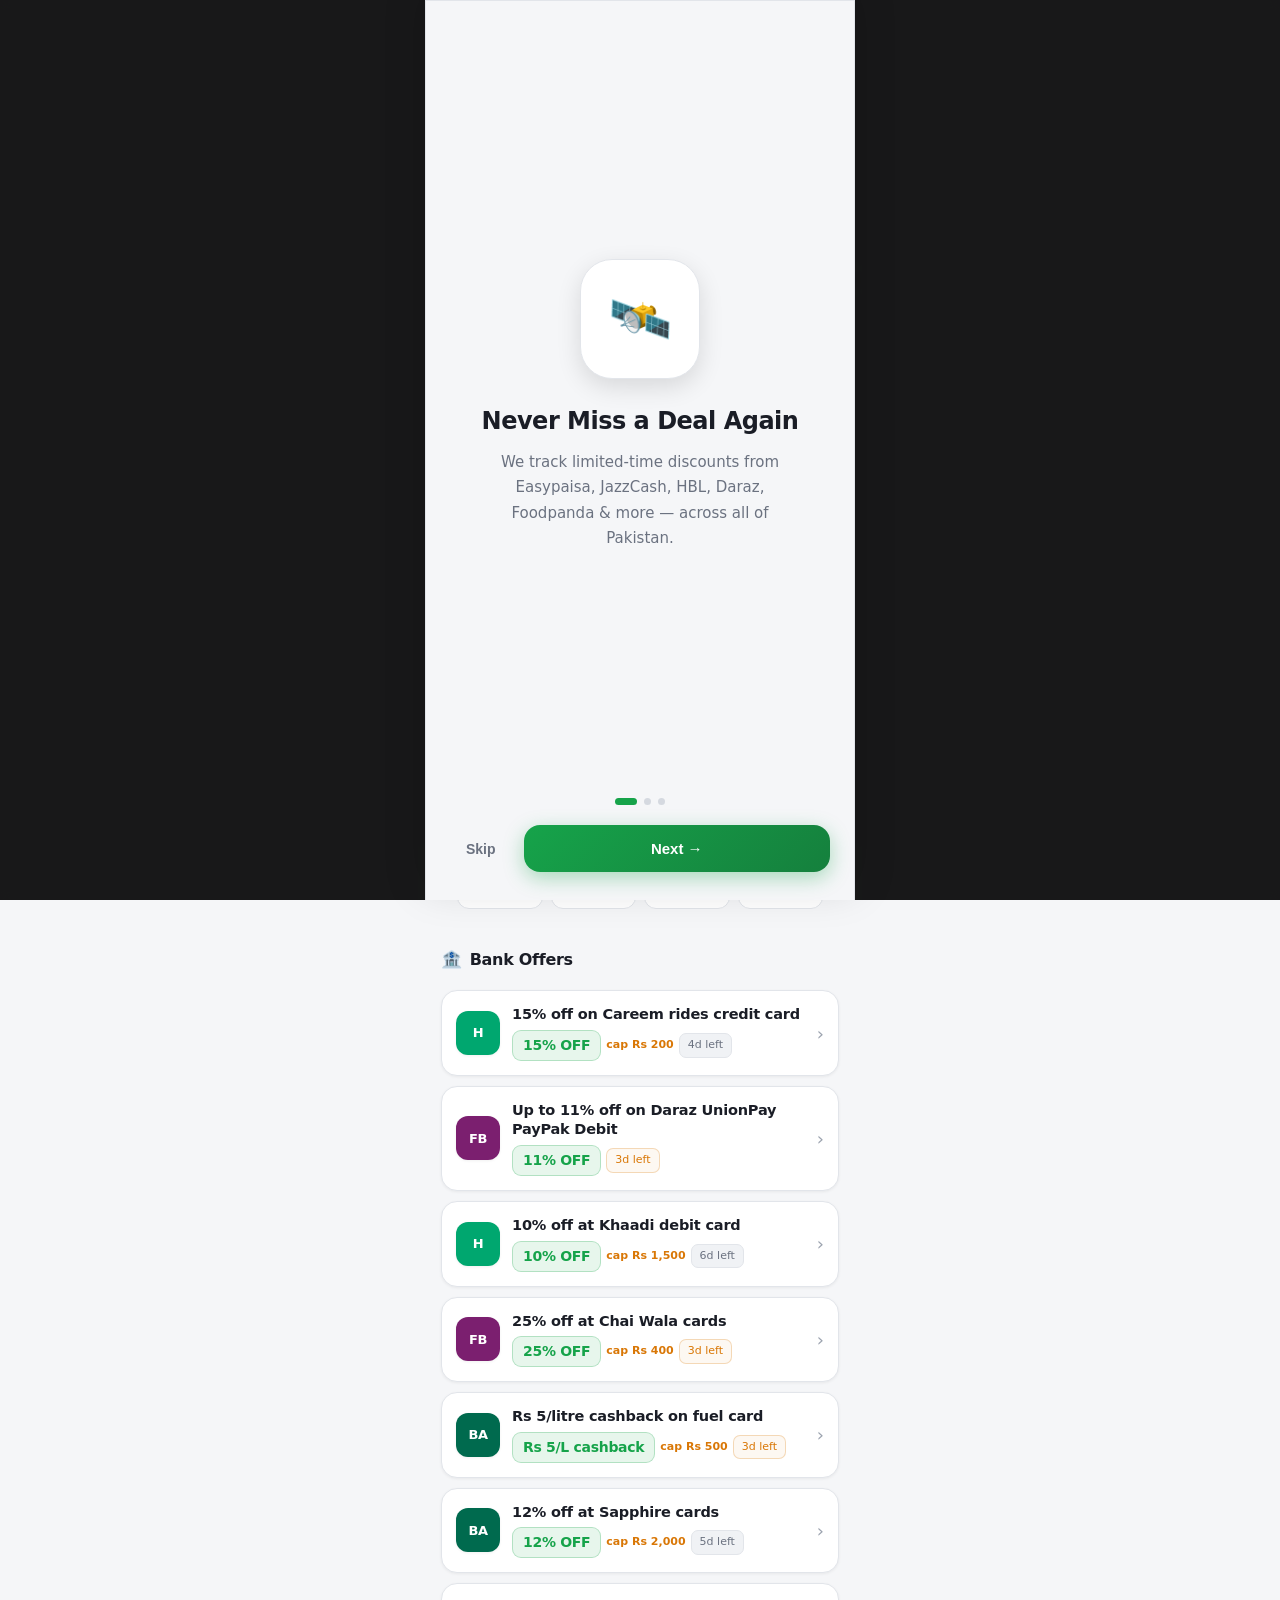
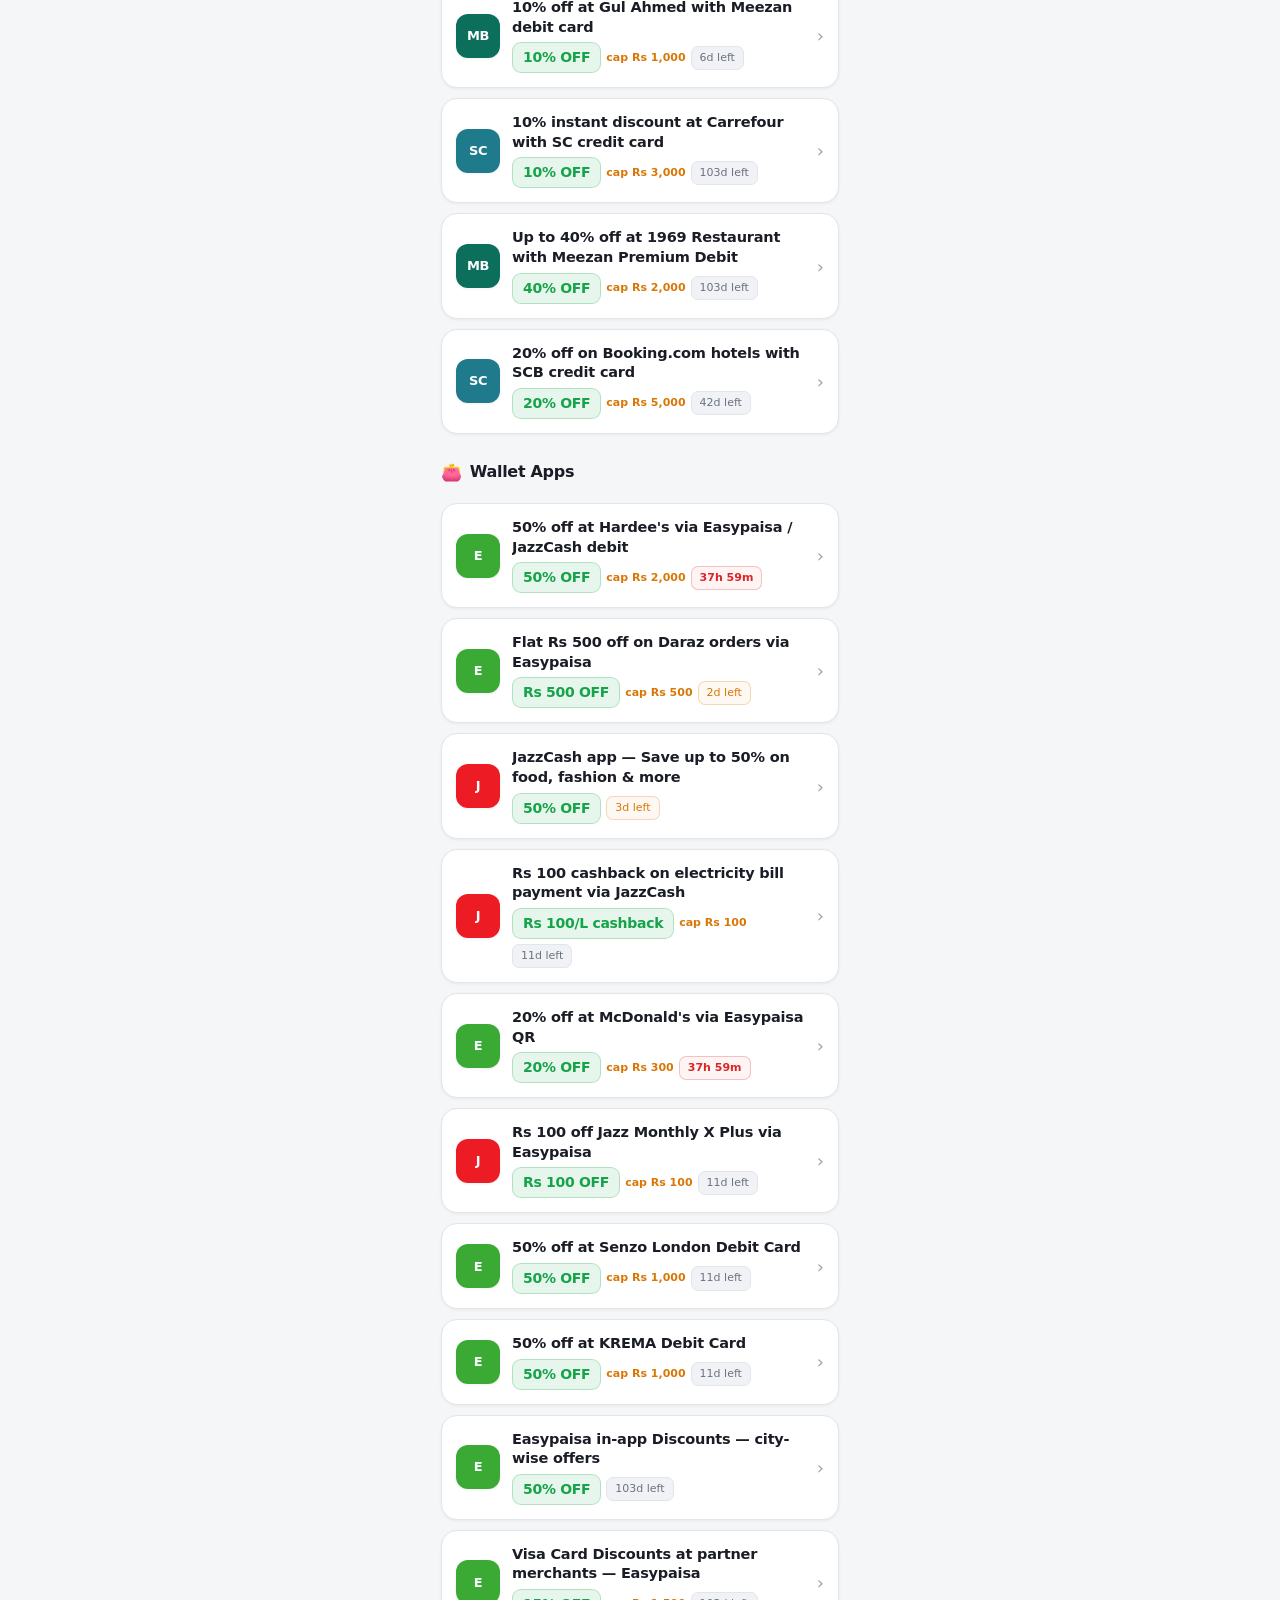
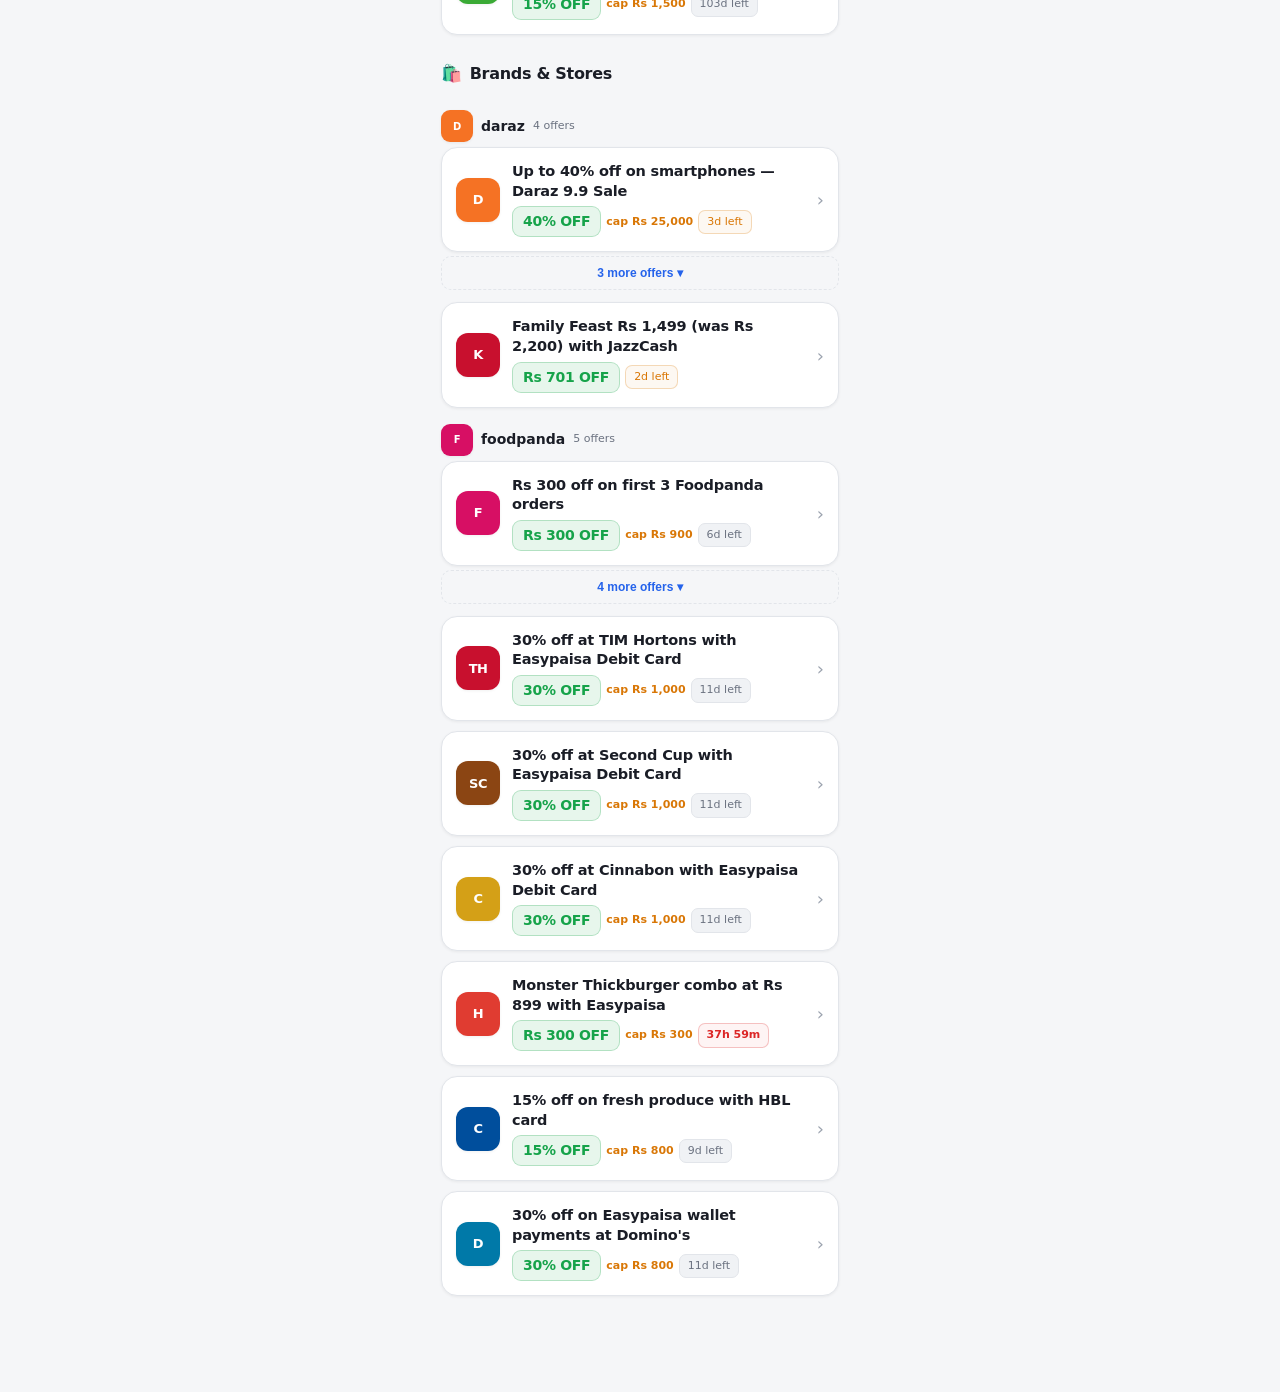
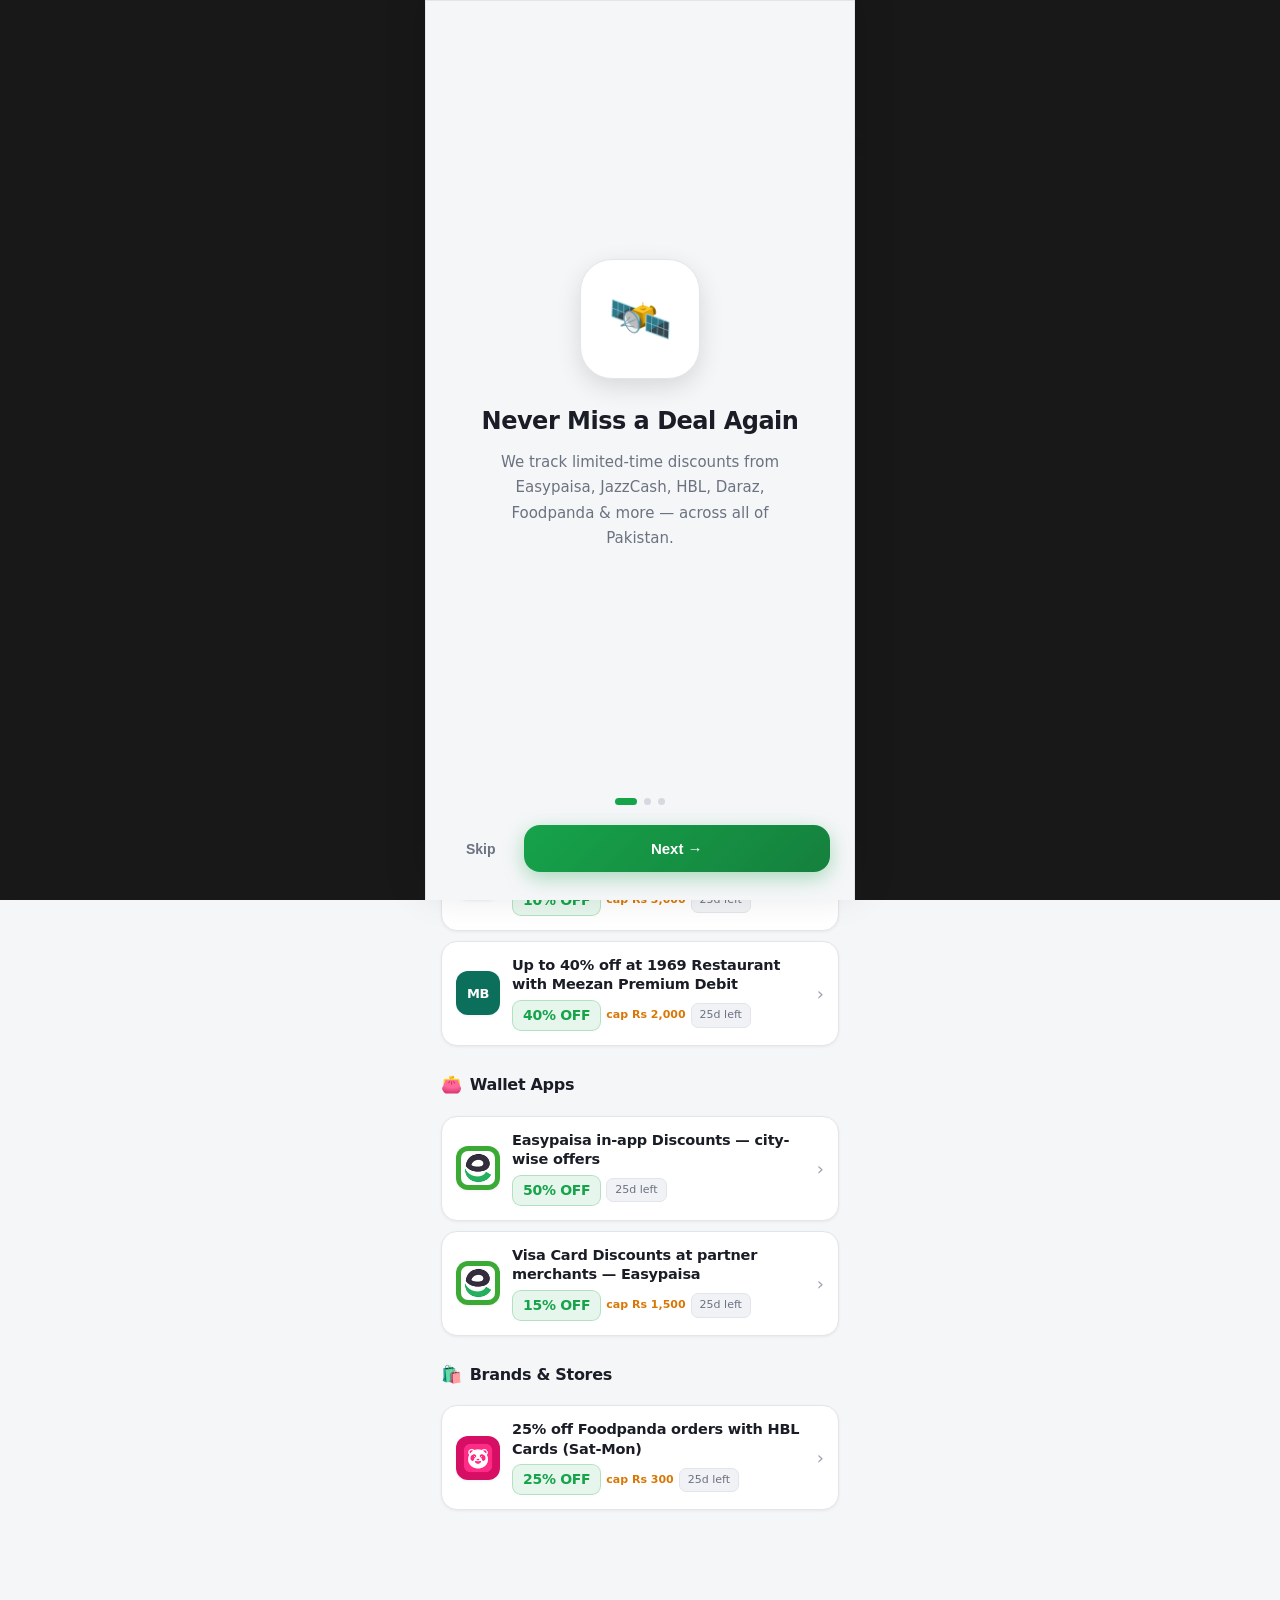
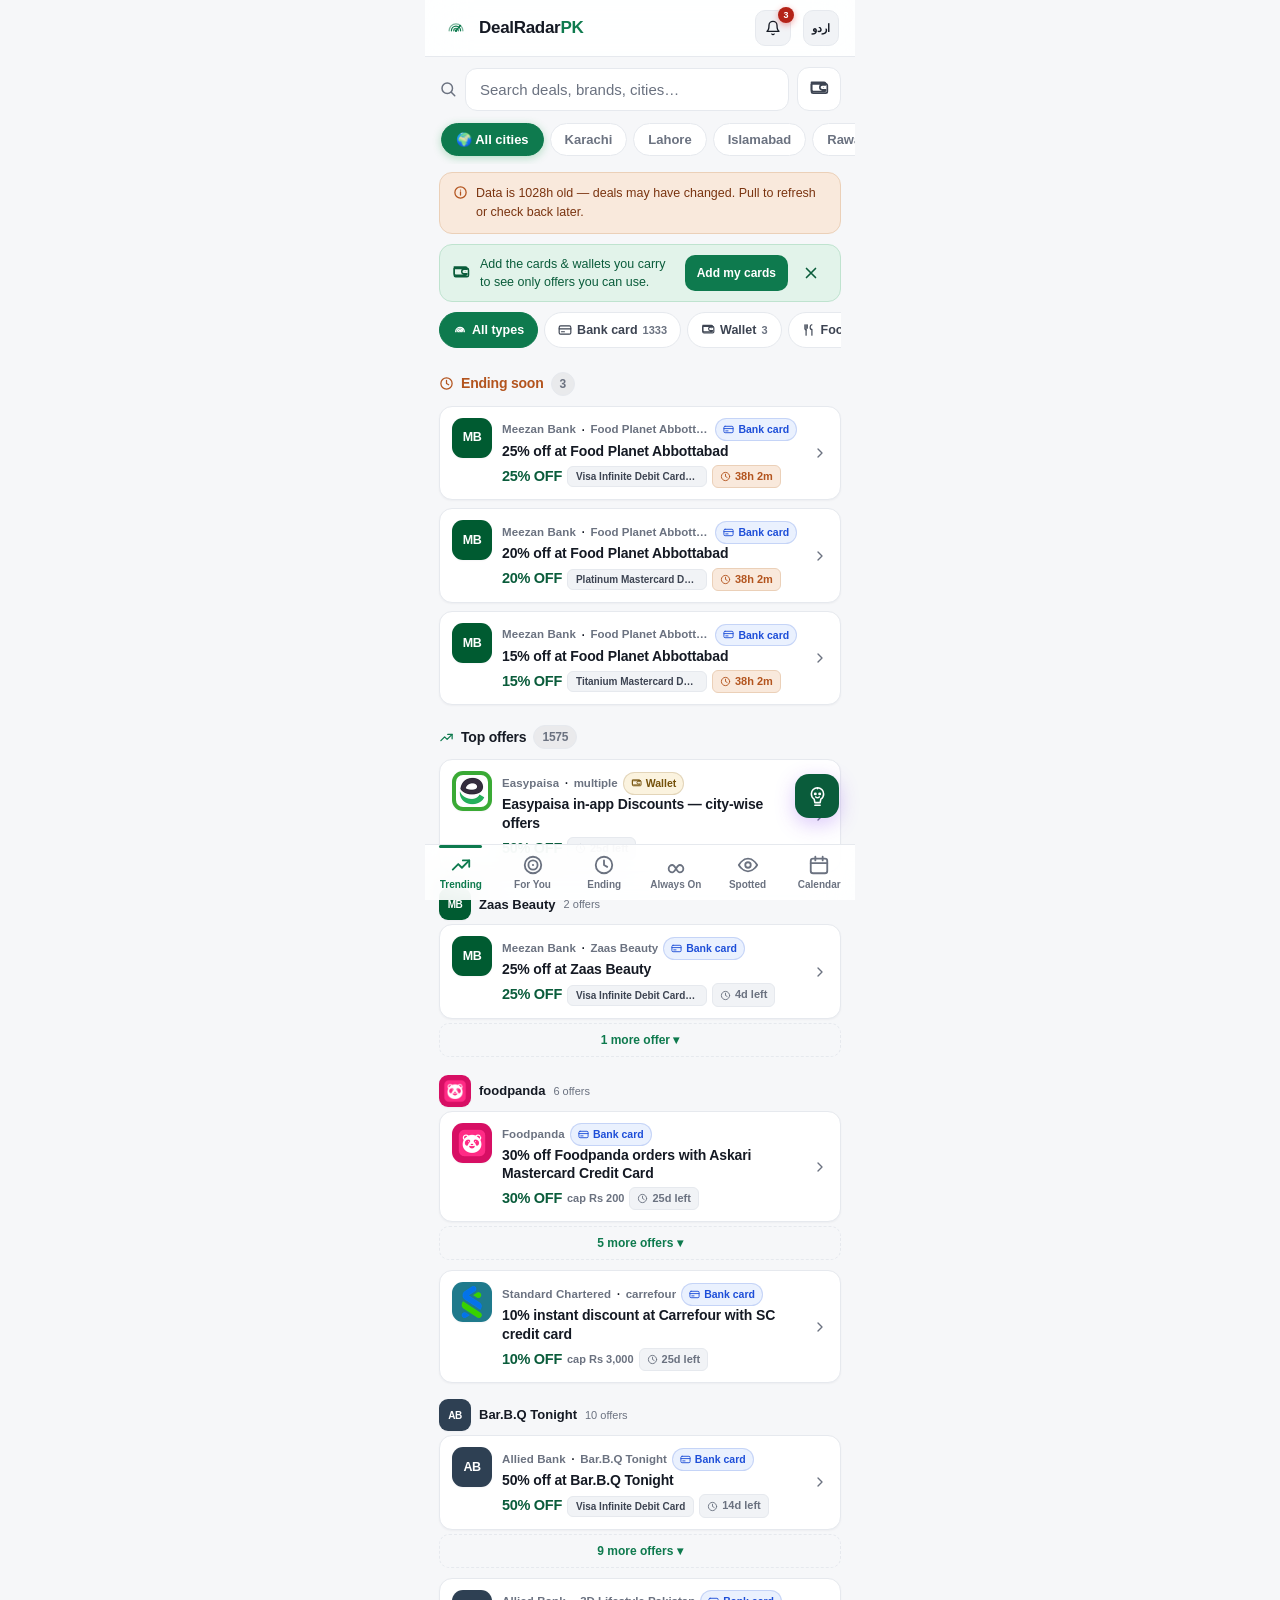
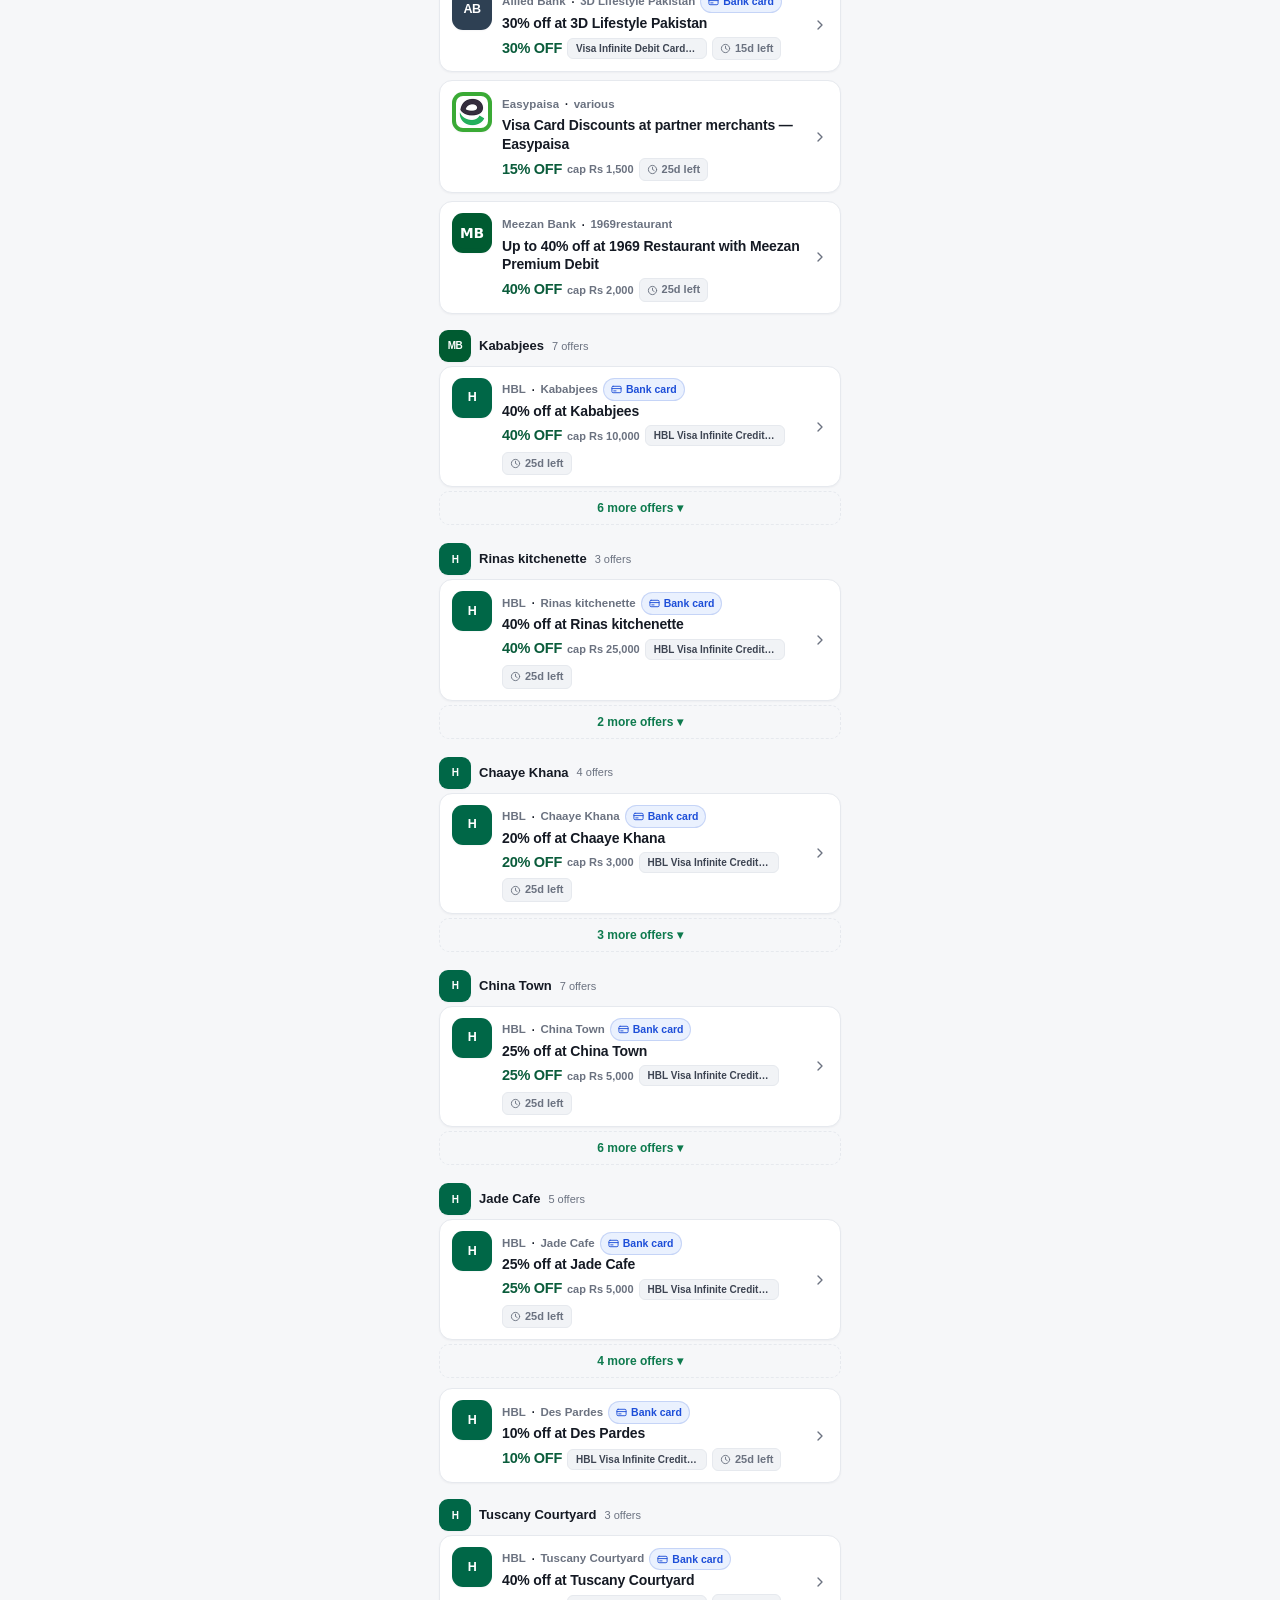
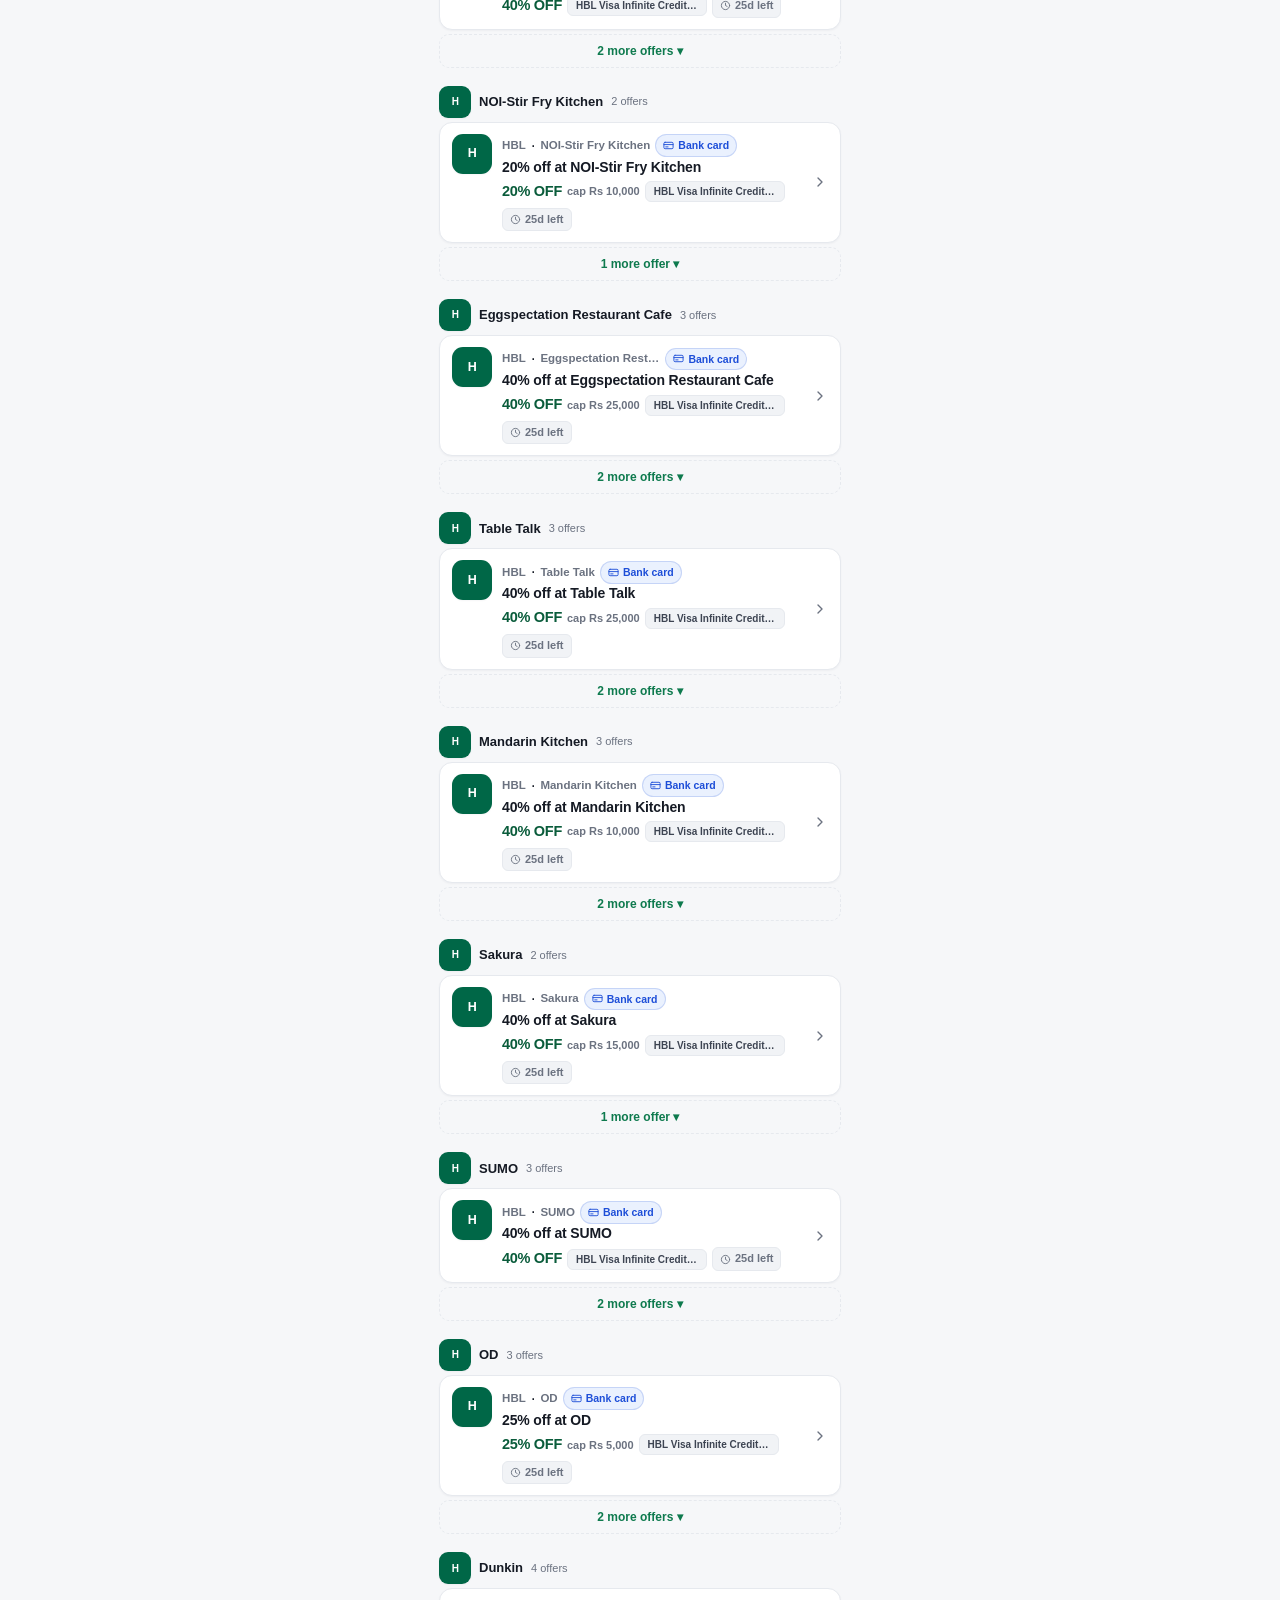
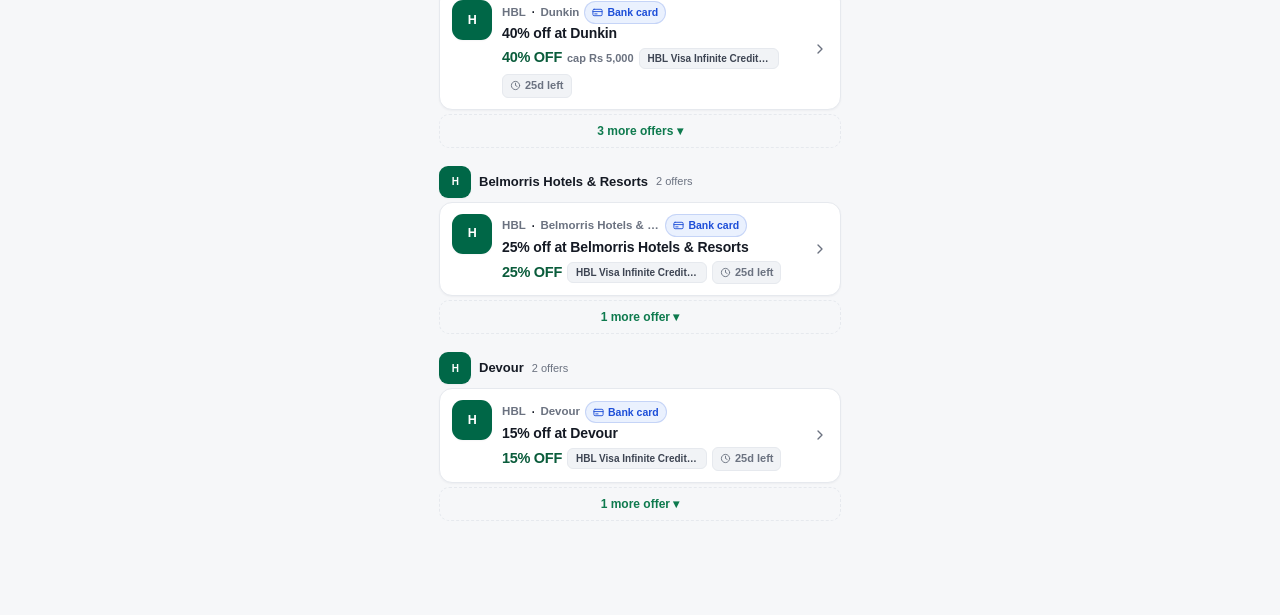
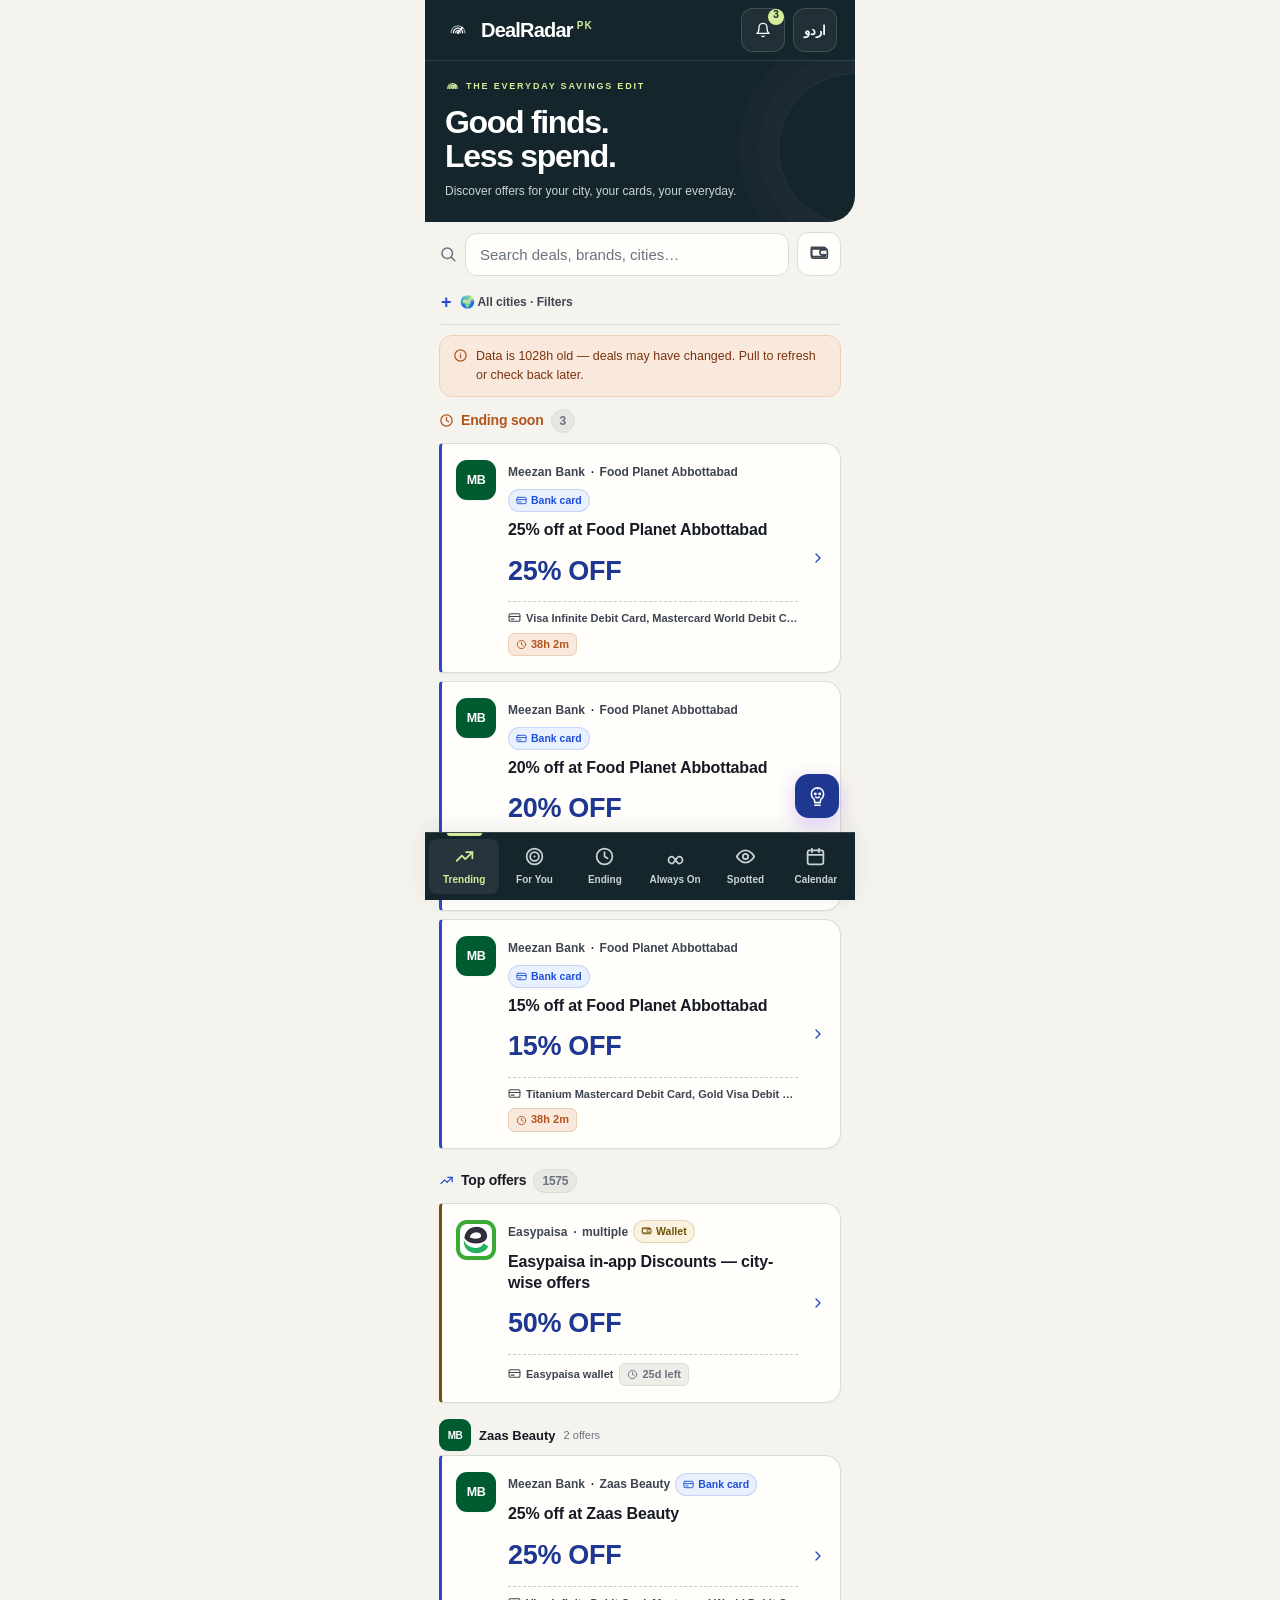
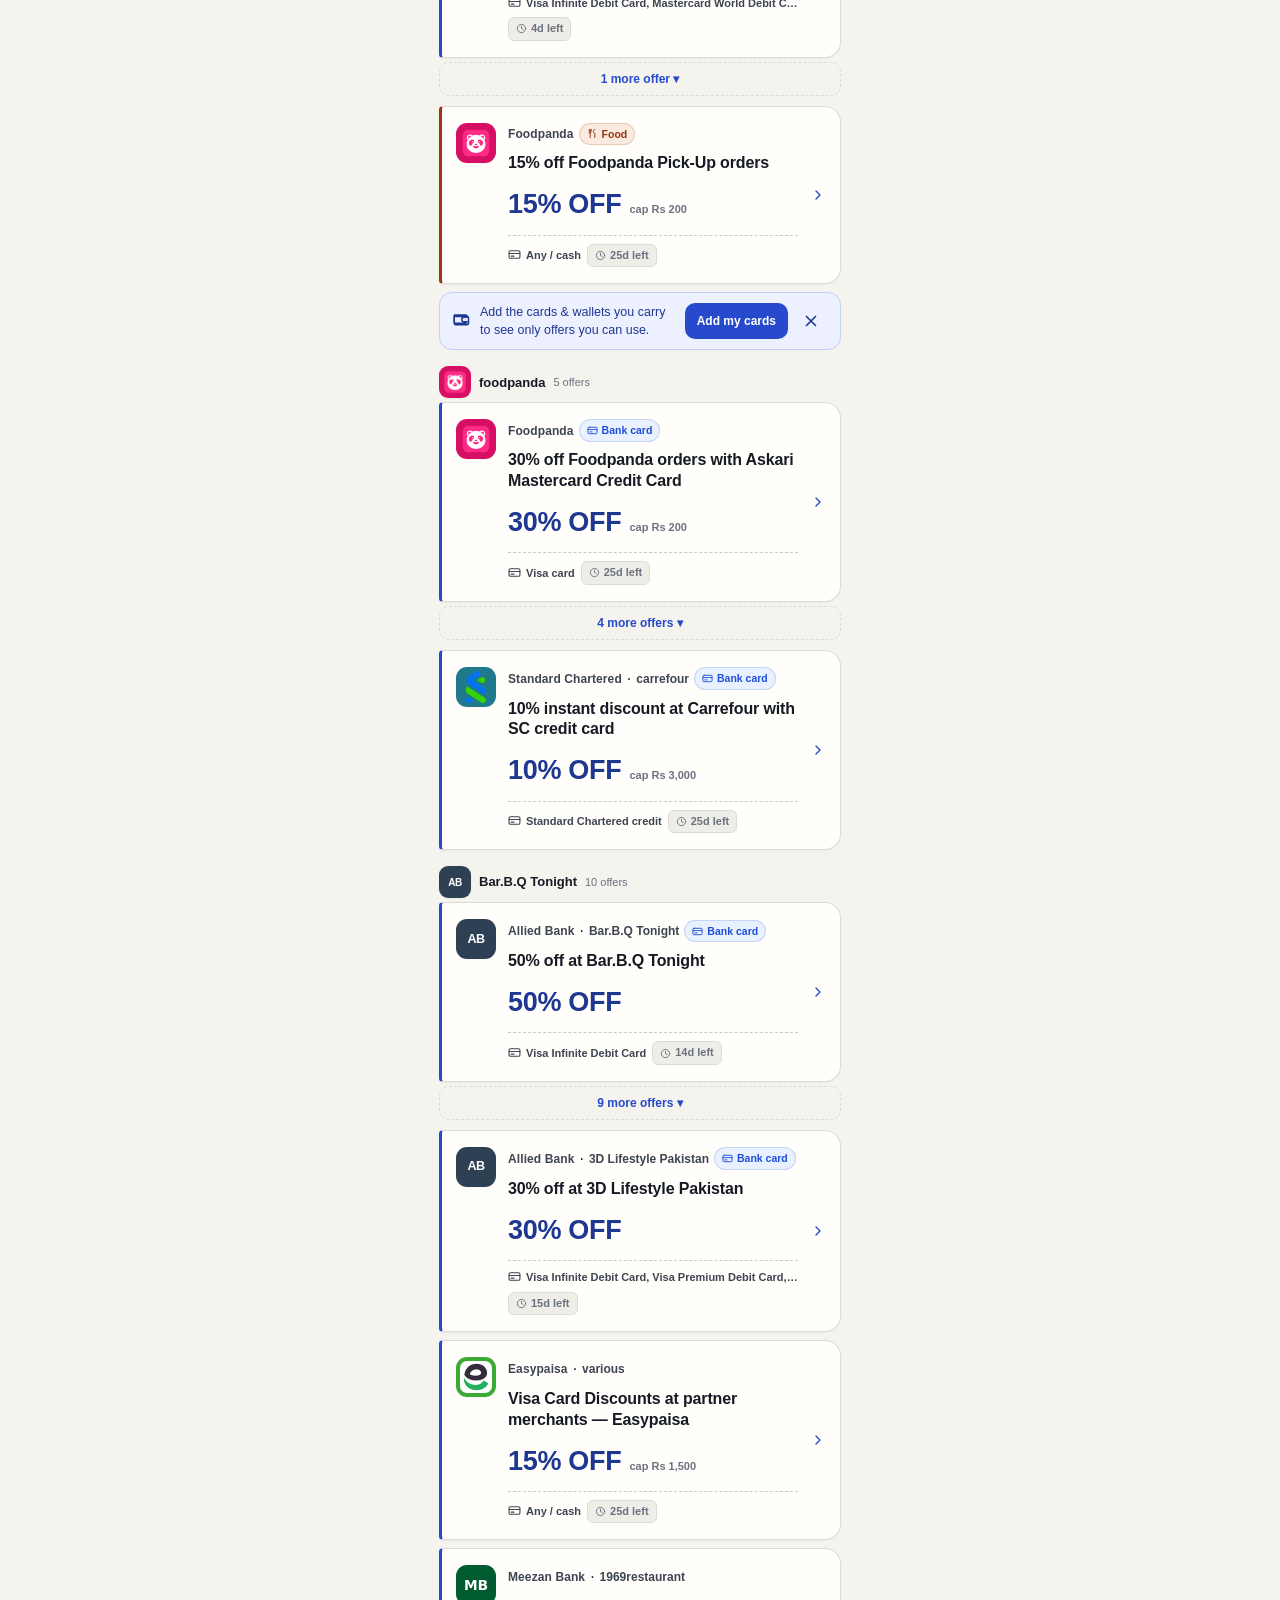
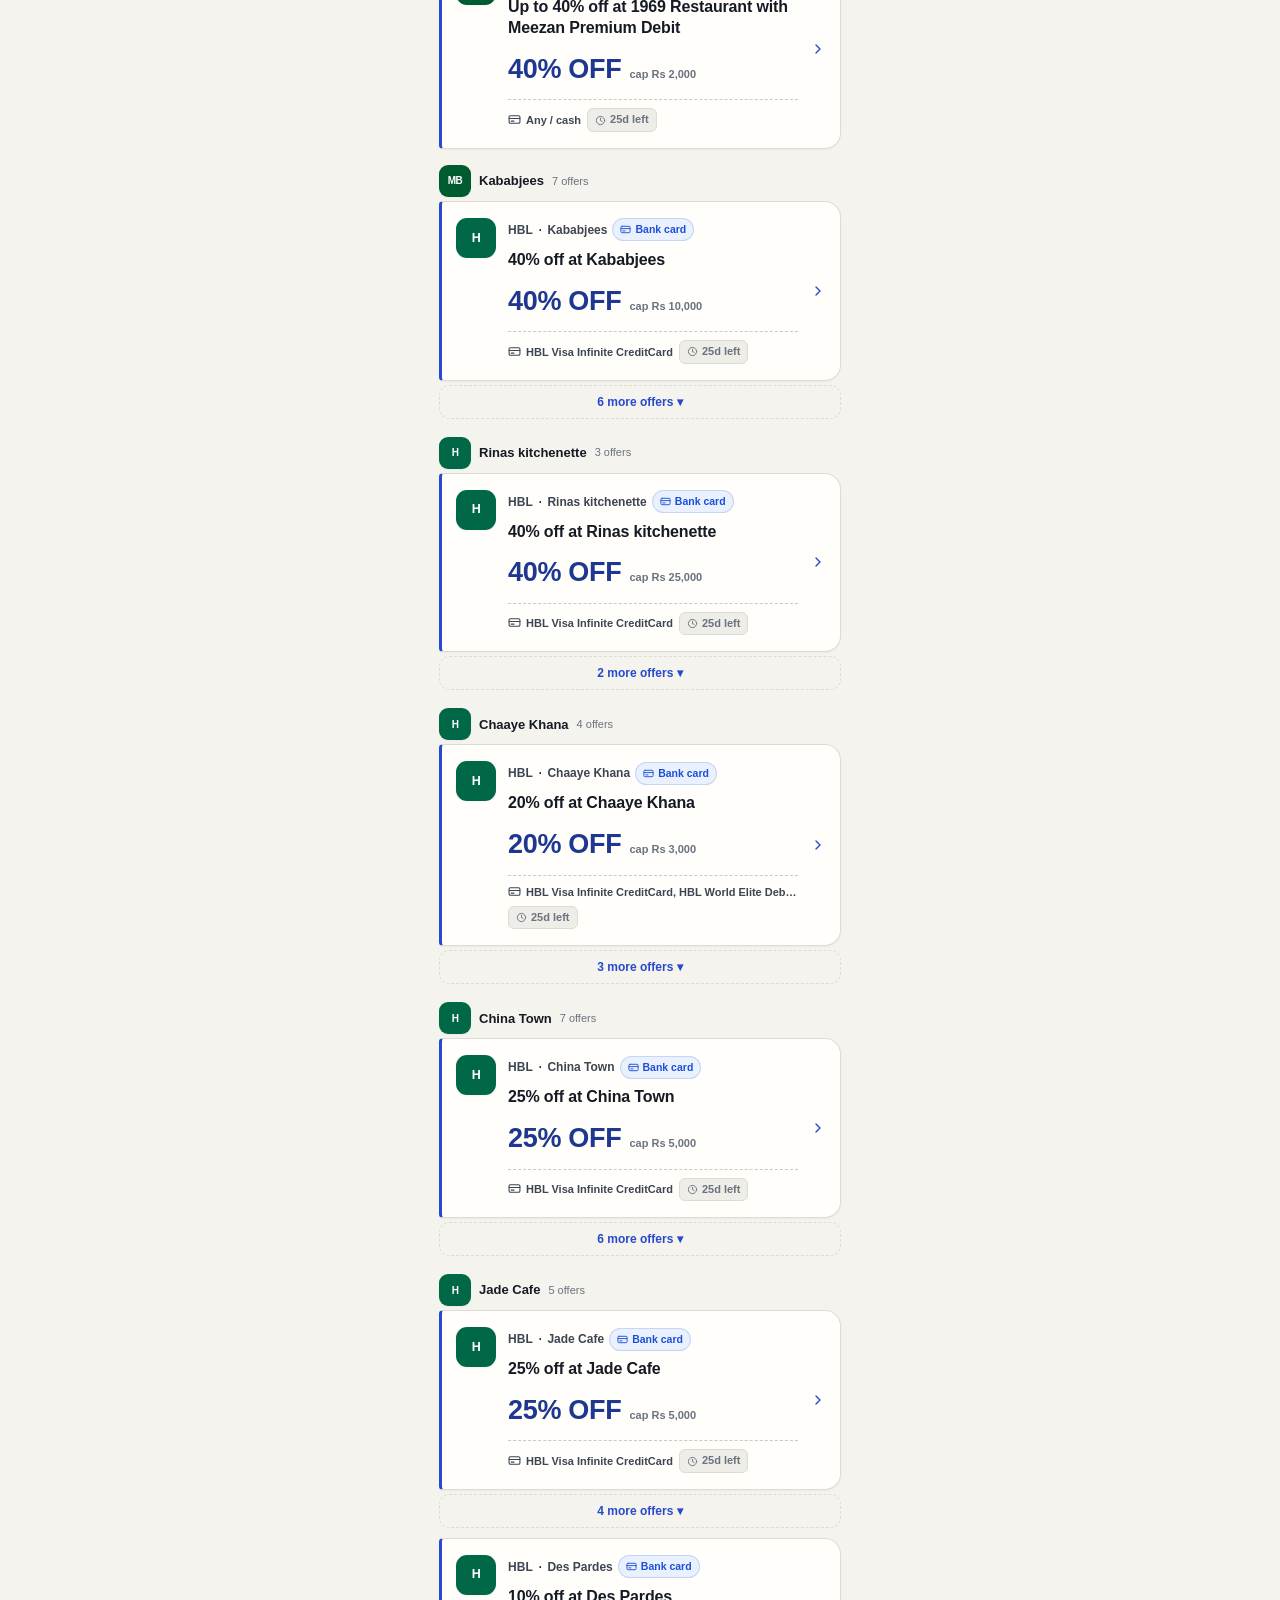
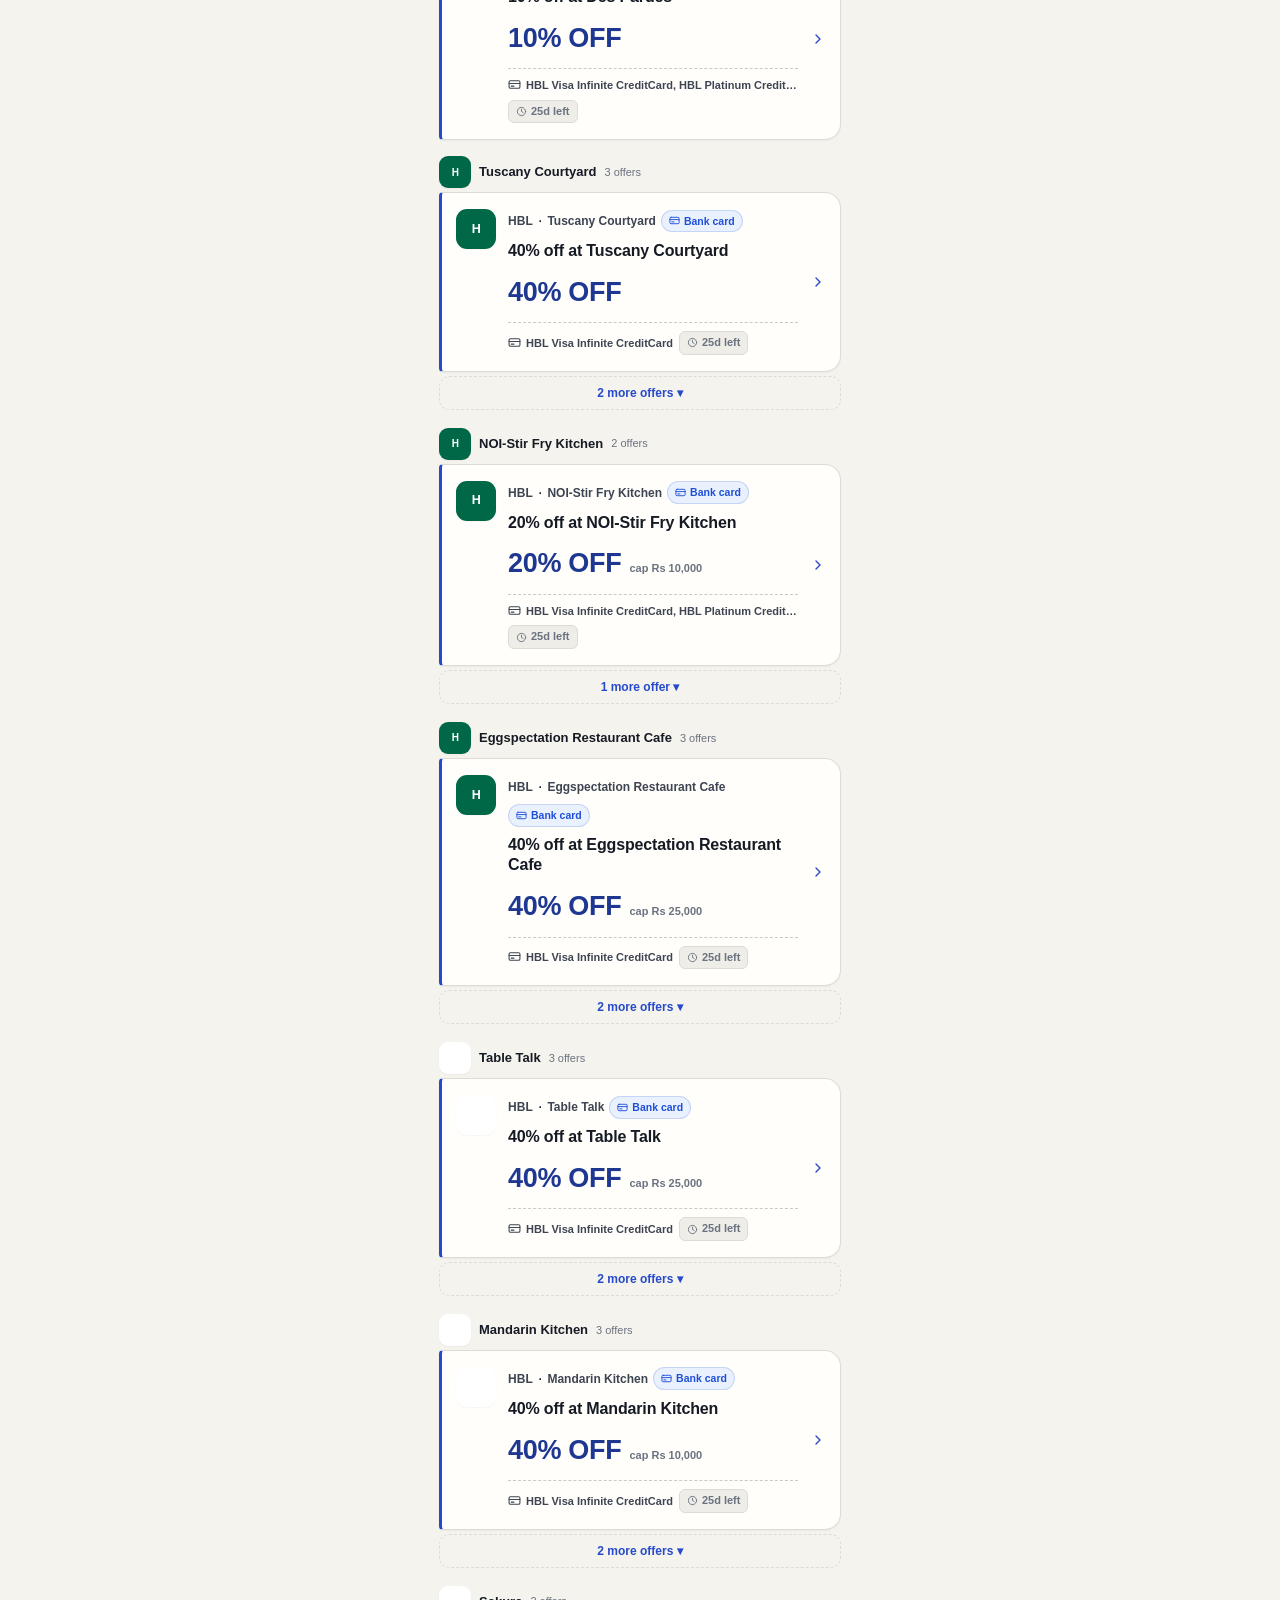
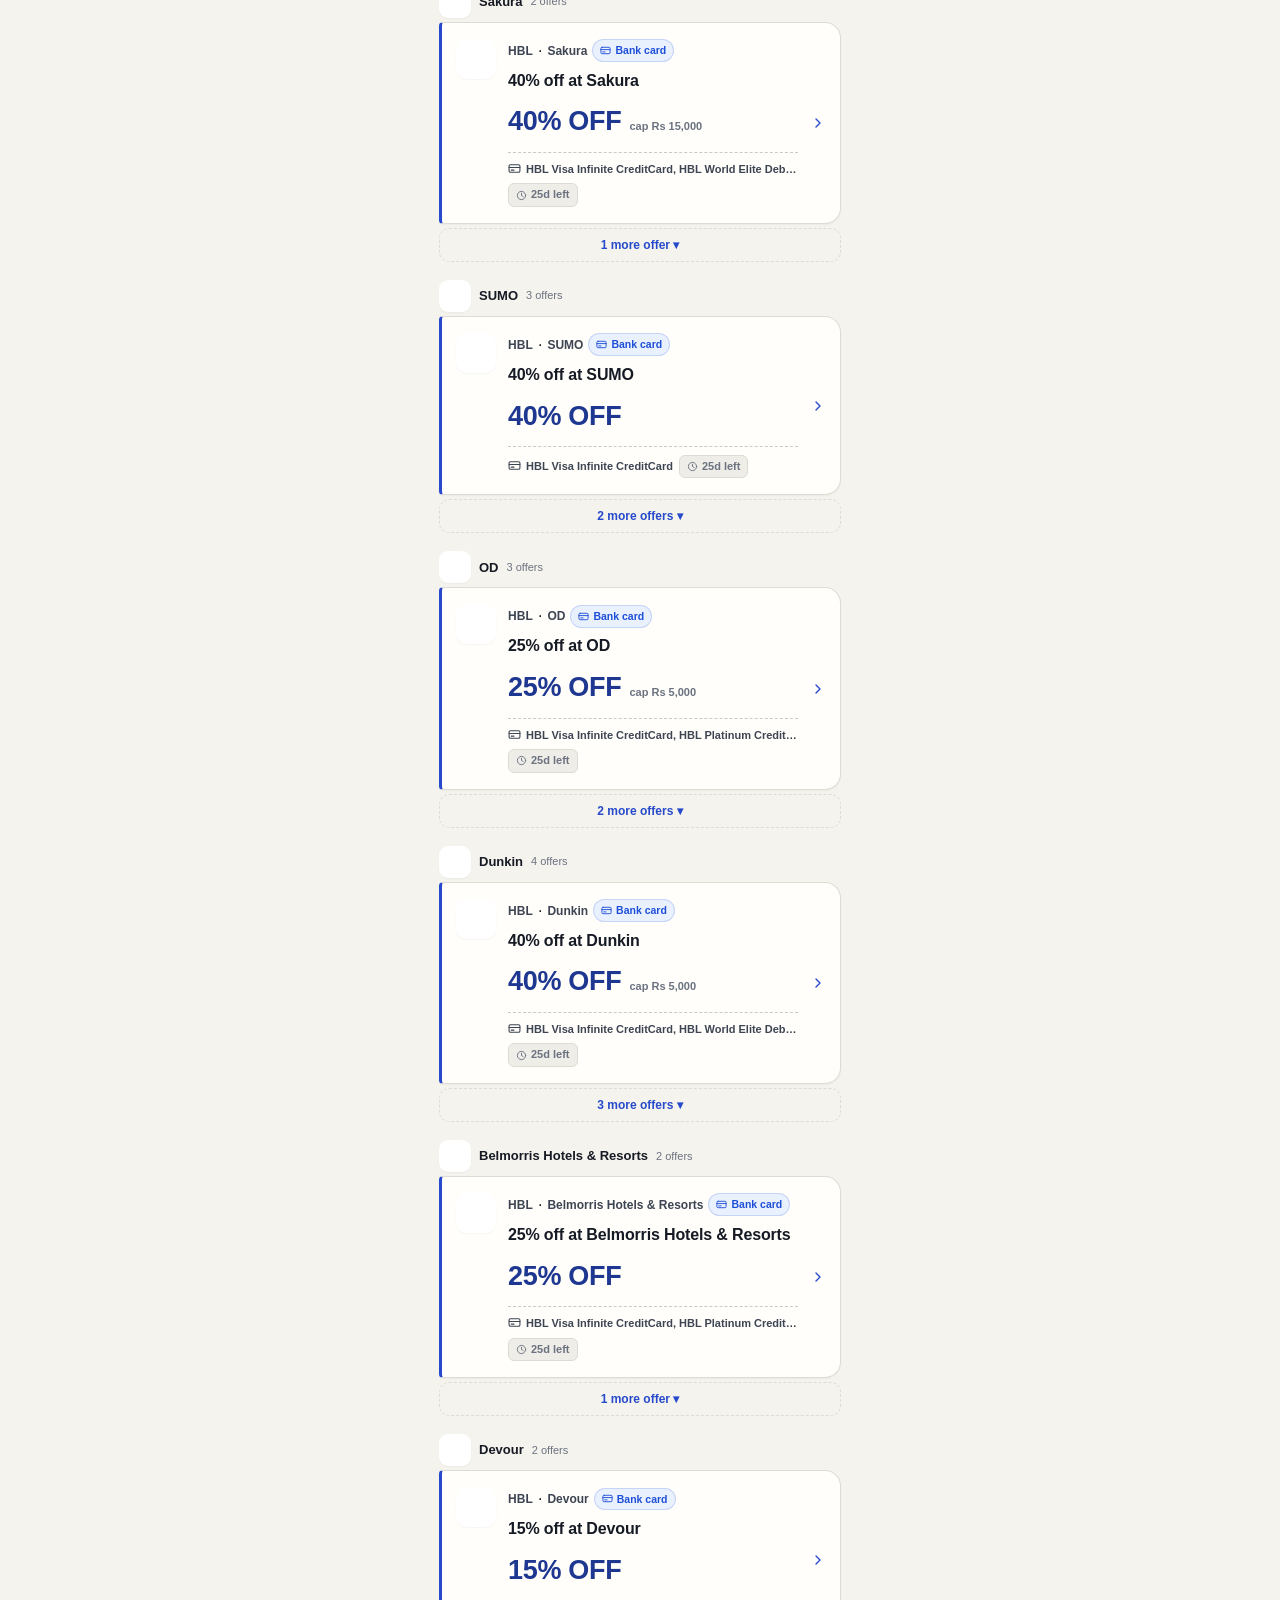
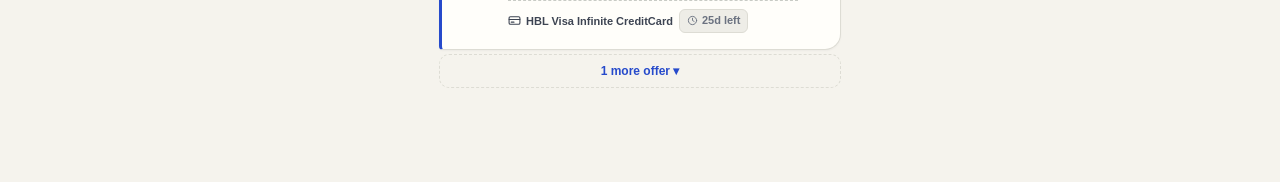
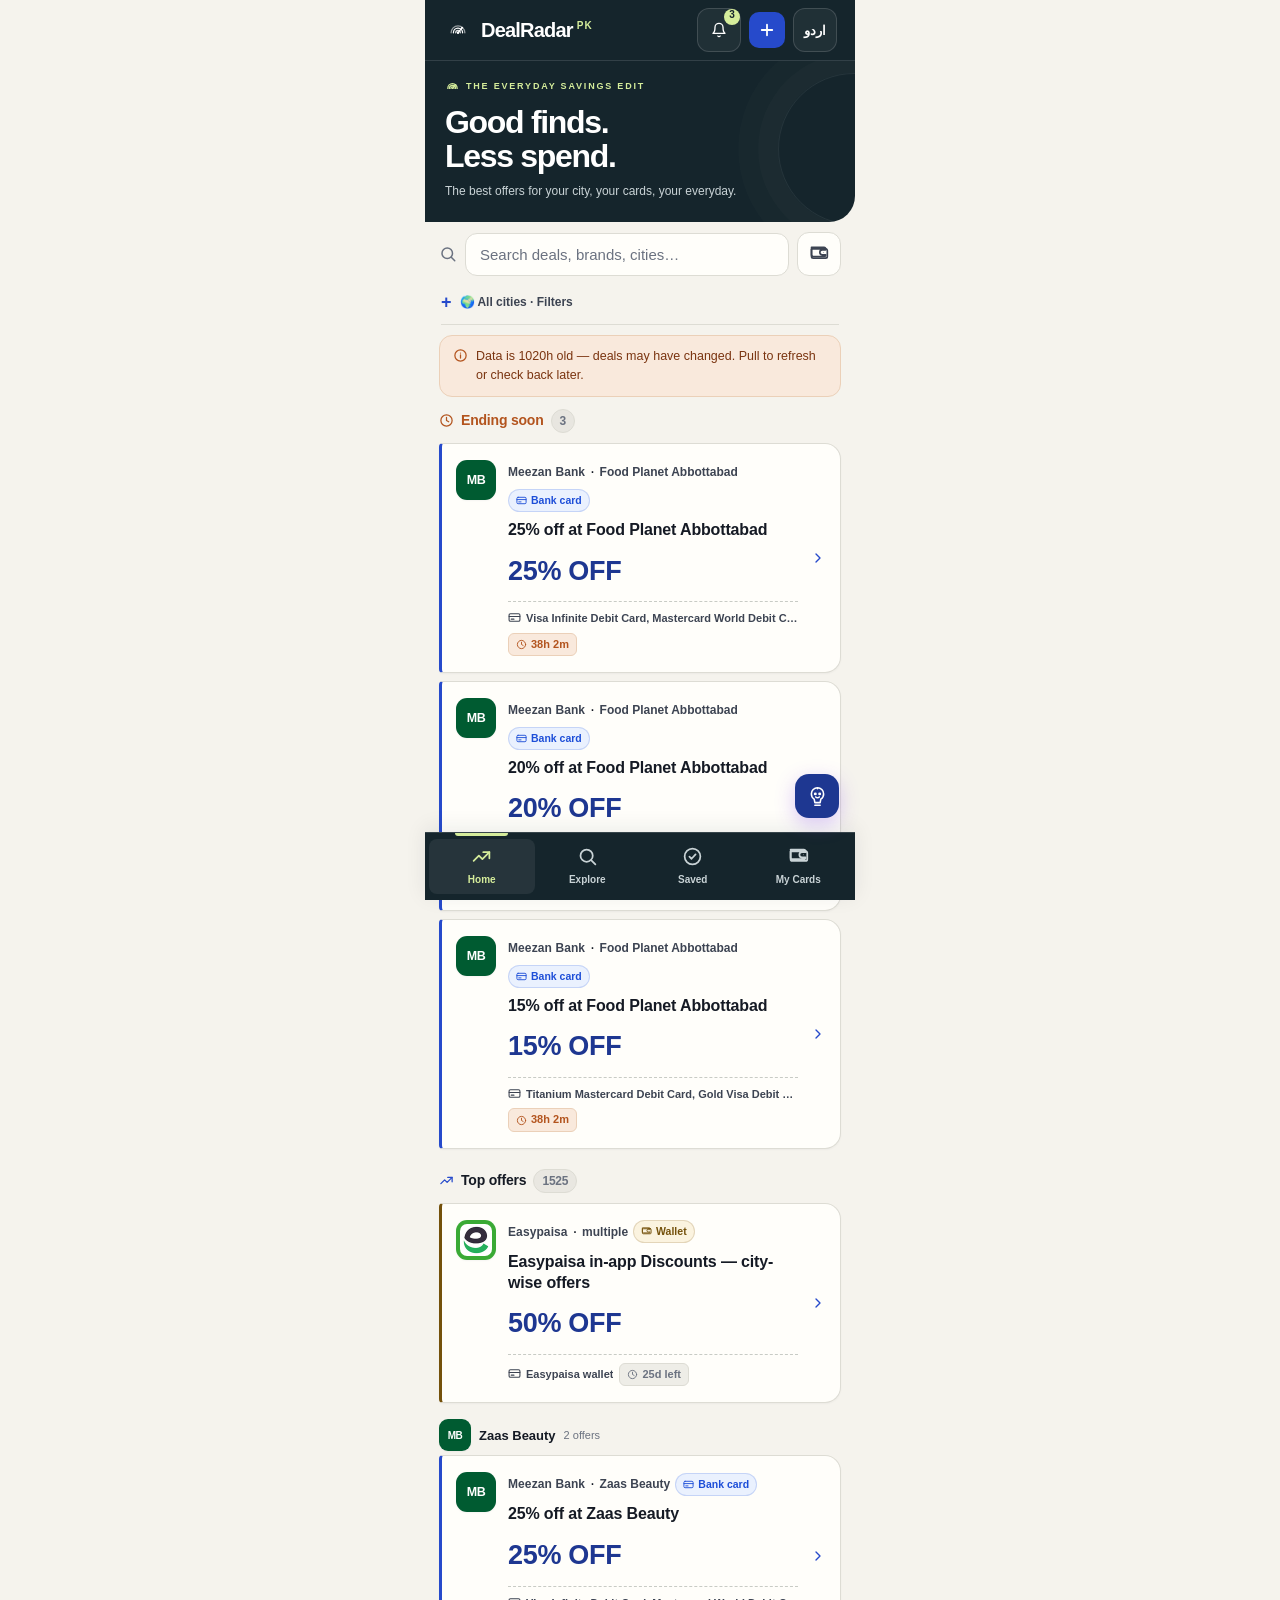
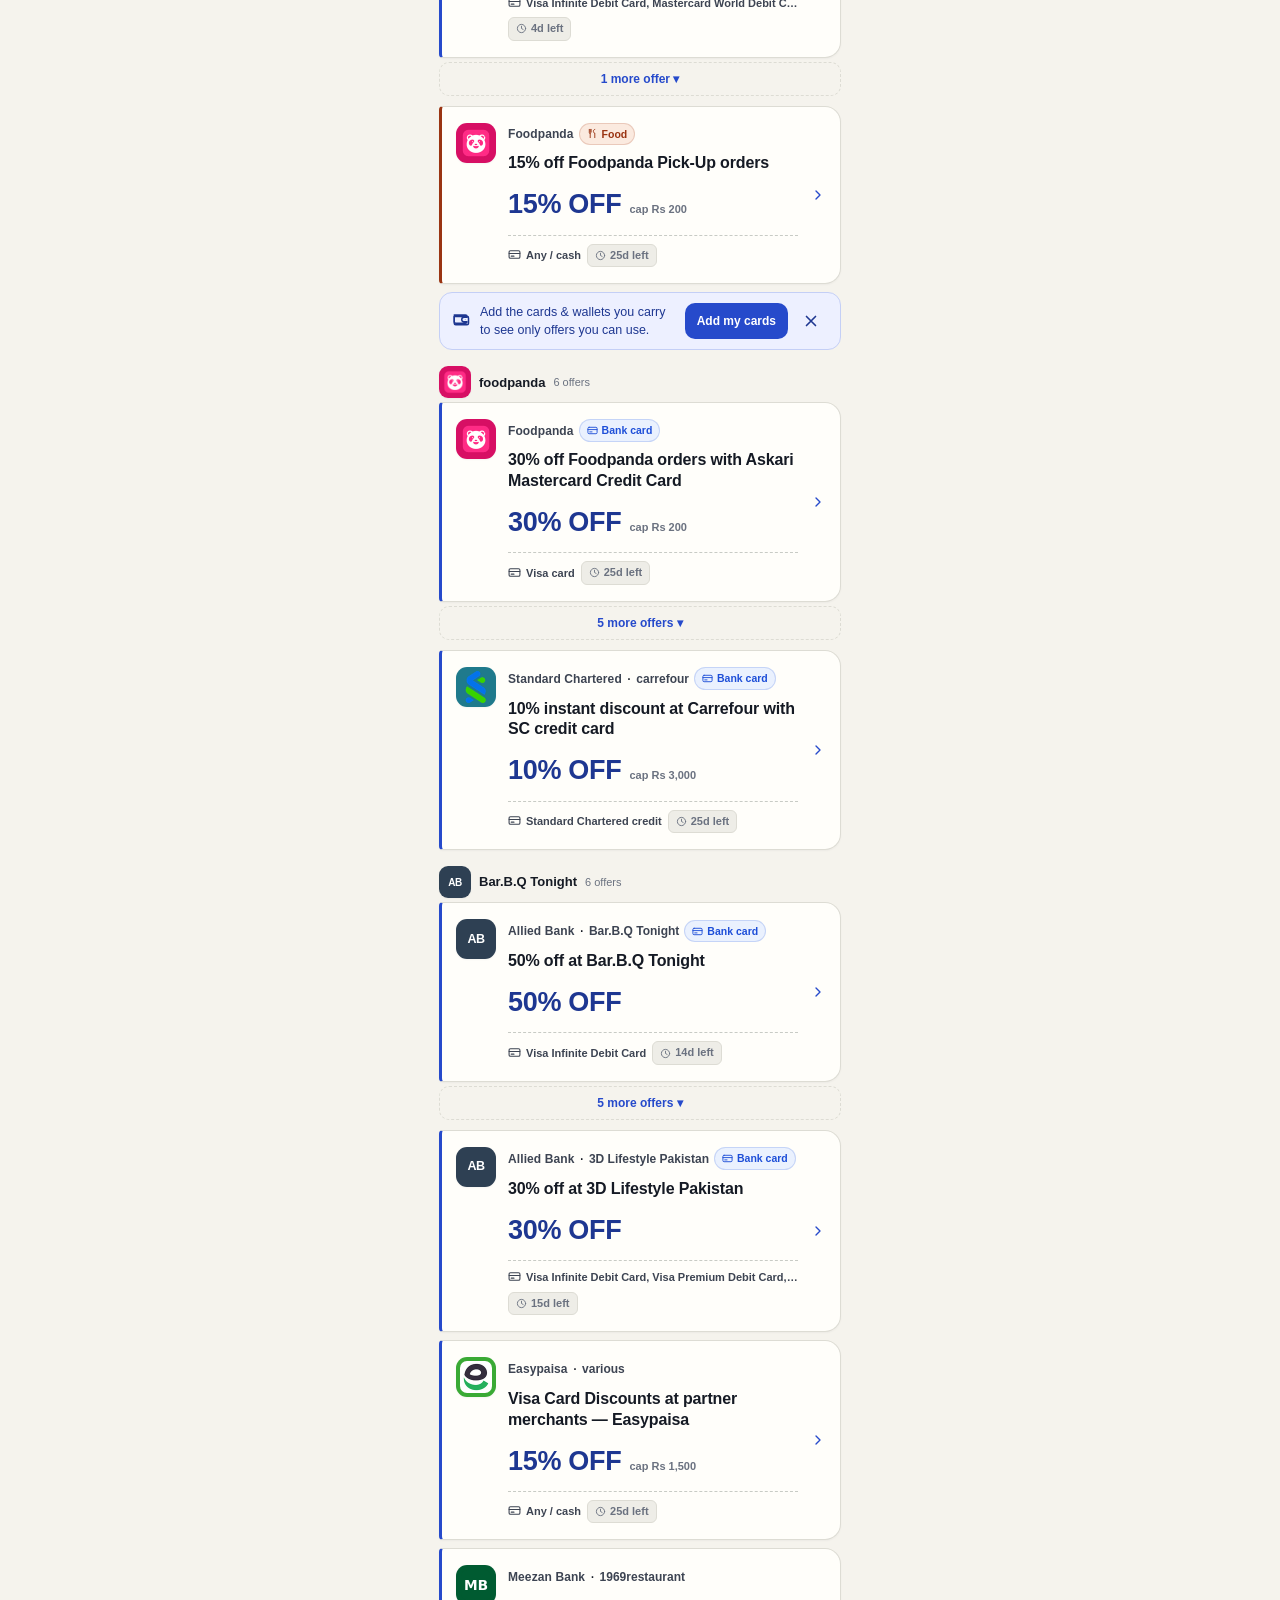
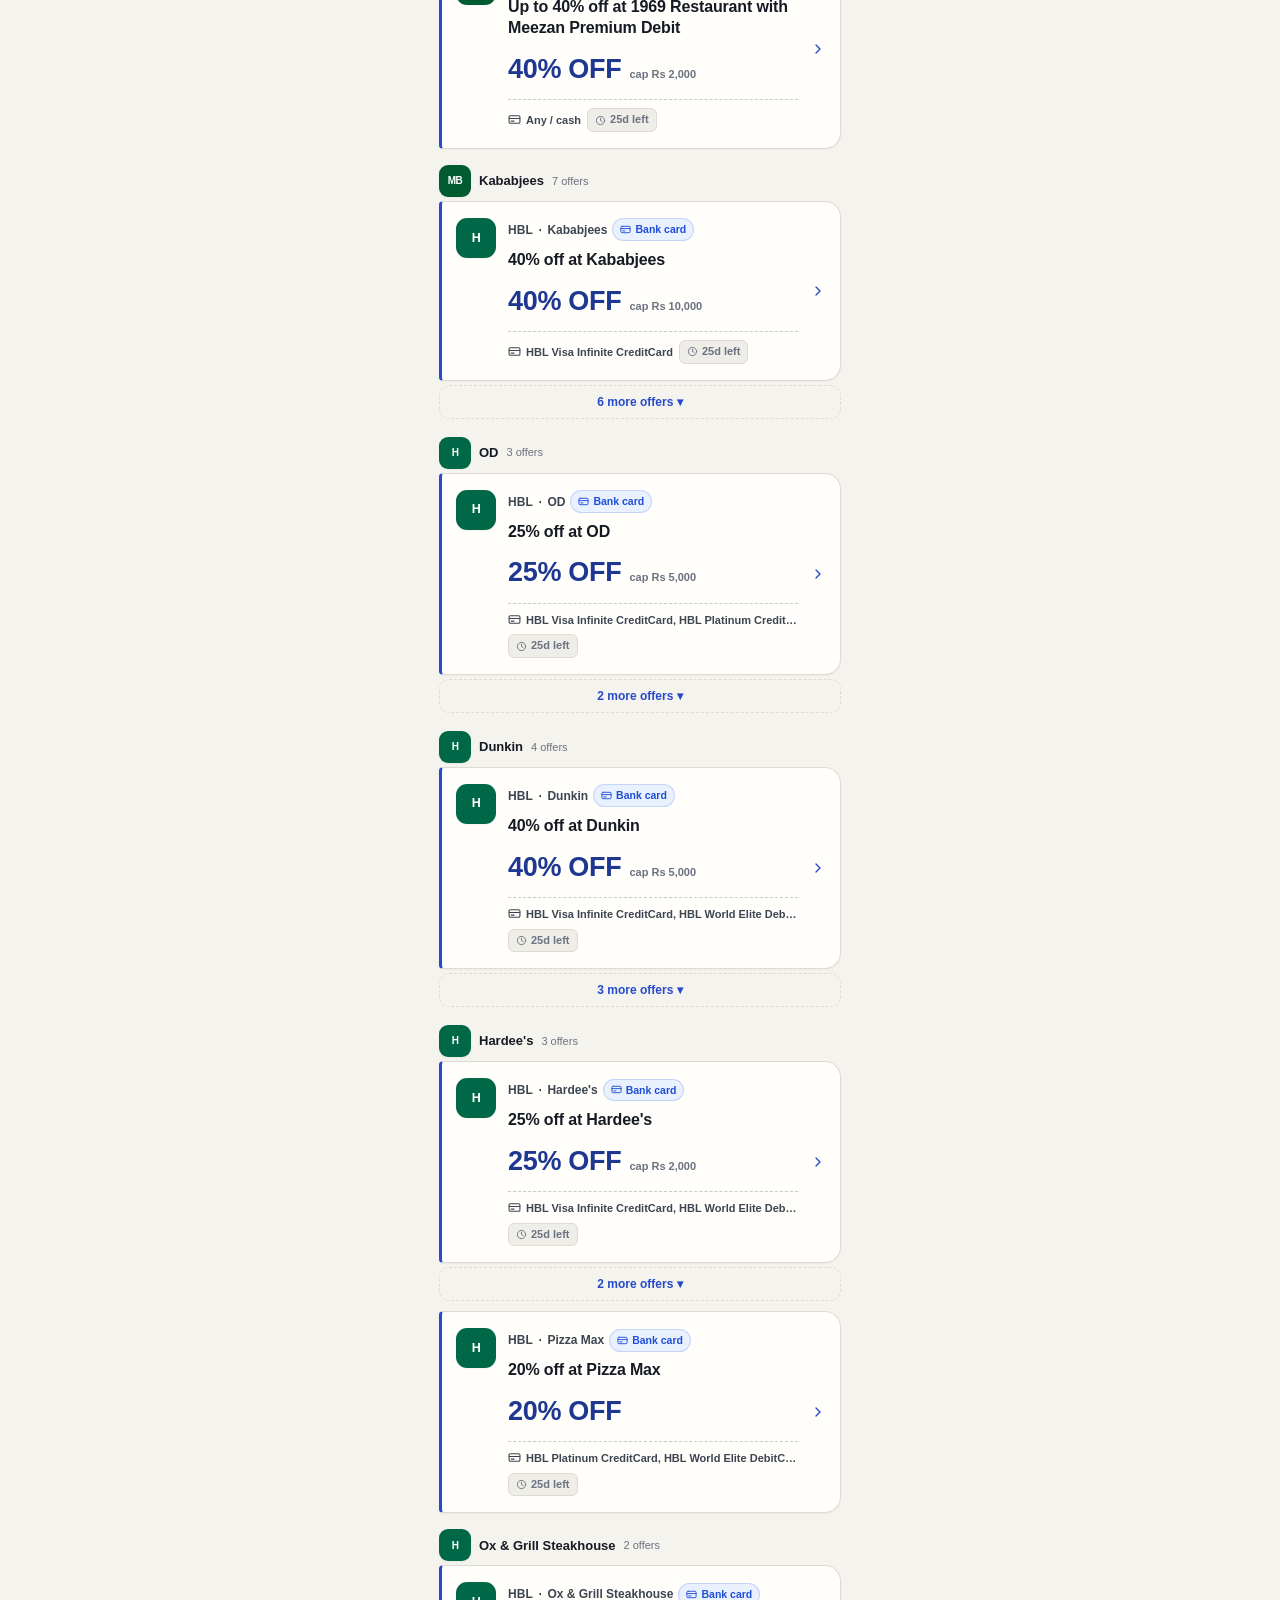
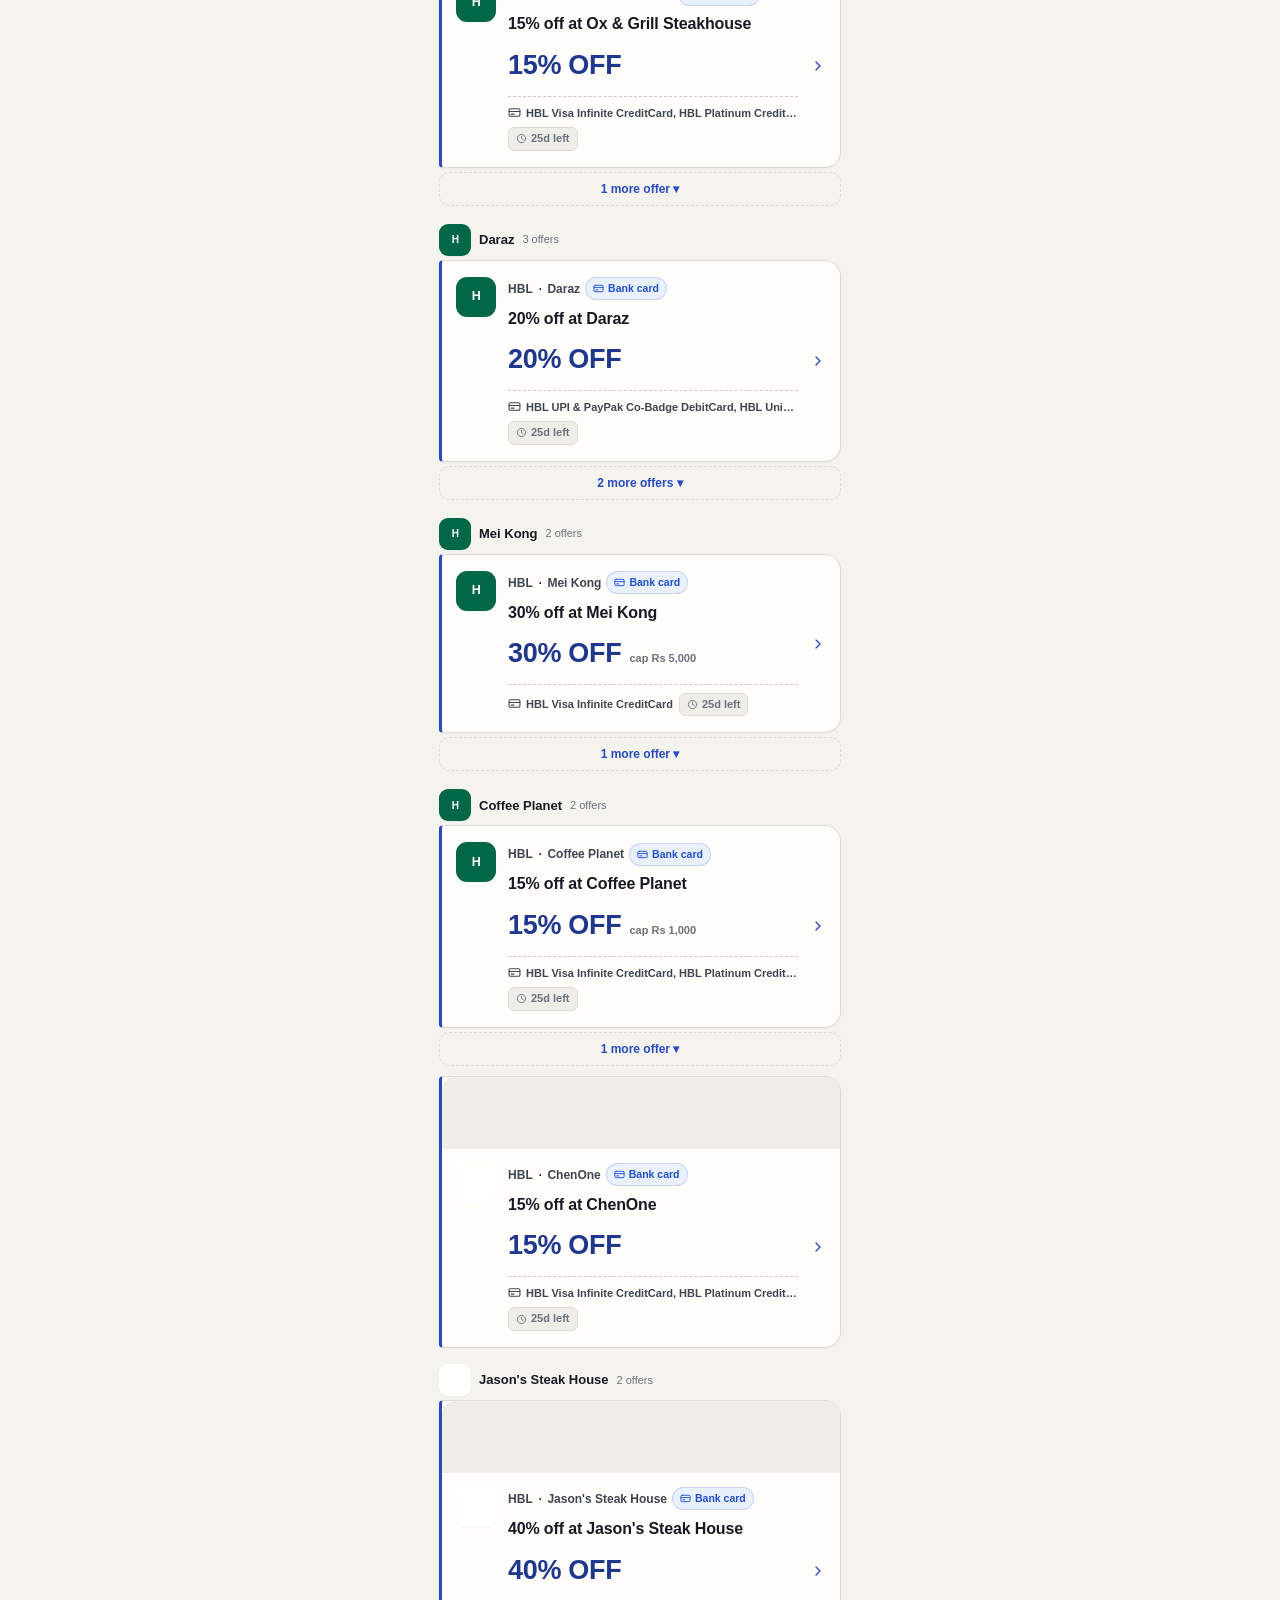
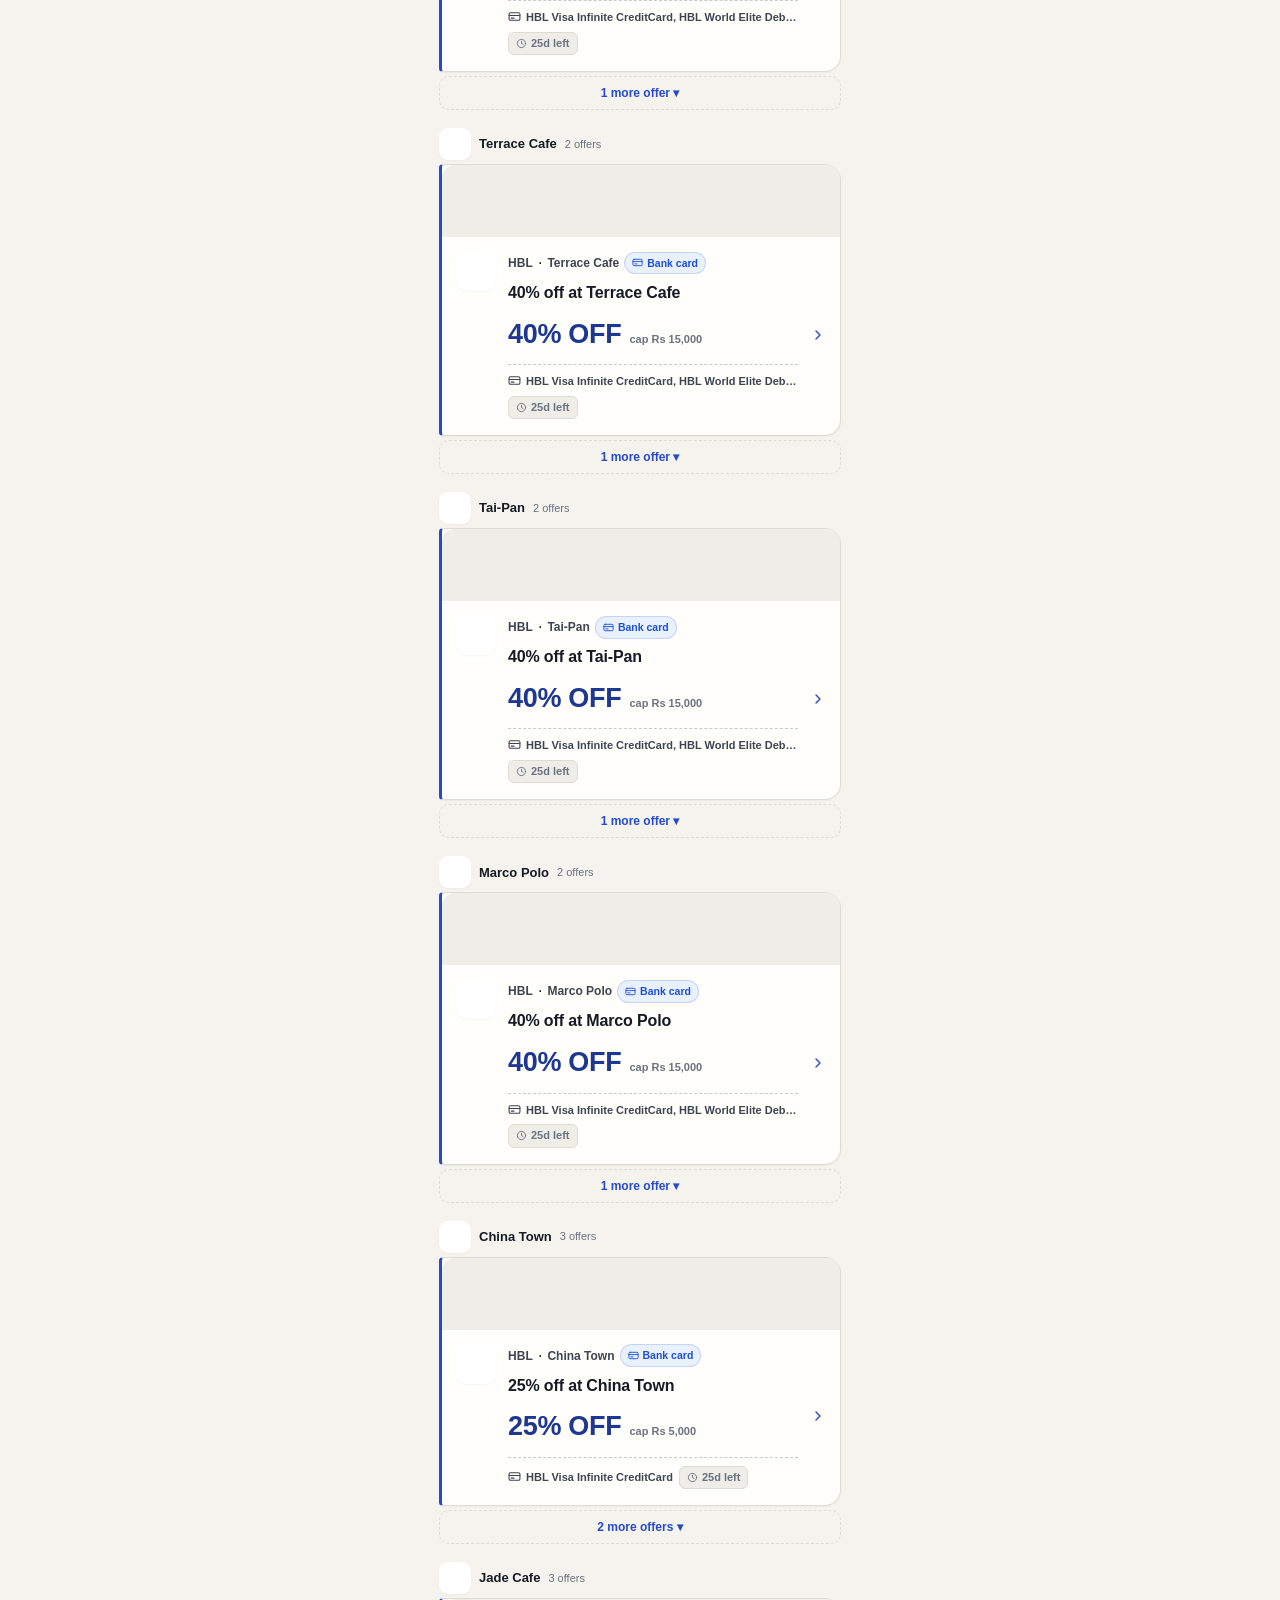
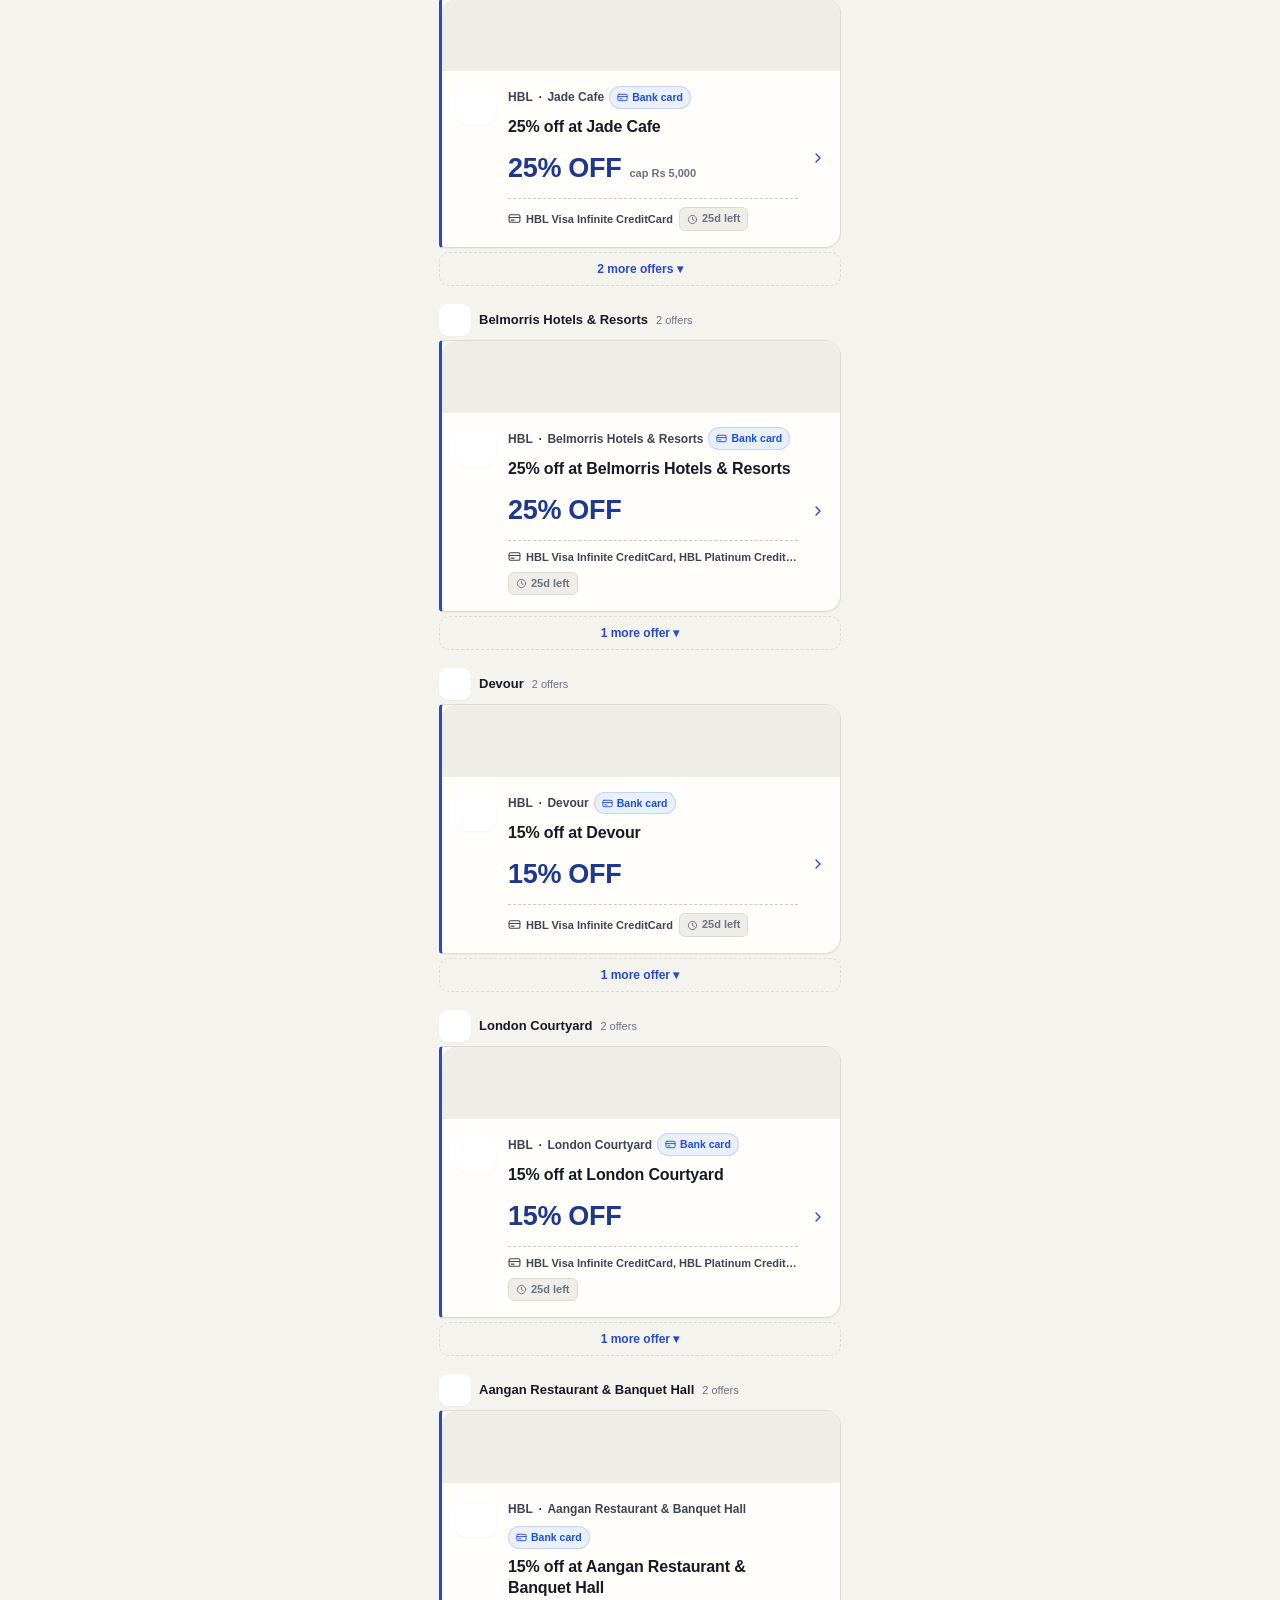
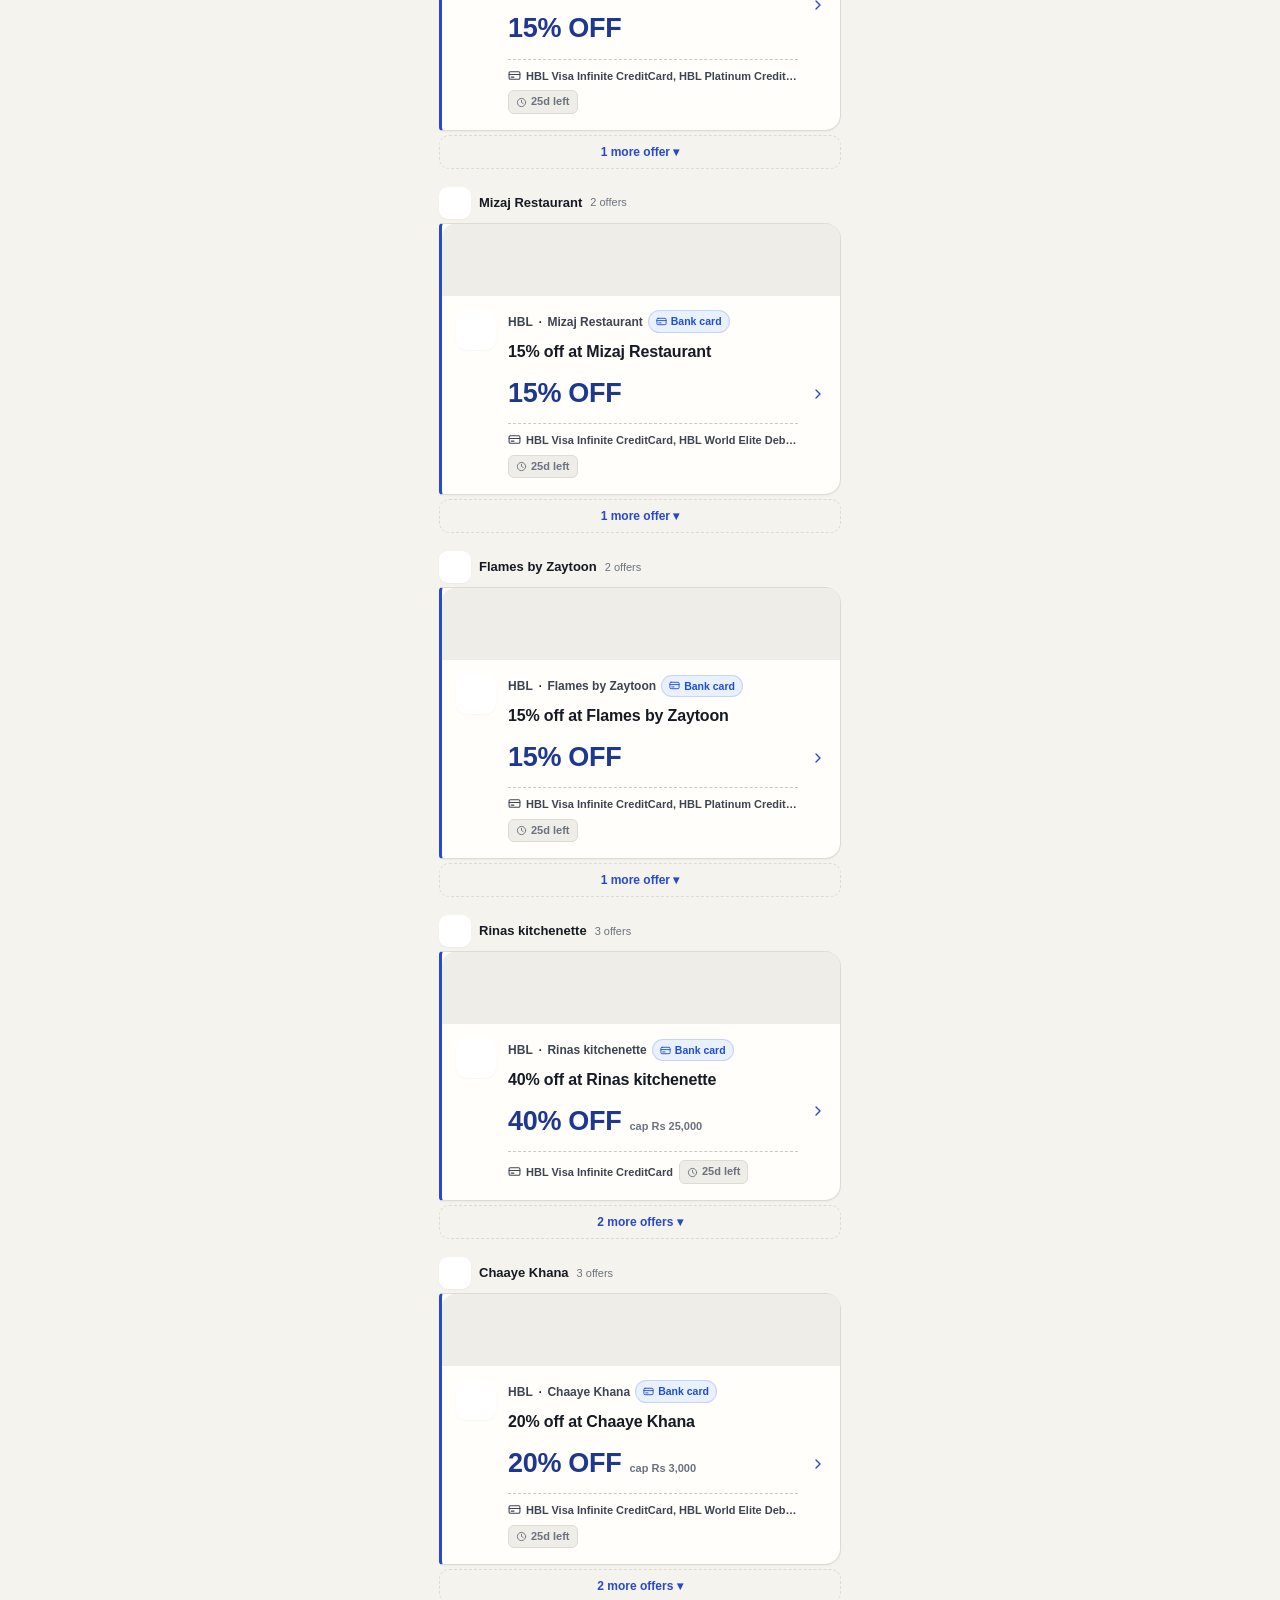
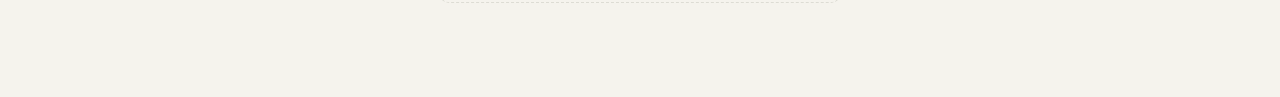
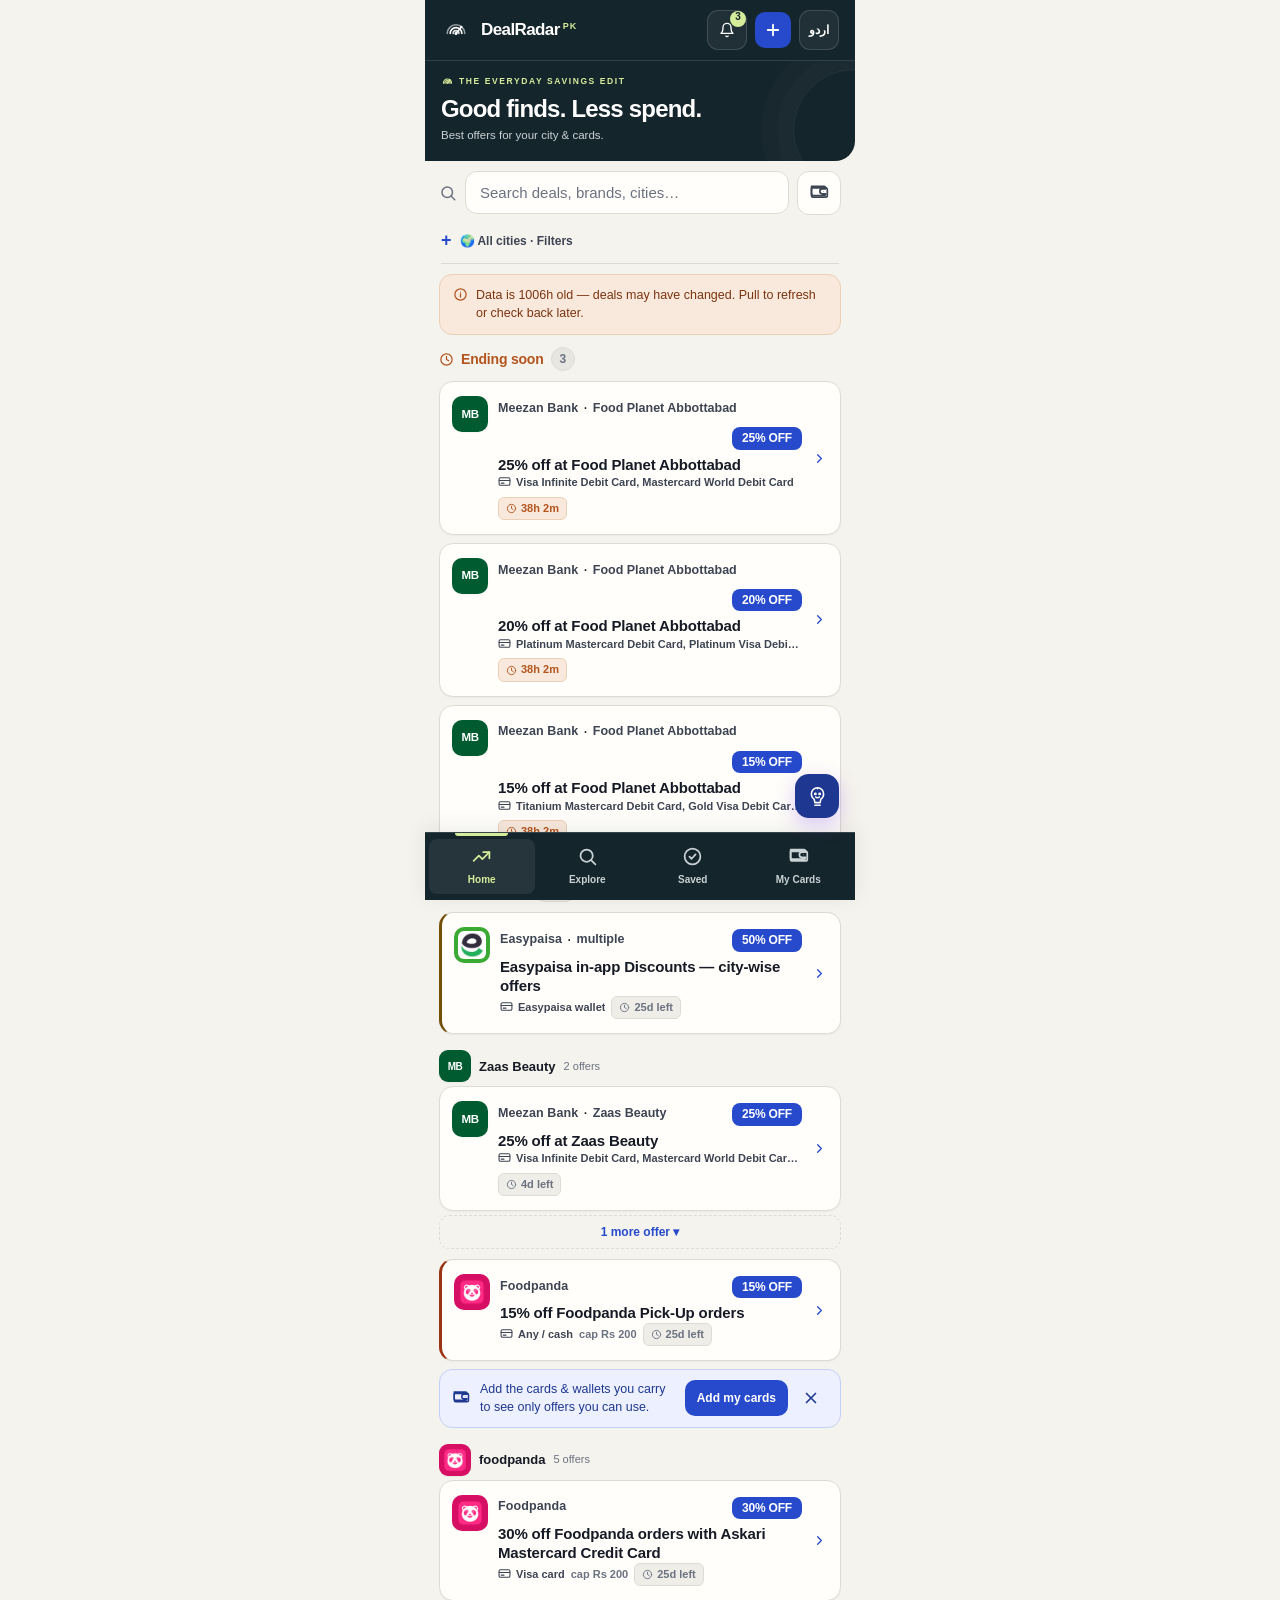
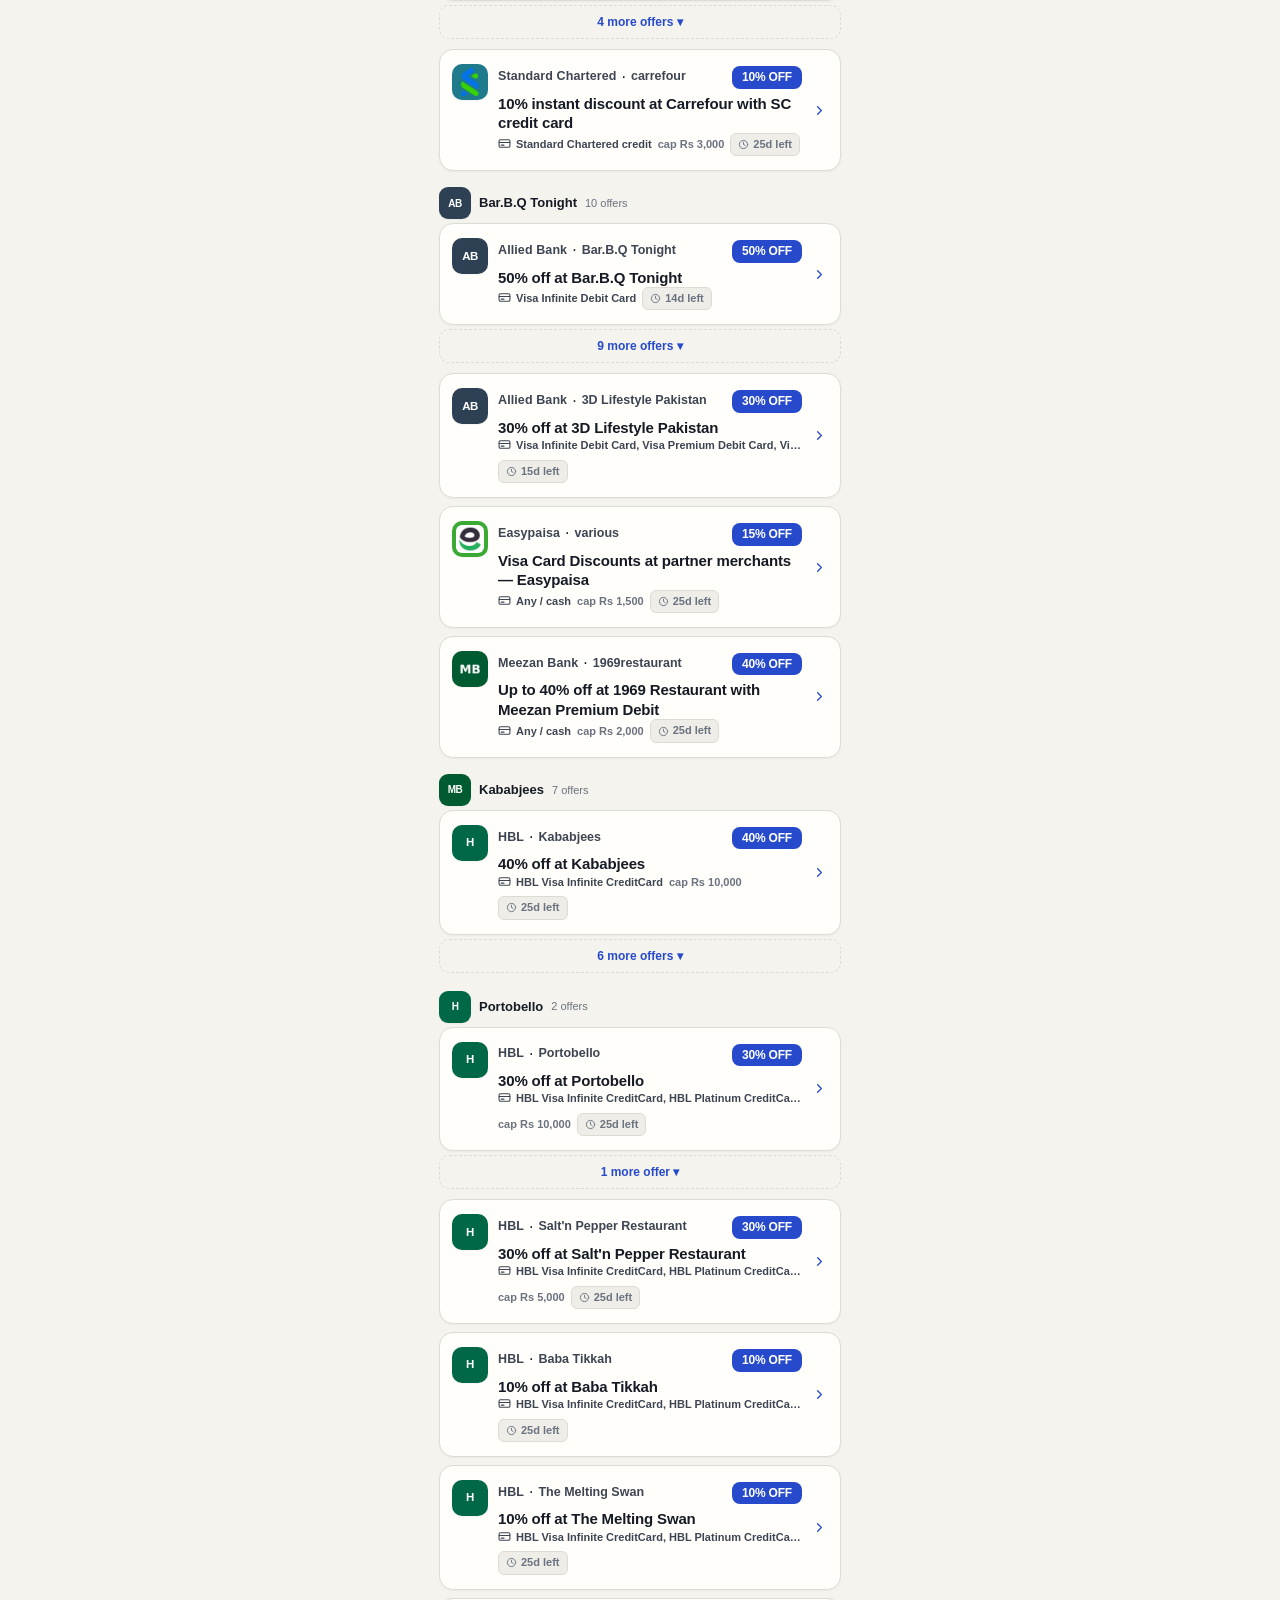
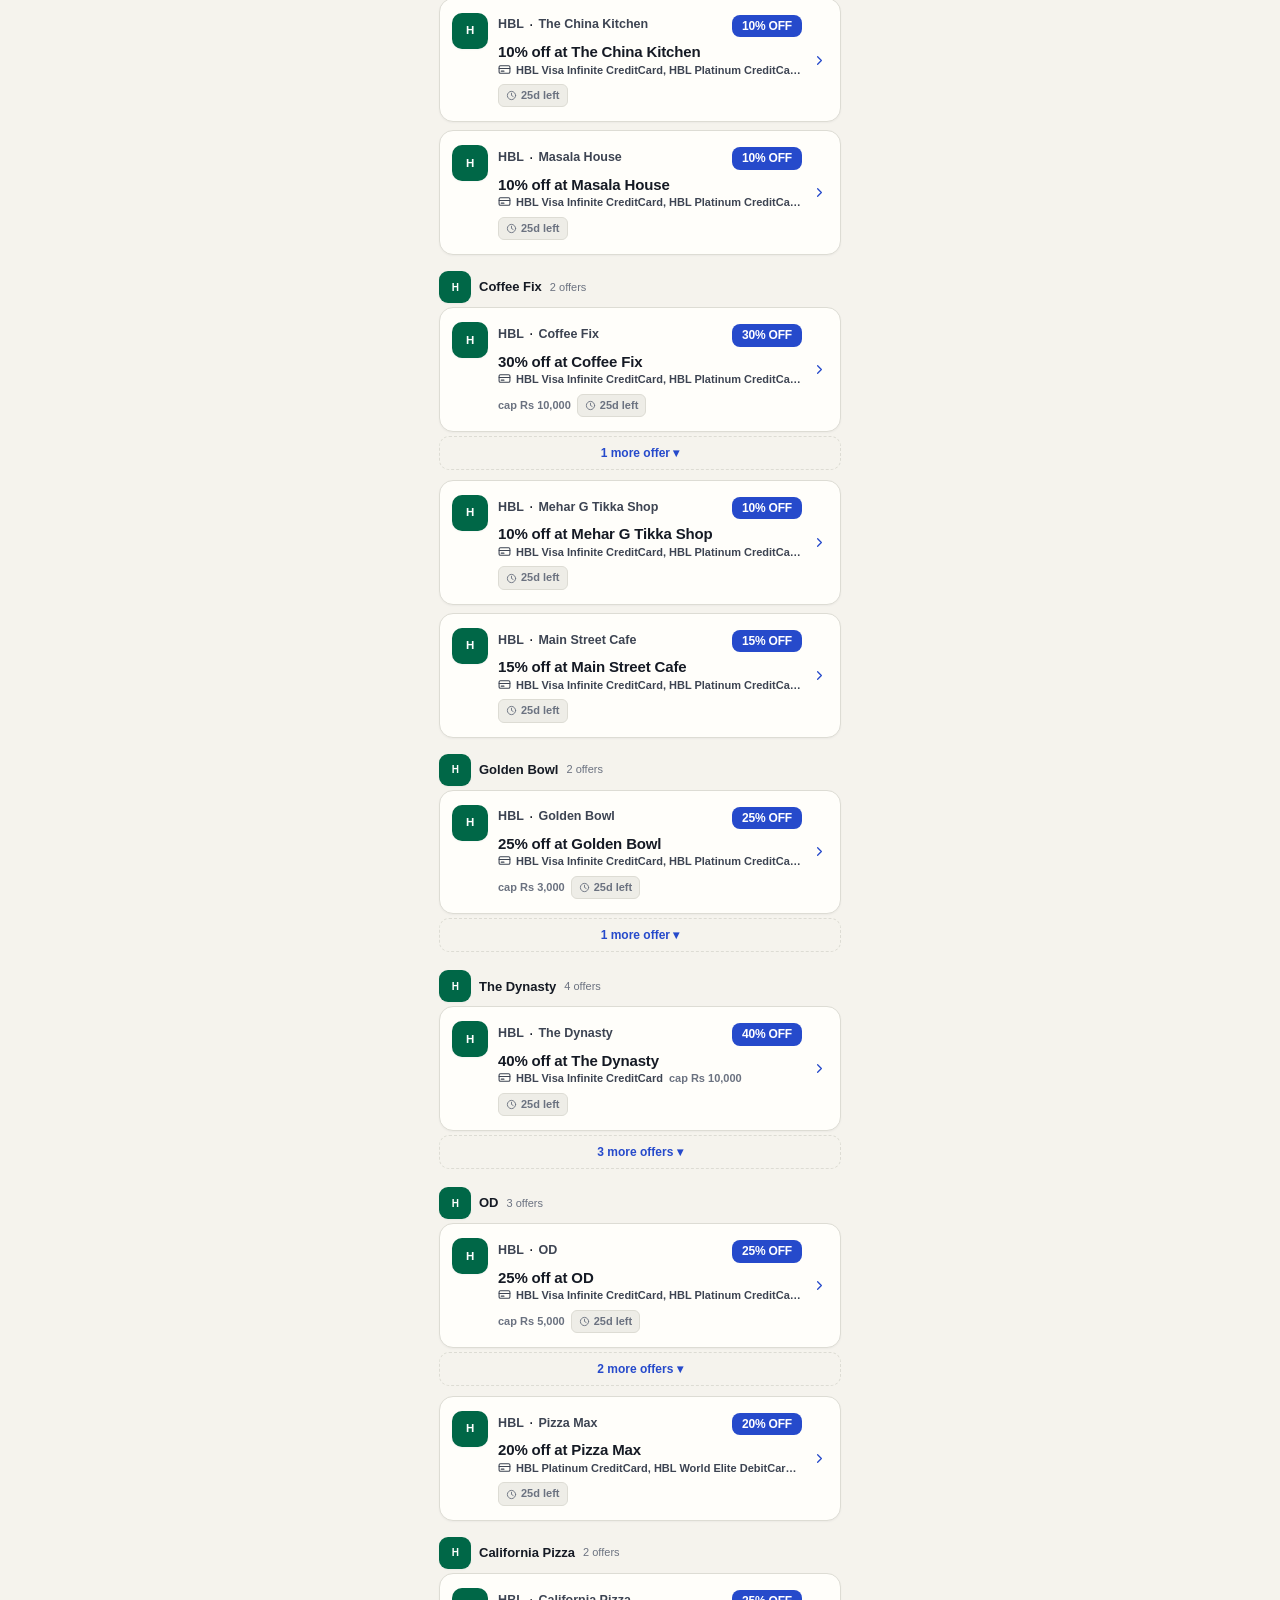
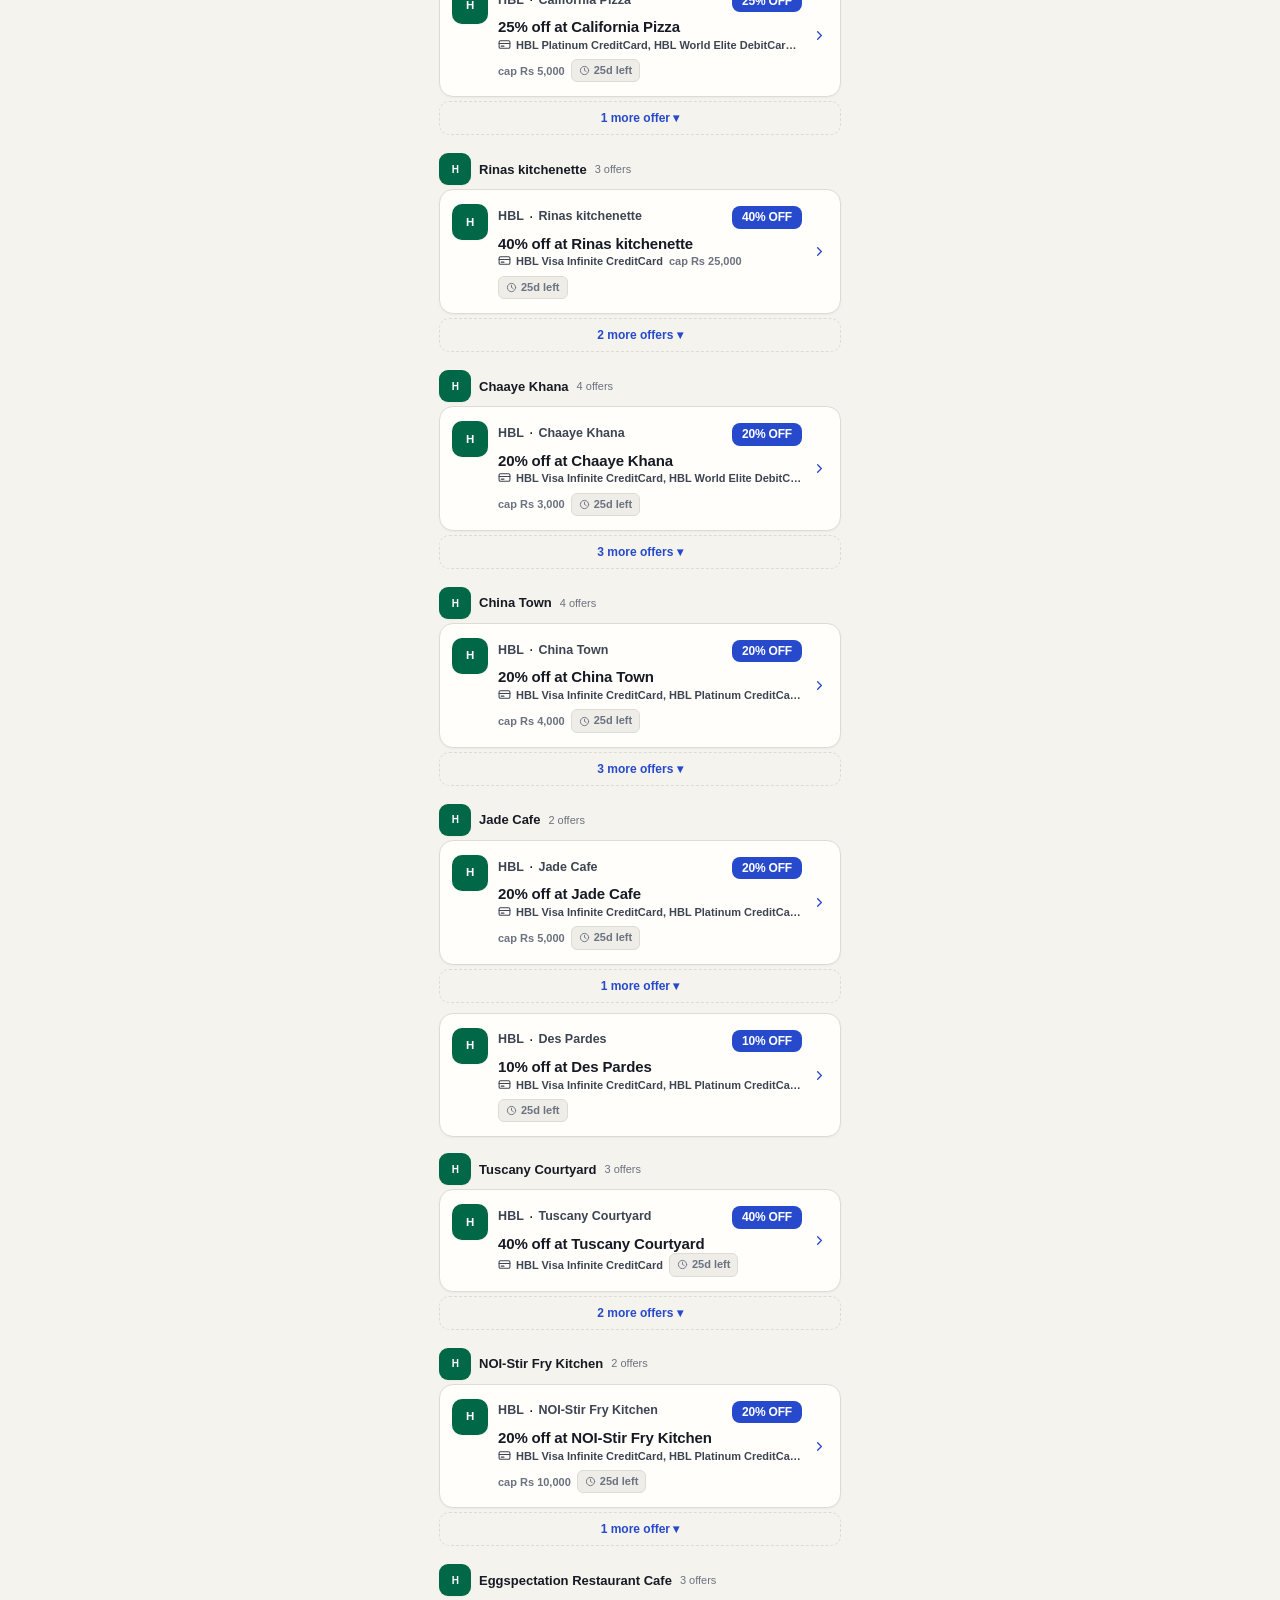
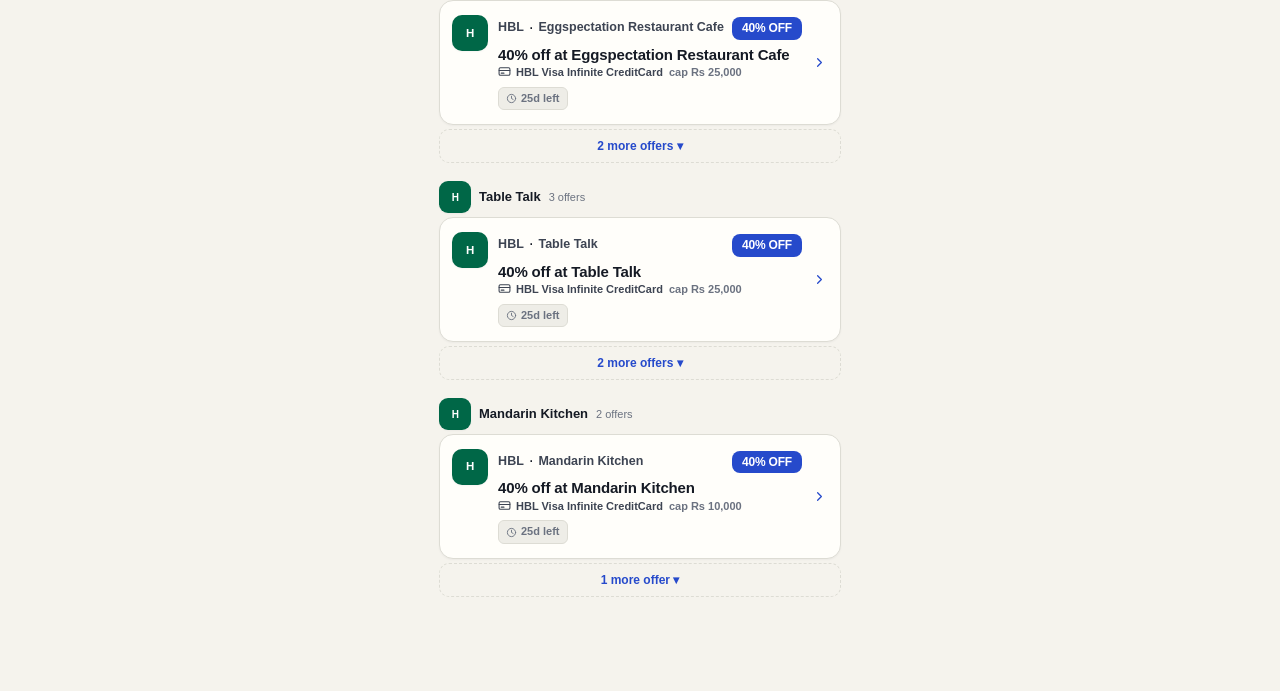
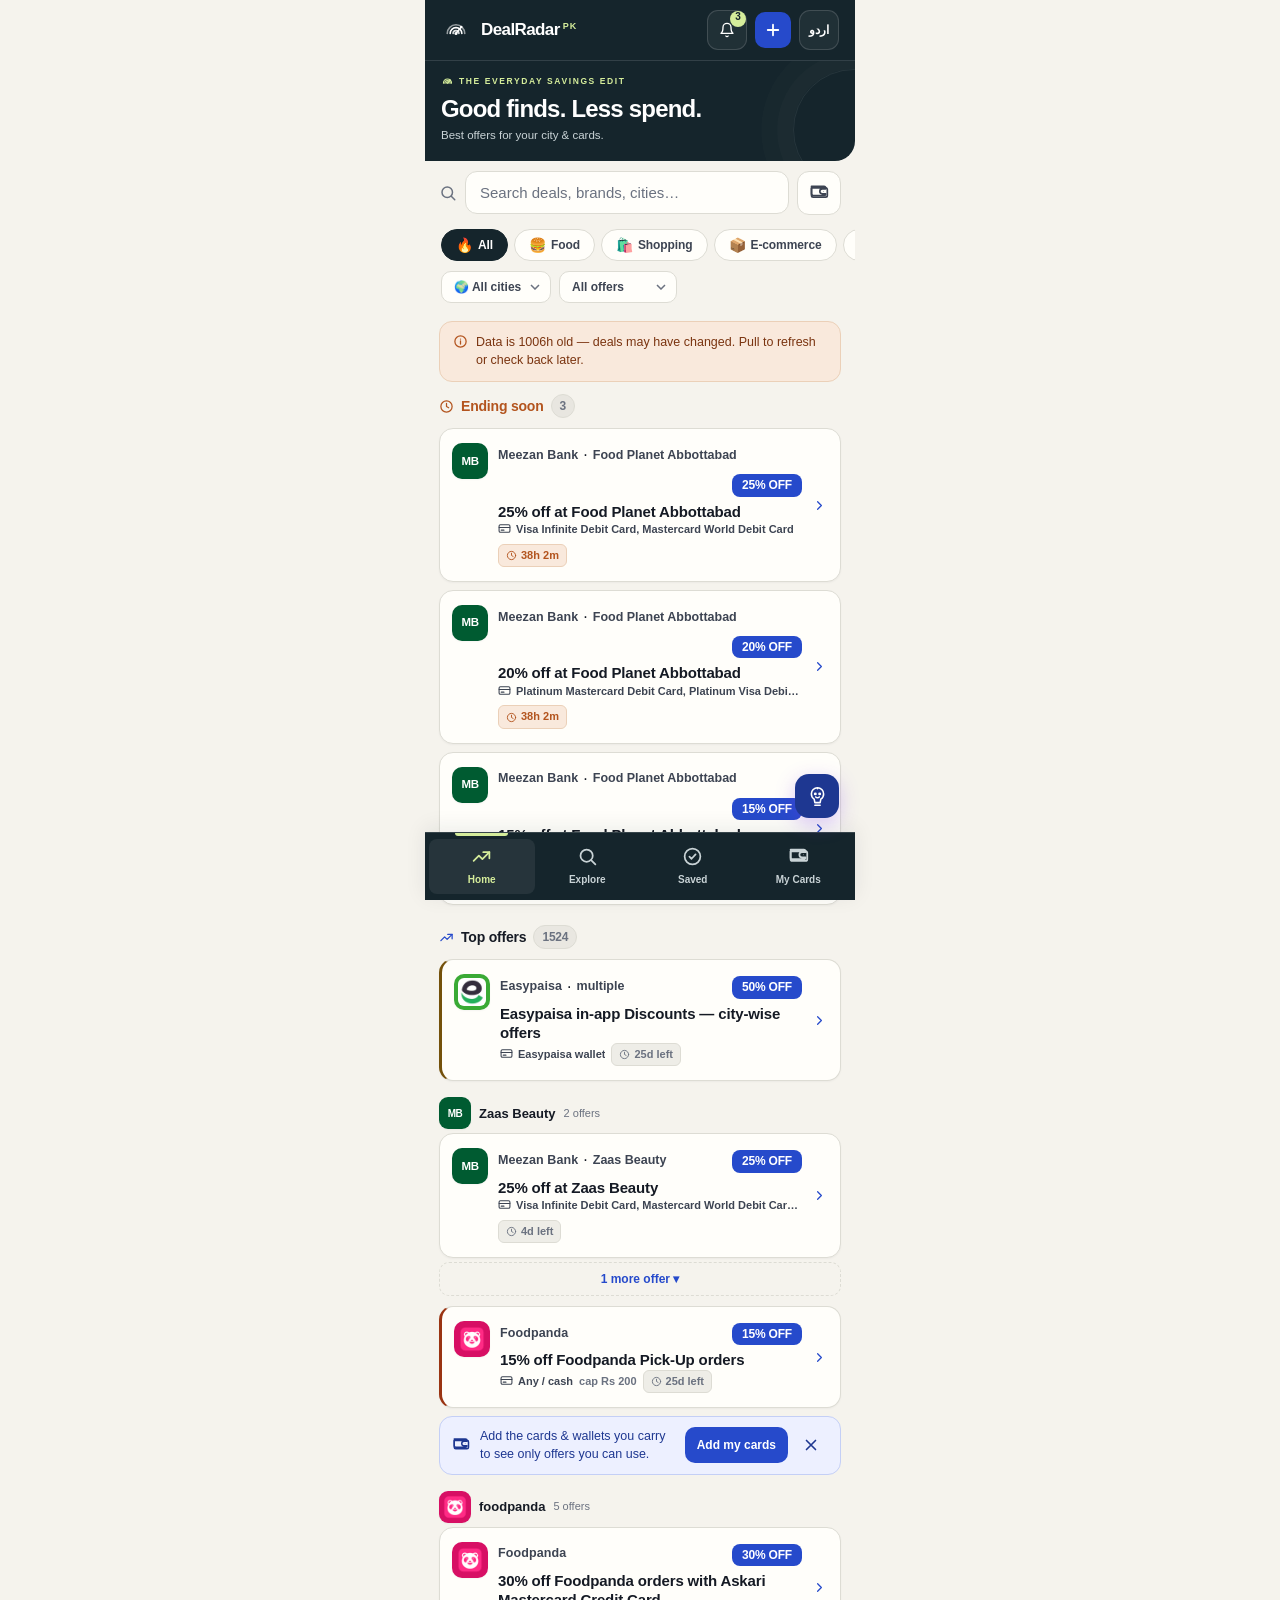
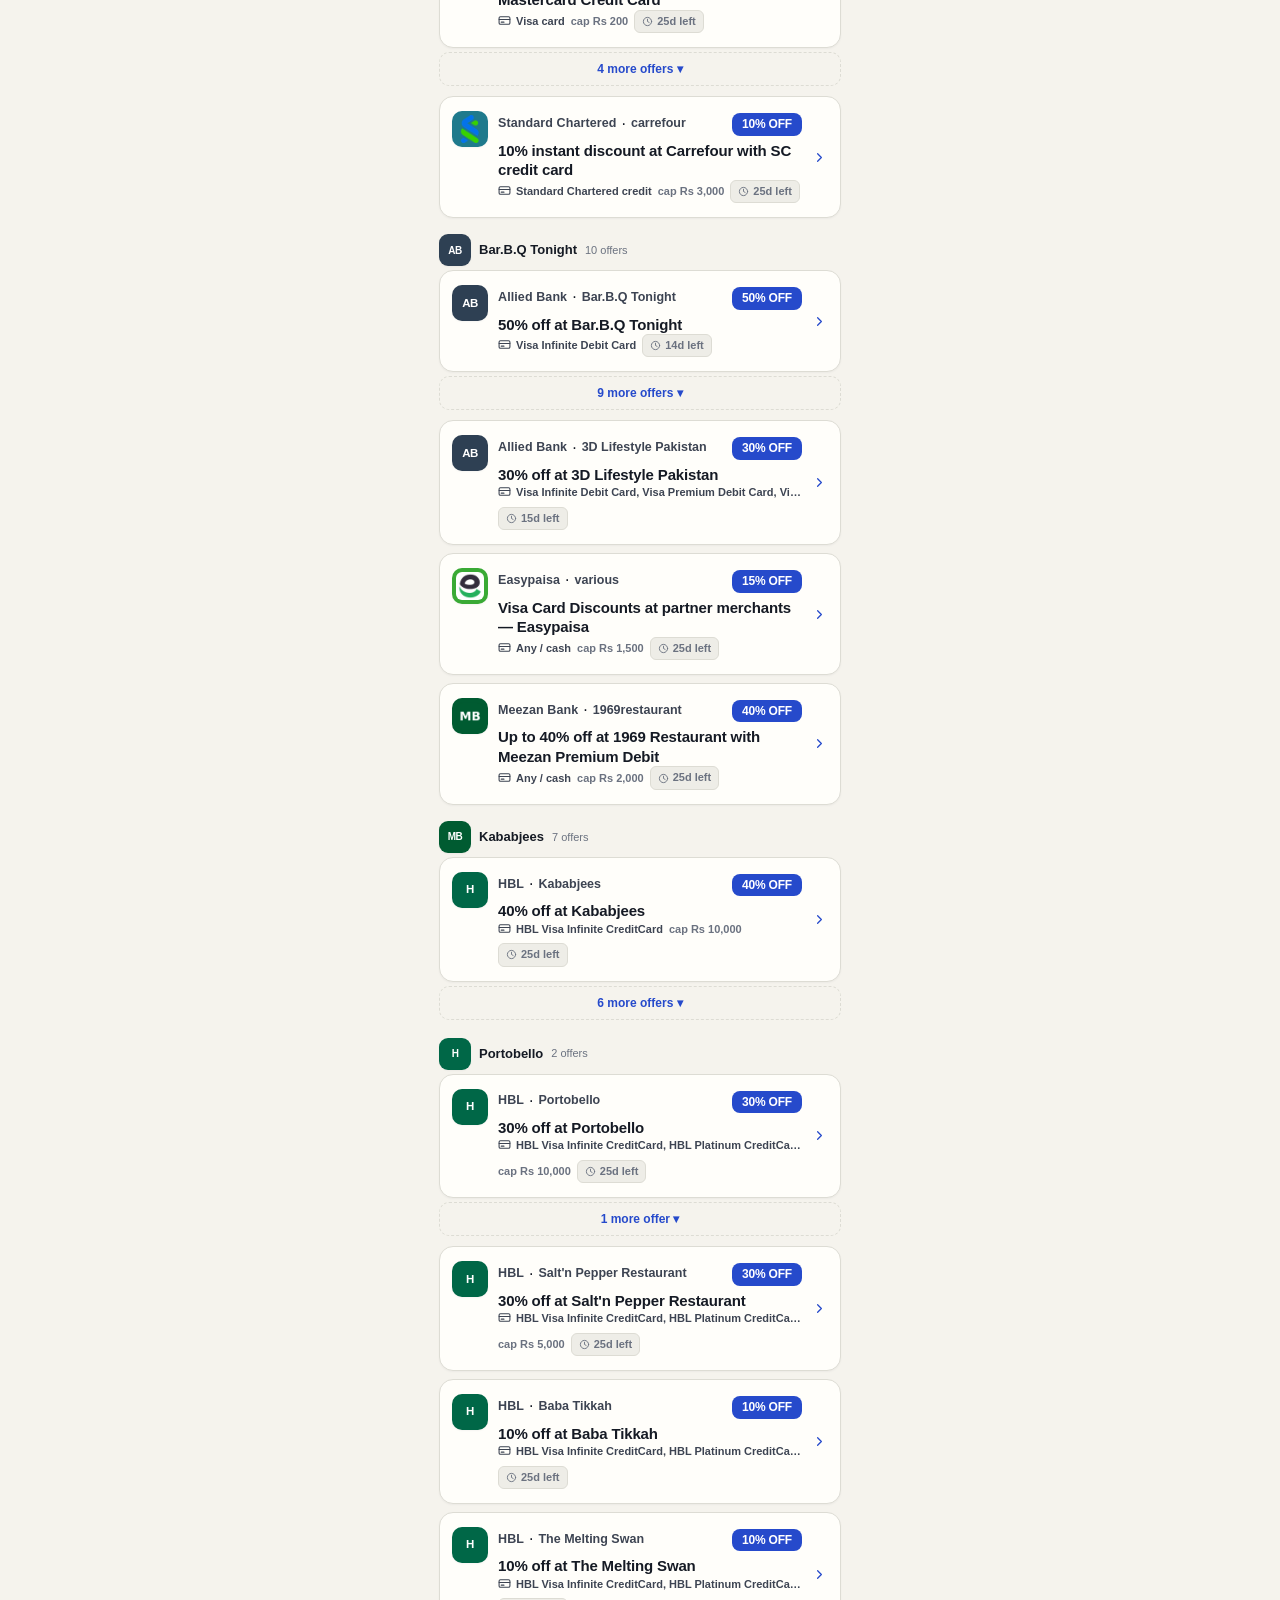
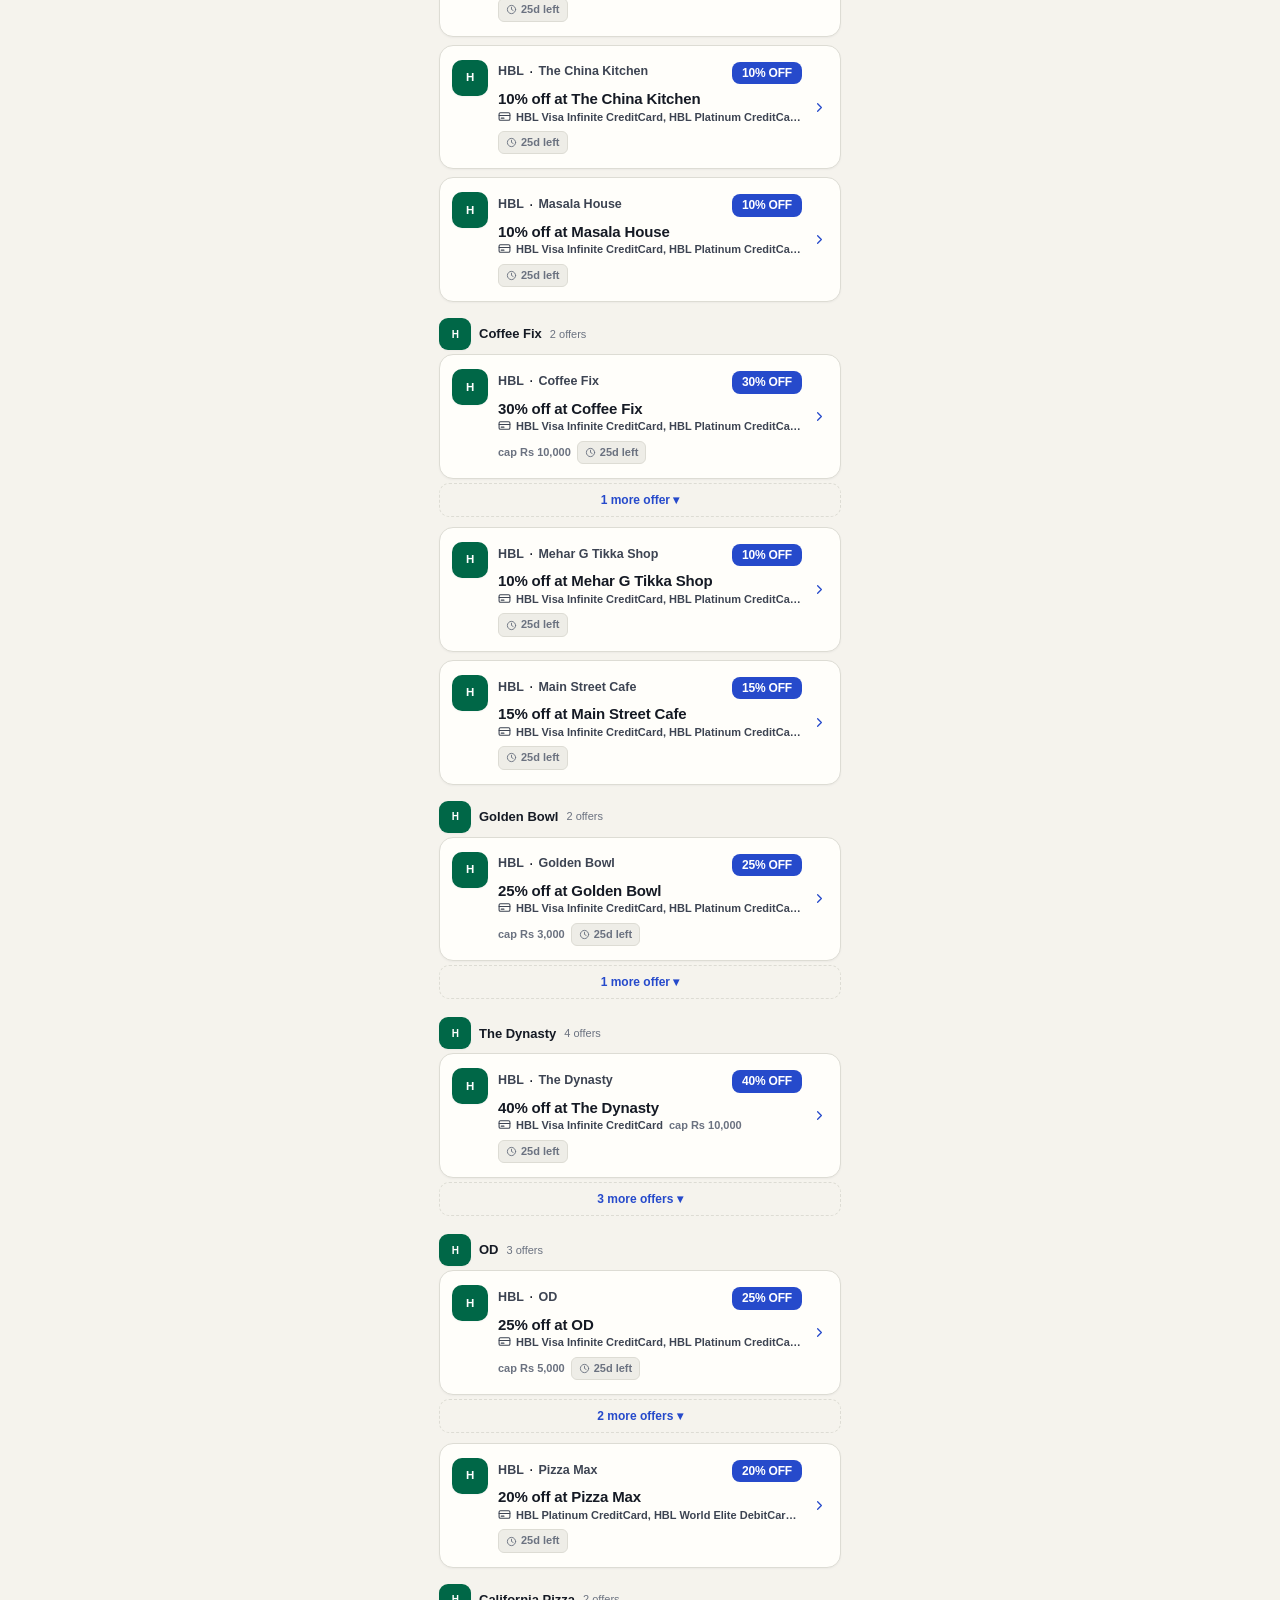
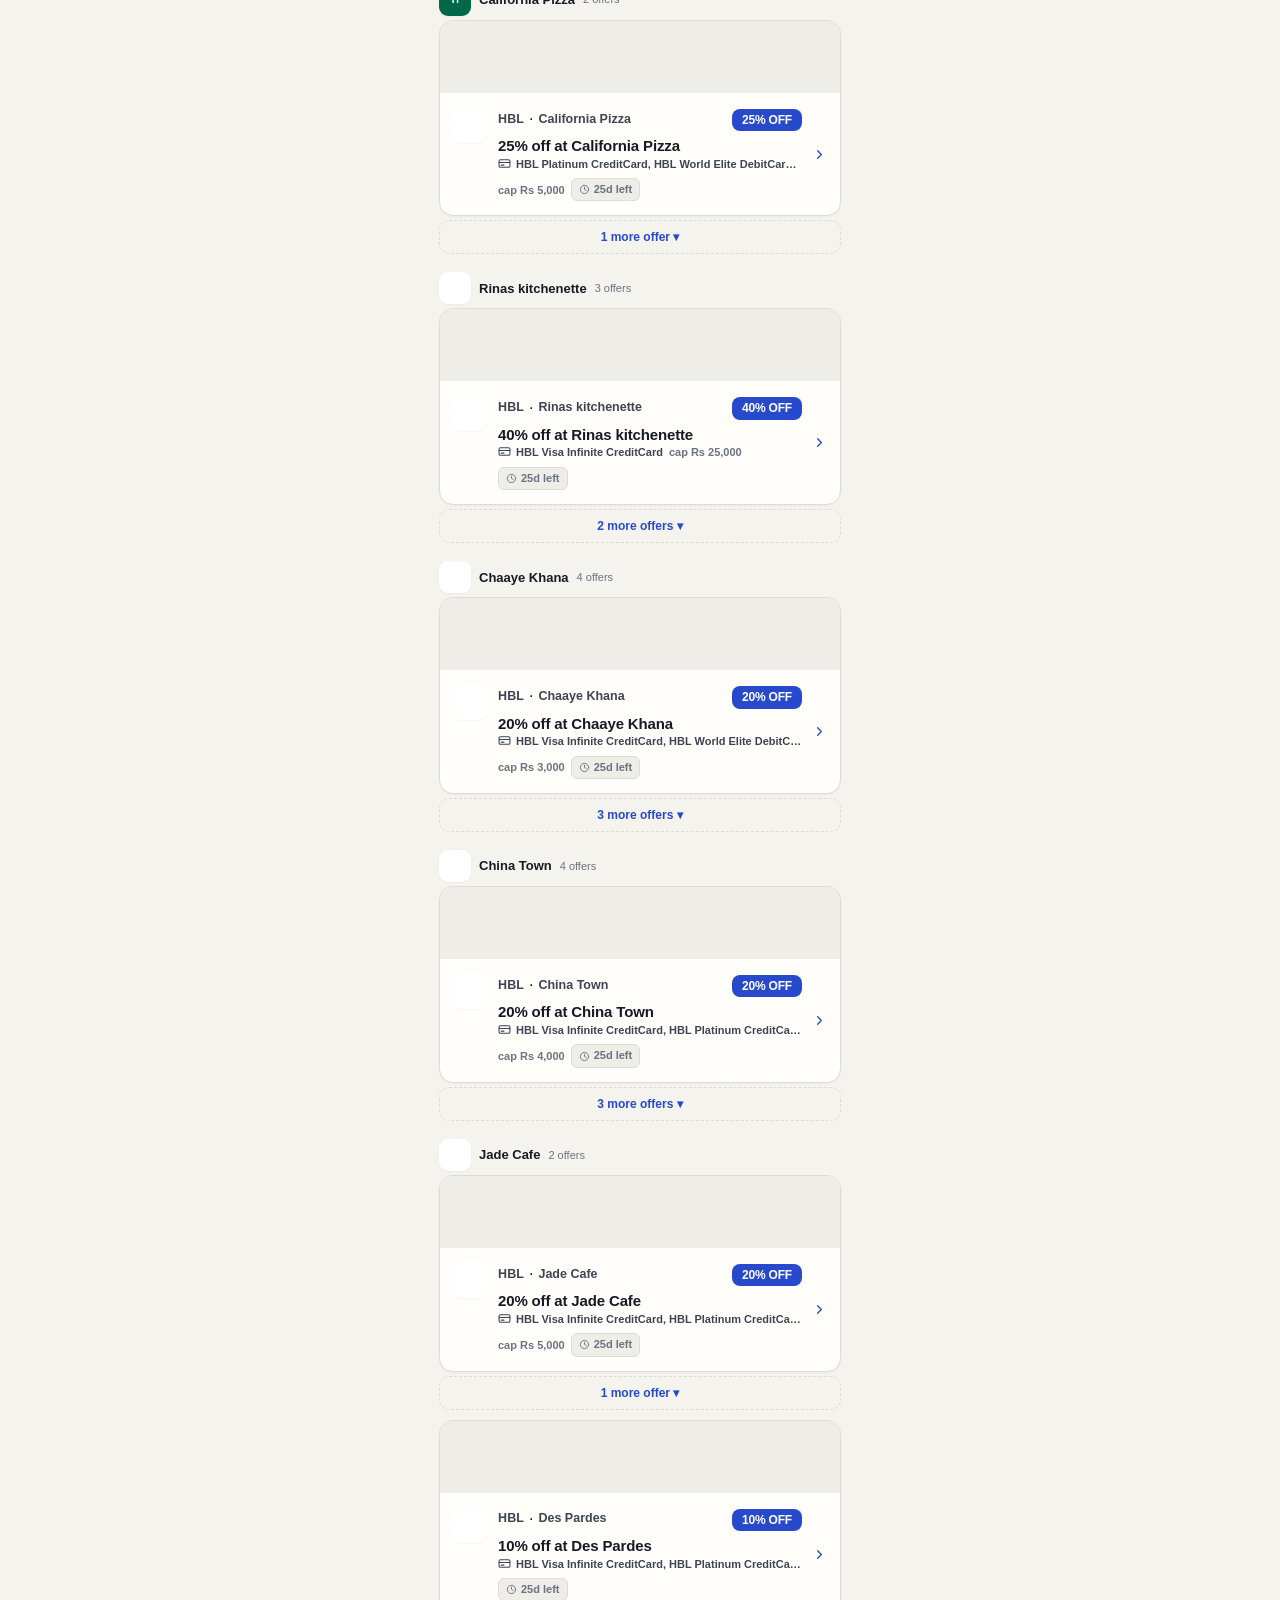
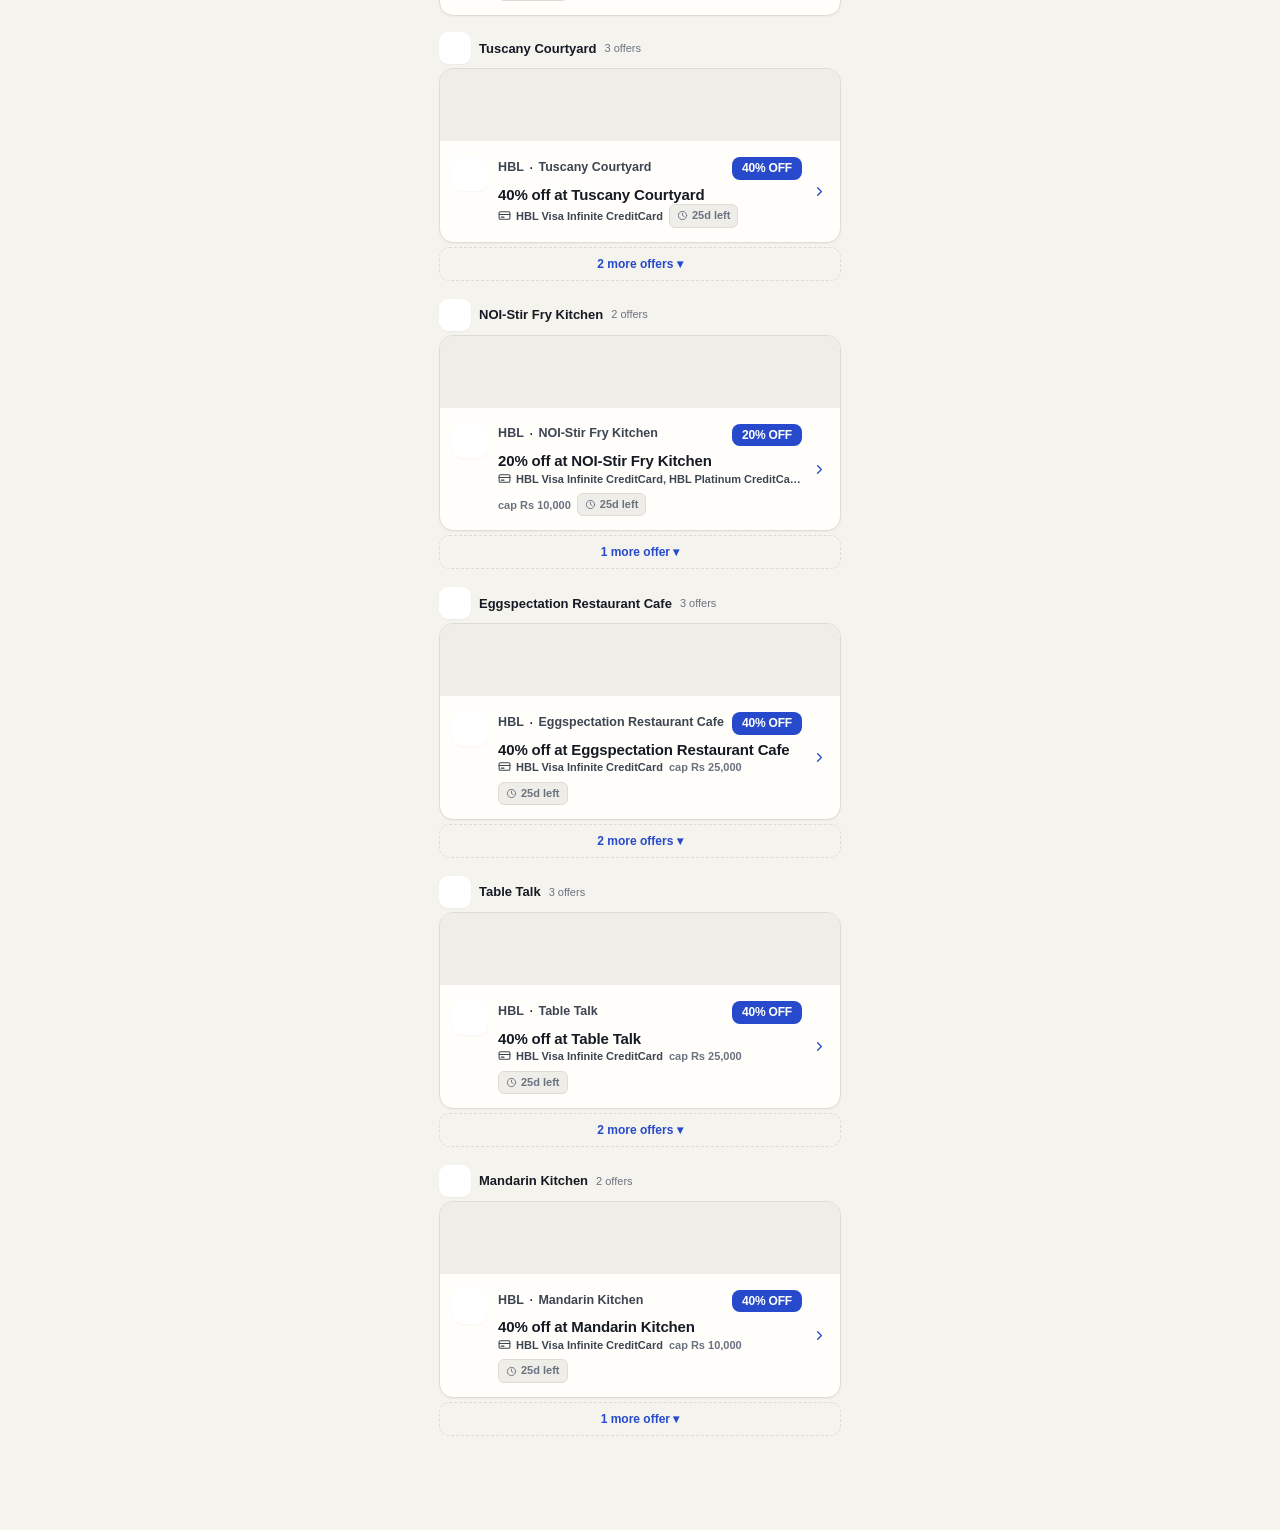
